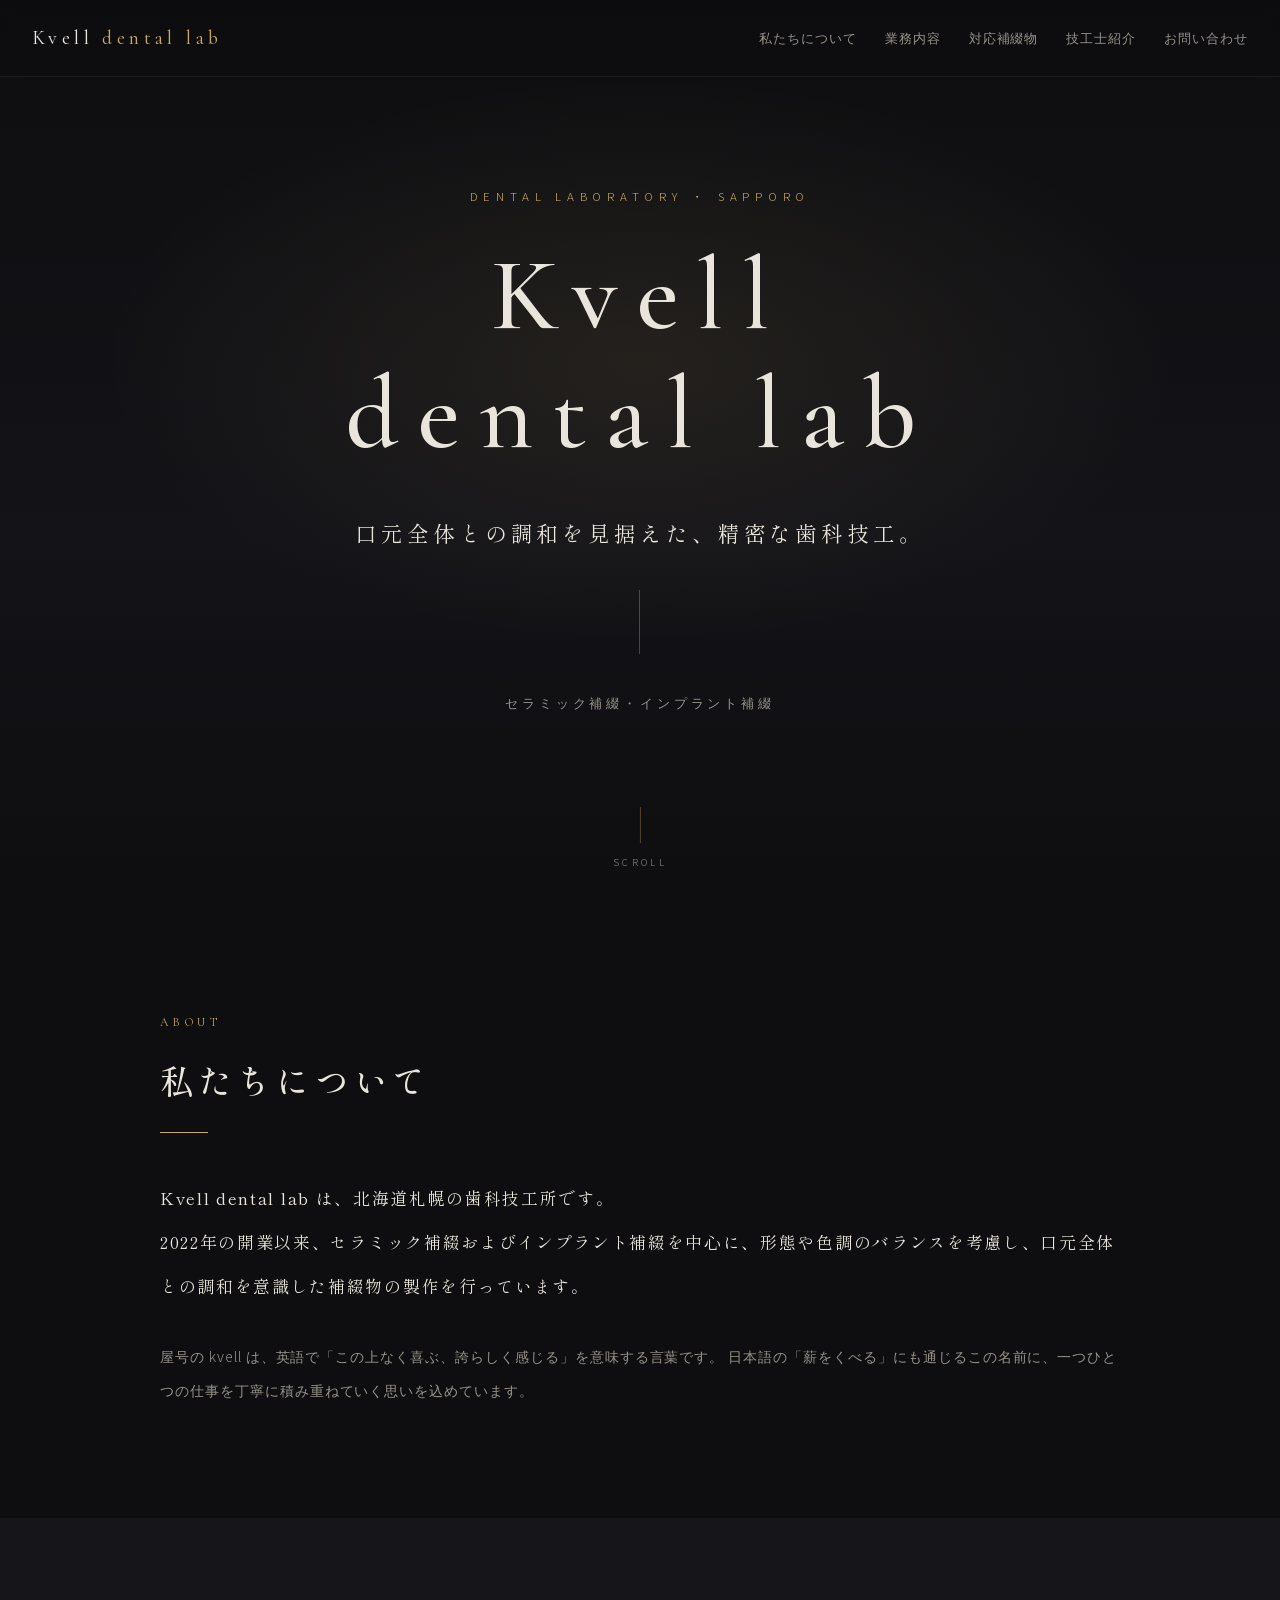
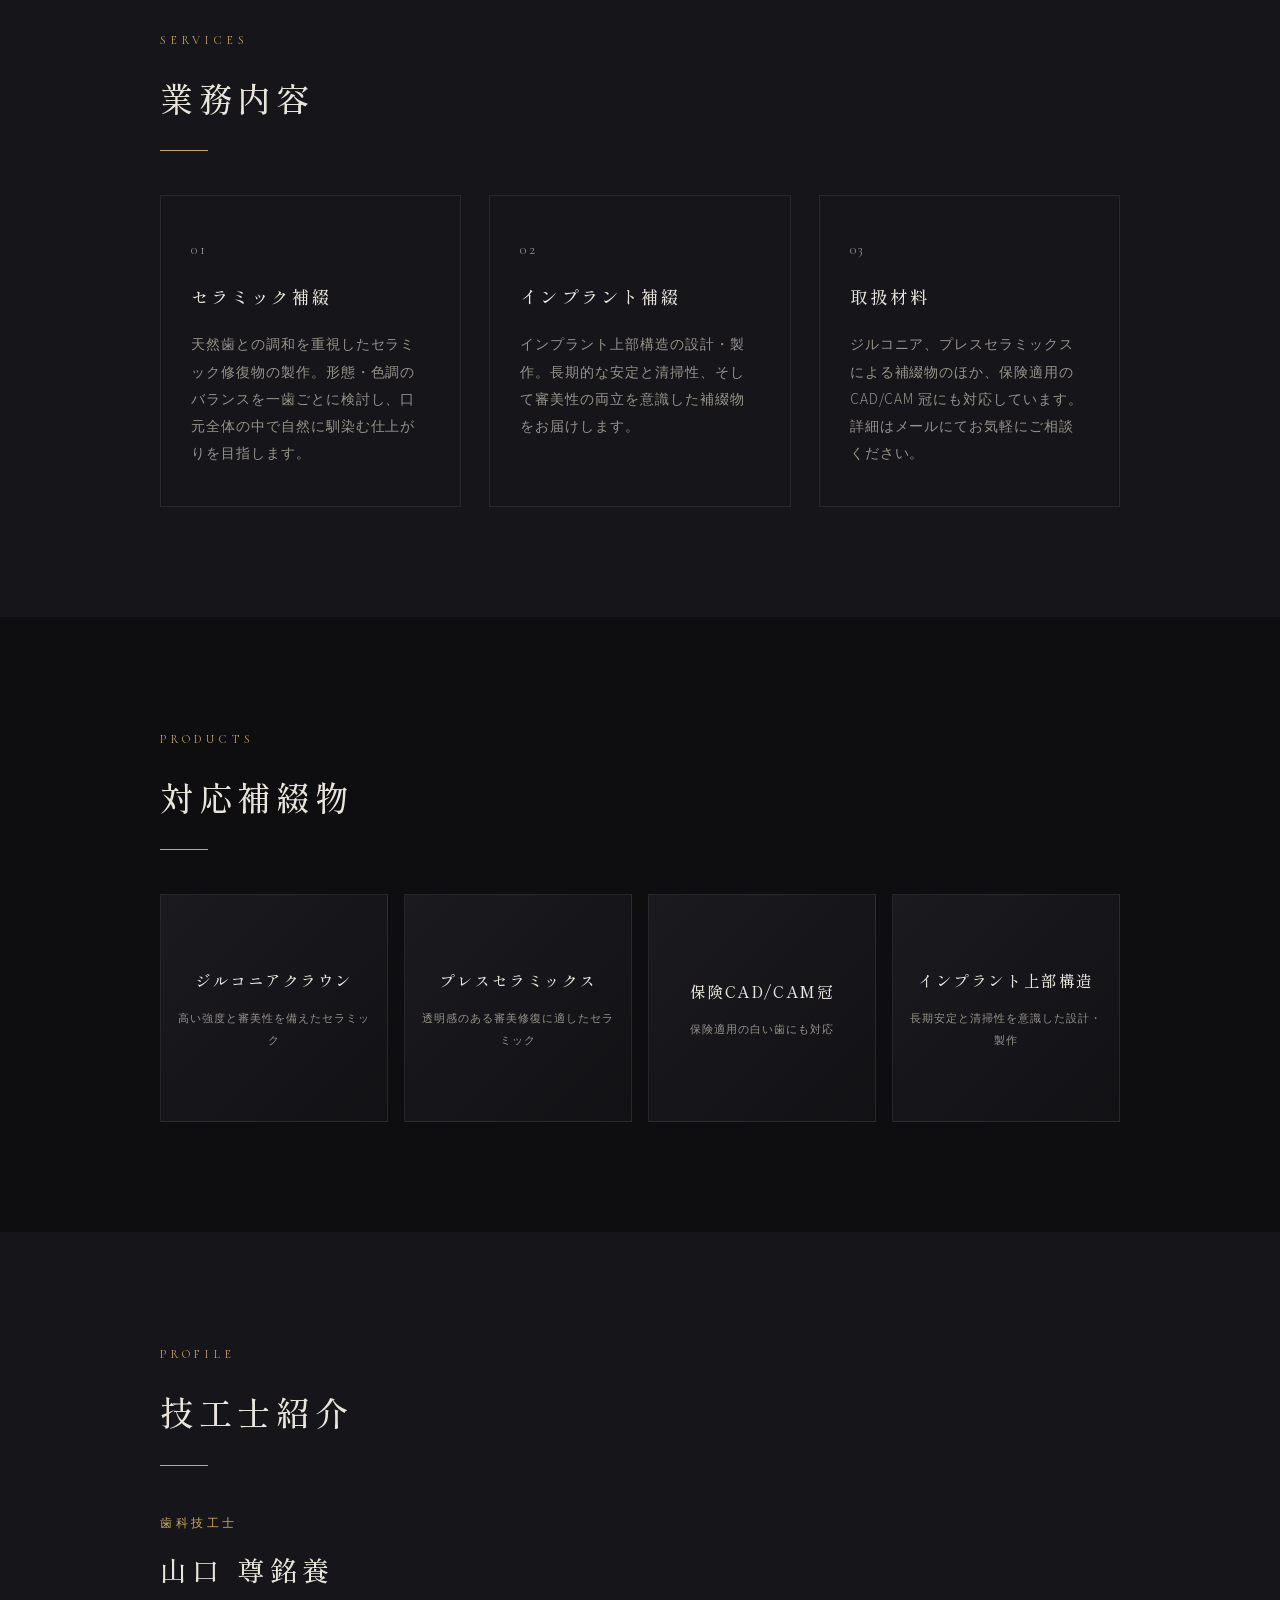
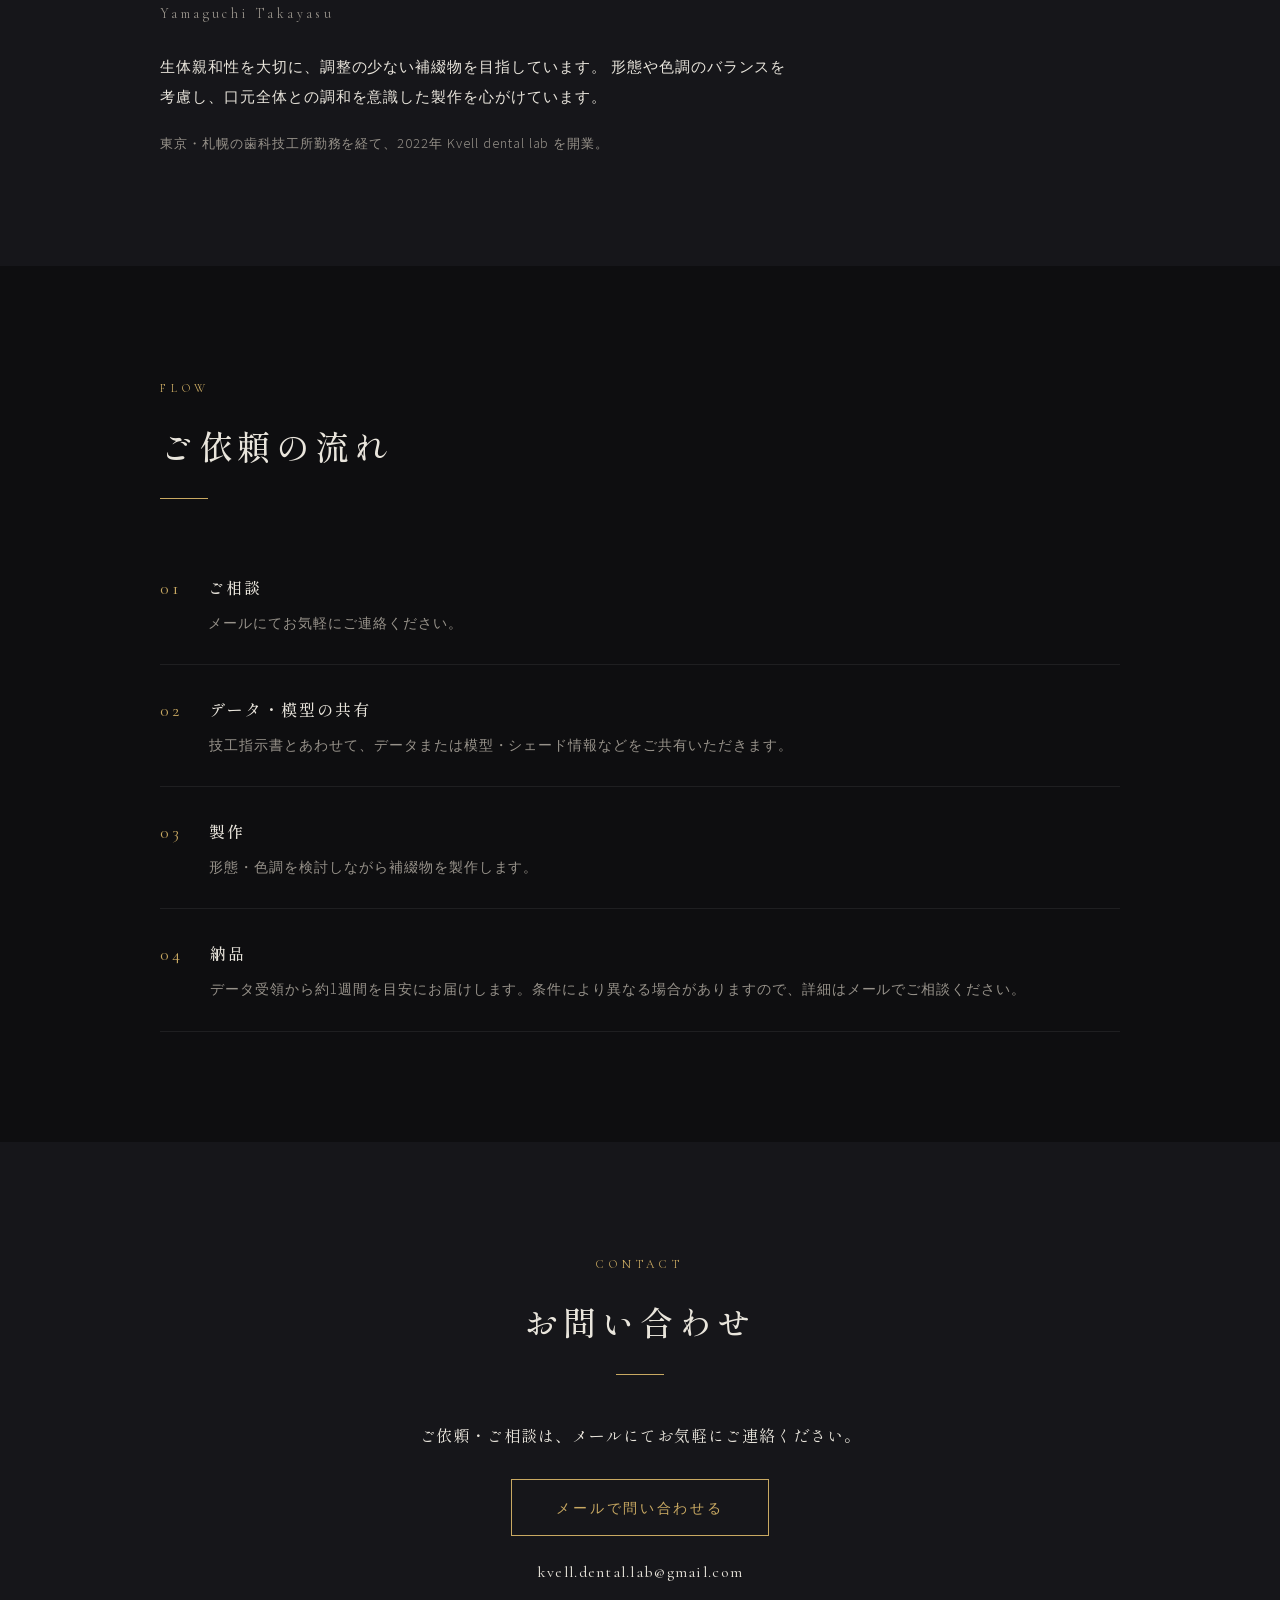
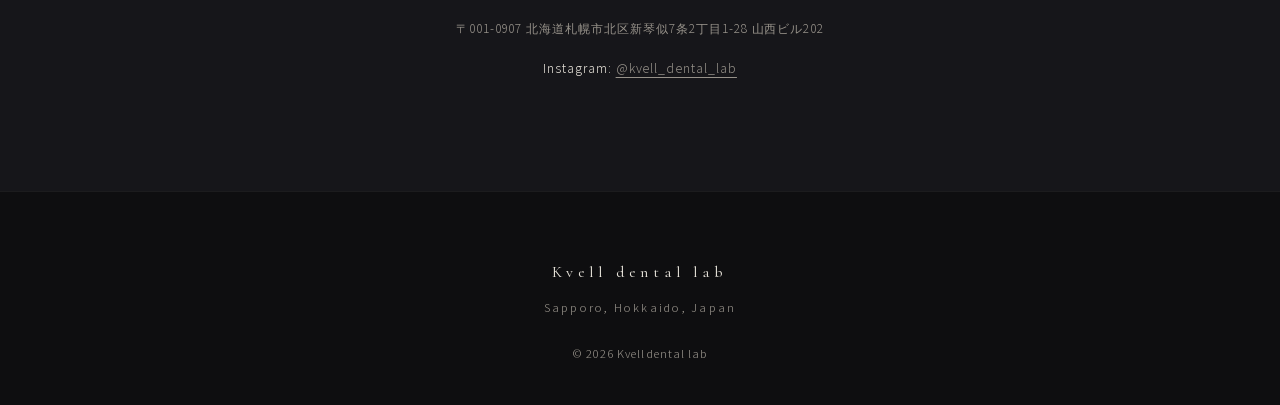
==== index.html @ 1d176905 "Kvell dental lab site" ====
<!DOCTYPE html><html lang="ja" class="shippori_mincho_163a5645-module__3BFY5a__variable cormorant_garamond_c7b5346c-module___897eq__variable noto_sans_jp_bcd4fa3b-module__z5cKuW__variable"><head><meta charSet="utf-8"/><meta name="viewport" content="width=device-width, initial-scale=1"/><link rel="preload" href="/_next/static/media/015ea0aca5e1221e-s.p.423sypyy7lyik.woff2" as="font" crossorigin="" type="font/woff2"/><link rel="preload" href="/_next/static/media/01e4147cff8141ee-s.p.3huc2loe0ie8a.woff2" as="font" crossorigin="" type="font/woff2"/><link rel="preload" href="/_next/static/media/02595049b6f95add-s.p.3x2r1rl6bkl0s.woff2" as="font" crossorigin="" type="font/woff2"/><link rel="preload" href="/_next/static/media/05e881862c018eae-s.p.3nokkvg76x8vy.woff2" as="font" crossorigin="" type="font/woff2"/><link rel="preload" href="/_next/static/media/06a6e1232c90f57a-s.p.2534a9opt-lx8.woff2" as="font" crossorigin="" type="font/woff2"/><link rel="preload" href="/_next/static/media/08878625391215a4-s.p.0z-9sqmpixt84.woff2" as="font" crossorigin="" type="font/woff2"/><link rel="preload" href="/_next/static/media/08e0651dfacdba39-s.p.0r2mr_hwyky5x.woff2" as="font" crossorigin="" type="font/woff2"/><link rel="preload" href="/_next/static/media/09ea9b8285b1a449-s.p.2clkxrj_rprsg.woff2" as="font" crossorigin="" type="font/woff2"/><link rel="preload" href="/_next/static/media/0a7c2a78a6947b3b-s.p.0_h0gbnf_8_0y.woff2" as="font" crossorigin="" type="font/woff2"/><link rel="preload" href="/_next/static/media/0bcf468128dba7fd-s.p.3m9q52cs8cvct.woff2" as="font" crossorigin="" type="font/woff2"/><link rel="preload" href="/_next/static/media/0be74690bc7a3153-s.p.3b8q_ajl-h6i6.woff2" as="font" crossorigin="" type="font/woff2"/><link rel="preload" href="/_next/static/media/0bf1742e8811e2c4-s.p.16k2l7ofkhmzb.woff2" as="font" crossorigin="" type="font/woff2"/><link rel="preload" href="/_next/static/media/0cf3194906a7fedd-s.p.3xakstyiq2oiv.woff2" as="font" crossorigin="" type="font/woff2"/><link rel="preload" href="/_next/static/media/0d9a72c061ff70d5-s.p.3ay4sc6es9256.woff2" as="font" crossorigin="" type="font/woff2"/><link rel="preload" href="/_next/static/media/0d9b4e57d1d1b76b-s.p.1v540ar002z6-.woff2" as="font" crossorigin="" type="font/woff2"/><link rel="preload" href="/_next/static/media/11822b2dde0628a2-s.p.2rkbfq_s9t8dz.woff2" as="font" crossorigin="" type="font/woff2"/><link rel="preload" href="/_next/static/media/11a0ee7c73c4cce0-s.p.112kv1dftpy25.woff2" as="font" crossorigin="" type="font/woff2"/><link rel="preload" href="/_next/static/media/12cb747b95213375-s.p.3mawg69399fk4.woff2" as="font" crossorigin="" type="font/woff2"/><link rel="preload" href="/_next/static/media/13b5e309c9a8d89f-s.p.3p_x8n0575rs1.woff2" as="font" crossorigin="" type="font/woff2"/><link rel="preload" href="/_next/static/media/13e21cab36f2b56e-s.p.2eeenu5jw8ly7.woff2" as="font" crossorigin="" type="font/woff2"/><link rel="preload" href="/_next/static/media/1550d35d96c025bc-s.p.2pur5y9uh9b_y.woff2" as="font" crossorigin="" type="font/woff2"/><link rel="preload" href="/_next/static/media/156ceae3974d13da-s.p.2a7g2mr3-8v79.woff2" as="font" crossorigin="" type="font/woff2"/><link rel="preload" href="/_next/static/media/1786d1835a8fe31a-s.p.2n6h3zcku-pqg.woff2" as="font" crossorigin="" type="font/woff2"/><link rel="preload" href="/_next/static/media/1945067a2baf78ed-s.p.0shjt6tqpw2ha.woff2" as="font" crossorigin="" type="font/woff2"/><link rel="preload" href="/_next/static/media/1d665eb8f3c4e539-s.p.1vnetz-87mgqr.woff2" as="font" crossorigin="" type="font/woff2"/><link rel="preload" href="/_next/static/media/1d799085b14f7942-s.p.2hfo-c9xwv1e_.woff2" as="font" crossorigin="" type="font/woff2"/><link rel="preload" href="/_next/static/media/1e35396ae306882b-s.p.2o5ncm5ueeljl.woff2" as="font" crossorigin="" type="font/woff2"/><link rel="preload" href="/_next/static/media/1e6a144e661f7c55-s.p.03jona-z88gqj.woff2" as="font" crossorigin="" type="font/woff2"/><link rel="preload" href="/_next/static/media/1f4677bf81bf4acf-s.p.2wlu5zehz0ew0.woff2" as="font" crossorigin="" type="font/woff2"/><link rel="preload" href="/_next/static/media/206a2d9e48856009-s.p.1h2tomitolv7f.woff2" as="font" crossorigin="" type="font/woff2"/><link rel="preload" href="/_next/static/media/2089a53e3828f30f-s.p.2qsup-j8n2_er.woff2" as="font" crossorigin="" type="font/woff2"/><link rel="preload" href="/_next/static/media/212dc866d3a5c560-s.p.39a829dt4jpcr.woff2" as="font" crossorigin="" type="font/woff2"/><link rel="preload" href="/_next/static/media/21e1503bf81c843d-s.p.26bo2125mcyvf.woff2" as="font" crossorigin="" type="font/woff2"/><link rel="preload" href="/_next/static/media/2245e12f9d30201c-s.p.1gn7r81etrbp4.woff2" as="font" crossorigin="" type="font/woff2"/><link rel="preload" href="/_next/static/media/2376fbaee8db3978-s.p.1gdcnht8-i19x.woff2" as="font" crossorigin="" type="font/woff2"/><link rel="preload" href="/_next/static/media/23b7be405f594958-s.p.31g44-szi6xcb.woff2" as="font" crossorigin="" type="font/woff2"/><link rel="preload" href="/_next/static/media/261262719ad83836-s.p.0kj5j9ik0dqg1.woff2" as="font" crossorigin="" type="font/woff2"/><link rel="preload" href="/_next/static/media/2618a1a54a33db94-s.p.2668hqfzs9wga.woff2" as="font" crossorigin="" type="font/woff2"/><link rel="preload" href="/_next/static/media/28b5c61ec370f8d5-s.p.3zdkncqgd1jeq.woff2" as="font" crossorigin="" type="font/woff2"/><link rel="preload" href="/_next/static/media/2ba86a82fc22c7c8-s.p.1pw06k4exik3m.woff2" as="font" crossorigin="" type="font/woff2"/><link rel="preload" href="/_next/static/media/2beb0b712b7da81f-s.p.0ryyxwy2szmui.woff2" as="font" crossorigin="" type="font/woff2"/><link rel="preload" href="/_next/static/media/2c8de4ceac31b47f-s.p.2rdrbohywd7op.woff2" as="font" crossorigin="" type="font/woff2"/><link rel="preload" href="/_next/static/media/2d707760c09410d9-s.p.3xuoi240666d7.woff2" as="font" crossorigin="" type="font/woff2"/><link rel="preload" href="/_next/static/media/2e1b578481fad02d-s.p.3a963pi8nk39p.woff2" as="font" crossorigin="" type="font/woff2"/><link rel="preload" href="/_next/static/media/2ed775aa4c169d21-s.p.3z57uupp-4n00.woff2" as="font" crossorigin="" type="font/woff2"/><link rel="preload" href="/_next/static/media/2fb27675ce86428b-s.p.1f0w8uqrsb0b3.woff2" as="font" crossorigin="" type="font/woff2"/><link rel="preload" href="/_next/static/media/2fe163834094f142-s.p.1j50ozc3-uy7e.woff2" as="font" crossorigin="" type="font/woff2"/><link rel="preload" href="/_next/static/media/31a62ac5d07195c5-s.p.05a5kxh6i0txl.woff2" as="font" crossorigin="" type="font/woff2"/><link rel="preload" href="/_next/static/media/31a840d2b4dfec19-s.p.0pk588n_rvir6.woff2" as="font" crossorigin="" type="font/woff2"/><link rel="preload" href="/_next/static/media/32597e8e3e08ef54-s.p.0fwkh82n_963w.woff2" as="font" crossorigin="" type="font/woff2"/><link rel="preload" href="/_next/static/media/33a98fe9c3094d6a-s.p.2_98u4pbcy5d3.woff2" as="font" crossorigin="" type="font/woff2"/><link rel="preload" href="/_next/static/media/33f6f762ccd73a5a-s.p.0o9ytl2wk6zdv.woff2" as="font" crossorigin="" type="font/woff2"/><link rel="preload" href="/_next/static/media/3654f5d955a36e62-s.p.0wlmo7rdxvya5.woff2" as="font" crossorigin="" type="font/woff2"/><link rel="preload" href="/_next/static/media/373c6baab2bdc794-s.p.0frb_t5i4iyzs.woff2" as="font" crossorigin="" type="font/woff2"/><link rel="preload" href="/_next/static/media/374e26ae2c0910e9-s.p.3_5kwrrxts7ou.woff2" as="font" crossorigin="" type="font/woff2"/><link rel="preload" href="/_next/static/media/376eed4300fb78de-s.p.2nl71kec8hk35.woff2" as="font" crossorigin="" type="font/woff2"/><link rel="preload" href="/_next/static/media/38789b4ddcd9aab2-s.p.3cjs0rr0nzdlr.woff2" as="font" crossorigin="" type="font/woff2"/><link rel="preload" href="/_next/static/media/3947363473e18956-s.p.06ig1-c1w-k1h.woff2" as="font" crossorigin="" type="font/woff2"/><link rel="preload" href="/_next/static/media/3bfef7e67c36eeb6-s.p.0ui2hx4x_gtg5.woff2" as="font" crossorigin="" type="font/woff2"/><link rel="preload" href="/_next/static/media/3c0cb9401d629374-s.p.3zhugzj4n5epn.woff2" as="font" crossorigin="" type="font/woff2"/><link rel="preload" href="/_next/static/media/3d08723b97df600e-s.p.0ouba8cja0tf8.woff2" as="font" crossorigin="" type="font/woff2"/><link rel="preload" href="/_next/static/media/3e14161a4e057d9e-s.p.3twyo7oljkyuj.woff2" as="font" crossorigin="" type="font/woff2"/><link rel="preload" href="/_next/static/media/3efa53852be8e3ba-s.p.28aa5csull1ew.woff2" as="font" crossorigin="" type="font/woff2"/><link rel="preload" href="/_next/static/media/4085142e92ee9e9b-s.p.085kuauj7vvaa.woff2" as="font" crossorigin="" type="font/woff2"/><link rel="preload" href="/_next/static/media/40bd3587ea970e6d-s.p.02-hp3w-aer1v.woff2" as="font" crossorigin="" type="font/woff2"/><link rel="preload" href="/_next/static/media/415607414afa29d2-s.p.3c-78bgquwxtd.woff2" as="font" crossorigin="" type="font/woff2"/><link rel="preload" href="/_next/static/media/451569a9f088e96f-s.p.33-8p25anjsdm.woff2" as="font" crossorigin="" type="font/woff2"/><link rel="preload" href="/_next/static/media/458d786e66c0da57-s.p.1sn3-zd1nhkyk.woff2" as="font" crossorigin="" type="font/woff2"/><link rel="preload" href="/_next/static/media/4767505c97a80633-s.p.08xk6o90x-ijt.woff2" as="font" crossorigin="" type="font/woff2"/><link rel="preload" href="/_next/static/media/493efc6b01042928-s.p.3q--kv73o3ta4.woff2" as="font" crossorigin="" type="font/woff2"/><link rel="preload" href="/_next/static/media/4956961da8022661-s.p.1lqqjjm-q7p4u.woff2" as="font" crossorigin="" type="font/woff2"/><link rel="preload" href="/_next/static/media/49975f3c895b7a0e-s.p.28zdc6_tfz8yf.woff2" as="font" crossorigin="" type="font/woff2"/><link rel="preload" href="/_next/static/media/4b25fd1e90f97d4d-s.p.0n8u7k7rfm441.woff2" as="font" crossorigin="" type="font/woff2"/><link rel="preload" href="/_next/static/media/4b60cb31f4e495ba-s.p.0a1n3p29a0-8p.woff2" as="font" crossorigin="" type="font/woff2"/><link rel="preload" href="/_next/static/media/4bbdc314c6931ea1-s.p.28bjnpk6ntp9s.woff2" as="font" crossorigin="" type="font/woff2"/><link rel="preload" href="/_next/static/media/4c051c3d4597a2f4-s.p.2zzkpszx4ndj_.woff2" as="font" crossorigin="" type="font/woff2"/><link rel="preload" href="/_next/static/media/4ef1f5504be954dc-s.p.0jqwoluyp7u5p.woff2" as="font" crossorigin="" type="font/woff2"/><link rel="preload" href="/_next/static/media/5021732891bce24f-s.p.1mq5k7z97m111.woff2" as="font" crossorigin="" type="font/woff2"/><link rel="preload" href="/_next/static/media/508b22ad1b7784d2-s.p.33fgst295je9j.woff2" as="font" crossorigin="" type="font/woff2"/><link rel="preload" href="/_next/static/media/519fc74afb5c2151-s.p.3r5hhscviu3ym.woff2" as="font" crossorigin="" type="font/woff2"/><link rel="preload" href="/_next/static/media/52d0b9f24d645e0c-s.p.11hbbe-f35_78.woff2" as="font" crossorigin="" type="font/woff2"/><link rel="preload" href="/_next/static/media/53e6bdd2c829f363-s.p.42gw4sweuosc0.woff2" as="font" crossorigin="" type="font/woff2"/><link rel="preload" href="/_next/static/media/54a16783febdfb0b-s.p.0y0gzreancqpn.woff2" as="font" crossorigin="" type="font/woff2"/><link rel="preload" href="/_next/static/media/54d134625ea10b1b-s.p.246hgi5exevr2.woff2" as="font" crossorigin="" type="font/woff2"/><link rel="preload" href="/_next/static/media/54e58fe47a3166b5-s.p.2ea244_cn1ryn.woff2" as="font" crossorigin="" type="font/woff2"/><link rel="preload" href="/_next/static/media/550ee814d4ed928a-s.p.2ktbms9s5qva9.woff2" as="font" crossorigin="" type="font/woff2"/><link rel="preload" href="/_next/static/media/572872fe1acf0661-s.p.1peupv-df4z-9.woff2" as="font" crossorigin="" type="font/woff2"/><link rel="preload" href="/_next/static/media/5915696e47db8e94-s.p.3aepjn7wdmznt.woff2" as="font" crossorigin="" type="font/woff2"/><link rel="preload" href="/_next/static/media/59aa7756b936c64c-s.p.2qh_s0gb41_zr.woff2" as="font" crossorigin="" type="font/woff2"/><link rel="preload" href="/_next/static/media/5d77e608e23ec416-s.p.14imn6dtcx-wo.woff2" as="font" crossorigin="" type="font/woff2"/><link rel="preload" href="/_next/static/media/5dfb0a91a34ed9cb-s.p.184g5i2b8xy_1.woff2" as="font" crossorigin="" type="font/woff2"/><link rel="preload" href="/_next/static/media/6044fcae23c60319-s.p.3f7i28om_xfvw.woff2" as="font" crossorigin="" type="font/woff2"/><link rel="preload" href="/_next/static/media/6107e3dfb4b10c60-s.p.3_iusxkppf35h.woff2" as="font" crossorigin="" type="font/woff2"/><link rel="preload" href="/_next/static/media/6138200a75080f73-s.p.0p005afivm39p.woff2" as="font" crossorigin="" type="font/woff2"/><link rel="preload" href="/_next/static/media/64215e33c5d441b2-s.p.0vrgu7kzg0w19.woff2" as="font" crossorigin="" type="font/woff2"/><link rel="preload" href="/_next/static/media/6491c0cce50385a7-s.p.0k92rq8thq77_.woff2" as="font" crossorigin="" type="font/woff2"/><link rel="preload" href="/_next/static/media/65a4dbeb96e50bdf-s.p.3fj127g95uq34.woff2" as="font" crossorigin="" type="font/woff2"/><link rel="preload" href="/_next/static/media/669f21337876b922-s.p.2zjulwbz9mhyg.woff2" as="font" crossorigin="" type="font/woff2"/><link rel="preload" href="/_next/static/media/67e517d6e4d476d1-s.p.32eb2_414g5bl.woff2" as="font" crossorigin="" type="font/woff2"/><link rel="preload" href="/_next/static/media/6891b70c5f51278c-s.p.0bdb2oemfkxe5.woff2" as="font" crossorigin="" type="font/woff2"/><link rel="preload" href="/_next/static/media/695e90ff40db72d7-s.p.42vd7cjz2e4xc.woff2" as="font" crossorigin="" type="font/woff2"/><link rel="preload" href="/_next/static/media/6ae167326681c07f-s.p.1y2_15qj79_w-.woff2" as="font" crossorigin="" type="font/woff2"/><link rel="preload" href="/_next/static/media/6bd6c9eae9cbf969-s.p.0pciwrxqi_tt7.woff2" as="font" crossorigin="" type="font/woff2"/><link rel="preload" href="/_next/static/media/6c5428c69d1f439d-s.p.08pcv38wqxge3.woff2" as="font" crossorigin="" type="font/woff2"/><link rel="preload" href="/_next/static/media/6c5e8079f415af1d-s.p.3ekj4ftgnv435.woff2" as="font" crossorigin="" type="font/woff2"/><link rel="preload" href="/_next/static/media/6c6d4acc001481db-s.p.0m2uw9mi3mepz.woff2" as="font" crossorigin="" type="font/woff2"/><link rel="preload" href="/_next/static/media/6c9140f32761da3f-s.p.37luxe_kxgq1s.woff2" as="font" crossorigin="" type="font/woff2"/><link rel="preload" href="/_next/static/media/6ca85738e9b96f22-s.p.1b11cq9ftilhl.woff2" as="font" crossorigin="" type="font/woff2"/><link rel="preload" href="/_next/static/media/6cc8f4ee8987a880-s.p.1_-o03hkvfcj1.woff2" as="font" crossorigin="" type="font/woff2"/><link rel="preload" href="/_next/static/media/6d9e5bfeb539553f-s.p.232ydd26i6q3g.woff2" as="font" crossorigin="" type="font/woff2"/><link rel="preload" href="/_next/static/media/6f70fb5427f65521-s.p.3ilguo93u2dr-.woff2" as="font" crossorigin="" type="font/woff2"/><link rel="preload" href="/_next/static/media/70d986737253603d-s.p.1wjk-q7kkj-4a.woff2" as="font" crossorigin="" type="font/woff2"/><link rel="preload" href="/_next/static/media/7101c2d57779be6a-s.p.14zztzf3wfrp4.woff2" as="font" crossorigin="" type="font/woff2"/><link rel="preload" href="/_next/static/media/71f19c7e710fddbc-s.p.1lyh_1xk23u_u.woff2" as="font" crossorigin="" type="font/woff2"/><link rel="preload" href="/_next/static/media/751b11b49ce0d388-s.p.298orya5fyj8r.woff2" as="font" crossorigin="" type="font/woff2"/><link rel="preload" href="/_next/static/media/752c8350f4e1acf4-s.p.02kush6ouupkr.woff2" as="font" crossorigin="" type="font/woff2"/><link rel="preload" href="/_next/static/media/75a334eaf06ebc59-s.p.3umdlz79djmgw.woff2" as="font" crossorigin="" type="font/woff2"/><link rel="preload" href="/_next/static/media/777114abfff37eae-s.p.3kqqw485cjcai.woff2" as="font" crossorigin="" type="font/woff2"/><link rel="preload" href="/_next/static/media/7a13febda313d861-s.p.0wv2xf7ceulz6.woff2" as="font" crossorigin="" type="font/woff2"/><link rel="preload" href="/_next/static/media/7a2f3135fe433aa4-s.p.1c92x2fhiqhfb.woff2" as="font" crossorigin="" type="font/woff2"/><link rel="preload" href="/_next/static/media/7ae58258b426c961-s.p.2t3fl49tkqwri.woff2" as="font" crossorigin="" type="font/woff2"/><link rel="preload" href="/_next/static/media/7c072bd275320fa6-s.p.2d-1ofaqbeupr.woff2" as="font" crossorigin="" type="font/woff2"/><link rel="preload" href="/_next/static/media/7c2ffb46edd62631-s.p.3q-nq5n1sfx4i.woff2" as="font" crossorigin="" type="font/woff2"/><link rel="preload" href="/_next/static/media/7c6c8b38664d240a-s.p.34hikliu5chdh.woff2" as="font" crossorigin="" type="font/woff2"/><link rel="preload" href="/_next/static/media/7c8a7335d4732f48-s.p.2vd-ohutw1ig3.woff2" as="font" crossorigin="" type="font/woff2"/><link rel="preload" href="/_next/static/media/7d6151e7a87b4b3f-s.p.2icmn29d-9hbp.woff2" as="font" crossorigin="" type="font/woff2"/><link rel="preload" href="/_next/static/media/8099d4f1b0a5095a-s.p.2sxh5hir5b_p5.woff2" as="font" crossorigin="" type="font/woff2"/><link rel="preload" href="/_next/static/media/82241d8393112b97-s.p.40xfg8fi0ltid.woff2" as="font" crossorigin="" type="font/woff2"/><link rel="preload" href="/_next/static/media/83503e98fa259708-s.p.0k0se02c-fd72.woff2" as="font" crossorigin="" type="font/woff2"/><link rel="preload" href="/_next/static/media/8445c49abad103e8-s.p.0gabc338uxatb.woff2" as="font" crossorigin="" type="font/woff2"/><link rel="preload" href="/_next/static/media/84c82f679cc667c4-s.p.1-tto76p1pn49.woff2" as="font" crossorigin="" type="font/woff2"/><link rel="preload" href="/_next/static/media/84d3b623834cd6b2-s.p.27a9dhuxlxm_x.woff2" as="font" crossorigin="" type="font/woff2"/><link rel="preload" href="/_next/static/media/86086456ba3e0596-s.p.3b05nq30iy6y9.woff2" as="font" crossorigin="" type="font/woff2"/><link rel="preload" href="/_next/static/media/8797c431e49b1579-s.p.0ykoq7ji4u3sz.woff2" as="font" crossorigin="" type="font/woff2"/><link rel="preload" href="/_next/static/media/8acc8d024ad9b2e2-s.p.15dg74iidw0w3.woff2" as="font" crossorigin="" type="font/woff2"/><link rel="preload" href="/_next/static/media/8ccc7d6b0aaa09fe-s.p.14fi0zcuevtg5.woff2" as="font" crossorigin="" type="font/woff2"/><link rel="preload" href="/_next/static/media/8cdbbd533bf92c4f-s.p.2_6gkgj60a97z.woff2" as="font" crossorigin="" type="font/woff2"/><link rel="preload" href="/_next/static/media/8f07e708e9686349-s.p.2yc3n_p0mbj01.woff2" as="font" crossorigin="" type="font/woff2"/><link rel="preload" href="/_next/static/media/8f4be0cb1f92cb1b-s.p.2yjqbslx4ggg7.woff2" as="font" crossorigin="" type="font/woff2"/><link rel="preload" href="/_next/static/media/8f885835fa857b27-s.p.0rprjved179ep.woff2" as="font" crossorigin="" type="font/woff2"/><link rel="preload" href="/_next/static/media/90a1da2c22a770bc-s.p.02udq5_j34072.woff2" as="font" crossorigin="" type="font/woff2"/><link rel="preload" href="/_next/static/media/90fa4567325d9c38-s.p.360lyalp04r19.woff2" as="font" crossorigin="" type="font/woff2"/><link rel="preload" href="/_next/static/media/915803965e469afe-s.p.3xmsoufi3tk9x.woff2" as="font" crossorigin="" type="font/woff2"/><link rel="preload" href="/_next/static/media/915ae827542aa87b-s.p.1_8he5yrit7dk.woff2" as="font" crossorigin="" type="font/woff2"/><link rel="preload" href="/_next/static/media/94501a3d850085ef-s.p.3cgth8uf_1tb1.woff2" as="font" crossorigin="" type="font/woff2"/><link rel="preload" href="/_next/static/media/96f71c39eab7bade-s.p.3b1zkt68_o6e3.woff2" as="font" crossorigin="" type="font/woff2"/><link rel="preload" href="/_next/static/media/9763052fe6f7acd7-s.p.0zr-i-37dvrca.woff2" as="font" crossorigin="" type="font/woff2"/><link rel="preload" href="/_next/static/media/979db3f1ab76830a-s.p.0el9o6540ckrj.woff2" as="font" crossorigin="" type="font/woff2"/><link rel="preload" href="/_next/static/media/99af7a5e05f14c7a-s.p.07en15v_kekpm.woff2" as="font" crossorigin="" type="font/woff2"/><link rel="preload" href="/_next/static/media/9a35c8148d4b7bb4-s.p.051lh25he72qw.woff2" as="font" crossorigin="" type="font/woff2"/><link rel="preload" href="/_next/static/media/9acc6bee40addb05-s.p.0cs83o115o1l4.woff2" as="font" crossorigin="" type="font/woff2"/><link rel="preload" href="/_next/static/media/9b153290112c6b19-s.p.392h-z50yhyog.woff2" as="font" crossorigin="" type="font/woff2"/><link rel="preload" href="/_next/static/media/9bfbbb1540dfe0a8-s.p.2qo0wwhrvu7yc.woff2" as="font" crossorigin="" type="font/woff2"/><link rel="preload" href="/_next/static/media/9c440ccdd357dc02-s.p.39o-3oq9hhfkf.woff2" as="font" crossorigin="" type="font/woff2"/><link rel="preload" href="/_next/static/media/9cf582ba3ab89f21-s.p.2ch0jgza2gk-f.woff2" as="font" crossorigin="" type="font/woff2"/><link rel="preload" href="/_next/static/media/9d9ffedb61f08bb5-s.p.2e4lfunuxj6xq.woff2" as="font" crossorigin="" type="font/woff2"/><link rel="preload" href="/_next/static/media/9e95f922d81caec2-s.p.332d8d9p0x4p0.woff2" as="font" crossorigin="" type="font/woff2"/><link rel="preload" href="/_next/static/media/a028ba3f0f820b7f-s.p.291ojc6kh--j9.woff2" as="font" crossorigin="" type="font/woff2"/><link rel="preload" href="/_next/static/media/a121c274c846112d-s.p.30i8e_34966qr.woff2" as="font" crossorigin="" type="font/woff2"/><link rel="preload" href="/_next/static/media/a132698403129a0b-s.p.0gp7-hwd7x9qd.woff2" as="font" crossorigin="" type="font/woff2"/><link rel="preload" href="/_next/static/media/a1af7aaef7d0c635-s.p.2ts__54w0l-27.woff2" as="font" crossorigin="" type="font/woff2"/><link rel="preload" href="/_next/static/media/a26014a0dc87dcaa-s.p.1nthziyhjp-a4.woff2" as="font" crossorigin="" type="font/woff2"/><link rel="preload" href="/_next/static/media/a2e43fa771f656bf-s.p.3q5vrwybvujp5.woff2" as="font" crossorigin="" type="font/woff2"/><link rel="preload" href="/_next/static/media/a45e4cc75cf9026a-s.p.182nolkz2sat0.woff2" as="font" crossorigin="" type="font/woff2"/><link rel="preload" href="/_next/static/media/a502fc45f67af1a1-s.p.26li-m1l1lnnk.woff2" as="font" crossorigin="" type="font/woff2"/><link rel="preload" href="/_next/static/media/a53be6cb59efe5c1-s.p.1-kffaim7lqjo.woff2" as="font" crossorigin="" type="font/woff2"/><link rel="preload" href="/_next/static/media/a60a684102b0f347-s.p.3mtz_gcan7dwb.woff2" as="font" crossorigin="" type="font/woff2"/><link rel="preload" href="/_next/static/media/a712b911abbea87b-s.p.2nzwm2z4pg-12.woff2" as="font" crossorigin="" type="font/woff2"/><link rel="preload" href="/_next/static/media/a7e9c972341ecbba-s.p.3kggn5i9ffixv.woff2" as="font" crossorigin="" type="font/woff2"/><link rel="preload" href="/_next/static/media/ab09bf20b972d104-s.p.3f1gh6yaoj1yw.woff2" as="font" crossorigin="" type="font/woff2"/><link rel="preload" href="/_next/static/media/ab8d5b1e021de455-s.p.092fonhjyngu6.woff2" as="font" crossorigin="" type="font/woff2"/><link rel="preload" href="/_next/static/media/ad9c66e761fed85a-s.p.17y412u0mab7-.woff2" as="font" crossorigin="" type="font/woff2"/><link rel="preload" href="/_next/static/media/adf80b22c6dd6ffe-s.p.2qj7fy3au_xm_.woff2" as="font" crossorigin="" type="font/woff2"/><link rel="preload" href="/_next/static/media/af4dee3f610d8e8d-s.p.0jzlfzqa2cxkz.woff2" as="font" crossorigin="" type="font/woff2"/><link rel="preload" href="/_next/static/media/b0a51828aaf72d6f-s.p.1tsxfwln6uwvc.woff2" as="font" crossorigin="" type="font/woff2"/><link rel="preload" href="/_next/static/media/b16229f9212f24c9-s.p.4417epcz34zrx.woff2" as="font" crossorigin="" type="font/woff2"/><link rel="preload" href="/_next/static/media/b1c709ea4d806c76-s.p.2clilh5fgtmhi.woff2" as="font" crossorigin="" type="font/woff2"/><link rel="preload" href="/_next/static/media/b2f3e5ae01934274-s.p.1ka1krego2pqu.woff2" as="font" crossorigin="" type="font/woff2"/><link rel="preload" href="/_next/static/media/b4a034adaead385d-s.p.3ob53a-_rz3d0.woff2" as="font" crossorigin="" type="font/woff2"/><link rel="preload" href="/_next/static/media/b5082412c3377e82-s.p.2ck5dhigcfz9w.woff2" as="font" crossorigin="" type="font/woff2"/><link rel="preload" href="/_next/static/media/b58c247b47154542-s.p.20gy0jrwgij-4.woff2" as="font" crossorigin="" type="font/woff2"/><link rel="preload" href="/_next/static/media/b9256b22eb936204-s.p.0g024m4ji74b5.woff2" as="font" crossorigin="" type="font/woff2"/><link rel="preload" href="/_next/static/media/b9baf31c6bb6581a-s.p.27rzhf59xt4xp.woff2" as="font" crossorigin="" type="font/woff2"/><link rel="preload" href="/_next/static/media/ba94d48bd77ba958-s.p.1gb7hypsr6yl4.woff2" as="font" crossorigin="" type="font/woff2"/><link rel="preload" href="/_next/static/media/bd5a79adfd11b0d5-s.p.2xrkcb8yt9b_x.woff2" as="font" crossorigin="" type="font/woff2"/><link rel="preload" href="/_next/static/media/bee443342b0de315-s.p.0gf4ro11ddovx.woff2" as="font" crossorigin="" type="font/woff2"/><link rel="preload" href="/_next/static/media/bff3a61cf7930875-s.p.2ayt2tc4edtkl.woff2" as="font" crossorigin="" type="font/woff2"/><link rel="preload" href="/_next/static/media/c0126dc0a2db2600-s.p.0j0v0kw5euyyb.woff2" as="font" crossorigin="" type="font/woff2"/><link rel="preload" href="/_next/static/media/c06187da38f84b0d-s.p.1juiqlx05thne.woff2" as="font" crossorigin="" type="font/woff2"/><link rel="preload" href="/_next/static/media/c3437e60b99f165b-s.p.1ij4ko5u3olj5.woff2" as="font" crossorigin="" type="font/woff2"/><link rel="preload" href="/_next/static/media/c5ea67d88d1ddbec-s.p.0gidr8mgde22s.woff2" as="font" crossorigin="" type="font/woff2"/><link rel="preload" href="/_next/static/media/c740a0a269df529d-s.p.1nzmitq6h99bc.woff2" as="font" crossorigin="" type="font/woff2"/><link rel="preload" href="/_next/static/media/c86782e5cbbca2ad-s.p.3y7x31lrgkdrk.woff2" as="font" crossorigin="" type="font/woff2"/><link rel="preload" href="/_next/static/media/c870e5e66d174797-s.p.0ptgv_advm2zn.woff2" as="font" crossorigin="" type="font/woff2"/><link rel="preload" href="/_next/static/media/c88a9d6a8f889be8-s.p.1k60lhexun4l3.woff2" as="font" crossorigin="" type="font/woff2"/><link rel="preload" href="/_next/static/media/c9ae74c195d73c34-s.p.157kvroy_ag5q.woff2" as="font" crossorigin="" type="font/woff2"/><link rel="preload" href="/_next/static/media/cadbb84c14989047-s.p.41jnxsr4xj4v6.woff2" as="font" crossorigin="" type="font/woff2"/><link rel="preload" href="/_next/static/media/cd7d27c602315efb-s.p.01z6q3w1rwltp.woff2" as="font" crossorigin="" type="font/woff2"/><link rel="preload" href="/_next/static/media/cd99c5283c7a2bdc-s.p.2y0v_7dhd2m8u.woff2" as="font" crossorigin="" type="font/woff2"/><link rel="preload" href="/_next/static/media/ce864dc4e945e83f-s.p.3i4ktnvxzasuj.woff2" as="font" crossorigin="" type="font/woff2"/><link rel="preload" href="/_next/static/media/cee00638d1050a29-s.p.0k0n-4hfp4e5e.woff2" as="font" crossorigin="" type="font/woff2"/><link rel="preload" href="/_next/static/media/cee013b5f114a556-s.p.22npw_r260nu7.woff2" as="font" crossorigin="" type="font/woff2"/><link rel="preload" href="/_next/static/media/cf3bb0f5346aac86-s.p.1ady8ap21q7gh.woff2" as="font" crossorigin="" type="font/woff2"/><link rel="preload" href="/_next/static/media/d1b9cdd835d8f5b2-s.p.3w00qqldqxcmf.woff2" as="font" crossorigin="" type="font/woff2"/><link rel="preload" href="/_next/static/media/d24619225d5fe749-s.p.1aaxufc7xkwil.woff2" as="font" crossorigin="" type="font/woff2"/><link rel="preload" href="/_next/static/media/d54a8b15b068fb85-s.p.112utacybmiyc.woff2" as="font" crossorigin="" type="font/woff2"/><link rel="preload" href="/_next/static/media/d5814a861eeef13e-s.p.0zx09s1ktweru.woff2" as="font" crossorigin="" type="font/woff2"/><link rel="preload" href="/_next/static/media/d6162c71ddcfdcc2-s.p.2yauzain9fd48.woff2" as="font" crossorigin="" type="font/woff2"/><link rel="preload" href="/_next/static/media/d8b268dd474e5afa-s.p.0ht7nwwtgyw31.woff2" as="font" crossorigin="" type="font/woff2"/><link rel="preload" href="/_next/static/media/d8b9663d384218a1-s.p.2_rsqlkevy0w4.woff2" as="font" crossorigin="" type="font/woff2"/><link rel="preload" href="/_next/static/media/d8cf5fd4ecfad536-s.p.0x_jd2c7p_o7a.woff2" as="font" crossorigin="" type="font/woff2"/><link rel="preload" href="/_next/static/media/db34de37da6c3c21-s.p.0-bgztmpxcc_5.woff2" as="font" crossorigin="" type="font/woff2"/><link rel="preload" href="/_next/static/media/dce1a25d4ed07c47-s.p.3a0ko89t6rag7.woff2" as="font" crossorigin="" type="font/woff2"/><link rel="preload" href="/_next/static/media/de55fc1b2a8e2e80-s.p.0ywbyzzp_j4jz.woff2" as="font" crossorigin="" type="font/woff2"/><link rel="preload" href="/_next/static/media/decd0bb4ae579b12-s.p.3u2g_83vr0mux.woff2" as="font" crossorigin="" type="font/woff2"/><link rel="preload" href="/_next/static/media/e005b929144b89f8-s.p.2bgdr3mpltfqn.woff2" as="font" crossorigin="" type="font/woff2"/><link rel="preload" href="/_next/static/media/e079b397c314b198-s.p.2xygqjgj14i78.woff2" as="font" crossorigin="" type="font/woff2"/><link rel="preload" href="/_next/static/media/e190616c44e6934d-s.p.3t4exhgr9dig6.woff2" as="font" crossorigin="" type="font/woff2"/><link rel="preload" href="/_next/static/media/e1be1c05f1c19278-s.p.3xiolko8b8cd5.woff2" as="font" crossorigin="" type="font/woff2"/><link rel="preload" href="/_next/static/media/e1c5a41184cf7f2e-s.p.2kklai7dgt83y.woff2" as="font" crossorigin="" type="font/woff2"/><link rel="preload" href="/_next/static/media/e23faadc124c45a1-s.p.0usxleu0r0qf4.woff2" as="font" crossorigin="" type="font/woff2"/><link rel="preload" href="/_next/static/media/e2a8d81307baa5ba-s.p.0xpt8cl1mfrr1.woff2" as="font" crossorigin="" type="font/woff2"/><link rel="preload" href="/_next/static/media/e2c4d36c4ad37269-s.p.32552_5h8rx79.woff2" as="font" crossorigin="" type="font/woff2"/><link rel="preload" href="/_next/static/media/e4682909237e675e-s.p.27l02y9dvh1iz.woff2" as="font" crossorigin="" type="font/woff2"/><link rel="preload" href="/_next/static/media/e5d0cf08bbdec5f2-s.p.0r3gc4lkygeyh.woff2" as="font" crossorigin="" type="font/woff2"/><link rel="preload" href="/_next/static/media/e661af37c14a42e3-s.p.1mz-99ozpgutt.woff2" as="font" crossorigin="" type="font/woff2"/><link rel="preload" href="/_next/static/media/ea06ad766833fd97-s.p.1-_7hmn2tg5_y.woff2" as="font" crossorigin="" type="font/woff2"/><link rel="preload" href="/_next/static/media/eab4f0fbaecdb821-s.p.2jnznjfbh9t2m.woff2" as="font" crossorigin="" type="font/woff2"/><link rel="preload" href="/_next/static/media/eea3aa7f04894599-s.p.04jnmn5u0czmh.woff2" as="font" crossorigin="" type="font/woff2"/><link rel="preload" href="/_next/static/media/f03c12d2a1ba7fd0-s.p.3auvvsnc86--o.woff2" as="font" crossorigin="" type="font/woff2"/><link rel="preload" href="/_next/static/media/f13577b53e40deb0-s.p.3l2z100_r6g4u.woff2" as="font" crossorigin="" type="font/woff2"/><link rel="preload" href="/_next/static/media/f3a621d2f9ad1330-s.p.1md2a3g580d6c.woff2" as="font" crossorigin="" type="font/woff2"/><link rel="preload" href="/_next/static/media/f59c1b95a391b88b-s.p.35rven8uaftzm.woff2" as="font" crossorigin="" type="font/woff2"/><link rel="preload" href="/_next/static/media/f5dfcb16021eb88f-s.p.0z3zgw4i3brzi.woff2" as="font" crossorigin="" type="font/woff2"/><link rel="preload" href="/_next/static/media/f7319e7f4a681b98-s.p.0_90i_c7vvdlz.woff2" as="font" crossorigin="" type="font/woff2"/><link rel="preload" href="/_next/static/media/fa37dd139adb2a59-s.p.2csxmlgcyc75i.woff2" as="font" crossorigin="" type="font/woff2"/><link rel="preload" href="/_next/static/media/fa3b2c40d7fa0e6e-s.p.2z_i8frsbvv31.woff2" as="font" crossorigin="" type="font/woff2"/><link rel="preload" href="/_next/static/media/faa46480125ad391-s.p.16-wn-a9mjh0h.woff2" as="font" crossorigin="" type="font/woff2"/><link rel="preload" href="/_next/static/media/fbced47c0b703ed3-s.p.2iujf86xgx-2k.woff2" as="font" crossorigin="" type="font/woff2"/><link rel="preload" href="/_next/static/media/fca0f80f0a2c91ce-s.p.2_o_dkq2n_hoc.woff2" as="font" crossorigin="" type="font/woff2"/><link rel="preload" href="/_next/static/media/fcf0f807a37a6555-s.p.14v77_pwt5ww2.woff2" as="font" crossorigin="" type="font/woff2"/><link rel="preload" href="/_next/static/media/fe06e126090e1e9f-s.p.1dprc6c_h4m0f.woff2" as="font" crossorigin="" type="font/woff2"/><link rel="preload" href="/_next/static/media/ff416a9b9a0a3d26-s.p.03nq_833jniy3.woff2" as="font" crossorigin="" type="font/woff2"/><link rel="preload" href="/_next/static/media/ffd8812edde6b728-s.p.1yxpl4n72xji-.woff2" as="font" crossorigin="" type="font/woff2"/><link rel="preload" href="/_next/static/media/ffd9c594ed4efb91-s.p.425p04rnpwrpl.woff2" as="font" crossorigin="" type="font/woff2"/><link rel="stylesheet" href="/_next/static/chunks/1tza8_sj8vp9q.css" data-precedence="next"/><link rel="stylesheet" href="/_next/static/chunks/1e383s35wljwt.css" data-precedence="next"/><link rel="stylesheet" href="/_next/static/chunks/3fc7t28k_7p3-.css" data-precedence="next"/><link rel="stylesheet" href="/_next/static/chunks/0zkjytww3rcrz.css" data-precedence="next"/><link rel="preload" as="script" fetchPriority="low" href="/_next/static/chunks/1jq4o6yq14o4c.js"/><script src="/_next/static/chunks/3bvs1nl3bjmpb.js" async=""></script><script src="/_next/static/chunks/25o46h8mdjlrg.js" async=""></script><script src="/_next/static/chunks/turbopack-1wo04g1ztmfqf.js" async=""></script><script src="/_next/static/chunks/158myu8e_yme3.js" async=""></script><script src="/_next/static/chunks/36sc4trt7n_gt.js" async=""></script><meta name="next-size-adjust" content=""/><title>Kvell dental lab | 北海道札幌の歯科技工所</title><meta name="description" content="北海道札幌の歯科技工所 Kvell dental lab。セラミック補綴・インプラント補綴を中心に、口元全体との調和を意識した補綴物を製作しています。"/><meta property="og:title" content="Kvell dental lab | 北海道札幌の歯科技工所"/><meta property="og:description" content="セラミック補綴・インプラント補綴。口元全体との調和を意識した補綴物の製作。"/><meta property="og:url" content="https://kvell-dental-lab.github.io/"/><meta property="og:image" content="https://kvell-dental-lab.github.io/ogp.png"/><meta property="og:type" content="website"/><meta name="twitter:card" content="summary_large_image"/><meta name="twitter:title" content="Kvell dental lab | 北海道札幌の歯科技工所"/><meta name="twitter:description" content="セラミック補綴・インプラント補綴。口元全体との調和を意識した補綴物の製作。"/><meta name="twitter:image" content="https://kvell-dental-lab.github.io/ogp.png"/><link rel="icon" href="https://kvell-dental-lab.github.io/favicon.svg"/><link rel="apple-touch-icon" href="https://kvell-dental-lab.github.io/apple-touch-icon.png"/><script src="/_next/static/chunks/0cz1d0mv5g_q7.js" noModule=""></script></head><body><div hidden=""><!--$--><!--/$--></div><header class="site-header"><a href="#top" class="header-logo">Kvell <span>dental lab</span></a><nav class="header-nav"><a href="#about">私たちについて</a><a href="#services">業務内容</a><a href="#works">対応補綴物</a><a href="#profile">技工士紹介</a><a href="#contact">お問い合わせ</a></nav><button class="nav-toggle" aria-label="メニューを開く"><span></span><span></span><span></span></button></header><section class="hero" id="top"><div class="hero-inner"><p class="hero-eyebrow">DENTAL LABORATORY ・ SAPPORO</p><h1 class="hero-title">Kvell<br/>dental lab</h1><p class="hero-lead">口元全体との調和を見据えた、<br class="sp-only"/>精密な歯科技工。</p><div class="hero-line"></div><p class="hero-sub">セラミック補綴・インプラント補綴</p></div><div class="scroll-hint"><span></span>SCROLL</div></section><section class="section" id="about"><div class="section-inner fade-in"><p class="section-label">ABOUT</p><h2 class="section-title">私たちについて</h2><p class="about-text">Kvell dental lab は、北海道札幌の歯科技工所です。<br/>2022年の開業以来、セラミック補綴およびインプラント補綴を中心に、<br class="sp-only"/>形態や色調のバランスを考慮し、口元全体との調和を意識した補綴物の製作を行っています。</p><p class="about-origin">屋号の kvell は、英語で「この上なく喜ぶ、誇らしく感じる」を意味する言葉です。 日本語の「薪をくべる」にも通じるこの名前に、一つひとつの仕事を丁寧に積み重ねていく思いを込めています。</p></div></section><section class="section section-dark" id="services"><div class="section-inner fade-in"><p class="section-label">SERVICES</p><h2 class="section-title">業務内容</h2><div class="services-grid"><div class="service-card"><p class="service-num">01</p><h3>セラミック補綴</h3><p>天然歯との調和を重視したセラミック修復物の製作。形態・色調のバランスを一歯ごとに検討し、口元全体の中で自然に馴染む仕上がりを目指します。</p></div><div class="service-card"><p class="service-num">02</p><h3>インプラント補綴</h3><p>インプラント上部構造の設計・製作。長期的な安定と清掃性、そして審美性の両立を意識した補綴物をお届けします。</p></div><div class="service-card"><p class="service-num">03</p><h3>取扱材料</h3><p>ジルコニア、プレスセラミックスによる補綴物のほか、保険適用の CAD/CAM 冠にも対応しています。詳細はメールにてお気軽にご相談ください。</p></div></div></div></section><section class="section" id="works"><div class="section-inner fade-in"><p class="section-label">PRODUCTS</p><h2 class="section-title">対応補綴物</h2><div class="works-grid"><div class="product-tile"><h3>ジルコニアクラウン</h3><p>高い強度と審美性を備えたセラミック</p></div><div class="product-tile"><h3>プレスセラミックス</h3><p>透明感のある審美修復に適したセラミック</p></div><div class="product-tile"><h3>保険CAD/CAM冠</h3><p>保険適用の白い歯にも対応</p></div><div class="product-tile"><h3>インプラント上部構造</h3><p>長期安定と清掃性を意識した設計・製作</p></div></div></div></section><section class="section section-dark" id="profile"><div class="section-inner fade-in"><p class="section-label">PROFILE</p><h2 class="section-title">技工士紹介</h2><div class="profile-solo"><div class="profile-body"><p class="profile-role">歯科技工士</p><h3 class="profile-name">山口 尊銘養</h3><p class="profile-name-en">Yamaguchi Takayasu</p><p class="profile-text">生体親和性を大切に、調整の少ない補綴物を目指しています。 形態や色調のバランスを考慮し、口元全体との調和を意識した製作を心がけています。</p><p class="profile-career">東京・札幌の歯科技工所勤務を経て、2022年 Kvell dental lab を開業。</p></div></div></div></section><section class="section" id="flow"><div class="section-inner fade-in"><p class="section-label">FLOW</p><h2 class="section-title">ご依頼の流れ</h2><ol class="flow-list"><li><span class="flow-step">01</span><div><h3>ご相談</h3><p>メールにてお気軽にご連絡ください。</p></div></li><li><span class="flow-step">02</span><div><h3>データ・模型の共有</h3><p>技工指示書とあわせて、データまたは模型・シェード情報などをご共有いただきます。</p></div></li><li><span class="flow-step">03</span><div><h3>製作</h3><p>形態・色調を検討しながら補綴物を製作します。</p></div></li><li><span class="flow-step">04</span><div><h3>納品</h3><p>データ受領から約1週間を目安にお届けします。条件により異なる場合がありますので、詳細はメールでご相談ください。</p></div></li></ol></div></section><section class="section section-dark" id="contact"><div class="section-inner fade-in"><p class="section-label">CONTACT</p><h2 class="section-title">お問い合わせ</h2><p class="contact-text">ご依頼・ご相談は、メールにてお気軽にご連絡ください。</p><a href="mailto:kvell.dental.lab@gmail.com" class="btn-gold">メールで問い合わせる</a><p class="contact-mail"><a href="mailto:kvell.dental.lab@gmail.com">kvell.dental.lab@gmail.com</a></p><p class="contact-note">〒001-0907 北海道札幌市北区新琴似7条2丁目1-28 山西ビル202</p><p class="contact-ig">Instagram: <a href="https://www.instagram.com/kvell_dental_lab" target="_blank" rel="noopener">@kvell_dental_lab</a></p></div></section><footer class="site-footer"><p class="footer-logo">Kvell dental lab</p><p class="footer-place">Sapporo, Hokkaido, Japan</p><p class="footer-copy">© 2026 Kvell dental lab</p></footer><!--$--><!--/$--><script src="/_next/static/chunks/1jq4o6yq14o4c.js" id="_R_" async=""></script><script>(self.__next_f=self.__next_f||[]).push([0])</script><script>self.__next_f.push([1,"1:\"$Sreact.fragment\"\n2:I[39756,[\"/_next/static/chunks/158myu8e_yme3.js\"],\"default\"]\n3:I[37457,[\"/_next/static/chunks/158myu8e_yme3.js\"],\"default\"]\n4:I[70119,[\"/_next/static/chunks/158myu8e_yme3.js\",\"/_next/static/chunks/36sc4trt7n_gt.js\"],\"default\"]\n5:I[44223,[\"/_next/static/chunks/158myu8e_yme3.js\",\"/_next/static/chunks/36sc4trt7n_gt.js\"],\"default\"]\ne:I[68027,[\"/_next/static/chunks/158myu8e_yme3.js\"],\"default\",1]\n:HL[\"/_next/static/chunks/1tza8_sj8vp9q.css\",\"style\"]\n:HL[\"/_next/static/chunks/1e383s35wljwt.css\",\"style\"]\n:HL[\"/_next/static/chunks/3fc7t28k_7p3-.css\",\"style\"]\n:HL[\"/_next/static/chunks/0zkjytww3rcrz.css\",\"style\"]\n:HL[\"/_next/static/media/015ea0aca5e1221e-s.p.423sypyy7lyik.woff2\",\"font\",{\"crossOrigin\":\"\",\"type\":\"font/woff2\"}]\n:HL[\"/_next/static/media/01e4147cff8141ee-s.p.3huc2loe0ie8a.woff2\",\"font\",{\"crossOrigin\":\"\",\"type\":\"font/woff2\"}]\n:HL[\"/_next/static/media/02595049b6f95add-s.p.3x2r1rl6bkl0s.woff2\",\"font\",{\"crossOrigin\":\"\",\"type\":\"font/woff2\"}]\n:HL[\"/_next/static/media/05e881862c018eae-s.p.3nokkvg76x8vy.woff2\",\"font\",{\"crossOrigin\":\"\",\"type\":\"font/woff2\"}]\n:HL[\"/_next/static/media/06a6e1232c90f57a-s.p.2534a9opt-lx8.woff2\",\"font\",{\"crossOrigin\":\"\",\"type\":\"font/woff2\"}]\n:HL[\"/_next/static/media/08878625391215a4-s.p.0z-9sqmpixt84.woff2\",\"font\",{\"crossOrigin\":\"\",\"type\":\"font/woff2\"}]\n:HL[\"/_next/static/media/08e0651dfacdba39-s.p.0r2mr_hwyky5x.woff2\",\"font\",{\"crossOrigin\":\"\",\"type\":\"font/woff2\"}]\n:HL[\"/_next/static/media/09ea9b8285b1a449-s.p.2clkxrj_rprsg.woff2\",\"font\",{\"crossOrigin\":\"\",\"type\":\"font/woff2\"}]\n:HL[\"/_next/static/media/0a7c2a78a6947b3b-s.p.0_h0gbnf_8_0y.woff2\",\"font\",{\"crossOrigin\":\"\",\"type\":\"font/woff2\"}]\n:HL[\"/_next/static/media/0bcf468128dba7fd-s.p.3m9q52cs8cvct.woff2\",\"font\",{\"crossOrigin\":\"\",\"type\":\"font/woff2\"}]\n:HL[\"/_next/static/media/0be74690bc7a3153-s.p.3b8q_ajl-h6i6.woff2\",\"font\",{\"crossOrigin\":\"\",\"type\":\"font/woff2\"}]\n:HL[\"/_next/static/media/0bf1742e8811e2c4-s.p.16k2l7ofkhmzb.woff2\",\"font\",{\"crossOrigin\":\"\",\"type\":\"font/woff2\"}]\n:HL[\"/_next/static/media/0cf3194906a7fedd-s.p.3xakstyiq2oiv.woff2\",\"font\",{\"crossOrigin\":\"\",\"type\":\"font/woff2\"}]\n:HL[\"/_next/static/media/0d9a72c061ff70d5-s.p.3ay4sc6es9256.woff2\",\"font\",{\"crossOrigin\":\"\",\"type\":\"font/woff2\"}]\n:HL[\"/_next/static/media/0d9b4e57d1d1b76b-s.p.1v540ar002z6-.woff2\",\"font\",{\"crossOrigin\":\"\",\"type\":\"font/woff2\"}]\n:HL[\"/_next/static/media/11822b2dde0628a2-s.p.2rkbfq_s9t8dz.woff2\",\"font\",{\"crossOrigin\":\"\",\"type\":\"font/woff2\"}]\n:HL[\"/_next/static/media/11a0ee7c73c4cce0-s.p.112kv1dftpy25.woff2\",\"font\",{\"crossOrigin\":\"\",\"type\":\"font/woff2\"}]\n:HL[\"/_next/static/media/12cb747b95213375-s.p.3mawg69399fk4.woff2\",\"font\",{\"crossOrigin\":\"\",\"type\":\"font/woff2\"}]\n:HL[\"/_next/static/media/13b5e309c9a8d89f-s.p.3p_x8n0575rs1.woff2\",\"font\",{\"crossOrigin\":\"\",\"type\":\"font/woff2\"}]\n:HL[\"/_next/static/media/13e21cab36f2b56e-s.p.2eeenu5jw8ly7.woff2\",\"font\",{\"crossOrigin\":\"\",\"type\":\"font/woff2\"}]\n:HL[\"/_next/static/media/1550d35d96c025bc-s.p.2pur5y9uh9b_y.woff2\",\"font\",{\"crossOrigin\":\"\",\"type\":\"font/woff2\"}]\n:HL[\"/_next/static/media/156ceae3974d13da-s.p.2a7g2mr3-8v79.woff2\",\"font\",{\"crossOrigin\":\"\",\"type\":\"font/woff2\"}]\n:HL[\"/_next/static/media/1786d1835a8fe31a-s.p.2n6h3zcku-pqg.woff2\",\"font\",{\"crossOrigin\":\"\",\"type\":\"font/woff2\"}]\n:HL[\"/_next/static/media/1945067a2baf78ed-s.p.0shjt6tqpw2ha.woff2\",\"font\",{\"crossOrigin\":\"\",\"type\":\"font/woff2\"}]\n:HL[\"/_next/static/media/1d665eb8f3c4e539-s.p.1vnetz-87mgqr.woff2\",\"font\",{\"crossOrigin\":\"\",\"type\":\"font/woff2\"}]\n:HL[\"/_next/static/media/1d799085b14f7942-s.p.2hfo-c9xwv1e_.woff2\",\"font\",{\"crossOrigin\":\"\",\"type\":\"font/woff2\"}]\n:HL[\"/_next/static/media/1e35396ae306882b-s.p.2o5ncm5ueeljl.woff2\",\"font\",{\"crossOrigin\":\"\",\"type\":\"font/woff2\"}]\n:HL[\"/_next/static/media/1e6a144e661f7c55-s.p.03jona-z88gqj.woff2\",\"font\",{\"crossOrigin\":\"\",\"type\":\"font/woff2\"}]\n:HL[\"/_next/static/media/1f4677bf81bf4acf-s.p.2wlu5zehz0ew0.woff2\",\"font\",{\"crossOrigin\":\"\",\"type\":\"font/woff2\"}]\n:HL[\"/_next/static/media/206a2d9e48856009-s.p.1h2tomitolv7f.woff2\",\"font\",{\"crossOrigin\":\"\",\"type\":\"font/woff2\"}]\n:HL[\"/_next/static/media/2089a53e3828f30f-"])</script><script>self.__next_f.push([1,"s.p.2qsup-j8n2_er.woff2\",\"font\",{\"crossOrigin\":\"\",\"type\":\"font/woff2\"}]\n:HL[\"/_next/static/media/212dc866d3a5c560-s.p.39a829dt4jpcr.woff2\",\"font\",{\"crossOrigin\":\"\",\"type\":\"font/woff2\"}]\n:HL[\"/_next/static/media/21e1503bf81c843d-s.p.26bo2125mcyvf.woff2\",\"font\",{\"crossOrigin\":\"\",\"type\":\"font/woff2\"}]\n:HL[\"/_next/static/media/2245e12f9d30201c-s.p.1gn7r81etrbp4.woff2\",\"font\",{\"crossOrigin\":\"\",\"type\":\"font/woff2\"}]\n:HL[\"/_next/static/media/2376fbaee8db3978-s.p.1gdcnht8-i19x.woff2\",\"font\",{\"crossOrigin\":\"\",\"type\":\"font/woff2\"}]\n:HL[\"/_next/static/media/23b7be405f594958-s.p.31g44-szi6xcb.woff2\",\"font\",{\"crossOrigin\":\"\",\"type\":\"font/woff2\"}]\n:HL[\"/_next/static/media/261262719ad83836-s.p.0kj5j9ik0dqg1.woff2\",\"font\",{\"crossOrigin\":\"\",\"type\":\"font/woff2\"}]\n:HL[\"/_next/static/media/2618a1a54a33db94-s.p.2668hqfzs9wga.woff2\",\"font\",{\"crossOrigin\":\"\",\"type\":\"font/woff2\"}]\n:HL[\"/_next/static/media/28b5c61ec370f8d5-s.p.3zdkncqgd1jeq.woff2\",\"font\",{\"crossOrigin\":\"\",\"type\":\"font/woff2\"}]\n:HL[\"/_next/static/media/2ba86a82fc22c7c8-s.p.1pw06k4exik3m.woff2\",\"font\",{\"crossOrigin\":\"\",\"type\":\"font/woff2\"}]\n:HL[\"/_next/static/media/2beb0b712b7da81f-s.p.0ryyxwy2szmui.woff2\",\"font\",{\"crossOrigin\":\"\",\"type\":\"font/woff2\"}]\n:HL[\"/_next/static/media/2c8de4ceac31b47f-s.p.2rdrbohywd7op.woff2\",\"font\",{\"crossOrigin\":\"\",\"type\":\"font/woff2\"}]\n:HL[\"/_next/static/media/2d707760c09410d9-s.p.3xuoi240666d7.woff2\",\"font\",{\"crossOrigin\":\"\",\"type\":\"font/woff2\"}]\n:HL[\"/_next/static/media/2e1b578481fad02d-s.p.3a963pi8nk39p.woff2\",\"font\",{\"crossOrigin\":\"\",\"type\":\"font/woff2\"}]\n:HL[\"/_next/static/media/2ed775aa4c169d21-s.p.3z57uupp-4n00.woff2\",\"font\",{\"crossOrigin\":\"\",\"type\":\"font/woff2\"}]\n:HL[\"/_next/static/media/2fb27675ce86428b-s.p.1f0w8uqrsb0b3.woff2\",\"font\",{\"crossOrigin\":\"\",\"type\":\"font/woff2\"}]\n:HL[\"/_next/static/media/2fe163834094f142-s.p.1j50ozc3-uy7e.woff2\",\"font\",{\"crossOrigin\":\"\",\"type\":\"font/woff2\"}]\n:HL[\"/_next/static/media/31a62ac5d07195c5-s.p.05a5kxh6i0txl.woff2\",\"font\",{\"crossOrigin\":\"\",\"type\":\"font/woff2\"}]\n:HL[\"/_next/static/media/31a840d2b4dfec19-s.p.0pk588n_rvir6.woff2\",\"font\",{\"crossOrigin\":\"\",\"type\":\"font/woff2\"}]\n:HL[\"/_next/static/media/32597e8e3e08ef54-s.p.0fwkh82n_963w.woff2\",\"font\",{\"crossOrigin\":\"\",\"type\":\"font/woff2\"}]\n:HL[\"/_next/static/media/33a98fe9c3094d6a-s.p.2_98u4pbcy5d3.woff2\",\"font\",{\"crossOrigin\":\"\",\"type\":\"font/woff2\"}]\n:HL[\"/_next/static/media/33f6f762ccd73a5a-s.p.0o9ytl2wk6zdv.woff2\",\"font\",{\"crossOrigin\":\"\",\"type\":\"font/woff2\"}]\n:HL[\"/_next/static/media/3654f5d955a36e62-s.p.0wlmo7rdxvya5.woff2\",\"font\",{\"crossOrigin\":\"\",\"type\":\"font/woff2\"}]\n:HL[\"/_next/static/media/373c6baab2bdc794-s.p.0frb_t5i4iyzs.woff2\",\"font\",{\"crossOrigin\":\"\",\"type\":\"font/woff2\"}]\n:HL[\"/_next/static/media/374e26ae2c0910e9-s.p.3_5kwrrxts7ou.woff2\",\"font\",{\"crossOrigin\":\"\",\"type\":\"font/woff2\"}]\n:HL[\"/_next/static/media/376eed4300fb78de-s.p.2nl71kec8hk35.woff2\",\"font\",{\"crossOrigin\":\"\",\"type\":\"font/woff2\"}]\n:HL[\"/_next/static/media/38789b4ddcd9aab2-s.p.3cjs0rr0nzdlr.woff2\",\"font\",{\"crossOrigin\":\"\",\"type\":\"font/woff2\"}]\n:HL[\"/_next/static/media/3947363473e18956-s.p.06ig1-c1w-k1h.woff2\",\"font\",{\"crossOrigin\":\"\",\"type\":\"font/woff2\"}]\n:HL[\"/_next/static/media/3bfef7e67c36eeb6-s.p.0ui2hx4x_gtg5.woff2\",\"font\",{\"crossOrigin\":\"\",\"type\":\"font/woff2\"}]\n:HL[\"/_next/static/media/3c0cb9401d629374-s.p.3zhugzj4n5epn.woff2\",\"font\",{\"crossOrigin\":\"\",\"type\":\"font/woff2\"}]\n:HL[\"/_next/static/media/3d08723b97df600e-s.p.0ouba8cja0tf8.woff2\",\"font\",{\"crossOrigin\":\"\",\"type\":\"font/woff2\"}]\n:HL[\"/_next/static/media/3e14161a4e057d9e-s.p.3twyo7oljkyuj.woff2\",\"font\",{\"crossOrigin\":\"\",\"type\":\"font/woff2\"}]\n:HL[\"/_next/static/media/3efa53852be8e3ba-s.p.28aa5csull1ew.woff2\",\"font\",{\"crossOrigin\":\"\",\"type\":\"font/woff2\"}]\n:HL[\"/_next/static/media/4085142e92ee9e9b-s.p.085kuauj7vvaa.woff2\",\"font\",{\"crossOrigin\":\"\",\"type\":\"font/woff2\"}]\n:HL[\"/_next/static/media/40bd3587ea970e6d-s.p.02-hp3w-aer1v.woff2\",\"font\",{\"crossOrigin\":\"\",\"type\":\"font/woff2\"}]\n:HL[\"/_next/static/media/415607414afa29d2-s.p.3c-78bgquwxtd.woff2\",\"font\",{\"crossOrigin\":\"\",\"type\":\"font/woff2\"}]\n:HL[\"/_next/static/media/451569a9f"])</script><script>self.__next_f.push([1,"088e96f-s.p.33-8p25anjsdm.woff2\",\"font\",{\"crossOrigin\":\"\",\"type\":\"font/woff2\"}]\n:HL[\"/_next/static/media/458d786e66c0da57-s.p.1sn3-zd1nhkyk.woff2\",\"font\",{\"crossOrigin\":\"\",\"type\":\"font/woff2\"}]\n:HL[\"/_next/static/media/4767505c97a80633-s.p.08xk6o90x-ijt.woff2\",\"font\",{\"crossOrigin\":\"\",\"type\":\"font/woff2\"}]\n:HL[\"/_next/static/media/493efc6b01042928-s.p.3q--kv73o3ta4.woff2\",\"font\",{\"crossOrigin\":\"\",\"type\":\"font/woff2\"}]\n:HL[\"/_next/static/media/4956961da8022661-s.p.1lqqjjm-q7p4u.woff2\",\"font\",{\"crossOrigin\":\"\",\"type\":\"font/woff2\"}]\n:HL[\"/_next/static/media/49975f3c895b7a0e-s.p.28zdc6_tfz8yf.woff2\",\"font\",{\"crossOrigin\":\"\",\"type\":\"font/woff2\"}]\n:HL[\"/_next/static/media/4b25fd1e90f97d4d-s.p.0n8u7k7rfm441.woff2\",\"font\",{\"crossOrigin\":\"\",\"type\":\"font/woff2\"}]\n:HL[\"/_next/static/media/4b60cb31f4e495ba-s.p.0a1n3p29a0-8p.woff2\",\"font\",{\"crossOrigin\":\"\",\"type\":\"font/woff2\"}]\n:HL[\"/_next/static/media/4bbdc314c6931ea1-s.p.28bjnpk6ntp9s.woff2\",\"font\",{\"crossOrigin\":\"\",\"type\":\"font/woff2\"}]\n:HL[\"/_next/static/media/4c051c3d4597a2f4-s.p.2zzkpszx4ndj_.woff2\",\"font\",{\"crossOrigin\":\"\",\"type\":\"font/woff2\"}]\n:HL[\"/_next/static/media/4ef1f5504be954dc-s.p.0jqwoluyp7u5p.woff2\",\"font\",{\"crossOrigin\":\"\",\"type\":\"font/woff2\"}]\n:HL[\"/_next/static/media/5021732891bce24f-s.p.1mq5k7z97m111.woff2\",\"font\",{\"crossOrigin\":\"\",\"type\":\"font/woff2\"}]\n:HL[\"/_next/static/media/508b22ad1b7784d2-s.p.33fgst295je9j.woff2\",\"font\",{\"crossOrigin\":\"\",\"type\":\"font/woff2\"}]\n:HL[\"/_next/static/media/519fc74afb5c2151-s.p.3r5hhscviu3ym.woff2\",\"font\",{\"crossOrigin\":\"\",\"type\":\"font/woff2\"}]\n:HL[\"/_next/static/media/52d0b9f24d645e0c-s.p.11hbbe-f35_78.woff2\",\"font\",{\"crossOrigin\":\"\",\"type\":\"font/woff2\"}]\n:HL[\"/_next/static/media/53e6bdd2c829f363-s.p.42gw4sweuosc0.woff2\",\"font\",{\"crossOrigin\":\"\",\"type\":\"font/woff2\"}]\n:HL[\"/_next/static/media/54a16783febdfb0b-s.p.0y0gzreancqpn.woff2\",\"font\",{\"crossOrigin\":\"\",\"type\":\"font/woff2\"}]\n:HL[\"/_next/static/media/54d134625ea10b1b-s.p.246hgi5exevr2.woff2\",\"font\",{\"crossOrigin\":\"\",\"type\":\"font/woff2\"}]\n:HL[\"/_next/static/media/54e58fe47a3166b5-s.p.2ea244_cn1ryn.woff2\",\"font\",{\"crossOrigin\":\"\",\"type\":\"font/woff2\"}]\n:HL[\"/_next/static/media/550ee814d4ed928a-s.p.2ktbms9s5qva9.woff2\",\"font\",{\"crossOrigin\":\"\",\"type\":\"font/woff2\"}]\n:HL[\"/_next/static/media/572872fe1acf0661-s.p.1peupv-df4z-9.woff2\",\"font\",{\"crossOrigin\":\"\",\"type\":\"font/woff2\"}]\n:HL[\"/_next/static/media/5915696e47db8e94-s.p.3aepjn7wdmznt.woff2\",\"font\",{\"crossOrigin\":\"\",\"type\":\"font/woff2\"}]\n:HL[\"/_next/static/media/59aa7756b936c64c-s.p.2qh_s0gb41_zr.woff2\",\"font\",{\"crossOrigin\":\"\",\"type\":\"font/woff2\"}]\n:HL[\"/_next/static/media/5d77e608e23ec416-s.p.14imn6dtcx-wo.woff2\",\"font\",{\"crossOrigin\":\"\",\"type\":\"font/woff2\"}]\n:HL[\"/_next/static/media/5dfb0a91a34ed9cb-s.p.184g5i2b8xy_1.woff2\",\"font\",{\"crossOrigin\":\"\",\"type\":\"font/woff2\"}]\n:HL[\"/_next/static/media/6044fcae23c60319-s.p.3f7i28om_xfvw.woff2\",\"font\",{\"crossOrigin\":\"\",\"type\":\"font/woff2\"}]\n:HL[\"/_next/static/media/6107e3dfb4b10c60-s.p.3_iusxkppf35h.woff2\",\"font\",{\"crossOrigin\":\"\",\"type\":\"font/woff2\"}]\n:HL[\"/_next/static/media/6138200a75080f73-s.p.0p005afivm39p.woff2\",\"font\",{\"crossOrigin\":\"\",\"type\":\"font/woff2\"}]\n:HL[\"/_next/static/media/64215e33c5d441b2-s.p.0vrgu7kzg0w19.woff2\",\"font\",{\"crossOrigin\":\"\",\"type\":\"font/woff2\"}]\n:HL[\"/_next/static/media/6491c0cce50385a7-s.p.0k92rq8thq77_.woff2\",\"font\",{\"crossOrigin\":\"\",\"type\":\"font/woff2\"}]\n:HL[\"/_next/static/media/65a4dbeb96e50bdf-s.p.3fj127g95uq34.woff2\",\"font\",{\"crossOrigin\":\"\",\"type\":\"font/woff2\"}]\n:HL[\"/_next/static/media/669f21337876b922-s.p.2zjulwbz9mhyg.woff2\",\"font\",{\"crossOrigin\":\"\",\"type\":\"font/woff2\"}]\n:HL[\"/_next/static/media/67e517d6e4d476d1-s.p.32eb2_414g5bl.woff2\",\"font\",{\"crossOrigin\":\"\",\"type\":\"font/woff2\"}]\n:HL[\"/_next/static/media/6891b70c5f51278c-s.p.0bdb2oemfkxe5.woff2\",\"font\",{\"crossOrigin\":\"\",\"type\":\"font/woff2\"}]\n:HL[\"/_next/static/media/695e90ff40db72d7-s.p.42vd7cjz2e4xc.woff2\",\"font\",{\"crossOrigin\":\"\",\"type\":\"font/woff2\"}]\n:HL[\"/_next/static/media/6ae167326681c07f-s.p.1y2_15qj79_w-.woff2\",\"font\",{\"crossOrigin\":\"\",\"type\":\"font/woff2\"}]\n:HL[\"/_next/static/media/6"])</script><script>self.__next_f.push([1,"bd6c9eae9cbf969-s.p.0pciwrxqi_tt7.woff2\",\"font\",{\"crossOrigin\":\"\",\"type\":\"font/woff2\"}]\n:HL[\"/_next/static/media/6c5428c69d1f439d-s.p.08pcv38wqxge3.woff2\",\"font\",{\"crossOrigin\":\"\",\"type\":\"font/woff2\"}]\n:HL[\"/_next/static/media/6c5e8079f415af1d-s.p.3ekj4ftgnv435.woff2\",\"font\",{\"crossOrigin\":\"\",\"type\":\"font/woff2\"}]\n:HL[\"/_next/static/media/6c6d4acc001481db-s.p.0m2uw9mi3mepz.woff2\",\"font\",{\"crossOrigin\":\"\",\"type\":\"font/woff2\"}]\n:HL[\"/_next/static/media/6c9140f32761da3f-s.p.37luxe_kxgq1s.woff2\",\"font\",{\"crossOrigin\":\"\",\"type\":\"font/woff2\"}]\n:HL[\"/_next/static/media/6ca85738e9b96f22-s.p.1b11cq9ftilhl.woff2\",\"font\",{\"crossOrigin\":\"\",\"type\":\"font/woff2\"}]\n:HL[\"/_next/static/media/6cc8f4ee8987a880-s.p.1_-o03hkvfcj1.woff2\",\"font\",{\"crossOrigin\":\"\",\"type\":\"font/woff2\"}]\n:HL[\"/_next/static/media/6d9e5bfeb539553f-s.p.232ydd26i6q3g.woff2\",\"font\",{\"crossOrigin\":\"\",\"type\":\"font/woff2\"}]\n:HL[\"/_next/static/media/6f70fb5427f65521-s.p.3ilguo93u2dr-.woff2\",\"font\",{\"crossOrigin\":\"\",\"type\":\"font/woff2\"}]\n:HL[\"/_next/static/media/70d986737253603d-s.p.1wjk-q7kkj-4a.woff2\",\"font\",{\"crossOrigin\":\"\",\"type\":\"font/woff2\"}]\n:HL[\"/_next/static/media/7101c2d57779be6a-s.p.14zztzf3wfrp4.woff2\",\"font\",{\"crossOrigin\":\"\",\"type\":\"font/woff2\"}]\n:HL[\"/_next/static/media/71f19c7e710fddbc-s.p.1lyh_1xk23u_u.woff2\",\"font\",{\"crossOrigin\":\"\",\"type\":\"font/woff2\"}]\n:HL[\"/_next/static/media/751b11b49ce0d388-s.p.298orya5fyj8r.woff2\",\"font\",{\"crossOrigin\":\"\",\"type\":\"font/woff2\"}]\n:HL[\"/_next/static/media/752c8350f4e1acf4-s.p.02kush6ouupkr.woff2\",\"font\",{\"crossOrigin\":\"\",\"type\":\"font/woff2\"}]\n:HL[\"/_next/static/media/75a334eaf06ebc59-s.p.3umdlz79djmgw.woff2\",\"font\",{\"crossOrigin\":\"\",\"type\":\"font/woff2\"}]\n:HL[\"/_next/static/media/777114abfff37eae-s.p.3kqqw485cjcai.woff2\",\"font\",{\"crossOrigin\":\"\",\"type\":\"font/woff2\"}]\n:HL[\"/_next/static/media/7a13febda313d861-s.p.0wv2xf7ceulz6.woff2\",\"font\",{\"crossOrigin\":\"\",\"type\":\"font/woff2\"}]\n:HL[\"/_next/static/media/7a2f3135fe433aa4-s.p.1c92x2fhiqhfb.woff2\",\"font\",{\"crossOrigin\":\"\",\"type\":\"font/woff2\"}]\n:HL[\"/_next/static/media/7ae58258b426c961-s.p.2t3fl49tkqwri.woff2\",\"font\",{\"crossOrigin\":\"\",\"type\":\"font/woff2\"}]\n:HL[\"/_next/static/media/7c072bd275320fa6-s.p.2d-1ofaqbeupr.woff2\",\"font\",{\"crossOrigin\":\"\",\"type\":\"font/woff2\"}]\n:HL[\"/_next/static/media/7c2ffb46edd62631-s.p.3q-nq5n1sfx4i.woff2\",\"font\",{\"crossOrigin\":\"\",\"type\":\"font/woff2\"}]\n:HL[\"/_next/static/media/7c6c8b38664d240a-s.p.34hikliu5chdh.woff2\",\"font\",{\"crossOrigin\":\"\",\"type\":\"font/woff2\"}]\n:HL[\"/_next/static/media/7c8a7335d4732f48-s.p.2vd-ohutw1ig3.woff2\",\"font\",{\"crossOrigin\":\"\",\"type\":\"font/woff2\"}]\n:HL[\"/_next/static/media/7d6151e7a87b4b3f-s.p.2icmn29d-9hbp.woff2\",\"font\",{\"crossOrigin\":\"\",\"type\":\"font/woff2\"}]\n:HL[\"/_next/static/media/8099d4f1b0a5095a-s.p.2sxh5hir5b_p5.woff2\",\"font\",{\"crossOrigin\":\"\",\"type\":\"font/woff2\"}]\n:HL[\"/_next/static/media/82241d8393112b97-s.p.40xfg8fi0ltid.woff2\",\"font\",{\"crossOrigin\":\"\",\"type\":\"font/woff2\"}]\n:HL[\"/_next/static/media/83503e98fa259708-s.p.0k0se02c-fd72.woff2\",\"font\",{\"crossOrigin\":\"\",\"type\":\"font/woff2\"}]\n:HL[\"/_next/static/media/8445c49abad103e8-s.p.0gabc338uxatb.woff2\",\"font\",{\"crossOrigin\":\"\",\"type\":\"font/woff2\"}]\n:HL[\"/_next/static/media/84c82f679cc667c4-s.p.1-tto76p1pn49.woff2\",\"font\",{\"crossOrigin\":\"\",\"type\":\"font/woff2\"}]\n:HL[\"/_next/static/media/84d3b623834cd6b2-s.p.27a9dhuxlxm_x.woff2\",\"font\",{\"crossOrigin\":\"\",\"type\":\"font/woff2\"}]\n:HL[\"/_next/static/media/86086456ba3e0596-s.p.3b05nq30iy6y9.woff2\",\"font\",{\"crossOrigin\":\"\",\"type\":\"font/woff2\"}]\n:HL[\"/_next/static/media/8797c431e49b1579-s.p.0ykoq7ji4u3sz.woff2\",\"font\",{\"crossOrigin\":\"\",\"type\":\"font/woff2\"}]\n:HL[\"/_next/static/media/8acc8d024ad9b2e2-s.p.15dg74iidw0w3.woff2\",\"font\",{\"crossOrigin\":\"\",\"type\":\"font/woff2\"}]\n:HL[\"/_next/static/media/8ccc7d6b0aaa09fe-s.p.14fi0zcuevtg5.woff2\",\"font\",{\"crossOrigin\":\"\",\"type\":\"font/woff2\"}]\n:HL[\"/_next/static/media/8cdbbd533bf92c4f-s.p.2_6gkgj60a97z.woff2\",\"font\",{\"crossOrigin\":\"\",\"type\":\"font/woff2\"}]\n:HL[\"/_next/static/media/8f07e708e9686349-s.p.2yc3n_p0mbj01.woff2\",\"font\",{\"crossOrigin\":\"\",\"type\":\"font/woff2\"}]\n:HL[\"/_next/static"])</script><script>self.__next_f.push([1,"/media/8f4be0cb1f92cb1b-s.p.2yjqbslx4ggg7.woff2\",\"font\",{\"crossOrigin\":\"\",\"type\":\"font/woff2\"}]\n:HL[\"/_next/static/media/8f885835fa857b27-s.p.0rprjved179ep.woff2\",\"font\",{\"crossOrigin\":\"\",\"type\":\"font/woff2\"}]\n:HL[\"/_next/static/media/90a1da2c22a770bc-s.p.02udq5_j34072.woff2\",\"font\",{\"crossOrigin\":\"\",\"type\":\"font/woff2\"}]\n:HL[\"/_next/static/media/90fa4567325d9c38-s.p.360lyalp04r19.woff2\",\"font\",{\"crossOrigin\":\"\",\"type\":\"font/woff2\"}]\n:HL[\"/_next/static/media/915803965e469afe-s.p.3xmsoufi3tk9x.woff2\",\"font\",{\"crossOrigin\":\"\",\"type\":\"font/woff2\"}]\n:HL[\"/_next/static/media/915ae827542aa87b-s.p.1_8he5yrit7dk.woff2\",\"font\",{\"crossOrigin\":\"\",\"type\":\"font/woff2\"}]\n:HL[\"/_next/static/media/94501a3d850085ef-s.p.3cgth8uf_1tb1.woff2\",\"font\",{\"crossOrigin\":\"\",\"type\":\"font/woff2\"}]\n:HL[\"/_next/static/media/96f71c39eab7bade-s.p.3b1zkt68_o6e3.woff2\",\"font\",{\"crossOrigin\":\"\",\"type\":\"font/woff2\"}]\n:HL[\"/_next/static/media/9763052fe6f7acd7-s.p.0zr-i-37dvrca.woff2\",\"font\",{\"crossOrigin\":\"\",\"type\":\"font/woff2\"}]\n:HL[\"/_next/static/media/979db3f1ab76830a-s.p.0el9o6540ckrj.woff2\",\"font\",{\"crossOrigin\":\"\",\"type\":\"font/woff2\"}]\n:HL[\"/_next/static/media/99af7a5e05f14c7a-s.p.07en15v_kekpm.woff2\",\"font\",{\"crossOrigin\":\"\",\"type\":\"font/woff2\"}]\n:HL[\"/_next/static/media/9a35c8148d4b7bb4-s.p.051lh25he72qw.woff2\",\"font\",{\"crossOrigin\":\"\",\"type\":\"font/woff2\"}]\n:HL[\"/_next/static/media/9acc6bee40addb05-s.p.0cs83o115o1l4.woff2\",\"font\",{\"crossOrigin\":\"\",\"type\":\"font/woff2\"}]\n:HL[\"/_next/static/media/9b153290112c6b19-s.p.392h-z50yhyog.woff2\",\"font\",{\"crossOrigin\":\"\",\"type\":\"font/woff2\"}]\n:HL[\"/_next/static/media/9bfbbb1540dfe0a8-s.p.2qo0wwhrvu7yc.woff2\",\"font\",{\"crossOrigin\":\"\",\"type\":\"font/woff2\"}]\n:HL[\"/_next/static/media/9c440ccdd357dc02-s.p.39o-3oq9hhfkf.woff2\",\"font\",{\"crossOrigin\":\"\",\"type\":\"font/woff2\"}]\n:HL[\"/_next/static/media/9cf582ba3ab89f21-s.p.2ch0jgza2gk-f.woff2\",\"font\",{\"crossOrigin\":\"\",\"type\":\"font/woff2\"}]\n:HL[\"/_next/static/media/9d9ffedb61f08bb5-s.p.2e4lfunuxj6xq.woff2\",\"font\",{\"crossOrigin\":\"\",\"type\":\"font/woff2\"}]\n:HL[\"/_next/static/media/9e95f922d81caec2-s.p.332d8d9p0x4p0.woff2\",\"font\",{\"crossOrigin\":\"\",\"type\":\"font/woff2\"}]\n:HL[\"/_next/static/media/a028ba3f0f820b7f-s.p.291ojc6kh--j9.woff2\",\"font\",{\"crossOrigin\":\"\",\"type\":\"font/woff2\"}]\n:HL[\"/_next/static/media/a121c274c846112d-s.p.30i8e_34966qr.woff2\",\"font\",{\"crossOrigin\":\"\",\"type\":\"font/woff2\"}]\n:HL[\"/_next/static/media/a132698403129a0b-s.p.0gp7-hwd7x9qd.woff2\",\"font\",{\"crossOrigin\":\"\",\"type\":\"font/woff2\"}]\n:HL[\"/_next/static/media/a1af7aaef7d0c635-s.p.2ts__54w0l-27.woff2\",\"font\",{\"crossOrigin\":\"\",\"type\":\"font/woff2\"}]\n:HL[\"/_next/static/media/a26014a0dc87dcaa-s.p.1nthziyhjp-a4.woff2\",\"font\",{\"crossOrigin\":\"\",\"type\":\"font/woff2\"}]\n:HL[\"/_next/static/media/a2e43fa771f656bf-s.p.3q5vrwybvujp5.woff2\",\"font\",{\"crossOrigin\":\"\",\"type\":\"font/woff2\"}]\n:HL[\"/_next/static/media/a45e4cc75cf9026a-s.p.182nolkz2sat0.woff2\",\"font\",{\"crossOrigin\":\"\",\"type\":\"font/woff2\"}]\n:HL[\"/_next/static/media/a502fc45f67af1a1-s.p.26li-m1l1lnnk.woff2\",\"font\",{\"crossOrigin\":\"\",\"type\":\"font/woff2\"}]\n:HL[\"/_next/static/media/a53be6cb59efe5c1-s.p.1-kffaim7lqjo.woff2\",\"font\",{\"crossOrigin\":\"\",\"type\":\"font/woff2\"}]\n:HL[\"/_next/static/media/a60a684102b0f347-s.p.3mtz_gcan7dwb.woff2\",\"font\",{\"crossOrigin\":\"\",\"type\":\"font/woff2\"}]\n:HL[\"/_next/static/media/a712b911abbea87b-s.p.2nzwm2z4pg-12.woff2\",\"font\",{\"crossOrigin\":\"\",\"type\":\"font/woff2\"}]\n:HL[\"/_next/static/media/a7e9c972341ecbba-s.p.3kggn5i9ffixv.woff2\",\"font\",{\"crossOrigin\":\"\",\"type\":\"font/woff2\"}]\n:HL[\"/_next/static/media/ab09bf20b972d104-s.p.3f1gh6yaoj1yw.woff2\",\"font\",{\"crossOrigin\":\"\",\"type\":\"font/woff2\"}]\n:HL[\"/_next/static/media/ab8d5b1e021de455-s.p.092fonhjyngu6.woff2\",\"font\",{\"crossOrigin\":\"\",\"type\":\"font/woff2\"}]\n:HL[\"/_next/static/media/ad9c66e761fed85a-s.p.17y412u0mab7-.woff2\",\"font\",{\"crossOrigin\":\"\",\"type\":\"font/woff2\"}]\n:HL[\"/_next/static/media/adf80b22c6dd6ffe-s.p.2qj7fy3au_xm_.woff2\",\"font\",{\"crossOrigin\":\"\",\"type\":\"font/woff2\"}]\n:HL[\"/_next/static/media/af4dee3f610d8e8d-s.p.0jzlfzqa2cxkz.woff2\",\"font\",{\"crossOrigin\":\"\",\"type\":\"font/woff2\"}]\n:HL[\"/_nex"])</script><script>self.__next_f.push([1,"t/static/media/b0a51828aaf72d6f-s.p.1tsxfwln6uwvc.woff2\",\"font\",{\"crossOrigin\":\"\",\"type\":\"font/woff2\"}]\n:HL[\"/_next/static/media/b16229f9212f24c9-s.p.4417epcz34zrx.woff2\",\"font\",{\"crossOrigin\":\"\",\"type\":\"font/woff2\"}]\n:HL[\"/_next/static/media/b1c709ea4d806c76-s.p.2clilh5fgtmhi.woff2\",\"font\",{\"crossOrigin\":\"\",\"type\":\"font/woff2\"}]\n:HL[\"/_next/static/media/b2f3e5ae01934274-s.p.1ka1krego2pqu.woff2\",\"font\",{\"crossOrigin\":\"\",\"type\":\"font/woff2\"}]\n:HL[\"/_next/static/media/b4a034adaead385d-s.p.3ob53a-_rz3d0.woff2\",\"font\",{\"crossOrigin\":\"\",\"type\":\"font/woff2\"}]\n:HL[\"/_next/static/media/b5082412c3377e82-s.p.2ck5dhigcfz9w.woff2\",\"font\",{\"crossOrigin\":\"\",\"type\":\"font/woff2\"}]\n:HL[\"/_next/static/media/b58c247b47154542-s.p.20gy0jrwgij-4.woff2\",\"font\",{\"crossOrigin\":\"\",\"type\":\"font/woff2\"}]\n:HL[\"/_next/static/media/b9256b22eb936204-s.p.0g024m4ji74b5.woff2\",\"font\",{\"crossOrigin\":\"\",\"type\":\"font/woff2\"}]\n:HL[\"/_next/static/media/b9baf31c6bb6581a-s.p.27rzhf59xt4xp.woff2\",\"font\",{\"crossOrigin\":\"\",\"type\":\"font/woff2\"}]\n:HL[\"/_next/static/media/ba94d48bd77ba958-s.p.1gb7hypsr6yl4.woff2\",\"font\",{\"crossOrigin\":\"\",\"type\":\"font/woff2\"}]\n:HL[\"/_next/static/media/bd5a79adfd11b0d5-s.p.2xrkcb8yt9b_x.woff2\",\"font\",{\"crossOrigin\":\"\",\"type\":\"font/woff2\"}]\n:HL[\"/_next/static/media/bee443342b0de315-s.p.0gf4ro11ddovx.woff2\",\"font\",{\"crossOrigin\":\"\",\"type\":\"font/woff2\"}]\n:HL[\"/_next/static/media/bff3a61cf7930875-s.p.2ayt2tc4edtkl.woff2\",\"font\",{\"crossOrigin\":\"\",\"type\":\"font/woff2\"}]\n:HL[\"/_next/static/media/c0126dc0a2db2600-s.p.0j0v0kw5euyyb.woff2\",\"font\",{\"crossOrigin\":\"\",\"type\":\"font/woff2\"}]\n:HL[\"/_next/static/media/c06187da38f84b0d-s.p.1juiqlx05thne.woff2\",\"font\",{\"crossOrigin\":\"\",\"type\":\"font/woff2\"}]\n:HL[\"/_next/static/media/c3437e60b99f165b-s.p.1ij4ko5u3olj5.woff2\",\"font\",{\"crossOrigin\":\"\",\"type\":\"font/woff2\"}]\n:HL[\"/_next/static/media/c5ea67d88d1ddbec-s.p.0gidr8mgde22s.woff2\",\"font\",{\"crossOrigin\":\"\",\"type\":\"font/woff2\"}]\n:HL[\"/_next/static/media/c740a0a269df529d-s.p.1nzmitq6h99bc.woff2\",\"font\",{\"crossOrigin\":\"\",\"type\":\"font/woff2\"}]\n:HL[\"/_next/static/media/c86782e5cbbca2ad-s.p.3y7x31lrgkdrk.woff2\",\"font\",{\"crossOrigin\":\"\",\"type\":\"font/woff2\"}]\n:HL[\"/_next/static/media/c870e5e66d174797-s.p.0ptgv_advm2zn.woff2\",\"font\",{\"crossOrigin\":\"\",\"type\":\"font/woff2\"}]\n:HL[\"/_next/static/media/c88a9d6a8f889be8-s.p.1k60lhexun4l3.woff2\",\"font\",{\"crossOrigin\":\"\",\"type\":\"font/woff2\"}]\n:HL[\"/_next/static/media/c9ae74c195d73c34-s.p.157kvroy_ag5q.woff2\",\"font\",{\"crossOrigin\":\"\",\"type\":\"font/woff2\"}]\n:HL[\"/_next/static/media/cadbb84c14989047-s.p.41jnxsr4xj4v6.woff2\",\"font\",{\"crossOrigin\":\"\",\"type\":\"font/woff2\"}]\n:HL[\"/_next/static/media/cd7d27c602315efb-s.p.01z6q3w1rwltp.woff2\",\"font\",{\"crossOrigin\":\"\",\"type\":\"font/woff2\"}]\n:HL[\"/_next/static/media/cd99c5283c7a2bdc-s.p.2y0v_7dhd2m8u.woff2\",\"font\",{\"crossOrigin\":\"\",\"type\":\"font/woff2\"}]\n:HL[\"/_next/static/media/ce864dc4e945e83f-s.p.3i4ktnvxzasuj.woff2\",\"font\",{\"crossOrigin\":\"\",\"type\":\"font/woff2\"}]\n:HL[\"/_next/static/media/cee00638d1050a29-s.p.0k0n-4hfp4e5e.woff2\",\"font\",{\"crossOrigin\":\"\",\"type\":\"font/woff2\"}]\n:HL[\"/_next/static/media/cee013b5f114a556-s.p.22npw_r260nu7.woff2\",\"font\",{\"crossOrigin\":\"\",\"type\":\"font/woff2\"}]\n:HL[\"/_next/static/media/cf3bb0f5346aac86-s.p.1ady8ap21q7gh.woff2\",\"font\",{\"crossOrigin\":\"\",\"type\":\"font/woff2\"}]\n:HL[\"/_next/static/media/d1b9cdd835d8f5b2-s.p.3w00qqldqxcmf.woff2\",\"font\",{\"crossOrigin\":\"\",\"type\":\"font/woff2\"}]\n:HL[\"/_next/static/media/d24619225d5fe749-s.p.1aaxufc7xkwil.woff2\",\"font\",{\"crossOrigin\":\"\",\"type\":\"font/woff2\"}]\n:HL[\"/_next/static/media/d54a8b15b068fb85-s.p.112utacybmiyc.woff2\",\"font\",{\"crossOrigin\":\"\",\"type\":\"font/woff2\"}]\n:HL[\"/_next/static/media/d5814a861eeef13e-s.p.0zx09s1ktweru.woff2\",\"font\",{\"crossOrigin\":\"\",\"type\":\"font/woff2\"}]\n:HL[\"/_next/static/media/d6162c71ddcfdcc2-s.p.2yauzain9fd48.woff2\",\"font\",{\"crossOrigin\":\"\",\"type\":\"font/woff2\"}]\n:HL[\"/_next/static/media/d8b268dd474e5afa-s.p.0ht7nwwtgyw31.woff2\",\"font\",{\"crossOrigin\":\"\",\"type\":\"font/woff2\"}]\n:HL[\"/_next/static/media/d8b9663d384218a1-s.p.2_rsqlkevy0w4.woff2\",\"font\",{\"crossOrigin\":\"\",\"type\":\"font/woff2\"}]\n:H"])</script><script>self.__next_f.push([1,"L[\"/_next/static/media/d8cf5fd4ecfad536-s.p.0x_jd2c7p_o7a.woff2\",\"font\",{\"crossOrigin\":\"\",\"type\":\"font/woff2\"}]\n:HL[\"/_next/static/media/db34de37da6c3c21-s.p.0-bgztmpxcc_5.woff2\",\"font\",{\"crossOrigin\":\"\",\"type\":\"font/woff2\"}]\n:HL[\"/_next/static/media/dce1a25d4ed07c47-s.p.3a0ko89t6rag7.woff2\",\"font\",{\"crossOrigin\":\"\",\"type\":\"font/woff2\"}]\n:HL[\"/_next/static/media/de55fc1b2a8e2e80-s.p.0ywbyzzp_j4jz.woff2\",\"font\",{\"crossOrigin\":\"\",\"type\":\"font/woff2\"}]\n:HL[\"/_next/static/media/decd0bb4ae579b12-s.p.3u2g_83vr0mux.woff2\",\"font\",{\"crossOrigin\":\"\",\"type\":\"font/woff2\"}]\n:HL[\"/_next/static/media/e005b929144b89f8-s.p.2bgdr3mpltfqn.woff2\",\"font\",{\"crossOrigin\":\"\",\"type\":\"font/woff2\"}]\n:HL[\"/_next/static/media/e079b397c314b198-s.p.2xygqjgj14i78.woff2\",\"font\",{\"crossOrigin\":\"\",\"type\":\"font/woff2\"}]\n:HL[\"/_next/static/media/e190616c44e6934d-s.p.3t4exhgr9dig6.woff2\",\"font\",{\"crossOrigin\":\"\",\"type\":\"font/woff2\"}]\n:HL[\"/_next/static/media/e1be1c05f1c19278-s.p.3xiolko8b8cd5.woff2\",\"font\",{\"crossOrigin\":\"\",\"type\":\"font/woff2\"}]\n:HL[\"/_next/static/media/e1c5a41184cf7f2e-s.p.2kklai7dgt83y.woff2\",\"font\",{\"crossOrigin\":\"\",\"type\":\"font/woff2\"}]\n:HL[\"/_next/static/media/e23faadc124c45a1-s.p.0usxleu0r0qf4.woff2\",\"font\",{\"crossOrigin\":\"\",\"type\":\"font/woff2\"}]\n:HL[\"/_next/static/media/e2a8d81307baa5ba-s.p.0xpt8cl1mfrr1.woff2\",\"font\",{\"crossOrigin\":\"\",\"type\":\"font/woff2\"}]\n:HL[\"/_next/static/media/e2c4d36c4ad37269-s.p.32552_5h8rx79.woff2\",\"font\",{\"crossOrigin\":\"\",\"type\":\"font/woff2\"}]\n:HL[\"/_next/static/media/e4682909237e675e-s.p.27l02y9dvh1iz.woff2\",\"font\",{\"crossOrigin\":\"\",\"type\":\"font/woff2\"}]\n:HL[\"/_next/static/media/e5d0cf08bbdec5f2-s.p.0r3gc4lkygeyh.woff2\",\"font\",{\"crossOrigin\":\"\",\"type\":\"font/woff2\"}]\n:HL[\"/_next/static/media/e661af37c14a42e3-s.p.1mz-99ozpgutt.woff2\",\"font\",{\"crossOrigin\":\"\",\"type\":\"font/woff2\"}]\n:HL[\"/_next/static/media/ea06ad766833fd97-s.p.1-_7hmn2tg5_y.woff2\",\"font\",{\"crossOrigin\":\"\",\"type\":\"font/woff2\"}]\n:HL[\"/_next/static/media/eab4f0fbaecdb821-s.p.2jnznjfbh9t2m.woff2\",\"font\",{\"crossOrigin\":\"\",\"type\":\"font/woff2\"}]\n:HL[\"/_next/static/media/eea3aa7f04894599-s.p.04jnmn5u0czmh.woff2\",\"font\",{\"crossOrigin\":\"\",\"type\":\"font/woff2\"}]\n:HL[\"/_next/static/media/f03c12d2a1ba7fd0-s.p.3auvvsnc86--o.woff2\",\"font\",{\"crossOrigin\":\"\",\"type\":\"font/woff2\"}]\n:HL[\"/_next/static/media/f13577b53e40deb0-s.p.3l2z100_r6g4u.woff2\",\"font\",{\"crossOrigin\":\"\",\"type\":\"font/woff2\"}]\n:HL[\"/_next/static/media/f3a621d2f9ad1330-s.p.1md2a3g580d6c.woff2\",\"font\",{\"crossOrigin\":\"\",\"type\":\"font/woff2\"}]\n:HL[\"/_next/static/media/f59c1b95a391b88b-s.p.35rven8uaftzm.woff2\",\"font\",{\"crossOrigin\":\"\",\"type\":\"font/woff2\"}]\n:HL[\"/_next/static/media/f5dfcb16021eb88f-s.p.0z3zgw4i3brzi.woff2\",\"font\",{\"crossOrigin\":\"\",\"type\":\"font/woff2\"}]\n:HL[\"/_next/static/media/f7319e7f4a681b98-s.p.0_90i_c7vvdlz.woff2\",\"font\",{\"crossOrigin\":\"\",\"type\":\"font/woff2\"}]\n:HL[\"/_next/static/media/fa37dd139adb2a59-s.p.2csxmlgcyc75i.woff2\",\"font\",{\"crossOrigin\":\"\",\"type\":\"font/woff2\"}]\n:HL[\"/_next/static/media/fa3b2c40d7fa0e6e-s.p.2z_i8frsbvv31.woff2\",\"font\",{\"crossOrigin\":\"\",\"type\":\"font/woff2\"}]\n:HL[\"/_next/static/media/faa46480125ad391-s.p.16-wn-a9mjh0h.woff2\",\"font\",{\"crossOrigin\":\"\",\"type\":\"font/woff2\"}]\n:HL[\"/_next/static/media/fbced47c0b703ed3-s.p.2iujf86xgx-2k.woff2\",\"font\",{\"crossOrigin\":\"\",\"type\":\"font/woff2\"}]\n:HL[\"/_next/static/media/fca0f80f0a2c91ce-s.p.2_o_dkq2n_hoc.woff2\",\"font\",{\"crossOrigin\":\"\",\"type\":\"font/woff2\"}]\n:HL[\"/_next/static/media/fcf0f807a37a6555-s.p.14v77_pwt5ww2.woff2\",\"font\",{\"crossOrigin\":\"\",\"type\":\"font/woff2\"}]\n:HL[\"/_next/static/media/fe06e126090e1e9f-s.p.1dprc6c_h4m0f.woff2\",\"font\",{\"crossOrigin\":\"\",\"type\":\"font/woff2\"}]\n:HL[\"/_next/static/media/ff416a9b9a0a3d26-s.p.03nq_833jniy3.woff2\",\"font\",{\"crossOrigin\":\"\",\"type\":\"font/woff2\"}]\n:HL[\"/_next/static/media/ffd8812edde6b728-s.p.1yxpl4n72xji-.woff2\",\"font\",{\"crossOrigin\":\"\",\"type\":\"font/woff2\"}]\n:HL[\"/_next/static/media/ffd9c594ed4efb91-s.p.425p04rnpwrpl.woff2\",\"font\",{\"crossOrigin\":\"\",\"type\":\"font/woff2\"}]\n"])</script><script>self.__next_f.push([1,"0:{\"P\":null,\"c\":[\"\",\"\"],\"q\":\"\",\"i\":false,\"f\":[[[\"\",{\"children\":[\"__PAGE__\",{}]},\"$undefined\",\"$undefined\",16],[[\"$\",\"$1\",\"c\",{\"children\":[[[\"$\",\"link\",\"0\",{\"rel\":\"stylesheet\",\"href\":\"/_next/static/chunks/1tza8_sj8vp9q.css\",\"precedence\":\"next\",\"crossOrigin\":\"$undefined\",\"nonce\":\"$undefined\"}],[\"$\",\"link\",\"1\",{\"rel\":\"stylesheet\",\"href\":\"/_next/static/chunks/1e383s35wljwt.css\",\"precedence\":\"next\",\"crossOrigin\":\"$undefined\",\"nonce\":\"$undefined\"}],[\"$\",\"link\",\"2\",{\"rel\":\"stylesheet\",\"href\":\"/_next/static/chunks/3fc7t28k_7p3-.css\",\"precedence\":\"next\",\"crossOrigin\":\"$undefined\",\"nonce\":\"$undefined\"}],[\"$\",\"link\",\"3\",{\"rel\":\"stylesheet\",\"href\":\"/_next/static/chunks/0zkjytww3rcrz.css\",\"precedence\":\"next\",\"crossOrigin\":\"$undefined\",\"nonce\":\"$undefined\"}],[\"$\",\"script\",\"script-0\",{\"src\":\"/_next/static/chunks/158myu8e_yme3.js\",\"async\":true,\"nonce\":\"$undefined\"}]],[\"$\",\"html\",null,{\"lang\":\"ja\",\"className\":\"shippori_mincho_163a5645-module__3BFY5a__variable cormorant_garamond_c7b5346c-module___897eq__variable noto_sans_jp_bcd4fa3b-module__z5cKuW__variable\",\"children\":[\"$\",\"body\",null,{\"children\":[\"$\",\"$L2\",null,{\"parallelRouterKey\":\"children\",\"error\":\"$undefined\",\"errorStyles\":\"$undefined\",\"errorScripts\":\"$undefined\",\"template\":[\"$\",\"$L3\",null,{}],\"templateStyles\":\"$undefined\",\"templateScripts\":\"$undefined\",\"notFound\":[[[\"$\",\"title\",null,{\"children\":\"404: This page could not be found.\"}],[\"$\",\"div\",null,{\"style\":{\"fontFamily\":\"system-ui,\\\"Segoe UI\\\",Roboto,Helvetica,Arial,sans-serif,\\\"Apple Color Emoji\\\",\\\"Segoe UI Emoji\\\"\",\"height\":\"100vh\",\"textAlign\":\"center\",\"display\":\"flex\",\"flexDirection\":\"column\",\"alignItems\":\"center\",\"justifyContent\":\"center\"},\"children\":[\"$\",\"div\",null,{\"children\":[[\"$\",\"style\",null,{\"dangerouslySetInnerHTML\":{\"__html\":\"body{color:#000;background:#fff;margin:0}.next-error-h1{border-right:1px solid rgba(0,0,0,.3)}@media (prefers-color-scheme:dark){body{color:#fff;background:#000}.next-error-h1{border-right:1px solid rgba(255,255,255,.3)}}\"}}],[\"$\",\"h1\",null,{\"className\":\"next-error-h1\",\"style\":{\"display\":\"inline-block\",\"margin\":\"0 20px 0 0\",\"padding\":\"0 23px 0 0\",\"fontSize\":24,\"fontWeight\":500,\"verticalAlign\":\"top\",\"lineHeight\":\"49px\"},\"children\":404}],[\"$\",\"div\",null,{\"style\":{\"display\":\"inline-block\"},\"children\":[\"$\",\"h2\",null,{\"style\":{\"fontSize\":14,\"fontWeight\":400,\"lineHeight\":\"49px\",\"margin\":0},\"children\":\"This page could not be found.\"}]}]]}]}]],[]],\"forbidden\":\"$undefined\",\"unauthorized\":\"$undefined\"}]}]}]]}],{\"children\":[[\"$\",\"$1\",\"c\",{\"children\":[[[\"$\",\"$L4\",null,{}],[\"$\",\"section\",null,{\"className\":\"hero\",\"id\":\"top\",\"children\":[[\"$\",\"div\",null,{\"className\":\"hero-inner\",\"children\":[[\"$\",\"p\",null,{\"className\":\"hero-eyebrow\",\"children\":\"DENTAL LABORATORY ・ SAPPORO\"}],[\"$\",\"h1\",null,{\"className\":\"hero-title\",\"children\":[\"Kvell\",[\"$\",\"br\",null,{}],\"dental lab\"]}],[\"$\",\"p\",null,{\"className\":\"hero-lead\",\"children\":[\"口元全体との調和を見据えた、\",[\"$\",\"br\",null,{\"className\":\"sp-only\"}],\"精密な歯科技工。\"]}],[\"$\",\"div\",null,{\"className\":\"hero-line\"}],[\"$\",\"p\",null,{\"className\":\"hero-sub\",\"children\":\"セラミック補綴・インプラント補綴\"}]]}],[\"$\",\"div\",null,{\"className\":\"scroll-hint\",\"children\":[[\"$\",\"span\",null,{}],\"SCROLL\"]}]]}],[\"$\",\"section\",null,{\"className\":\"section\",\"id\":\"about\",\"children\":[\"$\",\"$L5\",null,{\"children\":[[\"$\",\"p\",null,{\"className\":\"section-label\",\"children\":\"ABOUT\"}],[\"$\",\"h2\",null,{\"className\":\"section-title\",\"children\":\"私たちについて\"}],[\"$\",\"p\",null,{\"className\":\"about-text\",\"children\":[\"Kvell dental lab は、北海道札幌の歯科技工所です。\",[\"$\",\"br\",null,{}],\"2022年の開業以来、セラミック補綴およびインプラント補綴を中心に、\",[\"$\",\"br\",null,{\"className\":\"sp-only\"}],\"形態や色調のバランスを考慮し、口元全体との調和を意識した補綴物の製作を行っています。\"]}],[\"$\",\"p\",null,{\"className\":\"about-origin\",\"children\":\"屋号の kvell は、英語で「この上なく喜ぶ、誇らしく感じる」を意味する言葉です。 日本語の「薪をくべる」にも通じるこの名前に、一つひとつの仕事を丁寧に積み重ねていく思いを込めています。\"}]]}]}],[\"$\",\"section\",null,{\"className\":\"section section-dark\",\"id\":\"services\",\"children\":[\"$\",\"$L5\",null,{\"children\":[[\"$\",\"p\",null,{\"className\":\"section-label\",\"children\":\"SERVICES\"}],[\"$\",\"h2\",null,{\"className\":\"section-title\",\"children\":\"業務内容\"}],[\"$\",\"div\",null,{\"className\":\"services-grid\",\"children\":[[\"$\",\"div\",null,{\"className\":\"service-card\",\"children\":[[\"$\",\"p\",null,{\"className\":\"service-num\",\"children\":\"01\"}],[\"$\",\"h3\",null,{\"children\":\"セラミック補綴\"}],[\"$\",\"p\",null,{\"children\":\"天然歯との調和を重視したセラミック修復物の製作。形態・色調のバランスを一歯ごとに検討し、口元全体の中で自然に馴染む仕上がりを目指します。\"}]]}],[\"$\",\"div\",null,{\"className\":\"service-card\",\"children\":[[\"$\",\"p\",null,{\"className\":\"service-num\",\"children\":\"02\"}],[\"$\",\"h3\",null,{\"children\":\"インプラント補綴\"}],[\"$\",\"p\",null,{\"children\":\"インプラント上部構造の設計・製作。長期的な安定と清掃性、そして審美性の両立を意識した補綴物をお届けします。\"}]]}],[\"$\",\"div\",null,{\"className\":\"service-card\",\"children\":[[\"$\",\"p\",null,{\"className\":\"service-num\",\"children\":\"03\"}],[\"$\",\"h3\",null,{\"children\":\"取扱材料\"}],[\"$\",\"p\",null,{\"children\":\"ジルコニア、プレスセラミックスによる補綴物のほか、保険適用の CAD/CAM 冠にも対応しています。詳細はメールにてお気軽にご相談ください。\"}]]}]]}]]}]}],\"$L6\",\"$L7\",\"$L8\",\"$L9\",\"$La\"],[\"$Lb\"],\"$Lc\"]}],{},null,false,null]},null,false,null],\"$Ld\",false]],\"m\":\"$undefined\",\"G\":[\"$e\",[\"$Lf\",\"$L10\",\"$L11\",\"$L12\"]],\"S\":true,\"h\":null,\"s\":\"$undefined\",\"l\":\"$undefined\",\"p\":\"$undefined\",\"d\":\"$undefined\",\"b\":\"rMzoO8tnKCpJdn5bpQ4k6\"}\n"])</script><script>self.__next_f.push([1,"13:I[97367,[\"/_next/static/chunks/158myu8e_yme3.js\"],\"OutletBoundary\"]\n14:\"$Sreact.suspense\"\n16:I[97367,[\"/_next/static/chunks/158myu8e_yme3.js\"],\"ViewportBoundary\"]\n18:I[97367,[\"/_next/static/chunks/158myu8e_yme3.js\"],\"MetadataBoundary\"]\n6:[\"$\",\"section\",null,{\"className\":\"section\",\"id\":\"works\",\"children\":[\"$\",\"$L5\",null,{\"children\":[[\"$\",\"p\",null,{\"className\":\"section-label\",\"children\":\"PRODUCTS\"}],[\"$\",\"h2\",null,{\"className\":\"section-title\",\"children\":\"対応補綴物\"}],[\"$\",\"div\",null,{\"className\":\"works-grid\",\"children\":[[\"$\",\"div\",null,{\"className\":\"product-tile\",\"children\":[[\"$\",\"h3\",null,{\"children\":\"ジルコニアクラウン\"}],[\"$\",\"p\",null,{\"children\":\"高い強度と審美性を備えたセラミック\"}]]}],[\"$\",\"div\",null,{\"className\":\"product-tile\",\"children\":[[\"$\",\"h3\",null,{\"children\":\"プレスセラミックス\"}],[\"$\",\"p\",null,{\"children\":\"透明感のある審美修復に適したセラミック\"}]]}],[\"$\",\"div\",null,{\"className\":\"product-tile\",\"children\":[[\"$\",\"h3\",null,{\"children\":\"保険CAD/CAM冠\"}],[\"$\",\"p\",null,{\"children\":\"保険適用の白い歯にも対応\"}]]}],[\"$\",\"div\",null,{\"className\":\"product-tile\",\"children\":[[\"$\",\"h3\",null,{\"children\":\"インプラント上部構造\"}],[\"$\",\"p\",null,{\"children\":\"長期安定と清掃性を意識した設計・製作\"}]]}]]}]]}]}]\n7:[\"$\",\"section\",null,{\"className\":\"section section-dark\",\"id\":\"profile\",\"children\":[\"$\",\"$L5\",null,{\"children\":[[\"$\",\"p\",null,{\"className\":\"section-label\",\"children\":\"PROFILE\"}],[\"$\",\"h2\",null,{\"className\":\"section-title\",\"children\":\"技工士紹介\"}],[\"$\",\"div\",null,{\"className\":\"profile-solo\",\"children\":[\"$\",\"div\",null,{\"className\":\"profile-body\",\"children\":[[\"$\",\"p\",null,{\"className\":\"profile-role\",\"children\":\"歯科技工士\"}],[\"$\",\"h3\",null,{\"className\":\"profile-name\",\"children\":\"山口 尊銘養\"}],[\"$\",\"p\",null,{\"className\":\"profile-name-en\",\"children\":\"Yamaguchi Takayasu\"}],[\"$\",\"p\",null,{\"className\":\"profile-text\",\"children\":\"生体親和性を大切に、調整の少ない補綴物を目指しています。 形態や色調のバランスを考慮し、口元全体との調和を意識した製作を心がけています。\"}],[\"$\",\"p\",null,{\"className\":\"profile-career\",\"children\":\"東京・札幌の歯科技工所勤務を経て、2022年 Kvell dental lab を開業。\"}]]}]}]]}]}]\n8:[\"$\",\"section\",null,{\"className\":\"section\",\"id\":\"flow\",\"children\":[\"$\",\"$L5\",null,{\"children\":[[\"$\",\"p\",null,{\"className\":\"section-label\",\"children\":\"FLOW\"}],[\"$\",\"h2\",null,{\"className\":\"section-title\",\"children\":\"ご依頼の流れ\"}],[\"$\",\"ol\",null,{\"className\":\"flow-list\",\"children\":[[\"$\",\"li\",null,{\"children\":[[\"$\",\"span\",null,{\"className\":\"flow-step\",\"children\":\"01\"}],[\"$\",\"div\",null,{\"children\":[[\"$\",\"h3\",null,{\"children\":\"ご相談\"}],[\"$\",\"p\",null,{\"children\":\"メールにてお気軽にご連絡ください。\"}]]}]]}],[\"$\",\"li\",null,{\"children\":[[\"$\",\"span\",null,{\"className\":\"flow-step\",\"children\":\"02\"}],[\"$\",\"div\",null,{\"children\":[[\"$\",\"h3\",null,{\"children\":\"データ・模型の共有\"}],[\"$\",\"p\",null,{\"children\":\"技工指示書とあわせて、データまたは模型・シェード情報などをご共有いただきます。\"}]]}]]}],[\"$\",\"li\",null,{\"children\":[[\"$\",\"span\",null,{\"className\":\"flow-step\",\"children\":\"03\"}],[\"$\",\"div\",null,{\"children\":[[\"$\",\"h3\",null,{\"children\":\"製作\"}],[\"$\",\"p\",null,{\"children\":\"形態・色調を検討しながら補綴物を製作します。\"}]]}]]}],[\"$\",\"li\",null,{\"children\":[[\"$\",\"span\",null,{\"className\":\"flow-step\",\"children\":\"04\"}],[\"$\",\"div\",null,{\"children\":[[\"$\",\"h3\",null,{\"children\":\"納品\"}],[\"$\",\"p\",null,{\"children\":\"データ受領から約1週間を目安にお届けします。条件により異なる場合がありますので、詳細はメールでご相談ください。\"}]]}]]}]]}]]}]}]\n9:[\"$\",\"section\",null,{\"className\":\"section section-dark\",\"id\":\"contact\",\"children\":[\"$\",\"$L5\",null,{\"children\":[[\"$\",\"p\",null,{\"className\":\"section-label\",\"children\":\"CONTACT\"}],[\"$\",\"h2\",null,{\"className\":\"section-title\",\"children\":\"お問い合わせ\"}],[\"$\",\"p\",null,{"])</script><script>self.__next_f.push([1,"\"className\":\"contact-text\",\"children\":\"ご依頼・ご相談は、メールにてお気軽にご連絡ください。\"}],[\"$\",\"a\",null,{\"href\":\"mailto:kvell.dental.lab@gmail.com\",\"className\":\"btn-gold\",\"children\":\"メールで問い合わせる\"}],[\"$\",\"p\",null,{\"className\":\"contact-mail\",\"children\":[\"$\",\"a\",null,{\"href\":\"mailto:kvell.dental.lab@gmail.com\",\"children\":\"kvell.dental.lab@gmail.com\"}]}],[\"$\",\"p\",null,{\"className\":\"contact-note\",\"children\":\"〒001-0907 北海道札幌市北区新琴似7条2丁目1-28 山西ビル202\"}],[\"$\",\"p\",null,{\"className\":\"contact-ig\",\"children\":[\"Instagram: \",[\"$\",\"a\",null,{\"href\":\"https://www.instagram.com/kvell_dental_lab\",\"target\":\"_blank\",\"rel\":\"noopener\",\"children\":\"@kvell_dental_lab\"}]]}]]}]}]\na:[\"$\",\"footer\",null,{\"className\":\"site-footer\",\"children\":[[\"$\",\"p\",null,{\"className\":\"footer-logo\",\"children\":\"Kvell dental lab\"}],[\"$\",\"p\",null,{\"className\":\"footer-place\",\"children\":\"Sapporo, Hokkaido, Japan\"}],[\"$\",\"p\",null,{\"className\":\"footer-copy\",\"children\":\"© 2026 Kvell dental lab\"}]]}]\nb:[\"$\",\"script\",\"script-0\",{\"src\":\"/_next/static/chunks/36sc4trt7n_gt.js\",\"async\":true,\"nonce\":\"$undefined\"}]\nc:[\"$\",\"$L13\",null,{\"children\":[\"$\",\"$14\",null,{\"name\":\"Next.MetadataOutlet\",\"children\":\"$@15\"}]}]\nd:[\"$\",\"$1\",\"h\",{\"children\":[null,[\"$\",\"$L16\",null,{\"children\":\"$L17\"}],[\"$\",\"div\",null,{\"hidden\":true,\"children\":[\"$\",\"$L18\",null,{\"children\":[\"$\",\"$14\",null,{\"name\":\"Next.Metadata\",\"children\":\"$L19\"}]}]}],[\"$\",\"meta\",null,{\"name\":\"next-size-adjust\",\"content\":\"\"}]]}]\nf:[\"$\",\"link\",\"0\",{\"rel\":\"stylesheet\",\"href\":\"/_next/static/chunks/1tza8_sj8vp9q.css\",\"precedence\":\"next\",\"crossOrigin\":\"$undefined\",\"nonce\":\"$undefined\"}]\n10:[\"$\",\"link\",\"1\",{\"rel\":\"stylesheet\",\"href\":\"/_next/static/chunks/1e383s35wljwt.css\",\"precedence\":\"next\",\"crossOrigin\":\"$undefined\",\"nonce\":\"$undefined\"}]\n11:[\"$\",\"link\",\"2\",{\"rel\":\"stylesheet\",\"href\":\"/_next/static/chunks/3fc7t28k_7p3-.css\",\"precedence\":\"next\",\"crossOrigin\":\"$undefined\",\"nonce\":\"$undefined\"}]\n12:[\"$\",\"link\",\"3\",{\"rel\":\"stylesheet\",\"href\":\"/_next/static/chunks/0zkjytww3rcrz.css\",\"precedence\":\"next\",\"crossOrigin\":\"$undefined\",\"nonce\":\"$undefined\"}]\n"])</script><script>self.__next_f.push([1,"17:[[\"$\",\"meta\",\"0\",{\"charSet\":\"utf-8\"}],[\"$\",\"meta\",\"1\",{\"name\":\"viewport\",\"content\":\"width=device-width, initial-scale=1\"}]]\n"])</script><script>self.__next_f.push([1,"1a:I[27201,[\"/_next/static/chunks/158myu8e_yme3.js\"],\"IconMark\"]\n15:null\n19:[[\"$\",\"title\",\"0\",{\"children\":\"Kvell dental lab | 北海道札幌の歯科技工所\"}],[\"$\",\"meta\",\"1\",{\"name\":\"description\",\"content\":\"北海道札幌の歯科技工所 Kvell dental lab。セラミック補綴・インプラント補綴を中心に、口元全体との調和を意識した補綴物を製作しています。\"}],[\"$\",\"meta\",\"2\",{\"property\":\"og:title\",\"content\":\"Kvell dental lab | 北海道札幌の歯科技工所\"}],[\"$\",\"meta\",\"3\",{\"property\":\"og:description\",\"content\":\"セラミック補綴・インプラント補綴。口元全体との調和を意識した補綴物の製作。\"}],[\"$\",\"meta\",\"4\",{\"property\":\"og:url\",\"content\":\"https://kvell-dental-lab.github.io/\"}],[\"$\",\"meta\",\"5\",{\"property\":\"og:image\",\"content\":\"https://kvell-dental-lab.github.io/ogp.png\"}],[\"$\",\"meta\",\"6\",{\"property\":\"og:type\",\"content\":\"website\"}],[\"$\",\"meta\",\"7\",{\"name\":\"twitter:card\",\"content\":\"summary_large_image\"}],[\"$\",\"meta\",\"8\",{\"name\":\"twitter:title\",\"content\":\"Kvell dental lab | 北海道札幌の歯科技工所\"}],[\"$\",\"meta\",\"9\",{\"name\":\"twitter:description\",\"content\":\"セラミック補綴・インプラント補綴。口元全体との調和を意識した補綴物の製作。\"}],[\"$\",\"meta\",\"10\",{\"name\":\"twitter:image\",\"content\":\"https://kvell-dental-lab.github.io/ogp.png\"}],[\"$\",\"link\",\"11\",{\"rel\":\"icon\",\"href\":\"https://kvell-dental-lab.github.io/favicon.svg\"}],[\"$\",\"link\",\"12\",{\"rel\":\"apple-touch-icon\",\"href\":\"https://kvell-dental-lab.github.io/apple-touch-icon.png\"}],[\"$\",\"$L1a\",\"13\",{}]]\n"])</script></body></html>
---- _next/static/chunks/1tza8_sj8vp9q.css ----
@font-face{font-family:Shippori Mincho;font-style:normal;font-weight:400;font-display:swap;src:url(../media/856a8d0bffefa536-s.1qul1eav4qxn6.woff2)format("woff2");unicode-range:U+25EE8,U+25F23,U+25F5C,U+25FD4,U+25FE0,U+25FFB,U+2600C,U+26017,U+26060,U+260ED,U+26222,U+2626A,U+26270,U+26286,U+2634C,U+26402,U+2667E,U+266B0,U+2671D,U+268DD,U+268EA,U+26951,U+2696F,U+26999,U+269DD,U+26A1E,U+26A58,U+26A8C,U+26AB7,U+26AFF,U+26C29,U+26C73,U+26C9E,U+26CDD,U+26E40,U+26E65,U+26F94,U+26FF6-26FF8,U+270F4,U+2710D,U+27139,U+273DA-273DB,U+273FE,U+27410,U+27449,U+27614-27615,U+27631,U+27684,U+27693,U+2770E,U+27723,U+27752,U+278B2,U+27985,U+279B4,U+27A84,U+27BB3,U+27BBE,U+27BC7,U+27C3C,U+27CB8,U+27D73,U+27DA0,U+27E10,U+27EAF,U+27FB7,U+2808A,U+280BB,U+28277,U+28282,U+282F3,U+283CD,U+2840C,U+28455,U+284DC,U+2856B,U+285C8-285C9,U+286D7,U+286FA,U+28946,U+28949,U+2896B,U+28987-28988,U+289BA-289BB,U+28A1E,U+28A29,U+28A43,U+28A71,U+28A99,U+28ACD,U+28ADD,U+28AE4,U+28BC1,U+28BEF,U+28CDD,U+28D10,U+28D71,U+28DFB,U+28E0F,U+28E17,U+28E1F,U+28E36,U+28E89,U+28EEB,U+28EF6,U+28F32,U+28FF8,U+292A0,U+292B1,U+29490,U+295CF,U+2967F,U+296F0,U+29719,U+29750,U+29810,U+298C6,U+29A72,U+29D4B,U+29DDB,U+29E15,U+29E3D,U+29E49,U+29E8A,U+29EC4,U+29EDB,U+29EE9,U+29FCE,U+29FD7,U+2A01A,U+2A02F,U+2A082,U+2A0F9,U+2A190,U+2A2B2,U+2A38C,U+2A437,U+2A5F1,U+2A602,U+2A61A,U+2A6B2,U+2A9E6,U+2B746,U+2B751,U+2B753,U+2B75A,U+2B75C,U+2B765,U+2B776-2B777,U+2B77C,U+2B782,U+2B789,U+2B78B,U+2B78E,U+2B794,U+2B7AC,U+2B7AF,U+2B7BD,U+2B7C9,U+2B7CF,U+2B7D2,U+2B7D8,U+2B7F0,U+2B80D,U+2B817,U+2B81A,U+2D544,U+2E278,U+2E569,U+2E6EA,U+2F804,U+2F80F,U+2F815,U+2F818,U+2F81A,U+2F822,U+2F828,U+2F82C,U+2F833,U+2F83F,U+2F846,U+2F852,U+2F862,U+2F86D,U+2F873,U+2F877,U+2F884,U+2F899-2F89A,U+2F8A6,U+2F8AC,U+2F8B2,U+2F8B6,U+2F8D3,U+2F8DB-2F8DC,U+2F8E1,U+2F8E5,U+2F8EA,U+2F8ED,U+2F8FC,U+2F903,U+2F90B,U+2F90F,U+2F91A,U+2F920-2F921,U+2F945,U+2F947,U+2F96C,U+2F995,U+2F9D0,U+2F9DE-2F9DF,U+2F9F4}@font-face{font-family:Shippori Mincho;font-style:normal;font-weight:400;font-display:swap;src:url(../media/5bb51766af5dca4e-s.0erp_dep2r617.woff2)format("woff2");unicode-range:U+1F235-1F23B,U+1F240-1F248,U+1F250-1F251,U+2000B,U+20089-2008A,U+200A2,U+200A4,U+200B0,U+200F5,U+20158,U+201A2,U+20213,U+2032B,U+20371,U+20381,U+203F9,U+2044A,U+20509,U+2053F,U+205B1,U+205D6,U+20611,U+20628,U+206EC,U+2074F,U+207C8,U+20807,U+2083A,U+208B9,U+2090E,U+2097C,U+20984,U+2099D,U+20A64,U+20AD3,U+20B1D,U+20B9F,U+20BB7,U+20D45,U+20D58,U+20DE1,U+20E64,U+20E6D,U+20E95,U+20F5F,U+21201,U+2123D,U+21255,U+21274,U+2127B,U+212D7,U+212E4,U+212FD,U+2131B,U+21336,U+21344,U+213C4,U+2146D-2146E,U+215D7,U+21647,U+216B4,U+21706,U+21742,U+218BD,U+219C3,U+21A1A,U+21C56,U+21D2D,U+21D45,U+21D62,U+21D78,U+21D92,U+21D9C,U+21DA1,U+21DB7,U+21DE0,U+21E33-21E34,U+21F1E,U+21F76,U+21FFA,U+2217B,U+22218,U+2231E,U+223AD,U+22609,U+226F3,U+2285B,U+228AB,U+2298F,U+22AB8,U+22B46,U+22B4F-22B50,U+22BA6,U+22C1D,U+22C24,U+22DE1,U+22E42,U+22FEB,U+231B6,U+231C3-231C4,U+231F5,U+23372,U+233CC,U+233D0,U+233D2-233D3,U+233D5,U+233DA,U+233DF,U+233E4,U+233FE,U+2344A-2344B,U+23451,U+23465,U+234E4,U+2355A,U+23594,U+235C4,U+23638-2363A,U+23647,U+2370C,U+2371C,U+2373F,U+23763-23764,U+237E7,U+237F1,U+237FF,U+23824,U+2383D,U+23A98,U+23C7F,U+23CBE,U+23CFE,U+23D00,U+23D0E,U+23D40,U+23DD3,U+23DF9-23DFA,U+23F7E,U+2404B,U+24096,U+24103,U+241C6,U+241FE,U+242EE,U+243BC,U+243D0,U+24629,U+246A5,U+247F1,U+24896,U+248E9,U+24A4D,U+24B56,U+24B6F,U+24C16,U+24D14,U+24E04,U+24E0E,U+24E37,U+24E6A,U+24E8B,U+24FF2,U+2504A,U+25055,U+25122,U+251A9,U+251CD,U+251E5,U+2521E,U+2524C,U+2542E,U+2548E,U+254D9,U+2550E,U+255A7,U+2567F,U+25771,U+257A9,U+257B4,U+25874,U+259C4,U+259CC,U+259D4,U+25AD7,U+25AE3-25AE4,U+25AF1,U+25BB2,U+25C4B,U+25C64,U+25DA1,U+25E2E,U+25E56,U+25E62,U+25E65,U+25EC2,U+25ED8}@font-face{font-family:Shippori Mincho;font-style:normal;font-weight:400;font-display:swap;src:url(../media/6d2b78554cfb2741-s.1tyl_i1rsmp4z.woff2)format("woff2");unicode-range:U+FFD7,U+FFDA-FFDC,U+FFE0-FFE2,U+FFE4,U+FFE6,U+FFE8-FFEE,U+1F100-1F10C,U+1F110-1F16C,U+1F170-1F1AC,U+1F200-1F202,U+1F210-1F234}@font-face{font-family:Shippori Mincho;font-style:normal;font-weight:400;font-display:swap;src:url(../media/1072c48def920f00-s.1ln082ys_dkd_.woff2)format("woff2");unicode-range:U+FA10,U+FA12-FA6D,U+FB00-FB04,U+FE10-FE19,U+FE30-FE42,U+FE44-FE52,U+FE54-FE66,U+FE68-FE6B,U+FF02,U+FF04,U+FF07,U+FF51,U+FF5B,U+FF5D,U+FF5F-FF60,U+FF66,U+FF69,U+FF87,U+FFA1-FFBE,U+FFC2-FFC7,U+FFCA-FFCF,U+FFD2-FFD6}@font-face{font-family:Shippori Mincho;font-style:normal;font-weight:400;font-display:swap;src:url(../media/650543ee7628dda5-s.1w-qzjqv6aia5.woff2)format("woff2");unicode-range:U+F92D-F959,U+F95B-F9F2,U+F9F4-FA0B,U+FA0E-FA0F}@font-face{font-family:Shippori Mincho;font-style:normal;font-weight:400;font-display:swap;src:url(../media/101d67eedd95f63f-s.2zs_76q1obhv6.woff2)format("woff2");unicode-range:U+9E8B-9E8C,U+9E8E-9E8F,U+9E91-9E92,U+9E95-9E96,U+9E98,U+9E9B,U+9E9D-9E9E,U+9EA4-9EA5,U+9EA8-9EAA,U+9EAC-9EB0,U+9EB3-9EB5,U+9EB8,U+9EBC-9EBF,U+9EC3,U+9EC6,U+9EC8,U+9ECB-9ECD,U+9ECF-9ED1,U+9ED4-9ED5,U+9ED8,U+9EDB-9EE0,U+9EE4-9EE5,U+9EE7-9EE8,U+9EEC-9EF2,U+9EF4-9EF9,U+9EFB-9EFF,U+9F02-9F03,U+9F07-9F09,U+9F0E-9F12,U+9F14-9F17,U+9F19-9F1B,U+9F1F-9F22,U+9F26,U+9F2A-9F2C,U+9F2F,U+9F31-9F32,U+9F34,U+9F37,U+9F39-9F3A,U+9F3C-9F3F,U+9F41,U+9F43-9F47,U+9F4A,U+9F4E-9F50,U+9F52-9F58,U+9F5A,U+9F5D-9F61,U+9F63,U+9F66-9F6A,U+9F6C-9F73,U+9F75-9F77,U+9F7A,U+9F7D,U+9F7F,U+9F8F-9F92,U+9F94-9F97,U+9F99,U+9F9C-9FA3,U+9FA5,U+9FB4,U+9FBC-9FC2,U+9FC4,U+9FC6,U+9FCC,U+F900-F92C}@font-face{font-family:Shippori Mincho;font-style:normal;font-weight:400;font-display:swap;src:url(../media/9dd6eb0df216123e-s.0vy99ifk7dung.woff2)format("woff2");unicode-range:U+9C3E,U+9C41,U+9C43-9C4A,U+9C4E-9C50,U+9C52-9C54,U+9C56,U+9C58,U+9C5A-9C61,U+9C63,U+9C65,U+9C67-9C6B,U+9C6D-9C6E,U+9C70,U+9C72,U+9C75-9C78,U+9C7A-9C7C,U+9CE6-9CE7,U+9CEB-9CEC,U+9CF0,U+9CF2,U+9CF6-9CF7,U+9CF9,U+9D02-9D03,U+9D06-9D09,U+9D0B,U+9D0E,U+9D11-9D12,U+9D15,U+9D17-9D18,U+9D1B-9D1F,U+9D23,U+9D26,U+9D2A-9D2C,U+9D2F-9D30,U+9D32-9D34,U+9D3A,U+9D3C-9D3F,U+9D41-9D48,U+9D4A,U+9D50-9D54,U+9D59,U+9D5D-9D65,U+9D69-9D6C,U+9D6F-9D70,U+9D72-9D73,U+9D76-9D77,U+9D7A-9D7C,U+9D7E,U+9D83-9D84,U+9D86-9D87,U+9D89-9D8A,U+9D8D-9D8E,U+9D92-9D93,U+9D95-9D9A,U+9DA1,U+9DA4,U+9DA9-9DAC,U+9DAE,U+9DB1-9DB2,U+9DB5,U+9DB8-9DBD,U+9DBF-9DC4,U+9DC6-9DC7,U+9DC9-9DCA,U+9DCF,U+9DD3-9DD7,U+9DD9-9DDA,U+9DDE-9DE0,U+9DE3,U+9DE5-9DE7,U+9DE9,U+9DEB,U+9DED-9DF0,U+9DF3-9DF4,U+9DF8,U+9DFD-9DFE,U+9E02,U+9E07,U+9E0A,U+9E0D-9E0E,U+9E10-9E12,U+9E15-9E16,U+9E19-9E1F,U+9E75,U+9E79-9E7D,U+9E80-9E85,U+9E87-9E88}@font-face{font-family:Shippori Mincho;font-style:normal;font-weight:400;font-display:swap;src:url(../media/6f15b8c225cf4803-s.36iu6w5s6q-cy.woff2)format("woff2");unicode-range:U+9AE5-9AE7,U+9AE9,U+9AEB-9AEC,U+9AEE-9AEF,U+9AF1-9AF5,U+9AF7,U+9AF9-9AFB,U+9AFD,U+9AFF-9B06,U+9B08-9B09,U+9B0B-9B0E,U+9B10,U+9B12,U+9B16,U+9B18-9B1D,U+9B1F-9B20,U+9B22-9B23,U+9B25-9B2F,U+9B32-9B35,U+9B37,U+9B39-9B3B,U+9B3D,U+9B43-9B44,U+9B48,U+9B4B-9B4F,U+9B51,U+9B55-9B58,U+9B5B,U+9B5E,U+9B61,U+9B63,U+9B65-9B66,U+9B68,U+9B6A-9B6F,U+9B72-9B79,U+9B7F-9B80,U+9B83-9B87,U+9B89-9B8B,U+9B8D,U+9B8F-9B94,U+9B96-9B97,U+9B9A,U+9B9D-9BA0,U+9BA6-9BA7,U+9BA9-9BAA,U+9BAC,U+9BB0-9BB2,U+9BB4,U+9BB7-9BB9,U+9BBB-9BBC,U+9BBE-9BC1,U+9BC6-9BC8,U+9BCA,U+9BCE-9BD2,U+9BD4,U+9BD7-9BD8,U+9BDD,U+9BDF,U+9BE1-9BE5,U+9BE7,U+9BEA-9BEB,U+9BEE-9BF3,U+9BF5,U+9BF7-9BFA,U+9BFD,U+9BFF-9C00,U+9C02,U+9C04,U+9C06,U+9C08-9C0D,U+9C0F-9C16,U+9C18-9C1E,U+9C21-9C2A,U+9C2D-9C32,U+9C35-9C37,U+9C39-9C3A,U+9C3D}@font-face{font-family:Shippori Mincho;font-style:normal;font-weight:400;font-display:swap;src:url(../media/d2cd3f776c23a693-s.3o4b8msl79-i7.woff2)format("woff2");unicode-range:U+98EB,U+98ED-98EE,U+98F0-98F1,U+98F3,U+98F6,U+9902,U+9907-9909,U+9911-9912,U+9914-9918,U+991A-9922,U+9924,U+9926-9927,U+992B-992C,U+992E,U+9931-9935,U+9939-993E,U+9940-9942,U+9945-9949,U+994B-994E,U+9950-9952,U+9954-9955,U+9958-9959,U+995B-995C,U+995E-9960,U+9963,U+9997-9998,U+999B,U+999D-999F,U+99A3,U+99A5-99A6,U+99A8,U+99AD-99AE,U+99B0-99B2,U+99B5,U+99B9-99BA,U+99BC-99BD,U+99BF,U+99C1,U+99C3,U+99C8-99C9,U+99D1,U+99D3-99D5,U+99D8-99DF,U+99E1-99E2,U+99E7,U+99EA-99EE,U+99F0-99F2,U+99F4-99F5,U+99F8-99F9,U+99FB-99FE,U+9A01-9A05,U+9A08,U+9A0A-9A0C,U+9A0F-9A11,U+9A16,U+9A1A,U+9A1E,U+9A20,U+9A22-9A24,U+9A27,U+9A2B,U+9A2D-9A2E,U+9A31,U+9A33,U+9A35-9A38,U+9A3E,U+9A40-9A45,U+9A47,U+9A4A-9A4E,U+9A51-9A52,U+9A54-9A58,U+9A5B,U+9A5D,U+9A5F,U+9A62,U+9A64-9A65,U+9A69-9A6C,U+9AAA,U+9AAC-9AB0,U+9AB2,U+9AB4-9AB7,U+9AB9,U+9ABB-9AC1,U+9AC3,U+9AC6,U+9AC8,U+9ACE-9AD3,U+9AD5-9AD7,U+9ADB-9ADC,U+9ADE-9AE0,U+9AE2-9AE4}@font-face{font-family:Shippori Mincho;font-style:normal;font-weight:400;font-display:swap;src:url(../media/4db0437b824058fb-s.44ev11zkaqj60.woff2)format("woff2");unicode-range:U+971D,U+9721-9724,U+9728,U+972A,U+9730-9731,U+9733,U+9736,U+9738-9739,U+973B,U+973D-973E,U+9741-9744,U+9746-974A,U+974D-974F,U+9751,U+9755,U+9757-9758,U+975A-975C,U+9760-9761,U+9763-9764,U+9766-9768,U+976A-976B,U+976E,U+9771,U+9773,U+9776-977D,U+977F-9781,U+9785-9786,U+9789,U+978B,U+978F-9790,U+9795-9797,U+9799-979A,U+979C,U+979E-97A0,U+97A2-97A3,U+97A6,U+97A8,U+97AB-97AC,U+97AE,U+97B1-97B6,U+97B8-97BA,U+97BC,U+97BE-97BF,U+97C1,U+97C3-97CE,U+97D0-97D1,U+97D4,U+97D7-97D9,U+97DB-97DE,U+97E0-97E1,U+97E4,U+97E6,U+97ED-97EF,U+97F1-97F2,U+97F4-97F8,U+97FA,U+9804,U+9807,U+980A,U+980C-980F,U+9814,U+9816-9817,U+9819-981A,U+981C,U+981E,U+9820-9821,U+9823-9826,U+982B,U+982E-9830,U+9832-9835,U+9837,U+9839,U+983D-983E,U+9844,U+9846-9847,U+984A-984B,U+984F,U+9851-9853,U+9856-9857,U+9859-985B,U+9862-9863,U+9865-9866,U+986A-986C,U+986F-9871,U+9873-9875,U+98AA-98AB,U+98AD-98AE,U+98B0-98B1,U+98B4,U+98B6-98B8,U+98BA-98BC,U+98BF,U+98C2-98C8,U+98CB-98CC,U+98CE,U+98DC,U+98DE,U+98E0-98E1,U+98E3,U+98E5-98E7,U+98E9-98EA}@font-face{font-family:Shippori Mincho;font-style:normal;font-weight:400;font-display:swap;src:url(../media/d19f43528248375f-s.0ux3e5lhloil7.woff2)format("woff2");unicode-range:U+944A,U+944C,U+9452-9453,U+9455,U+9459-945C,U+945E-9463,U+9468,U+946A-946B,U+946D-9472,U+9475,U+9477,U+947C-947F,U+9481,U+9483-9485,U+9578-9579,U+957E-957F,U+9582,U+9584,U+9586-9588,U+958A,U+958C-958F,U+9592,U+9594,U+9596,U+9598-9599,U+959D-95A1,U+95A4,U+95A6-95A9,U+95AB-95AD,U+95B1,U+95B4,U+95B6,U+95B9-95BF,U+95C3,U+95C6,U+95C8-95CD,U+95D0-95D6,U+95D9-95DA,U+95DC-95E2,U+95E4-95E6,U+95E8,U+961D-961E,U+9621-9622,U+9624-9626,U+9628,U+962C,U+962E-962F,U+9631,U+9633-9634,U+9637-963A,U+963C-963D,U+9641-9642,U+964B-964C,U+964F,U+9652,U+9654,U+9656-9658,U+965C-965F,U+9661,U+9666,U+966A,U+966C,U+966E,U+9672,U+9674,U+9677,U+967B-967C,U+967E-967F,U+9681-9684,U+9689,U+968B,U+968D,U+9691,U+9695-9698,U+969A,U+969D,U+969F,U+96A4-96AA,U+96AE-96B4,U+96B6,U+96B8-96BB,U+96BD,U+96C1,U+96C9-96CB,U+96CD-96CE,U+96D2,U+96D5-96D6,U+96D8-96DA,U+96DC-96DF,U+96E9,U+96EF,U+96F1,U+96F9-96FA,U+9702-9706,U+9708-9709,U+970D-970F,U+9711,U+9713-9714,U+9716,U+9719-971B}@font-face{font-family:Shippori Mincho;font-style:normal;font-weight:400;font-display:swap;src:url(../media/f86ef8ef5f17bfe6-s.26-qcsxzpvbp2.woff2)format("woff2");unicode-range:U+92BC-92BD,U+92BF-92C3,U+92C5-92C8,U+92CB-92D0,U+92D2-92D3,U+92D5,U+92D7-92D9,U+92DC-92DD,U+92DF-92E1,U+92E3-92E5,U+92E7-92EA,U+92EC,U+92EE,U+92F0,U+92F2,U+92F7-92FB,U+92FF-9300,U+9302,U+9304,U+9308,U+930D,U+930F-9311,U+9314-9315,U+9318-931A,U+931C-931F,U+9321-9325,U+9327-932B,U+932E,U+9333-9337,U+933A-933B,U+9344,U+9347-934A,U+934D,U+9350-9352,U+9354-9358,U+935A,U+935C,U+935E,U+9360,U+9364-9365,U+9367,U+9369-936D,U+936F-9371,U+9373-9374,U+9376,U+937A,U+937D-9382,U+9388,U+938A-938B,U+938D,U+938F,U+9392,U+9394-9395,U+9397-9398,U+939A-939B,U+939E,U+93A1,U+93A3-93A4,U+93A6,U+93A8-93A9,U+93AB-93AD,U+93B0,U+93B4-93B6,U+93B9-93BB,U+93C1,U+93C3-93CD,U+93D0-93D1,U+93D3,U+93D6-93D9,U+93DC-93DF,U+93E2,U+93E4-93E8,U+93F1,U+93F5,U+93F7-93FB,U+93FD,U+9401-9404,U+9407-9409,U+940D-9410,U+9413-9417,U+9419-941A,U+941F,U+9421,U+942B,U+942E-942F,U+9431-9434,U+9436,U+9438,U+943A-943B,U+943D,U+943F,U+9441,U+9443-9445,U+9448}@font-face{font-family:Shippori Mincho;font-style:normal;font-weight:400;font-display:swap;src:url(../media/4fdc1c89dabd04dd-s.07nemlzy8mk6z.woff2)format("woff2");unicode-range:U+9143,U+9146-914C,U+914F,U+9153,U+9156-915B,U+9161,U+9163-9165,U+9167,U+9169,U+916D,U+9172-9174,U+9179-917B,U+9181-9183,U+9185-9187,U+9189-918B,U+918E,U+9191,U+9193-9195,U+9197-9198,U+919E,U+91A1-91A2,U+91A6,U+91A8,U+91AA-91B6,U+91BA-91BD,U+91BF-91C6,U+91C9,U+91CB,U+91D0,U+91D3-91D4,U+91D6-91D7,U+91D9-91DB,U+91DE-91DF,U+91E1,U+91E4-91E6,U+91E9-91EA,U+91EC-91F1,U+91F5-91F7,U+91F9,U+91FB-91FD,U+91FF-9201,U+9204-9207,U+9209-920A,U+920C,U+920E,U+9210-9218,U+921C-921E,U+9223-9226,U+9228-9229,U+922C,U+922E-9230,U+9233,U+9235-923A,U+923C,U+923E-9240,U+9242-9243,U+9245-924B,U+924D-9251,U+9256-925A,U+925C-925E,U+9260-9261,U+9264-9269,U+926E-9270,U+9275-9279,U+927B-927F,U+9288-928A,U+928D-928E,U+9291-9293,U+9295-9297,U+9299,U+929B-929C,U+929F-92A0,U+92A4-92A5,U+92A7-92A8,U+92AB,U+92AF,U+92B2-92B3,U+92B6-92BB}@font-face{font-family:Shippori Mincho;font-style:normal;font-weight:400;font-display:swap;src:url(../media/2496a77436cdfe65-s.25bw5fa9eat4u.woff2)format("woff2");unicode-range:U+8F52-8F55,U+8F57-8F58,U+8F5C-8F5E,U+8F61-8F66,U+8F9C-8F9D,U+8F9F-8FA2,U+8FA4-8FA8,U+8FAD-8FAF,U+8FB4-8FB8,U+8FBE,U+8FC0-8FC2,U+8FC6,U+8FC8,U+8FCA-8FCB,U+8FCD,U+8FD0,U+8FD2-8FD3,U+8FD5,U+8FDA,U+8FE0,U+8FE2-8FE5,U+8FE8-8FEA,U+8FED-8FEF,U+8FF1,U+8FF4-8FF6,U+8FF8-8FFB,U+8FFE,U+9002,U+9004-9005,U+9008,U+900B-900E,U+9011,U+9013,U+9015-9016,U+9018,U+901B,U+901E,U+9021,U+9027-902A,U+902C-902D,U+902F,U+9033-9037,U+9039,U+903C,U+903E-903F,U+9041,U+9043-9044,U+9049,U+904C,U+904F-9052,U+9056,U+9058,U+905B-905E,U+9062,U+9066-9068,U+906C,U+906F-9070,U+9072,U+9074,U+9076,U+9079,U+9080-9083,U+9085,U+9087-9088,U+908B-908C,U+908E-9090,U+9095,U+9097-9099,U+909B,U+90A0-90A2,U+90A5,U+90A8,U+90AF-90B6,U+90BD-90BE,U+90C3-90C5,U+90C7-90C9,U+90CC,U+90D2,U+90D5,U+90D7-90D9,U+90DB-90DF,U+90E2,U+90E4-90E5,U+90EB,U+90EF-90F0,U+90F2,U+90F4,U+90F6,U+90FE-9100,U+9102,U+9104-9106,U+9108,U+910D,U+9110,U+9112,U+9114-911A,U+911C,U+911E,U+9120,U+9122-9123,U+9125,U+9127,U+9129,U+912D-9132,U+9134,U+9136-9137,U+9139-913A,U+913C-913D}@font-face{font-family:Shippori Mincho;font-style:normal;font-weight:400;font-display:swap;src:url(../media/fd2a3577bdd8d4e3-s.3bg7hwwdyc-8f.woff2)format("woff2");unicode-range:U+8DC0,U+8DC2,U+8DC5-8DC8,U+8DCA-8DCC,U+8DCE-8DCF,U+8DD1,U+8DD4-8DD7,U+8DD9-8DDB,U+8DDF,U+8DE3-8DE5,U+8DE7,U+8DEA-8DEC,U+8DF0-8DF2,U+8DF4,U+8DFC-8DFD,U+8DFF,U+8E01,U+8E04-8E06,U+8E08-8E09,U+8E0B-8E0C,U+8E10-8E11,U+8E14,U+8E16,U+8E1D-8E23,U+8E26-8E27,U+8E30-8E31,U+8E33-8E39,U+8E3D,U+8E40-8E42,U+8E44,U+8E47-8E50,U+8E54-8E55,U+8E59,U+8E5B-8E64,U+8E69,U+8E6C-8E6D,U+8E6F-8E72,U+8E75-8E77,U+8E79-8E7C,U+8E81-8E85,U+8E89,U+8E8B,U+8E90-8E95,U+8E98-8E9B,U+8E9D-8E9E,U+8EA1-8EA2,U+8EA7,U+8EA9-8EAA,U+8EAC-8EB1,U+8EB3,U+8EB5-8EB6,U+8EBA-8EBB,U+8EBE,U+8EC0-8EC1,U+8EC3-8EC8,U+8ECB,U+8ECF,U+8ED1,U+8ED4,U+8EDB-8EDC,U+8EE3,U+8EE8,U+8EEB,U+8EED-8EEE,U+8EF0-8EF1,U+8EF7,U+8EF9-8EFC,U+8EFE,U+8F00,U+8F02,U+8F05,U+8F07-8F08,U+8F0A,U+8F0F-8F10,U+8F12-8F13,U+8F15-8F19,U+8F1B-8F1C,U+8F1E-8F21,U+8F23,U+8F25-8F28,U+8F2B-8F2F,U+8F33-8F37,U+8F39-8F3B,U+8F3E,U+8F40-8F43,U+8F45-8F47,U+8F49-8F4A,U+8F4C-8F4F,U+8F51}@font-face{font-family:Shippori Mincho;font-style:normal;font-weight:400;font-display:swap;src:url(../media/2d71546693577100-s.0z7cbu8nm3tcy.woff2)format("woff2");unicode-range:U+8B2D,U+8B30,U+8B37,U+8B3C,U+8B3E,U+8B41-8B46,U+8B48-8B49,U+8B4C-8B4F,U+8B51-8B54,U+8B56,U+8B59,U+8B5B,U+8B5E-8B5F,U+8B63,U+8B69,U+8B6B-8B6D,U+8B6F,U+8B71,U+8B74,U+8B76,U+8B78-8B79,U+8B7C-8B81,U+8B84-8B85,U+8B8A-8B8F,U+8B92-8B96,U+8B99-8B9A,U+8B9C-8BA0,U+8C38-8C3A,U+8C3D-8C3F,U+8C41,U+8C45,U+8C47-8C49,U+8C4B-8C4C,U+8C4E-8C51,U+8C53-8C55,U+8C57-8C59,U+8C5B,U+8C5D,U+8C62-8C64,U+8C66,U+8C68-8C69,U+8C6B-8C6D,U+8C73,U+8C75-8C76,U+8C78,U+8C7A-8C7C,U+8C7E,U+8C82,U+8C85-8C87,U+8C89-8C8B,U+8C8D-8C8E,U+8C90,U+8C92-8C94,U+8C98-8C99,U+8C9B-8C9C,U+8C9F,U+8CA4,U+8CAD-8CAE,U+8CB2-8CB3,U+8CB6,U+8CB9-8CBA,U+8CBD,U+8CC1-8CC2,U+8CC4-8CC6,U+8CC8-8CC9,U+8CCB,U+8CCD-8CCF,U+8CD2,U+8CD5-8CD6,U+8CD9-8CDA,U+8CDD,U+8CE1,U+8CE3-8CE4,U+8CE6,U+8CE8,U+8CEC,U+8CEF-8CF2,U+8CF4-8CF5,U+8CF7-8CF8,U+8CFA-8CFB,U+8CFD-8CFF,U+8D01,U+8D03-8D04,U+8D07,U+8D09-8D0B,U+8D0D-8D10,U+8D12-8D14,U+8D16-8D17,U+8D1B-8D1D,U+8D65,U+8D67,U+8D69,U+8D6B-8D6E,U+8D71,U+8D73,U+8D76,U+8D7F,U+8D81-8D82,U+8D84,U+8D88,U+8D8D,U+8D90-8D91,U+8D95,U+8D99,U+8D9E-8DA0,U+8DA6,U+8DA8,U+8DAB-8DAC,U+8DAF,U+8DB2,U+8DB5,U+8DB7,U+8DB9-8DBC,U+8DBE}@font-face{font-family:Shippori Mincho;font-style:normal;font-weight:400;font-display:swap;src:url(../media/ac1ea1deac26599a-s.3jhfnlx97kuil.woff2)format("woff2");unicode-range:U+8973-8975,U+8977,U+897A-897E,U+8980,U+8983,U+8988-898A,U+898D,U+8990,U+8993-8995,U+8998,U+899B-899C,U+899F-89A1,U+89A5-89A6,U+89A9,U+89AC,U+89AF-89B0,U+89B2,U+89B4-89B7,U+89BA,U+89BC-89BD,U+89BF-89C1,U+89D4-89D8,U+89DA,U+89DC-89DD,U+89E5,U+89E7,U+89E9,U+89EB,U+89ED,U+89F1,U+89F3-89F4,U+89F6,U+89F8-89F9,U+89FD,U+89FF,U+8A01,U+8A04-8A05,U+8A07,U+8A0C,U+8A0F-8A12,U+8A14-8A16,U+8A1B,U+8A1D-8A1E,U+8A20-8A22,U+8A24-8A26,U+8A2B-8A2C,U+8A2F,U+8A35-8A37,U+8A3B,U+8A3D-8A3E,U+8A40-8A41,U+8A43,U+8A45-8A49,U+8A4D-8A4E,U+8A51-8A54,U+8A56-8A58,U+8A5B-8A5D,U+8A61-8A62,U+8A65,U+8A67,U+8A6C-8A6D,U+8A75-8A77,U+8A79-8A7C,U+8A7E-8A80,U+8A82-8A86,U+8A8B,U+8A8F-8A92,U+8A96-8A97,U+8A99-8A9A,U+8A9F,U+8AA1,U+8AA3,U+8AA5-8AAA,U+8AAE-8AAF,U+8AB3,U+8AB6-8AB7,U+8ABB-8ABC,U+8ABE,U+8AC2-8AC4,U+8AC6,U+8AC8-8ACA,U+8ACC-8ACD,U+8AD0-8AD1,U+8AD3-8AD5,U+8AD7,U+8ADA-8AE2,U+8AE4,U+8AE7,U+8AEB-8AEC,U+8AEE,U+8AF0-8AF1,U+8AF3-8AF7,U+8AFA,U+8AFC,U+8AFF,U+8B01-8B02,U+8B04-8B07,U+8B0A-8B0D,U+8B0F-8B11,U+8B14,U+8B16,U+8B1A,U+8B1C,U+8B1E-8B20,U+8B26,U+8B28,U+8B2B-8B2C}@font-face{font-family:Shippori Mincho;font-style:normal;font-weight:400;font-display:swap;src:url(../media/7551c990244061bb-s.0gh5zmbfp7j5d.woff2)format("woff2");unicode-range:U+87E2-87E6,U+87EA-87ED,U+87EF,U+87F1,U+87F3,U+87F5-87F8,U+87FA-87FB,U+87FE-87FF,U+8801,U+8803,U+8805-8807,U+8809-880B,U+880D-8816,U+8818-881C,U+881E-881F,U+8821-8822,U+8827-8828,U+882D-882E,U+8830-8832,U+8835-8836,U+8839-883C,U+8841-8845,U+8848-884B,U+884D-884E,U+8851-8852,U+8855-8856,U+8858-885A,U+885C,U+885E-8860,U+8862,U+8864,U+8869,U+886B,U+886E-886F,U+8871-8872,U+8875,U+8877,U+8879,U+887B,U+887D-887E,U+8880-8882,U+8888,U+888D,U+8892,U+8897-889C,U+889E-88A0,U+88A2,U+88A4,U+88A8,U+88AA,U+88AE,U+88B0-88B1,U+88B5,U+88B7,U+88BA,U+88BC-88C0,U+88C3-88C4,U+88C6,U+88CA-88CE,U+88D1-88D4,U+88D8-88D9,U+88DB,U+88DD-88E1,U+88E7-88E8,U+88EF-88F2,U+88F4-88F5,U+88F7,U+88F9,U+88FC,U+8901-8902,U+8904,U+8906,U+890A,U+890C-890F,U+8913,U+8915-8916,U+8918-891A,U+891C-891E,U+8920,U+8925-8928,U+892A-892B,U+8930-8932,U+8935-893B,U+893E,U+8940-8946,U+8949,U+894C-894D,U+894F,U+8952,U+8956-8957,U+895A-895C,U+895E,U+8960-8964,U+8966,U+896A-896B,U+896D-8970}@font-face{font-family:Shippori Mincho;font-style:normal;font-weight:400;font-display:swap;src:url(../media/44acd8bac2a5cdd5-s.2xb1ljf_ro44s.woff2)format("woff2");unicode-range:U+8655-8659,U+865B,U+865D-8664,U+8667,U+8669,U+866C,U+866F,U+8671,U+8675-8677,U+867A-867B,U+867D,U+8687-8689,U+868B-868D,U+8691,U+8693,U+8695-8696,U+8698,U+869A,U+869C-869D,U+86A1,U+86A3-86A4,U+86A6-86AB,U+86AD,U+86AF-86B1,U+86B3-86B9,U+86BF-86C1,U+86C3-86C6,U+86C9,U+86CB,U+86CE,U+86D1-86D2,U+86D4-86D5,U+86D7,U+86DA,U+86DC,U+86DE-86E0,U+86E3-86E7,U+86E9,U+86EC-86ED,U+86EF,U+86F8-86FE,U+8700,U+8703-870B,U+870D-8714,U+8719-871A,U+871E-871F,U+8721-8723,U+8725,U+8728-8729,U+872E-872F,U+8731-8732,U+8734,U+8737,U+8739-8740,U+8743,U+8745,U+8749,U+874B-874E,U+8751,U+8753,U+8755,U+8757-8759,U+875D,U+875F-8761,U+8763-8766,U+8768,U+876A,U+876E-876F,U+8771-8772,U+8774,U+8778,U+877B-877C,U+877F,U+8782-8789,U+878B-878C,U+878E,U+8790,U+8793,U+8795,U+8797-8799,U+879E-87A0,U+87A2-87A3,U+87A7,U+87AB-87AF,U+87B1,U+87B3,U+87B5,U+87BB,U+87BD-87C1,U+87C4,U+87C6-87CB,U+87CE,U+87D0,U+87D2,U+87D5-87D6,U+87D9-87DA,U+87DC,U+87DF-87E0}@font-face{font-family:Shippori Mincho;font-style:normal;font-weight:400;font-display:swap;src:url(../media/0d013185282ab9ca-s.3ww05c6px-tvg.woff2)format("woff2");unicode-range:U+84B4,U+84B9-84BB,U+84BD-84C2,U+84C6-84CA,U+84CC-84D1,U+84D3,U+84D6,U+84D9-84DA,U+84DC,U+84E7,U+84EA,U+84EC,U+84EF-84F2,U+84F4,U+84F7,U+84FA-84FD,U+84FF-8500,U+8502-8503,U+8506-8507,U+850C,U+850E,U+8510,U+8514-8515,U+8517-8518,U+851A-851C,U+851E-851F,U+8521-8525,U+8527,U+852A-852C,U+852F,U+8532-8534,U+8536,U+853E-8541,U+8543,U+8546,U+8548,U+854A-854B,U+854F-8553,U+8555-855A,U+855C-8564,U+8569-856B,U+856D,U+856F,U+8577,U+8579-857B,U+857D-8581,U+8585-8586,U+8588-858C,U+858F-8591,U+8593,U+8597-8598,U+859B-859D,U+859F-85A0,U+85A2,U+85A4-85A5,U+85A7-85A8,U+85AD-85B0,U+85B4,U+85B6-85BA,U+85BC-85BF,U+85C1-85C2,U+85C7,U+85C9-85CB,U+85CE-85D0,U+85D5,U+85D8-85DA,U+85DC,U+85DF-85E1,U+85E5-85E6,U+85E8,U+85ED,U+85F3-85F4,U+85F6-85F7,U+85F9-85FA,U+85FC,U+85FE-8600,U+8602,U+8604-8606,U+860A-860B,U+860D-860E,U+8610-8613,U+8616-861B,U+861E,U+8621-8622,U+8624,U+8627,U+8629,U+862F-8630,U+8636,U+8638-863A,U+863C-863D,U+863F-8642,U+8646,U+864D,U+8652-8654}@font-face{font-family:Shippori Mincho;font-style:normal;font-weight:400;font-display:swap;src:url(../media/b5e0ae130a137f47-s.213gg9gc835s8.woff2)format("woff2");unicode-range:U+82E8,U+82EA,U+82ED,U+82EF,U+82F3-82F4,U+82F6-82F7,U+82F9,U+82FB,U+82FD-82FE,U+8300-8301,U+8303,U+8306-8308,U+830A-830C,U+8316-8318,U+831B,U+831D-831F,U+8321-8323,U+832B-8335,U+8337,U+833A,U+833C-833D,U+8340,U+8342-8347,U+834A,U+834D-8351,U+8353-8357,U+835A,U+8362-8363,U+8370,U+8373,U+8375,U+8378,U+837C-837D,U+837F-8380,U+8382,U+8384-8387,U+838A,U+838D-838E,U+8392-8396,U+8398-83A0,U+83A2,U+83A6-83AD,U+83B1,U+83B5,U+83BD-83C1,U+83C7,U+83C9,U+83CE-83D1,U+83D4,U+83D6,U+83D8,U+83DD,U+83DF-83E1,U+83E5,U+83E8,U+83EA-83EB,U+83F0,U+83F2,U+83F4,U+83F6-83F9,U+83FB-83FD,U+8401,U+8403-8404,U+8406-8407,U+840A-840B,U+840D,U+840F,U+8411,U+8413,U+8415,U+8417,U+8419,U+8420,U+8422,U+842A,U+842F,U+8431,U+8435,U+8438-8439,U+843C,U+8445-8448,U+844A,U+844D-844F,U+8451-8452,U+8456,U+8458-845A,U+845C,U+845F-8462,U+8464-8467,U+8469-846B,U+846D-8470,U+8473-8474,U+8476-847A,U+847C-847D,U+8481-8482,U+8484-8485,U+848B,U+8490,U+8492-8493,U+8495,U+8497,U+849C,U+849E-849F,U+84A1,U+84A6,U+84A8-84AA,U+84AD,U+84AF,U+84B1}@font-face{font-family:Shippori Mincho;font-style:normal;font-weight:400;font-display:swap;src:url(../media/7598acf180eb0ecb-s.2h1kdvfuis7nx.woff2)format("woff2");unicode-range:U+814A,U+814C,U+8151-8153,U+8157,U+815F-8161,U+8165-8169,U+816D-816F,U+8171,U+8173-8174,U+8177,U+8180-8186,U+8188,U+818A-818B,U+818E,U+8190,U+8193,U+8195-8196,U+8198,U+819B,U+819E,U+81A0,U+81A2,U+81A4,U+81A9,U+81AE,U+81B0,U+81B2,U+81B4-81B5,U+81B8,U+81BA-81BB,U+81BD-81BE,U+81C0-81C3,U+81C5-81C6,U+81C8-81CB,U+81CD-81CF,U+81D1,U+81D5-81DB,U+81DD-81E1,U+81E4-81E5,U+81E7,U+81EB-81EC,U+81EF-81F2,U+81F5-81F6,U+81F8-81FB,U+81FD-8205,U+8209-820B,U+820D,U+820F,U+8212-8214,U+8216,U+8219-821D,U+8221-8222,U+8228-8229,U+822B,U+822E,U+8232-8235,U+8237-8238,U+823A,U+823C,U+8240,U+8243-8246,U+8249,U+824B,U+824E-824F,U+8251,U+8256-825A,U+825C-825D,U+825F-8260,U+8262-8264,U+8267-8268,U+826A-826B,U+826D-826E,U+8271,U+8274,U+8277,U+8279,U+827B,U+827D-8281,U+8283-8284,U+8287,U+8289-828A,U+828D-828E,U+8291-8294,U+8296,U+8298-829B,U+829F-82A1,U+82A3-82A4,U+82A7-82AC,U+82AE,U+82B0,U+82B2,U+82B4,U+82B7,U+82BA-82BC,U+82BE-82BF,U+82C5-82C6,U+82D0,U+82D2-82D3,U+82D5,U+82D9-82DA,U+82DC,U+82DE-82E4,U+82E7}@font-face{font-family:Shippori Mincho;font-style:normal;font-weight:400;font-display:swap;src:url(../media/cc12dcc1c5d7ce3e-s.214_zimtm2jh_.woff2)format("woff2");unicode-range:U+7F77-7F79,U+7F7D-7F80,U+7F82-7F83,U+7F86-7F88,U+7F8B-7F8D,U+7F8F-7F91,U+7F94,U+7F96-7F97,U+7F9A,U+7F9C-7F9D,U+7FA1-7FA3,U+7FA6,U+7FAA,U+7FAD-7FAF,U+7FB2,U+7FB4,U+7FB6,U+7FB8-7FB9,U+7FBC,U+7FBF-7FC0,U+7FC3,U+7FC5-7FC6,U+7FC8,U+7FCA,U+7FCE-7FCF,U+7FD5,U+7FDB,U+7FDF,U+7FE1,U+7FE3,U+7FE5-7FE6,U+7FE8-7FE9,U+7FEB-7FEC,U+7FEE-7FF0,U+7FF2-7FF3,U+7FF9-7FFA,U+7FFD-7FFF,U+8002,U+8004,U+8006-8008,U+800A-800F,U+8011-8014,U+8016,U+8018-8019,U+801C-8021,U+8024,U+8026,U+8028,U+802C,U+802E,U+8030,U+8034-8035,U+8037,U+8039-8040,U+8043-8044,U+8046,U+804A,U+8052,U+8058,U+805A,U+805F-8060,U+8062,U+8064,U+8066,U+8068,U+806D,U+806F-8073,U+8075-8076,U+8079,U+807B,U+807D-8081,U+8084-8088,U+808B,U+808E,U+8093,U+8099-809A,U+809C,U+809E,U+80A4,U+80A6-80A7,U+80AB-80AD,U+80B1,U+80B8-80B9,U+80C4-80C5,U+80C8,U+80CA,U+80CD,U+80CF,U+80D2,U+80D4-80DB,U+80DD,U+80E0,U+80E4-80E6,U+80ED-80F3,U+80F5-80F7,U+80F9-80FC,U+80FE,U+8101,U+8103,U+8109,U+810B,U+810D,U+8116-8118,U+811B-811C,U+811E,U+8120,U+8123-8124,U+8127,U+8129,U+812B-812C,U+812F-8130,U+8135,U+8139-813A,U+813C-813E,U+8141,U+8145-8147}@font-face{font-family:Shippori Mincho;font-style:normal;font-weight:400;font-display:swap;src:url(../media/ec2c91df72ac776b-s.243jzai25r2dm.woff2)format("woff2");unicode-range:U+7D57,U+7D59-7D5D,U+7D63,U+7D65,U+7D67,U+7D6A,U+7D6E,U+7D70,U+7D72-7D73,U+7D78,U+7D7A-7D7B,U+7D7D,U+7D7F,U+7D81-7D83,U+7D85-7D86,U+7D88-7D89,U+7D8B-7D8D,U+7D8F,U+7D91,U+7D93,U+7D96-7D97,U+7D9B-7DA0,U+7DA2-7DA3,U+7DA6-7DA7,U+7DAA-7DAC,U+7DAE-7DB0,U+7DB3,U+7DB5-7DB9,U+7DBD,U+7DC0,U+7DC2-7DC7,U+7DCC-7DCE,U+7DD0,U+7DD5-7DD9,U+7DDC-7DDE,U+7DE1-7DE6,U+7DEA-7DED,U+7DF1-7DF2,U+7DF5-7DF6,U+7DF9-7DFA,U+7E00,U+7E05,U+7E08-7E0B,U+7E10-7E12,U+7E15,U+7E17,U+7E1C-7E1D,U+7E1F-7E23,U+7E27-7E28,U+7E2C-7E2D,U+7E2F,U+7E31-7E33,U+7E35-7E37,U+7E39-7E3B,U+7E3D,U+7E3F,U+7E43-7E48,U+7E4E,U+7E50,U+7E52,U+7E56,U+7E58-7E5A,U+7E5D-7E5F,U+7E61-7E62,U+7E65-7E67,U+7E69-7E6B,U+7E6D-7E6F,U+7E73,U+7E75,U+7E78-7E79,U+7E7B-7E7F,U+7E81-7E83,U+7E86-7E8A,U+7E8C-7E8E,U+7E90-7E96,U+7E98,U+7E9A-7E9F,U+7F38,U+7F3A-7F3F,U+7F43-7F45,U+7F47,U+7F4C-7F50,U+7F52-7F55,U+7F58,U+7F5B-7F5D,U+7F5F,U+7F61,U+7F63-7F69,U+7F6B,U+7F6D,U+7F71}@font-face{font-family:Shippori Mincho;font-style:normal;font-weight:400;font-display:swap;src:url(../media/c3f47e28b1856eee-s.1841-trqi-kck.woff2)format("woff2");unicode-range:U+7BC8,U+7BCA-7BCC,U+7BCF,U+7BD4,U+7BD6-7BD7,U+7BD9-7BDB,U+7BDD,U+7BE5-7BE6,U+7BE8-7BEA,U+7BF0,U+7BF2-7BFA,U+7BFC,U+7BFE,U+7C00-7C04,U+7C06-7C07,U+7C09,U+7C0B-7C0F,U+7C11-7C14,U+7C17,U+7C19,U+7C1B,U+7C1E-7C20,U+7C23,U+7C25-7C28,U+7C2A-7C2C,U+7C2F,U+7C31,U+7C33-7C34,U+7C36-7C3A,U+7C3D-7C3E,U+7C40,U+7C42-7C43,U+7C45-7C46,U+7C4A,U+7C4C,U+7C4F-7C5F,U+7C61,U+7C63-7C65,U+7C67,U+7C69,U+7C6C-7C70,U+7C72,U+7C75,U+7C79,U+7C7B-7C7E,U+7C81-7C83,U+7C86-7C87,U+7C8D,U+7C8F-7C90,U+7C94,U+7C9E,U+7CA0-7CA2,U+7CA4-7CA6,U+7CA8,U+7CAB,U+7CAD-7CAE,U+7CB0-7CB3,U+7CB6-7CB7,U+7CB9-7CBD,U+7CBF-7CC0,U+7CC2,U+7CC4-7CC5,U+7CC7-7CCA,U+7CCD-7CCF,U+7CD2-7CD5,U+7CD7-7CDA,U+7CDC-7CDD,U+7CDF-7CE0,U+7CE2,U+7CE6,U+7CE9,U+7CEB,U+7CEF,U+7CF2,U+7CF4-7CF6,U+7CF9-7CFA,U+7CFE,U+7D02-7D03,U+7D06-7D0A,U+7D0F,U+7D11-7D13,U+7D15-7D16,U+7D1C-7D1E,U+7D23,U+7D26,U+7D2A,U+7D2C-7D2E,U+7D31-7D32,U+7D35,U+7D3C-7D41,U+7D43,U+7D45,U+7D47-7D48,U+7D4B,U+7D4D-7D4F,U+7D51,U+7D53,U+7D55-7D56}@font-face{font-family:Shippori Mincho;font-style:normal;font-weight:400;font-display:swap;src:url(../media/8f97899deee0718e-s.1_yow48w2jvgf.woff2)format("woff2");unicode-range:U+7A17-7A19,U+7A1B,U+7A1E-7A21,U+7A27,U+7A2B,U+7A2D,U+7A2F-7A31,U+7A34-7A35,U+7A37-7A3B,U+7A3E,U+7A43-7A49,U+7A4C,U+7A4E,U+7A50,U+7A55-7A57,U+7A59,U+7A5C-7A5D,U+7A5F-7A63,U+7A65,U+7A67,U+7A69-7A6A,U+7A6D,U+7A70,U+7A75,U+7A78-7A79,U+7A7D-7A7E,U+7A80,U+7A82,U+7A84-7A86,U+7A88,U+7A8A-7A8B,U+7A90-7A91,U+7A94-7A98,U+7A9E,U+7AA0,U+7AA3,U+7AA9,U+7AAC,U+7AB0,U+7AB3,U+7AB5-7AB6,U+7AB9-7ABF,U+7AC3,U+7AC5-7ACA,U+7ACC-7ACF,U+7AD1-7AD3,U+7AD5,U+7ADA-7ADB,U+7ADD,U+7ADF,U+7AE1-7AE2,U+7AE6-7AED,U+7AF0-7AF1,U+7AF4,U+7AF8,U+7AFA-7AFB,U+7AFD-7AFE,U+7B02,U+7B04,U+7B06-7B08,U+7B0A-7B0B,U+7B0F,U+7B12,U+7B14,U+7B18-7B19,U+7B1E-7B1F,U+7B23,U+7B25,U+7B27-7B2B,U+7B2D-7B31,U+7B33-7B36,U+7B3B,U+7B3D,U+7B3F-7B41,U+7B45,U+7B47,U+7B4C-7B50,U+7B53,U+7B55,U+7B5D,U+7B60,U+7B64-7B66,U+7B69-7B6A,U+7B6C-7B75,U+7B77,U+7B79-7B7A,U+7B7F,U+7B84,U+7B86,U+7B89,U+7B8D-7B92,U+7B96,U+7B98-7BA0,U+7BA5,U+7BAC-7BAD,U+7BAF-7BB0,U+7BB2,U+7BB4-7BB6,U+7BBA-7BBD,U+7BC1-7BC2,U+7BC5-7BC6}@font-face{font-family:Shippori Mincho;font-style:normal;font-weight:400;font-display:swap;src:url(../media/4b72d17bfa680c9f-s.2hp88fvmarlqy.woff2)format("woff2");unicode-range:U+7851-7852,U+785C,U+785E,U+7860-7861,U+7863-7864,U+7868,U+786A,U+786E-786F,U+7872,U+7874,U+787A,U+787C,U+787E,U+7886-7887,U+788A,U+788C-788F,U+7893-7895,U+7898,U+789A,U+789D-789F,U+78A1,U+78A3-78A4,U+78A8-78AA,U+78AC-78AD,U+78AF-78B3,U+78B5,U+78BB-78BF,U+78C5-78CC,U+78CE,U+78D1-78D6,U+78DA-78DB,U+78DF-78E1,U+78E4,U+78E6-78E7,U+78EA,U+78EC,U+78F2-78F4,U+78F6-78F7,U+78F9-78FB,U+78FD-7901,U+7906-7907,U+790C,U+7910-7912,U+7919-791C,U+791E-7920,U+7925-792E,U+7930-7931,U+7934-7935,U+793B,U+793D,U+793F,U+7941-7942,U+7944-7946,U+794A-794B,U+794F,U+7951,U+7954-7955,U+7957-7958,U+795A-795C,U+795F-7960,U+7962,U+7967,U+7969,U+796B,U+7972,U+7977,U+7979-797C,U+797E-7980,U+798A-798E,U+7991,U+7993-7996,U+7998,U+799B-799D,U+79A1,U+79A6-79AB,U+79AE-79B1,U+79B3-79B4,U+79B8-79BB,U+79BD-79BE,U+79C2,U+79C4,U+79C7-79CA,U+79CC-79CD,U+79CF,U+79D4-79D6,U+79DA,U+79DD-79E3,U+79E5,U+79E7,U+79EA-79ED,U+79F1,U+79F8,U+79FC,U+7A02-7A03,U+7A05,U+7A07-7A0A,U+7A0C-7A0D,U+7A11,U+7A15}@font-face{font-family:Shippori Mincho;font-style:normal;font-weight:400;font-display:swap;src:url(../media/c470320f785087e0-s.1ig5q51ye_so9.woff2)format("woff2");unicode-range:U+768C-768E,U+7690,U+7693,U+7695-7696,U+7699-76A8,U+76AA,U+76AD,U+76AF-76B0,U+76B4,U+76B6-76BA,U+76BD,U+76C1-76C3,U+76C5,U+76C8-76C9,U+76CB-76CE,U+76D2,U+76D4,U+76D6,U+76D9,U+76DC,U+76DE,U+76E0-76E1,U+76E5-76E8,U+76EA-76EC,U+76F0-76F1,U+76F6,U+76F9,U+76FB-76FC,U+7700,U+7704,U+7706-7708,U+770A,U+770E,U+7712,U+7714-7715,U+7717,U+7719-771C,U+7722,U+7724-7726,U+7728,U+772D-772F,U+7734-7739,U+773D-773E,U+7742,U+7745-7747,U+774A,U+774D-774F,U+7752,U+7756-7758,U+775A-775C,U+775E-7760,U+7762,U+7764-7765,U+7767,U+776A-776C,U+7770,U+7772-7774,U+7779-777A,U+777C-7780,U+7784,U+778B-778E,U+7794-7796,U+779A,U+779E-77A0,U+77A2,U+77A4-77A5,U+77A7,U+77A9-77AA,U+77AE-77B1,U+77B5-77B7,U+77B9,U+77BB-77BF,U+77C3,U+77C7,U+77C9,U+77CD,U+77D1-77D2,U+77D5,U+77D7,U+77D9-77DA,U+77DC,U+77DE-77E0,U+77E3-77E4,U+77E6-77E7,U+77E9-77EA,U+77EC,U+77EE,U+77F0-77F1,U+77F4,U+77F8,U+77FB-77FC,U+7805-7806,U+7809,U+780C-780E,U+7811-7812,U+7819,U+781D,U+7820-7823,U+7826-7827,U+782C-782E,U+7830,U+7835,U+7837,U+783A,U+783F,U+7843-7845,U+7847-7848,U+784C,U+784E-784F}@font-face{font-family:Shippori Mincho;font-style:normal;font-weight:400;font-display:swap;src:url(../media/6892401207a67b9d-s.0i881n8x6f5pz.woff2)format("woff2");unicode-range:U+7511-7513,U+7515-7517,U+751C,U+751E,U+7520-7522,U+7524,U+7526-7527,U+7529-752C,U+752F,U+7536,U+7538-7539,U+753C-7540,U+7543-7544,U+7546-754B,U+754D-7550,U+7552,U+7557,U+755A-755B,U+755D-755F,U+7561-7562,U+7564,U+7566-7567,U+7569,U+756B-756D,U+756F,U+7571-7572,U+7574-757E,U+7581-7582,U+7585-7587,U+7589-758C,U+758F-7590,U+7592-7595,U+7599-759A,U+759C-759D,U+75A2-75A5,U+75B0-75B1,U+75B3-75B5,U+75B7-75B8,U+75BA,U+75BD,U+75BF-75C4,U+75C6,U+75CA,U+75CC-75CF,U+75D3-75D4,U+75D7-75D8,U+75DC-75E1,U+75E3-75E4,U+75E7,U+75EC,U+75EE-75F3,U+75F9,U+75FC,U+75FE-7604,U+7607-760C,U+760F,U+7612-7613,U+7615-7616,U+7618-7619,U+761B-7629,U+762D,U+7630,U+7632-7635,U+7638-763C,U+7640-7641,U+7643-764B,U+764E,U+7655,U+7658-7659,U+765C,U+765F,U+7661-7662,U+7664-7665,U+7667-766A,U+766C-7672,U+7674,U+7676,U+7678,U+7680-7683,U+7685,U+7688,U+768B}@font-face{font-family:Shippori Mincho;font-style:normal;font-weight:400;font-display:swap;src:url(../media/2511c1a694de2b74-s.2k7djcyfwl_5h.woff2)format("woff2");unicode-range:U+736C,U+736E-7371,U+7375,U+7377-737C,U+7380-7381,U+7383,U+7385-7386,U+738A,U+738E,U+7390,U+7393-7398,U+739C,U+739E-73A0,U+73A2,U+73A5-73A6,U+73A8,U+73AA-73AB,U+73AD,U+73B3,U+73B5,U+73B7,U+73B9-73BD,U+73BF,U+73C5-73C6,U+73C9-73CC,U+73CE-73CF,U+73D2-73D3,U+73D6,U+73D9,U+73DD-73DE,U+73E1,U+73E3-73E7,U+73E9-73EA,U+73EE,U+73F1,U+73F4-73F5,U+73F7-73FB,U+73FD,U+73FF-7401,U+7404-7405,U+7407,U+740A,U+7411,U+7413,U+741A-741B,U+7421,U+7424,U+7426,U+7428-7431,U+7433,U+7439-743A,U+743F-7441,U+7443-7444,U+7446-7447,U+744B,U+744D,U+7451-7453,U+7455,U+7457,U+7459-745A,U+745C-745D,U+745F,U+7462-7464,U+7466-746B,U+746D-7473,U+7476,U+747E,U+7480-7481,U+7485-7489,U+748B,U+748F-7492,U+7497-749A,U+749C,U+749E-74A3,U+74A5-74A6,U+74A8-74AB,U+74AE-74AF,U+74B1-74B2,U+74B5,U+74B9-74BB,U+74BD,U+74BF,U+74C8-74CA,U+74CC,U+74CF-74D0,U+74D3-74D4,U+74D6,U+74D8,U+74DA-74DB,U+74DE-74E0,U+74E3-74E4,U+74E7-74EB,U+74EE-74F2,U+74F4,U+74F7-74F8,U+74FA-74FC,U+74FF,U+7501,U+7503-7506,U+750C-750E}@font-face{font-family:Shippori Mincho;font-style:normal;font-weight:400;font-display:swap;src:url(../media/5dca6eaf7bc912ec-s.0fxh857cn3qv5.woff2)format("woff2");unicode-range:U+7166,U+7168,U+716C,U+7179,U+7180,U+7184-7185,U+7187-7188,U+718C,U+718F,U+7192,U+7194-7196,U+7199-719B,U+71A0,U+71A2,U+71A8,U+71AC,U+71AE-71B0,U+71B2-71B3,U+71B9-71BA,U+71BE-71C1,U+71C4,U+71C9,U+71CB-71CC,U+71CE,U+71D0,U+71D2-71D4,U+71D6-71D7,U+71D9-71DA,U+71DC,U+71DF-71E0,U+71E6-71E7,U+71EC-71EE,U+71F4-71F5,U+71F8-71F9,U+71FC,U+71FE-7200,U+7207-7209,U+720D,U+7210,U+7213,U+7215,U+7217,U+721A,U+721D,U+721F,U+7224,U+7228,U+722B,U+722D,U+722F-7230,U+7232,U+7234,U+7238-7239,U+723B-723C,U+723E-7243,U+7245-7246,U+724B,U+724E-7250,U+7252-7253,U+7255-7258,U+725A,U+725C,U+725E,U+7260,U+7263,U+7268,U+726B,U+726E-726F,U+7271,U+7274,U+7277-7278,U+727B-727C,U+727E-7282,U+7284,U+7287,U+7289,U+728D-728E,U+7292-7293,U+7296,U+729B,U+72A2,U+72A7-72A8,U+72AD-72AE,U+72B0-72B2,U+72B4,U+72B9,U+72BE,U+72C0-72C1,U+72C3-72C4,U+72C6-72C7,U+72C9,U+72CC,U+72CE,U+72D2,U+72D5-72D6,U+72D8,U+72DF-72E2,U+72E5,U+72F3-72F4,U+72F7,U+72F9-72FB,U+72FD-72FE,U+7302,U+7304-7305,U+7307,U+730A-730B,U+730D,U+7312-7313,U+7316-7319,U+731C-731E,U+7322,U+7324,U+7327-7329,U+732C,U+732F,U+7331-7337,U+7339-733B,U+733D-733E,U+7343,U+734D-7350,U+7352,U+7356-7358,U+735D-7360,U+7366-736B}@font-face{font-family:Shippori Mincho;font-style:normal;font-weight:400;font-display:swap;src:url(../media/271597adb5edf16b-s.2bz56y1jz__6a.woff2)format("woff2");unicode-range:U+6F58-6F5B,U+6F5D-6F5E,U+6F60-6F62,U+6F66,U+6F68,U+6F6C-6F6D,U+6F6F,U+6F74,U+6F78,U+6F7A,U+6F7C-6F7E,U+6F80,U+6F82-6F83,U+6F86-6F88,U+6F8B-6F8E,U+6F90-6F94,U+6F96-6F98,U+6F9A,U+6F9D,U+6F9F-6FA1,U+6FA3,U+6FA5-6FA8,U+6FAE-6FB1,U+6FB3,U+6FB5-6FB7,U+6FB9,U+6FBC,U+6FBE,U+6FC2,U+6FC5-6FCA,U+6FD4-6FD5,U+6FD8,U+6FDA-6FDB,U+6FDE-6FE0,U+6FE4,U+6FE8-6FE9,U+6FEB-6FEC,U+6FEE,U+6FF0,U+6FF3,U+6FF5-6FF6,U+6FF9-6FFA,U+6FFC-6FFE,U+7000-7001,U+7005-7007,U+7009-700B,U+700D,U+700F,U+7011,U+7015,U+7017-7018,U+701A-701B,U+701D-7020,U+7023,U+7026,U+7028,U+702F-7030,U+7032,U+7034,U+7037,U+7039-703A,U+703C,U+703E,U+7043-7044,U+7047-704C,U+704E,U+7051,U+7054-7055,U+705D-705E,U+7064-7065,U+7069,U+706C,U+706E,U+7075-7076,U+707E,U+7081,U+7085-7086,U+7094-7098,U+709B,U+709F,U+70A4,U+70AB-70AC,U+70AE-70B1,U+70B3-70B4,U+70B7,U+70BB,U+70CA-70CB,U+70D1,U+70D3-70D6,U+70D8-70D9,U+70DC-70DD,U+70DF,U+70E4,U+70EC,U+70F1,U+70FA,U+70FD,U+7103-7108,U+710B-710C,U+710F,U+7114,U+7119,U+711C,U+711E,U+7120,U+712B,U+712D-7131,U+7138,U+7141,U+7145-7147,U+7149-714B,U+7150-7153,U+7155-7157,U+715A,U+715C,U+715E,U+7160,U+7162,U+7164-7165}@font-face{font-family:Shippori Mincho;font-style:normal;font-weight:400;font-display:swap;src:url(../media/6600440559d86e9a-s.1d169-logq_up.woff2)format("woff2");unicode-range:U+6D7C,U+6D80-6D82,U+6D85,U+6D87,U+6D89-6D8A,U+6D8C-6D8E,U+6D91-6D98,U+6D9C,U+6DAA-6DAC,U+6DAE,U+6DB4-6DB5,U+6DB7-6DB9,U+6DBD,U+6DBF,U+6DC2,U+6DC4-6DC8,U+6DCA,U+6DCC,U+6DCE-6DD0,U+6DD2,U+6DD5-6DD6,U+6DD8-6DDB,U+6DDD-6DE0,U+6DE2,U+6DE4-6DE6,U+6DE8-6DEA,U+6DEC,U+6DEE-6DF0,U+6DF2,U+6DF4,U+6DF6,U+6DF8-6DFA,U+6DFC,U+6E00,U+6E04,U+6E0A,U+6E17,U+6E19,U+6E1D-6E20,U+6E22-6E25,U+6E27,U+6E2B,U+6E2D-6E2E,U+6E32,U+6E34,U+6E36,U+6E38-6E3C,U+6E42-6E45,U+6E48-6E49,U+6E4B-6E4F,U+6E51-6E54,U+6E57,U+6E5B-6E5F,U+6E62-6E63,U+6E68,U+6E6B,U+6E6E,U+6E72-6E73,U+6E76,U+6E7B,U+6E7D,U+6E82,U+6E89,U+6E8C-6E8D,U+6E8F,U+6E93,U+6E98-6E99,U+6E9F-6EA0,U+6EA5,U+6EA7,U+6EAA-6EAB,U+6EAD-6EAF,U+6EB1-6EB4,U+6EB7,U+6EBB-6EBD,U+6EBF-6EC4,U+6EC7-6ECA,U+6ECC-6ECF,U+6ED3-6ED5,U+6ED9-6EDB,U+6EE6,U+6EEB-6EEF,U+6EF7-6EF9,U+6EFB,U+6EFD-6EFF,U+6F04,U+6F08-6F0A,U+6F0C-6F0D,U+6F10-6F11,U+6F13,U+6F15-6F16,U+6F18,U+6F1A-6F1B,U+6F25-6F26,U+6F29-6F2A,U+6F2D,U+6F2F-6F33,U+6F35-6F36,U+6F38,U+6F3B-6F3C,U+6F3E-6F3F,U+6F41,U+6F45,U+6F4F,U+6F51-6F53,U+6F57}@font-face{font-family:Shippori Mincho;font-style:normal;font-weight:400;font-display:swap;src:url(../media/85ba35a272d1e041-s.1j16i6ha7y8y1.woff2)format("woff2");unicode-range:U+6B85,U+6B89,U+6B8D,U+6B95,U+6B97-6B98,U+6B9B,U+6B9E-6BA0,U+6BA2-6BA4,U+6BA8-6BB3,U+6BB7-6BB9,U+6BBC-6BBE,U+6BC0,U+6BC3-6BC4,U+6BC6-6BC9,U+6BCB-6BCC,U+6BCF,U+6BD3,U+6BD6-6BD8,U+6BDA,U+6BDF,U+6BE1,U+6BE3,U+6BE6-6BE7,U+6BEB-6BEC,U+6BEE,U+6BF1,U+6BF3,U+6BF7,U+6BF9,U+6BFF,U+6C02,U+6C04-6C05,U+6C08-6C0A,U+6C0D-6C0E,U+6C10,U+6C12-6C14,U+6C19,U+6C1B,U+6C1F,U+6C24,U+6C26-6C28,U+6C2C,U+6C2E,U+6C33,U+6C35-6C36,U+6C3A-6C3B,U+6C3E-6C40,U+6C4A-6C4B,U+6C4D,U+6C4F,U+6C52,U+6C54-6C55,U+6C59,U+6C5B-6C5E,U+6C62,U+6C67-6C68,U+6C6A-6C6B,U+6C6D,U+6C6F,U+6C73-6C74,U+6C76,U+6C78-6C79,U+6C7B,U+6C7E,U+6C81-6C87,U+6C89,U+6C8C-6C8D,U+6C90,U+6C92-6C95,U+6C97-6C98,U+6C9A-6C9C,U+6C9F,U+6CAA-6CAE,U+6CB0-6CB2,U+6CB4,U+6CBA,U+6CBD-6CBE,U+6CC2,U+6CC5-6CC6,U+6CCD,U+6CCF-6CD4,U+6CD6-6CD7,U+6CD9-6CDD,U+6CE0,U+6CE7,U+6CE9-6CEF,U+6CF1-6CF2,U+6CF4,U+6CFB,U+6D00-6D01,U+6D04,U+6D07,U+6D0A,U+6D0C,U+6D0E-6D0F,U+6D11,U+6D13,U+6D19-6D1A,U+6D1F,U+6D24,U+6D26-6D28,U+6D2B,U+6D2E-6D2F,U+6D31,U+6D33-6D36,U+6D38-6D39,U+6D3C-6D3D,U+6D3F,U+6D57-6D5B,U+6D5E-6D61,U+6D64-6D65,U+6D67,U+6D6C,U+6D6F-6D70,U+6D79}@font-face{font-family:Shippori Mincho;font-style:normal;font-weight:400;font-display:swap;src:url(../media/3f24438eecd56532-s.1vmilb645uywv.woff2)format("woff2");unicode-range:U+69DD-69DE,U+69E2-69E3,U+69E5,U+69E7-69EB,U+69ED-69EF,U+69F1-69F6,U+69F9,U+69FE-6A01,U+6A03,U+6A05,U+6A0A,U+6A0C,U+6A0F,U+6A11-6A15,U+6A17,U+6A1A-6A1B,U+6A1D-6A20,U+6A22-6A24,U+6A28,U+6A2E,U+6A30,U+6A32-6A38,U+6A3B,U+6A3E-6A3F,U+6A44-6A4A,U+6A4E,U+6A50-6A52,U+6A54-6A56,U+6A5B,U+6A61-6A62,U+6A64,U+6A66-6A67,U+6A6A-6A6B,U+6A71-6A73,U+6A78,U+6A7A,U+6A7E-6A7F,U+6A81,U+6A83-6A84,U+6A86-6A87,U+6A89,U+6A8B,U+6A8D,U+6A90-6A91,U+6A94,U+6A97,U+6A9B,U+6A9D-6AA3,U+6AA5,U+6AAA-6AAC,U+6AAE-6AB1,U+6AB3-6AB4,U+6AB8,U+6ABB,U+6ABD-6ABF,U+6AC1-6AC3,U+6AC6,U+6AC8-6AC9,U+6ACC,U+6AD0-6AD1,U+6AD3-6AD6,U+6ADA-6ADF,U+6AE2,U+6AE4,U+6AE7-6AE8,U+6AEA,U+6AEC,U+6AF0-6AF3,U+6AF8,U+6AFA,U+6AFC-6AFD,U+6B02-6B03,U+6B06-6B07,U+6B09-6B0B,U+6B0F-6B12,U+6B16-6B17,U+6B1B,U+6B1D-6B1F,U+6B23-6B24,U+6B28,U+6B2B-6B2C,U+6B2F,U+6B35-6B39,U+6B3B,U+6B3D,U+6B3F,U+6B43,U+6B46-6B47,U+6B49-6B4A,U+6B4D-6B4E,U+6B50,U+6B52,U+6B54,U+6B56,U+6B58-6B59,U+6B5B,U+6B5D,U+6B5F-6B61,U+6B65,U+6B67,U+6B6B-6B6C,U+6B6E,U+6B70,U+6B72,U+6B75,U+6B77-6B7A,U+6B7D-6B84}@font-face{font-family:Shippori Mincho;font-style:normal;font-weight:400;font-display:swap;src:url(../media/3e6f163ce3ad19aa-s.37vss0asmvl6b.woff2)format("woff2");unicode-range:U+6855,U+6857-6859,U+685B,U+685D,U+685F,U+6863,U+6867,U+686B,U+686E-6872,U+6874-6875,U+6877,U+6879-687C,U+687E-687F,U+6882-6884,U+6886,U+6888,U+688D-6890,U+6894,U+6896,U+6898-689C,U+689F-68A3,U+68A5-68A7,U+68A9-68AB,U+68AD-68AF,U+68B2-68B5,U+68B9-68BC,U+68C3,U+68C5-68C6,U+68C8-68CA,U+68CC-68CD,U+68CF-68D1,U+68D3-68D9,U+68DC-68DD,U+68E0-68E1,U+68E3-68E5,U+68E7-68E8,U+68EA-68ED,U+68EF-68F1,U+68F5-68F7,U+68F9,U+68FB-68FD,U+6900-6901,U+6903-6904,U+6906-690C,U+690F-6911,U+6913,U+6916-6917,U+6919-691B,U+6921-6923,U+6925-6926,U+6928,U+692A,U+6930-6931,U+6933-6936,U+6938-6939,U+693B,U+693D,U+6942,U+6945-6946,U+6949,U+694E,U+6954,U+6957,U+6959,U+695B-695E,U+6961-6966,U+6968-696C,U+696E-6974,U+6977-697B,U+697E-6981,U+6986,U+698D,U+6991-6992,U+6994-6996,U+6998,U+699C,U+69A0-69A1,U+69A5-69A8,U+69AB,U+69AD,U+69AF-69B2,U+69B4,U+69B7-69B8,U+69BA-69BC,U+69BE-69C1,U+69C3,U+69C5,U+69C7-69C8,U+69CA,U+69CE-69D1,U+69D3,U+69D6-69D7,U+69D9}@font-face{font-family:Shippori Mincho;font-style:normal;font-weight:400;font-display:swap;src:url(../media/2c5891d6c5fd3d12-s.2-bax0vutcfmb.woff2)format("woff2");unicode-range:U+667E-6680,U+6683-6684,U+6688,U+668B-668E,U+6690,U+6692,U+6698-669D,U+669F-66A0,U+66A2,U+66A4,U+66AD,U+66B1-66B3,U+66B5,U+66B8-66B9,U+66BB-66BC,U+66BE-66C4,U+66C6,U+66C8-66C9,U+66CC,U+66CE-66CF,U+66D4,U+66DA-66DB,U+66DD,U+66DF-66E0,U+66E6,U+66E8-66E9,U+66EB-66EC,U+66EE,U+66F5,U+66F7,U+66FA-66FC,U+6701,U+6705,U+6707,U+670C,U+670E-6710,U+6712-6716,U+6719,U+671C,U+671E,U+6720,U+6722,U+6725-6726,U+672E,U+6733,U+6735-6738,U+673E-673F,U+6741,U+6743,U+6745-6748,U+674C-674D,U+6753-6755,U+6759,U+675D-675E,U+6760,U+6762-6764,U+6766,U+676A,U+676C,U+676E,U+6770,U+6772-6774,U+6776-6777,U+677B-677C,U+6780-6781,U+6784-6785,U+6787,U+6789,U+678B-678C,U+678E-678F,U+6791-6793,U+6796,U+6798-6799,U+679B,U+67A1,U+67A4,U+67A6,U+67A9,U+67B0-67B5,U+67B7-67B9,U+67BB-67BE,U+67C0-67C3,U+67C5-67C6,U+67C8-67C9,U+67CE,U+67D2,U+67D7-67D9,U+67DB-67DE,U+67E1-67E2,U+67E4,U+67E6-67E7,U+67E9,U+67EC,U+67EE-67F0,U+67F2,U+67F6-67F7,U+67F9-67FA,U+67FC,U+67FE,U+6801-6802,U+6805,U+6810,U+6814,U+6818-6819,U+681D,U+681F,U+6822,U+6827-6829,U+682B-682D,U+682F-6834,U+683B,U+683E-6840,U+6844-6846,U+6849-684A,U+684C-684E,U+6852-6854}@font-face{font-family:Shippori Mincho;font-style:normal;font-weight:400;font-display:swap;src:url(../media/2c76481aef558cfe-s.38j3gno4hybqi.woff2)format("woff2");unicode-range:U+64D2,U+64D4-64D5,U+64D7-64D8,U+64DA,U+64E0-64E1,U+64E3-64E5,U+64E7,U+64E9-64EA,U+64ED,U+64EF-64F2,U+64F4-64F7,U+64FA-64FB,U+64FD-6501,U+6504-6505,U+6508-650A,U+650F,U+6513-6514,U+6516,U+6518-6519,U+651B-651F,U+6522,U+6524,U+6526,U+6529-652C,U+652E,U+6531-6532,U+6534-6538,U+653A,U+653C-653D,U+6543-6544,U+6547-6549,U+654D-654E,U+6550,U+6552,U+6554-6556,U+6558,U+655D-6560,U+6567,U+656B,U+6572,U+6578,U+657A,U+657D,U+6581-6585,U+6588,U+658A,U+658C,U+6592,U+6595,U+6598,U+659B,U+659D,U+659F-65A1,U+65A3-65A6,U+65AB,U+65AE,U+65B2-65B5,U+65B7-65B8,U+65BE-65BF,U+65C1-65C4,U+65C6,U+65C8-65C9,U+65CC,U+65CE,U+65D0,U+65D2,U+65D4,U+65D6,U+65D8-65D9,U+65DB,U+65DF-65E1,U+65E3,U+65F0-65F2,U+65F4-65F5,U+65F9,U+65FB-65FC,U+65FE-6600,U+6603-6604,U+6608-660A,U+660D,U+6611-6612,U+6615-6616,U+661C-661E,U+6621-6624,U+6626,U+6629-662C,U+662E,U+6630-6631,U+6633-6637,U+6639-663B,U+663F-6641,U+6644-6646,U+6648-664A,U+664C,U+664E-664F,U+6651,U+6657-6665,U+6667-6668,U+666A-666D,U+6670,U+6673,U+6675,U+6677-6679,U+667B-667C}@font-face{font-family:Shippori Mincho;font-style:normal;font-weight:400;font-display:swap;src:url(../media/7dd4435c8a792c4e-s.0mgxo5lv_yjd5.woff2)format("woff2");unicode-range:U+62CF,U+62D1,U+62D4-62D6,U+62DA,U+62DC,U+62EA,U+62EE-62EF,U+62F1-62F2,U+62F4-62F5,U+62FC-62FD,U+62FF,U+6302-6304,U+6308-630D,U+6310,U+6313,U+6316,U+6318,U+631B,U+6327,U+6329-632A,U+632D,U+6332,U+6335-6336,U+6339-633C,U+633E,U+6341-6344,U+6346,U+634A-634E,U+6350,U+6352-6354,U+6358-6359,U+635B,U+6365-6366,U+6369,U+636B-636D,U+6371-6372,U+6374-6378,U+637A,U+637C-637D,U+637F-6380,U+6382,U+6384,U+6387,U+6389-638A,U+638E-6390,U+6394-6396,U+6399-639A,U+639E,U+63A0,U+63A3-63A4,U+63A6,U+63A9,U+63AB-63AF,U+63B5,U+63BD-63BE,U+63C0-63C1,U+63C4-63C6,U+63C8,U+63CE,U+63D1-63D6,U+63DC,U+63E0,U+63E3,U+63E5,U+63E9-63ED,U+63F2-63F3,U+63F5-63F9,U+6406,U+6409-640A,U+640F-6410,U+6412-6414,U+6416-6418,U+641E,U+6420,U+6422,U+6424-6426,U+6428-642A,U+642F-6430,U+6434-6436,U+643D,U+643F,U+644B,U+644E-644F,U+6451-6454,U+645A-645D,U+645F-6461,U+6463,U+6467,U+646D,U+6473-6474,U+6476,U+6478-6479,U+647B,U+647D,U+6485,U+6487-6488,U+648F-6491,U+6493,U+6495,U+6498-649B,U+649D-649F,U+64A1,U+64A3,U+64A6,U+64A8-64A9,U+64AC,U+64B3,U+64BB-64BF,U+64C2,U+64C4-64C5,U+64C7,U+64C9-64CC,U+64CE,U+64D0-64D1}@font-face{font-family:Shippori Mincho;font-style:normal;font-weight:400;font-display:swap;src:url(../media/0de7faf75b7b0f6b-s.44nhssl8dlibu.woff2)format("woff2");unicode-range:U+6117,U+6119,U+611C,U+611E,U+6120-6122,U+6127-6128,U+612A-612C,U+6130-6131,U+6134-6137,U+6139-613A,U+613C-613F,U+6141-6142,U+6144-6147,U+6149-614A,U+614D,U+6153,U+6158-615A,U+615D-6160,U+6164-6165,U+616B-616C,U+616F,U+6171-6175,U+6177-6178,U+617B-6181,U+6183-6184,U+6187,U+618A-618B,U+618D,U+6192-6194,U+6196-619A,U+619C-619D,U+619F-61A0,U+61A5,U+61A8,U+61AA-61AE,U+61B8-61BA,U+61BC,U+61BE,U+61C0-61C3,U+61C6,U+61C8,U+61CA-61CF,U+61D5,U+61DC-61DF,U+61E1-61E3,U+61E5-61E9,U+61EC-61ED,U+61EF,U+61F4-61F7,U+61FA,U+61FC-6201,U+6203-6204,U+6207-620A,U+620D-620E,U+6213-6215,U+621B-621E,U+6220-6223,U+6227,U+6229-622B,U+622E,U+6230-6233,U+6236,U+6239,U+623D-623E,U+6241-6244,U+6246,U+6248,U+624C,U+624E,U+6250-6252,U+6254,U+6256,U+6258,U+625A-625C,U+625E,U+6260-6261,U+6263-6264,U+6268,U+626D,U+626F,U+6273,U+627A-627E,U+6282-6283,U+6285,U+6289,U+628D-6290,U+6292-6294,U+6296,U+6299,U+629B,U+62A6,U+62A8,U+62AC,U+62B3,U+62B6-62B7,U+62BA-62BB,U+62BE-62BF,U+62C2,U+62C4,U+62C6-62C8,U+62CA,U+62CE}@font-face{font-family:Shippori Mincho;font-style:normal;font-weight:400;font-display:swap;src:url(../media/81f45d743942152b-s.2jv74r869b3di.woff2)format("woff2");unicode-range:U+5F6C-5F6D,U+5F6F,U+5F72-5F75,U+5F78,U+5F7A,U+5F7D-5F7F,U+5F82-5F83,U+5F87-5F89,U+5F8D,U+5F8F,U+5F91,U+5F96,U+5F99,U+5F9C-5F9D,U+5FA0,U+5FA2,U+5FA4,U+5FA7-5FA8,U+5FAB-5FAD,U+5FAF-5FB1,U+5FB5,U+5FB7-5FB8,U+5FBC-5FBD,U+5FC4,U+5FC7-5FC9,U+5FCB,U+5FD0-5FD4,U+5FDD-5FDE,U+5FE1-5FE2,U+5FE4,U+5FE8-5FEA,U+5FEC-5FF3,U+5FF6,U+5FF8,U+5FFA-5FFD,U+5FFF,U+6007,U+600A,U+600D-6010,U+6013-6015,U+6017-601B,U+601F,U+6021-6022,U+6024,U+6026,U+6029,U+602B,U+602D,U+6031,U+6033,U+6035,U+603A,U+6040-6043,U+6046-604A,U+604C-604D,U+6051,U+6054-6057,U+6059-605A,U+605D,U+605F-6064,U+6067,U+606A-606C,U+6070-6071,U+6077,U+607E-607F,U+6081-6086,U+6088-608E,U+6091-6093,U+6095-6098,U+609A-609B,U+609D-609E,U+60A2,U+60A4-60A5,U+60A7-60A8,U+60B0-60B1,U+60B3-60B5,U+60B7-60B8,U+60BB,U+60BD-60BE,U+60C2,U+60C4,U+60C6-60CB,U+60CE-60CF,U+60D3-60D5,U+60D8-60D9,U+60DB,U+60DD-60DF,U+60E1-60E2,U+60E5,U+60EE,U+60F0-60F2,U+60F4-60F8,U+60FA-60FD,U+6100,U+6102-6103,U+6106-6108,U+610A,U+610C-610E,U+6110-6114,U+6116}@font-face{font-family:Shippori Mincho;font-style:normal;font-weight:400;font-display:swap;src:url(../media/8dc7f017f616be68-s.0z7dx472niajd.woff2)format("woff2");unicode-range:U+5D9B,U+5D9D,U+5D9F-5DA0,U+5DA2,U+5DA4,U+5DA7,U+5DAB-5DAC,U+5DAE,U+5DB0,U+5DB2,U+5DB4,U+5DB7-5DB9,U+5DBC-5DBD,U+5DC3,U+5DC7,U+5DC9,U+5DCB-5DCE,U+5DD0-5DD3,U+5DD6-5DD9,U+5DDB,U+5DE0,U+5DE2,U+5DE4,U+5DE9,U+5DF2,U+5DF5,U+5DF8-5DF9,U+5DFD,U+5DFF-5E00,U+5E07,U+5E0B,U+5E0D,U+5E11-5E12,U+5E14-5E15,U+5E18-5E1B,U+5E1F-5E20,U+5E25,U+5E28,U+5E2E,U+5E32,U+5E35-5E37,U+5E3E,U+5E40,U+5E43-5E44,U+5E47,U+5E49,U+5E4B,U+5E4E,U+5E50-5E51,U+5E54,U+5E56-5E58,U+5E5B-5E5C,U+5E5E-5E5F,U+5E62,U+5E64,U+5E68,U+5E6A-5E6E,U+5E70,U+5E75-5E77,U+5E7A,U+5E7F-5E80,U+5E87,U+5E8B,U+5E8E,U+5E96,U+5E99-5E9A,U+5EA0,U+5EA2,U+5EA4-5EA5,U+5EA8,U+5EAA,U+5EAC,U+5EB1,U+5EB3,U+5EB8-5EB9,U+5EBD-5EBF,U+5EC1-5EC2,U+5EC6,U+5EC8,U+5ECB-5ECC,U+5ECE-5ED6,U+5ED9-5EE2,U+5EE5,U+5EE8-5EE9,U+5EEB-5EEC,U+5EF0-5EF1,U+5EF3-5EF4,U+5EF8-5EF9,U+5EFC-5F00,U+5F02-5F03,U+5F06-5F09,U+5F0B-5F0E,U+5F11,U+5F16-5F17,U+5F19,U+5F1B-5F1E,U+5F21-5F24,U+5F27-5F29,U+5F2B-5F30,U+5F34,U+5F36,U+5F38,U+5F3A-5F3D,U+5F3F-5F41,U+5F44-5F45,U+5F47-5F48,U+5F4A,U+5F4C-5F4E,U+5F50-5F51,U+5F54,U+5F56-5F58,U+5F5B-5F5D,U+5F60,U+5F63-5F65,U+5F67,U+5F6A}@font-face{font-family:Shippori Mincho;font-style:normal;font-weight:400;font-display:swap;src:url(../media/afb59c1577591d6f-s.3hb6korn50hmt.woff2)format("woff2");unicode-range:U+5BBC,U+5BC0-5BC1,U+5BC3,U+5BC7,U+5BC9,U+5BCD-5BD0,U+5BD3-5BD4,U+5BD6-5BDA,U+5BDE,U+5BE0-5BE2,U+5BE4-5BE6,U+5BE8,U+5BEB-5BEC,U+5BEF-5BF1,U+5BF3-5BF6,U+5BFD,U+5C03,U+5C05,U+5C07-5C09,U+5C0C-5C0D,U+5C12-5C14,U+5C17,U+5C19,U+5C1E-5C20,U+5C22-5C24,U+5C26,U+5C28-5C2E,U+5C30,U+5C32,U+5C35-5C36,U+5C38-5C39,U+5C46,U+5C4D-5C50,U+5C53,U+5C59-5C5C,U+5C5F-5C63,U+5C67-5C69,U+5C6C-5C70,U+5C74-5C76,U+5C79-5C7D,U+5C87-5C88,U+5C8A,U+5C8C,U+5C8F,U+5C91-5C92,U+5C94,U+5C9D,U+5C9F-5CA0,U+5CA2-5CA3,U+5CA6-5CA8,U+5CAA-5CAB,U+5CAD,U+5CB1-5CB2,U+5CB4-5CB7,U+5CBA-5CBC,U+5CBE,U+5CC5,U+5CC7,U+5CC9,U+5CCB,U+5CD0,U+5CD2,U+5CD7,U+5CD9,U+5CDD,U+5CE6,U+5CE8-5CEA,U+5CED-5CEE,U+5CF1-5CF2,U+5CF4-5CF5,U+5CFA-5CFB,U+5CFD,U+5D01,U+5D06,U+5D0B,U+5D0D,U+5D10-5D12,U+5D14-5D15,U+5D17-5D1B,U+5D1D,U+5D1F-5D20,U+5D22-5D24,U+5D26-5D27,U+5D2B,U+5D31,U+5D34,U+5D39,U+5D3D,U+5D3F,U+5D42-5D43,U+5D46-5D48,U+5D4A-5D4B,U+5D4E,U+5D51-5D53,U+5D55,U+5D59,U+5D5C,U+5D5F-5D62,U+5D64,U+5D69-5D6A,U+5D6C-5D6D,U+5D6F-5D70,U+5D73,U+5D76,U+5D79-5D7A,U+5D7E-5D7F,U+5D81-5D84,U+5D87-5D88,U+5D8A,U+5D8C,U+5D90,U+5D92-5D95,U+5D97,U+5D99}@font-face{font-family:Shippori Mincho;font-style:normal;font-weight:400;font-display:swap;src:url(../media/ceeb2ddebf9dfd4d-s.1rk62xi0nny6c.woff2)format("woff2");unicode-range:U+598B-598E,U+5992,U+5995,U+5997,U+599B,U+599D,U+599F,U+59A3-59A4,U+59A7,U+59AD-59B0,U+59B2-59B3,U+59B7,U+59BA,U+59BC,U+59BE,U+59C1,U+59C3-59C4,U+59C6,U+59C8,U+59CA,U+59CD,U+59D2,U+59D9-59DA,U+59DD-59DF,U+59E3-59E5,U+59E7-59E8,U+59EC,U+59EE-59EF,U+59F1-59F2,U+59F4,U+59F6-59F8,U+5A00,U+5A03-5A04,U+5A09,U+5A0C-5A0E,U+5A11-5A13,U+5A17,U+5A1A-5A1C,U+5A1E-5A1F,U+5A23-5A25,U+5A27-5A28,U+5A2A,U+5A2D,U+5A30,U+5A35-5A36,U+5A40-5A41,U+5A44-5A45,U+5A47-5A49,U+5A4C,U+5A50,U+5A55,U+5A5E,U+5A62-5A63,U+5A65,U+5A67,U+5A6A,U+5A6C-5A6D,U+5A77,U+5A7A-5A7B,U+5A7E,U+5A84,U+5A8B,U+5A90,U+5A93,U+5A96,U+5A99,U+5A9C,U+5A9E-5AA0,U+5AA2,U+5AA7,U+5AAC,U+5AB1-5AB3,U+5AB5,U+5AB8,U+5ABA-5ABF,U+5AC2,U+5AC4,U+5AC6,U+5AC8,U+5ACB,U+5ACF-5AD0,U+5AD6-5AD7,U+5ADA,U+5ADC,U+5AE0-5AE1,U+5AE3,U+5AE5-5AE6,U+5AE9-5AEA,U+5AEE,U+5AF0,U+5AF5-5AF6,U+5AFA-5AFB,U+5AFD,U+5B00-5B01,U+5B08,U+5B0B,U+5B16-5B17,U+5B19,U+5B1B,U+5B1D,U+5B21,U+5B25,U+5B2A,U+5B2C-5B2D,U+5B30,U+5B32,U+5B34,U+5B36,U+5B38,U+5B3E,U+5B40-5B41,U+5B43,U+5B45,U+5B4B-5B4C,U+5B51-5B52,U+5B56,U+5B5A-5B5C,U+5B5E-5B5F,U+5B65,U+5B68-5B69,U+5B6E-5B71,U+5B73,U+5B75-5B76,U+5B7A,U+5B7C-5B84,U+5B86,U+5B8A-5B8B,U+5B8D-5B8E,U+5B90-5B91,U+5B93-5B94,U+5B96,U+5BA5-5BA6,U+5BA8-5BA9,U+5BAC-5BAD,U+5BAF,U+5BB1-5BB2,U+5BB7-5BB8,U+5BBA}@font-face{font-family:Shippori Mincho;font-style:normal;font-weight:400;font-display:swap;src:url(../media/4dc71d45b3fd3c0a-s.2iw_p-6sk4t3i.woff2)format("woff2");unicode-range:U+57B3,U+57B8,U+57BD,U+57C0,U+57C3,U+57C6-57C8,U+57CC,U+57CF,U+57D2-57D7,U+57DC-57DE,U+57E0-57E1,U+57E3-57E4,U+57E6-57E7,U+57E9,U+57ED,U+57F0,U+57F4-57F6,U+57F8,U+57FB,U+57FD-57FF,U+5803-5804,U+5808-580D,U+5819,U+581B,U+581D-5821,U+5826-5827,U+582D,U+582F-5830,U+5832,U+5835,U+5839,U+583D,U+583F-5840,U+5849,U+584B-584D,U+584F-5852,U+5855,U+5858-5859,U+585F,U+5861-5862,U+5864,U+5867-5868,U+586D,U+5870,U+5872,U+5878-5879,U+587C,U+587F-5881,U+5885,U+5887-588D,U+588F-5890,U+5894,U+5896,U+5898,U+589D-589E,U+58A0-58A2,U+58A6,U+58A9-58AB,U+58AE,U+58B1-58B3,U+58B8-58BC,U+58BE,U+58C2-58C5,U+58C8,U+58CD-58CE,U+58D0-58DA,U+58DC-58E2,U+58E4-58E5,U+58E9,U+58EC,U+58EF,U+58F3-58F4,U+58F7,U+58F9,U+58FB-58FD,U+5902,U+5905-5906,U+590A-590D,U+5910,U+5912-5914,U+5918-5919,U+591B,U+591D,U+591F,U+5921,U+5923-5925,U+5928,U+592C-592D,U+592F-5930,U+5932-5933,U+5935-5936,U+5938-5939,U+593D-593F,U+5943,U+5946,U+594E,U+5950,U+5952-5953,U+5955,U+5957-595B,U+595D-5961,U+5963,U+5967,U+5969,U+596B-596D,U+596F,U+5972,U+5975-5976,U+5978-5979,U+597B-597C,U+5981}@font-face{font-family:Shippori Mincho;font-style:normal;font-weight:400;font-display:swap;src:url(../media/0fa1123690938640-s.096qjdxfyho3_.woff2)format("woff2");unicode-range:U+5616-5617,U+5619,U+561B,U+5620,U+5628,U+562C,U+562F-5639,U+563B-563D,U+563F-5641,U+5643-5644,U+5646-5647,U+5649,U+564B,U+564D-5650,U+5653-5654,U+565E,U+5660-5664,U+5666,U+5669-566D,U+566F,U+5671-5672,U+5675-5676,U+5678,U+567A,U+5680,U+5684-5688,U+568A-568C,U+568F,U+5694-5695,U+5699-569A,U+569D-56A0,U+56A5-56A9,U+56AB-56AE,U+56B1-56B4,U+56B6-56B7,U+56BC,U+56BE,U+56C0,U+56C2-56C3,U+56C5,U+56C8-56D1,U+56D3,U+56D7-56D9,U+56DC-56DD,U+56DF,U+56E1,U+56E4-56E8,U+56EB,U+56ED-56EE,U+56F1,U+56F6-56F7,U+56F9,U+56FF-5704,U+5707-570A,U+570C-570D,U+5711,U+5713,U+5715-5716,U+5718,U+571A-571D,U+5720-5726,U+5729-572A,U+572C,U+572E-572F,U+5733-5734,U+5737-5738,U+573B,U+573D-573F,U+5745-5746,U+574C-574F,U+5751-5752,U+5759,U+575F,U+5761-5762,U+5764-5765,U+5767-5769,U+576B,U+576D-5771,U+5773-5775,U+5777,U+5779-577C,U+577E-577F,U+5781,U+5783,U+5788-5789,U+578C,U+5793-5795,U+5797,U+5799-579A,U+579C-57A1,U+57A4,U+57A7-57AA,U+57AC,U+57AE,U+57B0}@font-face{font-family:Shippori Mincho;font-style:normal;font-weight:400;font-display:swap;src:url(../media/cd4f31204d982719-s.0tlx0opl1lc50.woff2)format("woff2");unicode-range:U+543F-5440,U+5443-5444,U+5447,U+544C-544F,U+5455,U+545E,U+5462,U+5464,U+5466-5467,U+5469,U+546B-546E,U+5470-5471,U+5474-5477,U+547B,U+547F-5481,U+5483-5486,U+5488-548B,U+548D-5492,U+5495-5496,U+549C,U+549F-54A2,U+54A4,U+54A6-54AF,U+54B1,U+54B7-54BC,U+54BE-54BF,U+54C2-54C4,U+54C6-54C8,U+54CA,U+54CD-54CE,U+54D8,U+54E0,U+54E2,U+54E5-54E6,U+54E8-54EA,U+54EC-54EF,U+54F1,U+54F3,U+54F6,U+54FC-5501,U+5505,U+5508-5509,U+550C-550F,U+5514-5516,U+5527,U+552A-552B,U+552E,U+5532-5533,U+5535-5536,U+5538-5539,U+553B-553D,U+5540-5541,U+5544-5545,U+5547,U+5549-554A,U+554C-554D,U+5550-5551,U+5556-5558,U+555A-555E,U+5560-5561,U+5563-5564,U+5566,U+557B-5583,U+5586-5588,U+558A,U+558E-558F,U+5591-5594,U+5597,U+5599,U+559E-559F,U+55A3-55A4,U+55A8-55A9,U+55AC-55AE,U+55B2,U+55BF,U+55C1,U+55C3-55C4,U+55C6-55C7,U+55C9,U+55CB-55CC,U+55CE,U+55D1-55D4,U+55D7-55D8,U+55DA-55DB,U+55DD-55DF,U+55E2,U+55E4,U+55E9,U+55EC,U+55EE,U+55F1,U+55F6-55F9,U+55FD-55FF,U+5605,U+5607-5608,U+560A,U+560D-5612}@font-face{font-family:Shippori Mincho;font-style:normal;font-weight:400;font-display:swap;src:url(../media/1dfe4b8cfbec4389-s.1pju0hcx_3v6-.woff2)format("woff2");unicode-range:U+528D,U+5291-5298,U+529A,U+529C,U+52A4-52A7,U+52AB-52AD,U+52AF-52B0,U+52B5-52B8,U+52BA-52BE,U+52C0-52C1,U+52C4-52C6,U+52C8,U+52CA,U+52CC-52CD,U+52CF-52D2,U+52D4,U+52D6-52D7,U+52DB-52DC,U+52DE,U+52E0-52E1,U+52E3,U+52E5-52E6,U+52E8-52EA,U+52EC,U+52F0-52F1,U+52F3-52FB,U+5300-5301,U+5303,U+5306-5308,U+530A-530D,U+530F-5311,U+5313,U+5315,U+5318-531F,U+5321,U+5323-5325,U+5327-532D,U+532F-5333,U+5335,U+5338,U+533C-533E,U+5340,U+5342,U+5345-5346,U+5349,U+534B-534C,U+5359,U+535B,U+535E,U+5361,U+5363-5367,U+5369,U+536C-536E,U+5372,U+5377,U+5379-537B,U+537D-537F,U+5382-5383,U+5387-5389,U+538E,U+5393-5394,U+5396,U+5398-5399,U+539D,U+53A0-53A1,U+53A4-53A6,U+53A9-53AB,U+53AD-53B0,U+53B2,U+53B4-53B8,U+53BA,U+53BD,U+53C0-53C1,U+53C3-53C5,U+53CF,U+53D2-53D3,U+53D5,U+53DA-53DB,U+53DD-53E0,U+53E2,U+53E6-53E8,U+53ED-53EE,U+53F4-53F5,U+53FA,U+5401-5403,U+540B,U+540F,U+5412-5413,U+541A,U+541D-541E,U+5421,U+5424,U+5427-542A,U+542C-542F,U+5431,U+5433-5436,U+543C-543D}@font-face{font-family:Shippori Mincho;font-style:normal;font-weight:400;font-display:swap;src:url(../media/7cbb084466c4b85d-s.0fiihrj22-5db.woff2)format("woff2");unicode-range:U+50DD-50DF,U+50E1-50E6,U+50E8-50E9,U+50ED-50F6,U+50F9-50FB,U+50FE,U+5101-5103,U+5106-5109,U+510B-510E,U+5110,U+5112,U+5114-511E,U+5121,U+5123,U+5127-5128,U+512C-512D,U+512F,U+5131,U+5133-5135,U+5137-513C,U+513F-5142,U+5147,U+514A,U+514C,U+514F,U+5152-5155,U+5157-5158,U+515F-5160,U+5162,U+5164,U+5166-5167,U+5169-516A,U+516E,U+5173-5174,U+5179,U+517B,U+517E,U+5180,U+5182-5184,U+5189,U+518B-518C,U+518E-5191,U+5193,U+5195-5196,U+5198,U+519D,U+51A1-51A4,U+51A6,U+51A9-51AB,U+51AD,U+51B0-51B3,U+51B5,U+51B8,U+51BA,U+51BC-51BF,U+51C2-51C3,U+51C5,U+51C8-51CB,U+51CF,U+51D1-51D6,U+51D8,U+51DE-51E0,U+51E2,U+51E5,U+51E7,U+51E9,U+51EC-51EE,U+51F2-51F5,U+51F7,U+51FE,U+5201-5202,U+5204-5205,U+520B,U+520E,U+5212-5216,U+5218,U+5222,U+5226-5228,U+522A-522B,U+522E,U+5231-5233,U+5235,U+523C,U+5244-5245,U+5249,U+524B-524C,U+524F,U+5254-5255,U+5257-5258,U+525A,U+525C-5261,U+5266,U+5269,U+526C,U+526E,U+5271,U+5273-5274,U+5277-5279,U+527D,U+527F-5280,U+5282-5285,U+5288-528A,U+528C}@font-face{font-family:Shippori Mincho;font-style:normal;font-weight:400;font-display:swap;src:url(../media/a3ee95180cec9aea-s.1x4w3hs_vb6qo.woff2)format("woff2");unicode-range:U+4F57-4F58,U+4F5A-4F5B,U+4F5D-4F5F,U+4F63-4F64,U+4F69-4F6A,U+4F6C,U+4F6E-4F71,U+4F76-4F7E,U+4F81-4F85,U+4F88-4F8A,U+4F8C,U+4F8E-4F90,U+4F92-4F94,U+4F96-4F9A,U+4F9E-4FA0,U+4FAB,U+4FAD,U+4FAF,U+4FB2,U+4FB7,U+4FB9,U+4FBB-4FBE,U+4FC0-4FC1,U+4FC4-4FC6,U+4FC8-4FC9,U+4FCB-4FD4,U+4FD8,U+4FDA-4FDC,U+4FDF-4FE0,U+4FE2,U+4FE4-4FE6,U+4FEF-4FF2,U+4FF6,U+4FFC-5002,U+5004-5007,U+500A,U+500C,U+500E-5011,U+5013-5014,U+5016-5018,U+501A-501E,U+5021-5023,U+5025-502A,U+502C-502E,U+5030,U+5032-5033,U+5035,U+5039,U+503B,U+5040-5043,U+5045-5048,U+504A,U+504C,U+504E,U+5050-5053,U+5055-5057,U+5059-505A,U+505F-5060,U+5062-5063,U+5066-5067,U+506A,U+506C-506D,U+5070-5072,U+5077-5078,U+5080-5081,U+5083-5086,U+5088,U+508A,U+508E-5090,U+5092-5096,U+509A-509C,U+509E-50A3,U+50AA,U+50AD,U+50AF-50B4,U+50B9-50BB,U+50BD,U+50C0,U+50C2-50C4,U+50C7,U+50C9-50CA,U+50CC,U+50CE,U+50D0-50D1,U+50D3-50D4,U+50D6,U+50D8-50D9,U+50DC}@font-face{font-family:Shippori Mincho;font-style:normal;font-weight:400;font-display:swap;src:url(../media/1370acdca2f4efed-s.2uedkcpsto5z2.woff2)format("woff2");unicode-range:U+4093,U+4103,U+4105,U+4148,U+414F,U+4163,U+41B4,U+41BF,U+41E6,U+41EE,U+41F3,U+4207,U+420E,U+4264,U+4293,U+42C6,U+42D6,U+42DD,U+4302,U+432B,U+4343,U+43EE,U+43F0,U+4408,U+440C,U+4417,U+441C,U+4422,U+4453,U+445B,U+4476,U+447A,U+4491,U+44B3,U+44BE,U+44D4,U+4508,U+450D,U+4525,U+4543,U+457A,U+459D,U+45B8,U+45BE,U+45E5,U+45EA,U+460F-4610,U+4641,U+4665,U+46A1,U+46AE-46AF,U+470C,U+471F,U+4764,U+47E6,U+47FD,U+4816,U+481E,U+4844,U+484E,U+48B5,U+49B0,U+49E7,U+49FA,U+4A04,U+4A29,U+4ABC,U+4B38,U+4B3B,U+4B7E,U+4BC2,U+4BCA,U+4BD2,U+4BE8,U+4C17,U+4C20,U+4C38,U+4CC4,U+4CD1,U+4CE1,U+4D07,U+4D77,U+4E02,U+4E04-4E05,U+4E0C,U+4E0F-4E12,U+4E15,U+4E17,U+4E19,U+4E1E-4E1F,U+4E23-4E24,U+4E28-4E2C,U+4E2E-4E31,U+4E35-4E37,U+4E3F-4E42,U+4E44,U+4E47-4E48,U+4E4D-4E4E,U+4E51,U+4E55-4E56,U+4E58,U+4E5A-4E5C,U+4E62-4E63,U+4E68-4E69,U+4E74-4E75,U+4E79,U+4E7F,U+4E82,U+4E85,U+4E8A,U+4E8D-4E8E,U+4E96-4E99,U+4E9D-4EA0,U+4EA2,U+4EA5-4EA6,U+4EA8,U+4EAF-4EB0,U+4EB3,U+4EB6,U+4EB9,U+4EBB-4EBC,U+4EC2-4EC4,U+4EC6-4EC8,U+4ECD,U+4ED0,U+4ED7,U+4EDA-4EDB,U+4EDD-4EE2,U+4EE8,U+4EEB,U+4EED,U+4EEF,U+4EF1,U+4EF3,U+4EF5,U+4EF7,U+4EFC-4F00,U+4F02-4F03,U+4F08-4F09,U+4F0B-4F0D,U+4F12,U+4F15-4F17,U+4F19,U+4F1C,U+4F2B,U+4F2E,U+4F30-4F31,U+4F33,U+4F35-4F37,U+4F39,U+4F3B,U+4F3E,U+4F40,U+4F42-4F43,U+4F48-4F49,U+4F4B-4F4C,U+4F52,U+4F54,U+4F56}@font-face{font-family:Shippori Mincho;font-style:normal;font-weight:400;font-display:swap;src:url(../media/45e667b862602d8d-s.2vksqxb9rfkaj.woff2)format("woff2");unicode-range:U+3395-339B,U+339E-33A0,U+33A2-33FF,U+3402,U+3405-3406,U+3427,U+342C,U+342E,U+3468,U+346A,U+3488,U+3492,U+34B5,U+34BC,U+34C1,U+34C7,U+34DB,U+351F,U+353E,U+355D-355E,U+3563,U+356E,U+35A6,U+35A8,U+35C5,U+35DA,U+35DE,U+35F4,U+3605,U+3614,U+364A,U+3691,U+3696,U+3699,U+36CF,U+3761-3762,U+376B-376C,U+3775,U+378D,U+37C1,U+37E2,U+37E8,U+37F4,U+37FD,U+3800,U+382F,U+3836,U+3840,U+385C,U+3861,U+38A1,U+38AD,U+38FA,U+3917,U+391A,U+396F,U+39A4,U+39B8,U+3A5C,U+3A6E,U+3A73,U+3A85,U+3AC4,U+3ACB,U+3AD6-3AD7,U+3AEA,U+3AF3,U+3B0E,U+3B1A,U+3B1C,U+3B22,U+3B35,U+3B6D,U+3B77,U+3B87-3B88,U+3B8D,U+3BA4,U+3BB6,U+3BC3,U+3BCD,U+3BF0,U+3BF3,U+3C0F,U+3C26,U+3CC3,U+3CD2,U+3D11,U+3D1E,U+3D31,U+3D4E,U+3D64,U+3D9A,U+3DC0,U+3DCC,U+3DD4,U+3E05,U+3E3F-3E40,U+3E60,U+3E66,U+3E68,U+3E83,U+3E8A,U+3E94,U+3EDA,U+3F57,U+3F72,U+3F75,U+3F77,U+3FAE,U+3FB1,U+3FC9,U+3FD7,U+3FDC,U+4039,U+4058}@font-face{font-family:Shippori Mincho;font-style:normal;font-weight:400;font-display:swap;src:url(../media/9dfaeec0057670b1-s.0o1ab7eof31fd.woff2)format("woff2");unicode-range:U+32B5-332B,U+332D-3394}@font-face{font-family:Shippori Mincho;font-style:normal;font-weight:400;font-display:swap;src:url(../media/00457ed979247bc4-s.3t-k5ur6_8ai4.woff2)format("woff2");unicode-range:U+31C8-31E3,U+31F0-321E,U+3220-3230,U+3232-32B4}@font-face{font-family:Shippori Mincho;font-style:normal;font-weight:400;font-display:swap;src:url(../media/0b158a5a92af3567-s.239ythtzfx_g2.woff2)format("woff2");unicode-range:U+3028-303F,U+3094-3096,U+309F-30A0,U+30EE,U+30F7-30FA,U+30FF,U+3105-312F,U+3131-3163,U+3165-318E,U+3190-31BB,U+31C0-31C7}@font-face{font-family:Shippori Mincho;font-style:normal;font-weight:400;font-display:swap;src:url(../media/4d0360a4d94a4fdd-s.2y5syniwulnc3.woff2)format("woff2");unicode-range:U+2F14-2FD5,U+2FF0-2FFB,U+3004,U+3013,U+3016-301B,U+301E,U+3020-3027}@font-face{font-family:Shippori Mincho;font-style:normal;font-weight:400;font-display:swap;src:url(../media/ec9070262f4c1ff3-s.42vomgdq18ji_.woff2)format("woff2");unicode-range:U+25E4-25E6,U+2601-2603,U+2609,U+260E-260F,U+2616-2617,U+261C-261F,U+262F,U+2641,U+2660,U+2662-2664,U+2666-2668,U+266D-266E,U+2672-267D,U+26BD-26BE,U+2702,U+271A,U+273D,U+2740,U+2756,U+2776-2793,U+27A1,U+2934-2935,U+29BF,U+29FA-29FB,U+2B05-2B07,U+2B1A,U+2B95,U+2E3A-2E3B,U+2E80-2E99,U+2E9B-2EF3,U+2F00-2F13}@font-face{font-family:Shippori Mincho;font-style:normal;font-weight:400;font-display:swap;src:url(../media/f7c19000528fc9b9-s.2ckl17jnz9hxi.woff2)format("woff2");unicode-range:U+24D1-24FF,U+2503-2513,U+2515-2516,U+2518-251B,U+251D-2522,U+2524-259F,U+25A2-25AB,U+25B1,U+25B7,U+25C0-25C1,U+25C9-25CA,U+25CC,U+25D0-25D3,U+25E2-25E3}@font-face{font-family:Shippori Mincho;font-style:normal;font-weight:400;font-display:swap;src:url(../media/e66da727b72bd7f5-s.0_jiarngk6e4e.woff2)format("woff2");unicode-range:U+2105,U+2109-210A,U+210F,U+2116,U+2121,U+2126-2127,U+212B,U+212E,U+2135,U+213B,U+2194-2199,U+21B8-21B9,U+21C4-21C6,U+21CB-21CC,U+21D0,U+21E6-21E9,U+21F5,U+2202-2203,U+2205-2206,U+2208-220B,U+220F,U+2211,U+2213,U+2215,U+221A,U+221D,U+2220,U+2223,U+2225-2226,U+2228,U+222A-222E,U+2234-2237,U+223D,U+2243,U+2245,U+2248,U+224C,U+2260,U+2262,U+2264-2265,U+226E-226F,U+2272-2273,U+2276-2277,U+2283-2287,U+228A-228B,U+2295-2299,U+22A0,U+22A5,U+22BF,U+22DA-22DB,U+22EF,U+2305-2307,U+2318,U+2329-232A,U+23B0-23B1,U+23BE-23CC,U+23CE,U+23DA-23DB,U+2423,U+2469-24D0}@font-face{font-family:Shippori Mincho;font-style:normal;font-weight:400;font-display:swap;src:url(../media/3f39e6475fa24a76-s.2wsbp8_r46j-n.woff2)format("woff2");unicode-range:U+A1-A4,U+A6-A7,U+AA,U+AC-AD,U+B5-B6,U+B8-BA,U+BC-C8,U+CA-CC,U+CE-D5,U+D9-DB,U+DD-DF,U+E6,U+EE,U+F0,U+F5,U+F7,U+F9,U+FB,U+FE-102,U+110-113,U+11A-11B,U+128-12B,U+143-144,U+147-148,U+14C,U+14E-14F,U+152-153,U+168-16D,U+192,U+1A0-1A1,U+1AF,U+1CD-1DC,U+1F8-1F9,U+251,U+261,U+2BB,U+2C7,U+2C9,U+2EA-2EB,U+304,U+307,U+30C,U+1E3E-1E3F,U+1EA0-1EBE,U+1EC0-1EC6,U+1EC8-1EF9,U+2011-2012,U+2016,U+2018-201A,U+201E,U+2021,U+2030,U+2033,U+2035,U+2042,U+2047,U+2051,U+2074,U+20A9,U+20AB-20AC,U+20DD-20DE,U+2100}@font-face{font-family:Shippori Mincho;font-style:normal;font-weight:400;font-display:swap;src:url(../media/b278001098ecea6a-s.3zmikvqdwbgn7.woff2)format("woff2");unicode-range:U+2227,U+26A0,U+2713,U+301F,U+4FF8,U+5239,U+526A,U+54FA,U+5740,U+5937,U+5993,U+59FB,U+5A3C,U+5C41,U+6028,U+626E,U+646F,U+647A,U+64B0,U+64E2,U+65A7,U+66FE,U+6727,U+6955,U+6BEF,U+6F23,U+724C,U+767C,U+7A83,U+7AC4,U+7B67,U+8000,U+8471,U+8513,U+8599,U+86DB,U+8718,U+87F2,U+88F3,U+8AD2,U+8E2A,U+8FA3,U+95A5,U+9798,U+9910,U+9957,U+9BAB,U+9C3B,U+9DAF,U+FF95}@font-face{font-family:Shippori Mincho;font-style:normal;font-weight:400;font-display:swap;src:url(../media/aa654cee086faf06-s.0bswz3r3fg90u.woff2)format("woff2");unicode-range:U+A8,U+2032,U+2261,U+2282,U+3090,U+30F1,U+339C,U+535C,U+53D9,U+56A2,U+56C1,U+5806,U+589F,U+59D0,U+5A7F,U+60E0,U+639F,U+65AF,U+68FA,U+69AE,U+6D1B,U+6EF2,U+71FB,U+725D,U+7262,U+75BC,U+7768,U+7940,U+79BF,U+7BED,U+7D68,U+7DFB,U+814B,U+8207,U+83E9,U+8494,U+8526,U+8568,U+85EA,U+86D9,U+87BA,U+8861,U+887F,U+8FE6,U+9059,U+9061,U+916A,U+976D,U+97AD,U+9ECE}@font-face{font-family:Shippori Mincho;font-style:normal;font-weight:400;font-display:swap;src:url(../media/cc2b0b23a8cdb0e2-s.1zq1moo5-tn8q.woff2)format("woff2");unicode-range:U+2D9,U+21D4,U+301D,U+515C,U+52FE,U+5420,U+5750,U+5766,U+5954,U+5B95,U+5F8A,U+5F98,U+620C,U+621F,U+641C,U+66D9,U+676D,U+6775,U+67F5,U+694A,U+6A02,U+6A3A,U+6A80,U+6C23,U+6C72,U+6DCB,U+6FAA,U+707C,U+71C8,U+7422,U+74E2,U+7791,U+7825,U+7A14,U+7A1C,U+7C95,U+7FC1,U+82A5,U+82DB,U+8304,U+853D,U+8CD3,U+8DE8,U+8F0C,U+8F3F,U+9091,U+91C7,U+929A,U+98AF,U+9913}@font-face{font-family:Shippori Mincho;font-style:normal;font-weight:400;font-display:swap;src:url(../media/5a7c6f83976801e3-s.23u5mmb333vdi.woff2)format("woff2");unicode-range:U+2CA-2CB,U+2229,U+2468,U+2669,U+266F,U+273F,U+4EC0,U+4F60,U+4FB6,U+5347,U+540E,U+543B,U+5B0C,U+5D4C,U+5F14,U+5F9E,U+6155,U+62D0,U+6602,U+6666,U+66F3,U+67A2,U+67CA,U+69CC,U+6D29,U+6D9B,U+6E3E,U+6F81,U+7109,U+73C0,U+73C2,U+7425,U+7435-7436,U+7525,U+7554,U+785D,U+786B,U+7AE3,U+7B94,U+7D18,U+81BF,U+8511,U+8549,U+9075,U+9640,U+98E2,U+9E9F,U+FF96}@font-face{font-family:Shippori Mincho;font-style:normal;font-weight:400;font-display:swap;src:url(../media/2137f2ea800d2734-s.1ohgwb6nr3ngm.woff2)format("woff2");unicode-range:U+2467,U+4ECE,U+4ED4,U+4F91,U+4FAE,U+534D,U+53C9,U+54B3,U+586B,U+5944,U+5B78,U+5DF7,U+5F77,U+6101,U+6167-6168,U+61A4,U+62D9,U+698A,U+699B,U+6A59,U+6CC4,U+6E07,U+7099,U+75D2,U+77AD,U+7953,U+7984,U+7A92,U+7BAA,U+7DBB,U+817F,U+82AD,U+85E9,U+868A,U+8CAA,U+8F44,U+9017,U+907C,U+908A,U+92F3,U+936E,U+9435,U+978D,U+9838,U+9A28,U+9B41,U+9BA8,U+9C57,U+9EB9}@font-face{font-family:Shippori Mincho;font-style:normal;font-weight:400;font-display:swap;src:url(../media/93401977c27a07fc-s.3c-bwl4a0zuc-.woff2)format("woff2");unicode-range:U+B1,U+309B,U+4E5E,U+51F1,U+5506,U+55C5,U+58CC,U+59D1,U+5C51,U+5EF7,U+6284,U+62D7,U+6689,U+673D,U+6A2B,U+6A8E,U+6A9C,U+6D63,U+6DD1,U+70B8,U+7235,U+72DB,U+72F8,U+7560,U+7C9B,U+7CE7,U+7E1E,U+80AF,U+82EB,U+8463,U+8499,U+85DD,U+86EE,U+8A60,U+8A6E,U+8C79,U+8E87,U+8E8A,U+8F5F,U+9010,U+918D,U+9190,U+965B,U+97FB,U+9AB8,U+9BAD,U+9D3B,U+9D5C,U+9DFA,U+9E93}@font-face{font-family:Shippori Mincho;font-style:normal;font-weight:400;font-display:swap;src:url(../media/97feeb02a6748269-s.2iy0fc8yu1kcl.woff2)format("woff2");unicode-range:U+2020,U+3003,U+3231,U+4E9B,U+4F3D,U+4F47,U+51B6,U+51DC,U+53E1,U+5BC5,U+602F,U+60BC,U+61C9,U+633D,U+637B,U+6492,U+65FA,U+660F,U+66F0,U+6703,U+681E,U+6876,U+6893,U+6912,U+698E,U+6C7D,U+714C,U+7169,U+71D5,U+725F,U+72D7,U+745B,U+74DC,U+75E2,U+7891,U+7897,U+7DCB,U+810A,U+8218,U+8339,U+840E,U+852D,U+8823,U+8A0A,U+9089,U+919C,U+971C,U+9AD9,U+FF4A,U+FF5A}@font-face{font-family:Shippori Mincho;font-style:normal;font-weight:400;font-display:swap;src:url(../media/a3a9457f9467d668-s.1e-vscx7mkblw.woff2)format("woff2");unicode-range:U+2466,U+2600,U+4EAB,U+4FE3,U+4FF5,U+51A5,U+51F0,U+536F,U+53D4,U+53F1,U+54A5,U+559D,U+55E3,U+58FA,U+5962,U+59EA,U+5C16,U+5CEF,U+5D16,U+5F10,U+5FD6,U+6190,U+6216,U+634F,U+63BB,U+66D6,U+6756,U+6BC5,U+6E26,U+727D,U+731F,U+76F2,U+7729,U+7A7F,U+7AFF,U+7C9F,U+818F,U+8236,U+82B9,U+8338,U+85AA,U+88B4,U+8B33,U+904D,U+93A7,U+96CC,U+96EB,U+9AED,U+9B8E,U+FA11}@font-face{font-family:Shippori Mincho;font-style:normal;font-weight:400;font-display:swap;src:url(../media/a99bcaf0a3484898-s.0-ar8ym0c8lbg.woff2)format("woff2");unicode-range:U+251C,U+2523,U+4E14,U+545F,U+54BD,U+553E,U+55DC,U+56DA,U+589C,U+5B55,U+5BB5,U+5CE1,U+5DF4,U+5EB6,U+5EC9,U+6191,U+62F7,U+6357,U+64A5,U+6591,U+65BC,U+6897,U+6E1A,U+7063,U+711A,U+721B,U+722C,U+75B9,U+75D5,U+75FA,U+7766,U+7AAE,U+7B48,U+7B8B,U+7D21,U+7E55,U+7F75,U+842C,U+8910,U+8A63,U+8B39,U+8B5A,U+8CDC,U+8D74,U+907D,U+91E7,U+9306,U+96BC,U+98F4,U+9AC4}@font-face{font-family:Shippori Mincho;font-style:normal;font-weight:400;font-display:swap;src:url(../media/0c7e94d65e92c301-s.3l83f5z8awhpi.woff2)format("woff2");unicode-range:U+2003,U+2312,U+266C,U+4F86,U+51EA,U+5243,U+5256,U+541F,U+5841,U+59DC,U+5DF3,U+601C,U+60E7,U+632B,U+638C,U+64AD,U+6881,U+697C,U+69CD,U+6C50,U+6D2A,U+6FC1,U+7027,U+7058,U+70F9,U+714E,U+7345,U+751A,U+760D,U+764C,U+77DB,U+7D79,U+7E8F,U+80CE,U+814E,U+81FC,U+8247,U+8278,U+85A9,U+8A03,U+90ED,U+9784,U+9801,U+984E,U+99B3,U+9BC9,U+9BDB,U+9BE8,U+9E78,U+FF6B}@font-face{font-family:Shippori Mincho;font-style:normal;font-weight:400;font-display:swap;src:url(../media/0197fefb791a2f38-s.1_6o4kf_hgf6d.woff2)format("woff2");unicode-range:U+266B,U+3006,U+5176,U+5197,U+51A8,U+51C6,U+52F2,U+5614,U+5875,U+5A2F,U+5B54,U+5CE0,U+5DBA,U+5DEB,U+5E63,U+5F59,U+5FCC,U+6068,U+6367,U+68B6,U+6A0B,U+6B64,U+6E15,U+6EBA,U+7272,U+72A0,U+7947,U+7985,U+79E6,U+79E9,U+7A3D,U+7A9F,U+7AAF,U+7B95,U+7F60,U+7F9E,U+7FE0,U+8098,U+80BA,U+8106,U+82D4,U+831C,U+87F9,U+8A1F,U+8ACF,U+90C1,U+920D,U+9756,U+FE43,U+FF94}@font-face{font-family:Shippori Mincho;font-style:normal;font-weight:400;font-display:swap;src:url(../media/f42cf4adc3b37c6a-s.0csggdgv733ih.woff2)format("woff2");unicode-range:U+AF,U+2465,U+2517,U+33A1,U+4F10,U+50C5,U+51B4,U+5384,U+5606,U+5BB0,U+5CAC,U+5EE3,U+618E,U+61F2,U+62C9,U+66AB,U+66F9,U+6816,U+6960,U+6B3E,U+6F20,U+7078,U+72D0,U+73ED,U+7AD9,U+7B1B,U+7BE4,U+7D62,U+7F51,U+80B4,U+80F4,U+8154,U+85FB,U+865C,U+8702,U+895F,U+8AED,U+8B90,U+8CED,U+8FBF,U+91D8,U+9418,U+9583,U+9591,U+9813,U+982C,U+9BD6,U+FF46,U+FF7F,U+FF88}@font-face{font-family:Shippori Mincho;font-style:normal;font-weight:400;font-display:swap;src:url(../media/8d7fae97511a3eb7-s.1jm7kufeybs-9.woff2)format("woff2");unicode-range:U+4E91,U+508D,U+50E7,U+514E,U+51F6,U+5446,U+5504,U+584A,U+59A8,U+59D3,U+5A46,U+5AC9,U+6020,U+60A6,U+6148,U+621A,U+6234,U+64C1,U+6523,U+675C,U+67D1,U+6953,U+6CCC,U+6DF5,U+6E13,U+6F06,U+723A,U+7325,U+74E6,U+758E,U+75AB,U+75D9,U+7A40,U+8096,U+82FA,U+8587,U+8594,U+8A6B,U+8AB9,U+8B17,U+8B83,U+937C,U+963B,U+9673,U+96DB,U+9CE9,U+9F4B,U+FF67,U+FF82,U+FF93}@font-face{font-family:Shippori Mincho;font-style:normal;font-weight:400;font-display:swap;src:url(../media/df4e6e47c1e72549-s.2icms0eo--zqd.woff2)format("woff2");unicode-range:U+221E,U+2514,U+51F9,U+5270,U+5449,U+5824,U+59A5,U+5A29,U+5D07,U+5E16,U+60E3,U+614C,U+6276,U+643E,U+64AB,U+6562,U+6681,U+670B,U+6734,U+67AF,U+6A3D,U+6B05,U+6DC0,U+6E4A,U+7259,U+732A,U+7409,U+78A7,U+7A6B,U+8015,U+809B,U+817A,U+830E,U+837B,U+85AB,U+8A23,U+8A93,U+8B00,U+8B19,U+8B21,U+8CBF,U+8FB0,U+901D,U+91B8,U+9320,U+932C,U+9688,U+96F6,U+9DF2,U+FF6A}@font-face{font-family:Shippori Mincho;font-style:normal;font-weight:400;font-display:swap;src:url(../media/5783ce88052a7d5a-s.12f2j3kjth-ey.woff2)format("woff2");unicode-range:U+2002,U+2025,U+4F8D,U+51E1,U+51F8,U+5507,U+5598,U+58F1,U+5983,U+59AC,U+5C3C,U+5DE7,U+5E7D,U+5ECA,U+5F61,U+606D,U+60F9,U+636E,U+64EC,U+67DA,U+67FF,U+6813,U+68F2,U+693F,U+6B6A,U+6BBB,U+6EF4,U+7092,U+717D,U+7261,U+73C8,U+7432,U+7483,U+76FE,U+7709,U+78D0,U+81A3,U+81B3,U+82AF,U+8305,U+8309,U+8870,U+88FE,U+8CD1,U+8D66,U+906E,U+971E,U+9812,U+FF79,U+FF90}@font-face{font-family:Shippori Mincho;font-style:normal;font-weight:400;font-display:swap;src:url(../media/108107f64cee4536-s.2prmxl_f3p63o.woff2)format("woff2");unicode-range:U+2464,U+2501,U+2640,U+2642,U+339D,U+4F0E,U+5091,U+50B5,U+5132,U+51CC,U+558B,U+55AA,U+585E,U+5BEE,U+5DFE,U+60B6,U+62B9,U+6349,U+6566,U+6590,U+6842,U+689D,U+6A58,U+6C70,U+6FF1,U+7815,U+7881,U+7AAA,U+7BC7,U+7DEF,U+7FA8,U+8017,U+8036,U+8061,U+821F,U+8429,U+8CE0,U+8E74,U+9019,U+90CA,U+9162,U+932F,U+93AE,U+9644,U+990C,U+9CF3,U+FF56,U+FF6E,U+FF7E,U+FF85}@font-face{font-family:Shippori Mincho;font-style:normal;font-weight:400;font-display:swap;src:url(../media/c69e10c5baabc60b-s.3xb1ialb_8m8q.woff2)format("woff2");unicode-range:U+2266-2267,U+4F2F,U+5208,U+5451,U+546A,U+5589,U+576A,U+5815,U+5A9A,U+5B9B,U+5C3A,U+5EFB,U+5FAA,U+6109,U+6643,U+6652,U+695A,U+69FD,U+6B86,U+6BB4,U+6DAF,U+7089,U+70CF,U+7A00,U+7A4F,U+7B39,U+7D33,U+80E1,U+828B,U+82A6,U+86CD,U+8C8C,U+8CCA,U+8DF3,U+9077,U+9175,U+91DC,U+925B,U+9262,U+9271,U+92ED,U+9855,U+9905,U+9D28,U+FF3F,U+FF58,U+FF68,U+FF6D,U+FF9C}@font-face{font-family:Shippori Mincho;font-style:normal;font-weight:400;font-display:swap;src:url(../media/fd4cf4f31b69b92b-s.2lblwad1xok4e.woff2)format("woff2");unicode-range:U+2207,U+25EF,U+309C,U+4E4F,U+5146,U+51DD,U+5351,U+540A,U+5629,U+5EB5,U+5F04,U+5F13,U+60DC,U+6212,U+63B4,U+642C,U+6627,U+66A6,U+66C7,U+66FD,U+674E,U+6B96,U+6C4E,U+6DF3,U+6E67,U+6F84,U+72FC,U+733F,U+7C97,U+7DB1,U+7E4D,U+816B,U+82D1,U+84CB,U+854E,U+8607,U+86C7,U+871C,U+8776,U+8A89,U+8FC4,U+91A4,U+9285,U+9685,U+9903,U+9B31,U+9F13,U+FF42,U+FF74,U+FF91}@font-face{font-family:Shippori Mincho;font-style:normal;font-weight:400;font-display:swap;src:url(../media/7b38e5a5a8a1270f-s.0uc01ytqeoms_.woff2)format("woff2");unicode-range:U+4E32,U+51DB,U+53A8,U+53EA,U+5609,U+5674,U+5A92,U+5E7E,U+6115,U+611A,U+62CC,U+62ED,U+63C9,U+64B9,U+64E6,U+65CB,U+6606,U+6731,U+683D,U+6AFB,U+7460,U+771E,U+78EF,U+7B26,U+7B51,U+7CDE,U+7D10,U+7D2F,U+7D46,U+80DE,U+819C,U+84B2,U+85CD,U+865A,U+8ECC,U+9022,U+90B8,U+9192,U+9675,U+96B7,U+99FF,U+FF44,U+FF55,U+FF6C,U+FF73,U+FF75,U+FF86,U+FF8D,U+FF92,U+FFE3}@font-face{font-family:Shippori Mincho;font-style:normal;font-weight:400;font-display:swap;src:url(../media/f85c5add3b202445-s.3hbedrkhf82yy.woff2)format("woff2");unicode-range:U+25B3,U+30F5,U+4EAE,U+4F46,U+4F51,U+5203,U+52FF,U+55A7,U+564C,U+565B,U+57F9,U+5805,U+5B64,U+5E06,U+5F70,U+5F90,U+60E8,U+6182,U+62F3,U+62FE,U+63AA,U+64A4,U+65D7,U+673A,U+6851,U+68CB,U+68DF,U+6D1E,U+6E58,U+6E9D,U+77B3,U+7832,U+7C3F,U+7DB4,U+7F70,U+80AA,U+80C6,U+8105,U+819D,U+8276,U+8679,U+8986,U+8C9D,U+8FC5,U+916C,U+9665,U+9699,U+96C0,U+9A19,U+FF8B}@font-face{font-family:Shippori Mincho;font-style:normal;font-weight:400;font-display:swap;src:url(../media/8f8e5b5db81c9848-s.2wjtqa9ps99_x.woff2)format("woff2");unicode-range:U+2463,U+25A1,U+4EF0,U+5076,U+5098,U+51FD,U+5302,U+5448,U+54C9,U+570B,U+583A,U+5893,U+58A8,U+58EE,U+5949,U+5BDB,U+5F26,U+5F81,U+6052,U+6170,U+61C7,U+631F,U+635C,U+664B,U+69FB,U+6F01,U+7070,U+722A,U+745E,U+755C,U+76C6,U+78C1,U+79E4,U+7BB8,U+7D0B,U+81A8,U+82D7,U+8B5C,U+8F14,U+8FB1,U+8FBB,U+9283,U+9298,U+9A30,U+FF03,U+FF50,U+FF59,U+FF7B,U+FF8E-FF8F}@font-face{font-family:Shippori Mincho;font-style:normal;font-weight:400;font-display:swap;src:url(../media/f48106c2f1788c7b-s.3_10tso2rvu7k.woff2)format("woff2");unicode-range:U+2010,U+2502,U+25B6,U+4F3A,U+514B,U+5265,U+52C3,U+5339,U+53EC,U+54C0,U+55B0,U+5854,U+5B8F,U+5CB3,U+5E84,U+60DA,U+6247,U+6249,U+628A,U+62CD,U+65AC,U+6838,U+690E,U+6CF0,U+6F02,U+6F2C,U+6F70,U+708A,U+7434,U+75BE,U+77EF,U+7C60,U+7C98,U+7D1B,U+7E2B,U+80A5,U+81E3,U+820C,U+8210,U+8475,U+862D,U+8650,U+8997,U+906D,U+91C8,U+9700,U+9727,U+9DF9,U+FF3A,U+FF9A}@font-face{font-family:Shippori Mincho;font-style:normal;font-weight:400;font-display:swap;src:url(../media/740548e29c74171e-s.04ec5864jp_g3.woff2)format("woff2");unicode-range:U+2103,U+5049,U+52B1,U+5320,U+5553,U+572D,U+58C7,U+5B5D,U+5BC2,U+5DE3,U+5E61,U+5F80,U+61A9,U+67D0,U+67F4,U+6C88,U+6CA1,U+6CE5,U+6D78,U+6E9C,U+6F54,U+731B,U+73B2,U+74A7,U+74F6,U+75E9,U+7B20,U+7C8B,U+7F72,U+809D,U+8108,U+82B3,U+82BD,U+84B8,U+84C4,U+88C2,U+8AE6,U+8EF8,U+902E,U+9065,U+9326,U+935B,U+938C,U+9676,U+9694,U+96F7,U+9ED9,U+FF48,U+FF4C,U+FF81}@font-face{font-family:Shippori Mincho;font-style:normal;font-weight:400;font-display:swap;src:url(../media/d8cad7b26b616ed8-s.1ndid97x8p9vp.woff2)format("woff2");unicode-range:U+2500,U+3008-3009,U+4EAD,U+4F0F,U+4FCA,U+53EB,U+543E,U+57A2,U+5CF0,U+5E8F,U+5FE0,U+61B2,U+62D8,U+6442,U+64B2,U+6589,U+659C,U+67F1,U+68C4,U+6CB8,U+6D12,U+6DE1,U+6FE1,U+70C8,U+723D,U+73E0,U+7656,U+773A,U+7948,U+7B87,U+7C92,U+7D3A,U+7E1B,U+7E4A,U+819A,U+8358,U+83C5,U+84BC,U+864E,U+8912,U+8C9E,U+8D05,U+92FC,U+9396,U+98FD,U+99D2,U+FF64,U+FF7A,U+FF83}@font-face{font-family:Shippori Mincho;font-style:normal;font-weight:400;font-display:swap;src:url(../media/454f4a209e40251c-s.34l2l6cbhy1eq.woff2)format("woff2");unicode-range:U+3014-3015,U+4E3C,U+5036,U+5075,U+533F,U+53E9,U+5531,U+5642,U+5984,U+59E6,U+5A01,U+5B6B,U+5C0B,U+5F25,U+6069,U+60A0,U+614E,U+62B5,U+62D2-62D3,U+6597,U+660C,U+674F,U+67CF,U+6841,U+6905,U+6CF3,U+6D32,U+6D69,U+6F64,U+716E,U+7761,U+7B52,U+7BE0,U+7DBF,U+7DE9,U+7F36,U+81D3,U+8302,U+8389,U+846C,U+84EE,U+8A69,U+9038,U+9D8F,U+FF47,U+FF4B,U+FF76,U+FF9B}@font-face{font-family:Shippori Mincho;font-style:normal;font-weight:400;font-display:swap;src:url(../media/04b630226cf67fbe-s.32ac-274ud7a5.woff2)format("woff2");unicode-range:U+25C7,U+3007,U+504F,U+507D,U+51A0,U+52A3,U+5410,U+5510,U+559A,U+5782,U+582A,U+5C0A,U+5C3F,U+5C48,U+5F6B,U+6176,U+622F,U+6279,U+62BD,U+62DD,U+65ED,U+67B6,U+6817,U+6850,U+6D6A,U+6DEB,U+6EA2,U+6EDD,U+6F5C,U+72E9,U+73A9,U+7573,U+76BF,U+7950,U+7956,U+7F8A,U+7FFC,U+80A2,U+80C3,U+83CA,U+8A02,U+8A13,U+8DF5,U+9375,U+983B,U+99B4,U+FF4E,U+FF71,U+FF89,U+FF97}@font-face{font-family:Shippori Mincho;font-style:normal;font-weight:400;font-display:swap;src:url(../media/9638adbd7b0a46d3-s.42a7j9njuxmw0.woff2)format("woff2");unicode-range:U+24,U+2022,U+2212,U+221F,U+2665,U+4ECF,U+5100,U+51CD,U+52D8,U+5378,U+53F6,U+574A,U+5982,U+5996,U+5C1A,U+5E1D,U+5F84,U+609F,U+61A7,U+61F8,U+6398,U+63EE,U+6676,U+6691,U+6EB6,U+7126,U+71E5,U+7687,U+7965,U+7D17,U+80A1,U+8107,U+8266,U+85A6,U+8987,U+8CA2,U+8CAB,U+8E0A,U+9042,U+95C7,U+9810,U+9867,U+98FC,U+FF52-FF54,U+FF61,U+FF77,U+FF98-FF99}@font-face{font-family:Shippori Mincho;font-style:normal;font-weight:400;font-display:swap;src:url(../media/e860be006d8cb3dc-s.3gktgcknzp4_n.woff2)format("woff2");unicode-range:U+B0,U+226A,U+2462,U+4E39,U+4FC3,U+4FD7,U+50BE,U+50DA,U+5200,U+5211,U+54F2,U+5618,U+596A,U+5B22,U+5BB4,U+5D50,U+60A3,U+63FA,U+658E,U+65E8,U+6669,U+6795,U+679D,U+67A0,U+6B3A,U+6E09,U+757F,U+7CD6,U+7DBE,U+7FFB,U+83CC,U+83F1,U+840C,U+845B,U+8846,U+8972,U+8A34,U+8A50,U+8A87,U+8EDF,U+8FF0,U+90A6,U+9154,U+95A3,U+9663,U+9686,U+96C7,U+FF3C,U+FF7C,U+FF8A}@font-face{font-family:Shippori Mincho;font-style:normal;font-weight:400;font-display:swap;src:url(../media/059b03d9cdaa5d6c-s.31rzr3zeh7616.woff2)format("woff2");unicode-range:U+25BD,U+4E59,U+4EC1,U+4FF3,U+515A,U+518A,U+525B,U+5375,U+552F,U+57A3,U+5B9C,U+5C3D,U+5E3D,U+5E7B,U+5F0A,U+6094,U+6458,U+654F,U+67F3,U+6B8A,U+6BD2,U+6C37,U+6CE1,U+6E56,U+6E7F,U+6ED1,U+6EDE,U+6F0F,U+70AD,U+7267,U+7363,U+786C,U+7A42,U+7DB2,U+7F85,U+8178,U+829D,U+8896,U+8C5A,U+8CB0,U+8CE2,U+8ED2,U+9047,U+9177,U+970A,U+9EA6,U+FF1B,U+FF31,U+FF39,U+FF80}@font-face{font-family:Shippori Mincho;font-style:normal;font-weight:400;font-display:swap;src:url(../media/cd1f5aa1b01b4ca6-s.2y74xd-sp4xl8.woff2)format("woff2");unicode-range:U+A5,U+4E80,U+4F34,U+4F73,U+4F75,U+511F,U+5192,U+52AA,U+53C8,U+570F,U+57CB,U+596E,U+5D8B,U+5F66,U+5FD9,U+62DB,U+62F6,U+6328,U+633F,U+63A7,U+6469,U+6BBF,U+6C41,U+6C57,U+6D44,U+6DBC,U+706F,U+72C2,U+72ED,U+7551,U+75F4,U+7949,U+7E26,U+7FD4,U+8150,U+8AF8,U+8B0E,U+8B72,U+8CA7,U+934B,U+9A0E,U+9A12,U+9B42,U+FF41,U+FF43,U+FF45,U+FF49,U+FF4F,U+FF62-FF63}@font-face{font-family:Shippori Mincho;font-style:normal;font-weight:400;font-display:swap;src:url(../media/90771f56dc23bc48-s.3kmyle_cyt_pb.woff2)format("woff2");unicode-range:U+4E18,U+4FB5,U+5104,U+52C7,U+5353,U+5374,U+53E5,U+587E,U+594F,U+5A20,U+5DE1,U+5F18,U+5FCD,U+6291,U+62AB,U+6355,U+6392,U+63DA,U+63E1,U+656C,U+6687,U+68B0-68B1,U+68D2,U+68DA,U+6B27,U+6CBC,U+7159,U+7344,U+73CD,U+76DF,U+790E,U+7CF8,U+8102,U+88C1,U+8AA0,U+8E0F,U+9178,U+92AD,U+9670,U+96C5,U+9CF4,U+9DB4,U+FF3E,U+FF6F,U+FF72,U+FF78,U+FF7D,U+FF84,U+FF8C}@font-face{font-family:Shippori Mincho;font-style:normal;font-weight:400;font-display:swap;src:url(../media/570b82aa8960bcef-s.36dt7girndonm.woff2)format("woff2");unicode-range:U+60,U+2200,U+226B,U+2461,U+517C,U+526F,U+5800,U+5B97,U+5BF8,U+5C01,U+5D29,U+5E4C,U+5E81,U+6065,U+61D0,U+667A,U+6696,U+6843,U+6C99,U+6D99,U+6EC5,U+6F22,U+6F6E,U+6FA4,U+6FEF,U+71C3,U+72D9,U+7384,U+78E8,U+7A1A,U+7A32,U+7A3C,U+7ADC,U+7CA7,U+7D2B,U+7DAD,U+7E4B,U+80A9,U+8170,U+81ED,U+820E,U+8A17,U+8AFE,U+90AA,U+914E,U+963F,U+99C4,U+9EBA,U+9F3B,U+FF38}@font-face{font-family:Shippori Mincho;font-style:normal;font-weight:400;font-display:swap;src:url(../media/c8b5726e8dd5988b-s.3t7oylqik3h9-.woff2)format("woff2");unicode-range:U+2460,U+4E5F,U+4E7E,U+4ED9,U+501F,U+502B,U+5968,U+5974,U+5AC1,U+5B99,U+5BA3,U+5BE7,U+5BE9,U+5C64,U+5CB8,U+5EC3,U+5F1F,U+616E,U+6297,U+62E0,U+62EC,U+6368,U+642D,U+65E6,U+6717,U+676F,U+6B04,U+732E,U+7652,U+76CA,U+76D7,U+7802,U+7E70,U+7F6A,U+8133,U+81E8,U+866B,U+878D,U+88F8,U+8A5E,U+8CDB,U+8D08,U+907A,U+90E1,U+96F2,U+9F8D,U+FF35,U+FF37,U+FF40,U+FF9D}@font-face{font-family:Shippori Mincho;font-style:normal;font-weight:400;font-display:swap;src:url(../media/c51e5121d6831bdf-s.15y4w07wjjo_n.woff2)format("woff2");unicode-range:U+21D2,U+25CE,U+300A-300B,U+4E89,U+4E9C,U+4EA1,U+5263,U+53CC,U+5426,U+5869,U+5947,U+598A,U+5999,U+5E55,U+5E72,U+5E79,U+5FAE,U+5FB9,U+602A,U+6163,U+624D,U+6749,U+6C5A,U+6CBF,U+6D45,U+6DFB,U+6E7E,U+708E,U+725B,U+7763,U+79C0,U+7BC4,U+7C89,U+7E01,U+7E2E,U+8010,U+8033,U+8C6A,U+8CC3,U+8F1D,U+8F9B,U+8FB2,U+907F,U+90F7,U+9707,U+9818,U+9B3C,U+FF0A,U+FF4D}@font-face{font-family:Shippori Mincho;font-style:normal;font-weight:400;font-display:swap;src:url(../media/cec17f19ca2b038e-s.2kwl40hp-72wu.woff2)format("woff2");unicode-range:U+2015,U+2190,U+4E43,U+5019,U+5247,U+52E7,U+5438,U+54B2,U+55AB,U+57F7,U+5BD2,U+5E8A,U+5EF6,U+6016,U+60B2,U+6162,U+6319,U+6551,U+6607,U+66B4,U+675F,U+67D4,U+6B20,U+6B53,U+6CE3,U+719F,U+75B2,U+770B,U+7720,U+77AC,U+79D2,U+7AF9,U+7D05,U+7DCA,U+8056,U+80F8,U+81F3,U+8352,U+885D,U+8A70,U+8AA4,U+8CBC,U+900F,U+9084,U+91E3,U+9451,U+96C4,U+99C6,U+9AD4,U+FF70}@font-face{font-family:Shippori Mincho;font-style:normal;font-weight:400;font-display:swap;src:url(../media/3e0c4c4289f619f1-s.42mqw0-jvjk8j.woff2)format("woff2");unicode-range:U+2193,U+25B2,U+4E4B,U+516D,U+51C4,U+529F,U+52C9,U+5360,U+5442,U+5857,U+5915,U+59EB,U+5A9B,U+5C3B,U+6012,U+61B6,U+62B1,U+6311,U+6577,U+65E2,U+65EC,U+6613,U+6790,U+6CB9,U+7372,U+76AE,U+7D5E,U+7FCC,U+88AB,U+88D5,U+8CAF,U+8DDD,U+8ECD,U+8F38,U+8F9E,U+8FEB,U+9063,U+90F5,U+93E1,U+968A,U+968F,U+98FE,U+9EC4,U+FF1D,U+FF27,U+FF2A,U+FF36,U+FF3B,U+FF3D,U+FFE5}@font-face{font-family:Shippori Mincho;font-style:normal;font-weight:400;font-display:swap;src:url(../media/c287ea5b56f03a60-s.18uy7hg13-273.woff2)format("woff2");unicode-range:U+4E03,U+4F38,U+50B7,U+5264,U+5348,U+5371,U+585A,U+58CA,U+5951,U+59B9,U+59D4,U+5B98,U+5F8B,U+6388,U+64CD,U+65E7,U+6803,U+6B6F,U+6D66,U+6E0B,U+6ECB,U+6FC3,U+72AC,U+773C,U+77E2,U+7968,U+7A74,U+7DBA,U+7DD1,U+7E3E,U+808C,U+811A,U+8179,U+8239,U+8584,U+8A0E,U+8A72,U+8B66,U+8C46,U+8F29,U+90A3,U+9234,U+96F0,U+9769,U+9774,U+9AA8,U+FF26,U+FF28,U+FF9E-FF9F}@font-face{font-family:Shippori Mincho;font-style:normal;font-weight:400;font-display:swap;src:url(../media/5f5b8cb1152938ef-s.2ztaq800v2r5i.woff2)format("woff2");unicode-range:U+7E,U+B4,U+25C6,U+2661,U+4E92,U+4EEE,U+4FFA,U+5144,U+5237,U+5287,U+52B4,U+58C1,U+5BFF,U+5C04,U+5C06,U+5E95,U+5F31,U+5F93,U+63C3,U+640D,U+6557,U+6614,U+662F,U+67D3,U+690D,U+6BBA,U+6E6F,U+72AF,U+732B,U+7518,U+7AE0,U+7AE5,U+7AF6,U+822A,U+89E6,U+8A3A,U+8A98,U+8CB8,U+8DE1,U+8E8D,U+95D8,U+961C,U+96A3,U+96EA,U+9BAE,U+FF20,U+FF22,U+FF29,U+FF2B-FF2C}@font-face{font-family:Shippori Mincho;font-style:normal;font-weight:400;font-display:swap;src:url(../media/b96dda58beddbf14-s.0csujsei430jk.woff2)format("woff2");unicode-range:U+25CB,U+4E71,U+4F59,U+50D5,U+520A,U+5217,U+5230,U+523A-523B,U+541B,U+5439,U+5747,U+59C9,U+5BDF,U+5C31,U+5DE8,U+5E7C,U+5F69,U+6050,U+60D1,U+63CF,U+663C,U+67C4,U+6885,U+6C38,U+6D6E,U+6DB2,U+6DF7,U+6E2C,U+6F5F,U+7532,U+76E3-76E4,U+7701,U+793C,U+79F0,U+7A93,U+7D00,U+7DE0,U+7E54,U+8328,U+8840,U+969C,U+96E8,U+9811,U+9AEA,U+9B5A,U+FF24,U+FF2E,U+FF57}@font-face{font-family:Shippori Mincho;font-style:normal;font-weight:400;font-display:swap;src:url(../media/0dc52cb18883d6a6-s.1n3q2z6z0iy-3.woff2)format("woff2");unicode-range:U+2191,U+505C,U+52E4,U+5305,U+535A,U+56E0,U+59BB,U+5ACC,U+5B09,U+5B87,U+5C90,U+5DF1,U+5E2D,U+5E33,U+5F3E,U+6298,U+6383,U+653B,U+6697,U+6804,U+6A39,U+6CCA,U+6E90,U+6F2B,U+702C,U+7206,U+7236,U+7559,U+7565,U+7591,U+75C7,U+75DB,U+7B4B,U+7BB1,U+7D99,U+7FBD,U+8131,U+885B,U+8B1D,U+8FF7,U+9003,U+9045,U+96A0,U+9732,U+990A,U+99D0,U+9E97,U+9F62,U+FF25,U+FF2D}@font-face{font-family:Shippori Mincho;font-style:normal;font-weight:400;font-display:swap;src:url(../media/429667ef001289f7-s.3iqoshdetqcqi.woff2)format("woff2");unicode-range:U+4E08,U+4F9D,U+5012,U+514D,U+51B7,U+5275,U+53CA,U+53F8,U+5584,U+57FC,U+5B9D,U+5BFA,U+5C3E,U+5F01,U+5FB4,U+5FD7,U+606F,U+62E1,U+6563,U+6674,U+6CB3,U+6D3E,U+6D74,U+6E1B,U+6E2F,U+718A,U+7247,U+79D8,U+7D14,U+7D66,U+7D71,U+7DF4,U+7E41,U+80CC,U+8155,U+83D3,U+8A95,U+8AB2,U+8AD6,U+8CA1,U+9000,U+9006,U+9678,U+97D3,U+9808,U+98EF,U+9A5A,U+9B45,U+FF23,U+FF30}@font-face{font-family:Shippori Mincho;font-style:normal;font-weight:400;font-display:swap;src:url(../media/09d1a689073596d9-s.3s40jmsej2hle.woff2)format("woff2");unicode-range:U+25BC,U+3012,U+4EF2,U+4F0A,U+516B,U+5373,U+539A,U+53B3,U+559C,U+56F0,U+5727,U+5742,U+5965,U+59FF,U+5BC6,U+5DFB,U+5E45,U+5EAD,U+5FB3,U+6211,U+6253,U+639B,U+63A8,U+6545,U+6575,U+6628,U+672D,U+68A8,U+6BDB,U+6D25,U+707D,U+767E,U+7834,U+7B46,U+7BC9,U+8074,U+82E6,U+8349,U+8A2A,U+8D70,U+8DA3,U+8FCE,U+91CC,U+967D,U+97FF,U+9996,U+FF1C,U+FF2F,U+FF32,U+FF34}@font-face{font-family:Shippori Mincho;font-style:normal;font-weight:400;font-display:swap;src:url(../media/a7376180f7861378-s.1p89lfua-fbrm.woff2)format("woff2");unicode-range:U+3D,U+5E,U+25CF,U+4E0E,U+4E5D,U+4E73,U+4E94,U+4F3C,U+5009,U+5145,U+51AC,U+5238,U+524A,U+53F3,U+547C,U+5802,U+5922,U+5A66,U+5C0E,U+5DE6,U+5FD8,U+5FEB,U+6797,U+685C,U+6B7B,U+6C5F-6C60,U+6CC9,U+6CE2,U+6D17,U+6E21,U+7167,U+7642,U+76DB,U+8001,U+821E,U+8857,U+89D2,U+8B1B,U+8B70,U+8CB4,U+8CDE,U+8F03,U+8F2A,U+968E,U+9B54,U+9E7F,U+9EBB,U+FF05,U+FF33}@font-face{font-family:Shippori Mincho;font-style:normal;font-weight:400;font-display:swap;src:url(../media/ae4f9d53b42d2c63-s.0kn8j7g3c04xb.woff2)format("woff2");unicode-range:U+500D,U+5074,U+50CD,U+5175,U+52E2,U+5352,U+5354,U+53F2,U+5409,U+56FA,U+5A18,U+5B88,U+5BDD,U+5CA9,U+5F92,U+5FA9,U+60A9,U+623F,U+6483,U+653F,U+666F,U+66AE,U+66F2,U+6A21,U+6B66,U+6BCD,U+6D5C,U+796D,U+7A4D,U+7AEF,U+7B56,U+7B97,U+7C4D,U+7E04,U+7FA9,U+8377,U+83DC,U+83EF,U+8535,U+8863,U+88CF,U+88DC,U+8907,U+8ACB,U+90CE,U+91DD,U+FF0B,U+FF0D,U+FF19,U+FF65}@font-face{font-family:Shippori Mincho;font-style:normal;font-weight:400;font-display:swap;src:url(../media/6391a7c396570332-s.12i1te7a69hn_.woff2)format("woff2");unicode-range:U+4E01,U+4E21,U+4E38,U+52A9,U+547D,U+592E,U+5931,U+5B63,U+5C40,U+5DDE,U+5E78,U+5EFA,U+5FA1,U+604B,U+6075,U+62C5,U+632F,U+6A19,U+6C0F,U+6C11,U+6C96,U+6E05,U+70BA,U+71B1,U+7387,U+7403,U+75C5,U+77ED,U+795D,U+7B54,U+7CBE,U+7D19,U+7FA4,U+8089,U+81F4,U+8208,U+8336,U+8457,U+8A33,U+8C4A,U+8CA0,U+8CA8,U+8CC0,U+9014,U+964D,U+9803,U+983C,U+98DB,U+FF17,U+FF21}@font-face{font-family:Shippori Mincho;font-style:normal;font-weight:400;font-display:swap;src:url(../media/798b93e4cfcc379d-s.0rou-ouwm024f.woff2)format("woff2");unicode-range:U+25,U+25A0,U+4E26,U+4F4E,U+5341,U+56F2,U+5BBF,U+5C45,U+5C55,U+5C5E,U+5DEE,U+5E9C,U+5F7C,U+6255,U+627F,U+62BC,U+65CF,U+661F,U+666E,U+66DC,U+67FB,U+6975,U+6A4B,U+6B32,U+6DF1,U+6E29,U+6FC0,U+738B,U+7686,U+7A76,U+7A81,U+7C73,U+7D75,U+7DD2,U+82E5,U+82F1,U+85AC,U+888B,U+899A,U+8A31,U+8A8C,U+8AB0,U+8B58,U+904A,U+9060,U+9280,U+95B2,U+984D,U+9CE5,U+FF18}@font-face{font-family:Shippori Mincho;font-style:normal;font-weight:400;font-display:swap;src:url(../media/9a871cdba385c2cc-s.29rxjkmcdevm5.woff2)format("woff2");unicode-range:U+30F6,U+50AC,U+5178,U+51E6,U+5224,U+52DD,U+5883,U+5897,U+590F,U+5A5A,U+5BB3,U+5C65,U+5E03,U+5E2B,U+5E30,U+5EB7,U+6271,U+63F4,U+64AE,U+6574,U+672B,U+679A,U+6A29-6A2A,U+6CA2,U+6CC1,U+6D0B,U+713C,U+74B0,U+7981,U+7A0B,U+7BC0,U+7D1A,U+7D61,U+7FD2,U+822C,U+8996,U+89AA,U+8CAC,U+8CBB,U+8D77,U+8DEF,U+9020,U+9152,U+9244,U+9662,U+967A,U+96E3,U+9759,U+FF16}@font-face{font-family:Shippori Mincho;font-style:normal;font-weight:400;font-display:swap;src:url(../media/e1040f7a86495978-s.3mg4c-z8nnd9l.woff2)format("woff2");unicode-range:U+23,U+3C,U+2192,U+4E45,U+4EFB,U+4F50,U+4F8B,U+4FC2,U+5024,U+5150,U+5272,U+5370,U+53BB,U+542B,U+56DB,U+56E3,U+57CE,U+5BC4,U+5BCC,U+5F71,U+60AA,U+6238,U+6280,U+629C,U+6539,U+66FF,U+670D,U+677E-677F,U+6839,U+69CB,U+6B4C,U+6BB5,U+6E96,U+6F14,U+72EC,U+7389,U+7814,U+79CB,U+79D1,U+79FB,U+7A0E,U+7D0D,U+85E4,U+8D64,U+9632,U+96E2,U+9805,U+99AC,U+FF1E}@font-face{font-family:Shippori Mincho;font-style:normal;font-weight:400;font-display:swap;src:url(../media/ca81e0e6a91694c7-s.1v4xovt8hjgs-.woff2)format("woff2");unicode-range:U+2605-2606,U+301C,U+4E57,U+4FEE,U+5065,U+52DF,U+533B,U+5357,U+57DF,U+58EB,U+58F0,U+591C,U+592A-592B,U+5948,U+5B85,U+5D0E,U+5EA7,U+5FF5,U+6025,U+63A1,U+63A5,U+63DB,U+643A,U+65BD,U+671D,U+68EE,U+6982,U+6B73,U+6BD4,U+6D88,U+7570,U+7B11,U+7D76,U+8077,U+8217,U+8C37,U+8C61,U+8CC7,U+8D85,U+901F,U+962A,U+9802,U+9806,U+9854,U+98F2,U+9928,U+99C5,U+9ED2}@font-face{font-family:Shippori Mincho;font-style:normal;font-weight:400;font-display:swap;src:url(../media/9341c735a946b62b-s.0e84szxw50cgz.woff2)format("woff2");unicode-range:U+266A,U+4F11,U+533A,U+5343,U+534A,U+53CD,U+5404,U+56F3,U+5B57-5B58,U+5BAE,U+5C4A,U+5E0C,U+5E2F,U+5EAB,U+5F35,U+5F79,U+614B,U+6226,U+629E,U+65C5,U+6625,U+6751,U+6821,U+6B69,U+6B8B,U+6BCE,U+6C42,U+706B,U+7C21,U+7CFB,U+805E,U+80B2,U+82B8,U+843D,U+8853,U+88C5,U+8A3C,U+8A66,U+8D8A,U+8FBA,U+9069,U+91CF,U+9752,U+975E,U+9999,U+FF0F-FF10,U+FF14-FF15}@font-face{font-family:Shippori Mincho;font-style:normal;font-weight:400;font-display:swap;src:url(../media/2848d67e8581ef75-s.2jczmsfj-qrhd.woff2)format("woff2");unicode-range:U+40,U+4E86,U+4E95,U+4F01,U+4F1D,U+4FBF,U+5099,U+5171,U+5177,U+53CB,U+53CE,U+53F0,U+5668,U+5712,U+5BA4,U+5CA1,U+5F85,U+60F3,U+653E,U+65AD,U+65E9,U+6620,U+6750,U+6761,U+6B62,U+6B74,U+6E08,U+6E80,U+7248,U+7531,U+7533,U+753A,U+77F3,U+798F,U+7F6E,U+8449,U+88FD,U+89B3,U+8A55,U+8AC7,U+8B77,U+8DB3,U+8EFD,U+8FD4,U+9031-9032,U+9580,U+9589,U+96D1,U+985E}@font-face{font-family:Shippori Mincho;font-style:normal;font-weight:400;font-display:swap;src:url(../media/b5ce0c6aa7716ce5-s.0n9ziswxvigrp.woff2)format("woff2");unicode-range:U+2B,U+D7,U+300E-300F,U+4E07,U+4E8C,U+512A,U+5149,U+518D,U+5236,U+52B9,U+52D9,U+5468,U+578B,U+57FA,U+5B8C,U+5BA2,U+5C02,U+5DE5,U+5F37,U+5F62,U+623B,U+63D0,U+652F,U+672A,U+6848,U+6D41,U+7136,U+7537,U+754C,U+76F4,U+79C1,U+7BA1,U+7D44,U+7D4C,U+7DCF,U+7DDA,U+7DE8,U+82B1,U+897F,U+8CA9,U+8CFC,U+904E,U+9664,U+982D,U+9858,U+98A8,U+9A13,U+FF13,U+FF5C}@font-face{font-family:Shippori Mincho;font-style:normal;font-weight:400;font-display:swap;src:url(../media/e01e1aefca6e063a-s.0nfqt6be5qp8q.woff2)format("woff2");unicode-range:U+4E16,U+4E3B,U+4EA4,U+4EE4,U+4F4D,U+4F4F,U+4F55,U+4F9B,U+5317,U+5358,U+53C2,U+53E4,U+548C,U+571F,U+59CB,U+5CF6,U+5E38,U+63A2,U+63B2,U+6559,U+662D,U+679C,U+6C7A,U+72B6,U+7523,U+767D,U+770C,U+7A2E,U+7A3F,U+7A7A,U+7B2C,U+7B49,U+7D20,U+7D42,U+8003,U+8272,U+8A08,U+8AAC,U+8CB7,U+8EAB,U+8EE2,U+9054-9055,U+90FD,U+914D,U+91CD,U+969B,U+97F3,U+984C,U+FF06}@font-face{font-family:Shippori Mincho;font-style:normal;font-weight:400;font-display:swap;src:url(../media/65ef831bf955ea07-s.08l579j32d0d6.woff2)format("woff2");unicode-range:U+26,U+5F,U+2026,U+203B,U+4E09,U+4EAC,U+4ED5,U+4FA1,U+5143,U+5199,U+5207,U+539F,U+53E3,U+53F7,U+5411,U+5473,U+5546,U+55B6,U+5929,U+597D,U+5BB9,U+5C11,U+5C4B,U+5DDD,U+5F97,U+5FC5,U+6295,U+6301,U+6307,U+671B,U+76F8,U+78BA,U+795E,U+7D30,U+7D39,U+7D9A,U+89E3,U+8A00,U+8A73,U+8A8D,U+8A9E,U+8AAD,U+8ABF,U+8CEA,U+8ECA,U+8FFD,U+904B,U+9650,U+FF11-FF12}@font-face{font-family:Shippori Mincho;font-style:normal;font-weight:400;font-display:swap;src:url(../media/6ad36bc263aa8a96-s.3heatkrjdytxu.woff2)format("woff2");unicode-range:U+3E,U+3005,U+4E0D,U+4E88,U+4ECB,U+4EE3,U+4EF6,U+4FDD,U+4FE1,U+500B,U+50CF,U+5186,U+5316,U+53D7,U+540C,U+544A,U+54E1,U+5728,U+58F2,U+5973,U+5B89,U+5C71,U+5E02,U+5E97,U+5F15,U+5FC3,U+5FDC,U+601D,U+611B,U+611F,U+671F,U+6728,U+6765,U+683C,U+6B21,U+6CE8,U+6D3B,U+6D77,U+7530,U+7740,U+7ACB,U+7D50,U+826F,U+8F09,U+8FBC,U+9001,U+9053,U+91CE,U+9762,U+98DF}@font-face{font-family:Shippori Mincho;font-style:normal;font-weight:400;font-display:swap;src:url(../media/6c90d4b73d4de13b-s.43vr_1wiqb1e3.woff2)format("woff2");unicode-range:U+7C,U+3080,U+4EE5,U+5148,U+516C,U+521D,U+5225,U+529B,U+52A0,U+53EF,U+56DE,U+56FD,U+5909,U+591A,U+5B66,U+5B9F,U+5BB6,U+5BFE,U+5E73,U+5E83,U+5EA6,U+5F53,U+6027,U+610F,U+6210,U+6240,U+660E,U+66F4,U+66F8,U+6709,U+6771,U+697D,U+69D8,U+6A5F,U+6C34,U+6CBB,U+73FE,U+756A,U+7684,U+771F,U+793A,U+7F8E,U+898F,U+8A2D,U+8A71,U+8FD1,U+9078,U+9577,U+96FB,U+FF5E}@font-face{font-family:Shippori Mincho;font-style:normal;font-weight:400;font-display:swap;src:url(../media/e004b3bcf003dc39-s.17q7am-xg7c8s.woff2)format("woff2");unicode-range:U+A9,U+3010-3011,U+30E2,U+4E0B,U+4ECA,U+4ED6,U+4ED8,U+4F53,U+4F5C,U+4F7F,U+53D6,U+540D,U+54C1,U+5730,U+5916,U+5B50,U+5C0F,U+5F8C,U+624B,U+6570,U+6587,U+6599,U+691C,U+696D,U+6CD5,U+7269,U+7279,U+7406,U+767A-767B,U+77E5,U+7D04,U+7D22,U+8005,U+80FD,U+81EA,U+8868,U+8981,U+89A7,U+901A,U+9023,U+90E8,U+91D1,U+9332,U+958B,U+96C6,U+9AD8,U+FF1A,U+FF1F}@font-face{font-family:Shippori Mincho;font-style:normal;font-weight:400;font-display:swap;src:url(../media/00660ab14f8ab655-s.3yage5vtjpf7y.woff2)format("woff2");unicode-range:U+4E,U+A0,U+3000,U+300C-300D,U+4E00,U+4E0A,U+4E2D,U+4E8B,U+4EBA,U+4F1A,U+5165,U+5168,U+5185,U+51FA,U+5206,U+5229,U+524D,U+52D5,U+5408,U+554F,U+5831,U+5834,U+5927,U+5B9A,U+5E74,U+5F0F,U+60C5,U+65B0,U+65B9,U+6642,U+6700,U+672C,U+682A,U+6B63,U+6C17,U+7121,U+751F,U+7528,U+753B,U+76EE,U+793E,U+884C,U+898B,U+8A18,U+9593,U+95A2,U+FF01,U+FF08-FF09}@font-face{font-family:Shippori Mincho;font-style:normal;font-weight:400;font-display:swap;src:url(../media/ddcf2b6ab31172d9-s.0mi9tpk8ds5fp.woff2)format("woff2");unicode-range:U+21-22,U+27-2A,U+2C-3B,U+3F,U+41-4D,U+4F-5D,U+61-7B,U+7D,U+AB,U+AE,U+B2-B3,U+B7,U+BB,U+C9,U+CD,U+D6,U+D8,U+DC,U+E0-E5,U+E7-ED,U+EF,U+F1-F4,U+F6,U+F8,U+FA,U+FC-FD,U+103,U+14D,U+1B0,U+300-301,U+1EBF,U+1EC7,U+2013-2014,U+201C-201D,U+2039-203A,U+203C,U+2048-2049,U+2113,U+2122,U+65E5,U+6708,U+70B9}@font-face{font-family:Shippori Mincho;font-style:normal;font-weight:400;font-display:swap;src:url(../media/a31631276fe9e582-s.3mkas0o699jfe.woff2)format("woff2");unicode-range:U+20,U+2027,U+3001-3002,U+3041-307F,U+3081-308F,U+3091-3093,U+3099-309A,U+309D-309E,U+30A1-30E1,U+30E3-30ED,U+30EF-30F0,U+30F2-30F4,U+30FB-30FE,U+FF0C,U+FF0E}@font-face{font-family:Shippori Mincho;font-style:normal;font-weight:400;font-display:swap;src:url(../media/be3137fbf90acfe0-s.1yzl5nwqraxxv.woff2)format("woff2");unicode-range:U+100-2BA,U+2BD-2C5,U+2C7-2CC,U+2CE-2D7,U+2DD-2FF,U+304,U+308,U+329,U+1D00-1DBF,U+1E00-1E9F,U+1EF2-1EFF,U+2020,U+20A0-20AB,U+20AD-20C0,U+2113,U+2C60-2C7F,U+A720-A7FF}@font-face{font-family:Shippori Mincho;font-style:normal;font-weight:400;font-display:swap;src:url(../media/a2e43fa771f656bf-s.p.3q5vrwybvujp5.woff2)format("woff2");unicode-range:U+??,U+131,U+152-153,U+2BB-2BC,U+2C6,U+2DA,U+2DC,U+304,U+308,U+329,U+2000-206F,U+20AC,U+2122,U+2191,U+2193,U+2212,U+2215,U+FEFF,U+FFFD}@font-face{font-family:Shippori Mincho;font-style:normal;font-weight:500;font-display:swap;src:url(../media/31a840d2b4dfec19-s.p.0pk588n_rvir6.woff2)format("woff2");unicode-range:U+25EE8,U+25F23,U+25F5C,U+25FD4,U+25FE0,U+25FFB,U+2600C,U+26017,U+26060,U+260ED,U+26222,U+2626A,U+26270,U+26286,U+2634C,U+26402,U+2667E,U+266B0,U+2671D,U+268DD,U+268EA,U+26951,U+2696F,U+26999,U+269DD,U+26A1E,U+26A58,U+26A8C,U+26AB7,U+26AFF,U+26C29,U+26C73,U+26C9E,U+26CDD,U+26E40,U+26E65,U+26F94,U+26FF6-26FF8,U+270F4,U+2710D,U+27139,U+273DA-273DB,U+273FE,U+27410,U+27449,U+27614-27615,U+27631,U+27684,U+27693,U+2770E,U+27723,U+27752,U+278B2,U+27985,U+279B4,U+27A84,U+27BB3,U+27BBE,U+27BC7,U+27C3C,U+27CB8,U+27D73,U+27DA0,U+27E10,U+27EAF,U+27FB7,U+2808A,U+280BB,U+28277,U+28282,U+282F3,U+283CD,U+2840C,U+28455,U+284DC,U+2856B,U+285C8-285C9,U+286D7,U+286FA,U+28946,U+28949,U+2896B,U+28987-28988,U+289BA-289BB,U+28A1E,U+28A29,U+28A43,U+28A71,U+28A99,U+28ACD,U+28ADD,U+28AE4,U+28BC1,U+28BEF,U+28CDD,U+28D10,U+28D71,U+28DFB,U+28E0F,U+28E17,U+28E1F,U+28E36,U+28E89,U+28EEB,U+28EF6,U+28F32,U+28FF8,U+292A0,U+292B1,U+29490,U+295CF,U+2967F,U+296F0,U+29719,U+29750,U+29810,U+298C6,U+29A72,U+29D4B,U+29DDB,U+29E15,U+29E3D,U+29E49,U+29E8A,U+29EC4,U+29EDB,U+29EE9,U+29FCE,U+29FD7,U+2A01A,U+2A02F,U+2A082,U+2A0F9,U+2A190,U+2A2B2,U+2A38C,U+2A437,U+2A5F1,U+2A602,U+2A61A,U+2A6B2,U+2A9E6,U+2B746,U+2B751,U+2B753,U+2B75A,U+2B75C,U+2B765,U+2B776-2B777,U+2B77C,U+2B782,U+2B789,U+2B78B,U+2B78E,U+2B794,U+2B7AC,U+2B7AF,U+2B7BD,U+2B7C9,U+2B7CF,U+2B7D2,U+2B7D8,U+2B7F0,U+2B80D,U+2B817,U+2B81A,U+2D544,U+2E278,U+2E569,U+2E6EA,U+2F804,U+2F80F,U+2F815,U+2F818,U+2F81A,U+2F822,U+2F828,U+2F82C,U+2F833,U+2F83F,U+2F846,U+2F852,U+2F862,U+2F86D,U+2F873,U+2F877,U+2F884,U+2F899-2F89A,U+2F8A6,U+2F8AC,U+2F8B2,U+2F8B6,U+2F8D3,U+2F8DB-2F8DC,U+2F8E1,U+2F8E5,U+2F8EA,U+2F8ED,U+2F8FC,U+2F903,U+2F90B,U+2F90F,U+2F91A,U+2F920-2F921,U+2F945,U+2F947,U+2F96C,U+2F995,U+2F9D0,U+2F9DE-2F9DF,U+2F9F4}@font-face{font-family:Shippori Mincho;font-style:normal;font-weight:500;font-display:swap;src:url(../media/bff3a61cf7930875-s.p.2ayt2tc4edtkl.woff2)format("woff2");unicode-range:U+1F235-1F23B,U+1F240-1F248,U+1F250-1F251,U+2000B,U+20089-2008A,U+200A2,U+200A4,U+200B0,U+200F5,U+20158,U+201A2,U+20213,U+2032B,U+20371,U+20381,U+203F9,U+2044A,U+20509,U+2053F,U+205B1,U+205D6,U+20611,U+20628,U+206EC,U+2074F,U+207C8,U+20807,U+2083A,U+208B9,U+2090E,U+2097C,U+20984,U+2099D,U+20A64,U+20AD3,U+20B1D,U+20B9F,U+20BB7,U+20D45,U+20D58,U+20DE1,U+20E64,U+20E6D,U+20E95,U+20F5F,U+21201,U+2123D,U+21255,U+21274,U+2127B,U+212D7,U+212E4,U+212FD,U+2131B,U+21336,U+21344,U+213C4,U+2146D-2146E,U+215D7,U+21647,U+216B4,U+21706,U+21742,U+218BD,U+219C3,U+21A1A,U+21C56,U+21D2D,U+21D45,U+21D62,U+21D78,U+21D92,U+21D9C,U+21DA1,U+21DB7,U+21DE0,U+21E33-21E34,U+21F1E,U+21F76,U+21FFA,U+2217B,U+22218,U+2231E,U+223AD,U+22609,U+226F3,U+2285B,U+228AB,U+2298F,U+22AB8,U+22B46,U+22B4F-22B50,U+22BA6,U+22C1D,U+22C24,U+22DE1,U+22E42,U+22FEB,U+231B6,U+231C3-231C4,U+231F5,U+23372,U+233CC,U+233D0,U+233D2-233D3,U+233D5,U+233DA,U+233DF,U+233E4,U+233FE,U+2344A-2344B,U+23451,U+23465,U+234E4,U+2355A,U+23594,U+235C4,U+23638-2363A,U+23647,U+2370C,U+2371C,U+2373F,U+23763-23764,U+237E7,U+237F1,U+237FF,U+23824,U+2383D,U+23A98,U+23C7F,U+23CBE,U+23CFE,U+23D00,U+23D0E,U+23D40,U+23DD3,U+23DF9-23DFA,U+23F7E,U+2404B,U+24096,U+24103,U+241C6,U+241FE,U+242EE,U+243BC,U+243D0,U+24629,U+246A5,U+247F1,U+24896,U+248E9,U+24A4D,U+24B56,U+24B6F,U+24C16,U+24D14,U+24E04,U+24E0E,U+24E37,U+24E6A,U+24E8B,U+24FF2,U+2504A,U+25055,U+25122,U+251A9,U+251CD,U+251E5,U+2521E,U+2524C,U+2542E,U+2548E,U+254D9,U+2550E,U+255A7,U+2567F,U+25771,U+257A9,U+257B4,U+25874,U+259C4,U+259CC,U+259D4,U+25AD7,U+25AE3-25AE4,U+25AF1,U+25BB2,U+25C4B,U+25C64,U+25DA1,U+25E2E,U+25E56,U+25E62,U+25E65,U+25EC2,U+25ED8}@font-face{font-family:Shippori Mincho;font-style:normal;font-weight:500;font-display:swap;src:url(../media/015ea0aca5e1221e-s.p.423sypyy7lyik.woff2)format("woff2");unicode-range:U+FFD7,U+FFDA-FFDC,U+FFE0-FFE2,U+FFE4,U+FFE6,U+FFE8-FFEE,U+1F100-1F10C,U+1F110-1F16C,U+1F170-1F1AC,U+1F200-1F202,U+1F210-1F234}@font-face{font-family:Shippori Mincho;font-style:normal;font-weight:500;font-display:swap;src:url(../media/3c0cb9401d629374-s.p.3zhugzj4n5epn.woff2)format("woff2");unicode-range:U+FA10,U+FA12-FA6D,U+FB00-FB04,U+FE10-FE19,U+FE30-FE42,U+FE44-FE52,U+FE54-FE66,U+FE68-FE6B,U+FF02,U+FF04,U+FF07,U+FF51,U+FF5B,U+FF5D,U+FF5F-FF60,U+FF66,U+FF69,U+FF87,U+FFA1-FFBE,U+FFC2-FFC7,U+FFCA-FFCF,U+FFD2-FFD6}@font-face{font-family:Shippori Mincho;font-style:normal;font-weight:500;font-display:swap;src:url(../media/e23faadc124c45a1-s.p.0usxleu0r0qf4.woff2)format("woff2");unicode-range:U+F92D-F959,U+F95B-F9F2,U+F9F4-FA0B,U+FA0E-FA0F}@font-face{font-family:Shippori Mincho;font-style:normal;font-weight:500;font-display:swap;src:url(../media/cee013b5f114a556-s.p.22npw_r260nu7.woff2)format("woff2");unicode-range:U+9E8B-9E8C,U+9E8E-9E8F,U+9E91-9E92,U+9E95-9E96,U+9E98,U+9E9B,U+9E9D-9E9E,U+9EA4-9EA5,U+9EA8-9EAA,U+9EAC-9EB0,U+9EB3-9EB5,U+9EB8,U+9EBC-9EBF,U+9EC3,U+9EC6,U+9EC8,U+9ECB-9ECD,U+9ECF-9ED1,U+9ED4-9ED5,U+9ED8,U+9EDB-9EE0,U+9EE4-9EE5,U+9EE7-9EE8,U+9EEC-9EF2,U+9EF4-9EF9,U+9EFB-9EFF,U+9F02-9F03,U+9F07-9F09,U+9F0E-9F12,U+9F14-9F17,U+9F19-9F1B,U+9F1F-9F22,U+9F26,U+9F2A-9F2C,U+9F2F,U+9F31-9F32,U+9F34,U+9F37,U+9F39-9F3A,U+9F3C-9F3F,U+9F41,U+9F43-9F47,U+9F4A,U+9F4E-9F50,U+9F52-9F58,U+9F5A,U+9F5D-9F61,U+9F63,U+9F66-9F6A,U+9F6C-9F73,U+9F75-9F77,U+9F7A,U+9F7D,U+9F7F,U+9F8F-9F92,U+9F94-9F97,U+9F99,U+9F9C-9FA3,U+9FA5,U+9FB4,U+9FBC-9FC2,U+9FC4,U+9FC6,U+9FCC,U+F900-F92C}@font-face{font-family:Shippori Mincho;font-style:normal;font-weight:500;font-display:swap;src:url(../media/b9baf31c6bb6581a-s.p.27rzhf59xt4xp.woff2)format("woff2");unicode-range:U+9C3E,U+9C41,U+9C43-9C4A,U+9C4E-9C50,U+9C52-9C54,U+9C56,U+9C58,U+9C5A-9C61,U+9C63,U+9C65,U+9C67-9C6B,U+9C6D-9C6E,U+9C70,U+9C72,U+9C75-9C78,U+9C7A-9C7C,U+9CE6-9CE7,U+9CEB-9CEC,U+9CF0,U+9CF2,U+9CF6-9CF7,U+9CF9,U+9D02-9D03,U+9D06-9D09,U+9D0B,U+9D0E,U+9D11-9D12,U+9D15,U+9D17-9D18,U+9D1B-9D1F,U+9D23,U+9D26,U+9D2A-9D2C,U+9D2F-9D30,U+9D32-9D34,U+9D3A,U+9D3C-9D3F,U+9D41-9D48,U+9D4A,U+9D50-9D54,U+9D59,U+9D5D-9D65,U+9D69-9D6C,U+9D6F-9D70,U+9D72-9D73,U+9D76-9D77,U+9D7A-9D7C,U+9D7E,U+9D83-9D84,U+9D86-9D87,U+9D89-9D8A,U+9D8D-9D8E,U+9D92-9D93,U+9D95-9D9A,U+9DA1,U+9DA4,U+9DA9-9DAC,U+9DAE,U+9DB1-9DB2,U+9DB5,U+9DB8-9DBD,U+9DBF-9DC4,U+9DC6-9DC7,U+9DC9-9DCA,U+9DCF,U+9DD3-9DD7,U+9DD9-9DDA,U+9DDE-9DE0,U+9DE3,U+9DE5-9DE7,U+9DE9,U+9DEB,U+9DED-9DF0,U+9DF3-9DF4,U+9DF8,U+9DFD-9DFE,U+9E02,U+9E07,U+9E0A,U+9E0D-9E0E,U+9E10-9E12,U+9E15-9E16,U+9E19-9E1F,U+9E75,U+9E79-9E7D,U+9E80-9E85,U+9E87-9E88}@font-face{font-family:Shippori Mincho;font-style:normal;font-weight:500;font-display:swap;src:url(../media/4bbdc314c6931ea1-s.p.28bjnpk6ntp9s.woff2)format("woff2");unicode-range:U+9AE5-9AE7,U+9AE9,U+9AEB-9AEC,U+9AEE-9AEF,U+9AF1-9AF5,U+9AF7,U+9AF9-9AFB,U+9AFD,U+9AFF-9B06,U+9B08-9B09,U+9B0B-9B0E,U+9B10,U+9B12,U+9B16,U+9B18-9B1D,U+9B1F-9B20,U+9B22-9B23,U+9B25-9B2F,U+9B32-9B35,U+9B37,U+9B39-9B3B,U+9B3D,U+9B43-9B44,U+9B48,U+9B4B-9B4F,U+9B51,U+9B55-9B58,U+9B5B,U+9B5E,U+9B61,U+9B63,U+9B65-9B66,U+9B68,U+9B6A-9B6F,U+9B72-9B79,U+9B7F-9B80,U+9B83-9B87,U+9B89-9B8B,U+9B8D,U+9B8F-9B94,U+9B96-9B97,U+9B9A,U+9B9D-9BA0,U+9BA6-9BA7,U+9BA9-9BAA,U+9BAC,U+9BB0-9BB2,U+9BB4,U+9BB7-9BB9,U+9BBB-9BBC,U+9BBE-9BC1,U+9BC6-9BC8,U+9BCA,U+9BCE-9BD2,U+9BD4,U+9BD7-9BD8,U+9BDD,U+9BDF,U+9BE1-9BE5,U+9BE7,U+9BEA-9BEB,U+9BEE-9BF3,U+9BF5,U+9BF7-9BFA,U+9BFD,U+9BFF-9C00,U+9C02,U+9C04,U+9C06,U+9C08-9C0D,U+9C0F-9C16,U+9C18-9C1E,U+9C21-9C2A,U+9C2D-9C32,U+9C35-9C37,U+9C39-9C3A,U+9C3D}@font-face{font-family:Shippori Mincho;font-style:normal;font-weight:500;font-display:swap;src:url(../media/6ca85738e9b96f22-s.p.1b11cq9ftilhl.woff2)format("woff2");unicode-range:U+98EB,U+98ED-98EE,U+98F0-98F1,U+98F3,U+98F6,U+9902,U+9907-9909,U+9911-9912,U+9914-9918,U+991A-9922,U+9924,U+9926-9927,U+992B-992C,U+992E,U+9931-9935,U+9939-993E,U+9940-9942,U+9945-9949,U+994B-994E,U+9950-9952,U+9954-9955,U+9958-9959,U+995B-995C,U+995E-9960,U+9963,U+9997-9998,U+999B,U+999D-999F,U+99A3,U+99A5-99A6,U+99A8,U+99AD-99AE,U+99B0-99B2,U+99B5,U+99B9-99BA,U+99BC-99BD,U+99BF,U+99C1,U+99C3,U+99C8-99C9,U+99D1,U+99D3-99D5,U+99D8-99DF,U+99E1-99E2,U+99E7,U+99EA-99EE,U+99F0-99F2,U+99F4-99F5,U+99F8-99F9,U+99FB-99FE,U+9A01-9A05,U+9A08,U+9A0A-9A0C,U+9A0F-9A11,U+9A16,U+9A1A,U+9A1E,U+9A20,U+9A22-9A24,U+9A27,U+9A2B,U+9A2D-9A2E,U+9A31,U+9A33,U+9A35-9A38,U+9A3E,U+9A40-9A45,U+9A47,U+9A4A-9A4E,U+9A51-9A52,U+9A54-9A58,U+9A5B,U+9A5D,U+9A5F,U+9A62,U+9A64-9A65,U+9A69-9A6C,U+9AAA,U+9AAC-9AB0,U+9AB2,U+9AB4-9AB7,U+9AB9,U+9ABB-9AC1,U+9AC3,U+9AC6,U+9AC8,U+9ACE-9AD3,U+9AD5-9AD7,U+9ADB-9ADC,U+9ADE-9AE0,U+9AE2-9AE4}@font-face{font-family:Shippori Mincho;font-style:normal;font-weight:500;font-display:swap;src:url(../media/d8b9663d384218a1-s.p.2_rsqlkevy0w4.woff2)format("woff2");unicode-range:U+971D,U+9721-9724,U+9728,U+972A,U+9730-9731,U+9733,U+9736,U+9738-9739,U+973B,U+973D-973E,U+9741-9744,U+9746-974A,U+974D-974F,U+9751,U+9755,U+9757-9758,U+975A-975C,U+9760-9761,U+9763-9764,U+9766-9768,U+976A-976B,U+976E,U+9771,U+9773,U+9776-977D,U+977F-9781,U+9785-9786,U+9789,U+978B,U+978F-9790,U+9795-9797,U+9799-979A,U+979C,U+979E-97A0,U+97A2-97A3,U+97A6,U+97A8,U+97AB-97AC,U+97AE,U+97B1-97B6,U+97B8-97BA,U+97BC,U+97BE-97BF,U+97C1,U+97C3-97CE,U+97D0-97D1,U+97D4,U+97D7-97D9,U+97DB-97DE,U+97E0-97E1,U+97E4,U+97E6,U+97ED-97EF,U+97F1-97F2,U+97F4-97F8,U+97FA,U+9804,U+9807,U+980A,U+980C-980F,U+9814,U+9816-9817,U+9819-981A,U+981C,U+981E,U+9820-9821,U+9823-9826,U+982B,U+982E-9830,U+9832-9835,U+9837,U+9839,U+983D-983E,U+9844,U+9846-9847,U+984A-984B,U+984F,U+9851-9853,U+9856-9857,U+9859-985B,U+9862-9863,U+9865-9866,U+986A-986C,U+986F-9871,U+9873-9875,U+98AA-98AB,U+98AD-98AE,U+98B0-98B1,U+98B4,U+98B6-98B8,U+98BA-98BC,U+98BF,U+98C2-98C8,U+98CB-98CC,U+98CE,U+98DC,U+98DE,U+98E0-98E1,U+98E3,U+98E5-98E7,U+98E9-98EA}@font-face{font-family:Shippori Mincho;font-style:normal;font-weight:500;font-display:swap;src:url(../media/faa46480125ad391-s.p.16-wn-a9mjh0h.woff2)format("woff2");unicode-range:U+944A,U+944C,U+9452-9453,U+9455,U+9459-945C,U+945E-9463,U+9468,U+946A-946B,U+946D-9472,U+9475,U+9477,U+947C-947F,U+9481,U+9483-9485,U+9578-9579,U+957E-957F,U+9582,U+9584,U+9586-9588,U+958A,U+958C-958F,U+9592,U+9594,U+9596,U+9598-9599,U+959D-95A1,U+95A4,U+95A6-95A9,U+95AB-95AD,U+95B1,U+95B4,U+95B6,U+95B9-95BF,U+95C3,U+95C6,U+95C8-95CD,U+95D0-95D6,U+95D9-95DA,U+95DC-95E2,U+95E4-95E6,U+95E8,U+961D-961E,U+9621-9622,U+9624-9626,U+9628,U+962C,U+962E-962F,U+9631,U+9633-9634,U+9637-963A,U+963C-963D,U+9641-9642,U+964B-964C,U+964F,U+9652,U+9654,U+9656-9658,U+965C-965F,U+9661,U+9666,U+966A,U+966C,U+966E,U+9672,U+9674,U+9677,U+967B-967C,U+967E-967F,U+9681-9684,U+9689,U+968B,U+968D,U+9691,U+9695-9698,U+969A,U+969D,U+969F,U+96A4-96AA,U+96AE-96B4,U+96B6,U+96B8-96BB,U+96BD,U+96C1,U+96C9-96CB,U+96CD-96CE,U+96D2,U+96D5-96D6,U+96D8-96DA,U+96DC-96DF,U+96E9,U+96EF,U+96F1,U+96F9-96FA,U+9702-9706,U+9708-9709,U+970D-970F,U+9711,U+9713-9714,U+9716,U+9719-971B}@font-face{font-family:Shippori Mincho;font-style:normal;font-weight:500;font-display:swap;src:url(../media/c86782e5cbbca2ad-s.p.3y7x31lrgkdrk.woff2)format("woff2");unicode-range:U+92BC-92BD,U+92BF-92C3,U+92C5-92C8,U+92CB-92D0,U+92D2-92D3,U+92D5,U+92D7-92D9,U+92DC-92DD,U+92DF-92E1,U+92E3-92E5,U+92E7-92EA,U+92EC,U+92EE,U+92F0,U+92F2,U+92F7-92FB,U+92FF-9300,U+9302,U+9304,U+9308,U+930D,U+930F-9311,U+9314-9315,U+9318-931A,U+931C-931F,U+9321-9325,U+9327-932B,U+932E,U+9333-9337,U+933A-933B,U+9344,U+9347-934A,U+934D,U+9350-9352,U+9354-9358,U+935A,U+935C,U+935E,U+9360,U+9364-9365,U+9367,U+9369-936D,U+936F-9371,U+9373-9374,U+9376,U+937A,U+937D-9382,U+9388,U+938A-938B,U+938D,U+938F,U+9392,U+9394-9395,U+9397-9398,U+939A-939B,U+939E,U+93A1,U+93A3-93A4,U+93A6,U+93A8-93A9,U+93AB-93AD,U+93B0,U+93B4-93B6,U+93B9-93BB,U+93C1,U+93C3-93CD,U+93D0-93D1,U+93D3,U+93D6-93D9,U+93DC-93DF,U+93E2,U+93E4-93E8,U+93F1,U+93F5,U+93F7-93FB,U+93FD,U+9401-9404,U+9407-9409,U+940D-9410,U+9413-9417,U+9419-941A,U+941F,U+9421,U+942B,U+942E-942F,U+9431-9434,U+9436,U+9438,U+943A-943B,U+943D,U+943F,U+9441,U+9443-9445,U+9448}@font-face{font-family:Shippori Mincho;font-style:normal;font-weight:500;font-display:swap;src:url(../media/d6162c71ddcfdcc2-s.p.2yauzain9fd48.woff2)format("woff2");unicode-range:U+9143,U+9146-914C,U+914F,U+9153,U+9156-915B,U+9161,U+9163-9165,U+9167,U+9169,U+916D,U+9172-9174,U+9179-917B,U+9181-9183,U+9185-9187,U+9189-918B,U+918E,U+9191,U+9193-9195,U+9197-9198,U+919E,U+91A1-91A2,U+91A6,U+91A8,U+91AA-91B6,U+91BA-91BD,U+91BF-91C6,U+91C9,U+91CB,U+91D0,U+91D3-91D4,U+91D6-91D7,U+91D9-91DB,U+91DE-91DF,U+91E1,U+91E4-91E6,U+91E9-91EA,U+91EC-91F1,U+91F5-91F7,U+91F9,U+91FB-91FD,U+91FF-9201,U+9204-9207,U+9209-920A,U+920C,U+920E,U+9210-9218,U+921C-921E,U+9223-9226,U+9228-9229,U+922C,U+922E-9230,U+9233,U+9235-923A,U+923C,U+923E-9240,U+9242-9243,U+9245-924B,U+924D-9251,U+9256-925A,U+925C-925E,U+9260-9261,U+9264-9269,U+926E-9270,U+9275-9279,U+927B-927F,U+9288-928A,U+928D-928E,U+9291-9293,U+9295-9297,U+9299,U+929B-929C,U+929F-92A0,U+92A4-92A5,U+92A7-92A8,U+92AB,U+92AF,U+92B2-92B3,U+92B6-92BB}@font-face{font-family:Shippori Mincho;font-style:normal;font-weight:500;font-display:swap;src:url(../media/1d799085b14f7942-s.p.2hfo-c9xwv1e_.woff2)format("woff2");unicode-range:U+8F52-8F55,U+8F57-8F58,U+8F5C-8F5E,U+8F61-8F66,U+8F9C-8F9D,U+8F9F-8FA2,U+8FA4-8FA8,U+8FAD-8FAF,U+8FB4-8FB8,U+8FBE,U+8FC0-8FC2,U+8FC6,U+8FC8,U+8FCA-8FCB,U+8FCD,U+8FD0,U+8FD2-8FD3,U+8FD5,U+8FDA,U+8FE0,U+8FE2-8FE5,U+8FE8-8FEA,U+8FED-8FEF,U+8FF1,U+8FF4-8FF6,U+8FF8-8FFB,U+8FFE,U+9002,U+9004-9005,U+9008,U+900B-900E,U+9011,U+9013,U+9015-9016,U+9018,U+901B,U+901E,U+9021,U+9027-902A,U+902C-902D,U+902F,U+9033-9037,U+9039,U+903C,U+903E-903F,U+9041,U+9043-9044,U+9049,U+904C,U+904F-9052,U+9056,U+9058,U+905B-905E,U+9062,U+9066-9068,U+906C,U+906F-9070,U+9072,U+9074,U+9076,U+9079,U+9080-9083,U+9085,U+9087-9088,U+908B-908C,U+908E-9090,U+9095,U+9097-9099,U+909B,U+90A0-90A2,U+90A5,U+90A8,U+90AF-90B6,U+90BD-90BE,U+90C3-90C5,U+90C7-90C9,U+90CC,U+90D2,U+90D5,U+90D7-90D9,U+90DB-90DF,U+90E2,U+90E4-90E5,U+90EB,U+90EF-90F0,U+90F2,U+90F4,U+90F6,U+90FE-9100,U+9102,U+9104-9106,U+9108,U+910D,U+9110,U+9112,U+9114-911A,U+911C,U+911E,U+9120,U+9122-9123,U+9125,U+9127,U+9129,U+912D-9132,U+9134,U+9136-9137,U+9139-913A,U+913C-913D}@font-face{font-family:Shippori Mincho;font-style:normal;font-weight:500;font-display:swap;src:url(../media/71f19c7e710fddbc-s.p.1lyh_1xk23u_u.woff2)format("woff2");unicode-range:U+8DC0,U+8DC2,U+8DC5-8DC8,U+8DCA-8DCC,U+8DCE-8DCF,U+8DD1,U+8DD4-8DD7,U+8DD9-8DDB,U+8DDF,U+8DE3-8DE5,U+8DE7,U+8DEA-8DEC,U+8DF0-8DF2,U+8DF4,U+8DFC-8DFD,U+8DFF,U+8E01,U+8E04-8E06,U+8E08-8E09,U+8E0B-8E0C,U+8E10-8E11,U+8E14,U+8E16,U+8E1D-8E23,U+8E26-8E27,U+8E30-8E31,U+8E33-8E39,U+8E3D,U+8E40-8E42,U+8E44,U+8E47-8E50,U+8E54-8E55,U+8E59,U+8E5B-8E64,U+8E69,U+8E6C-8E6D,U+8E6F-8E72,U+8E75-8E77,U+8E79-8E7C,U+8E81-8E85,U+8E89,U+8E8B,U+8E90-8E95,U+8E98-8E9B,U+8E9D-8E9E,U+8EA1-8EA2,U+8EA7,U+8EA9-8EAA,U+8EAC-8EB1,U+8EB3,U+8EB5-8EB6,U+8EBA-8EBB,U+8EBE,U+8EC0-8EC1,U+8EC3-8EC8,U+8ECB,U+8ECF,U+8ED1,U+8ED4,U+8EDB-8EDC,U+8EE3,U+8EE8,U+8EEB,U+8EED-8EEE,U+8EF0-8EF1,U+8EF7,U+8EF9-8EFC,U+8EFE,U+8F00,U+8F02,U+8F05,U+8F07-8F08,U+8F0A,U+8F0F-8F10,U+8F12-8F13,U+8F15-8F19,U+8F1B-8F1C,U+8F1E-8F21,U+8F23,U+8F25-8F28,U+8F2B-8F2F,U+8F33-8F37,U+8F39-8F3B,U+8F3E,U+8F40-8F43,U+8F45-8F47,U+8F49-8F4A,U+8F4C-8F4F,U+8F51}@font-face{font-family:Shippori Mincho;font-style:normal;font-weight:500;font-display:swap;src:url(../media/b58c247b47154542-s.p.20gy0jrwgij-4.woff2)format("woff2");unicode-range:U+8B2D,U+8B30,U+8B37,U+8B3C,U+8B3E,U+8B41-8B46,U+8B48-8B49,U+8B4C-8B4F,U+8B51-8B54,U+8B56,U+8B59,U+8B5B,U+8B5E-8B5F,U+8B63,U+8B69,U+8B6B-8B6D,U+8B6F,U+8B71,U+8B74,U+8B76,U+8B78-8B79,U+8B7C-8B81,U+8B84-8B85,U+8B8A-8B8F,U+8B92-8B96,U+8B99-8B9A,U+8B9C-8BA0,U+8C38-8C3A,U+8C3D-8C3F,U+8C41,U+8C45,U+8C47-8C49,U+8C4B-8C4C,U+8C4E-8C51,U+8C53-8C55,U+8C57-8C59,U+8C5B,U+8C5D,U+8C62-8C64,U+8C66,U+8C68-8C69,U+8C6B-8C6D,U+8C73,U+8C75-8C76,U+8C78,U+8C7A-8C7C,U+8C7E,U+8C82,U+8C85-8C87,U+8C89-8C8B,U+8C8D-8C8E,U+8C90,U+8C92-8C94,U+8C98-8C99,U+8C9B-8C9C,U+8C9F,U+8CA4,U+8CAD-8CAE,U+8CB2-8CB3,U+8CB6,U+8CB9-8CBA,U+8CBD,U+8CC1-8CC2,U+8CC4-8CC6,U+8CC8-8CC9,U+8CCB,U+8CCD-8CCF,U+8CD2,U+8CD5-8CD6,U+8CD9-8CDA,U+8CDD,U+8CE1,U+8CE3-8CE4,U+8CE6,U+8CE8,U+8CEC,U+8CEF-8CF2,U+8CF4-8CF5,U+8CF7-8CF8,U+8CFA-8CFB,U+8CFD-8CFF,U+8D01,U+8D03-8D04,U+8D07,U+8D09-8D0B,U+8D0D-8D10,U+8D12-8D14,U+8D16-8D17,U+8D1B-8D1D,U+8D65,U+8D67,U+8D69,U+8D6B-8D6E,U+8D71,U+8D73,U+8D76,U+8D7F,U+8D81-8D82,U+8D84,U+8D88,U+8D8D,U+8D90-8D91,U+8D95,U+8D99,U+8D9E-8DA0,U+8DA6,U+8DA8,U+8DAB-8DAC,U+8DAF,U+8DB2,U+8DB5,U+8DB7,U+8DB9-8DBC,U+8DBE}@font-face{font-family:Shippori Mincho;font-style:normal;font-weight:500;font-display:swap;src:url(../media/ffd8812edde6b728-s.p.1yxpl4n72xji-.woff2)format("woff2");unicode-range:U+8973-8975,U+8977,U+897A-897E,U+8980,U+8983,U+8988-898A,U+898D,U+8990,U+8993-8995,U+8998,U+899B-899C,U+899F-89A1,U+89A5-89A6,U+89A9,U+89AC,U+89AF-89B0,U+89B2,U+89B4-89B7,U+89BA,U+89BC-89BD,U+89BF-89C1,U+89D4-89D8,U+89DA,U+89DC-89DD,U+89E5,U+89E7,U+89E9,U+89EB,U+89ED,U+89F1,U+89F3-89F4,U+89F6,U+89F8-89F9,U+89FD,U+89FF,U+8A01,U+8A04-8A05,U+8A07,U+8A0C,U+8A0F-8A12,U+8A14-8A16,U+8A1B,U+8A1D-8A1E,U+8A20-8A22,U+8A24-8A26,U+8A2B-8A2C,U+8A2F,U+8A35-8A37,U+8A3B,U+8A3D-8A3E,U+8A40-8A41,U+8A43,U+8A45-8A49,U+8A4D-8A4E,U+8A51-8A54,U+8A56-8A58,U+8A5B-8A5D,U+8A61-8A62,U+8A65,U+8A67,U+8A6C-8A6D,U+8A75-8A77,U+8A79-8A7C,U+8A7E-8A80,U+8A82-8A86,U+8A8B,U+8A8F-8A92,U+8A96-8A97,U+8A99-8A9A,U+8A9F,U+8AA1,U+8AA3,U+8AA5-8AAA,U+8AAE-8AAF,U+8AB3,U+8AB6-8AB7,U+8ABB-8ABC,U+8ABE,U+8AC2-8AC4,U+8AC6,U+8AC8-8ACA,U+8ACC-8ACD,U+8AD0-8AD1,U+8AD3-8AD5,U+8AD7,U+8ADA-8AE2,U+8AE4,U+8AE7,U+8AEB-8AEC,U+8AEE,U+8AF0-8AF1,U+8AF3-8AF7,U+8AFA,U+8AFC,U+8AFF,U+8B01-8B02,U+8B04-8B07,U+8B0A-8B0D,U+8B0F-8B11,U+8B14,U+8B16,U+8B1A,U+8B1C,U+8B1E-8B20,U+8B26,U+8B28,U+8B2B-8B2C}@font-face{font-family:Shippori Mincho;font-style:normal;font-weight:500;font-display:swap;src:url(../media/915ae827542aa87b-s.p.1_8he5yrit7dk.woff2)format("woff2");unicode-range:U+87E2-87E6,U+87EA-87ED,U+87EF,U+87F1,U+87F3,U+87F5-87F8,U+87FA-87FB,U+87FE-87FF,U+8801,U+8803,U+8805-8807,U+8809-880B,U+880D-8816,U+8818-881C,U+881E-881F,U+8821-8822,U+8827-8828,U+882D-882E,U+8830-8832,U+8835-8836,U+8839-883C,U+8841-8845,U+8848-884B,U+884D-884E,U+8851-8852,U+8855-8856,U+8858-885A,U+885C,U+885E-8860,U+8862,U+8864,U+8869,U+886B,U+886E-886F,U+8871-8872,U+8875,U+8877,U+8879,U+887B,U+887D-887E,U+8880-8882,U+8888,U+888D,U+8892,U+8897-889C,U+889E-88A0,U+88A2,U+88A4,U+88A8,U+88AA,U+88AE,U+88B0-88B1,U+88B5,U+88B7,U+88BA,U+88BC-88C0,U+88C3-88C4,U+88C6,U+88CA-88CE,U+88D1-88D4,U+88D8-88D9,U+88DB,U+88DD-88E1,U+88E7-88E8,U+88EF-88F2,U+88F4-88F5,U+88F7,U+88F9,U+88FC,U+8901-8902,U+8904,U+8906,U+890A,U+890C-890F,U+8913,U+8915-8916,U+8918-891A,U+891C-891E,U+8920,U+8925-8928,U+892A-892B,U+8930-8932,U+8935-893B,U+893E,U+8940-8946,U+8949,U+894C-894D,U+894F,U+8952,U+8956-8957,U+895A-895C,U+895E,U+8960-8964,U+8966,U+896A-896B,U+896D-8970}@font-face{font-family:Shippori Mincho;font-style:normal;font-weight:500;font-display:swap;src:url(../media/fa3b2c40d7fa0e6e-s.p.2z_i8frsbvv31.woff2)format("woff2");unicode-range:U+8655-8659,U+865B,U+865D-8664,U+8667,U+8669,U+866C,U+866F,U+8671,U+8675-8677,U+867A-867B,U+867D,U+8687-8689,U+868B-868D,U+8691,U+8693,U+8695-8696,U+8698,U+869A,U+869C-869D,U+86A1,U+86A3-86A4,U+86A6-86AB,U+86AD,U+86AF-86B1,U+86B3-86B9,U+86BF-86C1,U+86C3-86C6,U+86C9,U+86CB,U+86CE,U+86D1-86D2,U+86D4-86D5,U+86D7,U+86DA,U+86DC,U+86DE-86E0,U+86E3-86E7,U+86E9,U+86EC-86ED,U+86EF,U+86F8-86FE,U+8700,U+8703-870B,U+870D-8714,U+8719-871A,U+871E-871F,U+8721-8723,U+8725,U+8728-8729,U+872E-872F,U+8731-8732,U+8734,U+8737,U+8739-8740,U+8743,U+8745,U+8749,U+874B-874E,U+8751,U+8753,U+8755,U+8757-8759,U+875D,U+875F-8761,U+8763-8766,U+8768,U+876A,U+876E-876F,U+8771-8772,U+8774,U+8778,U+877B-877C,U+877F,U+8782-8789,U+878B-878C,U+878E,U+8790,U+8793,U+8795,U+8797-8799,U+879E-87A0,U+87A2-87A3,U+87A7,U+87AB-87AF,U+87B1,U+87B3,U+87B5,U+87BB,U+87BD-87C1,U+87C4,U+87C6-87CB,U+87CE,U+87D0,U+87D2,U+87D5-87D6,U+87D9-87DA,U+87DC,U+87DF-87E0}@font-face{font-family:Shippori Mincho;font-style:normal;font-weight:500;font-display:swap;src:url(../media/23b7be405f594958-s.p.31g44-szi6xcb.woff2)format("woff2");unicode-range:U+84B4,U+84B9-84BB,U+84BD-84C2,U+84C6-84CA,U+84CC-84D1,U+84D3,U+84D6,U+84D9-84DA,U+84DC,U+84E7,U+84EA,U+84EC,U+84EF-84F2,U+84F4,U+84F7,U+84FA-84FD,U+84FF-8500,U+8502-8503,U+8506-8507,U+850C,U+850E,U+8510,U+8514-8515,U+8517-8518,U+851A-851C,U+851E-851F,U+8521-8525,U+8527,U+852A-852C,U+852F,U+8532-8534,U+8536,U+853E-8541,U+8543,U+8546,U+8548,U+854A-854B,U+854F-8553,U+8555-855A,U+855C-8564,U+8569-856B,U+856D,U+856F,U+8577,U+8579-857B,U+857D-8581,U+8585-8586,U+8588-858C,U+858F-8591,U+8593,U+8597-8598,U+859B-859D,U+859F-85A0,U+85A2,U+85A4-85A5,U+85A7-85A8,U+85AD-85B0,U+85B4,U+85B6-85BA,U+85BC-85BF,U+85C1-85C2,U+85C7,U+85C9-85CB,U+85CE-85D0,U+85D5,U+85D8-85DA,U+85DC,U+85DF-85E1,U+85E5-85E6,U+85E8,U+85ED,U+85F3-85F4,U+85F6-85F7,U+85F9-85FA,U+85FC,U+85FE-8600,U+8602,U+8604-8606,U+860A-860B,U+860D-860E,U+8610-8613,U+8616-861B,U+861E,U+8621-8622,U+8624,U+8627,U+8629,U+862F-8630,U+8636,U+8638-863A,U+863C-863D,U+863F-8642,U+8646,U+864D,U+8652-8654}@font-face{font-family:Shippori Mincho;font-style:normal;font-weight:500;font-display:swap;src:url(../media/fca0f80f0a2c91ce-s.p.2_o_dkq2n_hoc.woff2)format("woff2");unicode-range:U+82E8,U+82EA,U+82ED,U+82EF,U+82F3-82F4,U+82F6-82F7,U+82F9,U+82FB,U+82FD-82FE,U+8300-8301,U+8303,U+8306-8308,U+830A-830C,U+8316-8318,U+831B,U+831D-831F,U+8321-8323,U+832B-8335,U+8337,U+833A,U+833C-833D,U+8340,U+8342-8347,U+834A,U+834D-8351,U+8353-8357,U+835A,U+8362-8363,U+8370,U+8373,U+8375,U+8378,U+837C-837D,U+837F-8380,U+8382,U+8384-8387,U+838A,U+838D-838E,U+8392-8396,U+8398-83A0,U+83A2,U+83A6-83AD,U+83B1,U+83B5,U+83BD-83C1,U+83C7,U+83C9,U+83CE-83D1,U+83D4,U+83D6,U+83D8,U+83DD,U+83DF-83E1,U+83E5,U+83E8,U+83EA-83EB,U+83F0,U+83F2,U+83F4,U+83F6-83F9,U+83FB-83FD,U+8401,U+8403-8404,U+8406-8407,U+840A-840B,U+840D,U+840F,U+8411,U+8413,U+8415,U+8417,U+8419,U+8420,U+8422,U+842A,U+842F,U+8431,U+8435,U+8438-8439,U+843C,U+8445-8448,U+844A,U+844D-844F,U+8451-8452,U+8456,U+8458-845A,U+845C,U+845F-8462,U+8464-8467,U+8469-846B,U+846D-8470,U+8473-8474,U+8476-847A,U+847C-847D,U+8481-8482,U+8484-8485,U+848B,U+8490,U+8492-8493,U+8495,U+8497,U+849C,U+849E-849F,U+84A1,U+84A6,U+84A8-84AA,U+84AD,U+84AF,U+84B1}@font-face{font-family:Shippori Mincho;font-style:normal;font-weight:500;font-display:swap;src:url(../media/54a16783febdfb0b-s.p.0y0gzreancqpn.woff2)format("woff2");unicode-range:U+814A,U+814C,U+8151-8153,U+8157,U+815F-8161,U+8165-8169,U+816D-816F,U+8171,U+8173-8174,U+8177,U+8180-8186,U+8188,U+818A-818B,U+818E,U+8190,U+8193,U+8195-8196,U+8198,U+819B,U+819E,U+81A0,U+81A2,U+81A4,U+81A9,U+81AE,U+81B0,U+81B2,U+81B4-81B5,U+81B8,U+81BA-81BB,U+81BD-81BE,U+81C0-81C3,U+81C5-81C6,U+81C8-81CB,U+81CD-81CF,U+81D1,U+81D5-81DB,U+81DD-81E1,U+81E4-81E5,U+81E7,U+81EB-81EC,U+81EF-81F2,U+81F5-81F6,U+81F8-81FB,U+81FD-8205,U+8209-820B,U+820D,U+820F,U+8212-8214,U+8216,U+8219-821D,U+8221-8222,U+8228-8229,U+822B,U+822E,U+8232-8235,U+8237-8238,U+823A,U+823C,U+8240,U+8243-8246,U+8249,U+824B,U+824E-824F,U+8251,U+8256-825A,U+825C-825D,U+825F-8260,U+8262-8264,U+8267-8268,U+826A-826B,U+826D-826E,U+8271,U+8274,U+8277,U+8279,U+827B,U+827D-8281,U+8283-8284,U+8287,U+8289-828A,U+828D-828E,U+8291-8294,U+8296,U+8298-829B,U+829F-82A1,U+82A3-82A4,U+82A7-82AC,U+82AE,U+82B0,U+82B2,U+82B4,U+82B7,U+82BA-82BC,U+82BE-82BF,U+82C5-82C6,U+82D0,U+82D2-82D3,U+82D5,U+82D9-82DA,U+82DC,U+82DE-82E4,U+82E7}@font-face{font-family:Shippori Mincho;font-style:normal;font-weight:500;font-display:swap;src:url(../media/c06187da38f84b0d-s.p.1juiqlx05thne.woff2)format("woff2");unicode-range:U+7F77-7F79,U+7F7D-7F80,U+7F82-7F83,U+7F86-7F88,U+7F8B-7F8D,U+7F8F-7F91,U+7F94,U+7F96-7F97,U+7F9A,U+7F9C-7F9D,U+7FA1-7FA3,U+7FA6,U+7FAA,U+7FAD-7FAF,U+7FB2,U+7FB4,U+7FB6,U+7FB8-7FB9,U+7FBC,U+7FBF-7FC0,U+7FC3,U+7FC5-7FC6,U+7FC8,U+7FCA,U+7FCE-7FCF,U+7FD5,U+7FDB,U+7FDF,U+7FE1,U+7FE3,U+7FE5-7FE6,U+7FE8-7FE9,U+7FEB-7FEC,U+7FEE-7FF0,U+7FF2-7FF3,U+7FF9-7FFA,U+7FFD-7FFF,U+8002,U+8004,U+8006-8008,U+800A-800F,U+8011-8014,U+8016,U+8018-8019,U+801C-8021,U+8024,U+8026,U+8028,U+802C,U+802E,U+8030,U+8034-8035,U+8037,U+8039-8040,U+8043-8044,U+8046,U+804A,U+8052,U+8058,U+805A,U+805F-8060,U+8062,U+8064,U+8066,U+8068,U+806D,U+806F-8073,U+8075-8076,U+8079,U+807B,U+807D-8081,U+8084-8088,U+808B,U+808E,U+8093,U+8099-809A,U+809C,U+809E,U+80A4,U+80A6-80A7,U+80AB-80AD,U+80B1,U+80B8-80B9,U+80C4-80C5,U+80C8,U+80CA,U+80CD,U+80CF,U+80D2,U+80D4-80DB,U+80DD,U+80E0,U+80E4-80E6,U+80ED-80F3,U+80F5-80F7,U+80F9-80FC,U+80FE,U+8101,U+8103,U+8109,U+810B,U+810D,U+8116-8118,U+811B-811C,U+811E,U+8120,U+8123-8124,U+8127,U+8129,U+812B-812C,U+812F-8130,U+8135,U+8139-813A,U+813C-813E,U+8141,U+8145-8147}@font-face{font-family:Shippori Mincho;font-style:normal;font-weight:500;font-display:swap;src:url(../media/11a0ee7c73c4cce0-s.p.112kv1dftpy25.woff2)format("woff2");unicode-range:U+7D57,U+7D59-7D5D,U+7D63,U+7D65,U+7D67,U+7D6A,U+7D6E,U+7D70,U+7D72-7D73,U+7D78,U+7D7A-7D7B,U+7D7D,U+7D7F,U+7D81-7D83,U+7D85-7D86,U+7D88-7D89,U+7D8B-7D8D,U+7D8F,U+7D91,U+7D93,U+7D96-7D97,U+7D9B-7DA0,U+7DA2-7DA3,U+7DA6-7DA7,U+7DAA-7DAC,U+7DAE-7DB0,U+7DB3,U+7DB5-7DB9,U+7DBD,U+7DC0,U+7DC2-7DC7,U+7DCC-7DCE,U+7DD0,U+7DD5-7DD9,U+7DDC-7DDE,U+7DE1-7DE6,U+7DEA-7DED,U+7DF1-7DF2,U+7DF5-7DF6,U+7DF9-7DFA,U+7E00,U+7E05,U+7E08-7E0B,U+7E10-7E12,U+7E15,U+7E17,U+7E1C-7E1D,U+7E1F-7E23,U+7E27-7E28,U+7E2C-7E2D,U+7E2F,U+7E31-7E33,U+7E35-7E37,U+7E39-7E3B,U+7E3D,U+7E3F,U+7E43-7E48,U+7E4E,U+7E50,U+7E52,U+7E56,U+7E58-7E5A,U+7E5D-7E5F,U+7E61-7E62,U+7E65-7E67,U+7E69-7E6B,U+7E6D-7E6F,U+7E73,U+7E75,U+7E78-7E79,U+7E7B-7E7F,U+7E81-7E83,U+7E86-7E8A,U+7E8C-7E8E,U+7E90-7E96,U+7E98,U+7E9A-7E9F,U+7F38,U+7F3A-7F3F,U+7F43-7F45,U+7F47,U+7F4C-7F50,U+7F52-7F55,U+7F58,U+7F5B-7F5D,U+7F5F,U+7F61,U+7F63-7F69,U+7F6B,U+7F6D,U+7F71}@font-face{font-family:Shippori Mincho;font-style:normal;font-weight:500;font-display:swap;src:url(../media/eea3aa7f04894599-s.p.04jnmn5u0czmh.woff2)format("woff2");unicode-range:U+7BC8,U+7BCA-7BCC,U+7BCF,U+7BD4,U+7BD6-7BD7,U+7BD9-7BDB,U+7BDD,U+7BE5-7BE6,U+7BE8-7BEA,U+7BF0,U+7BF2-7BFA,U+7BFC,U+7BFE,U+7C00-7C04,U+7C06-7C07,U+7C09,U+7C0B-7C0F,U+7C11-7C14,U+7C17,U+7C19,U+7C1B,U+7C1E-7C20,U+7C23,U+7C25-7C28,U+7C2A-7C2C,U+7C2F,U+7C31,U+7C33-7C34,U+7C36-7C3A,U+7C3D-7C3E,U+7C40,U+7C42-7C43,U+7C45-7C46,U+7C4A,U+7C4C,U+7C4F-7C5F,U+7C61,U+7C63-7C65,U+7C67,U+7C69,U+7C6C-7C70,U+7C72,U+7C75,U+7C79,U+7C7B-7C7E,U+7C81-7C83,U+7C86-7C87,U+7C8D,U+7C8F-7C90,U+7C94,U+7C9E,U+7CA0-7CA2,U+7CA4-7CA6,U+7CA8,U+7CAB,U+7CAD-7CAE,U+7CB0-7CB3,U+7CB6-7CB7,U+7CB9-7CBD,U+7CBF-7CC0,U+7CC2,U+7CC4-7CC5,U+7CC7-7CCA,U+7CCD-7CCF,U+7CD2-7CD5,U+7CD7-7CDA,U+7CDC-7CDD,U+7CDF-7CE0,U+7CE2,U+7CE6,U+7CE9,U+7CEB,U+7CEF,U+7CF2,U+7CF4-7CF6,U+7CF9-7CFA,U+7CFE,U+7D02-7D03,U+7D06-7D0A,U+7D0F,U+7D11-7D13,U+7D15-7D16,U+7D1C-7D1E,U+7D23,U+7D26,U+7D2A,U+7D2C-7D2E,U+7D31-7D32,U+7D35,U+7D3C-7D41,U+7D43,U+7D45,U+7D47-7D48,U+7D4B,U+7D4D-7D4F,U+7D51,U+7D53,U+7D55-7D56}@font-face{font-family:Shippori Mincho;font-style:normal;font-weight:500;font-display:swap;src:url(../media/31a62ac5d07195c5-s.p.05a5kxh6i0txl.woff2)format("woff2");unicode-range:U+7A17-7A19,U+7A1B,U+7A1E-7A21,U+7A27,U+7A2B,U+7A2D,U+7A2F-7A31,U+7A34-7A35,U+7A37-7A3B,U+7A3E,U+7A43-7A49,U+7A4C,U+7A4E,U+7A50,U+7A55-7A57,U+7A59,U+7A5C-7A5D,U+7A5F-7A63,U+7A65,U+7A67,U+7A69-7A6A,U+7A6D,U+7A70,U+7A75,U+7A78-7A79,U+7A7D-7A7E,U+7A80,U+7A82,U+7A84-7A86,U+7A88,U+7A8A-7A8B,U+7A90-7A91,U+7A94-7A98,U+7A9E,U+7AA0,U+7AA3,U+7AA9,U+7AAC,U+7AB0,U+7AB3,U+7AB5-7AB6,U+7AB9-7ABF,U+7AC3,U+7AC5-7ACA,U+7ACC-7ACF,U+7AD1-7AD3,U+7AD5,U+7ADA-7ADB,U+7ADD,U+7ADF,U+7AE1-7AE2,U+7AE6-7AED,U+7AF0-7AF1,U+7AF4,U+7AF8,U+7AFA-7AFB,U+7AFD-7AFE,U+7B02,U+7B04,U+7B06-7B08,U+7B0A-7B0B,U+7B0F,U+7B12,U+7B14,U+7B18-7B19,U+7B1E-7B1F,U+7B23,U+7B25,U+7B27-7B2B,U+7B2D-7B31,U+7B33-7B36,U+7B3B,U+7B3D,U+7B3F-7B41,U+7B45,U+7B47,U+7B4C-7B50,U+7B53,U+7B55,U+7B5D,U+7B60,U+7B64-7B66,U+7B69-7B6A,U+7B6C-7B75,U+7B77,U+7B79-7B7A,U+7B7F,U+7B84,U+7B86,U+7B89,U+7B8D-7B92,U+7B96,U+7B98-7BA0,U+7BA5,U+7BAC-7BAD,U+7BAF-7BB0,U+7BB2,U+7BB4-7BB6,U+7BBA-7BBD,U+7BC1-7BC2,U+7BC5-7BC6}@font-face{font-family:Shippori Mincho;font-style:normal;font-weight:500;font-display:swap;src:url(../media/fcf0f807a37a6555-s.p.14v77_pwt5ww2.woff2)format("woff2");unicode-range:U+7851-7852,U+785C,U+785E,U+7860-7861,U+7863-7864,U+7868,U+786A,U+786E-786F,U+7872,U+7874,U+787A,U+787C,U+787E,U+7886-7887,U+788A,U+788C-788F,U+7893-7895,U+7898,U+789A,U+789D-789F,U+78A1,U+78A3-78A4,U+78A8-78AA,U+78AC-78AD,U+78AF-78B3,U+78B5,U+78BB-78BF,U+78C5-78CC,U+78CE,U+78D1-78D6,U+78DA-78DB,U+78DF-78E1,U+78E4,U+78E6-78E7,U+78EA,U+78EC,U+78F2-78F4,U+78F6-78F7,U+78F9-78FB,U+78FD-7901,U+7906-7907,U+790C,U+7910-7912,U+7919-791C,U+791E-7920,U+7925-792E,U+7930-7931,U+7934-7935,U+793B,U+793D,U+793F,U+7941-7942,U+7944-7946,U+794A-794B,U+794F,U+7951,U+7954-7955,U+7957-7958,U+795A-795C,U+795F-7960,U+7962,U+7967,U+7969,U+796B,U+7972,U+7977,U+7979-797C,U+797E-7980,U+798A-798E,U+7991,U+7993-7996,U+7998,U+799B-799D,U+79A1,U+79A6-79AB,U+79AE-79B1,U+79B3-79B4,U+79B8-79BB,U+79BD-79BE,U+79C2,U+79C4,U+79C7-79CA,U+79CC-79CD,U+79CF,U+79D4-79D6,U+79DA,U+79DD-79E3,U+79E5,U+79E7,U+79EA-79ED,U+79F1,U+79F8,U+79FC,U+7A02-7A03,U+7A05,U+7A07-7A0A,U+7A0C-7A0D,U+7A11,U+7A15}@font-face{font-family:Shippori Mincho;font-style:normal;font-weight:500;font-display:swap;src:url(../media/f7319e7f4a681b98-s.p.0_90i_c7vvdlz.woff2)format("woff2");unicode-range:U+768C-768E,U+7690,U+7693,U+7695-7696,U+7699-76A8,U+76AA,U+76AD,U+76AF-76B0,U+76B4,U+76B6-76BA,U+76BD,U+76C1-76C3,U+76C5,U+76C8-76C9,U+76CB-76CE,U+76D2,U+76D4,U+76D6,U+76D9,U+76DC,U+76DE,U+76E0-76E1,U+76E5-76E8,U+76EA-76EC,U+76F0-76F1,U+76F6,U+76F9,U+76FB-76FC,U+7700,U+7704,U+7706-7708,U+770A,U+770E,U+7712,U+7714-7715,U+7717,U+7719-771C,U+7722,U+7724-7726,U+7728,U+772D-772F,U+7734-7739,U+773D-773E,U+7742,U+7745-7747,U+774A,U+774D-774F,U+7752,U+7756-7758,U+775A-775C,U+775E-7760,U+7762,U+7764-7765,U+7767,U+776A-776C,U+7770,U+7772-7774,U+7779-777A,U+777C-7780,U+7784,U+778B-778E,U+7794-7796,U+779A,U+779E-77A0,U+77A2,U+77A4-77A5,U+77A7,U+77A9-77AA,U+77AE-77B1,U+77B5-77B7,U+77B9,U+77BB-77BF,U+77C3,U+77C7,U+77C9,U+77CD,U+77D1-77D2,U+77D5,U+77D7,U+77D9-77DA,U+77DC,U+77DE-77E0,U+77E3-77E4,U+77E6-77E7,U+77E9-77EA,U+77EC,U+77EE,U+77F0-77F1,U+77F4,U+77F8,U+77FB-77FC,U+7805-7806,U+7809,U+780C-780E,U+7811-7812,U+7819,U+781D,U+7820-7823,U+7826-7827,U+782C-782E,U+7830,U+7835,U+7837,U+783A,U+783F,U+7843-7845,U+7847-7848,U+784C,U+784E-784F}@font-face{font-family:Shippori Mincho;font-style:normal;font-weight:500;font-display:swap;src:url(../media/a26014a0dc87dcaa-s.p.1nthziyhjp-a4.woff2)format("woff2");unicode-range:U+7511-7513,U+7515-7517,U+751C,U+751E,U+7520-7522,U+7524,U+7526-7527,U+7529-752C,U+752F,U+7536,U+7538-7539,U+753C-7540,U+7543-7544,U+7546-754B,U+754D-7550,U+7552,U+7557,U+755A-755B,U+755D-755F,U+7561-7562,U+7564,U+7566-7567,U+7569,U+756B-756D,U+756F,U+7571-7572,U+7574-757E,U+7581-7582,U+7585-7587,U+7589-758C,U+758F-7590,U+7592-7595,U+7599-759A,U+759C-759D,U+75A2-75A5,U+75B0-75B1,U+75B3-75B5,U+75B7-75B8,U+75BA,U+75BD,U+75BF-75C4,U+75C6,U+75CA,U+75CC-75CF,U+75D3-75D4,U+75D7-75D8,U+75DC-75E1,U+75E3-75E4,U+75E7,U+75EC,U+75EE-75F3,U+75F9,U+75FC,U+75FE-7604,U+7607-760C,U+760F,U+7612-7613,U+7615-7616,U+7618-7619,U+761B-7629,U+762D,U+7630,U+7632-7635,U+7638-763C,U+7640-7641,U+7643-764B,U+764E,U+7655,U+7658-7659,U+765C,U+765F,U+7661-7662,U+7664-7665,U+7667-766A,U+766C-7672,U+7674,U+7676,U+7678,U+7680-7683,U+7685,U+7688,U+768B}@font-face{font-family:Shippori Mincho;font-style:normal;font-weight:500;font-display:swap;src:url(../media/1e35396ae306882b-s.p.2o5ncm5ueeljl.woff2)format("woff2");unicode-range:U+736C,U+736E-7371,U+7375,U+7377-737C,U+7380-7381,U+7383,U+7385-7386,U+738A,U+738E,U+7390,U+7393-7398,U+739C,U+739E-73A0,U+73A2,U+73A5-73A6,U+73A8,U+73AA-73AB,U+73AD,U+73B3,U+73B5,U+73B7,U+73B9-73BD,U+73BF,U+73C5-73C6,U+73C9-73CC,U+73CE-73CF,U+73D2-73D3,U+73D6,U+73D9,U+73DD-73DE,U+73E1,U+73E3-73E7,U+73E9-73EA,U+73EE,U+73F1,U+73F4-73F5,U+73F7-73FB,U+73FD,U+73FF-7401,U+7404-7405,U+7407,U+740A,U+7411,U+7413,U+741A-741B,U+7421,U+7424,U+7426,U+7428-7431,U+7433,U+7439-743A,U+743F-7441,U+7443-7444,U+7446-7447,U+744B,U+744D,U+7451-7453,U+7455,U+7457,U+7459-745A,U+745C-745D,U+745F,U+7462-7464,U+7466-746B,U+746D-7473,U+7476,U+747E,U+7480-7481,U+7485-7489,U+748B,U+748F-7492,U+7497-749A,U+749C,U+749E-74A3,U+74A5-74A6,U+74A8-74AB,U+74AE-74AF,U+74B1-74B2,U+74B5,U+74B9-74BB,U+74BD,U+74BF,U+74C8-74CA,U+74CC,U+74CF-74D0,U+74D3-74D4,U+74D6,U+74D8,U+74DA-74DB,U+74DE-74E0,U+74E3-74E4,U+74E7-74EB,U+74EE-74F2,U+74F4,U+74F7-74F8,U+74FA-74FC,U+74FF,U+7501,U+7503-7506,U+750C-750E}@font-face{font-family:Shippori Mincho;font-style:normal;font-weight:500;font-display:swap;src:url(../media/5915696e47db8e94-s.p.3aepjn7wdmznt.woff2)format("woff2");unicode-range:U+7166,U+7168,U+716C,U+7179,U+7180,U+7184-7185,U+7187-7188,U+718C,U+718F,U+7192,U+7194-7196,U+7199-719B,U+71A0,U+71A2,U+71A8,U+71AC,U+71AE-71B0,U+71B2-71B3,U+71B9-71BA,U+71BE-71C1,U+71C4,U+71C9,U+71CB-71CC,U+71CE,U+71D0,U+71D2-71D4,U+71D6-71D7,U+71D9-71DA,U+71DC,U+71DF-71E0,U+71E6-71E7,U+71EC-71EE,U+71F4-71F5,U+71F8-71F9,U+71FC,U+71FE-7200,U+7207-7209,U+720D,U+7210,U+7213,U+7215,U+7217,U+721A,U+721D,U+721F,U+7224,U+7228,U+722B,U+722D,U+722F-7230,U+7232,U+7234,U+7238-7239,U+723B-723C,U+723E-7243,U+7245-7246,U+724B,U+724E-7250,U+7252-7253,U+7255-7258,U+725A,U+725C,U+725E,U+7260,U+7263,U+7268,U+726B,U+726E-726F,U+7271,U+7274,U+7277-7278,U+727B-727C,U+727E-7282,U+7284,U+7287,U+7289,U+728D-728E,U+7292-7293,U+7296,U+729B,U+72A2,U+72A7-72A8,U+72AD-72AE,U+72B0-72B2,U+72B4,U+72B9,U+72BE,U+72C0-72C1,U+72C3-72C4,U+72C6-72C7,U+72C9,U+72CC,U+72CE,U+72D2,U+72D5-72D6,U+72D8,U+72DF-72E2,U+72E5,U+72F3-72F4,U+72F7,U+72F9-72FB,U+72FD-72FE,U+7302,U+7304-7305,U+7307,U+730A-730B,U+730D,U+7312-7313,U+7316-7319,U+731C-731E,U+7322,U+7324,U+7327-7329,U+732C,U+732F,U+7331-7337,U+7339-733B,U+733D-733E,U+7343,U+734D-7350,U+7352,U+7356-7358,U+735D-7360,U+7366-736B}@font-face{font-family:Shippori Mincho;font-style:normal;font-weight:500;font-display:swap;src:url(../media/a7e9c972341ecbba-s.p.3kggn5i9ffixv.woff2)format("woff2");unicode-range:U+6F58-6F5B,U+6F5D-6F5E,U+6F60-6F62,U+6F66,U+6F68,U+6F6C-6F6D,U+6F6F,U+6F74,U+6F78,U+6F7A,U+6F7C-6F7E,U+6F80,U+6F82-6F83,U+6F86-6F88,U+6F8B-6F8E,U+6F90-6F94,U+6F96-6F98,U+6F9A,U+6F9D,U+6F9F-6FA1,U+6FA3,U+6FA5-6FA8,U+6FAE-6FB1,U+6FB3,U+6FB5-6FB7,U+6FB9,U+6FBC,U+6FBE,U+6FC2,U+6FC5-6FCA,U+6FD4-6FD5,U+6FD8,U+6FDA-6FDB,U+6FDE-6FE0,U+6FE4,U+6FE8-6FE9,U+6FEB-6FEC,U+6FEE,U+6FF0,U+6FF3,U+6FF5-6FF6,U+6FF9-6FFA,U+6FFC-6FFE,U+7000-7001,U+7005-7007,U+7009-700B,U+700D,U+700F,U+7011,U+7015,U+7017-7018,U+701A-701B,U+701D-7020,U+7023,U+7026,U+7028,U+702F-7030,U+7032,U+7034,U+7037,U+7039-703A,U+703C,U+703E,U+7043-7044,U+7047-704C,U+704E,U+7051,U+7054-7055,U+705D-705E,U+7064-7065,U+7069,U+706C,U+706E,U+7075-7076,U+707E,U+7081,U+7085-7086,U+7094-7098,U+709B,U+709F,U+70A4,U+70AB-70AC,U+70AE-70B1,U+70B3-70B4,U+70B7,U+70BB,U+70CA-70CB,U+70D1,U+70D3-70D6,U+70D8-70D9,U+70DC-70DD,U+70DF,U+70E4,U+70EC,U+70F1,U+70FA,U+70FD,U+7103-7108,U+710B-710C,U+710F,U+7114,U+7119,U+711C,U+711E,U+7120,U+712B,U+712D-7131,U+7138,U+7141,U+7145-7147,U+7149-714B,U+7150-7153,U+7155-7157,U+715A,U+715C,U+715E,U+7160,U+7162,U+7164-7165}@font-face{font-family:Shippori Mincho;font-style:normal;font-weight:500;font-display:swap;src:url(../media/40bd3587ea970e6d-s.p.02-hp3w-aer1v.woff2)format("woff2");unicode-range:U+6D7C,U+6D80-6D82,U+6D85,U+6D87,U+6D89-6D8A,U+6D8C-6D8E,U+6D91-6D98,U+6D9C,U+6DAA-6DAC,U+6DAE,U+6DB4-6DB5,U+6DB7-6DB9,U+6DBD,U+6DBF,U+6DC2,U+6DC4-6DC8,U+6DCA,U+6DCC,U+6DCE-6DD0,U+6DD2,U+6DD5-6DD6,U+6DD8-6DDB,U+6DDD-6DE0,U+6DE2,U+6DE4-6DE6,U+6DE8-6DEA,U+6DEC,U+6DEE-6DF0,U+6DF2,U+6DF4,U+6DF6,U+6DF8-6DFA,U+6DFC,U+6E00,U+6E04,U+6E0A,U+6E17,U+6E19,U+6E1D-6E20,U+6E22-6E25,U+6E27,U+6E2B,U+6E2D-6E2E,U+6E32,U+6E34,U+6E36,U+6E38-6E3C,U+6E42-6E45,U+6E48-6E49,U+6E4B-6E4F,U+6E51-6E54,U+6E57,U+6E5B-6E5F,U+6E62-6E63,U+6E68,U+6E6B,U+6E6E,U+6E72-6E73,U+6E76,U+6E7B,U+6E7D,U+6E82,U+6E89,U+6E8C-6E8D,U+6E8F,U+6E93,U+6E98-6E99,U+6E9F-6EA0,U+6EA5,U+6EA7,U+6EAA-6EAB,U+6EAD-6EAF,U+6EB1-6EB4,U+6EB7,U+6EBB-6EBD,U+6EBF-6EC4,U+6EC7-6ECA,U+6ECC-6ECF,U+6ED3-6ED5,U+6ED9-6EDB,U+6EE6,U+6EEB-6EEF,U+6EF7-6EF9,U+6EFB,U+6EFD-6EFF,U+6F04,U+6F08-6F0A,U+6F0C-6F0D,U+6F10-6F11,U+6F13,U+6F15-6F16,U+6F18,U+6F1A-6F1B,U+6F25-6F26,U+6F29-6F2A,U+6F2D,U+6F2F-6F33,U+6F35-6F36,U+6F38,U+6F3B-6F3C,U+6F3E-6F3F,U+6F41,U+6F45,U+6F4F,U+6F51-6F53,U+6F57}@font-face{font-family:Shippori Mincho;font-style:normal;font-weight:500;font-display:swap;src:url(../media/752c8350f4e1acf4-s.p.02kush6ouupkr.woff2)format("woff2");unicode-range:U+6B85,U+6B89,U+6B8D,U+6B95,U+6B97-6B98,U+6B9B,U+6B9E-6BA0,U+6BA2-6BA4,U+6BA8-6BB3,U+6BB7-6BB9,U+6BBC-6BBE,U+6BC0,U+6BC3-6BC4,U+6BC6-6BC9,U+6BCB-6BCC,U+6BCF,U+6BD3,U+6BD6-6BD8,U+6BDA,U+6BDF,U+6BE1,U+6BE3,U+6BE6-6BE7,U+6BEB-6BEC,U+6BEE,U+6BF1,U+6BF3,U+6BF7,U+6BF9,U+6BFF,U+6C02,U+6C04-6C05,U+6C08-6C0A,U+6C0D-6C0E,U+6C10,U+6C12-6C14,U+6C19,U+6C1B,U+6C1F,U+6C24,U+6C26-6C28,U+6C2C,U+6C2E,U+6C33,U+6C35-6C36,U+6C3A-6C3B,U+6C3E-6C40,U+6C4A-6C4B,U+6C4D,U+6C4F,U+6C52,U+6C54-6C55,U+6C59,U+6C5B-6C5E,U+6C62,U+6C67-6C68,U+6C6A-6C6B,U+6C6D,U+6C6F,U+6C73-6C74,U+6C76,U+6C78-6C79,U+6C7B,U+6C7E,U+6C81-6C87,U+6C89,U+6C8C-6C8D,U+6C90,U+6C92-6C95,U+6C97-6C98,U+6C9A-6C9C,U+6C9F,U+6CAA-6CAE,U+6CB0-6CB2,U+6CB4,U+6CBA,U+6CBD-6CBE,U+6CC2,U+6CC5-6CC6,U+6CCD,U+6CCF-6CD4,U+6CD6-6CD7,U+6CD9-6CDD,U+6CE0,U+6CE7,U+6CE9-6CEF,U+6CF1-6CF2,U+6CF4,U+6CFB,U+6D00-6D01,U+6D04,U+6D07,U+6D0A,U+6D0C,U+6D0E-6D0F,U+6D11,U+6D13,U+6D19-6D1A,U+6D1F,U+6D24,U+6D26-6D28,U+6D2B,U+6D2E-6D2F,U+6D31,U+6D33-6D36,U+6D38-6D39,U+6D3C-6D3D,U+6D3F,U+6D57-6D5B,U+6D5E-6D61,U+6D64-6D65,U+6D67,U+6D6C,U+6D6F-6D70,U+6D79}@font-face{font-family:Shippori Mincho;font-style:normal;font-weight:500;font-display:swap;src:url(../media/65a4dbeb96e50bdf-s.p.3fj127g95uq34.woff2)format("woff2");unicode-range:U+69DD-69DE,U+69E2-69E3,U+69E5,U+69E7-69EB,U+69ED-69EF,U+69F1-69F6,U+69F9,U+69FE-6A01,U+6A03,U+6A05,U+6A0A,U+6A0C,U+6A0F,U+6A11-6A15,U+6A17,U+6A1A-6A1B,U+6A1D-6A20,U+6A22-6A24,U+6A28,U+6A2E,U+6A30,U+6A32-6A38,U+6A3B,U+6A3E-6A3F,U+6A44-6A4A,U+6A4E,U+6A50-6A52,U+6A54-6A56,U+6A5B,U+6A61-6A62,U+6A64,U+6A66-6A67,U+6A6A-6A6B,U+6A71-6A73,U+6A78,U+6A7A,U+6A7E-6A7F,U+6A81,U+6A83-6A84,U+6A86-6A87,U+6A89,U+6A8B,U+6A8D,U+6A90-6A91,U+6A94,U+6A97,U+6A9B,U+6A9D-6AA3,U+6AA5,U+6AAA-6AAC,U+6AAE-6AB1,U+6AB3-6AB4,U+6AB8,U+6ABB,U+6ABD-6ABF,U+6AC1-6AC3,U+6AC6,U+6AC8-6AC9,U+6ACC,U+6AD0-6AD1,U+6AD3-6AD6,U+6ADA-6ADF,U+6AE2,U+6AE4,U+6AE7-6AE8,U+6AEA,U+6AEC,U+6AF0-6AF3,U+6AF8,U+6AFA,U+6AFC-6AFD,U+6B02-6B03,U+6B06-6B07,U+6B09-6B0B,U+6B0F-6B12,U+6B16-6B17,U+6B1B,U+6B1D-6B1F,U+6B23-6B24,U+6B28,U+6B2B-6B2C,U+6B2F,U+6B35-6B39,U+6B3B,U+6B3D,U+6B3F,U+6B43,U+6B46-6B47,U+6B49-6B4A,U+6B4D-6B4E,U+6B50,U+6B52,U+6B54,U+6B56,U+6B58-6B59,U+6B5B,U+6B5D,U+6B5F-6B61,U+6B65,U+6B67,U+6B6B-6B6C,U+6B6E,U+6B70,U+6B72,U+6B75,U+6B77-6B7A,U+6B7D-6B84}@font-face{font-family:Shippori Mincho;font-style:normal;font-weight:500;font-display:swap;src:url(../media/2ed775aa4c169d21-s.p.3z57uupp-4n00.woff2)format("woff2");unicode-range:U+6855,U+6857-6859,U+685B,U+685D,U+685F,U+6863,U+6867,U+686B,U+686E-6872,U+6874-6875,U+6877,U+6879-687C,U+687E-687F,U+6882-6884,U+6886,U+6888,U+688D-6890,U+6894,U+6896,U+6898-689C,U+689F-68A3,U+68A5-68A7,U+68A9-68AB,U+68AD-68AF,U+68B2-68B5,U+68B9-68BC,U+68C3,U+68C5-68C6,U+68C8-68CA,U+68CC-68CD,U+68CF-68D1,U+68D3-68D9,U+68DC-68DD,U+68E0-68E1,U+68E3-68E5,U+68E7-68E8,U+68EA-68ED,U+68EF-68F1,U+68F5-68F7,U+68F9,U+68FB-68FD,U+6900-6901,U+6903-6904,U+6906-690C,U+690F-6911,U+6913,U+6916-6917,U+6919-691B,U+6921-6923,U+6925-6926,U+6928,U+692A,U+6930-6931,U+6933-6936,U+6938-6939,U+693B,U+693D,U+6942,U+6945-6946,U+6949,U+694E,U+6954,U+6957,U+6959,U+695B-695E,U+6961-6966,U+6968-696C,U+696E-6974,U+6977-697B,U+697E-6981,U+6986,U+698D,U+6991-6992,U+6994-6996,U+6998,U+699C,U+69A0-69A1,U+69A5-69A8,U+69AB,U+69AD,U+69AF-69B2,U+69B4,U+69B7-69B8,U+69BA-69BC,U+69BE-69C1,U+69C3,U+69C5,U+69C7-69C8,U+69CA,U+69CE-69D1,U+69D3,U+69D6-69D7,U+69D9}@font-face{font-family:Shippori Mincho;font-style:normal;font-weight:500;font-display:swap;src:url(../media/374e26ae2c0910e9-s.p.3_5kwrrxts7ou.woff2)format("woff2");unicode-range:U+667E-6680,U+6683-6684,U+6688,U+668B-668E,U+6690,U+6692,U+6698-669D,U+669F-66A0,U+66A2,U+66A4,U+66AD,U+66B1-66B3,U+66B5,U+66B8-66B9,U+66BB-66BC,U+66BE-66C4,U+66C6,U+66C8-66C9,U+66CC,U+66CE-66CF,U+66D4,U+66DA-66DB,U+66DD,U+66DF-66E0,U+66E6,U+66E8-66E9,U+66EB-66EC,U+66EE,U+66F5,U+66F7,U+66FA-66FC,U+6701,U+6705,U+6707,U+670C,U+670E-6710,U+6712-6716,U+6719,U+671C,U+671E,U+6720,U+6722,U+6725-6726,U+672E,U+6733,U+6735-6738,U+673E-673F,U+6741,U+6743,U+6745-6748,U+674C-674D,U+6753-6755,U+6759,U+675D-675E,U+6760,U+6762-6764,U+6766,U+676A,U+676C,U+676E,U+6770,U+6772-6774,U+6776-6777,U+677B-677C,U+6780-6781,U+6784-6785,U+6787,U+6789,U+678B-678C,U+678E-678F,U+6791-6793,U+6796,U+6798-6799,U+679B,U+67A1,U+67A4,U+67A6,U+67A9,U+67B0-67B5,U+67B7-67B9,U+67BB-67BE,U+67C0-67C3,U+67C5-67C6,U+67C8-67C9,U+67CE,U+67D2,U+67D7-67D9,U+67DB-67DE,U+67E1-67E2,U+67E4,U+67E6-67E7,U+67E9,U+67EC,U+67EE-67F0,U+67F2,U+67F6-67F7,U+67F9-67FA,U+67FC,U+67FE,U+6801-6802,U+6805,U+6810,U+6814,U+6818-6819,U+681D,U+681F,U+6822,U+6827-6829,U+682B-682D,U+682F-6834,U+683B,U+683E-6840,U+6844-6846,U+6849-684A,U+684C-684E,U+6852-6854}@font-face{font-family:Shippori Mincho;font-style:normal;font-weight:500;font-display:swap;src:url(../media/ce864dc4e945e83f-s.p.3i4ktnvxzasuj.woff2)format("woff2");unicode-range:U+64D2,U+64D4-64D5,U+64D7-64D8,U+64DA,U+64E0-64E1,U+64E3-64E5,U+64E7,U+64E9-64EA,U+64ED,U+64EF-64F2,U+64F4-64F7,U+64FA-64FB,U+64FD-6501,U+6504-6505,U+6508-650A,U+650F,U+6513-6514,U+6516,U+6518-6519,U+651B-651F,U+6522,U+6524,U+6526,U+6529-652C,U+652E,U+6531-6532,U+6534-6538,U+653A,U+653C-653D,U+6543-6544,U+6547-6549,U+654D-654E,U+6550,U+6552,U+6554-6556,U+6558,U+655D-6560,U+6567,U+656B,U+6572,U+6578,U+657A,U+657D,U+6581-6585,U+6588,U+658A,U+658C,U+6592,U+6595,U+6598,U+659B,U+659D,U+659F-65A1,U+65A3-65A6,U+65AB,U+65AE,U+65B2-65B5,U+65B7-65B8,U+65BE-65BF,U+65C1-65C4,U+65C6,U+65C8-65C9,U+65CC,U+65CE,U+65D0,U+65D2,U+65D4,U+65D6,U+65D8-65D9,U+65DB,U+65DF-65E1,U+65E3,U+65F0-65F2,U+65F4-65F5,U+65F9,U+65FB-65FC,U+65FE-6600,U+6603-6604,U+6608-660A,U+660D,U+6611-6612,U+6615-6616,U+661C-661E,U+6621-6624,U+6626,U+6629-662C,U+662E,U+6630-6631,U+6633-6637,U+6639-663B,U+663F-6641,U+6644-6646,U+6648-664A,U+664C,U+664E-664F,U+6651,U+6657-6665,U+6667-6668,U+666A-666D,U+6670,U+6673,U+6675,U+6677-6679,U+667B-667C}@font-face{font-family:Shippori Mincho;font-style:normal;font-weight:500;font-display:swap;src:url(../media/e1be1c05f1c19278-s.p.3xiolko8b8cd5.woff2)format("woff2");unicode-range:U+62CF,U+62D1,U+62D4-62D6,U+62DA,U+62DC,U+62EA,U+62EE-62EF,U+62F1-62F2,U+62F4-62F5,U+62FC-62FD,U+62FF,U+6302-6304,U+6308-630D,U+6310,U+6313,U+6316,U+6318,U+631B,U+6327,U+6329-632A,U+632D,U+6332,U+6335-6336,U+6339-633C,U+633E,U+6341-6344,U+6346,U+634A-634E,U+6350,U+6352-6354,U+6358-6359,U+635B,U+6365-6366,U+6369,U+636B-636D,U+6371-6372,U+6374-6378,U+637A,U+637C-637D,U+637F-6380,U+6382,U+6384,U+6387,U+6389-638A,U+638E-6390,U+6394-6396,U+6399-639A,U+639E,U+63A0,U+63A3-63A4,U+63A6,U+63A9,U+63AB-63AF,U+63B5,U+63BD-63BE,U+63C0-63C1,U+63C4-63C6,U+63C8,U+63CE,U+63D1-63D6,U+63DC,U+63E0,U+63E3,U+63E5,U+63E9-63ED,U+63F2-63F3,U+63F5-63F9,U+6406,U+6409-640A,U+640F-6410,U+6412-6414,U+6416-6418,U+641E,U+6420,U+6422,U+6424-6426,U+6428-642A,U+642F-6430,U+6434-6436,U+643D,U+643F,U+644B,U+644E-644F,U+6451-6454,U+645A-645D,U+645F-6461,U+6463,U+6467,U+646D,U+6473-6474,U+6476,U+6478-6479,U+647B,U+647D,U+6485,U+6487-6488,U+648F-6491,U+6493,U+6495,U+6498-649B,U+649D-649F,U+64A1,U+64A3,U+64A6,U+64A8-64A9,U+64AC,U+64B3,U+64BB-64BF,U+64C2,U+64C4-64C5,U+64C7,U+64C9-64CC,U+64CE,U+64D0-64D1}@font-face{font-family:Shippori Mincho;font-style:normal;font-weight:500;font-display:swap;src:url(../media/db34de37da6c3c21-s.p.0-bgztmpxcc_5.woff2)format("woff2");unicode-range:U+6117,U+6119,U+611C,U+611E,U+6120-6122,U+6127-6128,U+612A-612C,U+6130-6131,U+6134-6137,U+6139-613A,U+613C-613F,U+6141-6142,U+6144-6147,U+6149-614A,U+614D,U+6153,U+6158-615A,U+615D-6160,U+6164-6165,U+616B-616C,U+616F,U+6171-6175,U+6177-6178,U+617B-6181,U+6183-6184,U+6187,U+618A-618B,U+618D,U+6192-6194,U+6196-619A,U+619C-619D,U+619F-61A0,U+61A5,U+61A8,U+61AA-61AE,U+61B8-61BA,U+61BC,U+61BE,U+61C0-61C3,U+61C6,U+61C8,U+61CA-61CF,U+61D5,U+61DC-61DF,U+61E1-61E3,U+61E5-61E9,U+61EC-61ED,U+61EF,U+61F4-61F7,U+61FA,U+61FC-6201,U+6203-6204,U+6207-620A,U+620D-620E,U+6213-6215,U+621B-621E,U+6220-6223,U+6227,U+6229-622B,U+622E,U+6230-6233,U+6236,U+6239,U+623D-623E,U+6241-6244,U+6246,U+6248,U+624C,U+624E,U+6250-6252,U+6254,U+6256,U+6258,U+625A-625C,U+625E,U+6260-6261,U+6263-6264,U+6268,U+626D,U+626F,U+6273,U+627A-627E,U+6282-6283,U+6285,U+6289,U+628D-6290,U+6292-6294,U+6296,U+6299,U+629B,U+62A6,U+62A8,U+62AC,U+62B3,U+62B6-62B7,U+62BA-62BB,U+62BE-62BF,U+62C2,U+62C4,U+62C6-62C8,U+62CA,U+62CE}@font-face{font-family:Shippori Mincho;font-style:normal;font-weight:500;font-display:swap;src:url(../media/5d77e608e23ec416-s.p.14imn6dtcx-wo.woff2)format("woff2");unicode-range:U+5F6C-5F6D,U+5F6F,U+5F72-5F75,U+5F78,U+5F7A,U+5F7D-5F7F,U+5F82-5F83,U+5F87-5F89,U+5F8D,U+5F8F,U+5F91,U+5F96,U+5F99,U+5F9C-5F9D,U+5FA0,U+5FA2,U+5FA4,U+5FA7-5FA8,U+5FAB-5FAD,U+5FAF-5FB1,U+5FB5,U+5FB7-5FB8,U+5FBC-5FBD,U+5FC4,U+5FC7-5FC9,U+5FCB,U+5FD0-5FD4,U+5FDD-5FDE,U+5FE1-5FE2,U+5FE4,U+5FE8-5FEA,U+5FEC-5FF3,U+5FF6,U+5FF8,U+5FFA-5FFD,U+5FFF,U+6007,U+600A,U+600D-6010,U+6013-6015,U+6017-601B,U+601F,U+6021-6022,U+6024,U+6026,U+6029,U+602B,U+602D,U+6031,U+6033,U+6035,U+603A,U+6040-6043,U+6046-604A,U+604C-604D,U+6051,U+6054-6057,U+6059-605A,U+605D,U+605F-6064,U+6067,U+606A-606C,U+6070-6071,U+6077,U+607E-607F,U+6081-6086,U+6088-608E,U+6091-6093,U+6095-6098,U+609A-609B,U+609D-609E,U+60A2,U+60A4-60A5,U+60A7-60A8,U+60B0-60B1,U+60B3-60B5,U+60B7-60B8,U+60BB,U+60BD-60BE,U+60C2,U+60C4,U+60C6-60CB,U+60CE-60CF,U+60D3-60D5,U+60D8-60D9,U+60DB,U+60DD-60DF,U+60E1-60E2,U+60E5,U+60EE,U+60F0-60F2,U+60F4-60F8,U+60FA-60FD,U+6100,U+6102-6103,U+6106-6108,U+610A,U+610C-610E,U+6110-6114,U+6116}@font-face{font-family:Shippori Mincho;font-style:normal;font-weight:500;font-display:swap;src:url(../media/dce1a25d4ed07c47-s.p.3a0ko89t6rag7.woff2)format("woff2");unicode-range:U+5D9B,U+5D9D,U+5D9F-5DA0,U+5DA2,U+5DA4,U+5DA7,U+5DAB-5DAC,U+5DAE,U+5DB0,U+5DB2,U+5DB4,U+5DB7-5DB9,U+5DBC-5DBD,U+5DC3,U+5DC7,U+5DC9,U+5DCB-5DCE,U+5DD0-5DD3,U+5DD6-5DD9,U+5DDB,U+5DE0,U+5DE2,U+5DE4,U+5DE9,U+5DF2,U+5DF5,U+5DF8-5DF9,U+5DFD,U+5DFF-5E00,U+5E07,U+5E0B,U+5E0D,U+5E11-5E12,U+5E14-5E15,U+5E18-5E1B,U+5E1F-5E20,U+5E25,U+5E28,U+5E2E,U+5E32,U+5E35-5E37,U+5E3E,U+5E40,U+5E43-5E44,U+5E47,U+5E49,U+5E4B,U+5E4E,U+5E50-5E51,U+5E54,U+5E56-5E58,U+5E5B-5E5C,U+5E5E-5E5F,U+5E62,U+5E64,U+5E68,U+5E6A-5E6E,U+5E70,U+5E75-5E77,U+5E7A,U+5E7F-5E80,U+5E87,U+5E8B,U+5E8E,U+5E96,U+5E99-5E9A,U+5EA0,U+5EA2,U+5EA4-5EA5,U+5EA8,U+5EAA,U+5EAC,U+5EB1,U+5EB3,U+5EB8-5EB9,U+5EBD-5EBF,U+5EC1-5EC2,U+5EC6,U+5EC8,U+5ECB-5ECC,U+5ECE-5ED6,U+5ED9-5EE2,U+5EE5,U+5EE8-5EE9,U+5EEB-5EEC,U+5EF0-5EF1,U+5EF3-5EF4,U+5EF8-5EF9,U+5EFC-5F00,U+5F02-5F03,U+5F06-5F09,U+5F0B-5F0E,U+5F11,U+5F16-5F17,U+5F19,U+5F1B-5F1E,U+5F21-5F24,U+5F27-5F29,U+5F2B-5F30,U+5F34,U+5F36,U+5F38,U+5F3A-5F3D,U+5F3F-5F41,U+5F44-5F45,U+5F47-5F48,U+5F4A,U+5F4C-5F4E,U+5F50-5F51,U+5F54,U+5F56-5F58,U+5F5B-5F5D,U+5F60,U+5F63-5F65,U+5F67,U+5F6A}@font-face{font-family:Shippori Mincho;font-style:normal;font-weight:500;font-display:swap;src:url(../media/2618a1a54a33db94-s.p.2668hqfzs9wga.woff2)format("woff2");unicode-range:U+5BBC,U+5BC0-5BC1,U+5BC3,U+5BC7,U+5BC9,U+5BCD-5BD0,U+5BD3-5BD4,U+5BD6-5BDA,U+5BDE,U+5BE0-5BE2,U+5BE4-5BE6,U+5BE8,U+5BEB-5BEC,U+5BEF-5BF1,U+5BF3-5BF6,U+5BFD,U+5C03,U+5C05,U+5C07-5C09,U+5C0C-5C0D,U+5C12-5C14,U+5C17,U+5C19,U+5C1E-5C20,U+5C22-5C24,U+5C26,U+5C28-5C2E,U+5C30,U+5C32,U+5C35-5C36,U+5C38-5C39,U+5C46,U+5C4D-5C50,U+5C53,U+5C59-5C5C,U+5C5F-5C63,U+5C67-5C69,U+5C6C-5C70,U+5C74-5C76,U+5C79-5C7D,U+5C87-5C88,U+5C8A,U+5C8C,U+5C8F,U+5C91-5C92,U+5C94,U+5C9D,U+5C9F-5CA0,U+5CA2-5CA3,U+5CA6-5CA8,U+5CAA-5CAB,U+5CAD,U+5CB1-5CB2,U+5CB4-5CB7,U+5CBA-5CBC,U+5CBE,U+5CC5,U+5CC7,U+5CC9,U+5CCB,U+5CD0,U+5CD2,U+5CD7,U+5CD9,U+5CDD,U+5CE6,U+5CE8-5CEA,U+5CED-5CEE,U+5CF1-5CF2,U+5CF4-5CF5,U+5CFA-5CFB,U+5CFD,U+5D01,U+5D06,U+5D0B,U+5D0D,U+5D10-5D12,U+5D14-5D15,U+5D17-5D1B,U+5D1D,U+5D1F-5D20,U+5D22-5D24,U+5D26-5D27,U+5D2B,U+5D31,U+5D34,U+5D39,U+5D3D,U+5D3F,U+5D42-5D43,U+5D46-5D48,U+5D4A-5D4B,U+5D4E,U+5D51-5D53,U+5D55,U+5D59,U+5D5C,U+5D5F-5D62,U+5D64,U+5D69-5D6A,U+5D6C-5D6D,U+5D6F-5D70,U+5D73,U+5D76,U+5D79-5D7A,U+5D7E-5D7F,U+5D81-5D84,U+5D87-5D88,U+5D8A,U+5D8C,U+5D90,U+5D92-5D95,U+5D97,U+5D99}@font-face{font-family:Shippori Mincho;font-style:normal;font-weight:500;font-display:swap;src:url(../media/ff416a9b9a0a3d26-s.p.03nq_833jniy3.woff2)format("woff2");unicode-range:U+598B-598E,U+5992,U+5995,U+5997,U+599B,U+599D,U+599F,U+59A3-59A4,U+59A7,U+59AD-59B0,U+59B2-59B3,U+59B7,U+59BA,U+59BC,U+59BE,U+59C1,U+59C3-59C4,U+59C6,U+59C8,U+59CA,U+59CD,U+59D2,U+59D9-59DA,U+59DD-59DF,U+59E3-59E5,U+59E7-59E8,U+59EC,U+59EE-59EF,U+59F1-59F2,U+59F4,U+59F6-59F8,U+5A00,U+5A03-5A04,U+5A09,U+5A0C-5A0E,U+5A11-5A13,U+5A17,U+5A1A-5A1C,U+5A1E-5A1F,U+5A23-5A25,U+5A27-5A28,U+5A2A,U+5A2D,U+5A30,U+5A35-5A36,U+5A40-5A41,U+5A44-5A45,U+5A47-5A49,U+5A4C,U+5A50,U+5A55,U+5A5E,U+5A62-5A63,U+5A65,U+5A67,U+5A6A,U+5A6C-5A6D,U+5A77,U+5A7A-5A7B,U+5A7E,U+5A84,U+5A8B,U+5A90,U+5A93,U+5A96,U+5A99,U+5A9C,U+5A9E-5AA0,U+5AA2,U+5AA7,U+5AAC,U+5AB1-5AB3,U+5AB5,U+5AB8,U+5ABA-5ABF,U+5AC2,U+5AC4,U+5AC6,U+5AC8,U+5ACB,U+5ACF-5AD0,U+5AD6-5AD7,U+5ADA,U+5ADC,U+5AE0-5AE1,U+5AE3,U+5AE5-5AE6,U+5AE9-5AEA,U+5AEE,U+5AF0,U+5AF5-5AF6,U+5AFA-5AFB,U+5AFD,U+5B00-5B01,U+5B08,U+5B0B,U+5B16-5B17,U+5B19,U+5B1B,U+5B1D,U+5B21,U+5B25,U+5B2A,U+5B2C-5B2D,U+5B30,U+5B32,U+5B34,U+5B36,U+5B38,U+5B3E,U+5B40-5B41,U+5B43,U+5B45,U+5B4B-5B4C,U+5B51-5B52,U+5B56,U+5B5A-5B5C,U+5B5E-5B5F,U+5B65,U+5B68-5B69,U+5B6E-5B71,U+5B73,U+5B75-5B76,U+5B7A,U+5B7C-5B84,U+5B86,U+5B8A-5B8B,U+5B8D-5B8E,U+5B90-5B91,U+5B93-5B94,U+5B96,U+5BA5-5BA6,U+5BA8-5BA9,U+5BAC-5BAD,U+5BAF,U+5BB1-5BB2,U+5BB7-5BB8,U+5BBA}@font-face{font-family:Shippori Mincho;font-style:normal;font-weight:500;font-display:swap;src:url(../media/ffd9c594ed4efb91-s.p.425p04rnpwrpl.woff2)format("woff2");unicode-range:U+57B3,U+57B8,U+57BD,U+57C0,U+57C3,U+57C6-57C8,U+57CC,U+57CF,U+57D2-57D7,U+57DC-57DE,U+57E0-57E1,U+57E3-57E4,U+57E6-57E7,U+57E9,U+57ED,U+57F0,U+57F4-57F6,U+57F8,U+57FB,U+57FD-57FF,U+5803-5804,U+5808-580D,U+5819,U+581B,U+581D-5821,U+5826-5827,U+582D,U+582F-5830,U+5832,U+5835,U+5839,U+583D,U+583F-5840,U+5849,U+584B-584D,U+584F-5852,U+5855,U+5858-5859,U+585F,U+5861-5862,U+5864,U+5867-5868,U+586D,U+5870,U+5872,U+5878-5879,U+587C,U+587F-5881,U+5885,U+5887-588D,U+588F-5890,U+5894,U+5896,U+5898,U+589D-589E,U+58A0-58A2,U+58A6,U+58A9-58AB,U+58AE,U+58B1-58B3,U+58B8-58BC,U+58BE,U+58C2-58C5,U+58C8,U+58CD-58CE,U+58D0-58DA,U+58DC-58E2,U+58E4-58E5,U+58E9,U+58EC,U+58EF,U+58F3-58F4,U+58F7,U+58F9,U+58FB-58FD,U+5902,U+5905-5906,U+590A-590D,U+5910,U+5912-5914,U+5918-5919,U+591B,U+591D,U+591F,U+5921,U+5923-5925,U+5928,U+592C-592D,U+592F-5930,U+5932-5933,U+5935-5936,U+5938-5939,U+593D-593F,U+5943,U+5946,U+594E,U+5950,U+5952-5953,U+5955,U+5957-595B,U+595D-5961,U+5963,U+5967,U+5969,U+596B-596D,U+596F,U+5972,U+5975-5976,U+5978-5979,U+597B-597C,U+5981}@font-face{font-family:Shippori Mincho;font-style:normal;font-weight:500;font-display:swap;src:url(../media/b0a51828aaf72d6f-s.p.1tsxfwln6uwvc.woff2)format("woff2");unicode-range:U+5616-5617,U+5619,U+561B,U+5620,U+5628,U+562C,U+562F-5639,U+563B-563D,U+563F-5641,U+5643-5644,U+5646-5647,U+5649,U+564B,U+564D-5650,U+5653-5654,U+565E,U+5660-5664,U+5666,U+5669-566D,U+566F,U+5671-5672,U+5675-5676,U+5678,U+567A,U+5680,U+5684-5688,U+568A-568C,U+568F,U+5694-5695,U+5699-569A,U+569D-56A0,U+56A5-56A9,U+56AB-56AE,U+56B1-56B4,U+56B6-56B7,U+56BC,U+56BE,U+56C0,U+56C2-56C3,U+56C5,U+56C8-56D1,U+56D3,U+56D7-56D9,U+56DC-56DD,U+56DF,U+56E1,U+56E4-56E8,U+56EB,U+56ED-56EE,U+56F1,U+56F6-56F7,U+56F9,U+56FF-5704,U+5707-570A,U+570C-570D,U+5711,U+5713,U+5715-5716,U+5718,U+571A-571D,U+5720-5726,U+5729-572A,U+572C,U+572E-572F,U+5733-5734,U+5737-5738,U+573B,U+573D-573F,U+5745-5746,U+574C-574F,U+5751-5752,U+5759,U+575F,U+5761-5762,U+5764-5765,U+5767-5769,U+576B,U+576D-5771,U+5773-5775,U+5777,U+5779-577C,U+577E-577F,U+5781,U+5783,U+5788-5789,U+578C,U+5793-5795,U+5797,U+5799-579A,U+579C-57A1,U+57A4,U+57A7-57AA,U+57AC,U+57AE,U+57B0}@font-face{font-family:Shippori Mincho;font-style:normal;font-weight:500;font-display:swap;src:url(../media/9e95f922d81caec2-s.p.332d8d9p0x4p0.woff2)format("woff2");unicode-range:U+543F-5440,U+5443-5444,U+5447,U+544C-544F,U+5455,U+545E,U+5462,U+5464,U+5466-5467,U+5469,U+546B-546E,U+5470-5471,U+5474-5477,U+547B,U+547F-5481,U+5483-5486,U+5488-548B,U+548D-5492,U+5495-5496,U+549C,U+549F-54A2,U+54A4,U+54A6-54AF,U+54B1,U+54B7-54BC,U+54BE-54BF,U+54C2-54C4,U+54C6-54C8,U+54CA,U+54CD-54CE,U+54D8,U+54E0,U+54E2,U+54E5-54E6,U+54E8-54EA,U+54EC-54EF,U+54F1,U+54F3,U+54F6,U+54FC-5501,U+5505,U+5508-5509,U+550C-550F,U+5514-5516,U+5527,U+552A-552B,U+552E,U+5532-5533,U+5535-5536,U+5538-5539,U+553B-553D,U+5540-5541,U+5544-5545,U+5547,U+5549-554A,U+554C-554D,U+5550-5551,U+5556-5558,U+555A-555E,U+5560-5561,U+5563-5564,U+5566,U+557B-5583,U+5586-5588,U+558A,U+558E-558F,U+5591-5594,U+5597,U+5599,U+559E-559F,U+55A3-55A4,U+55A8-55A9,U+55AC-55AE,U+55B2,U+55BF,U+55C1,U+55C3-55C4,U+55C6-55C7,U+55C9,U+55CB-55CC,U+55CE,U+55D1-55D4,U+55D7-55D8,U+55DA-55DB,U+55DD-55DF,U+55E2,U+55E4,U+55E9,U+55EC,U+55EE,U+55F1,U+55F6-55F9,U+55FD-55FF,U+5605,U+5607-5608,U+560A,U+560D-5612}@font-face{font-family:Shippori Mincho;font-style:normal;font-weight:500;font-display:swap;src:url(../media/572872fe1acf0661-s.p.1peupv-df4z-9.woff2)format("woff2");unicode-range:U+528D,U+5291-5298,U+529A,U+529C,U+52A4-52A7,U+52AB-52AD,U+52AF-52B0,U+52B5-52B8,U+52BA-52BE,U+52C0-52C1,U+52C4-52C6,U+52C8,U+52CA,U+52CC-52CD,U+52CF-52D2,U+52D4,U+52D6-52D7,U+52DB-52DC,U+52DE,U+52E0-52E1,U+52E3,U+52E5-52E6,U+52E8-52EA,U+52EC,U+52F0-52F1,U+52F3-52FB,U+5300-5301,U+5303,U+5306-5308,U+530A-530D,U+530F-5311,U+5313,U+5315,U+5318-531F,U+5321,U+5323-5325,U+5327-532D,U+532F-5333,U+5335,U+5338,U+533C-533E,U+5340,U+5342,U+5345-5346,U+5349,U+534B-534C,U+5359,U+535B,U+535E,U+5361,U+5363-5367,U+5369,U+536C-536E,U+5372,U+5377,U+5379-537B,U+537D-537F,U+5382-5383,U+5387-5389,U+538E,U+5393-5394,U+5396,U+5398-5399,U+539D,U+53A0-53A1,U+53A4-53A6,U+53A9-53AB,U+53AD-53B0,U+53B2,U+53B4-53B8,U+53BA,U+53BD,U+53C0-53C1,U+53C3-53C5,U+53CF,U+53D2-53D3,U+53D5,U+53DA-53DB,U+53DD-53E0,U+53E2,U+53E6-53E8,U+53ED-53EE,U+53F4-53F5,U+53FA,U+5401-5403,U+540B,U+540F,U+5412-5413,U+541A,U+541D-541E,U+5421,U+5424,U+5427-542A,U+542C-542F,U+5431,U+5433-5436,U+543C-543D}@font-face{font-family:Shippori Mincho;font-style:normal;font-weight:500;font-display:swap;src:url(../media/cd99c5283c7a2bdc-s.p.2y0v_7dhd2m8u.woff2)format("woff2");unicode-range:U+50DD-50DF,U+50E1-50E6,U+50E8-50E9,U+50ED-50F6,U+50F9-50FB,U+50FE,U+5101-5103,U+5106-5109,U+510B-510E,U+5110,U+5112,U+5114-511E,U+5121,U+5123,U+5127-5128,U+512C-512D,U+512F,U+5131,U+5133-5135,U+5137-513C,U+513F-5142,U+5147,U+514A,U+514C,U+514F,U+5152-5155,U+5157-5158,U+515F-5160,U+5162,U+5164,U+5166-5167,U+5169-516A,U+516E,U+5173-5174,U+5179,U+517B,U+517E,U+5180,U+5182-5184,U+5189,U+518B-518C,U+518E-5191,U+5193,U+5195-5196,U+5198,U+519D,U+51A1-51A4,U+51A6,U+51A9-51AB,U+51AD,U+51B0-51B3,U+51B5,U+51B8,U+51BA,U+51BC-51BF,U+51C2-51C3,U+51C5,U+51C8-51CB,U+51CF,U+51D1-51D6,U+51D8,U+51DE-51E0,U+51E2,U+51E5,U+51E7,U+51E9,U+51EC-51EE,U+51F2-51F5,U+51F7,U+51FE,U+5201-5202,U+5204-5205,U+520B,U+520E,U+5212-5216,U+5218,U+5222,U+5226-5228,U+522A-522B,U+522E,U+5231-5233,U+5235,U+523C,U+5244-5245,U+5249,U+524B-524C,U+524F,U+5254-5255,U+5257-5258,U+525A,U+525C-5261,U+5266,U+5269,U+526C,U+526E,U+5271,U+5273-5274,U+5277-5279,U+527D,U+527F-5280,U+5282-5285,U+5288-528A,U+528C}@font-face{font-family:Shippori Mincho;font-style:normal;font-weight:500;font-display:swap;src:url(../media/d1b9cdd835d8f5b2-s.p.3w00qqldqxcmf.woff2)format("woff2");unicode-range:U+4F57-4F58,U+4F5A-4F5B,U+4F5D-4F5F,U+4F63-4F64,U+4F69-4F6A,U+4F6C,U+4F6E-4F71,U+4F76-4F7E,U+4F81-4F85,U+4F88-4F8A,U+4F8C,U+4F8E-4F90,U+4F92-4F94,U+4F96-4F9A,U+4F9E-4FA0,U+4FAB,U+4FAD,U+4FAF,U+4FB2,U+4FB7,U+4FB9,U+4FBB-4FBE,U+4FC0-4FC1,U+4FC4-4FC6,U+4FC8-4FC9,U+4FCB-4FD4,U+4FD8,U+4FDA-4FDC,U+4FDF-4FE0,U+4FE2,U+4FE4-4FE6,U+4FEF-4FF2,U+4FF6,U+4FFC-5002,U+5004-5007,U+500A,U+500C,U+500E-5011,U+5013-5014,U+5016-5018,U+501A-501E,U+5021-5023,U+5025-502A,U+502C-502E,U+5030,U+5032-5033,U+5035,U+5039,U+503B,U+5040-5043,U+5045-5048,U+504A,U+504C,U+504E,U+5050-5053,U+5055-5057,U+5059-505A,U+505F-5060,U+5062-5063,U+5066-5067,U+506A,U+506C-506D,U+5070-5072,U+5077-5078,U+5080-5081,U+5083-5086,U+5088,U+508A,U+508E-5090,U+5092-5096,U+509A-509C,U+509E-50A3,U+50AA,U+50AD,U+50AF-50B4,U+50B9-50BB,U+50BD,U+50C0,U+50C2-50C4,U+50C7,U+50C9-50CA,U+50CC,U+50CE,U+50D0-50D1,U+50D3-50D4,U+50D6,U+50D8-50D9,U+50DC}@font-face{font-family:Shippori Mincho;font-style:normal;font-weight:500;font-display:swap;src:url(../media/cf3bb0f5346aac86-s.p.1ady8ap21q7gh.woff2)format("woff2");unicode-range:U+4093,U+4103,U+4105,U+4148,U+414F,U+4163,U+41B4,U+41BF,U+41E6,U+41EE,U+41F3,U+4207,U+420E,U+4264,U+4293,U+42C6,U+42D6,U+42DD,U+4302,U+432B,U+4343,U+43EE,U+43F0,U+4408,U+440C,U+4417,U+441C,U+4422,U+4453,U+445B,U+4476,U+447A,U+4491,U+44B3,U+44BE,U+44D4,U+4508,U+450D,U+4525,U+4543,U+457A,U+459D,U+45B8,U+45BE,U+45E5,U+45EA,U+460F-4610,U+4641,U+4665,U+46A1,U+46AE-46AF,U+470C,U+471F,U+4764,U+47E6,U+47FD,U+4816,U+481E,U+4844,U+484E,U+48B5,U+49B0,U+49E7,U+49FA,U+4A04,U+4A29,U+4ABC,U+4B38,U+4B3B,U+4B7E,U+4BC2,U+4BCA,U+4BD2,U+4BE8,U+4C17,U+4C20,U+4C38,U+4CC4,U+4CD1,U+4CE1,U+4D07,U+4D77,U+4E02,U+4E04-4E05,U+4E0C,U+4E0F-4E12,U+4E15,U+4E17,U+4E19,U+4E1E-4E1F,U+4E23-4E24,U+4E28-4E2C,U+4E2E-4E31,U+4E35-4E37,U+4E3F-4E42,U+4E44,U+4E47-4E48,U+4E4D-4E4E,U+4E51,U+4E55-4E56,U+4E58,U+4E5A-4E5C,U+4E62-4E63,U+4E68-4E69,U+4E74-4E75,U+4E79,U+4E7F,U+4E82,U+4E85,U+4E8A,U+4E8D-4E8E,U+4E96-4E99,U+4E9D-4EA0,U+4EA2,U+4EA5-4EA6,U+4EA8,U+4EAF-4EB0,U+4EB3,U+4EB6,U+4EB9,U+4EBB-4EBC,U+4EC2-4EC4,U+4EC6-4EC8,U+4ECD,U+4ED0,U+4ED7,U+4EDA-4EDB,U+4EDD-4EE2,U+4EE8,U+4EEB,U+4EED,U+4EEF,U+4EF1,U+4EF3,U+4EF5,U+4EF7,U+4EFC-4F00,U+4F02-4F03,U+4F08-4F09,U+4F0B-4F0D,U+4F12,U+4F15-4F17,U+4F19,U+4F1C,U+4F2B,U+4F2E,U+4F30-4F31,U+4F33,U+4F35-4F37,U+4F39,U+4F3B,U+4F3E,U+4F40,U+4F42-4F43,U+4F48-4F49,U+4F4B-4F4C,U+4F52,U+4F54,U+4F56}@font-face{font-family:Shippori Mincho;font-style:normal;font-weight:500;font-display:swap;src:url(../media/38789b4ddcd9aab2-s.p.3cjs0rr0nzdlr.woff2)format("woff2");unicode-range:U+3395-339B,U+339E-33A0,U+33A2-33FF,U+3402,U+3405-3406,U+3427,U+342C,U+342E,U+3468,U+346A,U+3488,U+3492,U+34B5,U+34BC,U+34C1,U+34C7,U+34DB,U+351F,U+353E,U+355D-355E,U+3563,U+356E,U+35A6,U+35A8,U+35C5,U+35DA,U+35DE,U+35F4,U+3605,U+3614,U+364A,U+3691,U+3696,U+3699,U+36CF,U+3761-3762,U+376B-376C,U+3775,U+378D,U+37C1,U+37E2,U+37E8,U+37F4,U+37FD,U+3800,U+382F,U+3836,U+3840,U+385C,U+3861,U+38A1,U+38AD,U+38FA,U+3917,U+391A,U+396F,U+39A4,U+39B8,U+3A5C,U+3A6E,U+3A73,U+3A85,U+3AC4,U+3ACB,U+3AD6-3AD7,U+3AEA,U+3AF3,U+3B0E,U+3B1A,U+3B1C,U+3B22,U+3B35,U+3B6D,U+3B77,U+3B87-3B88,U+3B8D,U+3BA4,U+3BB6,U+3BC3,U+3BCD,U+3BF0,U+3BF3,U+3C0F,U+3C26,U+3CC3,U+3CD2,U+3D11,U+3D1E,U+3D31,U+3D4E,U+3D64,U+3D9A,U+3DC0,U+3DCC,U+3DD4,U+3E05,U+3E3F-3E40,U+3E60,U+3E66,U+3E68,U+3E83,U+3E8A,U+3E94,U+3EDA,U+3F57,U+3F72,U+3F75,U+3F77,U+3FAE,U+3FB1,U+3FC9,U+3FD7,U+3FDC,U+4039,U+4058}@font-face{font-family:Shippori Mincho;font-style:normal;font-weight:500;font-display:swap;src:url(../media/ea06ad766833fd97-s.p.1-_7hmn2tg5_y.woff2)format("woff2");unicode-range:U+32B5-332B,U+332D-3394}@font-face{font-family:Shippori Mincho;font-style:normal;font-weight:500;font-display:swap;src:url(../media/eab4f0fbaecdb821-s.p.2jnznjfbh9t2m.woff2)format("woff2");unicode-range:U+31C8-31E3,U+31F0-321E,U+3220-3230,U+3232-32B4}@font-face{font-family:Shippori Mincho;font-style:normal;font-weight:500;font-display:swap;src:url(../media/3d08723b97df600e-s.p.0ouba8cja0tf8.woff2)format("woff2");unicode-range:U+3028-303F,U+3094-3096,U+309F-30A0,U+30EE,U+30F7-30FA,U+30FF,U+3105-312F,U+3131-3163,U+3165-318E,U+3190-31BB,U+31C0-31C7}@font-face{font-family:Shippori Mincho;font-style:normal;font-weight:500;font-display:swap;src:url(../media/f3a621d2f9ad1330-s.p.1md2a3g580d6c.woff2)format("woff2");unicode-range:U+2F14-2FD5,U+2FF0-2FFB,U+3004,U+3013,U+3016-301B,U+301E,U+3020-3027}@font-face{font-family:Shippori Mincho;font-style:normal;font-weight:500;font-display:swap;src:url(../media/9a35c8148d4b7bb4-s.p.051lh25he72qw.woff2)format("woff2");unicode-range:U+25E4-25E6,U+2601-2603,U+2609,U+260E-260F,U+2616-2617,U+261C-261F,U+262F,U+2641,U+2660,U+2662-2664,U+2666-2668,U+266D-266E,U+2672-267D,U+26BD-26BE,U+2702,U+271A,U+273D,U+2740,U+2756,U+2776-2793,U+27A1,U+2934-2935,U+29BF,U+29FA-29FB,U+2B05-2B07,U+2B1A,U+2B95,U+2E3A-2E3B,U+2E80-2E99,U+2E9B-2EF3,U+2F00-2F13}@font-face{font-family:Shippori Mincho;font-style:normal;font-weight:500;font-display:swap;src:url(../media/90a1da2c22a770bc-s.p.02udq5_j34072.woff2)format("woff2");unicode-range:U+24D1-24FF,U+2503-2513,U+2515-2516,U+2518-251B,U+251D-2522,U+2524-259F,U+25A2-25AB,U+25B1,U+25B7,U+25C0-25C1,U+25C9-25CA,U+25CC,U+25D0-25D3,U+25E2-25E3}@font-face{font-family:Shippori Mincho;font-style:normal;font-weight:500;font-display:swap;src:url(../media/0bcf468128dba7fd-s.p.3m9q52cs8cvct.woff2)format("woff2");unicode-range:U+2105,U+2109-210A,U+210F,U+2116,U+2121,U+2126-2127,U+212B,U+212E,U+2135,U+213B,U+2194-2199,U+21B8-21B9,U+21C4-21C6,U+21CB-21CC,U+21D0,U+21E6-21E9,U+21F5,U+2202-2203,U+2205-2206,U+2208-220B,U+220F,U+2211,U+2213,U+2215,U+221A,U+221D,U+2220,U+2223,U+2225-2226,U+2228,U+222A-222E,U+2234-2237,U+223D,U+2243,U+2245,U+2248,U+224C,U+2260,U+2262,U+2264-2265,U+226E-226F,U+2272-2273,U+2276-2277,U+2283-2287,U+228A-228B,U+2295-2299,U+22A0,U+22A5,U+22BF,U+22DA-22DB,U+22EF,U+2305-2307,U+2318,U+2329-232A,U+23B0-23B1,U+23BE-23CC,U+23CE,U+23DA-23DB,U+2423,U+2469-24D0}@font-face{font-family:Shippori Mincho;font-style:normal;font-weight:500;font-display:swap;src:url(../media/67e517d6e4d476d1-s.p.32eb2_414g5bl.woff2)format("woff2");unicode-range:U+A1-A4,U+A6-A7,U+AA,U+AC-AD,U+B5-B6,U+B8-BA,U+BC-C8,U+CA-CC,U+CE-D5,U+D9-DB,U+DD-DF,U+E6,U+EE,U+F0,U+F5,U+F7,U+F9,U+FB,U+FE-102,U+110-113,U+11A-11B,U+128-12B,U+143-144,U+147-148,U+14C,U+14E-14F,U+152-153,U+168-16D,U+192,U+1A0-1A1,U+1AF,U+1CD-1DC,U+1F8-1F9,U+251,U+261,U+2BB,U+2C7,U+2C9,U+2EA-2EB,U+304,U+307,U+30C,U+1E3E-1E3F,U+1EA0-1EBE,U+1EC0-1EC6,U+1EC8-1EF9,U+2011-2012,U+2016,U+2018-201A,U+201E,U+2021,U+2030,U+2033,U+2035,U+2042,U+2047,U+2051,U+2074,U+20A9,U+20AB-20AC,U+20DD-20DE,U+2100}@font-face{font-family:Shippori Mincho;font-style:normal;font-weight:500;font-display:swap;src:url(../media/0cf3194906a7fedd-s.p.3xakstyiq2oiv.woff2)format("woff2");unicode-range:U+2227,U+26A0,U+2713,U+301F,U+4FF8,U+5239,U+526A,U+54FA,U+5740,U+5937,U+5993,U+59FB,U+5A3C,U+5C41,U+6028,U+626E,U+646F,U+647A,U+64B0,U+64E2,U+65A7,U+66FE,U+6727,U+6955,U+6BEF,U+6F23,U+724C,U+767C,U+7A83,U+7AC4,U+7B67,U+8000,U+8471,U+8513,U+8599,U+86DB,U+8718,U+87F2,U+88F3,U+8AD2,U+8E2A,U+8FA3,U+95A5,U+9798,U+9910,U+9957,U+9BAB,U+9C3B,U+9DAF,U+FF95}@font-face{font-family:Shippori Mincho;font-style:normal;font-weight:500;font-display:swap;src:url(../media/415607414afa29d2-s.p.3c-78bgquwxtd.woff2)format("woff2");unicode-range:U+A8,U+2032,U+2261,U+2282,U+3090,U+30F1,U+339C,U+535C,U+53D9,U+56A2,U+56C1,U+5806,U+589F,U+59D0,U+5A7F,U+60E0,U+639F,U+65AF,U+68FA,U+69AE,U+6D1B,U+6EF2,U+71FB,U+725D,U+7262,U+75BC,U+7768,U+7940,U+79BF,U+7BED,U+7D68,U+7DFB,U+814B,U+8207,U+83E9,U+8494,U+8526,U+8568,U+85EA,U+86D9,U+87BA,U+8861,U+887F,U+8FE6,U+9059,U+9061,U+916A,U+976D,U+97AD,U+9ECE}@font-face{font-family:Shippori Mincho;font-style:normal;font-weight:500;font-display:swap;src:url(../media/05e881862c018eae-s.p.3nokkvg76x8vy.woff2)format("woff2");unicode-range:U+2D9,U+21D4,U+301D,U+515C,U+52FE,U+5420,U+5750,U+5766,U+5954,U+5B95,U+5F8A,U+5F98,U+620C,U+621F,U+641C,U+66D9,U+676D,U+6775,U+67F5,U+694A,U+6A02,U+6A3A,U+6A80,U+6C23,U+6C72,U+6DCB,U+6FAA,U+707C,U+71C8,U+7422,U+74E2,U+7791,U+7825,U+7A14,U+7A1C,U+7C95,U+7FC1,U+82A5,U+82DB,U+8304,U+853D,U+8CD3,U+8DE8,U+8F0C,U+8F3F,U+9091,U+91C7,U+929A,U+98AF,U+9913}@font-face{font-family:Shippori Mincho;font-style:normal;font-weight:500;font-display:swap;src:url(../media/52d0b9f24d645e0c-s.p.11hbbe-f35_78.woff2)format("woff2");unicode-range:U+2CA-2CB,U+2229,U+2468,U+2669,U+266F,U+273F,U+4EC0,U+4F60,U+4FB6,U+5347,U+540E,U+543B,U+5B0C,U+5D4C,U+5F14,U+5F9E,U+6155,U+62D0,U+6602,U+6666,U+66F3,U+67A2,U+67CA,U+69CC,U+6D29,U+6D9B,U+6E3E,U+6F81,U+7109,U+73C0,U+73C2,U+7425,U+7435-7436,U+7525,U+7554,U+785D,U+786B,U+7AE3,U+7B94,U+7D18,U+81BF,U+8511,U+8549,U+9075,U+9640,U+98E2,U+9E9F,U+FF96}@font-face{font-family:Shippori Mincho;font-style:normal;font-weight:500;font-display:swap;src:url(../media/a53be6cb59efe5c1-s.p.1-kffaim7lqjo.woff2)format("woff2");unicode-range:U+2467,U+4ECE,U+4ED4,U+4F91,U+4FAE,U+534D,U+53C9,U+54B3,U+586B,U+5944,U+5B78,U+5DF7,U+5F77,U+6101,U+6167-6168,U+61A4,U+62D9,U+698A,U+699B,U+6A59,U+6CC4,U+6E07,U+7099,U+75D2,U+77AD,U+7953,U+7984,U+7A92,U+7BAA,U+7DBB,U+817F,U+82AD,U+85E9,U+868A,U+8CAA,U+8F44,U+9017,U+907C,U+908A,U+92F3,U+936E,U+9435,U+978D,U+9838,U+9A28,U+9B41,U+9BA8,U+9C57,U+9EB9}@font-face{font-family:Shippori Mincho;font-style:normal;font-weight:500;font-display:swap;src:url(../media/21e1503bf81c843d-s.p.26bo2125mcyvf.woff2)format("woff2");unicode-range:U+B1,U+309B,U+4E5E,U+51F1,U+5506,U+55C5,U+58CC,U+59D1,U+5C51,U+5EF7,U+6284,U+62D7,U+6689,U+673D,U+6A2B,U+6A8E,U+6A9C,U+6D63,U+6DD1,U+70B8,U+7235,U+72DB,U+72F8,U+7560,U+7C9B,U+7CE7,U+7E1E,U+80AF,U+82EB,U+8463,U+8499,U+85DD,U+86EE,U+8A60,U+8A6E,U+8C79,U+8E87,U+8E8A,U+8F5F,U+9010,U+918D,U+9190,U+965B,U+97FB,U+9AB8,U+9BAD,U+9D3B,U+9D5C,U+9DFA,U+9E93}@font-face{font-family:Shippori Mincho;font-style:normal;font-weight:500;font-display:swap;src:url(../media/06a6e1232c90f57a-s.p.2534a9opt-lx8.woff2)format("woff2");unicode-range:U+2020,U+3003,U+3231,U+4E9B,U+4F3D,U+4F47,U+51B6,U+51DC,U+53E1,U+5BC5,U+602F,U+60BC,U+61C9,U+633D,U+637B,U+6492,U+65FA,U+660F,U+66F0,U+6703,U+681E,U+6876,U+6893,U+6912,U+698E,U+6C7D,U+714C,U+7169,U+71D5,U+725F,U+72D7,U+745B,U+74DC,U+75E2,U+7891,U+7897,U+7DCB,U+810A,U+8218,U+8339,U+840E,U+852D,U+8823,U+8A0A,U+9089,U+919C,U+971C,U+9AD9,U+FF4A,U+FF5A}@font-face{font-family:Shippori Mincho;font-style:normal;font-weight:500;font-display:swap;src:url(../media/2d707760c09410d9-s.p.3xuoi240666d7.woff2)format("woff2");unicode-range:U+2466,U+2600,U+4EAB,U+4FE3,U+4FF5,U+51A5,U+51F0,U+536F,U+53D4,U+53F1,U+54A5,U+559D,U+55E3,U+58FA,U+5962,U+59EA,U+5C16,U+5CEF,U+5D16,U+5F10,U+5FD6,U+6190,U+6216,U+634F,U+63BB,U+66D6,U+6756,U+6BC5,U+6E26,U+727D,U+731F,U+76F2,U+7729,U+7A7F,U+7AFF,U+7C9F,U+818F,U+8236,U+82B9,U+8338,U+85AA,U+88B4,U+8B33,U+904D,U+93A7,U+96CC,U+96EB,U+9AED,U+9B8E,U+FA11}@font-face{font-family:Shippori Mincho;font-style:normal;font-weight:500;font-display:swap;src:url(../media/261262719ad83836-s.p.0kj5j9ik0dqg1.woff2)format("woff2");unicode-range:U+251C,U+2523,U+4E14,U+545F,U+54BD,U+553E,U+55DC,U+56DA,U+589C,U+5B55,U+5BB5,U+5CE1,U+5DF4,U+5EB6,U+5EC9,U+6191,U+62F7,U+6357,U+64A5,U+6591,U+65BC,U+6897,U+6E1A,U+7063,U+711A,U+721B,U+722C,U+75B9,U+75D5,U+75FA,U+7766,U+7AAE,U+7B48,U+7B8B,U+7D21,U+7E55,U+7F75,U+842C,U+8910,U+8A63,U+8B39,U+8B5A,U+8CDC,U+8D74,U+907D,U+91E7,U+9306,U+96BC,U+98F4,U+9AC4}@font-face{font-family:Shippori Mincho;font-style:normal;font-weight:500;font-display:swap;src:url(../media/7a13febda313d861-s.p.0wv2xf7ceulz6.woff2)format("woff2");unicode-range:U+2003,U+2312,U+266C,U+4F86,U+51EA,U+5243,U+5256,U+541F,U+5841,U+59DC,U+5DF3,U+601C,U+60E7,U+632B,U+638C,U+64AD,U+6881,U+697C,U+69CD,U+6C50,U+6D2A,U+6FC1,U+7027,U+7058,U+70F9,U+714E,U+7345,U+751A,U+760D,U+764C,U+77DB,U+7D79,U+7E8F,U+80CE,U+814E,U+81FC,U+8247,U+8278,U+85A9,U+8A03,U+90ED,U+9784,U+9801,U+984E,U+99B3,U+9BC9,U+9BDB,U+9BE8,U+9E78,U+FF6B}@font-face{font-family:Shippori Mincho;font-style:normal;font-weight:500;font-display:swap;src:url(../media/3e14161a4e057d9e-s.p.3twyo7oljkyuj.woff2)format("woff2");unicode-range:U+266B,U+3006,U+5176,U+5197,U+51A8,U+51C6,U+52F2,U+5614,U+5875,U+5A2F,U+5B54,U+5CE0,U+5DBA,U+5DEB,U+5E63,U+5F59,U+5FCC,U+6068,U+6367,U+68B6,U+6A0B,U+6B64,U+6E15,U+6EBA,U+7272,U+72A0,U+7947,U+7985,U+79E6,U+79E9,U+7A3D,U+7A9F,U+7AAF,U+7B95,U+7F60,U+7F9E,U+7FE0,U+8098,U+80BA,U+8106,U+82D4,U+831C,U+87F9,U+8A1F,U+8ACF,U+90C1,U+920D,U+9756,U+FE43,U+FF94}@font-face{font-family:Shippori Mincho;font-style:normal;font-weight:500;font-display:swap;src:url(../media/6c9140f32761da3f-s.p.37luxe_kxgq1s.woff2)format("woff2");unicode-range:U+AF,U+2465,U+2517,U+33A1,U+4F10,U+50C5,U+51B4,U+5384,U+5606,U+5BB0,U+5CAC,U+5EE3,U+618E,U+61F2,U+62C9,U+66AB,U+66F9,U+6816,U+6960,U+6B3E,U+6F20,U+7078,U+72D0,U+73ED,U+7AD9,U+7B1B,U+7BE4,U+7D62,U+7F51,U+80B4,U+80F4,U+8154,U+85FB,U+865C,U+8702,U+895F,U+8AED,U+8B90,U+8CED,U+8FBF,U+91D8,U+9418,U+9583,U+9591,U+9813,U+982C,U+9BD6,U+FF46,U+FF7F,U+FF88}@font-face{font-family:Shippori Mincho;font-style:normal;font-weight:500;font-display:swap;src:url(../media/915803965e469afe-s.p.3xmsoufi3tk9x.woff2)format("woff2");unicode-range:U+4E91,U+508D,U+50E7,U+514E,U+51F6,U+5446,U+5504,U+584A,U+59A8,U+59D3,U+5A46,U+5AC9,U+6020,U+60A6,U+6148,U+621A,U+6234,U+64C1,U+6523,U+675C,U+67D1,U+6953,U+6CCC,U+6DF5,U+6E13,U+6F06,U+723A,U+7325,U+74E6,U+758E,U+75AB,U+75D9,U+7A40,U+8096,U+82FA,U+8587,U+8594,U+8A6B,U+8AB9,U+8B17,U+8B83,U+937C,U+963B,U+9673,U+96DB,U+9CE9,U+9F4B,U+FF67,U+FF82,U+FF93}@font-face{font-family:Shippori Mincho;font-style:normal;font-weight:500;font-display:swap;src:url(../media/6bd6c9eae9cbf969-s.p.0pciwrxqi_tt7.woff2)format("woff2");unicode-range:U+221E,U+2514,U+51F9,U+5270,U+5449,U+5824,U+59A5,U+5A29,U+5D07,U+5E16,U+60E3,U+614C,U+6276,U+643E,U+64AB,U+6562,U+6681,U+670B,U+6734,U+67AF,U+6A3D,U+6B05,U+6DC0,U+6E4A,U+7259,U+732A,U+7409,U+78A7,U+7A6B,U+8015,U+809B,U+817A,U+830E,U+837B,U+85AB,U+8A23,U+8A93,U+8B00,U+8B19,U+8B21,U+8CBF,U+8FB0,U+901D,U+91B8,U+9320,U+932C,U+9688,U+96F6,U+9DF2,U+FF6A}@font-face{font-family:Shippori Mincho;font-style:normal;font-weight:500;font-display:swap;src:url(../media/a132698403129a0b-s.p.0gp7-hwd7x9qd.woff2)format("woff2");unicode-range:U+2002,U+2025,U+4F8D,U+51E1,U+51F8,U+5507,U+5598,U+58F1,U+5983,U+59AC,U+5C3C,U+5DE7,U+5E7D,U+5ECA,U+5F61,U+606D,U+60F9,U+636E,U+64EC,U+67DA,U+67FF,U+6813,U+68F2,U+693F,U+6B6A,U+6BBB,U+6EF4,U+7092,U+717D,U+7261,U+73C8,U+7432,U+7483,U+76FE,U+7709,U+78D0,U+81A3,U+81B3,U+82AF,U+8305,U+8309,U+8870,U+88FE,U+8CD1,U+8D66,U+906E,U+971E,U+9812,U+FF79,U+FF90}@font-face{font-family:Shippori Mincho;font-style:normal;font-weight:500;font-display:swap;src:url(../media/6ae167326681c07f-s.p.1y2_15qj79_w-.woff2)format("woff2");unicode-range:U+2464,U+2501,U+2640,U+2642,U+339D,U+4F0E,U+5091,U+50B5,U+5132,U+51CC,U+558B,U+55AA,U+585E,U+5BEE,U+5DFE,U+60B6,U+62B9,U+6349,U+6566,U+6590,U+6842,U+689D,U+6A58,U+6C70,U+6FF1,U+7815,U+7881,U+7AAA,U+7BC7,U+7DEF,U+7FA8,U+8017,U+8036,U+8061,U+821F,U+8429,U+8CE0,U+8E74,U+9019,U+90CA,U+9162,U+932F,U+93AE,U+9644,U+990C,U+9CF3,U+FF56,U+FF6E,U+FF7E,U+FF85}@font-face{font-family:Shippori Mincho;font-style:normal;font-weight:500;font-display:swap;src:url(../media/49975f3c895b7a0e-s.p.28zdc6_tfz8yf.woff2)format("woff2");unicode-range:U+2266-2267,U+4F2F,U+5208,U+5451,U+546A,U+5589,U+576A,U+5815,U+5A9A,U+5B9B,U+5C3A,U+5EFB,U+5FAA,U+6109,U+6643,U+6652,U+695A,U+69FD,U+6B86,U+6BB4,U+6DAF,U+7089,U+70CF,U+7A00,U+7A4F,U+7B39,U+7D33,U+80E1,U+828B,U+82A6,U+86CD,U+8C8C,U+8CCA,U+8DF3,U+9077,U+9175,U+91DC,U+925B,U+9262,U+9271,U+92ED,U+9855,U+9905,U+9D28,U+FF3F,U+FF58,U+FF68,U+FF6D,U+FF9C}@font-face{font-family:Shippori Mincho;font-style:normal;font-weight:500;font-display:swap;src:url(../media/6138200a75080f73-s.p.0p005afivm39p.woff2)format("woff2");unicode-range:U+2207,U+25EF,U+309C,U+4E4F,U+5146,U+51DD,U+5351,U+540A,U+5629,U+5EB5,U+5F04,U+5F13,U+60DC,U+6212,U+63B4,U+642C,U+6627,U+66A6,U+66C7,U+66FD,U+674E,U+6B96,U+6C4E,U+6DF3,U+6E67,U+6F84,U+72FC,U+733F,U+7C97,U+7DB1,U+7E4D,U+816B,U+82D1,U+84CB,U+854E,U+8607,U+86C7,U+871C,U+8776,U+8A89,U+8FC4,U+91A4,U+9285,U+9685,U+9903,U+9B31,U+9F13,U+FF42,U+FF74,U+FF91}@font-face{font-family:Shippori Mincho;font-style:normal;font-weight:500;font-display:swap;src:url(../media/3947363473e18956-s.p.06ig1-c1w-k1h.woff2)format("woff2");unicode-range:U+4E32,U+51DB,U+53A8,U+53EA,U+5609,U+5674,U+5A92,U+5E7E,U+6115,U+611A,U+62CC,U+62ED,U+63C9,U+64B9,U+64E6,U+65CB,U+6606,U+6731,U+683D,U+6AFB,U+7460,U+771E,U+78EF,U+7B26,U+7B51,U+7CDE,U+7D10,U+7D2F,U+7D46,U+80DE,U+819C,U+84B2,U+85CD,U+865A,U+8ECC,U+9022,U+90B8,U+9192,U+9675,U+96B7,U+99FF,U+FF44,U+FF55,U+FF6C,U+FF73,U+FF75,U+FF86,U+FF8D,U+FF92,U+FFE3}@font-face{font-family:Shippori Mincho;font-style:normal;font-weight:500;font-display:swap;src:url(../media/08e0651dfacdba39-s.p.0r2mr_hwyky5x.woff2)format("woff2");unicode-range:U+25B3,U+30F5,U+4EAE,U+4F46,U+4F51,U+5203,U+52FF,U+55A7,U+564C,U+565B,U+57F9,U+5805,U+5B64,U+5E06,U+5F70,U+5F90,U+60E8,U+6182,U+62F3,U+62FE,U+63AA,U+64A4,U+65D7,U+673A,U+6851,U+68CB,U+68DF,U+6D1E,U+6E58,U+6E9D,U+77B3,U+7832,U+7C3F,U+7DB4,U+7F70,U+80AA,U+80C6,U+8105,U+819D,U+8276,U+8679,U+8986,U+8C9D,U+8FC5,U+916C,U+9665,U+9699,U+96C0,U+9A19,U+FF8B}@font-face{font-family:Shippori Mincho;font-style:normal;font-weight:500;font-display:swap;src:url(../media/fbced47c0b703ed3-s.p.2iujf86xgx-2k.woff2)format("woff2");unicode-range:U+2463,U+25A1,U+4EF0,U+5076,U+5098,U+51FD,U+5302,U+5448,U+54C9,U+570B,U+583A,U+5893,U+58A8,U+58EE,U+5949,U+5BDB,U+5F26,U+5F81,U+6052,U+6170,U+61C7,U+631F,U+635C,U+664B,U+69FB,U+6F01,U+7070,U+722A,U+745E,U+755C,U+76C6,U+78C1,U+79E4,U+7BB8,U+7D0B,U+81A8,U+82D7,U+8B5C,U+8F14,U+8FB1,U+8FBB,U+9283,U+9298,U+9A30,U+FF03,U+FF50,U+FF59,U+FF7B,U+FF8E-FF8F}@font-face{font-family:Shippori Mincho;font-style:normal;font-weight:500;font-display:swap;src:url(../media/1e6a144e661f7c55-s.p.03jona-z88gqj.woff2)format("woff2");unicode-range:U+2010,U+2502,U+25B6,U+4F3A,U+514B,U+5265,U+52C3,U+5339,U+53EC,U+54C0,U+55B0,U+5854,U+5B8F,U+5CB3,U+5E84,U+60DA,U+6247,U+6249,U+628A,U+62CD,U+65AC,U+6838,U+690E,U+6CF0,U+6F02,U+6F2C,U+6F70,U+708A,U+7434,U+75BE,U+77EF,U+7C60,U+7C98,U+7D1B,U+7E2B,U+80A5,U+81E3,U+820C,U+8210,U+8475,U+862D,U+8650,U+8997,U+906D,U+91C8,U+9700,U+9727,U+9DF9,U+FF3A,U+FF9A}@font-face{font-family:Shippori Mincho;font-style:normal;font-weight:500;font-display:swap;src:url(../media/c3437e60b99f165b-s.p.1ij4ko5u3olj5.woff2)format("woff2");unicode-range:U+2103,U+5049,U+52B1,U+5320,U+5553,U+572D,U+58C7,U+5B5D,U+5BC2,U+5DE3,U+5E61,U+5F80,U+61A9,U+67D0,U+67F4,U+6C88,U+6CA1,U+6CE5,U+6D78,U+6E9C,U+6F54,U+731B,U+73B2,U+74A7,U+74F6,U+75E9,U+7B20,U+7C8B,U+7F72,U+809D,U+8108,U+82B3,U+82BD,U+84B8,U+84C4,U+88C2,U+8AE6,U+8EF8,U+902E,U+9065,U+9326,U+935B,U+938C,U+9676,U+9694,U+96F7,U+9ED9,U+FF48,U+FF4C,U+FF81}@font-face{font-family:Shippori Mincho;font-style:normal;font-weight:500;font-display:swap;src:url(../media/c9ae74c195d73c34-s.p.157kvroy_ag5q.woff2)format("woff2");unicode-range:U+2500,U+3008-3009,U+4EAD,U+4F0F,U+4FCA,U+53EB,U+543E,U+57A2,U+5CF0,U+5E8F,U+5FE0,U+61B2,U+62D8,U+6442,U+64B2,U+6589,U+659C,U+67F1,U+68C4,U+6CB8,U+6D12,U+6DE1,U+6FE1,U+70C8,U+723D,U+73E0,U+7656,U+773A,U+7948,U+7B87,U+7C92,U+7D3A,U+7E1B,U+7E4A,U+819A,U+8358,U+83C5,U+84BC,U+864E,U+8912,U+8C9E,U+8D05,U+92FC,U+9396,U+98FD,U+99D2,U+FF64,U+FF7A,U+FF83}@font-face{font-family:Shippori Mincho;font-style:normal;font-weight:500;font-display:swap;src:url(../media/02595049b6f95add-s.p.3x2r1rl6bkl0s.woff2)format("woff2");unicode-range:U+3014-3015,U+4E3C,U+5036,U+5075,U+533F,U+53E9,U+5531,U+5642,U+5984,U+59E6,U+5A01,U+5B6B,U+5C0B,U+5F25,U+6069,U+60A0,U+614E,U+62B5,U+62D2-62D3,U+6597,U+660C,U+674F,U+67CF,U+6841,U+6905,U+6CF3,U+6D32,U+6D69,U+6F64,U+716E,U+7761,U+7B52,U+7BE0,U+7DBF,U+7DE9,U+7F36,U+81D3,U+8302,U+8389,U+846C,U+84EE,U+8A69,U+9038,U+9D8F,U+FF47,U+FF4B,U+FF76,U+FF9B}@font-face{font-family:Shippori Mincho;font-style:normal;font-weight:500;font-display:swap;src:url(../media/8f07e708e9686349-s.p.2yc3n_p0mbj01.woff2)format("woff2");unicode-range:U+25C7,U+3007,U+504F,U+507D,U+51A0,U+52A3,U+5410,U+5510,U+559A,U+5782,U+582A,U+5C0A,U+5C3F,U+5C48,U+5F6B,U+6176,U+622F,U+6279,U+62BD,U+62DD,U+65ED,U+67B6,U+6817,U+6850,U+6D6A,U+6DEB,U+6EA2,U+6EDD,U+6F5C,U+72E9,U+73A9,U+7573,U+76BF,U+7950,U+7956,U+7F8A,U+7FFC,U+80A2,U+80C3,U+83CA,U+8A02,U+8A13,U+8DF5,U+9375,U+983B,U+99B4,U+FF4E,U+FF71,U+FF89,U+FF97}@font-face{font-family:Shippori Mincho;font-style:normal;font-weight:500;font-display:swap;src:url(../media/7d6151e7a87b4b3f-s.p.2icmn29d-9hbp.woff2)format("woff2");unicode-range:U+24,U+2022,U+2212,U+221F,U+2665,U+4ECF,U+5100,U+51CD,U+52D8,U+5378,U+53F6,U+574A,U+5982,U+5996,U+5C1A,U+5E1D,U+5F84,U+609F,U+61A7,U+61F8,U+6398,U+63EE,U+6676,U+6691,U+6EB6,U+7126,U+71E5,U+7687,U+7965,U+7D17,U+80A1,U+8107,U+8266,U+85A6,U+8987,U+8CA2,U+8CAB,U+8E0A,U+9042,U+95C7,U+9810,U+9867,U+98FC,U+FF52-FF54,U+FF61,U+FF77,U+FF98-FF99}@font-face{font-family:Shippori Mincho;font-style:normal;font-weight:500;font-display:swap;src:url(../media/2beb0b712b7da81f-s.p.0ryyxwy2szmui.woff2)format("woff2");unicode-range:U+B0,U+226A,U+2462,U+4E39,U+4FC3,U+4FD7,U+50BE,U+50DA,U+5200,U+5211,U+54F2,U+5618,U+596A,U+5B22,U+5BB4,U+5D50,U+60A3,U+63FA,U+658E,U+65E8,U+6669,U+6795,U+679D,U+67A0,U+6B3A,U+6E09,U+757F,U+7CD6,U+7DBE,U+7FFB,U+83CC,U+83F1,U+840C,U+845B,U+8846,U+8972,U+8A34,U+8A50,U+8A87,U+8EDF,U+8FF0,U+90A6,U+9154,U+95A3,U+9663,U+9686,U+96C7,U+FF3C,U+FF7C,U+FF8A}@font-face{font-family:Shippori Mincho;font-style:normal;font-weight:500;font-display:swap;src:url(../media/2fb27675ce86428b-s.p.1f0w8uqrsb0b3.woff2)format("woff2");unicode-range:U+25BD,U+4E59,U+4EC1,U+4FF3,U+515A,U+518A,U+525B,U+5375,U+552F,U+57A3,U+5B9C,U+5C3D,U+5E3D,U+5E7B,U+5F0A,U+6094,U+6458,U+654F,U+67F3,U+6B8A,U+6BD2,U+6C37,U+6CE1,U+6E56,U+6E7F,U+6ED1,U+6EDE,U+6F0F,U+70AD,U+7267,U+7363,U+786C,U+7A42,U+7DB2,U+7F85,U+8178,U+829D,U+8896,U+8C5A,U+8CB0,U+8CE2,U+8ED2,U+9047,U+9177,U+970A,U+9EA6,U+FF1B,U+FF31,U+FF39,U+FF80}@font-face{font-family:Shippori Mincho;font-style:normal;font-weight:500;font-display:swap;src:url(../media/a1af7aaef7d0c635-s.p.2ts__54w0l-27.woff2)format("woff2");unicode-range:U+A5,U+4E80,U+4F34,U+4F73,U+4F75,U+511F,U+5192,U+52AA,U+53C8,U+570F,U+57CB,U+596E,U+5D8B,U+5F66,U+5FD9,U+62DB,U+62F6,U+6328,U+633F,U+63A7,U+6469,U+6BBF,U+6C41,U+6C57,U+6D44,U+6DBC,U+706F,U+72C2,U+72ED,U+7551,U+75F4,U+7949,U+7E26,U+7FD4,U+8150,U+8AF8,U+8B0E,U+8B72,U+8CA7,U+934B,U+9A0E,U+9A12,U+9B42,U+FF41,U+FF43,U+FF45,U+FF49,U+FF4F,U+FF62-FF63}@font-face{font-family:Shippori Mincho;font-style:normal;font-weight:500;font-display:swap;src:url(../media/8099d4f1b0a5095a-s.p.2sxh5hir5b_p5.woff2)format("woff2");unicode-range:U+4E18,U+4FB5,U+5104,U+52C7,U+5353,U+5374,U+53E5,U+587E,U+594F,U+5A20,U+5DE1,U+5F18,U+5FCD,U+6291,U+62AB,U+6355,U+6392,U+63DA,U+63E1,U+656C,U+6687,U+68B0-68B1,U+68D2,U+68DA,U+6B27,U+6CBC,U+7159,U+7344,U+73CD,U+76DF,U+790E,U+7CF8,U+8102,U+88C1,U+8AA0,U+8E0F,U+9178,U+92AD,U+9670,U+96C5,U+9CF4,U+9DB4,U+FF3E,U+FF6F,U+FF72,U+FF78,U+FF7D,U+FF84,U+FF8C}@font-face{font-family:Shippori Mincho;font-style:normal;font-weight:500;font-display:swap;src:url(../media/12cb747b95213375-s.p.3mawg69399fk4.woff2)format("woff2");unicode-range:U+60,U+2200,U+226B,U+2461,U+517C,U+526F,U+5800,U+5B97,U+5BF8,U+5C01,U+5D29,U+5E4C,U+5E81,U+6065,U+61D0,U+667A,U+6696,U+6843,U+6C99,U+6D99,U+6EC5,U+6F22,U+6F6E,U+6FA4,U+6FEF,U+71C3,U+72D9,U+7384,U+78E8,U+7A1A,U+7A32,U+7A3C,U+7ADC,U+7CA7,U+7D2B,U+7DAD,U+7E4B,U+80A9,U+8170,U+81ED,U+820E,U+8A17,U+8AFE,U+90AA,U+914E,U+963F,U+99C4,U+9EBA,U+9F3B,U+FF38}@font-face{font-family:Shippori Mincho;font-style:normal;font-weight:500;font-display:swap;src:url(../media/d8b268dd474e5afa-s.p.0ht7nwwtgyw31.woff2)format("woff2");unicode-range:U+2460,U+4E5F,U+4E7E,U+4ED9,U+501F,U+502B,U+5968,U+5974,U+5AC1,U+5B99,U+5BA3,U+5BE7,U+5BE9,U+5C64,U+5CB8,U+5EC3,U+5F1F,U+616E,U+6297,U+62E0,U+62EC,U+6368,U+642D,U+65E6,U+6717,U+676F,U+6B04,U+732E,U+7652,U+76CA,U+76D7,U+7802,U+7E70,U+7F6A,U+8133,U+81E8,U+866B,U+878D,U+88F8,U+8A5E,U+8CDB,U+8D08,U+907A,U+90E1,U+96F2,U+9F8D,U+FF35,U+FF37,U+FF40,U+FF9D}@font-face{font-family:Shippori Mincho;font-style:normal;font-weight:500;font-display:swap;src:url(../media/8445c49abad103e8-s.p.0gabc338uxatb.woff2)format("woff2");unicode-range:U+21D2,U+25CE,U+300A-300B,U+4E89,U+4E9C,U+4EA1,U+5263,U+53CC,U+5426,U+5869,U+5947,U+598A,U+5999,U+5E55,U+5E72,U+5E79,U+5FAE,U+5FB9,U+602A,U+6163,U+624D,U+6749,U+6C5A,U+6CBF,U+6D45,U+6DFB,U+6E7E,U+708E,U+725B,U+7763,U+79C0,U+7BC4,U+7C89,U+7E01,U+7E2E,U+8010,U+8033,U+8C6A,U+8CC3,U+8F1D,U+8F9B,U+8FB2,U+907F,U+90F7,U+9707,U+9818,U+9B3C,U+FF0A,U+FF4D}@font-face{font-family:Shippori Mincho;font-style:normal;font-weight:500;font-display:swap;src:url(../media/e1c5a41184cf7f2e-s.p.2kklai7dgt83y.woff2)format("woff2");unicode-range:U+2015,U+2190,U+4E43,U+5019,U+5247,U+52E7,U+5438,U+54B2,U+55AB,U+57F7,U+5BD2,U+5E8A,U+5EF6,U+6016,U+60B2,U+6162,U+6319,U+6551,U+6607,U+66B4,U+675F,U+67D4,U+6B20,U+6B53,U+6CE3,U+719F,U+75B2,U+770B,U+7720,U+77AC,U+79D2,U+7AF9,U+7D05,U+7DCA,U+8056,U+80F8,U+81F3,U+8352,U+885D,U+8A70,U+8AA4,U+8CBC,U+900F,U+9084,U+91E3,U+9451,U+96C4,U+99C6,U+9AD4,U+FF70}@font-face{font-family:Shippori Mincho;font-style:normal;font-weight:500;font-display:swap;src:url(../media/d5814a861eeef13e-s.p.0zx09s1ktweru.woff2)format("woff2");unicode-range:U+2193,U+25B2,U+4E4B,U+516D,U+51C4,U+529F,U+52C9,U+5360,U+5442,U+5857,U+5915,U+59EB,U+5A9B,U+5C3B,U+6012,U+61B6,U+62B1,U+6311,U+6577,U+65E2,U+65EC,U+6613,U+6790,U+6CB9,U+7372,U+76AE,U+7D5E,U+7FCC,U+88AB,U+88D5,U+8CAF,U+8DDD,U+8ECD,U+8F38,U+8F9E,U+8FEB,U+9063,U+90F5,U+93E1,U+968A,U+968F,U+98FE,U+9EC4,U+FF1D,U+FF27,U+FF2A,U+FF36,U+FF3B,U+FF3D,U+FFE5}@font-face{font-family:Shippori Mincho;font-style:normal;font-weight:500;font-display:swap;src:url(../media/84d3b623834cd6b2-s.p.27a9dhuxlxm_x.woff2)format("woff2");unicode-range:U+4E03,U+4F38,U+50B7,U+5264,U+5348,U+5371,U+585A,U+58CA,U+5951,U+59B9,U+59D4,U+5B98,U+5F8B,U+6388,U+64CD,U+65E7,U+6803,U+6B6F,U+6D66,U+6E0B,U+6ECB,U+6FC3,U+72AC,U+773C,U+77E2,U+7968,U+7A74,U+7DBA,U+7DD1,U+7E3E,U+808C,U+811A,U+8179,U+8239,U+8584,U+8A0E,U+8A72,U+8B66,U+8C46,U+8F29,U+90A3,U+9234,U+96F0,U+9769,U+9774,U+9AA8,U+FF26,U+FF28,U+FF9E-FF9F}@font-face{font-family:Shippori Mincho;font-style:normal;font-weight:500;font-display:swap;src:url(../media/54e58fe47a3166b5-s.p.2ea244_cn1ryn.woff2)format("woff2");unicode-range:U+7E,U+B4,U+25C6,U+2661,U+4E92,U+4EEE,U+4FFA,U+5144,U+5237,U+5287,U+52B4,U+58C1,U+5BFF,U+5C04,U+5C06,U+5E95,U+5F31,U+5F93,U+63C3,U+640D,U+6557,U+6614,U+662F,U+67D3,U+690D,U+6BBA,U+6E6F,U+72AF,U+732B,U+7518,U+7AE0,U+7AE5,U+7AF6,U+822A,U+89E6,U+8A3A,U+8A98,U+8CB8,U+8DE1,U+8E8D,U+95D8,U+961C,U+96A3,U+96EA,U+9BAE,U+FF20,U+FF22,U+FF29,U+FF2B-FF2C}@font-face{font-family:Shippori Mincho;font-style:normal;font-weight:500;font-display:swap;src:url(../media/13e21cab36f2b56e-s.p.2eeenu5jw8ly7.woff2)format("woff2");unicode-range:U+25CB,U+4E71,U+4F59,U+50D5,U+520A,U+5217,U+5230,U+523A-523B,U+541B,U+5439,U+5747,U+59C9,U+5BDF,U+5C31,U+5DE8,U+5E7C,U+5F69,U+6050,U+60D1,U+63CF,U+663C,U+67C4,U+6885,U+6C38,U+6D6E,U+6DB2,U+6DF7,U+6E2C,U+6F5F,U+7532,U+76E3-76E4,U+7701,U+793C,U+79F0,U+7A93,U+7D00,U+7DE0,U+7E54,U+8328,U+8840,U+969C,U+96E8,U+9811,U+9AEA,U+9B5A,U+FF24,U+FF2E,U+FF57}@font-face{font-family:Shippori Mincho;font-style:normal;font-weight:500;font-display:swap;src:url(../media/7101c2d57779be6a-s.p.14zztzf3wfrp4.woff2)format("woff2");unicode-range:U+2191,U+505C,U+52E4,U+5305,U+535A,U+56E0,U+59BB,U+5ACC,U+5B09,U+5B87,U+5C90,U+5DF1,U+5E2D,U+5E33,U+5F3E,U+6298,U+6383,U+653B,U+6697,U+6804,U+6A39,U+6CCA,U+6E90,U+6F2B,U+702C,U+7206,U+7236,U+7559,U+7565,U+7591,U+75C7,U+75DB,U+7B4B,U+7BB1,U+7D99,U+7FBD,U+8131,U+885B,U+8B1D,U+8FF7,U+9003,U+9045,U+96A0,U+9732,U+990A,U+99D0,U+9E97,U+9F62,U+FF25,U+FF2D}@font-face{font-family:Shippori Mincho;font-style:normal;font-weight:500;font-display:swap;src:url(../media/70d986737253603d-s.p.1wjk-q7kkj-4a.woff2)format("woff2");unicode-range:U+4E08,U+4F9D,U+5012,U+514D,U+51B7,U+5275,U+53CA,U+53F8,U+5584,U+57FC,U+5B9D,U+5BFA,U+5C3E,U+5F01,U+5FB4,U+5FD7,U+606F,U+62E1,U+6563,U+6674,U+6CB3,U+6D3E,U+6D74,U+6E1B,U+6E2F,U+718A,U+7247,U+79D8,U+7D14,U+7D66,U+7D71,U+7DF4,U+7E41,U+80CC,U+8155,U+83D3,U+8A95,U+8AB2,U+8AD6,U+8CA1,U+9000,U+9006,U+9678,U+97D3,U+9808,U+98EF,U+9A5A,U+9B45,U+FF23,U+FF30}@font-face{font-family:Shippori Mincho;font-style:normal;font-weight:500;font-display:swap;src:url(../media/e190616c44e6934d-s.p.3t4exhgr9dig6.woff2)format("woff2");unicode-range:U+25BC,U+3012,U+4EF2,U+4F0A,U+516B,U+5373,U+539A,U+53B3,U+559C,U+56F0,U+5727,U+5742,U+5965,U+59FF,U+5BC6,U+5DFB,U+5E45,U+5EAD,U+5FB3,U+6211,U+6253,U+639B,U+63A8,U+6545,U+6575,U+6628,U+672D,U+68A8,U+6BDB,U+6D25,U+707D,U+767E,U+7834,U+7B46,U+7BC9,U+8074,U+82E6,U+8349,U+8A2A,U+8D70,U+8DA3,U+8FCE,U+91CC,U+967D,U+97FF,U+9996,U+FF1C,U+FF2F,U+FF32,U+FF34}@font-face{font-family:Shippori Mincho;font-style:normal;font-weight:500;font-display:swap;src:url(../media/3bfef7e67c36eeb6-s.p.0ui2hx4x_gtg5.woff2)format("woff2");unicode-range:U+3D,U+5E,U+25CF,U+4E0E,U+4E5D,U+4E73,U+4E94,U+4F3C,U+5009,U+5145,U+51AC,U+5238,U+524A,U+53F3,U+547C,U+5802,U+5922,U+5A66,U+5C0E,U+5DE6,U+5FD8,U+5FEB,U+6797,U+685C,U+6B7B,U+6C5F-6C60,U+6CC9,U+6CE2,U+6D17,U+6E21,U+7167,U+7642,U+76DB,U+8001,U+821E,U+8857,U+89D2,U+8B1B,U+8B70,U+8CB4,U+8CDE,U+8F03,U+8F2A,U+968E,U+9B54,U+9E7F,U+9EBB,U+FF05,U+FF33}@font-face{font-family:Shippori Mincho;font-style:normal;font-weight:500;font-display:swap;src:url(../media/b9256b22eb936204-s.p.0g024m4ji74b5.woff2)format("woff2");unicode-range:U+500D,U+5074,U+50CD,U+5175,U+52E2,U+5352,U+5354,U+53F2,U+5409,U+56FA,U+5A18,U+5B88,U+5BDD,U+5CA9,U+5F92,U+5FA9,U+60A9,U+623F,U+6483,U+653F,U+666F,U+66AE,U+66F2,U+6A21,U+6B66,U+6BCD,U+6D5C,U+796D,U+7A4D,U+7AEF,U+7B56,U+7B97,U+7C4D,U+7E04,U+7FA9,U+8377,U+83DC,U+83EF,U+8535,U+8863,U+88CF,U+88DC,U+8907,U+8ACB,U+90CE,U+91DD,U+FF0B,U+FF0D,U+FF19,U+FF65}@font-face{font-family:Shippori Mincho;font-style:normal;font-weight:500;font-display:swap;src:url(../media/1d665eb8f3c4e539-s.p.1vnetz-87mgqr.woff2)format("woff2");unicode-range:U+4E01,U+4E21,U+4E38,U+52A9,U+547D,U+592E,U+5931,U+5B63,U+5C40,U+5DDE,U+5E78,U+5EFA,U+5FA1,U+604B,U+6075,U+62C5,U+632F,U+6A19,U+6C0F,U+6C11,U+6C96,U+6E05,U+70BA,U+71B1,U+7387,U+7403,U+75C5,U+77ED,U+795D,U+7B54,U+7CBE,U+7D19,U+7FA4,U+8089,U+81F4,U+8208,U+8336,U+8457,U+8A33,U+8C4A,U+8CA0,U+8CA8,U+8CC0,U+9014,U+964D,U+9803,U+983C,U+98DB,U+FF17,U+FF21}@font-face{font-family:Shippori Mincho;font-style:normal;font-weight:500;font-display:swap;src:url(../media/28b5c61ec370f8d5-s.p.3zdkncqgd1jeq.woff2)format("woff2");unicode-range:U+25,U+25A0,U+4E26,U+4F4E,U+5341,U+56F2,U+5BBF,U+5C45,U+5C55,U+5C5E,U+5DEE,U+5E9C,U+5F7C,U+6255,U+627F,U+62BC,U+65CF,U+661F,U+666E,U+66DC,U+67FB,U+6975,U+6A4B,U+6B32,U+6DF1,U+6E29,U+6FC0,U+738B,U+7686,U+7A76,U+7A81,U+7C73,U+7D75,U+7DD2,U+82E5,U+82F1,U+85AC,U+888B,U+899A,U+8A31,U+8A8C,U+8AB0,U+8B58,U+904A,U+9060,U+9280,U+95B2,U+984D,U+9CE5,U+FF18}@font-face{font-family:Shippori Mincho;font-style:normal;font-weight:500;font-display:swap;src:url(../media/751b11b49ce0d388-s.p.298orya5fyj8r.woff2)format("woff2");unicode-range:U+30F6,U+50AC,U+5178,U+51E6,U+5224,U+52DD,U+5883,U+5897,U+590F,U+5A5A,U+5BB3,U+5C65,U+5E03,U+5E2B,U+5E30,U+5EB7,U+6271,U+63F4,U+64AE,U+6574,U+672B,U+679A,U+6A29-6A2A,U+6CA2,U+6CC1,U+6D0B,U+713C,U+74B0,U+7981,U+7A0B,U+7BC0,U+7D1A,U+7D61,U+7FD2,U+822C,U+8996,U+89AA,U+8CAC,U+8CBB,U+8D77,U+8DEF,U+9020,U+9152,U+9244,U+9662,U+967A,U+96E3,U+9759,U+FF16}@font-face{font-family:Shippori Mincho;font-style:normal;font-weight:500;font-display:swap;src:url(../media/de55fc1b2a8e2e80-s.p.0ywbyzzp_j4jz.woff2)format("woff2");unicode-range:U+23,U+3C,U+2192,U+4E45,U+4EFB,U+4F50,U+4F8B,U+4FC2,U+5024,U+5150,U+5272,U+5370,U+53BB,U+542B,U+56DB,U+56E3,U+57CE,U+5BC4,U+5BCC,U+5F71,U+60AA,U+6238,U+6280,U+629C,U+6539,U+66FF,U+670D,U+677E-677F,U+6839,U+69CB,U+6B4C,U+6BB5,U+6E96,U+6F14,U+72EC,U+7389,U+7814,U+79CB,U+79D1,U+79FB,U+7A0E,U+7D0D,U+85E4,U+8D64,U+9632,U+96E2,U+9805,U+99AC,U+FF1E}@font-face{font-family:Shippori Mincho;font-style:normal;font-weight:500;font-display:swap;src:url(../media/c740a0a269df529d-s.p.1nzmitq6h99bc.woff2)format("woff2");unicode-range:U+2605-2606,U+301C,U+4E57,U+4FEE,U+5065,U+52DF,U+533B,U+5357,U+57DF,U+58EB,U+58F0,U+591C,U+592A-592B,U+5948,U+5B85,U+5D0E,U+5EA7,U+5FF5,U+6025,U+63A1,U+63A5,U+63DB,U+643A,U+65BD,U+671D,U+68EE,U+6982,U+6B73,U+6BD4,U+6D88,U+7570,U+7B11,U+7D76,U+8077,U+8217,U+8C37,U+8C61,U+8CC7,U+8D85,U+901F,U+962A,U+9802,U+9806,U+9854,U+98F2,U+9928,U+99C5,U+9ED2}@font-face{font-family:Shippori Mincho;font-style:normal;font-weight:500;font-display:swap;src:url(../media/fe06e126090e1e9f-s.p.1dprc6c_h4m0f.woff2)format("woff2");unicode-range:U+266A,U+4F11,U+533A,U+5343,U+534A,U+53CD,U+5404,U+56F3,U+5B57-5B58,U+5BAE,U+5C4A,U+5E0C,U+5E2F,U+5EAB,U+5F35,U+5F79,U+614B,U+6226,U+629E,U+65C5,U+6625,U+6751,U+6821,U+6B69,U+6B8B,U+6BCE,U+6C42,U+706B,U+7C21,U+7CFB,U+805E,U+80B2,U+82B8,U+843D,U+8853,U+88C5,U+8A3C,U+8A66,U+8D8A,U+8FBA,U+9069,U+91CF,U+9752,U+975E,U+9999,U+FF0F-FF10,U+FF14-FF15}@font-face{font-family:Shippori Mincho;font-style:normal;font-weight:500;font-display:swap;src:url(../media/e661af37c14a42e3-s.p.1mz-99ozpgutt.woff2)format("woff2");unicode-range:U+40,U+4E86,U+4E95,U+4F01,U+4F1D,U+4FBF,U+5099,U+5171,U+5177,U+53CB,U+53CE,U+53F0,U+5668,U+5712,U+5BA4,U+5CA1,U+5F85,U+60F3,U+653E,U+65AD,U+65E9,U+6620,U+6750,U+6761,U+6B62,U+6B74,U+6E08,U+6E80,U+7248,U+7531,U+7533,U+753A,U+77F3,U+798F,U+7F6E,U+8449,U+88FD,U+89B3,U+8A55,U+8AC7,U+8B77,U+8DB3,U+8EFD,U+8FD4,U+9031-9032,U+9580,U+9589,U+96D1,U+985E}@font-face{font-family:Shippori Mincho;font-style:normal;font-weight:500;font-display:swap;src:url(../media/b2f3e5ae01934274-s.p.1ka1krego2pqu.woff2)format("woff2");unicode-range:U+2B,U+D7,U+300E-300F,U+4E07,U+4E8C,U+512A,U+5149,U+518D,U+5236,U+52B9,U+52D9,U+5468,U+578B,U+57FA,U+5B8C,U+5BA2,U+5C02,U+5DE5,U+5F37,U+5F62,U+623B,U+63D0,U+652F,U+672A,U+6848,U+6D41,U+7136,U+7537,U+754C,U+76F4,U+79C1,U+7BA1,U+7D44,U+7D4C,U+7DCF,U+7DDA,U+7DE8,U+82B1,U+897F,U+8CA9,U+8CFC,U+904E,U+9664,U+982D,U+9858,U+98A8,U+9A13,U+FF13,U+FF5C}@font-face{font-family:Shippori Mincho;font-style:normal;font-weight:500;font-display:swap;src:url(../media/493efc6b01042928-s.p.3q--kv73o3ta4.woff2)format("woff2");unicode-range:U+4E16,U+4E3B,U+4EA4,U+4EE4,U+4F4D,U+4F4F,U+4F55,U+4F9B,U+5317,U+5358,U+53C2,U+53E4,U+548C,U+571F,U+59CB,U+5CF6,U+5E38,U+63A2,U+63B2,U+6559,U+662D,U+679C,U+6C7A,U+72B6,U+7523,U+767D,U+770C,U+7A2E,U+7A3F,U+7A7A,U+7B2C,U+7B49,U+7D20,U+7D42,U+8003,U+8272,U+8A08,U+8AAC,U+8CB7,U+8EAB,U+8EE2,U+9054-9055,U+90FD,U+914D,U+91CD,U+969B,U+97F3,U+984C,U+FF06}@font-face{font-family:Shippori Mincho;font-style:normal;font-weight:500;font-display:swap;src:url(../media/bee443342b0de315-s.p.0gf4ro11ddovx.woff2)format("woff2");unicode-range:U+26,U+5F,U+2026,U+203B,U+4E09,U+4EAC,U+4ED5,U+4FA1,U+5143,U+5199,U+5207,U+539F,U+53E3,U+53F7,U+5411,U+5473,U+5546,U+55B6,U+5929,U+597D,U+5BB9,U+5C11,U+5C4B,U+5DDD,U+5F97,U+5FC5,U+6295,U+6301,U+6307,U+671B,U+76F8,U+78BA,U+795E,U+7D30,U+7D39,U+7D9A,U+89E3,U+8A00,U+8A73,U+8A8D,U+8A9E,U+8AAD,U+8ABF,U+8CEA,U+8ECA,U+8FFD,U+904B,U+9650,U+FF11-FF12}@font-face{font-family:Shippori Mincho;font-style:normal;font-weight:500;font-display:swap;src:url(../media/b16229f9212f24c9-s.p.4417epcz34zrx.woff2)format("woff2");unicode-range:U+3E,U+3005,U+4E0D,U+4E88,U+4ECB,U+4EE3,U+4EF6,U+4FDD,U+4FE1,U+500B,U+50CF,U+5186,U+5316,U+53D7,U+540C,U+544A,U+54E1,U+5728,U+58F2,U+5973,U+5B89,U+5C71,U+5E02,U+5E97,U+5F15,U+5FC3,U+5FDC,U+601D,U+611B,U+611F,U+671F,U+6728,U+6765,U+683C,U+6B21,U+6CE8,U+6D3B,U+6D77,U+7530,U+7740,U+7ACB,U+7D50,U+826F,U+8F09,U+8FBC,U+9001,U+9053,U+91CE,U+9762,U+98DF}@font-face{font-family:Shippori Mincho;font-style:normal;font-weight:500;font-display:swap;src:url(../media/4c051c3d4597a2f4-s.p.2zzkpszx4ndj_.woff2)format("woff2");unicode-range:U+7C,U+3080,U+4EE5,U+5148,U+516C,U+521D,U+5225,U+529B,U+52A0,U+53EF,U+56DE,U+56FD,U+5909,U+591A,U+5B66,U+5B9F,U+5BB6,U+5BFE,U+5E73,U+5E83,U+5EA6,U+5F53,U+6027,U+610F,U+6210,U+6240,U+660E,U+66F4,U+66F8,U+6709,U+6771,U+697D,U+69D8,U+6A5F,U+6C34,U+6CBB,U+73FE,U+756A,U+7684,U+771F,U+793A,U+7F8E,U+898F,U+8A2D,U+8A71,U+8FD1,U+9078,U+9577,U+96FB,U+FF5E}@font-face{font-family:Shippori Mincho;font-style:normal;font-weight:500;font-display:swap;src:url(../media/53e6bdd2c829f363-s.p.42gw4sweuosc0.woff2)format("woff2");unicode-range:U+A9,U+3010-3011,U+30E2,U+4E0B,U+4ECA,U+4ED6,U+4ED8,U+4F53,U+4F5C,U+4F7F,U+53D6,U+540D,U+54C1,U+5730,U+5916,U+5B50,U+5C0F,U+5F8C,U+624B,U+6570,U+6587,U+6599,U+691C,U+696D,U+6CD5,U+7269,U+7279,U+7406,U+767A-767B,U+77E5,U+7D04,U+7D22,U+8005,U+80FD,U+81EA,U+8868,U+8981,U+89A7,U+901A,U+9023,U+90E8,U+91D1,U+9332,U+958B,U+96C6,U+9AD8,U+FF1A,U+FF1F}@font-face{font-family:Shippori Mincho;font-style:normal;font-weight:500;font-display:swap;src:url(../media/9acc6bee40addb05-s.p.0cs83o115o1l4.woff2)format("woff2");unicode-range:U+4E,U+A0,U+3000,U+300C-300D,U+4E00,U+4E0A,U+4E2D,U+4E8B,U+4EBA,U+4F1A,U+5165,U+5168,U+5185,U+51FA,U+5206,U+5229,U+524D,U+52D5,U+5408,U+554F,U+5831,U+5834,U+5927,U+5B9A,U+5E74,U+5F0F,U+60C5,U+65B0,U+65B9,U+6642,U+6700,U+672C,U+682A,U+6B63,U+6C17,U+7121,U+751F,U+7528,U+753B,U+76EE,U+793E,U+884C,U+898B,U+8A18,U+9593,U+95A2,U+FF01,U+FF08-FF09}@font-face{font-family:Shippori Mincho;font-style:normal;font-weight:500;font-display:swap;src:url(../media/a502fc45f67af1a1-s.p.26li-m1l1lnnk.woff2)format("woff2");unicode-range:U+21-22,U+27-2A,U+2C-3B,U+3F,U+41-4D,U+4F-5D,U+61-7B,U+7D,U+AB,U+AE,U+B2-B3,U+B7,U+BB,U+C9,U+CD,U+D6,U+D8,U+DC,U+E0-E5,U+E7-ED,U+EF,U+F1-F4,U+F6,U+F8,U+FA,U+FC-FD,U+103,U+14D,U+1B0,U+300-301,U+1EBF,U+1EC7,U+2013-2014,U+201C-201D,U+2039-203A,U+203C,U+2048-2049,U+2113,U+2122,U+65E5,U+6708,U+70B9}@font-face{font-family:Shippori Mincho;font-style:normal;font-weight:500;font-display:swap;src:url(../media/cadbb84c14989047-s.p.41jnxsr4xj4v6.woff2)format("woff2");unicode-range:U+20,U+2027,U+3001-3002,U+3041-307F,U+3081-308F,U+3091-3093,U+3099-309A,U+309D-309E,U+30A1-30E1,U+30E3-30ED,U+30EF-30F0,U+30F2-30F4,U+30FB-30FE,U+FF0C,U+FF0E}@font-face{font-family:Shippori Mincho;font-style:normal;font-weight:500;font-display:swap;src:url(../media/2a0a0a9adb1547c9-s.2_jpdb_bksygy.woff2)format("woff2");unicode-range:U+100-2BA,U+2BD-2C5,U+2C7-2CC,U+2CE-2D7,U+2DD-2FF,U+304,U+308,U+329,U+1D00-1DBF,U+1E00-1E9F,U+1EF2-1EFF,U+2020,U+20A0-20AB,U+20AD-20C0,U+2113,U+2C60-2C7F,U+A720-A7FF}@font-face{font-family:Shippori Mincho;font-style:normal;font-weight:500;font-display:swap;src:url(../media/1945067a2baf78ed-s.p.0shjt6tqpw2ha.woff2)format("woff2");unicode-range:U+??,U+131,U+152-153,U+2BB-2BC,U+2C6,U+2DA,U+2DC,U+304,U+308,U+329,U+2000-206F,U+20AC,U+2122,U+2191,U+2193,U+2212,U+2215,U+FEFF,U+FFFD}@font-face{font-family:Shippori Mincho;font-style:normal;font-weight:600;font-display:swap;src:url(../media/cee00638d1050a29-s.p.0k0n-4hfp4e5e.woff2)format("woff2");unicode-range:U+25EE8,U+25F23,U+25F5C,U+25FD4,U+25FE0,U+25FFB,U+2600C,U+26017,U+26060,U+260ED,U+26222,U+2626A,U+26270,U+26286,U+2634C,U+26402,U+2667E,U+266B0,U+2671D,U+268DD,U+268EA,U+26951,U+2696F,U+26999,U+269DD,U+26A1E,U+26A58,U+26A8C,U+26AB7,U+26AFF,U+26C29,U+26C73,U+26C9E,U+26CDD,U+26E40,U+26E65,U+26F94,U+26FF6-26FF8,U+270F4,U+2710D,U+27139,U+273DA-273DB,U+273FE,U+27410,U+27449,U+27614-27615,U+27631,U+27684,U+27693,U+2770E,U+27723,U+27752,U+278B2,U+27985,U+279B4,U+27A84,U+27BB3,U+27BBE,U+27BC7,U+27C3C,U+27CB8,U+27D73,U+27DA0,U+27E10,U+27EAF,U+27FB7,U+2808A,U+280BB,U+28277,U+28282,U+282F3,U+283CD,U+2840C,U+28455,U+284DC,U+2856B,U+285C8-285C9,U+286D7,U+286FA,U+28946,U+28949,U+2896B,U+28987-28988,U+289BA-289BB,U+28A1E,U+28A29,U+28A43,U+28A71,U+28A99,U+28ACD,U+28ADD,U+28AE4,U+28BC1,U+28BEF,U+28CDD,U+28D10,U+28D71,U+28DFB,U+28E0F,U+28E17,U+28E1F,U+28E36,U+28E89,U+28EEB,U+28EF6,U+28F32,U+28FF8,U+292A0,U+292B1,U+29490,U+295CF,U+2967F,U+296F0,U+29719,U+29750,U+29810,U+298C6,U+29A72,U+29D4B,U+29DDB,U+29E15,U+29E3D,U+29E49,U+29E8A,U+29EC4,U+29EDB,U+29EE9,U+29FCE,U+29FD7,U+2A01A,U+2A02F,U+2A082,U+2A0F9,U+2A190,U+2A2B2,U+2A38C,U+2A437,U+2A5F1,U+2A602,U+2A61A,U+2A6B2,U+2A9E6,U+2B746,U+2B751,U+2B753,U+2B75A,U+2B75C,U+2B765,U+2B776-2B777,U+2B77C,U+2B782,U+2B789,U+2B78B,U+2B78E,U+2B794,U+2B7AC,U+2B7AF,U+2B7BD,U+2B7C9,U+2B7CF,U+2B7D2,U+2B7D8,U+2B7F0,U+2B80D,U+2B817,U+2B81A,U+2D544,U+2E278,U+2E569,U+2E6EA,U+2F804,U+2F80F,U+2F815,U+2F818,U+2F81A,U+2F822,U+2F828,U+2F82C,U+2F833,U+2F83F,U+2F846,U+2F852,U+2F862,U+2F86D,U+2F873,U+2F877,U+2F884,U+2F899-2F89A,U+2F8A6,U+2F8AC,U+2F8B2,U+2F8B6,U+2F8D3,U+2F8DB-2F8DC,U+2F8E1,U+2F8E5,U+2F8EA,U+2F8ED,U+2F8FC,U+2F903,U+2F90B,U+2F90F,U+2F91A,U+2F920-2F921,U+2F945,U+2F947,U+2F96C,U+2F995,U+2F9D0,U+2F9DE-2F9DF,U+2F9F4}@font-face{font-family:Shippori Mincho;font-style:normal;font-weight:600;font-display:swap;src:url(../media/5dfb0a91a34ed9cb-s.p.184g5i2b8xy_1.woff2)format("woff2");unicode-range:U+1F235-1F23B,U+1F240-1F248,U+1F250-1F251,U+2000B,U+20089-2008A,U+200A2,U+200A4,U+200B0,U+200F5,U+20158,U+201A2,U+20213,U+2032B,U+20371,U+20381,U+203F9,U+2044A,U+20509,U+2053F,U+205B1,U+205D6,U+20611,U+20628,U+206EC,U+2074F,U+207C8,U+20807,U+2083A,U+208B9,U+2090E,U+2097C,U+20984,U+2099D,U+20A64,U+20AD3,U+20B1D,U+20B9F,U+20BB7,U+20D45,U+20D58,U+20DE1,U+20E64,U+20E6D,U+20E95,U+20F5F,U+21201,U+2123D,U+21255,U+21274,U+2127B,U+212D7,U+212E4,U+212FD,U+2131B,U+21336,U+21344,U+213C4,U+2146D-2146E,U+215D7,U+21647,U+216B4,U+21706,U+21742,U+218BD,U+219C3,U+21A1A,U+21C56,U+21D2D,U+21D45,U+21D62,U+21D78,U+21D92,U+21D9C,U+21DA1,U+21DB7,U+21DE0,U+21E33-21E34,U+21F1E,U+21F76,U+21FFA,U+2217B,U+22218,U+2231E,U+223AD,U+22609,U+226F3,U+2285B,U+228AB,U+2298F,U+22AB8,U+22B46,U+22B4F-22B50,U+22BA6,U+22C1D,U+22C24,U+22DE1,U+22E42,U+22FEB,U+231B6,U+231C3-231C4,U+231F5,U+23372,U+233CC,U+233D0,U+233D2-233D3,U+233D5,U+233DA,U+233DF,U+233E4,U+233FE,U+2344A-2344B,U+23451,U+23465,U+234E4,U+2355A,U+23594,U+235C4,U+23638-2363A,U+23647,U+2370C,U+2371C,U+2373F,U+23763-23764,U+237E7,U+237F1,U+237FF,U+23824,U+2383D,U+23A98,U+23C7F,U+23CBE,U+23CFE,U+23D00,U+23D0E,U+23D40,U+23DD3,U+23DF9-23DFA,U+23F7E,U+2404B,U+24096,U+24103,U+241C6,U+241FE,U+242EE,U+243BC,U+243D0,U+24629,U+246A5,U+247F1,U+24896,U+248E9,U+24A4D,U+24B56,U+24B6F,U+24C16,U+24D14,U+24E04,U+24E0E,U+24E37,U+24E6A,U+24E8B,U+24FF2,U+2504A,U+25055,U+25122,U+251A9,U+251CD,U+251E5,U+2521E,U+2524C,U+2542E,U+2548E,U+254D9,U+2550E,U+255A7,U+2567F,U+25771,U+257A9,U+257B4,U+25874,U+259C4,U+259CC,U+259D4,U+25AD7,U+25AE3-25AE4,U+25AF1,U+25BB2,U+25C4B,U+25C64,U+25DA1,U+25E2E,U+25E56,U+25E62,U+25E65,U+25EC2,U+25ED8}@font-face{font-family:Shippori Mincho;font-style:normal;font-weight:600;font-display:swap;src:url(../media/9763052fe6f7acd7-s.p.0zr-i-37dvrca.woff2)format("woff2");unicode-range:U+FFD7,U+FFDA-FFDC,U+FFE0-FFE2,U+FFE4,U+FFE6,U+FFE8-FFEE,U+1F100-1F10C,U+1F110-1F16C,U+1F170-1F1AC,U+1F200-1F202,U+1F210-1F234}@font-face{font-family:Shippori Mincho;font-style:normal;font-weight:600;font-display:swap;src:url(../media/f59c1b95a391b88b-s.p.35rven8uaftzm.woff2)format("woff2");unicode-range:U+FA10,U+FA12-FA6D,U+FB00-FB04,U+FE10-FE19,U+FE30-FE42,U+FE44-FE52,U+FE54-FE66,U+FE68-FE6B,U+FF02,U+FF04,U+FF07,U+FF51,U+FF5B,U+FF5D,U+FF5F-FF60,U+FF66,U+FF69,U+FF87,U+FFA1-FFBE,U+FFC2-FFC7,U+FFCA-FFCF,U+FFD2-FFD6}@font-face{font-family:Shippori Mincho;font-style:normal;font-weight:600;font-display:swap;src:url(../media/979db3f1ab76830a-s.p.0el9o6540ckrj.woff2)format("woff2");unicode-range:U+F92D-F959,U+F95B-F9F2,U+F9F4-FA0B,U+FA0E-FA0F}@font-face{font-family:Shippori Mincho;font-style:normal;font-weight:600;font-display:swap;src:url(../media/9d9ffedb61f08bb5-s.p.2e4lfunuxj6xq.woff2)format("woff2");unicode-range:U+9E8B-9E8C,U+9E8E-9E8F,U+9E91-9E92,U+9E95-9E96,U+9E98,U+9E9B,U+9E9D-9E9E,U+9EA4-9EA5,U+9EA8-9EAA,U+9EAC-9EB0,U+9EB3-9EB5,U+9EB8,U+9EBC-9EBF,U+9EC3,U+9EC6,U+9EC8,U+9ECB-9ECD,U+9ECF-9ED1,U+9ED4-9ED5,U+9ED8,U+9EDB-9EE0,U+9EE4-9EE5,U+9EE7-9EE8,U+9EEC-9EF2,U+9EF4-9EF9,U+9EFB-9EFF,U+9F02-9F03,U+9F07-9F09,U+9F0E-9F12,U+9F14-9F17,U+9F19-9F1B,U+9F1F-9F22,U+9F26,U+9F2A-9F2C,U+9F2F,U+9F31-9F32,U+9F34,U+9F37,U+9F39-9F3A,U+9F3C-9F3F,U+9F41,U+9F43-9F47,U+9F4A,U+9F4E-9F50,U+9F52-9F58,U+9F5A,U+9F5D-9F61,U+9F63,U+9F66-9F6A,U+9F6C-9F73,U+9F75-9F77,U+9F7A,U+9F7D,U+9F7F,U+9F8F-9F92,U+9F94-9F97,U+9F99,U+9F9C-9FA3,U+9FA5,U+9FB4,U+9FBC-9FC2,U+9FC4,U+9FC6,U+9FCC,U+F900-F92C}@font-face{font-family:Shippori Mincho;font-style:normal;font-weight:600;font-display:swap;src:url(../media/a028ba3f0f820b7f-s.p.291ojc6kh--j9.woff2)format("woff2");unicode-range:U+9C3E,U+9C41,U+9C43-9C4A,U+9C4E-9C50,U+9C52-9C54,U+9C56,U+9C58,U+9C5A-9C61,U+9C63,U+9C65,U+9C67-9C6B,U+9C6D-9C6E,U+9C70,U+9C72,U+9C75-9C78,U+9C7A-9C7C,U+9CE6-9CE7,U+9CEB-9CEC,U+9CF0,U+9CF2,U+9CF6-9CF7,U+9CF9,U+9D02-9D03,U+9D06-9D09,U+9D0B,U+9D0E,U+9D11-9D12,U+9D15,U+9D17-9D18,U+9D1B-9D1F,U+9D23,U+9D26,U+9D2A-9D2C,U+9D2F-9D30,U+9D32-9D34,U+9D3A,U+9D3C-9D3F,U+9D41-9D48,U+9D4A,U+9D50-9D54,U+9D59,U+9D5D-9D65,U+9D69-9D6C,U+9D6F-9D70,U+9D72-9D73,U+9D76-9D77,U+9D7A-9D7C,U+9D7E,U+9D83-9D84,U+9D86-9D87,U+9D89-9D8A,U+9D8D-9D8E,U+9D92-9D93,U+9D95-9D9A,U+9DA1,U+9DA4,U+9DA9-9DAC,U+9DAE,U+9DB1-9DB2,U+9DB5,U+9DB8-9DBD,U+9DBF-9DC4,U+9DC6-9DC7,U+9DC9-9DCA,U+9DCF,U+9DD3-9DD7,U+9DD9-9DDA,U+9DDE-9DE0,U+9DE3,U+9DE5-9DE7,U+9DE9,U+9DEB,U+9DED-9DF0,U+9DF3-9DF4,U+9DF8,U+9DFD-9DFE,U+9E02,U+9E07,U+9E0A,U+9E0D-9E0E,U+9E10-9E12,U+9E15-9E16,U+9E19-9E1F,U+9E75,U+9E79-9E7D,U+9E80-9E85,U+9E87-9E88}@font-face{font-family:Shippori Mincho;font-style:normal;font-weight:600;font-display:swap;src:url(../media/84c82f679cc667c4-s.p.1-tto76p1pn49.woff2)format("woff2");unicode-range:U+9AE5-9AE7,U+9AE9,U+9AEB-9AEC,U+9AEE-9AEF,U+9AF1-9AF5,U+9AF7,U+9AF9-9AFB,U+9AFD,U+9AFF-9B06,U+9B08-9B09,U+9B0B-9B0E,U+9B10,U+9B12,U+9B16,U+9B18-9B1D,U+9B1F-9B20,U+9B22-9B23,U+9B25-9B2F,U+9B32-9B35,U+9B37,U+9B39-9B3B,U+9B3D,U+9B43-9B44,U+9B48,U+9B4B-9B4F,U+9B51,U+9B55-9B58,U+9B5B,U+9B5E,U+9B61,U+9B63,U+9B65-9B66,U+9B68,U+9B6A-9B6F,U+9B72-9B79,U+9B7F-9B80,U+9B83-9B87,U+9B89-9B8B,U+9B8D,U+9B8F-9B94,U+9B96-9B97,U+9B9A,U+9B9D-9BA0,U+9BA6-9BA7,U+9BA9-9BAA,U+9BAC,U+9BB0-9BB2,U+9BB4,U+9BB7-9BB9,U+9BBB-9BBC,U+9BBE-9BC1,U+9BC6-9BC8,U+9BCA,U+9BCE-9BD2,U+9BD4,U+9BD7-9BD8,U+9BDD,U+9BDF,U+9BE1-9BE5,U+9BE7,U+9BEA-9BEB,U+9BEE-9BF3,U+9BF5,U+9BF7-9BFA,U+9BFD,U+9BFF-9C00,U+9C02,U+9C04,U+9C06,U+9C08-9C0D,U+9C0F-9C16,U+9C18-9C1E,U+9C21-9C2A,U+9C2D-9C32,U+9C35-9C37,U+9C39-9C3A,U+9C3D}@font-face{font-family:Shippori Mincho;font-style:normal;font-weight:600;font-display:swap;src:url(../media/777114abfff37eae-s.p.3kqqw485cjcai.woff2)format("woff2");unicode-range:U+98EB,U+98ED-98EE,U+98F0-98F1,U+98F3,U+98F6,U+9902,U+9907-9909,U+9911-9912,U+9914-9918,U+991A-9922,U+9924,U+9926-9927,U+992B-992C,U+992E,U+9931-9935,U+9939-993E,U+9940-9942,U+9945-9949,U+994B-994E,U+9950-9952,U+9954-9955,U+9958-9959,U+995B-995C,U+995E-9960,U+9963,U+9997-9998,U+999B,U+999D-999F,U+99A3,U+99A5-99A6,U+99A8,U+99AD-99AE,U+99B0-99B2,U+99B5,U+99B9-99BA,U+99BC-99BD,U+99BF,U+99C1,U+99C3,U+99C8-99C9,U+99D1,U+99D3-99D5,U+99D8-99DF,U+99E1-99E2,U+99E7,U+99EA-99EE,U+99F0-99F2,U+99F4-99F5,U+99F8-99F9,U+99FB-99FE,U+9A01-9A05,U+9A08,U+9A0A-9A0C,U+9A0F-9A11,U+9A16,U+9A1A,U+9A1E,U+9A20,U+9A22-9A24,U+9A27,U+9A2B,U+9A2D-9A2E,U+9A31,U+9A33,U+9A35-9A38,U+9A3E,U+9A40-9A45,U+9A47,U+9A4A-9A4E,U+9A51-9A52,U+9A54-9A58,U+9A5B,U+9A5D,U+9A5F,U+9A62,U+9A64-9A65,U+9A69-9A6C,U+9AAA,U+9AAC-9AB0,U+9AB2,U+9AB4-9AB7,U+9AB9,U+9ABB-9AC1,U+9AC3,U+9AC6,U+9AC8,U+9ACE-9AD3,U+9AD5-9AD7,U+9ADB-9ADC,U+9ADE-9AE0,U+9AE2-9AE4}@font-face{font-family:Shippori Mincho;font-style:normal;font-weight:600;font-display:swap;src:url(../media/fa37dd139adb2a59-s.p.2csxmlgcyc75i.woff2)format("woff2");unicode-range:U+971D,U+9721-9724,U+9728,U+972A,U+9730-9731,U+9733,U+9736,U+9738-9739,U+973B,U+973D-973E,U+9741-9744,U+9746-974A,U+974D-974F,U+9751,U+9755,U+9757-9758,U+975A-975C,U+9760-9761,U+9763-9764,U+9766-9768,U+976A-976B,U+976E,U+9771,U+9773,U+9776-977D,U+977F-9781,U+9785-9786,U+9789,U+978B,U+978F-9790,U+9795-9797,U+9799-979A,U+979C,U+979E-97A0,U+97A2-97A3,U+97A6,U+97A8,U+97AB-97AC,U+97AE,U+97B1-97B6,U+97B8-97BA,U+97BC,U+97BE-97BF,U+97C1,U+97C3-97CE,U+97D0-97D1,U+97D4,U+97D7-97D9,U+97DB-97DE,U+97E0-97E1,U+97E4,U+97E6,U+97ED-97EF,U+97F1-97F2,U+97F4-97F8,U+97FA,U+9804,U+9807,U+980A,U+980C-980F,U+9814,U+9816-9817,U+9819-981A,U+981C,U+981E,U+9820-9821,U+9823-9826,U+982B,U+982E-9830,U+9832-9835,U+9837,U+9839,U+983D-983E,U+9844,U+9846-9847,U+984A-984B,U+984F,U+9851-9853,U+9856-9857,U+9859-985B,U+9862-9863,U+9865-9866,U+986A-986C,U+986F-9871,U+9873-9875,U+98AA-98AB,U+98AD-98AE,U+98B0-98B1,U+98B4,U+98B6-98B8,U+98BA-98BC,U+98BF,U+98C2-98C8,U+98CB-98CC,U+98CE,U+98DC,U+98DE,U+98E0-98E1,U+98E3,U+98E5-98E7,U+98E9-98EA}@font-face{font-family:Shippori Mincho;font-style:normal;font-weight:600;font-display:swap;src:url(../media/e079b397c314b198-s.p.2xygqjgj14i78.woff2)format("woff2");unicode-range:U+944A,U+944C,U+9452-9453,U+9455,U+9459-945C,U+945E-9463,U+9468,U+946A-946B,U+946D-9472,U+9475,U+9477,U+947C-947F,U+9481,U+9483-9485,U+9578-9579,U+957E-957F,U+9582,U+9584,U+9586-9588,U+958A,U+958C-958F,U+9592,U+9594,U+9596,U+9598-9599,U+959D-95A1,U+95A4,U+95A6-95A9,U+95AB-95AD,U+95B1,U+95B4,U+95B6,U+95B9-95BF,U+95C3,U+95C6,U+95C8-95CD,U+95D0-95D6,U+95D9-95DA,U+95DC-95E2,U+95E4-95E6,U+95E8,U+961D-961E,U+9621-9622,U+9624-9626,U+9628,U+962C,U+962E-962F,U+9631,U+9633-9634,U+9637-963A,U+963C-963D,U+9641-9642,U+964B-964C,U+964F,U+9652,U+9654,U+9656-9658,U+965C-965F,U+9661,U+9666,U+966A,U+966C,U+966E,U+9672,U+9674,U+9677,U+967B-967C,U+967E-967F,U+9681-9684,U+9689,U+968B,U+968D,U+9691,U+9695-9698,U+969A,U+969D,U+969F,U+96A4-96AA,U+96AE-96B4,U+96B6,U+96B8-96BB,U+96BD,U+96C1,U+96C9-96CB,U+96CD-96CE,U+96D2,U+96D5-96D6,U+96D8-96DA,U+96DC-96DF,U+96E9,U+96EF,U+96F1,U+96F9-96FA,U+9702-9706,U+9708-9709,U+970D-970F,U+9711,U+9713-9714,U+9716,U+9719-971B}@font-face{font-family:Shippori Mincho;font-style:normal;font-weight:600;font-display:swap;src:url(../media/d54a8b15b068fb85-s.p.112utacybmiyc.woff2)format("woff2");unicode-range:U+92BC-92BD,U+92BF-92C3,U+92C5-92C8,U+92CB-92D0,U+92D2-92D3,U+92D5,U+92D7-92D9,U+92DC-92DD,U+92DF-92E1,U+92E3-92E5,U+92E7-92EA,U+92EC,U+92EE,U+92F0,U+92F2,U+92F7-92FB,U+92FF-9300,U+9302,U+9304,U+9308,U+930D,U+930F-9311,U+9314-9315,U+9318-931A,U+931C-931F,U+9321-9325,U+9327-932B,U+932E,U+9333-9337,U+933A-933B,U+9344,U+9347-934A,U+934D,U+9350-9352,U+9354-9358,U+935A,U+935C,U+935E,U+9360,U+9364-9365,U+9367,U+9369-936D,U+936F-9371,U+9373-9374,U+9376,U+937A,U+937D-9382,U+9388,U+938A-938B,U+938D,U+938F,U+9392,U+9394-9395,U+9397-9398,U+939A-939B,U+939E,U+93A1,U+93A3-93A4,U+93A6,U+93A8-93A9,U+93AB-93AD,U+93B0,U+93B4-93B6,U+93B9-93BB,U+93C1,U+93C3-93CD,U+93D0-93D1,U+93D3,U+93D6-93D9,U+93DC-93DF,U+93E2,U+93E4-93E8,U+93F1,U+93F5,U+93F7-93FB,U+93FD,U+9401-9404,U+9407-9409,U+940D-9410,U+9413-9417,U+9419-941A,U+941F,U+9421,U+942B,U+942E-942F,U+9431-9434,U+9436,U+9438,U+943A-943B,U+943D,U+943F,U+9441,U+9443-9445,U+9448}@font-face{font-family:Shippori Mincho;font-style:normal;font-weight:600;font-display:swap;src:url(../media/54d134625ea10b1b-s.p.246hgi5exevr2.woff2)format("woff2");unicode-range:U+9143,U+9146-914C,U+914F,U+9153,U+9156-915B,U+9161,U+9163-9165,U+9167,U+9169,U+916D,U+9172-9174,U+9179-917B,U+9181-9183,U+9185-9187,U+9189-918B,U+918E,U+9191,U+9193-9195,U+9197-9198,U+919E,U+91A1-91A2,U+91A6,U+91A8,U+91AA-91B6,U+91BA-91BD,U+91BF-91C6,U+91C9,U+91CB,U+91D0,U+91D3-91D4,U+91D6-91D7,U+91D9-91DB,U+91DE-91DF,U+91E1,U+91E4-91E6,U+91E9-91EA,U+91EC-91F1,U+91F5-91F7,U+91F9,U+91FB-91FD,U+91FF-9201,U+9204-9207,U+9209-920A,U+920C,U+920E,U+9210-9218,U+921C-921E,U+9223-9226,U+9228-9229,U+922C,U+922E-9230,U+9233,U+9235-923A,U+923C,U+923E-9240,U+9242-9243,U+9245-924B,U+924D-9251,U+9256-925A,U+925C-925E,U+9260-9261,U+9264-9269,U+926E-9270,U+9275-9279,U+927B-927F,U+9288-928A,U+928D-928E,U+9291-9293,U+9295-9297,U+9299,U+929B-929C,U+929F-92A0,U+92A4-92A5,U+92A7-92A8,U+92AB,U+92AF,U+92B2-92B3,U+92B6-92BB}@font-face{font-family:Shippori Mincho;font-style:normal;font-weight:600;font-display:swap;src:url(../media/2089a53e3828f30f-s.p.2qsup-j8n2_er.woff2)format("woff2");unicode-range:U+8F52-8F55,U+8F57-8F58,U+8F5C-8F5E,U+8F61-8F66,U+8F9C-8F9D,U+8F9F-8FA2,U+8FA4-8FA8,U+8FAD-8FAF,U+8FB4-8FB8,U+8FBE,U+8FC0-8FC2,U+8FC6,U+8FC8,U+8FCA-8FCB,U+8FCD,U+8FD0,U+8FD2-8FD3,U+8FD5,U+8FDA,U+8FE0,U+8FE2-8FE5,U+8FE8-8FEA,U+8FED-8FEF,U+8FF1,U+8FF4-8FF6,U+8FF8-8FFB,U+8FFE,U+9002,U+9004-9005,U+9008,U+900B-900E,U+9011,U+9013,U+9015-9016,U+9018,U+901B,U+901E,U+9021,U+9027-902A,U+902C-902D,U+902F,U+9033-9037,U+9039,U+903C,U+903E-903F,U+9041,U+9043-9044,U+9049,U+904C,U+904F-9052,U+9056,U+9058,U+905B-905E,U+9062,U+9066-9068,U+906C,U+906F-9070,U+9072,U+9074,U+9076,U+9079,U+9080-9083,U+9085,U+9087-9088,U+908B-908C,U+908E-9090,U+9095,U+9097-9099,U+909B,U+90A0-90A2,U+90A5,U+90A8,U+90AF-90B6,U+90BD-90BE,U+90C3-90C5,U+90C7-90C9,U+90CC,U+90D2,U+90D5,U+90D7-90D9,U+90DB-90DF,U+90E2,U+90E4-90E5,U+90EB,U+90EF-90F0,U+90F2,U+90F4,U+90F6,U+90FE-9100,U+9102,U+9104-9106,U+9108,U+910D,U+9110,U+9112,U+9114-911A,U+911C,U+911E,U+9120,U+9122-9123,U+9125,U+9127,U+9129,U+912D-9132,U+9134,U+9136-9137,U+9139-913A,U+913C-913D}@font-face{font-family:Shippori Mincho;font-style:normal;font-weight:600;font-display:swap;src:url(../media/7a2f3135fe433aa4-s.p.1c92x2fhiqhfb.woff2)format("woff2");unicode-range:U+8DC0,U+8DC2,U+8DC5-8DC8,U+8DCA-8DCC,U+8DCE-8DCF,U+8DD1,U+8DD4-8DD7,U+8DD9-8DDB,U+8DDF,U+8DE3-8DE5,U+8DE7,U+8DEA-8DEC,U+8DF0-8DF2,U+8DF4,U+8DFC-8DFD,U+8DFF,U+8E01,U+8E04-8E06,U+8E08-8E09,U+8E0B-8E0C,U+8E10-8E11,U+8E14,U+8E16,U+8E1D-8E23,U+8E26-8E27,U+8E30-8E31,U+8E33-8E39,U+8E3D,U+8E40-8E42,U+8E44,U+8E47-8E50,U+8E54-8E55,U+8E59,U+8E5B-8E64,U+8E69,U+8E6C-8E6D,U+8E6F-8E72,U+8E75-8E77,U+8E79-8E7C,U+8E81-8E85,U+8E89,U+8E8B,U+8E90-8E95,U+8E98-8E9B,U+8E9D-8E9E,U+8EA1-8EA2,U+8EA7,U+8EA9-8EAA,U+8EAC-8EB1,U+8EB3,U+8EB5-8EB6,U+8EBA-8EBB,U+8EBE,U+8EC0-8EC1,U+8EC3-8EC8,U+8ECB,U+8ECF,U+8ED1,U+8ED4,U+8EDB-8EDC,U+8EE3,U+8EE8,U+8EEB,U+8EED-8EEE,U+8EF0-8EF1,U+8EF7,U+8EF9-8EFC,U+8EFE,U+8F00,U+8F02,U+8F05,U+8F07-8F08,U+8F0A,U+8F0F-8F10,U+8F12-8F13,U+8F15-8F19,U+8F1B-8F1C,U+8F1E-8F21,U+8F23,U+8F25-8F28,U+8F2B-8F2F,U+8F33-8F37,U+8F39-8F3B,U+8F3E,U+8F40-8F43,U+8F45-8F47,U+8F49-8F4A,U+8F4C-8F4F,U+8F51}@font-face{font-family:Shippori Mincho;font-style:normal;font-weight:600;font-display:swap;src:url(../media/11822b2dde0628a2-s.p.2rkbfq_s9t8dz.woff2)format("woff2");unicode-range:U+8B2D,U+8B30,U+8B37,U+8B3C,U+8B3E,U+8B41-8B46,U+8B48-8B49,U+8B4C-8B4F,U+8B51-8B54,U+8B56,U+8B59,U+8B5B,U+8B5E-8B5F,U+8B63,U+8B69,U+8B6B-8B6D,U+8B6F,U+8B71,U+8B74,U+8B76,U+8B78-8B79,U+8B7C-8B81,U+8B84-8B85,U+8B8A-8B8F,U+8B92-8B96,U+8B99-8B9A,U+8B9C-8BA0,U+8C38-8C3A,U+8C3D-8C3F,U+8C41,U+8C45,U+8C47-8C49,U+8C4B-8C4C,U+8C4E-8C51,U+8C53-8C55,U+8C57-8C59,U+8C5B,U+8C5D,U+8C62-8C64,U+8C66,U+8C68-8C69,U+8C6B-8C6D,U+8C73,U+8C75-8C76,U+8C78,U+8C7A-8C7C,U+8C7E,U+8C82,U+8C85-8C87,U+8C89-8C8B,U+8C8D-8C8E,U+8C90,U+8C92-8C94,U+8C98-8C99,U+8C9B-8C9C,U+8C9F,U+8CA4,U+8CAD-8CAE,U+8CB2-8CB3,U+8CB6,U+8CB9-8CBA,U+8CBD,U+8CC1-8CC2,U+8CC4-8CC6,U+8CC8-8CC9,U+8CCB,U+8CCD-8CCF,U+8CD2,U+8CD5-8CD6,U+8CD9-8CDA,U+8CDD,U+8CE1,U+8CE3-8CE4,U+8CE6,U+8CE8,U+8CEC,U+8CEF-8CF2,U+8CF4-8CF5,U+8CF7-8CF8,U+8CFA-8CFB,U+8CFD-8CFF,U+8D01,U+8D03-8D04,U+8D07,U+8D09-8D0B,U+8D0D-8D10,U+8D12-8D14,U+8D16-8D17,U+8D1B-8D1D,U+8D65,U+8D67,U+8D69,U+8D6B-8D6E,U+8D71,U+8D73,U+8D76,U+8D7F,U+8D81-8D82,U+8D84,U+8D88,U+8D8D,U+8D90-8D91,U+8D95,U+8D99,U+8D9E-8DA0,U+8DA6,U+8DA8,U+8DAB-8DAC,U+8DAF,U+8DB2,U+8DB5,U+8DB7,U+8DB9-8DBC,U+8DBE}@font-face{font-family:Shippori Mincho;font-style:normal;font-weight:600;font-display:swap;src:url(../media/13b5e309c9a8d89f-s.p.3p_x8n0575rs1.woff2)format("woff2");unicode-range:U+8973-8975,U+8977,U+897A-897E,U+8980,U+8983,U+8988-898A,U+898D,U+8990,U+8993-8995,U+8998,U+899B-899C,U+899F-89A1,U+89A5-89A6,U+89A9,U+89AC,U+89AF-89B0,U+89B2,U+89B4-89B7,U+89BA,U+89BC-89BD,U+89BF-89C1,U+89D4-89D8,U+89DA,U+89DC-89DD,U+89E5,U+89E7,U+89E9,U+89EB,U+89ED,U+89F1,U+89F3-89F4,U+89F6,U+89F8-89F9,U+89FD,U+89FF,U+8A01,U+8A04-8A05,U+8A07,U+8A0C,U+8A0F-8A12,U+8A14-8A16,U+8A1B,U+8A1D-8A1E,U+8A20-8A22,U+8A24-8A26,U+8A2B-8A2C,U+8A2F,U+8A35-8A37,U+8A3B,U+8A3D-8A3E,U+8A40-8A41,U+8A43,U+8A45-8A49,U+8A4D-8A4E,U+8A51-8A54,U+8A56-8A58,U+8A5B-8A5D,U+8A61-8A62,U+8A65,U+8A67,U+8A6C-8A6D,U+8A75-8A77,U+8A79-8A7C,U+8A7E-8A80,U+8A82-8A86,U+8A8B,U+8A8F-8A92,U+8A96-8A97,U+8A99-8A9A,U+8A9F,U+8AA1,U+8AA3,U+8AA5-8AAA,U+8AAE-8AAF,U+8AB3,U+8AB6-8AB7,U+8ABB-8ABC,U+8ABE,U+8AC2-8AC4,U+8AC6,U+8AC8-8ACA,U+8ACC-8ACD,U+8AD0-8AD1,U+8AD3-8AD5,U+8AD7,U+8ADA-8AE2,U+8AE4,U+8AE7,U+8AEB-8AEC,U+8AEE,U+8AF0-8AF1,U+8AF3-8AF7,U+8AFA,U+8AFC,U+8AFF,U+8B01-8B02,U+8B04-8B07,U+8B0A-8B0D,U+8B0F-8B11,U+8B14,U+8B16,U+8B1A,U+8B1C,U+8B1E-8B20,U+8B26,U+8B28,U+8B2B-8B2C}@font-face{font-family:Shippori Mincho;font-style:normal;font-weight:600;font-display:swap;src:url(../media/b1c709ea4d806c76-s.p.2clilh5fgtmhi.woff2)format("woff2");unicode-range:U+87E2-87E6,U+87EA-87ED,U+87EF,U+87F1,U+87F3,U+87F5-87F8,U+87FA-87FB,U+87FE-87FF,U+8801,U+8803,U+8805-8807,U+8809-880B,U+880D-8816,U+8818-881C,U+881E-881F,U+8821-8822,U+8827-8828,U+882D-882E,U+8830-8832,U+8835-8836,U+8839-883C,U+8841-8845,U+8848-884B,U+884D-884E,U+8851-8852,U+8855-8856,U+8858-885A,U+885C,U+885E-8860,U+8862,U+8864,U+8869,U+886B,U+886E-886F,U+8871-8872,U+8875,U+8877,U+8879,U+887B,U+887D-887E,U+8880-8882,U+8888,U+888D,U+8892,U+8897-889C,U+889E-88A0,U+88A2,U+88A4,U+88A8,U+88AA,U+88AE,U+88B0-88B1,U+88B5,U+88B7,U+88BA,U+88BC-88C0,U+88C3-88C4,U+88C6,U+88CA-88CE,U+88D1-88D4,U+88D8-88D9,U+88DB,U+88DD-88E1,U+88E7-88E8,U+88EF-88F2,U+88F4-88F5,U+88F7,U+88F9,U+88FC,U+8901-8902,U+8904,U+8906,U+890A,U+890C-890F,U+8913,U+8915-8916,U+8918-891A,U+891C-891E,U+8920,U+8925-8928,U+892A-892B,U+8930-8932,U+8935-893B,U+893E,U+8940-8946,U+8949,U+894C-894D,U+894F,U+8952,U+8956-8957,U+895A-895C,U+895E,U+8960-8964,U+8966,U+896A-896B,U+896D-8970}@font-face{font-family:Shippori Mincho;font-style:normal;font-weight:600;font-display:swap;src:url(../media/f03c12d2a1ba7fd0-s.p.3auvvsnc86--o.woff2)format("woff2");unicode-range:U+8655-8659,U+865B,U+865D-8664,U+8667,U+8669,U+866C,U+866F,U+8671,U+8675-8677,U+867A-867B,U+867D,U+8687-8689,U+868B-868D,U+8691,U+8693,U+8695-8696,U+8698,U+869A,U+869C-869D,U+86A1,U+86A3-86A4,U+86A6-86AB,U+86AD,U+86AF-86B1,U+86B3-86B9,U+86BF-86C1,U+86C3-86C6,U+86C9,U+86CB,U+86CE,U+86D1-86D2,U+86D4-86D5,U+86D7,U+86DA,U+86DC,U+86DE-86E0,U+86E3-86E7,U+86E9,U+86EC-86ED,U+86EF,U+86F8-86FE,U+8700,U+8703-870B,U+870D-8714,U+8719-871A,U+871E-871F,U+8721-8723,U+8725,U+8728-8729,U+872E-872F,U+8731-8732,U+8734,U+8737,U+8739-8740,U+8743,U+8745,U+8749,U+874B-874E,U+8751,U+8753,U+8755,U+8757-8759,U+875D,U+875F-8761,U+8763-8766,U+8768,U+876A,U+876E-876F,U+8771-8772,U+8774,U+8778,U+877B-877C,U+877F,U+8782-8789,U+878B-878C,U+878E,U+8790,U+8793,U+8795,U+8797-8799,U+879E-87A0,U+87A2-87A3,U+87A7,U+87AB-87AF,U+87B1,U+87B3,U+87B5,U+87BB,U+87BD-87C1,U+87C4,U+87C6-87CB,U+87CE,U+87D0,U+87D2,U+87D5-87D6,U+87D9-87DA,U+87DC,U+87DF-87E0}@font-face{font-family:Shippori Mincho;font-style:normal;font-weight:600;font-display:swap;src:url(../media/86086456ba3e0596-s.p.3b05nq30iy6y9.woff2)format("woff2");unicode-range:U+84B4,U+84B9-84BB,U+84BD-84C2,U+84C6-84CA,U+84CC-84D1,U+84D3,U+84D6,U+84D9-84DA,U+84DC,U+84E7,U+84EA,U+84EC,U+84EF-84F2,U+84F4,U+84F7,U+84FA-84FD,U+84FF-8500,U+8502-8503,U+8506-8507,U+850C,U+850E,U+8510,U+8514-8515,U+8517-8518,U+851A-851C,U+851E-851F,U+8521-8525,U+8527,U+852A-852C,U+852F,U+8532-8534,U+8536,U+853E-8541,U+8543,U+8546,U+8548,U+854A-854B,U+854F-8553,U+8555-855A,U+855C-8564,U+8569-856B,U+856D,U+856F,U+8577,U+8579-857B,U+857D-8581,U+8585-8586,U+8588-858C,U+858F-8591,U+8593,U+8597-8598,U+859B-859D,U+859F-85A0,U+85A2,U+85A4-85A5,U+85A7-85A8,U+85AD-85B0,U+85B4,U+85B6-85BA,U+85BC-85BF,U+85C1-85C2,U+85C7,U+85C9-85CB,U+85CE-85D0,U+85D5,U+85D8-85DA,U+85DC,U+85DF-85E1,U+85E5-85E6,U+85E8,U+85ED,U+85F3-85F4,U+85F6-85F7,U+85F9-85FA,U+85FC,U+85FE-8600,U+8602,U+8604-8606,U+860A-860B,U+860D-860E,U+8610-8613,U+8616-861B,U+861E,U+8621-8622,U+8624,U+8627,U+8629,U+862F-8630,U+8636,U+8638-863A,U+863C-863D,U+863F-8642,U+8646,U+864D,U+8652-8654}@font-face{font-family:Shippori Mincho;font-style:normal;font-weight:600;font-display:swap;src:url(../media/d24619225d5fe749-s.p.1aaxufc7xkwil.woff2)format("woff2");unicode-range:U+82E8,U+82EA,U+82ED,U+82EF,U+82F3-82F4,U+82F6-82F7,U+82F9,U+82FB,U+82FD-82FE,U+8300-8301,U+8303,U+8306-8308,U+830A-830C,U+8316-8318,U+831B,U+831D-831F,U+8321-8323,U+832B-8335,U+8337,U+833A,U+833C-833D,U+8340,U+8342-8347,U+834A,U+834D-8351,U+8353-8357,U+835A,U+8362-8363,U+8370,U+8373,U+8375,U+8378,U+837C-837D,U+837F-8380,U+8382,U+8384-8387,U+838A,U+838D-838E,U+8392-8396,U+8398-83A0,U+83A2,U+83A6-83AD,U+83B1,U+83B5,U+83BD-83C1,U+83C7,U+83C9,U+83CE-83D1,U+83D4,U+83D6,U+83D8,U+83DD,U+83DF-83E1,U+83E5,U+83E8,U+83EA-83EB,U+83F0,U+83F2,U+83F4,U+83F6-83F9,U+83FB-83FD,U+8401,U+8403-8404,U+8406-8407,U+840A-840B,U+840D,U+840F,U+8411,U+8413,U+8415,U+8417,U+8419,U+8420,U+8422,U+842A,U+842F,U+8431,U+8435,U+8438-8439,U+843C,U+8445-8448,U+844A,U+844D-844F,U+8451-8452,U+8456,U+8458-845A,U+845C,U+845F-8462,U+8464-8467,U+8469-846B,U+846D-8470,U+8473-8474,U+8476-847A,U+847C-847D,U+8481-8482,U+8484-8485,U+848B,U+8490,U+8492-8493,U+8495,U+8497,U+849C,U+849E-849F,U+84A1,U+84A6,U+84A8-84AA,U+84AD,U+84AF,U+84B1}@font-face{font-family:Shippori Mincho;font-style:normal;font-weight:600;font-display:swap;src:url(../media/7c2ffb46edd62631-s.p.3q-nq5n1sfx4i.woff2)format("woff2");unicode-range:U+814A,U+814C,U+8151-8153,U+8157,U+815F-8161,U+8165-8169,U+816D-816F,U+8171,U+8173-8174,U+8177,U+8180-8186,U+8188,U+818A-818B,U+818E,U+8190,U+8193,U+8195-8196,U+8198,U+819B,U+819E,U+81A0,U+81A2,U+81A4,U+81A9,U+81AE,U+81B0,U+81B2,U+81B4-81B5,U+81B8,U+81BA-81BB,U+81BD-81BE,U+81C0-81C3,U+81C5-81C6,U+81C8-81CB,U+81CD-81CF,U+81D1,U+81D5-81DB,U+81DD-81E1,U+81E4-81E5,U+81E7,U+81EB-81EC,U+81EF-81F2,U+81F5-81F6,U+81F8-81FB,U+81FD-8205,U+8209-820B,U+820D,U+820F,U+8212-8214,U+8216,U+8219-821D,U+8221-8222,U+8228-8229,U+822B,U+822E,U+8232-8235,U+8237-8238,U+823A,U+823C,U+8240,U+8243-8246,U+8249,U+824B,U+824E-824F,U+8251,U+8256-825A,U+825C-825D,U+825F-8260,U+8262-8264,U+8267-8268,U+826A-826B,U+826D-826E,U+8271,U+8274,U+8277,U+8279,U+827B,U+827D-8281,U+8283-8284,U+8287,U+8289-828A,U+828D-828E,U+8291-8294,U+8296,U+8298-829B,U+829F-82A1,U+82A3-82A4,U+82A7-82AC,U+82AE,U+82B0,U+82B2,U+82B4,U+82B7,U+82BA-82BC,U+82BE-82BF,U+82C5-82C6,U+82D0,U+82D2-82D3,U+82D5,U+82D9-82DA,U+82DC,U+82DE-82E4,U+82E7}@font-face{font-family:Shippori Mincho;font-style:normal;font-weight:600;font-display:swap;src:url(../media/7ae58258b426c961-s.p.2t3fl49tkqwri.woff2)format("woff2");unicode-range:U+7F77-7F79,U+7F7D-7F80,U+7F82-7F83,U+7F86-7F88,U+7F8B-7F8D,U+7F8F-7F91,U+7F94,U+7F96-7F97,U+7F9A,U+7F9C-7F9D,U+7FA1-7FA3,U+7FA6,U+7FAA,U+7FAD-7FAF,U+7FB2,U+7FB4,U+7FB6,U+7FB8-7FB9,U+7FBC,U+7FBF-7FC0,U+7FC3,U+7FC5-7FC6,U+7FC8,U+7FCA,U+7FCE-7FCF,U+7FD5,U+7FDB,U+7FDF,U+7FE1,U+7FE3,U+7FE5-7FE6,U+7FE8-7FE9,U+7FEB-7FEC,U+7FEE-7FF0,U+7FF2-7FF3,U+7FF9-7FFA,U+7FFD-7FFF,U+8002,U+8004,U+8006-8008,U+800A-800F,U+8011-8014,U+8016,U+8018-8019,U+801C-8021,U+8024,U+8026,U+8028,U+802C,U+802E,U+8030,U+8034-8035,U+8037,U+8039-8040,U+8043-8044,U+8046,U+804A,U+8052,U+8058,U+805A,U+805F-8060,U+8062,U+8064,U+8066,U+8068,U+806D,U+806F-8073,U+8075-8076,U+8079,U+807B,U+807D-8081,U+8084-8088,U+808B,U+808E,U+8093,U+8099-809A,U+809C,U+809E,U+80A4,U+80A6-80A7,U+80AB-80AD,U+80B1,U+80B8-80B9,U+80C4-80C5,U+80C8,U+80CA,U+80CD,U+80CF,U+80D2,U+80D4-80DB,U+80DD,U+80E0,U+80E4-80E6,U+80ED-80F3,U+80F5-80F7,U+80F9-80FC,U+80FE,U+8101,U+8103,U+8109,U+810B,U+810D,U+8116-8118,U+811B-811C,U+811E,U+8120,U+8123-8124,U+8127,U+8129,U+812B-812C,U+812F-8130,U+8135,U+8139-813A,U+813C-813E,U+8141,U+8145-8147}@font-face{font-family:Shippori Mincho;font-style:normal;font-weight:600;font-display:swap;src:url(../media/adf80b22c6dd6ffe-s.p.2qj7fy3au_xm_.woff2)format("woff2");unicode-range:U+7D57,U+7D59-7D5D,U+7D63,U+7D65,U+7D67,U+7D6A,U+7D6E,U+7D70,U+7D72-7D73,U+7D78,U+7D7A-7D7B,U+7D7D,U+7D7F,U+7D81-7D83,U+7D85-7D86,U+7D88-7D89,U+7D8B-7D8D,U+7D8F,U+7D91,U+7D93,U+7D96-7D97,U+7D9B-7DA0,U+7DA2-7DA3,U+7DA6-7DA7,U+7DAA-7DAC,U+7DAE-7DB0,U+7DB3,U+7DB5-7DB9,U+7DBD,U+7DC0,U+7DC2-7DC7,U+7DCC-7DCE,U+7DD0,U+7DD5-7DD9,U+7DDC-7DDE,U+7DE1-7DE6,U+7DEA-7DED,U+7DF1-7DF2,U+7DF5-7DF6,U+7DF9-7DFA,U+7E00,U+7E05,U+7E08-7E0B,U+7E10-7E12,U+7E15,U+7E17,U+7E1C-7E1D,U+7E1F-7E23,U+7E27-7E28,U+7E2C-7E2D,U+7E2F,U+7E31-7E33,U+7E35-7E37,U+7E39-7E3B,U+7E3D,U+7E3F,U+7E43-7E48,U+7E4E,U+7E50,U+7E52,U+7E56,U+7E58-7E5A,U+7E5D-7E5F,U+7E61-7E62,U+7E65-7E67,U+7E69-7E6B,U+7E6D-7E6F,U+7E73,U+7E75,U+7E78-7E79,U+7E7B-7E7F,U+7E81-7E83,U+7E86-7E8A,U+7E8C-7E8E,U+7E90-7E96,U+7E98,U+7E9A-7E9F,U+7F38,U+7F3A-7F3F,U+7F43-7F45,U+7F47,U+7F4C-7F50,U+7F52-7F55,U+7F58,U+7F5B-7F5D,U+7F5F,U+7F61,U+7F63-7F69,U+7F6B,U+7F6D,U+7F71}@font-face{font-family:Shippori Mincho;font-style:normal;font-weight:600;font-display:swap;src:url(../media/6d9e5bfeb539553f-s.p.232ydd26i6q3g.woff2)format("woff2");unicode-range:U+7BC8,U+7BCA-7BCC,U+7BCF,U+7BD4,U+7BD6-7BD7,U+7BD9-7BDB,U+7BDD,U+7BE5-7BE6,U+7BE8-7BEA,U+7BF0,U+7BF2-7BFA,U+7BFC,U+7BFE,U+7C00-7C04,U+7C06-7C07,U+7C09,U+7C0B-7C0F,U+7C11-7C14,U+7C17,U+7C19,U+7C1B,U+7C1E-7C20,U+7C23,U+7C25-7C28,U+7C2A-7C2C,U+7C2F,U+7C31,U+7C33-7C34,U+7C36-7C3A,U+7C3D-7C3E,U+7C40,U+7C42-7C43,U+7C45-7C46,U+7C4A,U+7C4C,U+7C4F-7C5F,U+7C61,U+7C63-7C65,U+7C67,U+7C69,U+7C6C-7C70,U+7C72,U+7C75,U+7C79,U+7C7B-7C7E,U+7C81-7C83,U+7C86-7C87,U+7C8D,U+7C8F-7C90,U+7C94,U+7C9E,U+7CA0-7CA2,U+7CA4-7CA6,U+7CA8,U+7CAB,U+7CAD-7CAE,U+7CB0-7CB3,U+7CB6-7CB7,U+7CB9-7CBD,U+7CBF-7CC0,U+7CC2,U+7CC4-7CC5,U+7CC7-7CCA,U+7CCD-7CCF,U+7CD2-7CD5,U+7CD7-7CDA,U+7CDC-7CDD,U+7CDF-7CE0,U+7CE2,U+7CE6,U+7CE9,U+7CEB,U+7CEF,U+7CF2,U+7CF4-7CF6,U+7CF9-7CFA,U+7CFE,U+7D02-7D03,U+7D06-7D0A,U+7D0F,U+7D11-7D13,U+7D15-7D16,U+7D1C-7D1E,U+7D23,U+7D26,U+7D2A,U+7D2C-7D2E,U+7D31-7D32,U+7D35,U+7D3C-7D41,U+7D43,U+7D45,U+7D47-7D48,U+7D4B,U+7D4D-7D4F,U+7D51,U+7D53,U+7D55-7D56}@font-face{font-family:Shippori Mincho;font-style:normal;font-weight:600;font-display:swap;src:url(../media/8797c431e49b1579-s.p.0ykoq7ji4u3sz.woff2)format("woff2");unicode-range:U+7A17-7A19,U+7A1B,U+7A1E-7A21,U+7A27,U+7A2B,U+7A2D,U+7A2F-7A31,U+7A34-7A35,U+7A37-7A3B,U+7A3E,U+7A43-7A49,U+7A4C,U+7A4E,U+7A50,U+7A55-7A57,U+7A59,U+7A5C-7A5D,U+7A5F-7A63,U+7A65,U+7A67,U+7A69-7A6A,U+7A6D,U+7A70,U+7A75,U+7A78-7A79,U+7A7D-7A7E,U+7A80,U+7A82,U+7A84-7A86,U+7A88,U+7A8A-7A8B,U+7A90-7A91,U+7A94-7A98,U+7A9E,U+7AA0,U+7AA3,U+7AA9,U+7AAC,U+7AB0,U+7AB3,U+7AB5-7AB6,U+7AB9-7ABF,U+7AC3,U+7AC5-7ACA,U+7ACC-7ACF,U+7AD1-7AD3,U+7AD5,U+7ADA-7ADB,U+7ADD,U+7ADF,U+7AE1-7AE2,U+7AE6-7AED,U+7AF0-7AF1,U+7AF4,U+7AF8,U+7AFA-7AFB,U+7AFD-7AFE,U+7B02,U+7B04,U+7B06-7B08,U+7B0A-7B0B,U+7B0F,U+7B12,U+7B14,U+7B18-7B19,U+7B1E-7B1F,U+7B23,U+7B25,U+7B27-7B2B,U+7B2D-7B31,U+7B33-7B36,U+7B3B,U+7B3D,U+7B3F-7B41,U+7B45,U+7B47,U+7B4C-7B50,U+7B53,U+7B55,U+7B5D,U+7B60,U+7B64-7B66,U+7B69-7B6A,U+7B6C-7B75,U+7B77,U+7B79-7B7A,U+7B7F,U+7B84,U+7B86,U+7B89,U+7B8D-7B92,U+7B96,U+7B98-7BA0,U+7BA5,U+7BAC-7BAD,U+7BAF-7BB0,U+7BB2,U+7BB4-7BB6,U+7BBA-7BBD,U+7BC1-7BC2,U+7BC5-7BC6}@font-face{font-family:Shippori Mincho;font-style:normal;font-weight:600;font-display:swap;src:url(../media/0bf1742e8811e2c4-s.p.16k2l7ofkhmzb.woff2)format("woff2");unicode-range:U+7851-7852,U+785C,U+785E,U+7860-7861,U+7863-7864,U+7868,U+786A,U+786E-786F,U+7872,U+7874,U+787A,U+787C,U+787E,U+7886-7887,U+788A,U+788C-788F,U+7893-7895,U+7898,U+789A,U+789D-789F,U+78A1,U+78A3-78A4,U+78A8-78AA,U+78AC-78AD,U+78AF-78B3,U+78B5,U+78BB-78BF,U+78C5-78CC,U+78CE,U+78D1-78D6,U+78DA-78DB,U+78DF-78E1,U+78E4,U+78E6-78E7,U+78EA,U+78EC,U+78F2-78F4,U+78F6-78F7,U+78F9-78FB,U+78FD-7901,U+7906-7907,U+790C,U+7910-7912,U+7919-791C,U+791E-7920,U+7925-792E,U+7930-7931,U+7934-7935,U+793B,U+793D,U+793F,U+7941-7942,U+7944-7946,U+794A-794B,U+794F,U+7951,U+7954-7955,U+7957-7958,U+795A-795C,U+795F-7960,U+7962,U+7967,U+7969,U+796B,U+7972,U+7977,U+7979-797C,U+797E-7980,U+798A-798E,U+7991,U+7993-7996,U+7998,U+799B-799D,U+79A1,U+79A6-79AB,U+79AE-79B1,U+79B3-79B4,U+79B8-79BB,U+79BD-79BE,U+79C2,U+79C4,U+79C7-79CA,U+79CC-79CD,U+79CF,U+79D4-79D6,U+79DA,U+79DD-79E3,U+79E5,U+79E7,U+79EA-79ED,U+79F1,U+79F8,U+79FC,U+7A02-7A03,U+7A05,U+7A07-7A0A,U+7A0C-7A0D,U+7A11,U+7A15}@font-face{font-family:Shippori Mincho;font-style:normal;font-weight:600;font-display:swap;src:url(../media/6cc8f4ee8987a880-s.p.1_-o03hkvfcj1.woff2)format("woff2");unicode-range:U+768C-768E,U+7690,U+7693,U+7695-7696,U+7699-76A8,U+76AA,U+76AD,U+76AF-76B0,U+76B4,U+76B6-76BA,U+76BD,U+76C1-76C3,U+76C5,U+76C8-76C9,U+76CB-76CE,U+76D2,U+76D4,U+76D6,U+76D9,U+76DC,U+76DE,U+76E0-76E1,U+76E5-76E8,U+76EA-76EC,U+76F0-76F1,U+76F6,U+76F9,U+76FB-76FC,U+7700,U+7704,U+7706-7708,U+770A,U+770E,U+7712,U+7714-7715,U+7717,U+7719-771C,U+7722,U+7724-7726,U+7728,U+772D-772F,U+7734-7739,U+773D-773E,U+7742,U+7745-7747,U+774A,U+774D-774F,U+7752,U+7756-7758,U+775A-775C,U+775E-7760,U+7762,U+7764-7765,U+7767,U+776A-776C,U+7770,U+7772-7774,U+7779-777A,U+777C-7780,U+7784,U+778B-778E,U+7794-7796,U+779A,U+779E-77A0,U+77A2,U+77A4-77A5,U+77A7,U+77A9-77AA,U+77AE-77B1,U+77B5-77B7,U+77B9,U+77BB-77BF,U+77C3,U+77C7,U+77C9,U+77CD,U+77D1-77D2,U+77D5,U+77D7,U+77D9-77DA,U+77DC,U+77DE-77E0,U+77E3-77E4,U+77E6-77E7,U+77E9-77EA,U+77EC,U+77EE,U+77F0-77F1,U+77F4,U+77F8,U+77FB-77FC,U+7805-7806,U+7809,U+780C-780E,U+7811-7812,U+7819,U+781D,U+7820-7823,U+7826-7827,U+782C-782E,U+7830,U+7835,U+7837,U+783A,U+783F,U+7843-7845,U+7847-7848,U+784C,U+784E-784F}@font-face{font-family:Shippori Mincho;font-style:normal;font-weight:600;font-display:swap;src:url(../media/decd0bb4ae579b12-s.p.3u2g_83vr0mux.woff2)format("woff2");unicode-range:U+7511-7513,U+7515-7517,U+751C,U+751E,U+7520-7522,U+7524,U+7526-7527,U+7529-752C,U+752F,U+7536,U+7538-7539,U+753C-7540,U+7543-7544,U+7546-754B,U+754D-7550,U+7552,U+7557,U+755A-755B,U+755D-755F,U+7561-7562,U+7564,U+7566-7567,U+7569,U+756B-756D,U+756F,U+7571-7572,U+7574-757E,U+7581-7582,U+7585-7587,U+7589-758C,U+758F-7590,U+7592-7595,U+7599-759A,U+759C-759D,U+75A2-75A5,U+75B0-75B1,U+75B3-75B5,U+75B7-75B8,U+75BA,U+75BD,U+75BF-75C4,U+75C6,U+75CA,U+75CC-75CF,U+75D3-75D4,U+75D7-75D8,U+75DC-75E1,U+75E3-75E4,U+75E7,U+75EC,U+75EE-75F3,U+75F9,U+75FC,U+75FE-7604,U+7607-760C,U+760F,U+7612-7613,U+7615-7616,U+7618-7619,U+761B-7629,U+762D,U+7630,U+7632-7635,U+7638-763C,U+7640-7641,U+7643-764B,U+764E,U+7655,U+7658-7659,U+765C,U+765F,U+7661-7662,U+7664-7665,U+7667-766A,U+766C-7672,U+7674,U+7676,U+7678,U+7680-7683,U+7685,U+7688,U+768B}@font-face{font-family:Shippori Mincho;font-style:normal;font-weight:600;font-display:swap;src:url(../media/3efa53852be8e3ba-s.p.28aa5csull1ew.woff2)format("woff2");unicode-range:U+736C,U+736E-7371,U+7375,U+7377-737C,U+7380-7381,U+7383,U+7385-7386,U+738A,U+738E,U+7390,U+7393-7398,U+739C,U+739E-73A0,U+73A2,U+73A5-73A6,U+73A8,U+73AA-73AB,U+73AD,U+73B3,U+73B5,U+73B7,U+73B9-73BD,U+73BF,U+73C5-73C6,U+73C9-73CC,U+73CE-73CF,U+73D2-73D3,U+73D6,U+73D9,U+73DD-73DE,U+73E1,U+73E3-73E7,U+73E9-73EA,U+73EE,U+73F1,U+73F4-73F5,U+73F7-73FB,U+73FD,U+73FF-7401,U+7404-7405,U+7407,U+740A,U+7411,U+7413,U+741A-741B,U+7421,U+7424,U+7426,U+7428-7431,U+7433,U+7439-743A,U+743F-7441,U+7443-7444,U+7446-7447,U+744B,U+744D,U+7451-7453,U+7455,U+7457,U+7459-745A,U+745C-745D,U+745F,U+7462-7464,U+7466-746B,U+746D-7473,U+7476,U+747E,U+7480-7481,U+7485-7489,U+748B,U+748F-7492,U+7497-749A,U+749C,U+749E-74A3,U+74A5-74A6,U+74A8-74AB,U+74AE-74AF,U+74B1-74B2,U+74B5,U+74B9-74BB,U+74BD,U+74BF,U+74C8-74CA,U+74CC,U+74CF-74D0,U+74D3-74D4,U+74D6,U+74D8,U+74DA-74DB,U+74DE-74E0,U+74E3-74E4,U+74E7-74EB,U+74EE-74F2,U+74F4,U+74F7-74F8,U+74FA-74FC,U+74FF,U+7501,U+7503-7506,U+750C-750E}@font-face{font-family:Shippori Mincho;font-style:normal;font-weight:600;font-display:swap;src:url(../media/af4dee3f610d8e8d-s.p.0jzlfzqa2cxkz.woff2)format("woff2");unicode-range:U+7166,U+7168,U+716C,U+7179,U+7180,U+7184-7185,U+7187-7188,U+718C,U+718F,U+7192,U+7194-7196,U+7199-719B,U+71A0,U+71A2,U+71A8,U+71AC,U+71AE-71B0,U+71B2-71B3,U+71B9-71BA,U+71BE-71C1,U+71C4,U+71C9,U+71CB-71CC,U+71CE,U+71D0,U+71D2-71D4,U+71D6-71D7,U+71D9-71DA,U+71DC,U+71DF-71E0,U+71E6-71E7,U+71EC-71EE,U+71F4-71F5,U+71F8-71F9,U+71FC,U+71FE-7200,U+7207-7209,U+720D,U+7210,U+7213,U+7215,U+7217,U+721A,U+721D,U+721F,U+7224,U+7228,U+722B,U+722D,U+722F-7230,U+7232,U+7234,U+7238-7239,U+723B-723C,U+723E-7243,U+7245-7246,U+724B,U+724E-7250,U+7252-7253,U+7255-7258,U+725A,U+725C,U+725E,U+7260,U+7263,U+7268,U+726B,U+726E-726F,U+7271,U+7274,U+7277-7278,U+727B-727C,U+727E-7282,U+7284,U+7287,U+7289,U+728D-728E,U+7292-7293,U+7296,U+729B,U+72A2,U+72A7-72A8,U+72AD-72AE,U+72B0-72B2,U+72B4,U+72B9,U+72BE,U+72C0-72C1,U+72C3-72C4,U+72C6-72C7,U+72C9,U+72CC,U+72CE,U+72D2,U+72D5-72D6,U+72D8,U+72DF-72E2,U+72E5,U+72F3-72F4,U+72F7,U+72F9-72FB,U+72FD-72FE,U+7302,U+7304-7305,U+7307,U+730A-730B,U+730D,U+7312-7313,U+7316-7319,U+731C-731E,U+7322,U+7324,U+7327-7329,U+732C,U+732F,U+7331-7337,U+7339-733B,U+733D-733E,U+7343,U+734D-7350,U+7352,U+7356-7358,U+735D-7360,U+7366-736B}@font-face{font-family:Shippori Mincho;font-style:normal;font-weight:600;font-display:swap;src:url(../media/519fc74afb5c2151-s.p.3r5hhscviu3ym.woff2)format("woff2");unicode-range:U+6F58-6F5B,U+6F5D-6F5E,U+6F60-6F62,U+6F66,U+6F68,U+6F6C-6F6D,U+6F6F,U+6F74,U+6F78,U+6F7A,U+6F7C-6F7E,U+6F80,U+6F82-6F83,U+6F86-6F88,U+6F8B-6F8E,U+6F90-6F94,U+6F96-6F98,U+6F9A,U+6F9D,U+6F9F-6FA1,U+6FA3,U+6FA5-6FA8,U+6FAE-6FB1,U+6FB3,U+6FB5-6FB7,U+6FB9,U+6FBC,U+6FBE,U+6FC2,U+6FC5-6FCA,U+6FD4-6FD5,U+6FD8,U+6FDA-6FDB,U+6FDE-6FE0,U+6FE4,U+6FE8-6FE9,U+6FEB-6FEC,U+6FEE,U+6FF0,U+6FF3,U+6FF5-6FF6,U+6FF9-6FFA,U+6FFC-6FFE,U+7000-7001,U+7005-7007,U+7009-700B,U+700D,U+700F,U+7011,U+7015,U+7017-7018,U+701A-701B,U+701D-7020,U+7023,U+7026,U+7028,U+702F-7030,U+7032,U+7034,U+7037,U+7039-703A,U+703C,U+703E,U+7043-7044,U+7047-704C,U+704E,U+7051,U+7054-7055,U+705D-705E,U+7064-7065,U+7069,U+706C,U+706E,U+7075-7076,U+707E,U+7081,U+7085-7086,U+7094-7098,U+709B,U+709F,U+70A4,U+70AB-70AC,U+70AE-70B1,U+70B3-70B4,U+70B7,U+70BB,U+70CA-70CB,U+70D1,U+70D3-70D6,U+70D8-70D9,U+70DC-70DD,U+70DF,U+70E4,U+70EC,U+70F1,U+70FA,U+70FD,U+7103-7108,U+710B-710C,U+710F,U+7114,U+7119,U+711C,U+711E,U+7120,U+712B,U+712D-7131,U+7138,U+7141,U+7145-7147,U+7149-714B,U+7150-7153,U+7155-7157,U+715A,U+715C,U+715E,U+7160,U+7162,U+7164-7165}@font-face{font-family:Shippori Mincho;font-style:normal;font-weight:600;font-display:swap;src:url(../media/451569a9f088e96f-s.p.33-8p25anjsdm.woff2)format("woff2");unicode-range:U+6D7C,U+6D80-6D82,U+6D85,U+6D87,U+6D89-6D8A,U+6D8C-6D8E,U+6D91-6D98,U+6D9C,U+6DAA-6DAC,U+6DAE,U+6DB4-6DB5,U+6DB7-6DB9,U+6DBD,U+6DBF,U+6DC2,U+6DC4-6DC8,U+6DCA,U+6DCC,U+6DCE-6DD0,U+6DD2,U+6DD5-6DD6,U+6DD8-6DDB,U+6DDD-6DE0,U+6DE2,U+6DE4-6DE6,U+6DE8-6DEA,U+6DEC,U+6DEE-6DF0,U+6DF2,U+6DF4,U+6DF6,U+6DF8-6DFA,U+6DFC,U+6E00,U+6E04,U+6E0A,U+6E17,U+6E19,U+6E1D-6E20,U+6E22-6E25,U+6E27,U+6E2B,U+6E2D-6E2E,U+6E32,U+6E34,U+6E36,U+6E38-6E3C,U+6E42-6E45,U+6E48-6E49,U+6E4B-6E4F,U+6E51-6E54,U+6E57,U+6E5B-6E5F,U+6E62-6E63,U+6E68,U+6E6B,U+6E6E,U+6E72-6E73,U+6E76,U+6E7B,U+6E7D,U+6E82,U+6E89,U+6E8C-6E8D,U+6E8F,U+6E93,U+6E98-6E99,U+6E9F-6EA0,U+6EA5,U+6EA7,U+6EAA-6EAB,U+6EAD-6EAF,U+6EB1-6EB4,U+6EB7,U+6EBB-6EBD,U+6EBF-6EC4,U+6EC7-6ECA,U+6ECC-6ECF,U+6ED3-6ED5,U+6ED9-6EDB,U+6EE6,U+6EEB-6EEF,U+6EF7-6EF9,U+6EFB,U+6EFD-6EFF,U+6F04,U+6F08-6F0A,U+6F0C-6F0D,U+6F10-6F11,U+6F13,U+6F15-6F16,U+6F18,U+6F1A-6F1B,U+6F25-6F26,U+6F29-6F2A,U+6F2D,U+6F2F-6F33,U+6F35-6F36,U+6F38,U+6F3B-6F3C,U+6F3E-6F3F,U+6F41,U+6F45,U+6F4F,U+6F51-6F53,U+6F57}@font-face{font-family:Shippori Mincho;font-style:normal;font-weight:600;font-display:swap;src:url(../media/ab09bf20b972d104-s.p.3f1gh6yaoj1yw.woff2)format("woff2");unicode-range:U+6B85,U+6B89,U+6B8D,U+6B95,U+6B97-6B98,U+6B9B,U+6B9E-6BA0,U+6BA2-6BA4,U+6BA8-6BB3,U+6BB7-6BB9,U+6BBC-6BBE,U+6BC0,U+6BC3-6BC4,U+6BC6-6BC9,U+6BCB-6BCC,U+6BCF,U+6BD3,U+6BD6-6BD8,U+6BDA,U+6BDF,U+6BE1,U+6BE3,U+6BE6-6BE7,U+6BEB-6BEC,U+6BEE,U+6BF1,U+6BF3,U+6BF7,U+6BF9,U+6BFF,U+6C02,U+6C04-6C05,U+6C08-6C0A,U+6C0D-6C0E,U+6C10,U+6C12-6C14,U+6C19,U+6C1B,U+6C1F,U+6C24,U+6C26-6C28,U+6C2C,U+6C2E,U+6C33,U+6C35-6C36,U+6C3A-6C3B,U+6C3E-6C40,U+6C4A-6C4B,U+6C4D,U+6C4F,U+6C52,U+6C54-6C55,U+6C59,U+6C5B-6C5E,U+6C62,U+6C67-6C68,U+6C6A-6C6B,U+6C6D,U+6C6F,U+6C73-6C74,U+6C76,U+6C78-6C79,U+6C7B,U+6C7E,U+6C81-6C87,U+6C89,U+6C8C-6C8D,U+6C90,U+6C92-6C95,U+6C97-6C98,U+6C9A-6C9C,U+6C9F,U+6CAA-6CAE,U+6CB0-6CB2,U+6CB4,U+6CBA,U+6CBD-6CBE,U+6CC2,U+6CC5-6CC6,U+6CCD,U+6CCF-6CD4,U+6CD6-6CD7,U+6CD9-6CDD,U+6CE0,U+6CE7,U+6CE9-6CEF,U+6CF1-6CF2,U+6CF4,U+6CFB,U+6D00-6D01,U+6D04,U+6D07,U+6D0A,U+6D0C,U+6D0E-6D0F,U+6D11,U+6D13,U+6D19-6D1A,U+6D1F,U+6D24,U+6D26-6D28,U+6D2B,U+6D2E-6D2F,U+6D31,U+6D33-6D36,U+6D38-6D39,U+6D3C-6D3D,U+6D3F,U+6D57-6D5B,U+6D5E-6D61,U+6D64-6D65,U+6D67,U+6D6C,U+6D6F-6D70,U+6D79}@font-face{font-family:Shippori Mincho;font-style:normal;font-weight:600;font-display:swap;src:url(../media/c5ea67d88d1ddbec-s.p.0gidr8mgde22s.woff2)format("woff2");unicode-range:U+69DD-69DE,U+69E2-69E3,U+69E5,U+69E7-69EB,U+69ED-69EF,U+69F1-69F6,U+69F9,U+69FE-6A01,U+6A03,U+6A05,U+6A0A,U+6A0C,U+6A0F,U+6A11-6A15,U+6A17,U+6A1A-6A1B,U+6A1D-6A20,U+6A22-6A24,U+6A28,U+6A2E,U+6A30,U+6A32-6A38,U+6A3B,U+6A3E-6A3F,U+6A44-6A4A,U+6A4E,U+6A50-6A52,U+6A54-6A56,U+6A5B,U+6A61-6A62,U+6A64,U+6A66-6A67,U+6A6A-6A6B,U+6A71-6A73,U+6A78,U+6A7A,U+6A7E-6A7F,U+6A81,U+6A83-6A84,U+6A86-6A87,U+6A89,U+6A8B,U+6A8D,U+6A90-6A91,U+6A94,U+6A97,U+6A9B,U+6A9D-6AA3,U+6AA5,U+6AAA-6AAC,U+6AAE-6AB1,U+6AB3-6AB4,U+6AB8,U+6ABB,U+6ABD-6ABF,U+6AC1-6AC3,U+6AC6,U+6AC8-6AC9,U+6ACC,U+6AD0-6AD1,U+6AD3-6AD6,U+6ADA-6ADF,U+6AE2,U+6AE4,U+6AE7-6AE8,U+6AEA,U+6AEC,U+6AF0-6AF3,U+6AF8,U+6AFA,U+6AFC-6AFD,U+6B02-6B03,U+6B06-6B07,U+6B09-6B0B,U+6B0F-6B12,U+6B16-6B17,U+6B1B,U+6B1D-6B1F,U+6B23-6B24,U+6B28,U+6B2B-6B2C,U+6B2F,U+6B35-6B39,U+6B3B,U+6B3D,U+6B3F,U+6B43,U+6B46-6B47,U+6B49-6B4A,U+6B4D-6B4E,U+6B50,U+6B52,U+6B54,U+6B56,U+6B58-6B59,U+6B5B,U+6B5D,U+6B5F-6B61,U+6B65,U+6B67,U+6B6B-6B6C,U+6B6E,U+6B70,U+6B72,U+6B75,U+6B77-6B7A,U+6B7D-6B84}@font-face{font-family:Shippori Mincho;font-style:normal;font-weight:600;font-display:swap;src:url(../media/e2c4d36c4ad37269-s.p.32552_5h8rx79.woff2)format("woff2");unicode-range:U+6855,U+6857-6859,U+685B,U+685D,U+685F,U+6863,U+6867,U+686B,U+686E-6872,U+6874-6875,U+6877,U+6879-687C,U+687E-687F,U+6882-6884,U+6886,U+6888,U+688D-6890,U+6894,U+6896,U+6898-689C,U+689F-68A3,U+68A5-68A7,U+68A9-68AB,U+68AD-68AF,U+68B2-68B5,U+68B9-68BC,U+68C3,U+68C5-68C6,U+68C8-68CA,U+68CC-68CD,U+68CF-68D1,U+68D3-68D9,U+68DC-68DD,U+68E0-68E1,U+68E3-68E5,U+68E7-68E8,U+68EA-68ED,U+68EF-68F1,U+68F5-68F7,U+68F9,U+68FB-68FD,U+6900-6901,U+6903-6904,U+6906-690C,U+690F-6911,U+6913,U+6916-6917,U+6919-691B,U+6921-6923,U+6925-6926,U+6928,U+692A,U+6930-6931,U+6933-6936,U+6938-6939,U+693B,U+693D,U+6942,U+6945-6946,U+6949,U+694E,U+6954,U+6957,U+6959,U+695B-695E,U+6961-6966,U+6968-696C,U+696E-6974,U+6977-697B,U+697E-6981,U+6986,U+698D,U+6991-6992,U+6994-6996,U+6998,U+699C,U+69A0-69A1,U+69A5-69A8,U+69AB,U+69AD,U+69AF-69B2,U+69B4,U+69B7-69B8,U+69BA-69BC,U+69BE-69C1,U+69C3,U+69C5,U+69C7-69C8,U+69CA,U+69CE-69D1,U+69D3,U+69D6-69D7,U+69D9}@font-face{font-family:Shippori Mincho;font-style:normal;font-weight:600;font-display:swap;src:url(../media/8ccc7d6b0aaa09fe-s.p.14fi0zcuevtg5.woff2)format("woff2");unicode-range:U+667E-6680,U+6683-6684,U+6688,U+668B-668E,U+6690,U+6692,U+6698-669D,U+669F-66A0,U+66A2,U+66A4,U+66AD,U+66B1-66B3,U+66B5,U+66B8-66B9,U+66BB-66BC,U+66BE-66C4,U+66C6,U+66C8-66C9,U+66CC,U+66CE-66CF,U+66D4,U+66DA-66DB,U+66DD,U+66DF-66E0,U+66E6,U+66E8-66E9,U+66EB-66EC,U+66EE,U+66F5,U+66F7,U+66FA-66FC,U+6701,U+6705,U+6707,U+670C,U+670E-6710,U+6712-6716,U+6719,U+671C,U+671E,U+6720,U+6722,U+6725-6726,U+672E,U+6733,U+6735-6738,U+673E-673F,U+6741,U+6743,U+6745-6748,U+674C-674D,U+6753-6755,U+6759,U+675D-675E,U+6760,U+6762-6764,U+6766,U+676A,U+676C,U+676E,U+6770,U+6772-6774,U+6776-6777,U+677B-677C,U+6780-6781,U+6784-6785,U+6787,U+6789,U+678B-678C,U+678E-678F,U+6791-6793,U+6796,U+6798-6799,U+679B,U+67A1,U+67A4,U+67A6,U+67A9,U+67B0-67B5,U+67B7-67B9,U+67BB-67BE,U+67C0-67C3,U+67C5-67C6,U+67C8-67C9,U+67CE,U+67D2,U+67D7-67D9,U+67DB-67DE,U+67E1-67E2,U+67E4,U+67E6-67E7,U+67E9,U+67EC,U+67EE-67F0,U+67F2,U+67F6-67F7,U+67F9-67FA,U+67FC,U+67FE,U+6801-6802,U+6805,U+6810,U+6814,U+6818-6819,U+681D,U+681F,U+6822,U+6827-6829,U+682B-682D,U+682F-6834,U+683B,U+683E-6840,U+6844-6846,U+6849-684A,U+684C-684E,U+6852-6854}@font-face{font-family:Shippori Mincho;font-style:normal;font-weight:600;font-display:swap;src:url(../media/9bfbbb1540dfe0a8-s.p.2qo0wwhrvu7yc.woff2)format("woff2");unicode-range:U+64D2,U+64D4-64D5,U+64D7-64D8,U+64DA,U+64E0-64E1,U+64E3-64E5,U+64E7,U+64E9-64EA,U+64ED,U+64EF-64F2,U+64F4-64F7,U+64FA-64FB,U+64FD-6501,U+6504-6505,U+6508-650A,U+650F,U+6513-6514,U+6516,U+6518-6519,U+651B-651F,U+6522,U+6524,U+6526,U+6529-652C,U+652E,U+6531-6532,U+6534-6538,U+653A,U+653C-653D,U+6543-6544,U+6547-6549,U+654D-654E,U+6550,U+6552,U+6554-6556,U+6558,U+655D-6560,U+6567,U+656B,U+6572,U+6578,U+657A,U+657D,U+6581-6585,U+6588,U+658A,U+658C,U+6592,U+6595,U+6598,U+659B,U+659D,U+659F-65A1,U+65A3-65A6,U+65AB,U+65AE,U+65B2-65B5,U+65B7-65B8,U+65BE-65BF,U+65C1-65C4,U+65C6,U+65C8-65C9,U+65CC,U+65CE,U+65D0,U+65D2,U+65D4,U+65D6,U+65D8-65D9,U+65DB,U+65DF-65E1,U+65E3,U+65F0-65F2,U+65F4-65F5,U+65F9,U+65FB-65FC,U+65FE-6600,U+6603-6604,U+6608-660A,U+660D,U+6611-6612,U+6615-6616,U+661C-661E,U+6621-6624,U+6626,U+6629-662C,U+662E,U+6630-6631,U+6633-6637,U+6639-663B,U+663F-6641,U+6644-6646,U+6648-664A,U+664C,U+664E-664F,U+6651,U+6657-6665,U+6667-6668,U+666A-666D,U+6670,U+6673,U+6675,U+6677-6679,U+667B-667C}@font-face{font-family:Shippori Mincho;font-style:normal;font-weight:600;font-display:swap;src:url(../media/90fa4567325d9c38-s.p.360lyalp04r19.woff2)format("woff2");unicode-range:U+62CF,U+62D1,U+62D4-62D6,U+62DA,U+62DC,U+62EA,U+62EE-62EF,U+62F1-62F2,U+62F4-62F5,U+62FC-62FD,U+62FF,U+6302-6304,U+6308-630D,U+6310,U+6313,U+6316,U+6318,U+631B,U+6327,U+6329-632A,U+632D,U+6332,U+6335-6336,U+6339-633C,U+633E,U+6341-6344,U+6346,U+634A-634E,U+6350,U+6352-6354,U+6358-6359,U+635B,U+6365-6366,U+6369,U+636B-636D,U+6371-6372,U+6374-6378,U+637A,U+637C-637D,U+637F-6380,U+6382,U+6384,U+6387,U+6389-638A,U+638E-6390,U+6394-6396,U+6399-639A,U+639E,U+63A0,U+63A3-63A4,U+63A6,U+63A9,U+63AB-63AF,U+63B5,U+63BD-63BE,U+63C0-63C1,U+63C4-63C6,U+63C8,U+63CE,U+63D1-63D6,U+63DC,U+63E0,U+63E3,U+63E5,U+63E9-63ED,U+63F2-63F3,U+63F5-63F9,U+6406,U+6409-640A,U+640F-6410,U+6412-6414,U+6416-6418,U+641E,U+6420,U+6422,U+6424-6426,U+6428-642A,U+642F-6430,U+6434-6436,U+643D,U+643F,U+644B,U+644E-644F,U+6451-6454,U+645A-645D,U+645F-6461,U+6463,U+6467,U+646D,U+6473-6474,U+6476,U+6478-6479,U+647B,U+647D,U+6485,U+6487-6488,U+648F-6491,U+6493,U+6495,U+6498-649B,U+649D-649F,U+64A1,U+64A3,U+64A6,U+64A8-64A9,U+64AC,U+64B3,U+64BB-64BF,U+64C2,U+64C4-64C5,U+64C7,U+64C9-64CC,U+64CE,U+64D0-64D1}@font-face{font-family:Shippori Mincho;font-style:normal;font-weight:600;font-display:swap;src:url(../media/a60a684102b0f347-s.p.3mtz_gcan7dwb.woff2)format("woff2");unicode-range:U+6117,U+6119,U+611C,U+611E,U+6120-6122,U+6127-6128,U+612A-612C,U+6130-6131,U+6134-6137,U+6139-613A,U+613C-613F,U+6141-6142,U+6144-6147,U+6149-614A,U+614D,U+6153,U+6158-615A,U+615D-6160,U+6164-6165,U+616B-616C,U+616F,U+6171-6175,U+6177-6178,U+617B-6181,U+6183-6184,U+6187,U+618A-618B,U+618D,U+6192-6194,U+6196-619A,U+619C-619D,U+619F-61A0,U+61A5,U+61A8,U+61AA-61AE,U+61B8-61BA,U+61BC,U+61BE,U+61C0-61C3,U+61C6,U+61C8,U+61CA-61CF,U+61D5,U+61DC-61DF,U+61E1-61E3,U+61E5-61E9,U+61EC-61ED,U+61EF,U+61F4-61F7,U+61FA,U+61FC-6201,U+6203-6204,U+6207-620A,U+620D-620E,U+6213-6215,U+621B-621E,U+6220-6223,U+6227,U+6229-622B,U+622E,U+6230-6233,U+6236,U+6239,U+623D-623E,U+6241-6244,U+6246,U+6248,U+624C,U+624E,U+6250-6252,U+6254,U+6256,U+6258,U+625A-625C,U+625E,U+6260-6261,U+6263-6264,U+6268,U+626D,U+626F,U+6273,U+627A-627E,U+6282-6283,U+6285,U+6289,U+628D-6290,U+6292-6294,U+6296,U+6299,U+629B,U+62A6,U+62A8,U+62AC,U+62B3,U+62B6-62B7,U+62BA-62BB,U+62BE-62BF,U+62C2,U+62C4,U+62C6-62C8,U+62CA,U+62CE}@font-face{font-family:Shippori Mincho;font-style:normal;font-weight:600;font-display:swap;src:url(../media/550ee814d4ed928a-s.p.2ktbms9s5qva9.woff2)format("woff2");unicode-range:U+5F6C-5F6D,U+5F6F,U+5F72-5F75,U+5F78,U+5F7A,U+5F7D-5F7F,U+5F82-5F83,U+5F87-5F89,U+5F8D,U+5F8F,U+5F91,U+5F96,U+5F99,U+5F9C-5F9D,U+5FA0,U+5FA2,U+5FA4,U+5FA7-5FA8,U+5FAB-5FAD,U+5FAF-5FB1,U+5FB5,U+5FB7-5FB8,U+5FBC-5FBD,U+5FC4,U+5FC7-5FC9,U+5FCB,U+5FD0-5FD4,U+5FDD-5FDE,U+5FE1-5FE2,U+5FE4,U+5FE8-5FEA,U+5FEC-5FF3,U+5FF6,U+5FF8,U+5FFA-5FFD,U+5FFF,U+6007,U+600A,U+600D-6010,U+6013-6015,U+6017-601B,U+601F,U+6021-6022,U+6024,U+6026,U+6029,U+602B,U+602D,U+6031,U+6033,U+6035,U+603A,U+6040-6043,U+6046-604A,U+604C-604D,U+6051,U+6054-6057,U+6059-605A,U+605D,U+605F-6064,U+6067,U+606A-606C,U+6070-6071,U+6077,U+607E-607F,U+6081-6086,U+6088-608E,U+6091-6093,U+6095-6098,U+609A-609B,U+609D-609E,U+60A2,U+60A4-60A5,U+60A7-60A8,U+60B0-60B1,U+60B3-60B5,U+60B7-60B8,U+60BB,U+60BD-60BE,U+60C2,U+60C4,U+60C6-60CB,U+60CE-60CF,U+60D3-60D5,U+60D8-60D9,U+60DB,U+60DD-60DF,U+60E1-60E2,U+60E5,U+60EE,U+60F0-60F2,U+60F4-60F8,U+60FA-60FD,U+6100,U+6102-6103,U+6106-6108,U+610A,U+610C-610E,U+6110-6114,U+6116}@font-face{font-family:Shippori Mincho;font-style:normal;font-weight:600;font-display:swap;src:url(../media/c88a9d6a8f889be8-s.p.1k60lhexun4l3.woff2)format("woff2");unicode-range:U+5D9B,U+5D9D,U+5D9F-5DA0,U+5DA2,U+5DA4,U+5DA7,U+5DAB-5DAC,U+5DAE,U+5DB0,U+5DB2,U+5DB4,U+5DB7-5DB9,U+5DBC-5DBD,U+5DC3,U+5DC7,U+5DC9,U+5DCB-5DCE,U+5DD0-5DD3,U+5DD6-5DD9,U+5DDB,U+5DE0,U+5DE2,U+5DE4,U+5DE9,U+5DF2,U+5DF5,U+5DF8-5DF9,U+5DFD,U+5DFF-5E00,U+5E07,U+5E0B,U+5E0D,U+5E11-5E12,U+5E14-5E15,U+5E18-5E1B,U+5E1F-5E20,U+5E25,U+5E28,U+5E2E,U+5E32,U+5E35-5E37,U+5E3E,U+5E40,U+5E43-5E44,U+5E47,U+5E49,U+5E4B,U+5E4E,U+5E50-5E51,U+5E54,U+5E56-5E58,U+5E5B-5E5C,U+5E5E-5E5F,U+5E62,U+5E64,U+5E68,U+5E6A-5E6E,U+5E70,U+5E75-5E77,U+5E7A,U+5E7F-5E80,U+5E87,U+5E8B,U+5E8E,U+5E96,U+5E99-5E9A,U+5EA0,U+5EA2,U+5EA4-5EA5,U+5EA8,U+5EAA,U+5EAC,U+5EB1,U+5EB3,U+5EB8-5EB9,U+5EBD-5EBF,U+5EC1-5EC2,U+5EC6,U+5EC8,U+5ECB-5ECC,U+5ECE-5ED6,U+5ED9-5EE2,U+5EE5,U+5EE8-5EE9,U+5EEB-5EEC,U+5EF0-5EF1,U+5EF3-5EF4,U+5EF8-5EF9,U+5EFC-5F00,U+5F02-5F03,U+5F06-5F09,U+5F0B-5F0E,U+5F11,U+5F16-5F17,U+5F19,U+5F1B-5F1E,U+5F21-5F24,U+5F27-5F29,U+5F2B-5F30,U+5F34,U+5F36,U+5F38,U+5F3A-5F3D,U+5F3F-5F41,U+5F44-5F45,U+5F47-5F48,U+5F4A,U+5F4C-5F4E,U+5F50-5F51,U+5F54,U+5F56-5F58,U+5F5B-5F5D,U+5F60,U+5F63-5F65,U+5F67,U+5F6A}@font-face{font-family:Shippori Mincho;font-style:normal;font-weight:600;font-display:swap;src:url(../media/508b22ad1b7784d2-s.p.33fgst295je9j.woff2)format("woff2");unicode-range:U+5BBC,U+5BC0-5BC1,U+5BC3,U+5BC7,U+5BC9,U+5BCD-5BD0,U+5BD3-5BD4,U+5BD6-5BDA,U+5BDE,U+5BE0-5BE2,U+5BE4-5BE6,U+5BE8,U+5BEB-5BEC,U+5BEF-5BF1,U+5BF3-5BF6,U+5BFD,U+5C03,U+5C05,U+5C07-5C09,U+5C0C-5C0D,U+5C12-5C14,U+5C17,U+5C19,U+5C1E-5C20,U+5C22-5C24,U+5C26,U+5C28-5C2E,U+5C30,U+5C32,U+5C35-5C36,U+5C38-5C39,U+5C46,U+5C4D-5C50,U+5C53,U+5C59-5C5C,U+5C5F-5C63,U+5C67-5C69,U+5C6C-5C70,U+5C74-5C76,U+5C79-5C7D,U+5C87-5C88,U+5C8A,U+5C8C,U+5C8F,U+5C91-5C92,U+5C94,U+5C9D,U+5C9F-5CA0,U+5CA2-5CA3,U+5CA6-5CA8,U+5CAA-5CAB,U+5CAD,U+5CB1-5CB2,U+5CB4-5CB7,U+5CBA-5CBC,U+5CBE,U+5CC5,U+5CC7,U+5CC9,U+5CCB,U+5CD0,U+5CD2,U+5CD7,U+5CD9,U+5CDD,U+5CE6,U+5CE8-5CEA,U+5CED-5CEE,U+5CF1-5CF2,U+5CF4-5CF5,U+5CFA-5CFB,U+5CFD,U+5D01,U+5D06,U+5D0B,U+5D0D,U+5D10-5D12,U+5D14-5D15,U+5D17-5D1B,U+5D1D,U+5D1F-5D20,U+5D22-5D24,U+5D26-5D27,U+5D2B,U+5D31,U+5D34,U+5D39,U+5D3D,U+5D3F,U+5D42-5D43,U+5D46-5D48,U+5D4A-5D4B,U+5D4E,U+5D51-5D53,U+5D55,U+5D59,U+5D5C,U+5D5F-5D62,U+5D64,U+5D69-5D6A,U+5D6C-5D6D,U+5D6F-5D70,U+5D73,U+5D76,U+5D79-5D7A,U+5D7E-5D7F,U+5D81-5D84,U+5D87-5D88,U+5D8A,U+5D8C,U+5D90,U+5D92-5D95,U+5D97,U+5D99}@font-face{font-family:Shippori Mincho;font-style:normal;font-weight:600;font-display:swap;src:url(../media/ba94d48bd77ba958-s.p.1gb7hypsr6yl4.woff2)format("woff2");unicode-range:U+598B-598E,U+5992,U+5995,U+5997,U+599B,U+599D,U+599F,U+59A3-59A4,U+59A7,U+59AD-59B0,U+59B2-59B3,U+59B7,U+59BA,U+59BC,U+59BE,U+59C1,U+59C3-59C4,U+59C6,U+59C8,U+59CA,U+59CD,U+59D2,U+59D9-59DA,U+59DD-59DF,U+59E3-59E5,U+59E7-59E8,U+59EC,U+59EE-59EF,U+59F1-59F2,U+59F4,U+59F6-59F8,U+5A00,U+5A03-5A04,U+5A09,U+5A0C-5A0E,U+5A11-5A13,U+5A17,U+5A1A-5A1C,U+5A1E-5A1F,U+5A23-5A25,U+5A27-5A28,U+5A2A,U+5A2D,U+5A30,U+5A35-5A36,U+5A40-5A41,U+5A44-5A45,U+5A47-5A49,U+5A4C,U+5A50,U+5A55,U+5A5E,U+5A62-5A63,U+5A65,U+5A67,U+5A6A,U+5A6C-5A6D,U+5A77,U+5A7A-5A7B,U+5A7E,U+5A84,U+5A8B,U+5A90,U+5A93,U+5A96,U+5A99,U+5A9C,U+5A9E-5AA0,U+5AA2,U+5AA7,U+5AAC,U+5AB1-5AB3,U+5AB5,U+5AB8,U+5ABA-5ABF,U+5AC2,U+5AC4,U+5AC6,U+5AC8,U+5ACB,U+5ACF-5AD0,U+5AD6-5AD7,U+5ADA,U+5ADC,U+5AE0-5AE1,U+5AE3,U+5AE5-5AE6,U+5AE9-5AEA,U+5AEE,U+5AF0,U+5AF5-5AF6,U+5AFA-5AFB,U+5AFD,U+5B00-5B01,U+5B08,U+5B0B,U+5B16-5B17,U+5B19,U+5B1B,U+5B1D,U+5B21,U+5B25,U+5B2A,U+5B2C-5B2D,U+5B30,U+5B32,U+5B34,U+5B36,U+5B38,U+5B3E,U+5B40-5B41,U+5B43,U+5B45,U+5B4B-5B4C,U+5B51-5B52,U+5B56,U+5B5A-5B5C,U+5B5E-5B5F,U+5B65,U+5B68-5B69,U+5B6E-5B71,U+5B73,U+5B75-5B76,U+5B7A,U+5B7C-5B84,U+5B86,U+5B8A-5B8B,U+5B8D-5B8E,U+5B90-5B91,U+5B93-5B94,U+5B96,U+5BA5-5BA6,U+5BA8-5BA9,U+5BAC-5BAD,U+5BAF,U+5BB1-5BB2,U+5BB7-5BB8,U+5BBA}@font-face{font-family:Shippori Mincho;font-style:normal;font-weight:600;font-display:swap;src:url(../media/6c6d4acc001481db-s.p.0m2uw9mi3mepz.woff2)format("woff2");unicode-range:U+57B3,U+57B8,U+57BD,U+57C0,U+57C3,U+57C6-57C8,U+57CC,U+57CF,U+57D2-57D7,U+57DC-57DE,U+57E0-57E1,U+57E3-57E4,U+57E6-57E7,U+57E9,U+57ED,U+57F0,U+57F4-57F6,U+57F8,U+57FB,U+57FD-57FF,U+5803-5804,U+5808-580D,U+5819,U+581B,U+581D-5821,U+5826-5827,U+582D,U+582F-5830,U+5832,U+5835,U+5839,U+583D,U+583F-5840,U+5849,U+584B-584D,U+584F-5852,U+5855,U+5858-5859,U+585F,U+5861-5862,U+5864,U+5867-5868,U+586D,U+5870,U+5872,U+5878-5879,U+587C,U+587F-5881,U+5885,U+5887-588D,U+588F-5890,U+5894,U+5896,U+5898,U+589D-589E,U+58A0-58A2,U+58A6,U+58A9-58AB,U+58AE,U+58B1-58B3,U+58B8-58BC,U+58BE,U+58C2-58C5,U+58C8,U+58CD-58CE,U+58D0-58DA,U+58DC-58E2,U+58E4-58E5,U+58E9,U+58EC,U+58EF,U+58F3-58F4,U+58F7,U+58F9,U+58FB-58FD,U+5902,U+5905-5906,U+590A-590D,U+5910,U+5912-5914,U+5918-5919,U+591B,U+591D,U+591F,U+5921,U+5923-5925,U+5928,U+592C-592D,U+592F-5930,U+5932-5933,U+5935-5936,U+5938-5939,U+593D-593F,U+5943,U+5946,U+594E,U+5950,U+5952-5953,U+5955,U+5957-595B,U+595D-5961,U+5963,U+5967,U+5969,U+596B-596D,U+596F,U+5972,U+5975-5976,U+5978-5979,U+597B-597C,U+5981}@font-face{font-family:Shippori Mincho;font-style:normal;font-weight:600;font-display:swap;src:url(../media/0d9a72c061ff70d5-s.p.3ay4sc6es9256.woff2)format("woff2");unicode-range:U+5616-5617,U+5619,U+561B,U+5620,U+5628,U+562C,U+562F-5639,U+563B-563D,U+563F-5641,U+5643-5644,U+5646-5647,U+5649,U+564B,U+564D-5650,U+5653-5654,U+565E,U+5660-5664,U+5666,U+5669-566D,U+566F,U+5671-5672,U+5675-5676,U+5678,U+567A,U+5680,U+5684-5688,U+568A-568C,U+568F,U+5694-5695,U+5699-569A,U+569D-56A0,U+56A5-56A9,U+56AB-56AE,U+56B1-56B4,U+56B6-56B7,U+56BC,U+56BE,U+56C0,U+56C2-56C3,U+56C5,U+56C8-56D1,U+56D3,U+56D7-56D9,U+56DC-56DD,U+56DF,U+56E1,U+56E4-56E8,U+56EB,U+56ED-56EE,U+56F1,U+56F6-56F7,U+56F9,U+56FF-5704,U+5707-570A,U+570C-570D,U+5711,U+5713,U+5715-5716,U+5718,U+571A-571D,U+5720-5726,U+5729-572A,U+572C,U+572E-572F,U+5733-5734,U+5737-5738,U+573B,U+573D-573F,U+5745-5746,U+574C-574F,U+5751-5752,U+5759,U+575F,U+5761-5762,U+5764-5765,U+5767-5769,U+576B,U+576D-5771,U+5773-5775,U+5777,U+5779-577C,U+577E-577F,U+5781,U+5783,U+5788-5789,U+578C,U+5793-5795,U+5797,U+5799-579A,U+579C-57A1,U+57A4,U+57A7-57AA,U+57AC,U+57AE,U+57B0}@font-face{font-family:Shippori Mincho;font-style:normal;font-weight:600;font-display:swap;src:url(../media/bd5a79adfd11b0d5-s.p.2xrkcb8yt9b_x.woff2)format("woff2");unicode-range:U+543F-5440,U+5443-5444,U+5447,U+544C-544F,U+5455,U+545E,U+5462,U+5464,U+5466-5467,U+5469,U+546B-546E,U+5470-5471,U+5474-5477,U+547B,U+547F-5481,U+5483-5486,U+5488-548B,U+548D-5492,U+5495-5496,U+549C,U+549F-54A2,U+54A4,U+54A6-54AF,U+54B1,U+54B7-54BC,U+54BE-54BF,U+54C2-54C4,U+54C6-54C8,U+54CA,U+54CD-54CE,U+54D8,U+54E0,U+54E2,U+54E5-54E6,U+54E8-54EA,U+54EC-54EF,U+54F1,U+54F3,U+54F6,U+54FC-5501,U+5505,U+5508-5509,U+550C-550F,U+5514-5516,U+5527,U+552A-552B,U+552E,U+5532-5533,U+5535-5536,U+5538-5539,U+553B-553D,U+5540-5541,U+5544-5545,U+5547,U+5549-554A,U+554C-554D,U+5550-5551,U+5556-5558,U+555A-555E,U+5560-5561,U+5563-5564,U+5566,U+557B-5583,U+5586-5588,U+558A,U+558E-558F,U+5591-5594,U+5597,U+5599,U+559E-559F,U+55A3-55A4,U+55A8-55A9,U+55AC-55AE,U+55B2,U+55BF,U+55C1,U+55C3-55C4,U+55C6-55C7,U+55C9,U+55CB-55CC,U+55CE,U+55D1-55D4,U+55D7-55D8,U+55DA-55DB,U+55DD-55DF,U+55E2,U+55E4,U+55E9,U+55EC,U+55EE,U+55F1,U+55F6-55F9,U+55FD-55FF,U+5605,U+5607-5608,U+560A,U+560D-5612}@font-face{font-family:Shippori Mincho;font-style:normal;font-weight:600;font-display:swap;src:url(../media/7c8a7335d4732f48-s.p.2vd-ohutw1ig3.woff2)format("woff2");unicode-range:U+528D,U+5291-5298,U+529A,U+529C,U+52A4-52A7,U+52AB-52AD,U+52AF-52B0,U+52B5-52B8,U+52BA-52BE,U+52C0-52C1,U+52C4-52C6,U+52C8,U+52CA,U+52CC-52CD,U+52CF-52D2,U+52D4,U+52D6-52D7,U+52DB-52DC,U+52DE,U+52E0-52E1,U+52E3,U+52E5-52E6,U+52E8-52EA,U+52EC,U+52F0-52F1,U+52F3-52FB,U+5300-5301,U+5303,U+5306-5308,U+530A-530D,U+530F-5311,U+5313,U+5315,U+5318-531F,U+5321,U+5323-5325,U+5327-532D,U+532F-5333,U+5335,U+5338,U+533C-533E,U+5340,U+5342,U+5345-5346,U+5349,U+534B-534C,U+5359,U+535B,U+535E,U+5361,U+5363-5367,U+5369,U+536C-536E,U+5372,U+5377,U+5379-537B,U+537D-537F,U+5382-5383,U+5387-5389,U+538E,U+5393-5394,U+5396,U+5398-5399,U+539D,U+53A0-53A1,U+53A4-53A6,U+53A9-53AB,U+53AD-53B0,U+53B2,U+53B4-53B8,U+53BA,U+53BD,U+53C0-53C1,U+53C3-53C5,U+53CF,U+53D2-53D3,U+53D5,U+53DA-53DB,U+53DD-53E0,U+53E2,U+53E6-53E8,U+53ED-53EE,U+53F4-53F5,U+53FA,U+5401-5403,U+540B,U+540F,U+5412-5413,U+541A,U+541D-541E,U+5421,U+5424,U+5427-542A,U+542C-542F,U+5431,U+5433-5436,U+543C-543D}@font-face{font-family:Shippori Mincho;font-style:normal;font-weight:600;font-display:swap;src:url(../media/0d9b4e57d1d1b76b-s.p.1v540ar002z6-.woff2)format("woff2");unicode-range:U+50DD-50DF,U+50E1-50E6,U+50E8-50E9,U+50ED-50F6,U+50F9-50FB,U+50FE,U+5101-5103,U+5106-5109,U+510B-510E,U+5110,U+5112,U+5114-511E,U+5121,U+5123,U+5127-5128,U+512C-512D,U+512F,U+5131,U+5133-5135,U+5137-513C,U+513F-5142,U+5147,U+514A,U+514C,U+514F,U+5152-5155,U+5157-5158,U+515F-5160,U+5162,U+5164,U+5166-5167,U+5169-516A,U+516E,U+5173-5174,U+5179,U+517B,U+517E,U+5180,U+5182-5184,U+5189,U+518B-518C,U+518E-5191,U+5193,U+5195-5196,U+5198,U+519D,U+51A1-51A4,U+51A6,U+51A9-51AB,U+51AD,U+51B0-51B3,U+51B5,U+51B8,U+51BA,U+51BC-51BF,U+51C2-51C3,U+51C5,U+51C8-51CB,U+51CF,U+51D1-51D6,U+51D8,U+51DE-51E0,U+51E2,U+51E5,U+51E7,U+51E9,U+51EC-51EE,U+51F2-51F5,U+51F7,U+51FE,U+5201-5202,U+5204-5205,U+520B,U+520E,U+5212-5216,U+5218,U+5222,U+5226-5228,U+522A-522B,U+522E,U+5231-5233,U+5235,U+523C,U+5244-5245,U+5249,U+524B-524C,U+524F,U+5254-5255,U+5257-5258,U+525A,U+525C-5261,U+5266,U+5269,U+526C,U+526E,U+5271,U+5273-5274,U+5277-5279,U+527D,U+527F-5280,U+5282-5285,U+5288-528A,U+528C}@font-face{font-family:Shippori Mincho;font-style:normal;font-weight:600;font-display:swap;src:url(../media/d8cf5fd4ecfad536-s.p.0x_jd2c7p_o7a.woff2)format("woff2");unicode-range:U+4F57-4F58,U+4F5A-4F5B,U+4F5D-4F5F,U+4F63-4F64,U+4F69-4F6A,U+4F6C,U+4F6E-4F71,U+4F76-4F7E,U+4F81-4F85,U+4F88-4F8A,U+4F8C,U+4F8E-4F90,U+4F92-4F94,U+4F96-4F9A,U+4F9E-4FA0,U+4FAB,U+4FAD,U+4FAF,U+4FB2,U+4FB7,U+4FB9,U+4FBB-4FBE,U+4FC0-4FC1,U+4FC4-4FC6,U+4FC8-4FC9,U+4FCB-4FD4,U+4FD8,U+4FDA-4FDC,U+4FDF-4FE0,U+4FE2,U+4FE4-4FE6,U+4FEF-4FF2,U+4FF6,U+4FFC-5002,U+5004-5007,U+500A,U+500C,U+500E-5011,U+5013-5014,U+5016-5018,U+501A-501E,U+5021-5023,U+5025-502A,U+502C-502E,U+5030,U+5032-5033,U+5035,U+5039,U+503B,U+5040-5043,U+5045-5048,U+504A,U+504C,U+504E,U+5050-5053,U+5055-5057,U+5059-505A,U+505F-5060,U+5062-5063,U+5066-5067,U+506A,U+506C-506D,U+5070-5072,U+5077-5078,U+5080-5081,U+5083-5086,U+5088,U+508A,U+508E-5090,U+5092-5096,U+509A-509C,U+509E-50A3,U+50AA,U+50AD,U+50AF-50B4,U+50B9-50BB,U+50BD,U+50C0,U+50C2-50C4,U+50C7,U+50C9-50CA,U+50CC,U+50CE,U+50D0-50D1,U+50D3-50D4,U+50D6,U+50D8-50D9,U+50DC}@font-face{font-family:Shippori Mincho;font-style:normal;font-weight:600;font-display:swap;src:url(../media/156ceae3974d13da-s.p.2a7g2mr3-8v79.woff2)format("woff2");unicode-range:U+4093,U+4103,U+4105,U+4148,U+414F,U+4163,U+41B4,U+41BF,U+41E6,U+41EE,U+41F3,U+4207,U+420E,U+4264,U+4293,U+42C6,U+42D6,U+42DD,U+4302,U+432B,U+4343,U+43EE,U+43F0,U+4408,U+440C,U+4417,U+441C,U+4422,U+4453,U+445B,U+4476,U+447A,U+4491,U+44B3,U+44BE,U+44D4,U+4508,U+450D,U+4525,U+4543,U+457A,U+459D,U+45B8,U+45BE,U+45E5,U+45EA,U+460F-4610,U+4641,U+4665,U+46A1,U+46AE-46AF,U+470C,U+471F,U+4764,U+47E6,U+47FD,U+4816,U+481E,U+4844,U+484E,U+48B5,U+49B0,U+49E7,U+49FA,U+4A04,U+4A29,U+4ABC,U+4B38,U+4B3B,U+4B7E,U+4BC2,U+4BCA,U+4BD2,U+4BE8,U+4C17,U+4C20,U+4C38,U+4CC4,U+4CD1,U+4CE1,U+4D07,U+4D77,U+4E02,U+4E04-4E05,U+4E0C,U+4E0F-4E12,U+4E15,U+4E17,U+4E19,U+4E1E-4E1F,U+4E23-4E24,U+4E28-4E2C,U+4E2E-4E31,U+4E35-4E37,U+4E3F-4E42,U+4E44,U+4E47-4E48,U+4E4D-4E4E,U+4E51,U+4E55-4E56,U+4E58,U+4E5A-4E5C,U+4E62-4E63,U+4E68-4E69,U+4E74-4E75,U+4E79,U+4E7F,U+4E82,U+4E85,U+4E8A,U+4E8D-4E8E,U+4E96-4E99,U+4E9D-4EA0,U+4EA2,U+4EA5-4EA6,U+4EA8,U+4EAF-4EB0,U+4EB3,U+4EB6,U+4EB9,U+4EBB-4EBC,U+4EC2-4EC4,U+4EC6-4EC8,U+4ECD,U+4ED0,U+4ED7,U+4EDA-4EDB,U+4EDD-4EE2,U+4EE8,U+4EEB,U+4EED,U+4EEF,U+4EF1,U+4EF3,U+4EF5,U+4EF7,U+4EFC-4F00,U+4F02-4F03,U+4F08-4F09,U+4F0B-4F0D,U+4F12,U+4F15-4F17,U+4F19,U+4F1C,U+4F2B,U+4F2E,U+4F30-4F31,U+4F33,U+4F35-4F37,U+4F39,U+4F3B,U+4F3E,U+4F40,U+4F42-4F43,U+4F48-4F49,U+4F4B-4F4C,U+4F52,U+4F54,U+4F56}@font-face{font-family:Shippori Mincho;font-style:normal;font-weight:600;font-display:swap;src:url(../media/a121c274c846112d-s.p.30i8e_34966qr.woff2)format("woff2");unicode-range:U+3395-339B,U+339E-33A0,U+33A2-33FF,U+3402,U+3405-3406,U+3427,U+342C,U+342E,U+3468,U+346A,U+3488,U+3492,U+34B5,U+34BC,U+34C1,U+34C7,U+34DB,U+351F,U+353E,U+355D-355E,U+3563,U+356E,U+35A6,U+35A8,U+35C5,U+35DA,U+35DE,U+35F4,U+3605,U+3614,U+364A,U+3691,U+3696,U+3699,U+36CF,U+3761-3762,U+376B-376C,U+3775,U+378D,U+37C1,U+37E2,U+37E8,U+37F4,U+37FD,U+3800,U+382F,U+3836,U+3840,U+385C,U+3861,U+38A1,U+38AD,U+38FA,U+3917,U+391A,U+396F,U+39A4,U+39B8,U+3A5C,U+3A6E,U+3A73,U+3A85,U+3AC4,U+3ACB,U+3AD6-3AD7,U+3AEA,U+3AF3,U+3B0E,U+3B1A,U+3B1C,U+3B22,U+3B35,U+3B6D,U+3B77,U+3B87-3B88,U+3B8D,U+3BA4,U+3BB6,U+3BC3,U+3BCD,U+3BF0,U+3BF3,U+3C0F,U+3C26,U+3CC3,U+3CD2,U+3D11,U+3D1E,U+3D31,U+3D4E,U+3D64,U+3D9A,U+3DC0,U+3DCC,U+3DD4,U+3E05,U+3E3F-3E40,U+3E60,U+3E66,U+3E68,U+3E83,U+3E8A,U+3E94,U+3EDA,U+3F57,U+3F72,U+3F75,U+3F77,U+3FAE,U+3FB1,U+3FC9,U+3FD7,U+3FDC,U+4039,U+4058}@font-face{font-family:Shippori Mincho;font-style:normal;font-weight:600;font-display:swap;src:url(../media/6c5428c69d1f439d-s.p.08pcv38wqxge3.woff2)format("woff2");unicode-range:U+32B5-332B,U+332D-3394}@font-face{font-family:Shippori Mincho;font-style:normal;font-weight:600;font-display:swap;src:url(../media/94501a3d850085ef-s.p.3cgth8uf_1tb1.woff2)format("woff2");unicode-range:U+31C8-31E3,U+31F0-321E,U+3220-3230,U+3232-32B4}@font-face{font-family:Shippori Mincho;font-style:normal;font-weight:600;font-display:swap;src:url(../media/33a98fe9c3094d6a-s.p.2_98u4pbcy5d3.woff2)format("woff2");unicode-range:U+3028-303F,U+3094-3096,U+309F-30A0,U+30EE,U+30F7-30FA,U+30FF,U+3105-312F,U+3131-3163,U+3165-318E,U+3190-31BB,U+31C0-31C7}@font-face{font-family:Shippori Mincho;font-style:normal;font-weight:600;font-display:swap;src:url(../media/212dc866d3a5c560-s.p.39a829dt4jpcr.woff2)format("woff2");unicode-range:U+2F14-2FD5,U+2FF0-2FFB,U+3004,U+3013,U+3016-301B,U+301E,U+3020-3027}@font-face{font-family:Shippori Mincho;font-style:normal;font-weight:600;font-display:swap;src:url(../media/33f6f762ccd73a5a-s.p.0o9ytl2wk6zdv.woff2)format("woff2");unicode-range:U+25E4-25E6,U+2601-2603,U+2609,U+260E-260F,U+2616-2617,U+261C-261F,U+262F,U+2641,U+2660,U+2662-2664,U+2666-2668,U+266D-266E,U+2672-267D,U+26BD-26BE,U+2702,U+271A,U+273D,U+2740,U+2756,U+2776-2793,U+27A1,U+2934-2935,U+29BF,U+29FA-29FB,U+2B05-2B07,U+2B1A,U+2B95,U+2E3A-2E3B,U+2E80-2E99,U+2E9B-2EF3,U+2F00-2F13}@font-face{font-family:Shippori Mincho;font-style:normal;font-weight:600;font-display:swap;src:url(../media/695e90ff40db72d7-s.p.42vd7cjz2e4xc.woff2)format("woff2");unicode-range:U+24D1-24FF,U+2503-2513,U+2515-2516,U+2518-251B,U+251D-2522,U+2524-259F,U+25A2-25AB,U+25B1,U+25B7,U+25C0-25C1,U+25C9-25CA,U+25CC,U+25D0-25D3,U+25E2-25E3}@font-face{font-family:Shippori Mincho;font-style:normal;font-weight:600;font-display:swap;src:url(../media/4956961da8022661-s.p.1lqqjjm-q7p4u.woff2)format("woff2");unicode-range:U+2105,U+2109-210A,U+210F,U+2116,U+2121,U+2126-2127,U+212B,U+212E,U+2135,U+213B,U+2194-2199,U+21B8-21B9,U+21C4-21C6,U+21CB-21CC,U+21D0,U+21E6-21E9,U+21F5,U+2202-2203,U+2205-2206,U+2208-220B,U+220F,U+2211,U+2213,U+2215,U+221A,U+221D,U+2220,U+2223,U+2225-2226,U+2228,U+222A-222E,U+2234-2237,U+223D,U+2243,U+2245,U+2248,U+224C,U+2260,U+2262,U+2264-2265,U+226E-226F,U+2272-2273,U+2276-2277,U+2283-2287,U+228A-228B,U+2295-2299,U+22A0,U+22A5,U+22BF,U+22DA-22DB,U+22EF,U+2305-2307,U+2318,U+2329-232A,U+23B0-23B1,U+23BE-23CC,U+23CE,U+23DA-23DB,U+2423,U+2469-24D0}@font-face{font-family:Shippori Mincho;font-style:normal;font-weight:600;font-display:swap;src:url(../media/2e1b578481fad02d-s.p.3a963pi8nk39p.woff2)format("woff2");unicode-range:U+A1-A4,U+A6-A7,U+AA,U+AC-AD,U+B5-B6,U+B8-BA,U+BC-C8,U+CA-CC,U+CE-D5,U+D9-DB,U+DD-DF,U+E6,U+EE,U+F0,U+F5,U+F7,U+F9,U+FB,U+FE-102,U+110-113,U+11A-11B,U+128-12B,U+143-144,U+147-148,U+14C,U+14E-14F,U+152-153,U+168-16D,U+192,U+1A0-1A1,U+1AF,U+1CD-1DC,U+1F8-1F9,U+251,U+261,U+2BB,U+2C7,U+2C9,U+2EA-2EB,U+304,U+307,U+30C,U+1E3E-1E3F,U+1EA0-1EBE,U+1EC0-1EC6,U+1EC8-1EF9,U+2011-2012,U+2016,U+2018-201A,U+201E,U+2021,U+2030,U+2033,U+2035,U+2042,U+2047,U+2051,U+2074,U+20A9,U+20AB-20AC,U+20DD-20DE,U+2100}@font-face{font-family:Shippori Mincho;font-style:normal;font-weight:600;font-display:swap;src:url(../media/6c5e8079f415af1d-s.p.3ekj4ftgnv435.woff2)format("woff2");unicode-range:U+2227,U+26A0,U+2713,U+301F,U+4FF8,U+5239,U+526A,U+54FA,U+5740,U+5937,U+5993,U+59FB,U+5A3C,U+5C41,U+6028,U+626E,U+646F,U+647A,U+64B0,U+64E2,U+65A7,U+66FE,U+6727,U+6955,U+6BEF,U+6F23,U+724C,U+767C,U+7A83,U+7AC4,U+7B67,U+8000,U+8471,U+8513,U+8599,U+86DB,U+8718,U+87F2,U+88F3,U+8AD2,U+8E2A,U+8FA3,U+95A5,U+9798,U+9910,U+9957,U+9BAB,U+9C3B,U+9DAF,U+FF95}@font-face{font-family:Shippori Mincho;font-style:normal;font-weight:600;font-display:swap;src:url(../media/1786d1835a8fe31a-s.p.2n6h3zcku-pqg.woff2)format("woff2");unicode-range:U+A8,U+2032,U+2261,U+2282,U+3090,U+30F1,U+339C,U+535C,U+53D9,U+56A2,U+56C1,U+5806,U+589F,U+59D0,U+5A7F,U+60E0,U+639F,U+65AF,U+68FA,U+69AE,U+6D1B,U+6EF2,U+71FB,U+725D,U+7262,U+75BC,U+7768,U+7940,U+79BF,U+7BED,U+7D68,U+7DFB,U+814B,U+8207,U+83E9,U+8494,U+8526,U+8568,U+85EA,U+86D9,U+87BA,U+8861,U+887F,U+8FE6,U+9059,U+9061,U+916A,U+976D,U+97AD,U+9ECE}@font-face{font-family:Shippori Mincho;font-style:normal;font-weight:600;font-display:swap;src:url(../media/8f4be0cb1f92cb1b-s.p.2yjqbslx4ggg7.woff2)format("woff2");unicode-range:U+2D9,U+21D4,U+301D,U+515C,U+52FE,U+5420,U+5750,U+5766,U+5954,U+5B95,U+5F8A,U+5F98,U+620C,U+621F,U+641C,U+66D9,U+676D,U+6775,U+67F5,U+694A,U+6A02,U+6A3A,U+6A80,U+6C23,U+6C72,U+6DCB,U+6FAA,U+707C,U+71C8,U+7422,U+74E2,U+7791,U+7825,U+7A14,U+7A1C,U+7C95,U+7FC1,U+82A5,U+82DB,U+8304,U+853D,U+8CD3,U+8DE8,U+8F0C,U+8F3F,U+9091,U+91C7,U+929A,U+98AF,U+9913}@font-face{font-family:Shippori Mincho;font-style:normal;font-weight:600;font-display:swap;src:url(../media/373c6baab2bdc794-s.p.0frb_t5i4iyzs.woff2)format("woff2");unicode-range:U+2CA-2CB,U+2229,U+2468,U+2669,U+266F,U+273F,U+4EC0,U+4F60,U+4FB6,U+5347,U+540E,U+543B,U+5B0C,U+5D4C,U+5F14,U+5F9E,U+6155,U+62D0,U+6602,U+6666,U+66F3,U+67A2,U+67CA,U+69CC,U+6D29,U+6D9B,U+6E3E,U+6F81,U+7109,U+73C0,U+73C2,U+7425,U+7435-7436,U+7525,U+7554,U+785D,U+786B,U+7AE3,U+7B94,U+7D18,U+81BF,U+8511,U+8549,U+9075,U+9640,U+98E2,U+9E9F,U+FF96}@font-face{font-family:Shippori Mincho;font-style:normal;font-weight:600;font-display:swap;src:url(../media/8f885835fa857b27-s.p.0rprjved179ep.woff2)format("woff2");unicode-range:U+2467,U+4ECE,U+4ED4,U+4F91,U+4FAE,U+534D,U+53C9,U+54B3,U+586B,U+5944,U+5B78,U+5DF7,U+5F77,U+6101,U+6167-6168,U+61A4,U+62D9,U+698A,U+699B,U+6A59,U+6CC4,U+6E07,U+7099,U+75D2,U+77AD,U+7953,U+7984,U+7A92,U+7BAA,U+7DBB,U+817F,U+82AD,U+85E9,U+868A,U+8CAA,U+8F44,U+9017,U+907C,U+908A,U+92F3,U+936E,U+9435,U+978D,U+9838,U+9A28,U+9B41,U+9BA8,U+9C57,U+9EB9}@font-face{font-family:Shippori Mincho;font-style:normal;font-weight:600;font-display:swap;src:url(../media/59aa7756b936c64c-s.p.2qh_s0gb41_zr.woff2)format("woff2");unicode-range:U+B1,U+309B,U+4E5E,U+51F1,U+5506,U+55C5,U+58CC,U+59D1,U+5C51,U+5EF7,U+6284,U+62D7,U+6689,U+673D,U+6A2B,U+6A8E,U+6A9C,U+6D63,U+6DD1,U+70B8,U+7235,U+72DB,U+72F8,U+7560,U+7C9B,U+7CE7,U+7E1E,U+80AF,U+82EB,U+8463,U+8499,U+85DD,U+86EE,U+8A60,U+8A6E,U+8C79,U+8E87,U+8E8A,U+8F5F,U+9010,U+918D,U+9190,U+965B,U+97FB,U+9AB8,U+9BAD,U+9D3B,U+9D5C,U+9DFA,U+9E93}@font-face{font-family:Shippori Mincho;font-style:normal;font-weight:600;font-display:swap;src:url(../media/4b25fd1e90f97d4d-s.p.0n8u7k7rfm441.woff2)format("woff2");unicode-range:U+2020,U+3003,U+3231,U+4E9B,U+4F3D,U+4F47,U+51B6,U+51DC,U+53E1,U+5BC5,U+602F,U+60BC,U+61C9,U+633D,U+637B,U+6492,U+65FA,U+660F,U+66F0,U+6703,U+681E,U+6876,U+6893,U+6912,U+698E,U+6C7D,U+714C,U+7169,U+71D5,U+725F,U+72D7,U+745B,U+74DC,U+75E2,U+7891,U+7897,U+7DCB,U+810A,U+8218,U+8339,U+840E,U+852D,U+8823,U+8A0A,U+9089,U+919C,U+971C,U+9AD9,U+FF4A,U+FF5A}@font-face{font-family:Shippori Mincho;font-style:normal;font-weight:600;font-display:swap;src:url(../media/5021732891bce24f-s.p.1mq5k7z97m111.woff2)format("woff2");unicode-range:U+2466,U+2600,U+4EAB,U+4FE3,U+4FF5,U+51A5,U+51F0,U+536F,U+53D4,U+53F1,U+54A5,U+559D,U+55E3,U+58FA,U+5962,U+59EA,U+5C16,U+5CEF,U+5D16,U+5F10,U+5FD6,U+6190,U+6216,U+634F,U+63BB,U+66D6,U+6756,U+6BC5,U+6E26,U+727D,U+731F,U+76F2,U+7729,U+7A7F,U+7AFF,U+7C9F,U+818F,U+8236,U+82B9,U+8338,U+85AA,U+88B4,U+8B33,U+904D,U+93A7,U+96CC,U+96EB,U+9AED,U+9B8E,U+FA11}@font-face{font-family:Shippori Mincho;font-style:normal;font-weight:600;font-display:swap;src:url(../media/2c8de4ceac31b47f-s.p.2rdrbohywd7op.woff2)format("woff2");unicode-range:U+251C,U+2523,U+4E14,U+545F,U+54BD,U+553E,U+55DC,U+56DA,U+589C,U+5B55,U+5BB5,U+5CE1,U+5DF4,U+5EB6,U+5EC9,U+6191,U+62F7,U+6357,U+64A5,U+6591,U+65BC,U+6897,U+6E1A,U+7063,U+711A,U+721B,U+722C,U+75B9,U+75D5,U+75FA,U+7766,U+7AAE,U+7B48,U+7B8B,U+7D21,U+7E55,U+7F75,U+842C,U+8910,U+8A63,U+8B39,U+8B5A,U+8CDC,U+8D74,U+907D,U+91E7,U+9306,U+96BC,U+98F4,U+9AC4}@font-face{font-family:Shippori Mincho;font-style:normal;font-weight:600;font-display:swap;src:url(../media/8cdbbd533bf92c4f-s.p.2_6gkgj60a97z.woff2)format("woff2");unicode-range:U+2003,U+2312,U+266C,U+4F86,U+51EA,U+5243,U+5256,U+541F,U+5841,U+59DC,U+5DF3,U+601C,U+60E7,U+632B,U+638C,U+64AD,U+6881,U+697C,U+69CD,U+6C50,U+6D2A,U+6FC1,U+7027,U+7058,U+70F9,U+714E,U+7345,U+751A,U+760D,U+764C,U+77DB,U+7D79,U+7E8F,U+80CE,U+814E,U+81FC,U+8247,U+8278,U+85A9,U+8A03,U+90ED,U+9784,U+9801,U+984E,U+99B3,U+9BC9,U+9BDB,U+9BE8,U+9E78,U+FF6B}@font-face{font-family:Shippori Mincho;font-style:normal;font-weight:600;font-display:swap;src:url(../media/7c072bd275320fa6-s.p.2d-1ofaqbeupr.woff2)format("woff2");unicode-range:U+266B,U+3006,U+5176,U+5197,U+51A8,U+51C6,U+52F2,U+5614,U+5875,U+5A2F,U+5B54,U+5CE0,U+5DBA,U+5DEB,U+5E63,U+5F59,U+5FCC,U+6068,U+6367,U+68B6,U+6A0B,U+6B64,U+6E15,U+6EBA,U+7272,U+72A0,U+7947,U+7985,U+79E6,U+79E9,U+7A3D,U+7A9F,U+7AAF,U+7B95,U+7F60,U+7F9E,U+7FE0,U+8098,U+80BA,U+8106,U+82D4,U+831C,U+87F9,U+8A1F,U+8ACF,U+90C1,U+920D,U+9756,U+FE43,U+FF94}@font-face{font-family:Shippori Mincho;font-style:normal;font-weight:600;font-display:swap;src:url(../media/4ef1f5504be954dc-s.p.0jqwoluyp7u5p.woff2)format("woff2");unicode-range:U+AF,U+2465,U+2517,U+33A1,U+4F10,U+50C5,U+51B4,U+5384,U+5606,U+5BB0,U+5CAC,U+5EE3,U+618E,U+61F2,U+62C9,U+66AB,U+66F9,U+6816,U+6960,U+6B3E,U+6F20,U+7078,U+72D0,U+73ED,U+7AD9,U+7B1B,U+7BE4,U+7D62,U+7F51,U+80B4,U+80F4,U+8154,U+85FB,U+865C,U+8702,U+895F,U+8AED,U+8B90,U+8CED,U+8FBF,U+91D8,U+9418,U+9583,U+9591,U+9813,U+982C,U+9BD6,U+FF46,U+FF7F,U+FF88}@font-face{font-family:Shippori Mincho;font-style:normal;font-weight:600;font-display:swap;src:url(../media/b5082412c3377e82-s.p.2ck5dhigcfz9w.woff2)format("woff2");unicode-range:U+4E91,U+508D,U+50E7,U+514E,U+51F6,U+5446,U+5504,U+584A,U+59A8,U+59D3,U+5A46,U+5AC9,U+6020,U+60A6,U+6148,U+621A,U+6234,U+64C1,U+6523,U+675C,U+67D1,U+6953,U+6CCC,U+6DF5,U+6E13,U+6F06,U+723A,U+7325,U+74E6,U+758E,U+75AB,U+75D9,U+7A40,U+8096,U+82FA,U+8587,U+8594,U+8A6B,U+8AB9,U+8B17,U+8B83,U+937C,U+963B,U+9673,U+96DB,U+9CE9,U+9F4B,U+FF67,U+FF82,U+FF93}@font-face{font-family:Shippori Mincho;font-style:normal;font-weight:600;font-display:swap;src:url(../media/a45e4cc75cf9026a-s.p.182nolkz2sat0.woff2)format("woff2");unicode-range:U+221E,U+2514,U+51F9,U+5270,U+5449,U+5824,U+59A5,U+5A29,U+5D07,U+5E16,U+60E3,U+614C,U+6276,U+643E,U+64AB,U+6562,U+6681,U+670B,U+6734,U+67AF,U+6A3D,U+6B05,U+6DC0,U+6E4A,U+7259,U+732A,U+7409,U+78A7,U+7A6B,U+8015,U+809B,U+817A,U+830E,U+837B,U+85AB,U+8A23,U+8A93,U+8B00,U+8B19,U+8B21,U+8CBF,U+8FB0,U+901D,U+91B8,U+9320,U+932C,U+9688,U+96F6,U+9DF2,U+FF6A}@font-face{font-family:Shippori Mincho;font-style:normal;font-weight:600;font-display:swap;src:url(../media/376eed4300fb78de-s.p.2nl71kec8hk35.woff2)format("woff2");unicode-range:U+2002,U+2025,U+4F8D,U+51E1,U+51F8,U+5507,U+5598,U+58F1,U+5983,U+59AC,U+5C3C,U+5DE7,U+5E7D,U+5ECA,U+5F61,U+606D,U+60F9,U+636E,U+64EC,U+67DA,U+67FF,U+6813,U+68F2,U+693F,U+6B6A,U+6BBB,U+6EF4,U+7092,U+717D,U+7261,U+73C8,U+7432,U+7483,U+76FE,U+7709,U+78D0,U+81A3,U+81B3,U+82AF,U+8305,U+8309,U+8870,U+88FE,U+8CD1,U+8D66,U+906E,U+971E,U+9812,U+FF79,U+FF90}@font-face{font-family:Shippori Mincho;font-style:normal;font-weight:600;font-display:swap;src:url(../media/9cf582ba3ab89f21-s.p.2ch0jgza2gk-f.woff2)format("woff2");unicode-range:U+2464,U+2501,U+2640,U+2642,U+339D,U+4F0E,U+5091,U+50B5,U+5132,U+51CC,U+558B,U+55AA,U+585E,U+5BEE,U+5DFE,U+60B6,U+62B9,U+6349,U+6566,U+6590,U+6842,U+689D,U+6A58,U+6C70,U+6FF1,U+7815,U+7881,U+7AAA,U+7BC7,U+7DEF,U+7FA8,U+8017,U+8036,U+8061,U+821F,U+8429,U+8CE0,U+8E74,U+9019,U+90CA,U+9162,U+932F,U+93AE,U+9644,U+990C,U+9CF3,U+FF56,U+FF6E,U+FF7E,U+FF85}@font-face{font-family:Shippori Mincho;font-style:normal;font-weight:600;font-display:swap;src:url(../media/e5d0cf08bbdec5f2-s.p.0r3gc4lkygeyh.woff2)format("woff2");unicode-range:U+2266-2267,U+4F2F,U+5208,U+5451,U+546A,U+5589,U+576A,U+5815,U+5A9A,U+5B9B,U+5C3A,U+5EFB,U+5FAA,U+6109,U+6643,U+6652,U+695A,U+69FD,U+6B86,U+6BB4,U+6DAF,U+7089,U+70CF,U+7A00,U+7A4F,U+7B39,U+7D33,U+80E1,U+828B,U+82A6,U+86CD,U+8C8C,U+8CCA,U+8DF3,U+9077,U+9175,U+91DC,U+925B,U+9262,U+9271,U+92ED,U+9855,U+9905,U+9D28,U+FF3F,U+FF58,U+FF68,U+FF6D,U+FF9C}@font-face{font-family:Shippori Mincho;font-style:normal;font-weight:600;font-display:swap;src:url(../media/0a7c2a78a6947b3b-s.p.0_h0gbnf_8_0y.woff2)format("woff2");unicode-range:U+2207,U+25EF,U+309C,U+4E4F,U+5146,U+51DD,U+5351,U+540A,U+5629,U+5EB5,U+5F04,U+5F13,U+60DC,U+6212,U+63B4,U+642C,U+6627,U+66A6,U+66C7,U+66FD,U+674E,U+6B96,U+6C4E,U+6DF3,U+6E67,U+6F84,U+72FC,U+733F,U+7C97,U+7DB1,U+7E4D,U+816B,U+82D1,U+84CB,U+854E,U+8607,U+86C7,U+871C,U+8776,U+8A89,U+8FC4,U+91A4,U+9285,U+9685,U+9903,U+9B31,U+9F13,U+FF42,U+FF74,U+FF91}@font-face{font-family:Shippori Mincho;font-style:normal;font-weight:600;font-display:swap;src:url(../media/2376fbaee8db3978-s.p.1gdcnht8-i19x.woff2)format("woff2");unicode-range:U+4E32,U+51DB,U+53A8,U+53EA,U+5609,U+5674,U+5A92,U+5E7E,U+6115,U+611A,U+62CC,U+62ED,U+63C9,U+64B9,U+64E6,U+65CB,U+6606,U+6731,U+683D,U+6AFB,U+7460,U+771E,U+78EF,U+7B26,U+7B51,U+7CDE,U+7D10,U+7D2F,U+7D46,U+80DE,U+819C,U+84B2,U+85CD,U+865A,U+8ECC,U+9022,U+90B8,U+9192,U+9675,U+96B7,U+99FF,U+FF44,U+FF55,U+FF6C,U+FF73,U+FF75,U+FF86,U+FF8D,U+FF92,U+FFE3}@font-face{font-family:Shippori Mincho;font-style:normal;font-weight:600;font-display:swap;src:url(../media/82241d8393112b97-s.p.40xfg8fi0ltid.woff2)format("woff2");unicode-range:U+25B3,U+30F5,U+4EAE,U+4F46,U+4F51,U+5203,U+52FF,U+55A7,U+564C,U+565B,U+57F9,U+5805,U+5B64,U+5E06,U+5F70,U+5F90,U+60E8,U+6182,U+62F3,U+62FE,U+63AA,U+64A4,U+65D7,U+673A,U+6851,U+68CB,U+68DF,U+6D1E,U+6E58,U+6E9D,U+77B3,U+7832,U+7C3F,U+7DB4,U+7F70,U+80AA,U+80C6,U+8105,U+819D,U+8276,U+8679,U+8986,U+8C9D,U+8FC5,U+916C,U+9665,U+9699,U+96C0,U+9A19,U+FF8B}@font-face{font-family:Shippori Mincho;font-style:normal;font-weight:600;font-display:swap;src:url(../media/1550d35d96c025bc-s.p.2pur5y9uh9b_y.woff2)format("woff2");unicode-range:U+2463,U+25A1,U+4EF0,U+5076,U+5098,U+51FD,U+5302,U+5448,U+54C9,U+570B,U+583A,U+5893,U+58A8,U+58EE,U+5949,U+5BDB,U+5F26,U+5F81,U+6052,U+6170,U+61C7,U+631F,U+635C,U+664B,U+69FB,U+6F01,U+7070,U+722A,U+745E,U+755C,U+76C6,U+78C1,U+79E4,U+7BB8,U+7D0B,U+81A8,U+82D7,U+8B5C,U+8F14,U+8FB1,U+8FBB,U+9283,U+9298,U+9A30,U+FF03,U+FF50,U+FF59,U+FF7B,U+FF8E-FF8F}@font-face{font-family:Shippori Mincho;font-style:normal;font-weight:600;font-display:swap;src:url(../media/f13577b53e40deb0-s.p.3l2z100_r6g4u.woff2)format("woff2");unicode-range:U+2010,U+2502,U+25B6,U+4F3A,U+514B,U+5265,U+52C3,U+5339,U+53EC,U+54C0,U+55B0,U+5854,U+5B8F,U+5CB3,U+5E84,U+60DA,U+6247,U+6249,U+628A,U+62CD,U+65AC,U+6838,U+690E,U+6CF0,U+6F02,U+6F2C,U+6F70,U+708A,U+7434,U+75BE,U+77EF,U+7C60,U+7C98,U+7D1B,U+7E2B,U+80A5,U+81E3,U+820C,U+8210,U+8475,U+862D,U+8650,U+8997,U+906D,U+91C8,U+9700,U+9727,U+9DF9,U+FF3A,U+FF9A}@font-face{font-family:Shippori Mincho;font-style:normal;font-weight:600;font-display:swap;src:url(../media/669f21337876b922-s.p.2zjulwbz9mhyg.woff2)format("woff2");unicode-range:U+2103,U+5049,U+52B1,U+5320,U+5553,U+572D,U+58C7,U+5B5D,U+5BC2,U+5DE3,U+5E61,U+5F80,U+61A9,U+67D0,U+67F4,U+6C88,U+6CA1,U+6CE5,U+6D78,U+6E9C,U+6F54,U+731B,U+73B2,U+74A7,U+74F6,U+75E9,U+7B20,U+7C8B,U+7F72,U+809D,U+8108,U+82B3,U+82BD,U+84B8,U+84C4,U+88C2,U+8AE6,U+8EF8,U+902E,U+9065,U+9326,U+935B,U+938C,U+9676,U+9694,U+96F7,U+9ED9,U+FF48,U+FF4C,U+FF81}@font-face{font-family:Shippori Mincho;font-style:normal;font-weight:600;font-display:swap;src:url(../media/3654f5d955a36e62-s.p.0wlmo7rdxvya5.woff2)format("woff2");unicode-range:U+2500,U+3008-3009,U+4EAD,U+4F0F,U+4FCA,U+53EB,U+543E,U+57A2,U+5CF0,U+5E8F,U+5FE0,U+61B2,U+62D8,U+6442,U+64B2,U+6589,U+659C,U+67F1,U+68C4,U+6CB8,U+6D12,U+6DE1,U+6FE1,U+70C8,U+723D,U+73E0,U+7656,U+773A,U+7948,U+7B87,U+7C92,U+7D3A,U+7E1B,U+7E4A,U+819A,U+8358,U+83C5,U+84BC,U+864E,U+8912,U+8C9E,U+8D05,U+92FC,U+9396,U+98FD,U+99D2,U+FF64,U+FF7A,U+FF83}@font-face{font-family:Shippori Mincho;font-style:normal;font-weight:600;font-display:swap;src:url(../media/99af7a5e05f14c7a-s.p.07en15v_kekpm.woff2)format("woff2");unicode-range:U+3014-3015,U+4E3C,U+5036,U+5075,U+533F,U+53E9,U+5531,U+5642,U+5984,U+59E6,U+5A01,U+5B6B,U+5C0B,U+5F25,U+6069,U+60A0,U+614E,U+62B5,U+62D2-62D3,U+6597,U+660C,U+674F,U+67CF,U+6841,U+6905,U+6CF3,U+6D32,U+6D69,U+6F64,U+716E,U+7761,U+7B52,U+7BE0,U+7DBF,U+7DE9,U+7F36,U+81D3,U+8302,U+8389,U+846C,U+84EE,U+8A69,U+9038,U+9D8F,U+FF47,U+FF4B,U+FF76,U+FF9B}@font-face{font-family:Shippori Mincho;font-style:normal;font-weight:600;font-display:swap;src:url(../media/9c440ccdd357dc02-s.p.39o-3oq9hhfkf.woff2)format("woff2");unicode-range:U+25C7,U+3007,U+504F,U+507D,U+51A0,U+52A3,U+5410,U+5510,U+559A,U+5782,U+582A,U+5C0A,U+5C3F,U+5C48,U+5F6B,U+6176,U+622F,U+6279,U+62BD,U+62DD,U+65ED,U+67B6,U+6817,U+6850,U+6D6A,U+6DEB,U+6EA2,U+6EDD,U+6F5C,U+72E9,U+73A9,U+7573,U+76BF,U+7950,U+7956,U+7F8A,U+7FFC,U+80A2,U+80C3,U+83CA,U+8A02,U+8A13,U+8DF5,U+9375,U+983B,U+99B4,U+FF4E,U+FF71,U+FF89,U+FF97}@font-face{font-family:Shippori Mincho;font-style:normal;font-weight:600;font-display:swap;src:url(../media/83503e98fa259708-s.p.0k0se02c-fd72.woff2)format("woff2");unicode-range:U+24,U+2022,U+2212,U+221F,U+2665,U+4ECF,U+5100,U+51CD,U+52D8,U+5378,U+53F6,U+574A,U+5982,U+5996,U+5C1A,U+5E1D,U+5F84,U+609F,U+61A7,U+61F8,U+6398,U+63EE,U+6676,U+6691,U+6EB6,U+7126,U+71E5,U+7687,U+7965,U+7D17,U+80A1,U+8107,U+8266,U+85A6,U+8987,U+8CA2,U+8CAB,U+8E0A,U+9042,U+95C7,U+9810,U+9867,U+98FC,U+FF52-FF54,U+FF61,U+FF77,U+FF98-FF99}@font-face{font-family:Shippori Mincho;font-style:normal;font-weight:600;font-display:swap;src:url(../media/7c6c8b38664d240a-s.p.34hikliu5chdh.woff2)format("woff2");unicode-range:U+B0,U+226A,U+2462,U+4E39,U+4FC3,U+4FD7,U+50BE,U+50DA,U+5200,U+5211,U+54F2,U+5618,U+596A,U+5B22,U+5BB4,U+5D50,U+60A3,U+63FA,U+658E,U+65E8,U+6669,U+6795,U+679D,U+67A0,U+6B3A,U+6E09,U+757F,U+7CD6,U+7DBE,U+7FFB,U+83CC,U+83F1,U+840C,U+845B,U+8846,U+8972,U+8A34,U+8A50,U+8A87,U+8EDF,U+8FF0,U+90A6,U+9154,U+95A3,U+9663,U+9686,U+96C7,U+FF3C,U+FF7C,U+FF8A}@font-face{font-family:Shippori Mincho;font-style:normal;font-weight:600;font-display:swap;src:url(../media/32597e8e3e08ef54-s.p.0fwkh82n_963w.woff2)format("woff2");unicode-range:U+25BD,U+4E59,U+4EC1,U+4FF3,U+515A,U+518A,U+525B,U+5375,U+552F,U+57A3,U+5B9C,U+5C3D,U+5E3D,U+5E7B,U+5F0A,U+6094,U+6458,U+654F,U+67F3,U+6B8A,U+6BD2,U+6C37,U+6CE1,U+6E56,U+6E7F,U+6ED1,U+6EDE,U+6F0F,U+70AD,U+7267,U+7363,U+786C,U+7A42,U+7DB2,U+7F85,U+8178,U+829D,U+8896,U+8C5A,U+8CB0,U+8CE2,U+8ED2,U+9047,U+9177,U+970A,U+9EA6,U+FF1B,U+FF31,U+FF39,U+FF80}@font-face{font-family:Shippori Mincho;font-style:normal;font-weight:600;font-display:swap;src:url(../media/08878625391215a4-s.p.0z-9sqmpixt84.woff2)format("woff2");unicode-range:U+A5,U+4E80,U+4F34,U+4F73,U+4F75,U+511F,U+5192,U+52AA,U+53C8,U+570F,U+57CB,U+596E,U+5D8B,U+5F66,U+5FD9,U+62DB,U+62F6,U+6328,U+633F,U+63A7,U+6469,U+6BBF,U+6C41,U+6C57,U+6D44,U+6DBC,U+706F,U+72C2,U+72ED,U+7551,U+75F4,U+7949,U+7E26,U+7FD4,U+8150,U+8AF8,U+8B0E,U+8B72,U+8CA7,U+934B,U+9A0E,U+9A12,U+9B42,U+FF41,U+FF43,U+FF45,U+FF49,U+FF4F,U+FF62-FF63}@font-face{font-family:Shippori Mincho;font-style:normal;font-weight:600;font-display:swap;src:url(../media/64215e33c5d441b2-s.p.0vrgu7kzg0w19.woff2)format("woff2");unicode-range:U+4E18,U+4FB5,U+5104,U+52C7,U+5353,U+5374,U+53E5,U+587E,U+594F,U+5A20,U+5DE1,U+5F18,U+5FCD,U+6291,U+62AB,U+6355,U+6392,U+63DA,U+63E1,U+656C,U+6687,U+68B0-68B1,U+68D2,U+68DA,U+6B27,U+6CBC,U+7159,U+7344,U+73CD,U+76DF,U+790E,U+7CF8,U+8102,U+88C1,U+8AA0,U+8E0F,U+9178,U+92AD,U+9670,U+96C5,U+9CF4,U+9DB4,U+FF3E,U+FF6F,U+FF72,U+FF78,U+FF7D,U+FF84,U+FF8C}@font-face{font-family:Shippori Mincho;font-style:normal;font-weight:600;font-display:swap;src:url(../media/a712b911abbea87b-s.p.2nzwm2z4pg-12.woff2)format("woff2");unicode-range:U+60,U+2200,U+226B,U+2461,U+517C,U+526F,U+5800,U+5B97,U+5BF8,U+5C01,U+5D29,U+5E4C,U+5E81,U+6065,U+61D0,U+667A,U+6696,U+6843,U+6C99,U+6D99,U+6EC5,U+6F22,U+6F6E,U+6FA4,U+6FEF,U+71C3,U+72D9,U+7384,U+78E8,U+7A1A,U+7A32,U+7A3C,U+7ADC,U+7CA7,U+7D2B,U+7DAD,U+7E4B,U+80A9,U+8170,U+81ED,U+820E,U+8A17,U+8AFE,U+90AA,U+914E,U+963F,U+99C4,U+9EBA,U+9F3B,U+FF38}@font-face{font-family:Shippori Mincho;font-style:normal;font-weight:600;font-display:swap;src:url(../media/e005b929144b89f8-s.p.2bgdr3mpltfqn.woff2)format("woff2");unicode-range:U+2460,U+4E5F,U+4E7E,U+4ED9,U+501F,U+502B,U+5968,U+5974,U+5AC1,U+5B99,U+5BA3,U+5BE7,U+5BE9,U+5C64,U+5CB8,U+5EC3,U+5F1F,U+616E,U+6297,U+62E0,U+62EC,U+6368,U+642D,U+65E6,U+6717,U+676F,U+6B04,U+732E,U+7652,U+76CA,U+76D7,U+7802,U+7E70,U+7F6A,U+8133,U+81E8,U+866B,U+878D,U+88F8,U+8A5E,U+8CDB,U+8D08,U+907A,U+90E1,U+96F2,U+9F8D,U+FF35,U+FF37,U+FF40,U+FF9D}@font-face{font-family:Shippori Mincho;font-style:normal;font-weight:600;font-display:swap;src:url(../media/2ba86a82fc22c7c8-s.p.1pw06k4exik3m.woff2)format("woff2");unicode-range:U+21D2,U+25CE,U+300A-300B,U+4E89,U+4E9C,U+4EA1,U+5263,U+53CC,U+5426,U+5869,U+5947,U+598A,U+5999,U+5E55,U+5E72,U+5E79,U+5FAE,U+5FB9,U+602A,U+6163,U+624D,U+6749,U+6C5A,U+6CBF,U+6D45,U+6DFB,U+6E7E,U+708E,U+725B,U+7763,U+79C0,U+7BC4,U+7C89,U+7E01,U+7E2E,U+8010,U+8033,U+8C6A,U+8CC3,U+8F1D,U+8F9B,U+8FB2,U+907F,U+90F7,U+9707,U+9818,U+9B3C,U+FF0A,U+FF4D}@font-face{font-family:Shippori Mincho;font-style:normal;font-weight:600;font-display:swap;src:url(../media/2fe163834094f142-s.p.1j50ozc3-uy7e.woff2)format("woff2");unicode-range:U+2015,U+2190,U+4E43,U+5019,U+5247,U+52E7,U+5438,U+54B2,U+55AB,U+57F7,U+5BD2,U+5E8A,U+5EF6,U+6016,U+60B2,U+6162,U+6319,U+6551,U+6607,U+66B4,U+675F,U+67D4,U+6B20,U+6B53,U+6CE3,U+719F,U+75B2,U+770B,U+7720,U+77AC,U+79D2,U+7AF9,U+7D05,U+7DCA,U+8056,U+80F8,U+81F3,U+8352,U+885D,U+8A70,U+8AA4,U+8CBC,U+900F,U+9084,U+91E3,U+9451,U+96C4,U+99C6,U+9AD4,U+FF70}@font-face{font-family:Shippori Mincho;font-style:normal;font-weight:600;font-display:swap;src:url(../media/c0126dc0a2db2600-s.p.0j0v0kw5euyyb.woff2)format("woff2");unicode-range:U+2193,U+25B2,U+4E4B,U+516D,U+51C4,U+529F,U+52C9,U+5360,U+5442,U+5857,U+5915,U+59EB,U+5A9B,U+5C3B,U+6012,U+61B6,U+62B1,U+6311,U+6577,U+65E2,U+65EC,U+6613,U+6790,U+6CB9,U+7372,U+76AE,U+7D5E,U+7FCC,U+88AB,U+88D5,U+8CAF,U+8DDD,U+8ECD,U+8F38,U+8F9E,U+8FEB,U+9063,U+90F5,U+93E1,U+968A,U+968F,U+98FE,U+9EC4,U+FF1D,U+FF27,U+FF2A,U+FF36,U+FF3B,U+FF3D,U+FFE5}@font-face{font-family:Shippori Mincho;font-style:normal;font-weight:600;font-display:swap;src:url(../media/96f71c39eab7bade-s.p.3b1zkt68_o6e3.woff2)format("woff2");unicode-range:U+4E03,U+4F38,U+50B7,U+5264,U+5348,U+5371,U+585A,U+58CA,U+5951,U+59B9,U+59D4,U+5B98,U+5F8B,U+6388,U+64CD,U+65E7,U+6803,U+6B6F,U+6D66,U+6E0B,U+6ECB,U+6FC3,U+72AC,U+773C,U+77E2,U+7968,U+7A74,U+7DBA,U+7DD1,U+7E3E,U+808C,U+811A,U+8179,U+8239,U+8584,U+8A0E,U+8A72,U+8B66,U+8C46,U+8F29,U+90A3,U+9234,U+96F0,U+9769,U+9774,U+9AA8,U+FF26,U+FF28,U+FF9E-FF9F}@font-face{font-family:Shippori Mincho;font-style:normal;font-weight:600;font-display:swap;src:url(../media/6491c0cce50385a7-s.p.0k92rq8thq77_.woff2)format("woff2");unicode-range:U+7E,U+B4,U+25C6,U+2661,U+4E92,U+4EEE,U+4FFA,U+5144,U+5237,U+5287,U+52B4,U+58C1,U+5BFF,U+5C04,U+5C06,U+5E95,U+5F31,U+5F93,U+63C3,U+640D,U+6557,U+6614,U+662F,U+67D3,U+690D,U+6BBA,U+6E6F,U+72AF,U+732B,U+7518,U+7AE0,U+7AE5,U+7AF6,U+822A,U+89E6,U+8A3A,U+8A98,U+8CB8,U+8DE1,U+8E8D,U+95D8,U+961C,U+96A3,U+96EA,U+9BAE,U+FF20,U+FF22,U+FF29,U+FF2B-FF2C}@font-face{font-family:Shippori Mincho;font-style:normal;font-weight:600;font-display:swap;src:url(../media/ab8d5b1e021de455-s.p.092fonhjyngu6.woff2)format("woff2");unicode-range:U+25CB,U+4E71,U+4F59,U+50D5,U+520A,U+5217,U+5230,U+523A-523B,U+541B,U+5439,U+5747,U+59C9,U+5BDF,U+5C31,U+5DE8,U+5E7C,U+5F69,U+6050,U+60D1,U+63CF,U+663C,U+67C4,U+6885,U+6C38,U+6D6E,U+6DB2,U+6DF7,U+6E2C,U+6F5F,U+7532,U+76E3-76E4,U+7701,U+793C,U+79F0,U+7A93,U+7D00,U+7DE0,U+7E54,U+8328,U+8840,U+969C,U+96E8,U+9811,U+9AEA,U+9B5A,U+FF24,U+FF2E,U+FF57}@font-face{font-family:Shippori Mincho;font-style:normal;font-weight:600;font-display:swap;src:url(../media/c870e5e66d174797-s.p.0ptgv_advm2zn.woff2)format("woff2");unicode-range:U+2191,U+505C,U+52E4,U+5305,U+535A,U+56E0,U+59BB,U+5ACC,U+5B09,U+5B87,U+5C90,U+5DF1,U+5E2D,U+5E33,U+5F3E,U+6298,U+6383,U+653B,U+6697,U+6804,U+6A39,U+6CCA,U+6E90,U+6F2B,U+702C,U+7206,U+7236,U+7559,U+7565,U+7591,U+75C7,U+75DB,U+7B4B,U+7BB1,U+7D99,U+7FBD,U+8131,U+885B,U+8B1D,U+8FF7,U+9003,U+9045,U+96A0,U+9732,U+990A,U+99D0,U+9E97,U+9F62,U+FF25,U+FF2D}@font-face{font-family:Shippori Mincho;font-style:normal;font-weight:600;font-display:swap;src:url(../media/8acc8d024ad9b2e2-s.p.15dg74iidw0w3.woff2)format("woff2");unicode-range:U+4E08,U+4F9D,U+5012,U+514D,U+51B7,U+5275,U+53CA,U+53F8,U+5584,U+57FC,U+5B9D,U+5BFA,U+5C3E,U+5F01,U+5FB4,U+5FD7,U+606F,U+62E1,U+6563,U+6674,U+6CB3,U+6D3E,U+6D74,U+6E1B,U+6E2F,U+718A,U+7247,U+79D8,U+7D14,U+7D66,U+7D71,U+7DF4,U+7E41,U+80CC,U+8155,U+83D3,U+8A95,U+8AB2,U+8AD6,U+8CA1,U+9000,U+9006,U+9678,U+97D3,U+9808,U+98EF,U+9A5A,U+9B45,U+FF23,U+FF30}@font-face{font-family:Shippori Mincho;font-style:normal;font-weight:600;font-display:swap;src:url(../media/0be74690bc7a3153-s.p.3b8q_ajl-h6i6.woff2)format("woff2");unicode-range:U+25BC,U+3012,U+4EF2,U+4F0A,U+516B,U+5373,U+539A,U+53B3,U+559C,U+56F0,U+5727,U+5742,U+5965,U+59FF,U+5BC6,U+5DFB,U+5E45,U+5EAD,U+5FB3,U+6211,U+6253,U+639B,U+63A8,U+6545,U+6575,U+6628,U+672D,U+68A8,U+6BDB,U+6D25,U+707D,U+767E,U+7834,U+7B46,U+7BC9,U+8074,U+82E6,U+8349,U+8A2A,U+8D70,U+8DA3,U+8FCE,U+91CC,U+967D,U+97FF,U+9996,U+FF1C,U+FF2F,U+FF32,U+FF34}@font-face{font-family:Shippori Mincho;font-style:normal;font-weight:600;font-display:swap;src:url(../media/e2a8d81307baa5ba-s.p.0xpt8cl1mfrr1.woff2)format("woff2");unicode-range:U+3D,U+5E,U+25CF,U+4E0E,U+4E5D,U+4E73,U+4E94,U+4F3C,U+5009,U+5145,U+51AC,U+5238,U+524A,U+53F3,U+547C,U+5802,U+5922,U+5A66,U+5C0E,U+5DE6,U+5FD8,U+5FEB,U+6797,U+685C,U+6B7B,U+6C5F-6C60,U+6CC9,U+6CE2,U+6D17,U+6E21,U+7167,U+7642,U+76DB,U+8001,U+821E,U+8857,U+89D2,U+8B1B,U+8B70,U+8CB4,U+8CDE,U+8F03,U+8F2A,U+968E,U+9B54,U+9E7F,U+9EBB,U+FF05,U+FF33}@font-face{font-family:Shippori Mincho;font-style:normal;font-weight:600;font-display:swap;src:url(../media/206a2d9e48856009-s.p.1h2tomitolv7f.woff2)format("woff2");unicode-range:U+500D,U+5074,U+50CD,U+5175,U+52E2,U+5352,U+5354,U+53F2,U+5409,U+56FA,U+5A18,U+5B88,U+5BDD,U+5CA9,U+5F92,U+5FA9,U+60A9,U+623F,U+6483,U+653F,U+666F,U+66AE,U+66F2,U+6A21,U+6B66,U+6BCD,U+6D5C,U+796D,U+7A4D,U+7AEF,U+7B56,U+7B97,U+7C4D,U+7E04,U+7FA9,U+8377,U+83DC,U+83EF,U+8535,U+8863,U+88CF,U+88DC,U+8907,U+8ACB,U+90CE,U+91DD,U+FF0B,U+FF0D,U+FF19,U+FF65}@font-face{font-family:Shippori Mincho;font-style:normal;font-weight:600;font-display:swap;src:url(../media/6107e3dfb4b10c60-s.p.3_iusxkppf35h.woff2)format("woff2");unicode-range:U+4E01,U+4E21,U+4E38,U+52A9,U+547D,U+592E,U+5931,U+5B63,U+5C40,U+5DDE,U+5E78,U+5EFA,U+5FA1,U+604B,U+6075,U+62C5,U+632F,U+6A19,U+6C0F,U+6C11,U+6C96,U+6E05,U+70BA,U+71B1,U+7387,U+7403,U+75C5,U+77ED,U+795D,U+7B54,U+7CBE,U+7D19,U+7FA4,U+8089,U+81F4,U+8208,U+8336,U+8457,U+8A33,U+8C4A,U+8CA0,U+8CA8,U+8CC0,U+9014,U+964D,U+9803,U+983C,U+98DB,U+FF17,U+FF21}@font-face{font-family:Shippori Mincho;font-style:normal;font-weight:600;font-display:swap;src:url(../media/458d786e66c0da57-s.p.1sn3-zd1nhkyk.woff2)format("woff2");unicode-range:U+25,U+25A0,U+4E26,U+4F4E,U+5341,U+56F2,U+5BBF,U+5C45,U+5C55,U+5C5E,U+5DEE,U+5E9C,U+5F7C,U+6255,U+627F,U+62BC,U+65CF,U+661F,U+666E,U+66DC,U+67FB,U+6975,U+6A4B,U+6B32,U+6DF1,U+6E29,U+6FC0,U+738B,U+7686,U+7A76,U+7A81,U+7C73,U+7D75,U+7DD2,U+82E5,U+82F1,U+85AC,U+888B,U+899A,U+8A31,U+8A8C,U+8AB0,U+8B58,U+904A,U+9060,U+9280,U+95B2,U+984D,U+9CE5,U+FF18}@font-face{font-family:Shippori Mincho;font-style:normal;font-weight:600;font-display:swap;src:url(../media/4b60cb31f4e495ba-s.p.0a1n3p29a0-8p.woff2)format("woff2");unicode-range:U+30F6,U+50AC,U+5178,U+51E6,U+5224,U+52DD,U+5883,U+5897,U+590F,U+5A5A,U+5BB3,U+5C65,U+5E03,U+5E2B,U+5E30,U+5EB7,U+6271,U+63F4,U+64AE,U+6574,U+672B,U+679A,U+6A29-6A2A,U+6CA2,U+6CC1,U+6D0B,U+713C,U+74B0,U+7981,U+7A0B,U+7BC0,U+7D1A,U+7D61,U+7FD2,U+822C,U+8996,U+89AA,U+8CAC,U+8CBB,U+8D77,U+8DEF,U+9020,U+9152,U+9244,U+9662,U+967A,U+96E3,U+9759,U+FF16}@font-face{font-family:Shippori Mincho;font-style:normal;font-weight:600;font-display:swap;src:url(../media/b4a034adaead385d-s.p.3ob53a-_rz3d0.woff2)format("woff2");unicode-range:U+23,U+3C,U+2192,U+4E45,U+4EFB,U+4F50,U+4F8B,U+4FC2,U+5024,U+5150,U+5272,U+5370,U+53BB,U+542B,U+56DB,U+56E3,U+57CE,U+5BC4,U+5BCC,U+5F71,U+60AA,U+6238,U+6280,U+629C,U+6539,U+66FF,U+670D,U+677E-677F,U+6839,U+69CB,U+6B4C,U+6BB5,U+6E96,U+6F14,U+72EC,U+7389,U+7814,U+79CB,U+79D1,U+79FB,U+7A0E,U+7D0D,U+85E4,U+8D64,U+9632,U+96E2,U+9805,U+99AC,U+FF1E}@font-face{font-family:Shippori Mincho;font-style:normal;font-weight:600;font-display:swap;src:url(../media/4085142e92ee9e9b-s.p.085kuauj7vvaa.woff2)format("woff2");unicode-range:U+2605-2606,U+301C,U+4E57,U+4FEE,U+5065,U+52DF,U+533B,U+5357,U+57DF,U+58EB,U+58F0,U+591C,U+592A-592B,U+5948,U+5B85,U+5D0E,U+5EA7,U+5FF5,U+6025,U+63A1,U+63A5,U+63DB,U+643A,U+65BD,U+671D,U+68EE,U+6982,U+6B73,U+6BD4,U+6D88,U+7570,U+7B11,U+7D76,U+8077,U+8217,U+8C37,U+8C61,U+8CC7,U+8D85,U+901F,U+962A,U+9802,U+9806,U+9854,U+98F2,U+9928,U+99C5,U+9ED2}@font-face{font-family:Shippori Mincho;font-style:normal;font-weight:600;font-display:swap;src:url(../media/4767505c97a80633-s.p.08xk6o90x-ijt.woff2)format("woff2");unicode-range:U+266A,U+4F11,U+533A,U+5343,U+534A,U+53CD,U+5404,U+56F3,U+5B57-5B58,U+5BAE,U+5C4A,U+5E0C,U+5E2F,U+5EAB,U+5F35,U+5F79,U+614B,U+6226,U+629E,U+65C5,U+6625,U+6751,U+6821,U+6B69,U+6B8B,U+6BCE,U+6C42,U+706B,U+7C21,U+7CFB,U+805E,U+80B2,U+82B8,U+843D,U+8853,U+88C5,U+8A3C,U+8A66,U+8D8A,U+8FBA,U+9069,U+91CF,U+9752,U+975E,U+9999,U+FF0F-FF10,U+FF14-FF15}@font-face{font-family:Shippori Mincho;font-style:normal;font-weight:600;font-display:swap;src:url(../media/6044fcae23c60319-s.p.3f7i28om_xfvw.woff2)format("woff2");unicode-range:U+40,U+4E86,U+4E95,U+4F01,U+4F1D,U+4FBF,U+5099,U+5171,U+5177,U+53CB,U+53CE,U+53F0,U+5668,U+5712,U+5BA4,U+5CA1,U+5F85,U+60F3,U+653E,U+65AD,U+65E9,U+6620,U+6750,U+6761,U+6B62,U+6B74,U+6E08,U+6E80,U+7248,U+7531,U+7533,U+753A,U+77F3,U+798F,U+7F6E,U+8449,U+88FD,U+89B3,U+8A55,U+8AC7,U+8B77,U+8DB3,U+8EFD,U+8FD4,U+9031-9032,U+9580,U+9589,U+96D1,U+985E}@font-face{font-family:Shippori Mincho;font-style:normal;font-weight:600;font-display:swap;src:url(../media/6f70fb5427f65521-s.p.3ilguo93u2dr-.woff2)format("woff2");unicode-range:U+2B,U+D7,U+300E-300F,U+4E07,U+4E8C,U+512A,U+5149,U+518D,U+5236,U+52B9,U+52D9,U+5468,U+578B,U+57FA,U+5B8C,U+5BA2,U+5C02,U+5DE5,U+5F37,U+5F62,U+623B,U+63D0,U+652F,U+672A,U+6848,U+6D41,U+7136,U+7537,U+754C,U+76F4,U+79C1,U+7BA1,U+7D44,U+7D4C,U+7DCF,U+7DDA,U+7DE8,U+82B1,U+897F,U+8CA9,U+8CFC,U+904E,U+9664,U+982D,U+9858,U+98A8,U+9A13,U+FF13,U+FF5C}@font-face{font-family:Shippori Mincho;font-style:normal;font-weight:600;font-display:swap;src:url(../media/cd7d27c602315efb-s.p.01z6q3w1rwltp.woff2)format("woff2");unicode-range:U+4E16,U+4E3B,U+4EA4,U+4EE4,U+4F4D,U+4F4F,U+4F55,U+4F9B,U+5317,U+5358,U+53C2,U+53E4,U+548C,U+571F,U+59CB,U+5CF6,U+5E38,U+63A2,U+63B2,U+6559,U+662D,U+679C,U+6C7A,U+72B6,U+7523,U+767D,U+770C,U+7A2E,U+7A3F,U+7A7A,U+7B2C,U+7B49,U+7D20,U+7D42,U+8003,U+8272,U+8A08,U+8AAC,U+8CB7,U+8EAB,U+8EE2,U+9054-9055,U+90FD,U+914D,U+91CD,U+969B,U+97F3,U+984C,U+FF06}@font-face{font-family:Shippori Mincho;font-style:normal;font-weight:600;font-display:swap;src:url(../media/75a334eaf06ebc59-s.p.3umdlz79djmgw.woff2)format("woff2");unicode-range:U+26,U+5F,U+2026,U+203B,U+4E09,U+4EAC,U+4ED5,U+4FA1,U+5143,U+5199,U+5207,U+539F,U+53E3,U+53F7,U+5411,U+5473,U+5546,U+55B6,U+5929,U+597D,U+5BB9,U+5C11,U+5C4B,U+5DDD,U+5F97,U+5FC5,U+6295,U+6301,U+6307,U+671B,U+76F8,U+78BA,U+795E,U+7D30,U+7D39,U+7D9A,U+89E3,U+8A00,U+8A73,U+8A8D,U+8A9E,U+8AAD,U+8ABF,U+8CEA,U+8ECA,U+8FFD,U+904B,U+9650,U+FF11-FF12}@font-face{font-family:Shippori Mincho;font-style:normal;font-weight:600;font-display:swap;src:url(../media/9b153290112c6b19-s.p.392h-z50yhyog.woff2)format("woff2");unicode-range:U+3E,U+3005,U+4E0D,U+4E88,U+4ECB,U+4EE3,U+4EF6,U+4FDD,U+4FE1,U+500B,U+50CF,U+5186,U+5316,U+53D7,U+540C,U+544A,U+54E1,U+5728,U+58F2,U+5973,U+5B89,U+5C71,U+5E02,U+5E97,U+5F15,U+5FC3,U+5FDC,U+601D,U+611B,U+611F,U+671F,U+6728,U+6765,U+683C,U+6B21,U+6CE8,U+6D3B,U+6D77,U+7530,U+7740,U+7ACB,U+7D50,U+826F,U+8F09,U+8FBC,U+9001,U+9053,U+91CE,U+9762,U+98DF}@font-face{font-family:Shippori Mincho;font-style:normal;font-weight:600;font-display:swap;src:url(../media/1f4677bf81bf4acf-s.p.2wlu5zehz0ew0.woff2)format("woff2");unicode-range:U+7C,U+3080,U+4EE5,U+5148,U+516C,U+521D,U+5225,U+529B,U+52A0,U+53EF,U+56DE,U+56FD,U+5909,U+591A,U+5B66,U+5B9F,U+5BB6,U+5BFE,U+5E73,U+5E83,U+5EA6,U+5F53,U+6027,U+610F,U+6210,U+6240,U+660E,U+66F4,U+66F8,U+6709,U+6771,U+697D,U+69D8,U+6A5F,U+6C34,U+6CBB,U+73FE,U+756A,U+7684,U+771F,U+793A,U+7F8E,U+898F,U+8A2D,U+8A71,U+8FD1,U+9078,U+9577,U+96FB,U+FF5E}@font-face{font-family:Shippori Mincho;font-style:normal;font-weight:600;font-display:swap;src:url(../media/e4682909237e675e-s.p.27l02y9dvh1iz.woff2)format("woff2");unicode-range:U+A9,U+3010-3011,U+30E2,U+4E0B,U+4ECA,U+4ED6,U+4ED8,U+4F53,U+4F5C,U+4F7F,U+53D6,U+540D,U+54C1,U+5730,U+5916,U+5B50,U+5C0F,U+5F8C,U+624B,U+6570,U+6587,U+6599,U+691C,U+696D,U+6CD5,U+7269,U+7279,U+7406,U+767A-767B,U+77E5,U+7D04,U+7D22,U+8005,U+80FD,U+81EA,U+8868,U+8981,U+89A7,U+901A,U+9023,U+90E8,U+91D1,U+9332,U+958B,U+96C6,U+9AD8,U+FF1A,U+FF1F}@font-face{font-family:Shippori Mincho;font-style:normal;font-weight:600;font-display:swap;src:url(../media/f5dfcb16021eb88f-s.p.0z3zgw4i3brzi.woff2)format("woff2");unicode-range:U+4E,U+A0,U+3000,U+300C-300D,U+4E00,U+4E0A,U+4E2D,U+4E8B,U+4EBA,U+4F1A,U+5165,U+5168,U+5185,U+51FA,U+5206,U+5229,U+524D,U+52D5,U+5408,U+554F,U+5831,U+5834,U+5927,U+5B9A,U+5E74,U+5F0F,U+60C5,U+65B0,U+65B9,U+6642,U+6700,U+672C,U+682A,U+6B63,U+6C17,U+7121,U+751F,U+7528,U+753B,U+76EE,U+793E,U+884C,U+898B,U+8A18,U+9593,U+95A2,U+FF01,U+FF08-FF09}@font-face{font-family:Shippori Mincho;font-style:normal;font-weight:600;font-display:swap;src:url(../media/09ea9b8285b1a449-s.p.2clkxrj_rprsg.woff2)format("woff2");unicode-range:U+21-22,U+27-2A,U+2C-3B,U+3F,U+41-4D,U+4F-5D,U+61-7B,U+7D,U+AB,U+AE,U+B2-B3,U+B7,U+BB,U+C9,U+CD,U+D6,U+D8,U+DC,U+E0-E5,U+E7-ED,U+EF,U+F1-F4,U+F6,U+F8,U+FA,U+FC-FD,U+103,U+14D,U+1B0,U+300-301,U+1EBF,U+1EC7,U+2013-2014,U+201C-201D,U+2039-203A,U+203C,U+2048-2049,U+2113,U+2122,U+65E5,U+6708,U+70B9}@font-face{font-family:Shippori Mincho;font-style:normal;font-weight:600;font-display:swap;src:url(../media/6891b70c5f51278c-s.p.0bdb2oemfkxe5.woff2)format("woff2");unicode-range:U+20,U+2027,U+3001-3002,U+3041-307F,U+3081-308F,U+3091-3093,U+3099-309A,U+309D-309E,U+30A1-30E1,U+30E3-30ED,U+30EF-30F0,U+30F2-30F4,U+30FB-30FE,U+FF0C,U+FF0E}@font-face{font-family:Shippori Mincho;font-style:normal;font-weight:600;font-display:swap;src:url(../media/c26c60a233cd7d6c-s.08fgk2k4gi0se.woff2)format("woff2");unicode-range:U+100-2BA,U+2BD-2C5,U+2C7-2CC,U+2CE-2D7,U+2DD-2FF,U+304,U+308,U+329,U+1D00-1DBF,U+1E00-1E9F,U+1EF2-1EFF,U+2020,U+20A0-20AB,U+20AD-20C0,U+2113,U+2C60-2C7F,U+A720-A7FF}@font-face{font-family:Shippori Mincho;font-style:normal;font-weight:600;font-display:swap;src:url(../media/2245e12f9d30201c-s.p.1gn7r81etrbp4.woff2)format("woff2");unicode-range:U+??,U+131,U+152-153,U+2BB-2BC,U+2C6,U+2DA,U+2DC,U+304,U+308,U+329,U+2000-206F,U+20AC,U+2122,U+2191,U+2193,U+2212,U+2215,U+FEFF,U+FFFD}@font-face{font-family:Shippori Mincho Fallback;src:local(Times New Roman);ascent-override:98.59%;descent-override:24.48%;line-gap-override:0.0%;size-adjust:117.66%}.shippori_mincho_163a5645-module__3BFY5a__className{font-family:Shippori Mincho,Shippori Mincho Fallback;font-style:normal}.shippori_mincho_163a5645-module__3BFY5a__variable{--font-serif:"Shippori Mincho", "Shippori Mincho Fallback"}
---- _next/static/chunks/1e383s35wljwt.css ----
@font-face{font-family:Cormorant Garamond;font-style:normal;font-weight:400;font-display:swap;src:url(../media/9cc5c0547f229dea-s.00y8kskkn0hyx.woff2)format("woff2");unicode-range:U+460-52F,U+1C80-1C8A,U+20B4,U+2DE0-2DFF,U+A640-A69F,U+FE2E-FE2F}@font-face{font-family:Cormorant Garamond;font-style:normal;font-weight:400;font-display:swap;src:url(../media/b0947914c9718a1e-s.1xjn85gt7t6qs.woff2)format("woff2");unicode-range:U+301,U+400-45F,U+490-491,U+4B0-4B1,U+2116}@font-face{font-family:Cormorant Garamond;font-style:normal;font-weight:400;font-display:swap;src:url(../media/d0b60be57f16ee32-s.1xtu7gopqv2u0.woff2)format("woff2");unicode-range:U+102-103,U+110-111,U+128-129,U+168-169,U+1A0-1A1,U+1AF-1B0,U+300-301,U+303-304,U+308-309,U+323,U+329,U+1EA0-1EF9,U+20AB}@font-face{font-family:Cormorant Garamond;font-style:normal;font-weight:400;font-display:swap;src:url(../media/1f9e983605289f29-s.3aak_kra40y8r.woff2)format("woff2");unicode-range:U+100-2BA,U+2BD-2C5,U+2C7-2CC,U+2CE-2D7,U+2DD-2FF,U+304,U+308,U+329,U+1D00-1DBF,U+1E00-1E9F,U+1EF2-1EFF,U+2020,U+20A0-20AB,U+20AD-20C0,U+2113,U+2C60-2C7F,U+A720-A7FF}@font-face{font-family:Cormorant Garamond;font-style:normal;font-weight:400;font-display:swap;src:url(../media/01e4147cff8141ee-s.p.3huc2loe0ie8a.woff2)format("woff2");unicode-range:U+??,U+131,U+152-153,U+2BB-2BC,U+2C6,U+2DA,U+2DC,U+304,U+308,U+329,U+2000-206F,U+20AC,U+2122,U+2191,U+2193,U+2212,U+2215,U+FEFF,U+FFFD}@font-face{font-family:Cormorant Garamond;font-style:normal;font-weight:500;font-display:swap;src:url(../media/9cc5c0547f229dea-s.00y8kskkn0hyx.woff2)format("woff2");unicode-range:U+460-52F,U+1C80-1C8A,U+20B4,U+2DE0-2DFF,U+A640-A69F,U+FE2E-FE2F}@font-face{font-family:Cormorant Garamond;font-style:normal;font-weight:500;font-display:swap;src:url(../media/b0947914c9718a1e-s.1xjn85gt7t6qs.woff2)format("woff2");unicode-range:U+301,U+400-45F,U+490-491,U+4B0-4B1,U+2116}@font-face{font-family:Cormorant Garamond;font-style:normal;font-weight:500;font-display:swap;src:url(../media/d0b60be57f16ee32-s.1xtu7gopqv2u0.woff2)format("woff2");unicode-range:U+102-103,U+110-111,U+128-129,U+168-169,U+1A0-1A1,U+1AF-1B0,U+300-301,U+303-304,U+308-309,U+323,U+329,U+1EA0-1EF9,U+20AB}@font-face{font-family:Cormorant Garamond;font-style:normal;font-weight:500;font-display:swap;src:url(../media/1f9e983605289f29-s.3aak_kra40y8r.woff2)format("woff2");unicode-range:U+100-2BA,U+2BD-2C5,U+2C7-2CC,U+2CE-2D7,U+2DD-2FF,U+304,U+308,U+329,U+1D00-1DBF,U+1E00-1E9F,U+1EF2-1EFF,U+2020,U+20A0-20AB,U+20AD-20C0,U+2113,U+2C60-2C7F,U+A720-A7FF}@font-face{font-family:Cormorant Garamond;font-style:normal;font-weight:500;font-display:swap;src:url(../media/01e4147cff8141ee-s.p.3huc2loe0ie8a.woff2)format("woff2");unicode-range:U+??,U+131,U+152-153,U+2BB-2BC,U+2C6,U+2DA,U+2DC,U+304,U+308,U+329,U+2000-206F,U+20AC,U+2122,U+2191,U+2193,U+2212,U+2215,U+FEFF,U+FFFD}@font-face{font-family:Cormorant Garamond;font-style:normal;font-weight:600;font-display:swap;src:url(../media/9cc5c0547f229dea-s.00y8kskkn0hyx.woff2)format("woff2");unicode-range:U+460-52F,U+1C80-1C8A,U+20B4,U+2DE0-2DFF,U+A640-A69F,U+FE2E-FE2F}@font-face{font-family:Cormorant Garamond;font-style:normal;font-weight:600;font-display:swap;src:url(../media/b0947914c9718a1e-s.1xjn85gt7t6qs.woff2)format("woff2");unicode-range:U+301,U+400-45F,U+490-491,U+4B0-4B1,U+2116}@font-face{font-family:Cormorant Garamond;font-style:normal;font-weight:600;font-display:swap;src:url(../media/d0b60be57f16ee32-s.1xtu7gopqv2u0.woff2)format("woff2");unicode-range:U+102-103,U+110-111,U+128-129,U+168-169,U+1A0-1A1,U+1AF-1B0,U+300-301,U+303-304,U+308-309,U+323,U+329,U+1EA0-1EF9,U+20AB}@font-face{font-family:Cormorant Garamond;font-style:normal;font-weight:600;font-display:swap;src:url(../media/1f9e983605289f29-s.3aak_kra40y8r.woff2)format("woff2");unicode-range:U+100-2BA,U+2BD-2C5,U+2C7-2CC,U+2CE-2D7,U+2DD-2FF,U+304,U+308,U+329,U+1D00-1DBF,U+1E00-1E9F,U+1EF2-1EFF,U+2020,U+20A0-20AB,U+20AD-20C0,U+2113,U+2C60-2C7F,U+A720-A7FF}@font-face{font-family:Cormorant Garamond;font-style:normal;font-weight:600;font-display:swap;src:url(../media/01e4147cff8141ee-s.p.3huc2loe0ie8a.woff2)format("woff2");unicode-range:U+??,U+131,U+152-153,U+2BB-2BC,U+2C6,U+2DA,U+2DC,U+304,U+308,U+329,U+2000-206F,U+20AC,U+2122,U+2191,U+2193,U+2212,U+2215,U+FEFF,U+FFFD}@font-face{font-family:Cormorant Garamond Fallback;src:local(Times New Roman);ascent-override:95.27%;descent-override:29.59%;line-gap-override:0.0%;size-adjust:96.98%}.cormorant_garamond_c7b5346c-module___897eq__className{font-family:Cormorant Garamond,Cormorant Garamond Fallback;font-style:normal}.cormorant_garamond_c7b5346c-module___897eq__variable{--font-latin:"Cormorant Garamond", "Cormorant Garamond Fallback"}
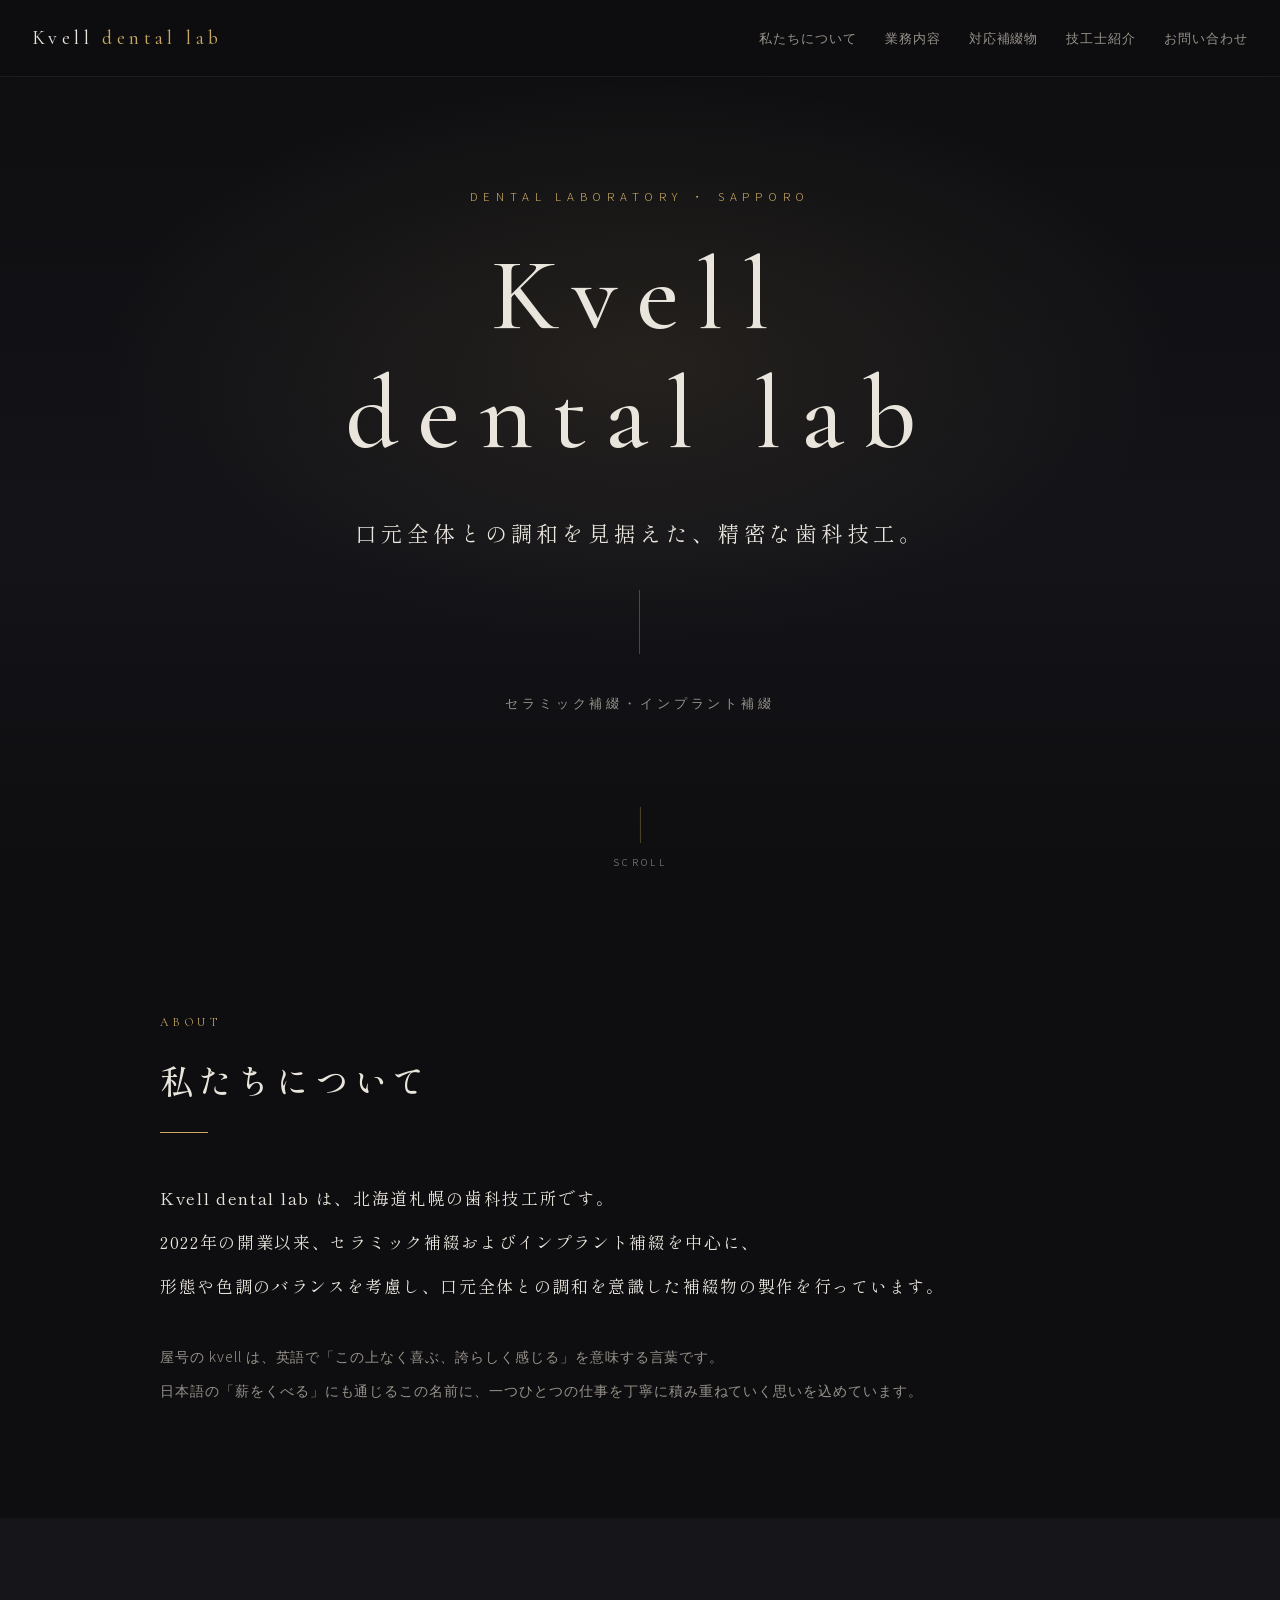
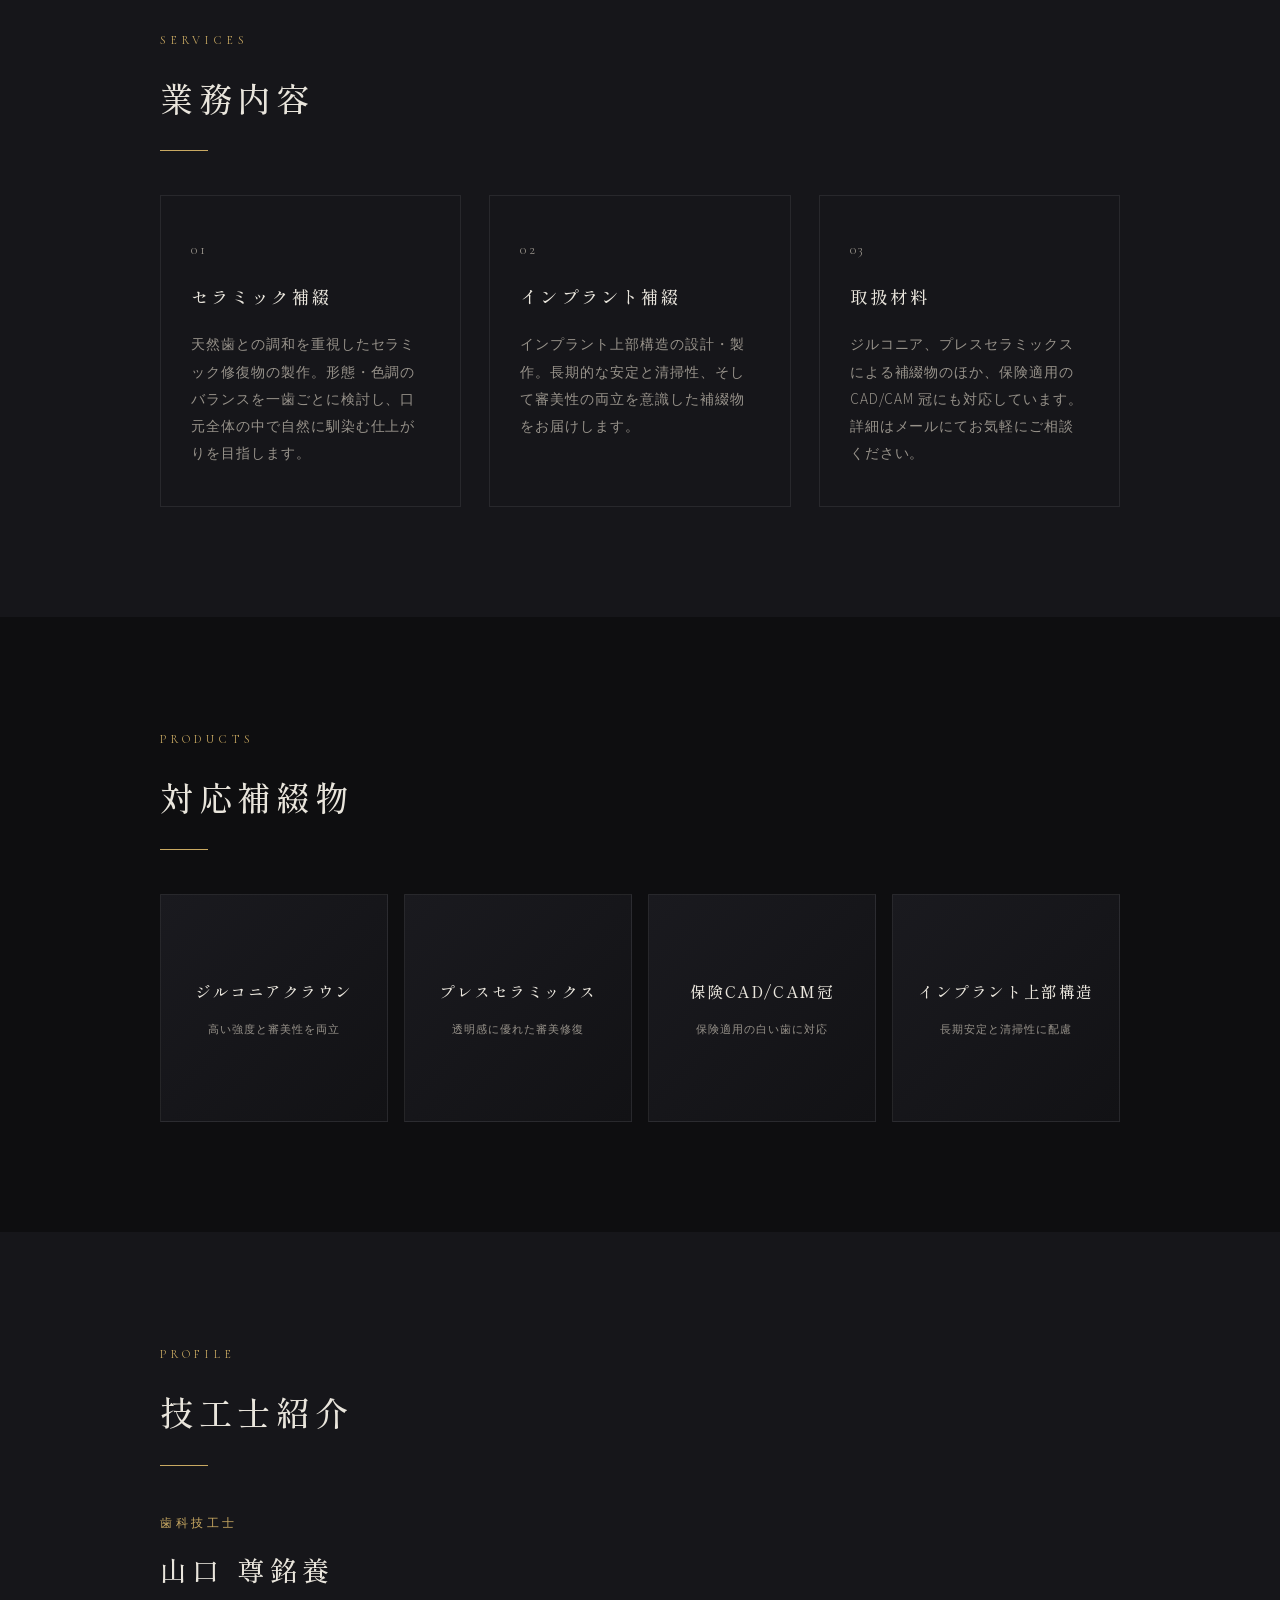
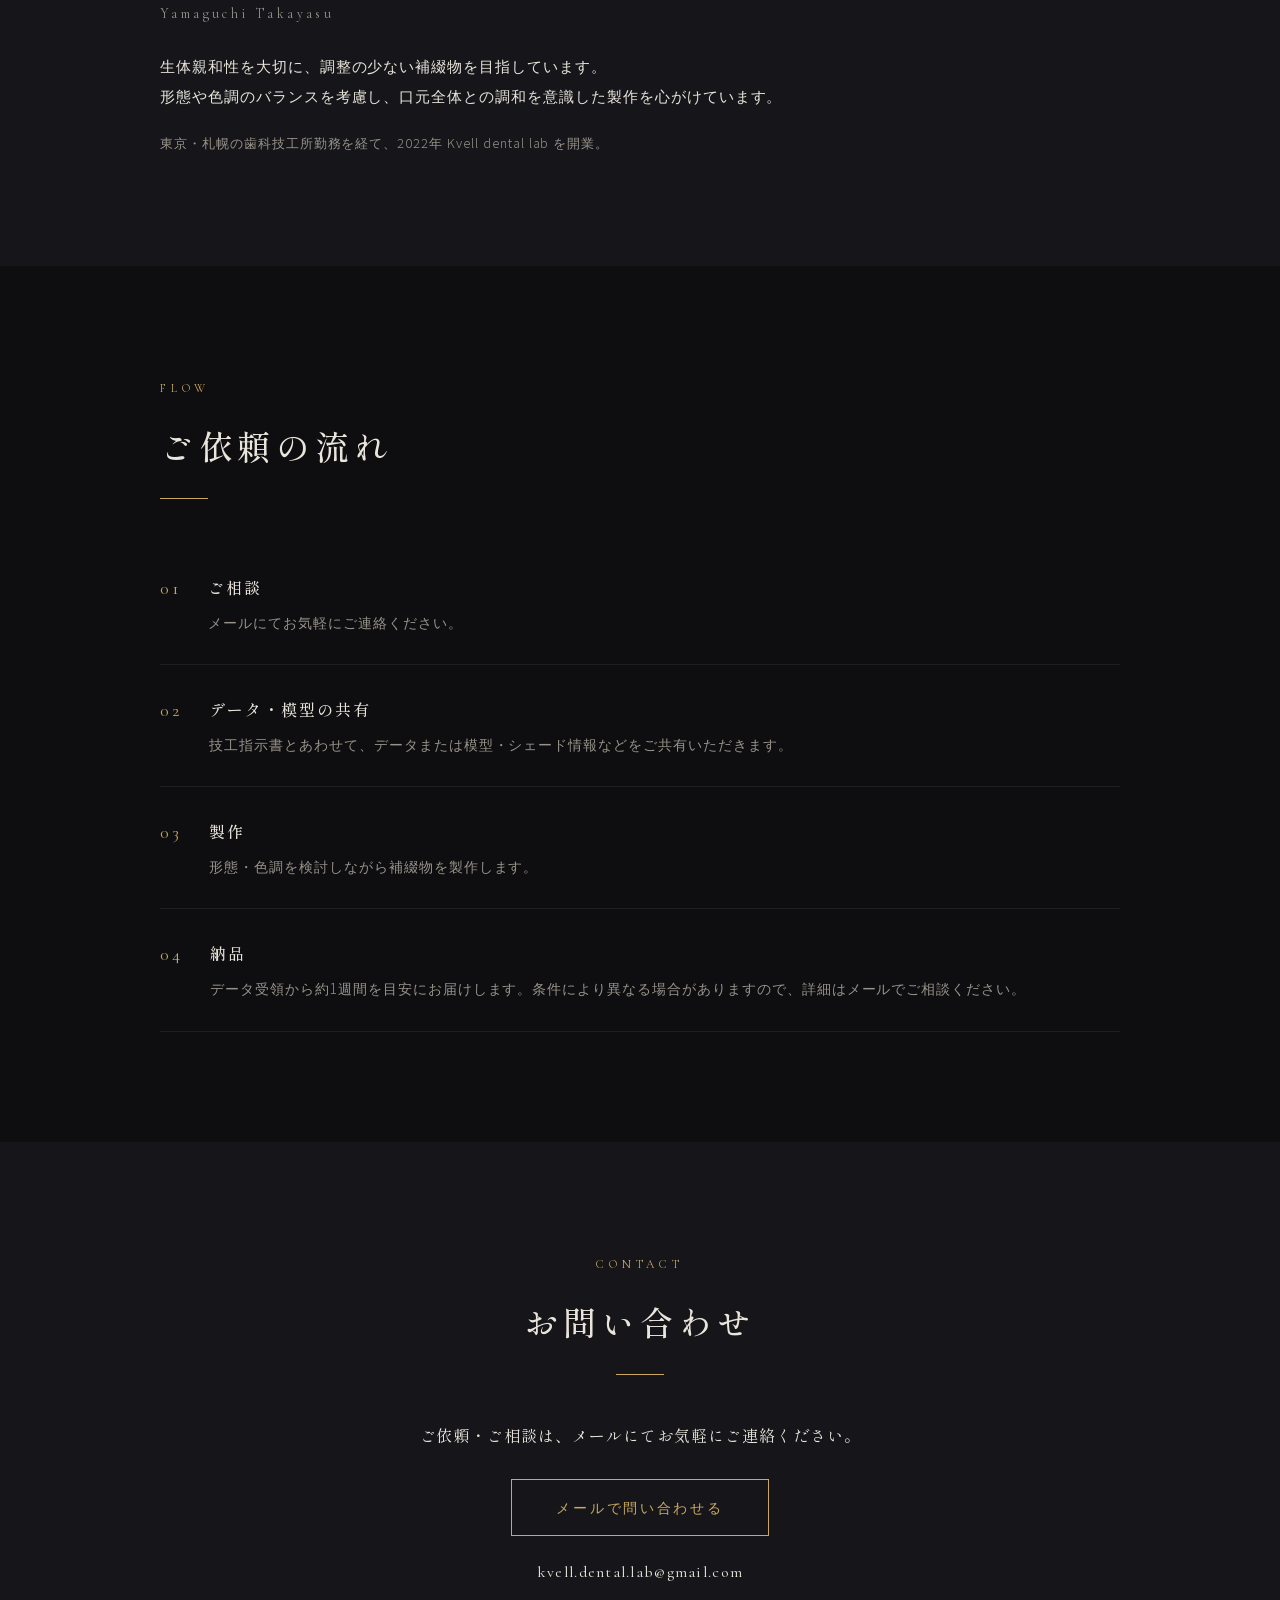
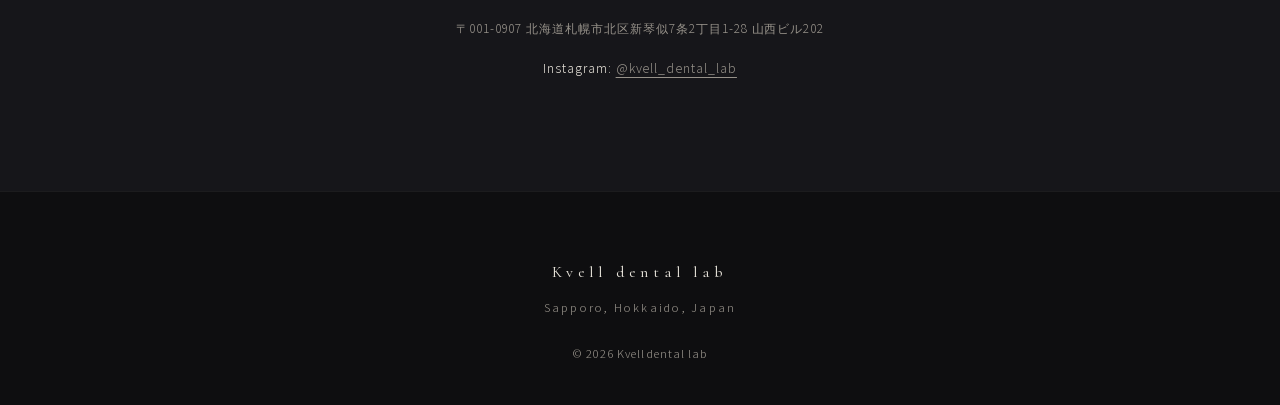
==== commit 51d5f728: "文章の改行・表現を微調整" ====
--- a/index.html
+++ b/index.html
@@ -1 +1 @@
-<!DOCTYPE html><html lang="ja" class="shippori_mincho_163a5645-module__3BFY5a__variable cormorant_garamond_c7b5346c-module___897eq__variable noto_sans_jp_bcd4fa3b-module__z5cKuW__variable"><head><meta charSet="utf-8"/><meta name="viewport" content="width=device-width, initial-scale=1"/><link rel="preload" href="/_next/static/media/015ea0aca5e1221e-s.p.423sypyy7lyik.woff2" as="font" crossorigin="" type="font/woff2"/><link rel="preload" href="/_next/static/media/01e4147cff8141ee-s.p.3huc2loe0ie8a.woff2" as="font" crossorigin="" type="font/woff2"/><link rel="preload" href="/_next/static/media/02595049b6f95add-s.p.3x2r1rl6bkl0s.woff2" as="font" crossorigin="" type="font/woff2"/><link rel="preload" href="/_next/static/media/05e881862c018eae-s.p.3nokkvg76x8vy.woff2" as="font" crossorigin="" type="font/woff2"/><link rel="preload" href="/_next/static/media/06a6e1232c90f57a-s.p.2534a9opt-lx8.woff2" as="font" crossorigin="" type="font/woff2"/><link rel="preload" href="/_next/static/media/08878625391215a4-s.p.0z-9sqmpixt84.woff2" as="font" crossorigin="" type="font/woff2"/><link rel="preload" href="/_next/static/media/08e0651dfacdba39-s.p.0r2mr_hwyky5x.woff2" as="font" crossorigin="" type="font/woff2"/><link rel="preload" href="/_next/static/media/09ea9b8285b1a449-s.p.2clkxrj_rprsg.woff2" as="font" crossorigin="" type="font/woff2"/><link rel="preload" href="/_next/static/media/0a7c2a78a6947b3b-s.p.0_h0gbnf_8_0y.woff2" as="font" crossorigin="" type="font/woff2"/><link rel="preload" href="/_next/static/media/0bcf468128dba7fd-s.p.3m9q52cs8cvct.woff2" as="font" crossorigin="" type="font/woff2"/><link rel="preload" href="/_next/static/media/0be74690bc7a3153-s.p.3b8q_ajl-h6i6.woff2" as="font" crossorigin="" type="font/woff2"/><link rel="preload" href="/_next/static/media/0bf1742e8811e2c4-s.p.16k2l7ofkhmzb.woff2" as="font" crossorigin="" type="font/woff2"/><link rel="preload" href="/_next/static/media/0cf3194906a7fedd-s.p.3xakstyiq2oiv.woff2" as="font" crossorigin="" type="font/woff2"/><link rel="preload" href="/_next/static/media/0d9a72c061ff70d5-s.p.3ay4sc6es9256.woff2" as="font" crossorigin="" type="font/woff2"/><link rel="preload" href="/_next/static/media/0d9b4e57d1d1b76b-s.p.1v540ar002z6-.woff2" as="font" crossorigin="" type="font/woff2"/><link rel="preload" href="/_next/static/media/11822b2dde0628a2-s.p.2rkbfq_s9t8dz.woff2" as="font" crossorigin="" type="font/woff2"/><link rel="preload" href="/_next/static/media/11a0ee7c73c4cce0-s.p.112kv1dftpy25.woff2" as="font" crossorigin="" type="font/woff2"/><link rel="preload" href="/_next/static/media/12cb747b95213375-s.p.3mawg69399fk4.woff2" as="font" crossorigin="" type="font/woff2"/><link rel="preload" href="/_next/static/media/13b5e309c9a8d89f-s.p.3p_x8n0575rs1.woff2" as="font" crossorigin="" type="font/woff2"/><link rel="preload" href="/_next/static/media/13e21cab36f2b56e-s.p.2eeenu5jw8ly7.woff2" as="font" crossorigin="" type="font/woff2"/><link rel="preload" href="/_next/static/media/1550d35d96c025bc-s.p.2pur5y9uh9b_y.woff2" as="font" crossorigin="" type="font/woff2"/><link rel="preload" href="/_next/static/media/156ceae3974d13da-s.p.2a7g2mr3-8v79.woff2" as="font" crossorigin="" type="font/woff2"/><link rel="preload" href="/_next/static/media/1786d1835a8fe31a-s.p.2n6h3zcku-pqg.woff2" as="font" crossorigin="" type="font/woff2"/><link rel="preload" href="/_next/static/media/1945067a2baf78ed-s.p.0shjt6tqpw2ha.woff2" as="font" crossorigin="" type="font/woff2"/><link rel="preload" href="/_next/static/media/1d665eb8f3c4e539-s.p.1vnetz-87mgqr.woff2" as="font" crossorigin="" type="font/woff2"/><link rel="preload" href="/_next/static/media/1d799085b14f7942-s.p.2hfo-c9xwv1e_.woff2" as="font" crossorigin="" type="font/woff2"/><link rel="preload" href="/_next/static/media/1e35396ae306882b-s.p.2o5ncm5ueeljl.woff2" as="font" crossorigin="" type="font/woff2"/><link rel="preload" href="/_next/static/media/1e6a144e661f7c55-s.p.03jona-z88gqj.woff2" as="font" crossorigin="" type="font/woff2"/><link rel="preload" href="/_next/static/media/1f4677bf81bf4acf-s.p.2wlu5zehz0ew0.woff2" as="font" crossorigin="" type="font/woff2"/><link rel="preload" href="/_next/static/media/206a2d9e48856009-s.p.1h2tomitolv7f.woff2" as="font" crossorigin="" type="font/woff2"/><link rel="preload" href="/_next/static/media/2089a53e3828f30f-s.p.2qsup-j8n2_er.woff2" as="font" crossorigin="" type="font/woff2"/><link rel="preload" href="/_next/static/media/212dc866d3a5c560-s.p.39a829dt4jpcr.woff2" as="font" crossorigin="" type="font/woff2"/><link rel="preload" href="/_next/static/media/21e1503bf81c843d-s.p.26bo2125mcyvf.woff2" as="font" crossorigin="" type="font/woff2"/><link rel="preload" href="/_next/static/media/2245e12f9d30201c-s.p.1gn7r81etrbp4.woff2" as="font" crossorigin="" type="font/woff2"/><link rel="preload" href="/_next/static/media/2376fbaee8db3978-s.p.1gdcnht8-i19x.woff2" as="font" crossorigin="" type="font/woff2"/><link rel="preload" href="/_next/static/media/23b7be405f594958-s.p.31g44-szi6xcb.woff2" as="font" crossorigin="" type="font/woff2"/><link rel="preload" href="/_next/static/media/261262719ad83836-s.p.0kj5j9ik0dqg1.woff2" as="font" crossorigin="" type="font/woff2"/><link rel="preload" href="/_next/static/media/2618a1a54a33db94-s.p.2668hqfzs9wga.woff2" as="font" crossorigin="" type="font/woff2"/><link rel="preload" href="/_next/static/media/28b5c61ec370f8d5-s.p.3zdkncqgd1jeq.woff2" as="font" crossorigin="" type="font/woff2"/><link rel="preload" href="/_next/static/media/2ba86a82fc22c7c8-s.p.1pw06k4exik3m.woff2" as="font" crossorigin="" type="font/woff2"/><link rel="preload" href="/_next/static/media/2beb0b712b7da81f-s.p.0ryyxwy2szmui.woff2" as="font" crossorigin="" type="font/woff2"/><link rel="preload" href="/_next/static/media/2c8de4ceac31b47f-s.p.2rdrbohywd7op.woff2" as="font" crossorigin="" type="font/woff2"/><link rel="preload" href="/_next/static/media/2d707760c09410d9-s.p.3xuoi240666d7.woff2" as="font" crossorigin="" type="font/woff2"/><link rel="preload" href="/_next/static/media/2e1b578481fad02d-s.p.3a963pi8nk39p.woff2" as="font" crossorigin="" type="font/woff2"/><link rel="preload" href="/_next/static/media/2ed775aa4c169d21-s.p.3z57uupp-4n00.woff2" as="font" crossorigin="" type="font/woff2"/><link rel="preload" href="/_next/static/media/2fb27675ce86428b-s.p.1f0w8uqrsb0b3.woff2" as="font" crossorigin="" type="font/woff2"/><link rel="preload" href="/_next/static/media/2fe163834094f142-s.p.1j50ozc3-uy7e.woff2" as="font" crossorigin="" type="font/woff2"/><link rel="preload" href="/_next/static/media/31a62ac5d07195c5-s.p.05a5kxh6i0txl.woff2" as="font" crossorigin="" type="font/woff2"/><link rel="preload" href="/_next/static/media/31a840d2b4dfec19-s.p.0pk588n_rvir6.woff2" as="font" crossorigin="" type="font/woff2"/><link rel="preload" href="/_next/static/media/32597e8e3e08ef54-s.p.0fwkh82n_963w.woff2" as="font" crossorigin="" type="font/woff2"/><link rel="preload" href="/_next/static/media/33a98fe9c3094d6a-s.p.2_98u4pbcy5d3.woff2" as="font" crossorigin="" type="font/woff2"/><link rel="preload" href="/_next/static/media/33f6f762ccd73a5a-s.p.0o9ytl2wk6zdv.woff2" as="font" crossorigin="" type="font/woff2"/><link rel="preload" href="/_next/static/media/3654f5d955a36e62-s.p.0wlmo7rdxvya5.woff2" as="font" crossorigin="" type="font/woff2"/><link rel="preload" href="/_next/static/media/373c6baab2bdc794-s.p.0frb_t5i4iyzs.woff2" as="font" crossorigin="" type="font/woff2"/><link rel="preload" href="/_next/static/media/374e26ae2c0910e9-s.p.3_5kwrrxts7ou.woff2" as="font" crossorigin="" type="font/woff2"/><link rel="preload" href="/_next/static/media/376eed4300fb78de-s.p.2nl71kec8hk35.woff2" as="font" crossorigin="" type="font/woff2"/><link rel="preload" href="/_next/static/media/38789b4ddcd9aab2-s.p.3cjs0rr0nzdlr.woff2" as="font" crossorigin="" type="font/woff2"/><link rel="preload" href="/_next/static/media/3947363473e18956-s.p.06ig1-c1w-k1h.woff2" as="font" crossorigin="" type="font/woff2"/><link rel="preload" href="/_next/static/media/3bfef7e67c36eeb6-s.p.0ui2hx4x_gtg5.woff2" as="font" crossorigin="" type="font/woff2"/><link rel="preload" href="/_next/static/media/3c0cb9401d629374-s.p.3zhugzj4n5epn.woff2" as="font" crossorigin="" type="font/woff2"/><link rel="preload" href="/_next/static/media/3d08723b97df600e-s.p.0ouba8cja0tf8.woff2" as="font" crossorigin="" type="font/woff2"/><link rel="preload" href="/_next/static/media/3e14161a4e057d9e-s.p.3twyo7oljkyuj.woff2" as="font" crossorigin="" type="font/woff2"/><link rel="preload" href="/_next/static/media/3efa53852be8e3ba-s.p.28aa5csull1ew.woff2" as="font" crossorigin="" type="font/woff2"/><link rel="preload" href="/_next/static/media/4085142e92ee9e9b-s.p.085kuauj7vvaa.woff2" as="font" crossorigin="" type="font/woff2"/><link rel="preload" href="/_next/static/media/40bd3587ea970e6d-s.p.02-hp3w-aer1v.woff2" as="font" crossorigin="" type="font/woff2"/><link rel="preload" href="/_next/static/media/415607414afa29d2-s.p.3c-78bgquwxtd.woff2" as="font" crossorigin="" type="font/woff2"/><link rel="preload" href="/_next/static/media/451569a9f088e96f-s.p.33-8p25anjsdm.woff2" as="font" crossorigin="" type="font/woff2"/><link rel="preload" href="/_next/static/media/458d786e66c0da57-s.p.1sn3-zd1nhkyk.woff2" as="font" crossorigin="" type="font/woff2"/><link rel="preload" href="/_next/static/media/4767505c97a80633-s.p.08xk6o90x-ijt.woff2" as="font" crossorigin="" type="font/woff2"/><link rel="preload" href="/_next/static/media/493efc6b01042928-s.p.3q--kv73o3ta4.woff2" as="font" crossorigin="" type="font/woff2"/><link rel="preload" href="/_next/static/media/4956961da8022661-s.p.1lqqjjm-q7p4u.woff2" as="font" crossorigin="" type="font/woff2"/><link rel="preload" href="/_next/static/media/49975f3c895b7a0e-s.p.28zdc6_tfz8yf.woff2" as="font" crossorigin="" type="font/woff2"/><link rel="preload" href="/_next/static/media/4b25fd1e90f97d4d-s.p.0n8u7k7rfm441.woff2" as="font" crossorigin="" type="font/woff2"/><link rel="preload" href="/_next/static/media/4b60cb31f4e495ba-s.p.0a1n3p29a0-8p.woff2" as="font" crossorigin="" type="font/woff2"/><link rel="preload" href="/_next/static/media/4bbdc314c6931ea1-s.p.28bjnpk6ntp9s.woff2" as="font" crossorigin="" type="font/woff2"/><link rel="preload" href="/_next/static/media/4c051c3d4597a2f4-s.p.2zzkpszx4ndj_.woff2" as="font" crossorigin="" type="font/woff2"/><link rel="preload" href="/_next/static/media/4ef1f5504be954dc-s.p.0jqwoluyp7u5p.woff2" as="font" crossorigin="" type="font/woff2"/><link rel="preload" href="/_next/static/media/5021732891bce24f-s.p.1mq5k7z97m111.woff2" as="font" crossorigin="" type="font/woff2"/><link rel="preload" href="/_next/static/media/508b22ad1b7784d2-s.p.33fgst295je9j.woff2" as="font" crossorigin="" type="font/woff2"/><link rel="preload" href="/_next/static/media/519fc74afb5c2151-s.p.3r5hhscviu3ym.woff2" as="font" crossorigin="" type="font/woff2"/><link rel="preload" href="/_next/static/media/52d0b9f24d645e0c-s.p.11hbbe-f35_78.woff2" as="font" crossorigin="" type="font/woff2"/><link rel="preload" href="/_next/static/media/53e6bdd2c829f363-s.p.42gw4sweuosc0.woff2" as="font" crossorigin="" type="font/woff2"/><link rel="preload" href="/_next/static/media/54a16783febdfb0b-s.p.0y0gzreancqpn.woff2" as="font" crossorigin="" type="font/woff2"/><link rel="preload" href="/_next/static/media/54d134625ea10b1b-s.p.246hgi5exevr2.woff2" as="font" crossorigin="" type="font/woff2"/><link rel="preload" href="/_next/static/media/54e58fe47a3166b5-s.p.2ea244_cn1ryn.woff2" as="font" crossorigin="" type="font/woff2"/><link rel="preload" href="/_next/static/media/550ee814d4ed928a-s.p.2ktbms9s5qva9.woff2" as="font" crossorigin="" type="font/woff2"/><link rel="preload" href="/_next/static/media/572872fe1acf0661-s.p.1peupv-df4z-9.woff2" as="font" crossorigin="" type="font/woff2"/><link rel="preload" href="/_next/static/media/5915696e47db8e94-s.p.3aepjn7wdmznt.woff2" as="font" crossorigin="" type="font/woff2"/><link rel="preload" href="/_next/static/media/59aa7756b936c64c-s.p.2qh_s0gb41_zr.woff2" as="font" crossorigin="" type="font/woff2"/><link rel="preload" href="/_next/static/media/5d77e608e23ec416-s.p.14imn6dtcx-wo.woff2" as="font" crossorigin="" type="font/woff2"/><link rel="preload" href="/_next/static/media/5dfb0a91a34ed9cb-s.p.184g5i2b8xy_1.woff2" as="font" crossorigin="" type="font/woff2"/><link rel="preload" href="/_next/static/media/6044fcae23c60319-s.p.3f7i28om_xfvw.woff2" as="font" crossorigin="" type="font/woff2"/><link rel="preload" href="/_next/static/media/6107e3dfb4b10c60-s.p.3_iusxkppf35h.woff2" as="font" crossorigin="" type="font/woff2"/><link rel="preload" href="/_next/static/media/6138200a75080f73-s.p.0p005afivm39p.woff2" as="font" crossorigin="" type="font/woff2"/><link rel="preload" href="/_next/static/media/64215e33c5d441b2-s.p.0vrgu7kzg0w19.woff2" as="font" crossorigin="" type="font/woff2"/><link rel="preload" href="/_next/static/media/6491c0cce50385a7-s.p.0k92rq8thq77_.woff2" as="font" crossorigin="" type="font/woff2"/><link rel="preload" href="/_next/static/media/65a4dbeb96e50bdf-s.p.3fj127g95uq34.woff2" as="font" crossorigin="" type="font/woff2"/><link rel="preload" href="/_next/static/media/669f21337876b922-s.p.2zjulwbz9mhyg.woff2" as="font" crossorigin="" type="font/woff2"/><link rel="preload" href="/_next/static/media/67e517d6e4d476d1-s.p.32eb2_414g5bl.woff2" as="font" crossorigin="" type="font/woff2"/><link rel="preload" href="/_next/static/media/6891b70c5f51278c-s.p.0bdb2oemfkxe5.woff2" as="font" crossorigin="" type="font/woff2"/><link rel="preload" href="/_next/static/media/695e90ff40db72d7-s.p.42vd7cjz2e4xc.woff2" as="font" crossorigin="" type="font/woff2"/><link rel="preload" href="/_next/static/media/6ae167326681c07f-s.p.1y2_15qj79_w-.woff2" as="font" crossorigin="" type="font/woff2"/><link rel="preload" href="/_next/static/media/6bd6c9eae9cbf969-s.p.0pciwrxqi_tt7.woff2" as="font" crossorigin="" type="font/woff2"/><link rel="preload" href="/_next/static/media/6c5428c69d1f439d-s.p.08pcv38wqxge3.woff2" as="font" crossorigin="" type="font/woff2"/><link rel="preload" href="/_next/static/media/6c5e8079f415af1d-s.p.3ekj4ftgnv435.woff2" as="font" crossorigin="" type="font/woff2"/><link rel="preload" href="/_next/static/media/6c6d4acc001481db-s.p.0m2uw9mi3mepz.woff2" as="font" crossorigin="" type="font/woff2"/><link rel="preload" href="/_next/static/media/6c9140f32761da3f-s.p.37luxe_kxgq1s.woff2" as="font" crossorigin="" type="font/woff2"/><link rel="preload" href="/_next/static/media/6ca85738e9b96f22-s.p.1b11cq9ftilhl.woff2" as="font" crossorigin="" type="font/woff2"/><link rel="preload" href="/_next/static/media/6cc8f4ee8987a880-s.p.1_-o03hkvfcj1.woff2" as="font" crossorigin="" type="font/woff2"/><link rel="preload" href="/_next/static/media/6d9e5bfeb539553f-s.p.232ydd26i6q3g.woff2" as="font" crossorigin="" type="font/woff2"/><link rel="preload" href="/_next/static/media/6f70fb5427f65521-s.p.3ilguo93u2dr-.woff2" as="font" crossorigin="" type="font/woff2"/><link rel="preload" href="/_next/static/media/70d986737253603d-s.p.1wjk-q7kkj-4a.woff2" as="font" crossorigin="" type="font/woff2"/><link rel="preload" href="/_next/static/media/7101c2d57779be6a-s.p.14zztzf3wfrp4.woff2" as="font" crossorigin="" type="font/woff2"/><link rel="preload" href="/_next/static/media/71f19c7e710fddbc-s.p.1lyh_1xk23u_u.woff2" as="font" crossorigin="" type="font/woff2"/><link rel="preload" href="/_next/static/media/751b11b49ce0d388-s.p.298orya5fyj8r.woff2" as="font" crossorigin="" type="font/woff2"/><link rel="preload" href="/_next/static/media/752c8350f4e1acf4-s.p.02kush6ouupkr.woff2" as="font" crossorigin="" type="font/woff2"/><link rel="preload" href="/_next/static/media/75a334eaf06ebc59-s.p.3umdlz79djmgw.woff2" as="font" crossorigin="" type="font/woff2"/><link rel="preload" href="/_next/static/media/777114abfff37eae-s.p.3kqqw485cjcai.woff2" as="font" crossorigin="" type="font/woff2"/><link rel="preload" href="/_next/static/media/7a13febda313d861-s.p.0wv2xf7ceulz6.woff2" as="font" crossorigin="" type="font/woff2"/><link rel="preload" href="/_next/static/media/7a2f3135fe433aa4-s.p.1c92x2fhiqhfb.woff2" as="font" crossorigin="" type="font/woff2"/><link rel="preload" href="/_next/static/media/7ae58258b426c961-s.p.2t3fl49tkqwri.woff2" as="font" crossorigin="" type="font/woff2"/><link rel="preload" href="/_next/static/media/7c072bd275320fa6-s.p.2d-1ofaqbeupr.woff2" as="font" crossorigin="" type="font/woff2"/><link rel="preload" href="/_next/static/media/7c2ffb46edd62631-s.p.3q-nq5n1sfx4i.woff2" as="font" crossorigin="" type="font/woff2"/><link rel="preload" href="/_next/static/media/7c6c8b38664d240a-s.p.34hikliu5chdh.woff2" as="font" crossorigin="" type="font/woff2"/><link rel="preload" href="/_next/static/media/7c8a7335d4732f48-s.p.2vd-ohutw1ig3.woff2" as="font" crossorigin="" type="font/woff2"/><link rel="preload" href="/_next/static/media/7d6151e7a87b4b3f-s.p.2icmn29d-9hbp.woff2" as="font" crossorigin="" type="font/woff2"/><link rel="preload" href="/_next/static/media/8099d4f1b0a5095a-s.p.2sxh5hir5b_p5.woff2" as="font" crossorigin="" type="font/woff2"/><link rel="preload" href="/_next/static/media/82241d8393112b97-s.p.40xfg8fi0ltid.woff2" as="font" crossorigin="" type="font/woff2"/><link rel="preload" href="/_next/static/media/83503e98fa259708-s.p.0k0se02c-fd72.woff2" as="font" crossorigin="" type="font/woff2"/><link rel="preload" href="/_next/static/media/8445c49abad103e8-s.p.0gabc338uxatb.woff2" as="font" crossorigin="" type="font/woff2"/><link rel="preload" href="/_next/static/media/84c82f679cc667c4-s.p.1-tto76p1pn49.woff2" as="font" crossorigin="" type="font/woff2"/><link rel="preload" href="/_next/static/media/84d3b623834cd6b2-s.p.27a9dhuxlxm_x.woff2" as="font" crossorigin="" type="font/woff2"/><link rel="preload" href="/_next/static/media/86086456ba3e0596-s.p.3b05nq30iy6y9.woff2" as="font" crossorigin="" type="font/woff2"/><link rel="preload" href="/_next/static/media/8797c431e49b1579-s.p.0ykoq7ji4u3sz.woff2" as="font" crossorigin="" type="font/woff2"/><link rel="preload" href="/_next/static/media/8acc8d024ad9b2e2-s.p.15dg74iidw0w3.woff2" as="font" crossorigin="" type="font/woff2"/><link rel="preload" href="/_next/static/media/8ccc7d6b0aaa09fe-s.p.14fi0zcuevtg5.woff2" as="font" crossorigin="" type="font/woff2"/><link rel="preload" href="/_next/static/media/8cdbbd533bf92c4f-s.p.2_6gkgj60a97z.woff2" as="font" crossorigin="" type="font/woff2"/><link rel="preload" href="/_next/static/media/8f07e708e9686349-s.p.2yc3n_p0mbj01.woff2" as="font" crossorigin="" type="font/woff2"/><link rel="preload" href="/_next/static/media/8f4be0cb1f92cb1b-s.p.2yjqbslx4ggg7.woff2" as="font" crossorigin="" type="font/woff2"/><link rel="preload" href="/_next/static/media/8f885835fa857b27-s.p.0rprjved179ep.woff2" as="font" crossorigin="" type="font/woff2"/><link rel="preload" href="/_next/static/media/90a1da2c22a770bc-s.p.02udq5_j34072.woff2" as="font" crossorigin="" type="font/woff2"/><link rel="preload" href="/_next/static/media/90fa4567325d9c38-s.p.360lyalp04r19.woff2" as="font" crossorigin="" type="font/woff2"/><link rel="preload" href="/_next/static/media/915803965e469afe-s.p.3xmsoufi3tk9x.woff2" as="font" crossorigin="" type="font/woff2"/><link rel="preload" href="/_next/static/media/915ae827542aa87b-s.p.1_8he5yrit7dk.woff2" as="font" crossorigin="" type="font/woff2"/><link rel="preload" href="/_next/static/media/94501a3d850085ef-s.p.3cgth8uf_1tb1.woff2" as="font" crossorigin="" type="font/woff2"/><link rel="preload" href="/_next/static/media/96f71c39eab7bade-s.p.3b1zkt68_o6e3.woff2" as="font" crossorigin="" type="font/woff2"/><link rel="preload" href="/_next/static/media/9763052fe6f7acd7-s.p.0zr-i-37dvrca.woff2" as="font" crossorigin="" type="font/woff2"/><link rel="preload" href="/_next/static/media/979db3f1ab76830a-s.p.0el9o6540ckrj.woff2" as="font" crossorigin="" type="font/woff2"/><link rel="preload" href="/_next/static/media/99af7a5e05f14c7a-s.p.07en15v_kekpm.woff2" as="font" crossorigin="" type="font/woff2"/><link rel="preload" href="/_next/static/media/9a35c8148d4b7bb4-s.p.051lh25he72qw.woff2" as="font" crossorigin="" type="font/woff2"/><link rel="preload" href="/_next/static/media/9acc6bee40addb05-s.p.0cs83o115o1l4.woff2" as="font" crossorigin="" type="font/woff2"/><link rel="preload" href="/_next/static/media/9b153290112c6b19-s.p.392h-z50yhyog.woff2" as="font" crossorigin="" type="font/woff2"/><link rel="preload" href="/_next/static/media/9bfbbb1540dfe0a8-s.p.2qo0wwhrvu7yc.woff2" as="font" crossorigin="" type="font/woff2"/><link rel="preload" href="/_next/static/media/9c440ccdd357dc02-s.p.39o-3oq9hhfkf.woff2" as="font" crossorigin="" type="font/woff2"/><link rel="preload" href="/_next/static/media/9cf582ba3ab89f21-s.p.2ch0jgza2gk-f.woff2" as="font" crossorigin="" type="font/woff2"/><link rel="preload" href="/_next/static/media/9d9ffedb61f08bb5-s.p.2e4lfunuxj6xq.woff2" as="font" crossorigin="" type="font/woff2"/><link rel="preload" href="/_next/static/media/9e95f922d81caec2-s.p.332d8d9p0x4p0.woff2" as="font" crossorigin="" type="font/woff2"/><link rel="preload" href="/_next/static/media/a028ba3f0f820b7f-s.p.291ojc6kh--j9.woff2" as="font" crossorigin="" type="font/woff2"/><link rel="preload" href="/_next/static/media/a121c274c846112d-s.p.30i8e_34966qr.woff2" as="font" crossorigin="" type="font/woff2"/><link rel="preload" href="/_next/static/media/a132698403129a0b-s.p.0gp7-hwd7x9qd.woff2" as="font" crossorigin="" type="font/woff2"/><link rel="preload" href="/_next/static/media/a1af7aaef7d0c635-s.p.2ts__54w0l-27.woff2" as="font" crossorigin="" type="font/woff2"/><link rel="preload" href="/_next/static/media/a26014a0dc87dcaa-s.p.1nthziyhjp-a4.woff2" as="font" crossorigin="" type="font/woff2"/><link rel="preload" href="/_next/static/media/a2e43fa771f656bf-s.p.3q5vrwybvujp5.woff2" as="font" crossorigin="" type="font/woff2"/><link rel="preload" href="/_next/static/media/a45e4cc75cf9026a-s.p.182nolkz2sat0.woff2" as="font" crossorigin="" type="font/woff2"/><link rel="preload" href="/_next/static/media/a502fc45f67af1a1-s.p.26li-m1l1lnnk.woff2" as="font" crossorigin="" type="font/woff2"/><link rel="preload" href="/_next/static/media/a53be6cb59efe5c1-s.p.1-kffaim7lqjo.woff2" as="font" crossorigin="" type="font/woff2"/><link rel="preload" href="/_next/static/media/a60a684102b0f347-s.p.3mtz_gcan7dwb.woff2" as="font" crossorigin="" type="font/woff2"/><link rel="preload" href="/_next/static/media/a712b911abbea87b-s.p.2nzwm2z4pg-12.woff2" as="font" crossorigin="" type="font/woff2"/><link rel="preload" href="/_next/static/media/a7e9c972341ecbba-s.p.3kggn5i9ffixv.woff2" as="font" crossorigin="" type="font/woff2"/><link rel="preload" href="/_next/static/media/ab09bf20b972d104-s.p.3f1gh6yaoj1yw.woff2" as="font" crossorigin="" type="font/woff2"/><link rel="preload" href="/_next/static/media/ab8d5b1e021de455-s.p.092fonhjyngu6.woff2" as="font" crossorigin="" type="font/woff2"/><link rel="preload" href="/_next/static/media/ad9c66e761fed85a-s.p.17y412u0mab7-.woff2" as="font" crossorigin="" type="font/woff2"/><link rel="preload" href="/_next/static/media/adf80b22c6dd6ffe-s.p.2qj7fy3au_xm_.woff2" as="font" crossorigin="" type="font/woff2"/><link rel="preload" href="/_next/static/media/af4dee3f610d8e8d-s.p.0jzlfzqa2cxkz.woff2" as="font" crossorigin="" type="font/woff2"/><link rel="preload" href="/_next/static/media/b0a51828aaf72d6f-s.p.1tsxfwln6uwvc.woff2" as="font" crossorigin="" type="font/woff2"/><link rel="preload" href="/_next/static/media/b16229f9212f24c9-s.p.4417epcz34zrx.woff2" as="font" crossorigin="" type="font/woff2"/><link rel="preload" href="/_next/static/media/b1c709ea4d806c76-s.p.2clilh5fgtmhi.woff2" as="font" crossorigin="" type="font/woff2"/><link rel="preload" href="/_next/static/media/b2f3e5ae01934274-s.p.1ka1krego2pqu.woff2" as="font" crossorigin="" type="font/woff2"/><link rel="preload" href="/_next/static/media/b4a034adaead385d-s.p.3ob53a-_rz3d0.woff2" as="font" crossorigin="" type="font/woff2"/><link rel="preload" href="/_next/static/media/b5082412c3377e82-s.p.2ck5dhigcfz9w.woff2" as="font" crossorigin="" type="font/woff2"/><link rel="preload" href="/_next/static/media/b58c247b47154542-s.p.20gy0jrwgij-4.woff2" as="font" crossorigin="" type="font/woff2"/><link rel="preload" href="/_next/static/media/b9256b22eb936204-s.p.0g024m4ji74b5.woff2" as="font" crossorigin="" type="font/woff2"/><link rel="preload" href="/_next/static/media/b9baf31c6bb6581a-s.p.27rzhf59xt4xp.woff2" as="font" crossorigin="" type="font/woff2"/><link rel="preload" href="/_next/static/media/ba94d48bd77ba958-s.p.1gb7hypsr6yl4.woff2" as="font" crossorigin="" type="font/woff2"/><link rel="preload" href="/_next/static/media/bd5a79adfd11b0d5-s.p.2xrkcb8yt9b_x.woff2" as="font" crossorigin="" type="font/woff2"/><link rel="preload" href="/_next/static/media/bee443342b0de315-s.p.0gf4ro11ddovx.woff2" as="font" crossorigin="" type="font/woff2"/><link rel="preload" href="/_next/static/media/bff3a61cf7930875-s.p.2ayt2tc4edtkl.woff2" as="font" crossorigin="" type="font/woff2"/><link rel="preload" href="/_next/static/media/c0126dc0a2db2600-s.p.0j0v0kw5euyyb.woff2" as="font" crossorigin="" type="font/woff2"/><link rel="preload" href="/_next/static/media/c06187da38f84b0d-s.p.1juiqlx05thne.woff2" as="font" crossorigin="" type="font/woff2"/><link rel="preload" href="/_next/static/media/c3437e60b99f165b-s.p.1ij4ko5u3olj5.woff2" as="font" crossorigin="" type="font/woff2"/><link rel="preload" href="/_next/static/media/c5ea67d88d1ddbec-s.p.0gidr8mgde22s.woff2" as="font" crossorigin="" type="font/woff2"/><link rel="preload" href="/_next/static/media/c740a0a269df529d-s.p.1nzmitq6h99bc.woff2" as="font" crossorigin="" type="font/woff2"/><link rel="preload" href="/_next/static/media/c86782e5cbbca2ad-s.p.3y7x31lrgkdrk.woff2" as="font" crossorigin="" type="font/woff2"/><link rel="preload" href="/_next/static/media/c870e5e66d174797-s.p.0ptgv_advm2zn.woff2" as="font" crossorigin="" type="font/woff2"/><link rel="preload" href="/_next/static/media/c88a9d6a8f889be8-s.p.1k60lhexun4l3.woff2" as="font" crossorigin="" type="font/woff2"/><link rel="preload" href="/_next/static/media/c9ae74c195d73c34-s.p.157kvroy_ag5q.woff2" as="font" crossorigin="" type="font/woff2"/><link rel="preload" href="/_next/static/media/cadbb84c14989047-s.p.41jnxsr4xj4v6.woff2" as="font" crossorigin="" type="font/woff2"/><link rel="preload" href="/_next/static/media/cd7d27c602315efb-s.p.01z6q3w1rwltp.woff2" as="font" crossorigin="" type="font/woff2"/><link rel="preload" href="/_next/static/media/cd99c5283c7a2bdc-s.p.2y0v_7dhd2m8u.woff2" as="font" crossorigin="" type="font/woff2"/><link rel="preload" href="/_next/static/media/ce864dc4e945e83f-s.p.3i4ktnvxzasuj.woff2" as="font" crossorigin="" type="font/woff2"/><link rel="preload" href="/_next/static/media/cee00638d1050a29-s.p.0k0n-4hfp4e5e.woff2" as="font" crossorigin="" type="font/woff2"/><link rel="preload" href="/_next/static/media/cee013b5f114a556-s.p.22npw_r260nu7.woff2" as="font" crossorigin="" type="font/woff2"/><link rel="preload" href="/_next/static/media/cf3bb0f5346aac86-s.p.1ady8ap21q7gh.woff2" as="font" crossorigin="" type="font/woff2"/><link rel="preload" href="/_next/static/media/d1b9cdd835d8f5b2-s.p.3w00qqldqxcmf.woff2" as="font" crossorigin="" type="font/woff2"/><link rel="preload" href="/_next/static/media/d24619225d5fe749-s.p.1aaxufc7xkwil.woff2" as="font" crossorigin="" type="font/woff2"/><link rel="preload" href="/_next/static/media/d54a8b15b068fb85-s.p.112utacybmiyc.woff2" as="font" crossorigin="" type="font/woff2"/><link rel="preload" href="/_next/static/media/d5814a861eeef13e-s.p.0zx09s1ktweru.woff2" as="font" crossorigin="" type="font/woff2"/><link rel="preload" href="/_next/static/media/d6162c71ddcfdcc2-s.p.2yauzain9fd48.woff2" as="font" crossorigin="" type="font/woff2"/><link rel="preload" href="/_next/static/media/d8b268dd474e5afa-s.p.0ht7nwwtgyw31.woff2" as="font" crossorigin="" type="font/woff2"/><link rel="preload" href="/_next/static/media/d8b9663d384218a1-s.p.2_rsqlkevy0w4.woff2" as="font" crossorigin="" type="font/woff2"/><link rel="preload" href="/_next/static/media/d8cf5fd4ecfad536-s.p.0x_jd2c7p_o7a.woff2" as="font" crossorigin="" type="font/woff2"/><link rel="preload" href="/_next/static/media/db34de37da6c3c21-s.p.0-bgztmpxcc_5.woff2" as="font" crossorigin="" type="font/woff2"/><link rel="preload" href="/_next/static/media/dce1a25d4ed07c47-s.p.3a0ko89t6rag7.woff2" as="font" crossorigin="" type="font/woff2"/><link rel="preload" href="/_next/static/media/de55fc1b2a8e2e80-s.p.0ywbyzzp_j4jz.woff2" as="font" crossorigin="" type="font/woff2"/><link rel="preload" href="/_next/static/media/decd0bb4ae579b12-s.p.3u2g_83vr0mux.woff2" as="font" crossorigin="" type="font/woff2"/><link rel="preload" href="/_next/static/media/e005b929144b89f8-s.p.2bgdr3mpltfqn.woff2" as="font" crossorigin="" type="font/woff2"/><link rel="preload" href="/_next/static/media/e079b397c314b198-s.p.2xygqjgj14i78.woff2" as="font" crossorigin="" type="font/woff2"/><link rel="preload" href="/_next/static/media/e190616c44e6934d-s.p.3t4exhgr9dig6.woff2" as="font" crossorigin="" type="font/woff2"/><link rel="preload" href="/_next/static/media/e1be1c05f1c19278-s.p.3xiolko8b8cd5.woff2" as="font" crossorigin="" type="font/woff2"/><link rel="preload" href="/_next/static/media/e1c5a41184cf7f2e-s.p.2kklai7dgt83y.woff2" as="font" crossorigin="" type="font/woff2"/><link rel="preload" href="/_next/static/media/e23faadc124c45a1-s.p.0usxleu0r0qf4.woff2" as="font" crossorigin="" type="font/woff2"/><link rel="preload" href="/_next/static/media/e2a8d81307baa5ba-s.p.0xpt8cl1mfrr1.woff2" as="font" crossorigin="" type="font/woff2"/><link rel="preload" href="/_next/static/media/e2c4d36c4ad37269-s.p.32552_5h8rx79.woff2" as="font" crossorigin="" type="font/woff2"/><link rel="preload" href="/_next/static/media/e4682909237e675e-s.p.27l02y9dvh1iz.woff2" as="font" crossorigin="" type="font/woff2"/><link rel="preload" href="/_next/static/media/e5d0cf08bbdec5f2-s.p.0r3gc4lkygeyh.woff2" as="font" crossorigin="" type="font/woff2"/><link rel="preload" href="/_next/static/media/e661af37c14a42e3-s.p.1mz-99ozpgutt.woff2" as="font" crossorigin="" type="font/woff2"/><link rel="preload" href="/_next/static/media/ea06ad766833fd97-s.p.1-_7hmn2tg5_y.woff2" as="font" crossorigin="" type="font/woff2"/><link rel="preload" href="/_next/static/media/eab4f0fbaecdb821-s.p.2jnznjfbh9t2m.woff2" as="font" crossorigin="" type="font/woff2"/><link rel="preload" href="/_next/static/media/eea3aa7f04894599-s.p.04jnmn5u0czmh.woff2" as="font" crossorigin="" type="font/woff2"/><link rel="preload" href="/_next/static/media/f03c12d2a1ba7fd0-s.p.3auvvsnc86--o.woff2" as="font" crossorigin="" type="font/woff2"/><link rel="preload" href="/_next/static/media/f13577b53e40deb0-s.p.3l2z100_r6g4u.woff2" as="font" crossorigin="" type="font/woff2"/><link rel="preload" href="/_next/static/media/f3a621d2f9ad1330-s.p.1md2a3g580d6c.woff2" as="font" crossorigin="" type="font/woff2"/><link rel="preload" href="/_next/static/media/f59c1b95a391b88b-s.p.35rven8uaftzm.woff2" as="font" crossorigin="" type="font/woff2"/><link rel="preload" href="/_next/static/media/f5dfcb16021eb88f-s.p.0z3zgw4i3brzi.woff2" as="font" crossorigin="" type="font/woff2"/><link rel="preload" href="/_next/static/media/f7319e7f4a681b98-s.p.0_90i_c7vvdlz.woff2" as="font" crossorigin="" type="font/woff2"/><link rel="preload" href="/_next/static/media/fa37dd139adb2a59-s.p.2csxmlgcyc75i.woff2" as="font" crossorigin="" type="font/woff2"/><link rel="preload" href="/_next/static/media/fa3b2c40d7fa0e6e-s.p.2z_i8frsbvv31.woff2" as="font" crossorigin="" type="font/woff2"/><link rel="preload" href="/_next/static/media/faa46480125ad391-s.p.16-wn-a9mjh0h.woff2" as="font" crossorigin="" type="font/woff2"/><link rel="preload" href="/_next/static/media/fbced47c0b703ed3-s.p.2iujf86xgx-2k.woff2" as="font" crossorigin="" type="font/woff2"/><link rel="preload" href="/_next/static/media/fca0f80f0a2c91ce-s.p.2_o_dkq2n_hoc.woff2" as="font" crossorigin="" type="font/woff2"/><link rel="preload" href="/_next/static/media/fcf0f807a37a6555-s.p.14v77_pwt5ww2.woff2" as="font" crossorigin="" type="font/woff2"/><link rel="preload" href="/_next/static/media/fe06e126090e1e9f-s.p.1dprc6c_h4m0f.woff2" as="font" crossorigin="" type="font/woff2"/><link rel="preload" href="/_next/static/media/ff416a9b9a0a3d26-s.p.03nq_833jniy3.woff2" as="font" crossorigin="" type="font/woff2"/><link rel="preload" href="/_next/static/media/ffd8812edde6b728-s.p.1yxpl4n72xji-.woff2" as="font" crossorigin="" type="font/woff2"/><link rel="preload" href="/_next/static/media/ffd9c594ed4efb91-s.p.425p04rnpwrpl.woff2" as="font" crossorigin="" type="font/woff2"/><link rel="stylesheet" href="/_next/static/chunks/1tza8_sj8vp9q.css" data-precedence="next"/><link rel="stylesheet" href="/_next/static/chunks/1e383s35wljwt.css" data-precedence="next"/><link rel="stylesheet" href="/_next/static/chunks/3fc7t28k_7p3-.css" data-precedence="next"/><link rel="stylesheet" href="/_next/static/chunks/0zkjytww3rcrz.css" data-precedence="next"/><link rel="preload" as="script" fetchPriority="low" href="/_next/static/chunks/1jq4o6yq14o4c.js"/><script src="/_next/static/chunks/3bvs1nl3bjmpb.js" async=""></script><script src="/_next/static/chunks/25o46h8mdjlrg.js" async=""></script><script src="/_next/static/chunks/turbopack-1wo04g1ztmfqf.js" async=""></script><script src="/_next/static/chunks/158myu8e_yme3.js" async=""></script><script src="/_next/static/chunks/36sc4trt7n_gt.js" async=""></script><meta name="next-size-adjust" content=""/><title>Kvell dental lab | 北海道札幌の歯科技工所</title><meta name="description" content="北海道札幌の歯科技工所 Kvell dental lab。セラミック補綴・インプラント補綴を中心に、口元全体との調和を意識した補綴物を製作しています。"/><meta property="og:title" content="Kvell dental lab | 北海道札幌の歯科技工所"/><meta property="og:description" content="セラミック補綴・インプラント補綴。口元全体との調和を意識した補綴物の製作。"/><meta property="og:url" content="https://kvell-dental-lab.github.io/"/><meta property="og:image" content="https://kvell-dental-lab.github.io/ogp.png"/><meta property="og:type" content="website"/><meta name="twitter:card" content="summary_large_image"/><meta name="twitter:title" content="Kvell dental lab | 北海道札幌の歯科技工所"/><meta name="twitter:description" content="セラミック補綴・インプラント補綴。口元全体との調和を意識した補綴物の製作。"/><meta name="twitter:image" content="https://kvell-dental-lab.github.io/ogp.png"/><link rel="icon" href="https://kvell-dental-lab.github.io/favicon.svg"/><link rel="apple-touch-icon" href="https://kvell-dental-lab.github.io/apple-touch-icon.png"/><script src="/_next/static/chunks/0cz1d0mv5g_q7.js" noModule=""></script></head><body><div hidden=""><!--$--><!--/$--></div><header class="site-header"><a href="#top" class="header-logo">Kvell <span>dental lab</span></a><nav class="header-nav"><a href="#about">私たちについて</a><a href="#services">業務内容</a><a href="#works">対応補綴物</a><a href="#profile">技工士紹介</a><a href="#contact">お問い合わせ</a></nav><button class="nav-toggle" aria-label="メニューを開く"><span></span><span></span><span></span></button></header><section class="hero" id="top"><div class="hero-inner"><p class="hero-eyebrow">DENTAL LABORATORY ・ SAPPORO</p><h1 class="hero-title">Kvell<br/>dental lab</h1><p class="hero-lead">口元全体との調和を見据えた、<br class="sp-only"/>精密な歯科技工。</p><div class="hero-line"></div><p class="hero-sub">セラミック補綴・インプラント補綴</p></div><div class="scroll-hint"><span></span>SCROLL</div></section><section class="section" id="about"><div class="section-inner fade-in"><p class="section-label">ABOUT</p><h2 class="section-title">私たちについて</h2><p class="about-text">Kvell dental lab は、北海道札幌の歯科技工所です。<br/>2022年の開業以来、セラミック補綴およびインプラント補綴を中心に、<br class="sp-only"/>形態や色調のバランスを考慮し、口元全体との調和を意識した補綴物の製作を行っています。</p><p class="about-origin">屋号の kvell は、英語で「この上なく喜ぶ、誇らしく感じる」を意味する言葉です。 日本語の「薪をくべる」にも通じるこの名前に、一つひとつの仕事を丁寧に積み重ねていく思いを込めています。</p></div></section><section class="section section-dark" id="services"><div class="section-inner fade-in"><p class="section-label">SERVICES</p><h2 class="section-title">業務内容</h2><div class="services-grid"><div class="service-card"><p class="service-num">01</p><h3>セラミック補綴</h3><p>天然歯との調和を重視したセラミック修復物の製作。形態・色調のバランスを一歯ごとに検討し、口元全体の中で自然に馴染む仕上がりを目指します。</p></div><div class="service-card"><p class="service-num">02</p><h3>インプラント補綴</h3><p>インプラント上部構造の設計・製作。長期的な安定と清掃性、そして審美性の両立を意識した補綴物をお届けします。</p></div><div class="service-card"><p class="service-num">03</p><h3>取扱材料</h3><p>ジルコニア、プレスセラミックスによる補綴物のほか、保険適用の CAD/CAM 冠にも対応しています。詳細はメールにてお気軽にご相談ください。</p></div></div></div></section><section class="section" id="works"><div class="section-inner fade-in"><p class="section-label">PRODUCTS</p><h2 class="section-title">対応補綴物</h2><div class="works-grid"><div class="product-tile"><h3>ジルコニアクラウン</h3><p>高い強度と審美性を備えたセラミック</p></div><div class="product-tile"><h3>プレスセラミックス</h3><p>透明感のある審美修復に適したセラミック</p></div><div class="product-tile"><h3>保険CAD/CAM冠</h3><p>保険適用の白い歯にも対応</p></div><div class="product-tile"><h3>インプラント上部構造</h3><p>長期安定と清掃性を意識した設計・製作</p></div></div></div></section><section class="section section-dark" id="profile"><div class="section-inner fade-in"><p class="section-label">PROFILE</p><h2 class="section-title">技工士紹介</h2><div class="profile-solo"><div class="profile-body"><p class="profile-role">歯科技工士</p><h3 class="profile-name">山口 尊銘養</h3><p class="profile-name-en">Yamaguchi Takayasu</p><p class="profile-text">生体親和性を大切に、調整の少ない補綴物を目指しています。 形態や色調のバランスを考慮し、口元全体との調和を意識した製作を心がけています。</p><p class="profile-career">東京・札幌の歯科技工所勤務を経て、2022年 Kvell dental lab を開業。</p></div></div></div></section><section class="section" id="flow"><div class="section-inner fade-in"><p class="section-label">FLOW</p><h2 class="section-title">ご依頼の流れ</h2><ol class="flow-list"><li><span class="flow-step">01</span><div><h3>ご相談</h3><p>メールにてお気軽にご連絡ください。</p></div></li><li><span class="flow-step">02</span><div><h3>データ・模型の共有</h3><p>技工指示書とあわせて、データまたは模型・シェード情報などをご共有いただきます。</p></div></li><li><span class="flow-step">03</span><div><h3>製作</h3><p>形態・色調を検討しながら補綴物を製作します。</p></div></li><li><span class="flow-step">04</span><div><h3>納品</h3><p>データ受領から約1週間を目安にお届けします。条件により異なる場合がありますので、詳細はメールでご相談ください。</p></div></li></ol></div></section><section class="section section-dark" id="contact"><div class="section-inner fade-in"><p class="section-label">CONTACT</p><h2 class="section-title">お問い合わせ</h2><p class="contact-text">ご依頼・ご相談は、メールにてお気軽にご連絡ください。</p><a href="mailto:kvell.dental.lab@gmail.com" class="btn-gold">メールで問い合わせる</a><p class="contact-mail"><a href="mailto:kvell.dental.lab@gmail.com">kvell.dental.lab@gmail.com</a></p><p class="contact-note">〒001-0907 北海道札幌市北区新琴似7条2丁目1-28 山西ビル202</p><p class="contact-ig">Instagram: <a href="https://www.instagram.com/kvell_dental_lab" target="_blank" rel="noopener">@kvell_dental_lab</a></p></div></section><footer class="site-footer"><p class="footer-logo">Kvell dental lab</p><p class="footer-place">Sapporo, Hokkaido, Japan</p><p class="footer-copy">© 2026 Kvell dental lab</p></footer><!--$--><!--/$--><script src="/_next/static/chunks/1jq4o6yq14o4c.js" id="_R_" async=""></script><script>(self.__next_f=self.__next_f||[]).push([0])</script><script>self.__next_f.push([1,"1:\"$Sreact.fragment\"\n2:I[39756,[\"/_next/static/chunks/158myu8e_yme3.js\"],\"default\"]\n3:I[37457,[\"/_next/static/chunks/158myu8e_yme3.js\"],\"default\"]\n4:I[70119,[\"/_next/static/chunks/158myu8e_yme3.js\",\"/_next/static/chunks/36sc4trt7n_gt.js\"],\"default\"]\n5:I[44223,[\"/_next/static/chunks/158myu8e_yme3.js\",\"/_next/static/chunks/36sc4trt7n_gt.js\"],\"default\"]\ne:I[68027,[\"/_next/static/chunks/158myu8e_yme3.js\"],\"default\",1]\n:HL[\"/_next/static/chunks/1tza8_sj8vp9q.css\",\"style\"]\n:HL[\"/_next/static/chunks/1e383s35wljwt.css\",\"style\"]\n:HL[\"/_next/static/chunks/3fc7t28k_7p3-.css\",\"style\"]\n:HL[\"/_next/static/chunks/0zkjytww3rcrz.css\",\"style\"]\n:HL[\"/_next/static/media/015ea0aca5e1221e-s.p.423sypyy7lyik.woff2\",\"font\",{\"crossOrigin\":\"\",\"type\":\"font/woff2\"}]\n:HL[\"/_next/static/media/01e4147cff8141ee-s.p.3huc2loe0ie8a.woff2\",\"font\",{\"crossOrigin\":\"\",\"type\":\"font/woff2\"}]\n:HL[\"/_next/static/media/02595049b6f95add-s.p.3x2r1rl6bkl0s.woff2\",\"font\",{\"crossOrigin\":\"\",\"type\":\"font/woff2\"}]\n:HL[\"/_next/static/media/05e881862c018eae-s.p.3nokkvg76x8vy.woff2\",\"font\",{\"crossOrigin\":\"\",\"type\":\"font/woff2\"}]\n:HL[\"/_next/static/media/06a6e1232c90f57a-s.p.2534a9opt-lx8.woff2\",\"font\",{\"crossOrigin\":\"\",\"type\":\"font/woff2\"}]\n:HL[\"/_next/static/media/08878625391215a4-s.p.0z-9sqmpixt84.woff2\",\"font\",{\"crossOrigin\":\"\",\"type\":\"font/woff2\"}]\n:HL[\"/_next/static/media/08e0651dfacdba39-s.p.0r2mr_hwyky5x.woff2\",\"font\",{\"crossOrigin\":\"\",\"type\":\"font/woff2\"}]\n:HL[\"/_next/static/media/09ea9b8285b1a449-s.p.2clkxrj_rprsg.woff2\",\"font\",{\"crossOrigin\":\"\",\"type\":\"font/woff2\"}]\n:HL[\"/_next/static/media/0a7c2a78a6947b3b-s.p.0_h0gbnf_8_0y.woff2\",\"font\",{\"crossOrigin\":\"\",\"type\":\"font/woff2\"}]\n:HL[\"/_next/static/media/0bcf468128dba7fd-s.p.3m9q52cs8cvct.woff2\",\"font\",{\"crossOrigin\":\"\",\"type\":\"font/woff2\"}]\n:HL[\"/_next/static/media/0be74690bc7a3153-s.p.3b8q_ajl-h6i6.woff2\",\"font\",{\"crossOrigin\":\"\",\"type\":\"font/woff2\"}]\n:HL[\"/_next/static/media/0bf1742e8811e2c4-s.p.16k2l7ofkhmzb.woff2\",\"font\",{\"crossOrigin\":\"\",\"type\":\"font/woff2\"}]\n:HL[\"/_next/static/media/0cf3194906a7fedd-s.p.3xakstyiq2oiv.woff2\",\"font\",{\"crossOrigin\":\"\",\"type\":\"font/woff2\"}]\n:HL[\"/_next/static/media/0d9a72c061ff70d5-s.p.3ay4sc6es9256.woff2\",\"font\",{\"crossOrigin\":\"\",\"type\":\"font/woff2\"}]\n:HL[\"/_next/static/media/0d9b4e57d1d1b76b-s.p.1v540ar002z6-.woff2\",\"font\",{\"crossOrigin\":\"\",\"type\":\"font/woff2\"}]\n:HL[\"/_next/static/media/11822b2dde0628a2-s.p.2rkbfq_s9t8dz.woff2\",\"font\",{\"crossOrigin\":\"\",\"type\":\"font/woff2\"}]\n:HL[\"/_next/static/media/11a0ee7c73c4cce0-s.p.112kv1dftpy25.woff2\",\"font\",{\"crossOrigin\":\"\",\"type\":\"font/woff2\"}]\n:HL[\"/_next/static/media/12cb747b95213375-s.p.3mawg69399fk4.woff2\",\"font\",{\"crossOrigin\":\"\",\"type\":\"font/woff2\"}]\n:HL[\"/_next/static/media/13b5e309c9a8d89f-s.p.3p_x8n0575rs1.woff2\",\"font\",{\"crossOrigin\":\"\",\"type\":\"font/woff2\"}]\n:HL[\"/_next/static/media/13e21cab36f2b56e-s.p.2eeenu5jw8ly7.woff2\",\"font\",{\"crossOrigin\":\"\",\"type\":\"font/woff2\"}]\n:HL[\"/_next/static/media/1550d35d96c025bc-s.p.2pur5y9uh9b_y.woff2\",\"font\",{\"crossOrigin\":\"\",\"type\":\"font/woff2\"}]\n:HL[\"/_next/static/media/156ceae3974d13da-s.p.2a7g2mr3-8v79.woff2\",\"font\",{\"crossOrigin\":\"\",\"type\":\"font/woff2\"}]\n:HL[\"/_next/static/media/1786d1835a8fe31a-s.p.2n6h3zcku-pqg.woff2\",\"font\",{\"crossOrigin\":\"\",\"type\":\"font/woff2\"}]\n:HL[\"/_next/static/media/1945067a2baf78ed-s.p.0shjt6tqpw2ha.woff2\",\"font\",{\"crossOrigin\":\"\",\"type\":\"font/woff2\"}]\n:HL[\"/_next/static/media/1d665eb8f3c4e539-s.p.1vnetz-87mgqr.woff2\",\"font\",{\"crossOrigin\":\"\",\"type\":\"font/woff2\"}]\n:HL[\"/_next/static/media/1d799085b14f7942-s.p.2hfo-c9xwv1e_.woff2\",\"font\",{\"crossOrigin\":\"\",\"type\":\"font/woff2\"}]\n:HL[\"/_next/static/media/1e35396ae306882b-s.p.2o5ncm5ueeljl.woff2\",\"font\",{\"crossOrigin\":\"\",\"type\":\"font/woff2\"}]\n:HL[\"/_next/static/media/1e6a144e661f7c55-s.p.03jona-z88gqj.woff2\",\"font\",{\"crossOrigin\":\"\",\"type\":\"font/woff2\"}]\n:HL[\"/_next/static/media/1f4677bf81bf4acf-s.p.2wlu5zehz0ew0.woff2\",\"font\",{\"crossOrigin\":\"\",\"type\":\"font/woff2\"}]\n:HL[\"/_next/static/media/206a2d9e48856009-s.p.1h2tomitolv7f.woff2\",\"font\",{\"crossOrigin\":\"\",\"type\":\"font/woff2\"}]\n:HL[\"/_next/static/media/2089a53e3828f30f-"])</script><script>self.__next_f.push([1,"s.p.2qsup-j8n2_er.woff2\",\"font\",{\"crossOrigin\":\"\",\"type\":\"font/woff2\"}]\n:HL[\"/_next/static/media/212dc866d3a5c560-s.p.39a829dt4jpcr.woff2\",\"font\",{\"crossOrigin\":\"\",\"type\":\"font/woff2\"}]\n:HL[\"/_next/static/media/21e1503bf81c843d-s.p.26bo2125mcyvf.woff2\",\"font\",{\"crossOrigin\":\"\",\"type\":\"font/woff2\"}]\n:HL[\"/_next/static/media/2245e12f9d30201c-s.p.1gn7r81etrbp4.woff2\",\"font\",{\"crossOrigin\":\"\",\"type\":\"font/woff2\"}]\n:HL[\"/_next/static/media/2376fbaee8db3978-s.p.1gdcnht8-i19x.woff2\",\"font\",{\"crossOrigin\":\"\",\"type\":\"font/woff2\"}]\n:HL[\"/_next/static/media/23b7be405f594958-s.p.31g44-szi6xcb.woff2\",\"font\",{\"crossOrigin\":\"\",\"type\":\"font/woff2\"}]\n:HL[\"/_next/static/media/261262719ad83836-s.p.0kj5j9ik0dqg1.woff2\",\"font\",{\"crossOrigin\":\"\",\"type\":\"font/woff2\"}]\n:HL[\"/_next/static/media/2618a1a54a33db94-s.p.2668hqfzs9wga.woff2\",\"font\",{\"crossOrigin\":\"\",\"type\":\"font/woff2\"}]\n:HL[\"/_next/static/media/28b5c61ec370f8d5-s.p.3zdkncqgd1jeq.woff2\",\"font\",{\"crossOrigin\":\"\",\"type\":\"font/woff2\"}]\n:HL[\"/_next/static/media/2ba86a82fc22c7c8-s.p.1pw06k4exik3m.woff2\",\"font\",{\"crossOrigin\":\"\",\"type\":\"font/woff2\"}]\n:HL[\"/_next/static/media/2beb0b712b7da81f-s.p.0ryyxwy2szmui.woff2\",\"font\",{\"crossOrigin\":\"\",\"type\":\"font/woff2\"}]\n:HL[\"/_next/static/media/2c8de4ceac31b47f-s.p.2rdrbohywd7op.woff2\",\"font\",{\"crossOrigin\":\"\",\"type\":\"font/woff2\"}]\n:HL[\"/_next/static/media/2d707760c09410d9-s.p.3xuoi240666d7.woff2\",\"font\",{\"crossOrigin\":\"\",\"type\":\"font/woff2\"}]\n:HL[\"/_next/static/media/2e1b578481fad02d-s.p.3a963pi8nk39p.woff2\",\"font\",{\"crossOrigin\":\"\",\"type\":\"font/woff2\"}]\n:HL[\"/_next/static/media/2ed775aa4c169d21-s.p.3z57uupp-4n00.woff2\",\"font\",{\"crossOrigin\":\"\",\"type\":\"font/woff2\"}]\n:HL[\"/_next/static/media/2fb27675ce86428b-s.p.1f0w8uqrsb0b3.woff2\",\"font\",{\"crossOrigin\":\"\",\"type\":\"font/woff2\"}]\n:HL[\"/_next/static/media/2fe163834094f142-s.p.1j50ozc3-uy7e.woff2\",\"font\",{\"crossOrigin\":\"\",\"type\":\"font/woff2\"}]\n:HL[\"/_next/static/media/31a62ac5d07195c5-s.p.05a5kxh6i0txl.woff2\",\"font\",{\"crossOrigin\":\"\",\"type\":\"font/woff2\"}]\n:HL[\"/_next/static/media/31a840d2b4dfec19-s.p.0pk588n_rvir6.woff2\",\"font\",{\"crossOrigin\":\"\",\"type\":\"font/woff2\"}]\n:HL[\"/_next/static/media/32597e8e3e08ef54-s.p.0fwkh82n_963w.woff2\",\"font\",{\"crossOrigin\":\"\",\"type\":\"font/woff2\"}]\n:HL[\"/_next/static/media/33a98fe9c3094d6a-s.p.2_98u4pbcy5d3.woff2\",\"font\",{\"crossOrigin\":\"\",\"type\":\"font/woff2\"}]\n:HL[\"/_next/static/media/33f6f762ccd73a5a-s.p.0o9ytl2wk6zdv.woff2\",\"font\",{\"crossOrigin\":\"\",\"type\":\"font/woff2\"}]\n:HL[\"/_next/static/media/3654f5d955a36e62-s.p.0wlmo7rdxvya5.woff2\",\"font\",{\"crossOrigin\":\"\",\"type\":\"font/woff2\"}]\n:HL[\"/_next/static/media/373c6baab2bdc794-s.p.0frb_t5i4iyzs.woff2\",\"font\",{\"crossOrigin\":\"\",\"type\":\"font/woff2\"}]\n:HL[\"/_next/static/media/374e26ae2c0910e9-s.p.3_5kwrrxts7ou.woff2\",\"font\",{\"crossOrigin\":\"\",\"type\":\"font/woff2\"}]\n:HL[\"/_next/static/media/376eed4300fb78de-s.p.2nl71kec8hk35.woff2\",\"font\",{\"crossOrigin\":\"\",\"type\":\"font/woff2\"}]\n:HL[\"/_next/static/media/38789b4ddcd9aab2-s.p.3cjs0rr0nzdlr.woff2\",\"font\",{\"crossOrigin\":\"\",\"type\":\"font/woff2\"}]\n:HL[\"/_next/static/media/3947363473e18956-s.p.06ig1-c1w-k1h.woff2\",\"font\",{\"crossOrigin\":\"\",\"type\":\"font/woff2\"}]\n:HL[\"/_next/static/media/3bfef7e67c36eeb6-s.p.0ui2hx4x_gtg5.woff2\",\"font\",{\"crossOrigin\":\"\",\"type\":\"font/woff2\"}]\n:HL[\"/_next/static/media/3c0cb9401d629374-s.p.3zhugzj4n5epn.woff2\",\"font\",{\"crossOrigin\":\"\",\"type\":\"font/woff2\"}]\n:HL[\"/_next/static/media/3d08723b97df600e-s.p.0ouba8cja0tf8.woff2\",\"font\",{\"crossOrigin\":\"\",\"type\":\"font/woff2\"}]\n:HL[\"/_next/static/media/3e14161a4e057d9e-s.p.3twyo7oljkyuj.woff2\",\"font\",{\"crossOrigin\":\"\",\"type\":\"font/woff2\"}]\n:HL[\"/_next/static/media/3efa53852be8e3ba-s.p.28aa5csull1ew.woff2\",\"font\",{\"crossOrigin\":\"\",\"type\":\"font/woff2\"}]\n:HL[\"/_next/static/media/4085142e92ee9e9b-s.p.085kuauj7vvaa.woff2\",\"font\",{\"crossOrigin\":\"\",\"type\":\"font/woff2\"}]\n:HL[\"/_next/static/media/40bd3587ea970e6d-s.p.02-hp3w-aer1v.woff2\",\"font\",{\"crossOrigin\":\"\",\"type\":\"font/woff2\"}]\n:HL[\"/_next/static/media/415607414afa29d2-s.p.3c-78bgquwxtd.woff2\",\"font\",{\"crossOrigin\":\"\",\"type\":\"font/woff2\"}]\n:HL[\"/_next/static/media/451569a9f"])</script><script>self.__next_f.push([1,"088e96f-s.p.33-8p25anjsdm.woff2\",\"font\",{\"crossOrigin\":\"\",\"type\":\"font/woff2\"}]\n:HL[\"/_next/static/media/458d786e66c0da57-s.p.1sn3-zd1nhkyk.woff2\",\"font\",{\"crossOrigin\":\"\",\"type\":\"font/woff2\"}]\n:HL[\"/_next/static/media/4767505c97a80633-s.p.08xk6o90x-ijt.woff2\",\"font\",{\"crossOrigin\":\"\",\"type\":\"font/woff2\"}]\n:HL[\"/_next/static/media/493efc6b01042928-s.p.3q--kv73o3ta4.woff2\",\"font\",{\"crossOrigin\":\"\",\"type\":\"font/woff2\"}]\n:HL[\"/_next/static/media/4956961da8022661-s.p.1lqqjjm-q7p4u.woff2\",\"font\",{\"crossOrigin\":\"\",\"type\":\"font/woff2\"}]\n:HL[\"/_next/static/media/49975f3c895b7a0e-s.p.28zdc6_tfz8yf.woff2\",\"font\",{\"crossOrigin\":\"\",\"type\":\"font/woff2\"}]\n:HL[\"/_next/static/media/4b25fd1e90f97d4d-s.p.0n8u7k7rfm441.woff2\",\"font\",{\"crossOrigin\":\"\",\"type\":\"font/woff2\"}]\n:HL[\"/_next/static/media/4b60cb31f4e495ba-s.p.0a1n3p29a0-8p.woff2\",\"font\",{\"crossOrigin\":\"\",\"type\":\"font/woff2\"}]\n:HL[\"/_next/static/media/4bbdc314c6931ea1-s.p.28bjnpk6ntp9s.woff2\",\"font\",{\"crossOrigin\":\"\",\"type\":\"font/woff2\"}]\n:HL[\"/_next/static/media/4c051c3d4597a2f4-s.p.2zzkpszx4ndj_.woff2\",\"font\",{\"crossOrigin\":\"\",\"type\":\"font/woff2\"}]\n:HL[\"/_next/static/media/4ef1f5504be954dc-s.p.0jqwoluyp7u5p.woff2\",\"font\",{\"crossOrigin\":\"\",\"type\":\"font/woff2\"}]\n:HL[\"/_next/static/media/5021732891bce24f-s.p.1mq5k7z97m111.woff2\",\"font\",{\"crossOrigin\":\"\",\"type\":\"font/woff2\"}]\n:HL[\"/_next/static/media/508b22ad1b7784d2-s.p.33fgst295je9j.woff2\",\"font\",{\"crossOrigin\":\"\",\"type\":\"font/woff2\"}]\n:HL[\"/_next/static/media/519fc74afb5c2151-s.p.3r5hhscviu3ym.woff2\",\"font\",{\"crossOrigin\":\"\",\"type\":\"font/woff2\"}]\n:HL[\"/_next/static/media/52d0b9f24d645e0c-s.p.11hbbe-f35_78.woff2\",\"font\",{\"crossOrigin\":\"\",\"type\":\"font/woff2\"}]\n:HL[\"/_next/static/media/53e6bdd2c829f363-s.p.42gw4sweuosc0.woff2\",\"font\",{\"crossOrigin\":\"\",\"type\":\"font/woff2\"}]\n:HL[\"/_next/static/media/54a16783febdfb0b-s.p.0y0gzreancqpn.woff2\",\"font\",{\"crossOrigin\":\"\",\"type\":\"font/woff2\"}]\n:HL[\"/_next/static/media/54d134625ea10b1b-s.p.246hgi5exevr2.woff2\",\"font\",{\"crossOrigin\":\"\",\"type\":\"font/woff2\"}]\n:HL[\"/_next/static/media/54e58fe47a3166b5-s.p.2ea244_cn1ryn.woff2\",\"font\",{\"crossOrigin\":\"\",\"type\":\"font/woff2\"}]\n:HL[\"/_next/static/media/550ee814d4ed928a-s.p.2ktbms9s5qva9.woff2\",\"font\",{\"crossOrigin\":\"\",\"type\":\"font/woff2\"}]\n:HL[\"/_next/static/media/572872fe1acf0661-s.p.1peupv-df4z-9.woff2\",\"font\",{\"crossOrigin\":\"\",\"type\":\"font/woff2\"}]\n:HL[\"/_next/static/media/5915696e47db8e94-s.p.3aepjn7wdmznt.woff2\",\"font\",{\"crossOrigin\":\"\",\"type\":\"font/woff2\"}]\n:HL[\"/_next/static/media/59aa7756b936c64c-s.p.2qh_s0gb41_zr.woff2\",\"font\",{\"crossOrigin\":\"\",\"type\":\"font/woff2\"}]\n:HL[\"/_next/static/media/5d77e608e23ec416-s.p.14imn6dtcx-wo.woff2\",\"font\",{\"crossOrigin\":\"\",\"type\":\"font/woff2\"}]\n:HL[\"/_next/static/media/5dfb0a91a34ed9cb-s.p.184g5i2b8xy_1.woff2\",\"font\",{\"crossOrigin\":\"\",\"type\":\"font/woff2\"}]\n:HL[\"/_next/static/media/6044fcae23c60319-s.p.3f7i28om_xfvw.woff2\",\"font\",{\"crossOrigin\":\"\",\"type\":\"font/woff2\"}]\n:HL[\"/_next/static/media/6107e3dfb4b10c60-s.p.3_iusxkppf35h.woff2\",\"font\",{\"crossOrigin\":\"\",\"type\":\"font/woff2\"}]\n:HL[\"/_next/static/media/6138200a75080f73-s.p.0p005afivm39p.woff2\",\"font\",{\"crossOrigin\":\"\",\"type\":\"font/woff2\"}]\n:HL[\"/_next/static/media/64215e33c5d441b2-s.p.0vrgu7kzg0w19.woff2\",\"font\",{\"crossOrigin\":\"\",\"type\":\"font/woff2\"}]\n:HL[\"/_next/static/media/6491c0cce50385a7-s.p.0k92rq8thq77_.woff2\",\"font\",{\"crossOrigin\":\"\",\"type\":\"font/woff2\"}]\n:HL[\"/_next/static/media/65a4dbeb96e50bdf-s.p.3fj127g95uq34.woff2\",\"font\",{\"crossOrigin\":\"\",\"type\":\"font/woff2\"}]\n:HL[\"/_next/static/media/669f21337876b922-s.p.2zjulwbz9mhyg.woff2\",\"font\",{\"crossOrigin\":\"\",\"type\":\"font/woff2\"}]\n:HL[\"/_next/static/media/67e517d6e4d476d1-s.p.32eb2_414g5bl.woff2\",\"font\",{\"crossOrigin\":\"\",\"type\":\"font/woff2\"}]\n:HL[\"/_next/static/media/6891b70c5f51278c-s.p.0bdb2oemfkxe5.woff2\",\"font\",{\"crossOrigin\":\"\",\"type\":\"font/woff2\"}]\n:HL[\"/_next/static/media/695e90ff40db72d7-s.p.42vd7cjz2e4xc.woff2\",\"font\",{\"crossOrigin\":\"\",\"type\":\"font/woff2\"}]\n:HL[\"/_next/static/media/6ae167326681c07f-s.p.1y2_15qj79_w-.woff2\",\"font\",{\"crossOrigin\":\"\",\"type\":\"font/woff2\"}]\n:HL[\"/_next/static/media/6"])</script><script>self.__next_f.push([1,"bd6c9eae9cbf969-s.p.0pciwrxqi_tt7.woff2\",\"font\",{\"crossOrigin\":\"\",\"type\":\"font/woff2\"}]\n:HL[\"/_next/static/media/6c5428c69d1f439d-s.p.08pcv38wqxge3.woff2\",\"font\",{\"crossOrigin\":\"\",\"type\":\"font/woff2\"}]\n:HL[\"/_next/static/media/6c5e8079f415af1d-s.p.3ekj4ftgnv435.woff2\",\"font\",{\"crossOrigin\":\"\",\"type\":\"font/woff2\"}]\n:HL[\"/_next/static/media/6c6d4acc001481db-s.p.0m2uw9mi3mepz.woff2\",\"font\",{\"crossOrigin\":\"\",\"type\":\"font/woff2\"}]\n:HL[\"/_next/static/media/6c9140f32761da3f-s.p.37luxe_kxgq1s.woff2\",\"font\",{\"crossOrigin\":\"\",\"type\":\"font/woff2\"}]\n:HL[\"/_next/static/media/6ca85738e9b96f22-s.p.1b11cq9ftilhl.woff2\",\"font\",{\"crossOrigin\":\"\",\"type\":\"font/woff2\"}]\n:HL[\"/_next/static/media/6cc8f4ee8987a880-s.p.1_-o03hkvfcj1.woff2\",\"font\",{\"crossOrigin\":\"\",\"type\":\"font/woff2\"}]\n:HL[\"/_next/static/media/6d9e5bfeb539553f-s.p.232ydd26i6q3g.woff2\",\"font\",{\"crossOrigin\":\"\",\"type\":\"font/woff2\"}]\n:HL[\"/_next/static/media/6f70fb5427f65521-s.p.3ilguo93u2dr-.woff2\",\"font\",{\"crossOrigin\":\"\",\"type\":\"font/woff2\"}]\n:HL[\"/_next/static/media/70d986737253603d-s.p.1wjk-q7kkj-4a.woff2\",\"font\",{\"crossOrigin\":\"\",\"type\":\"font/woff2\"}]\n:HL[\"/_next/static/media/7101c2d57779be6a-s.p.14zztzf3wfrp4.woff2\",\"font\",{\"crossOrigin\":\"\",\"type\":\"font/woff2\"}]\n:HL[\"/_next/static/media/71f19c7e710fddbc-s.p.1lyh_1xk23u_u.woff2\",\"font\",{\"crossOrigin\":\"\",\"type\":\"font/woff2\"}]\n:HL[\"/_next/static/media/751b11b49ce0d388-s.p.298orya5fyj8r.woff2\",\"font\",{\"crossOrigin\":\"\",\"type\":\"font/woff2\"}]\n:HL[\"/_next/static/media/752c8350f4e1acf4-s.p.02kush6ouupkr.woff2\",\"font\",{\"crossOrigin\":\"\",\"type\":\"font/woff2\"}]\n:HL[\"/_next/static/media/75a334eaf06ebc59-s.p.3umdlz79djmgw.woff2\",\"font\",{\"crossOrigin\":\"\",\"type\":\"font/woff2\"}]\n:HL[\"/_next/static/media/777114abfff37eae-s.p.3kqqw485cjcai.woff2\",\"font\",{\"crossOrigin\":\"\",\"type\":\"font/woff2\"}]\n:HL[\"/_next/static/media/7a13febda313d861-s.p.0wv2xf7ceulz6.woff2\",\"font\",{\"crossOrigin\":\"\",\"type\":\"font/woff2\"}]\n:HL[\"/_next/static/media/7a2f3135fe433aa4-s.p.1c92x2fhiqhfb.woff2\",\"font\",{\"crossOrigin\":\"\",\"type\":\"font/woff2\"}]\n:HL[\"/_next/static/media/7ae58258b426c961-s.p.2t3fl49tkqwri.woff2\",\"font\",{\"crossOrigin\":\"\",\"type\":\"font/woff2\"}]\n:HL[\"/_next/static/media/7c072bd275320fa6-s.p.2d-1ofaqbeupr.woff2\",\"font\",{\"crossOrigin\":\"\",\"type\":\"font/woff2\"}]\n:HL[\"/_next/static/media/7c2ffb46edd62631-s.p.3q-nq5n1sfx4i.woff2\",\"font\",{\"crossOrigin\":\"\",\"type\":\"font/woff2\"}]\n:HL[\"/_next/static/media/7c6c8b38664d240a-s.p.34hikliu5chdh.woff2\",\"font\",{\"crossOrigin\":\"\",\"type\":\"font/woff2\"}]\n:HL[\"/_next/static/media/7c8a7335d4732f48-s.p.2vd-ohutw1ig3.woff2\",\"font\",{\"crossOrigin\":\"\",\"type\":\"font/woff2\"}]\n:HL[\"/_next/static/media/7d6151e7a87b4b3f-s.p.2icmn29d-9hbp.woff2\",\"font\",{\"crossOrigin\":\"\",\"type\":\"font/woff2\"}]\n:HL[\"/_next/static/media/8099d4f1b0a5095a-s.p.2sxh5hir5b_p5.woff2\",\"font\",{\"crossOrigin\":\"\",\"type\":\"font/woff2\"}]\n:HL[\"/_next/static/media/82241d8393112b97-s.p.40xfg8fi0ltid.woff2\",\"font\",{\"crossOrigin\":\"\",\"type\":\"font/woff2\"}]\n:HL[\"/_next/static/media/83503e98fa259708-s.p.0k0se02c-fd72.woff2\",\"font\",{\"crossOrigin\":\"\",\"type\":\"font/woff2\"}]\n:HL[\"/_next/static/media/8445c49abad103e8-s.p.0gabc338uxatb.woff2\",\"font\",{\"crossOrigin\":\"\",\"type\":\"font/woff2\"}]\n:HL[\"/_next/static/media/84c82f679cc667c4-s.p.1-tto76p1pn49.woff2\",\"font\",{\"crossOrigin\":\"\",\"type\":\"font/woff2\"}]\n:HL[\"/_next/static/media/84d3b623834cd6b2-s.p.27a9dhuxlxm_x.woff2\",\"font\",{\"crossOrigin\":\"\",\"type\":\"font/woff2\"}]\n:HL[\"/_next/static/media/86086456ba3e0596-s.p.3b05nq30iy6y9.woff2\",\"font\",{\"crossOrigin\":\"\",\"type\":\"font/woff2\"}]\n:HL[\"/_next/static/media/8797c431e49b1579-s.p.0ykoq7ji4u3sz.woff2\",\"font\",{\"crossOrigin\":\"\",\"type\":\"font/woff2\"}]\n:HL[\"/_next/static/media/8acc8d024ad9b2e2-s.p.15dg74iidw0w3.woff2\",\"font\",{\"crossOrigin\":\"\",\"type\":\"font/woff2\"}]\n:HL[\"/_next/static/media/8ccc7d6b0aaa09fe-s.p.14fi0zcuevtg5.woff2\",\"font\",{\"crossOrigin\":\"\",\"type\":\"font/woff2\"}]\n:HL[\"/_next/static/media/8cdbbd533bf92c4f-s.p.2_6gkgj60a97z.woff2\",\"font\",{\"crossOrigin\":\"\",\"type\":\"font/woff2\"}]\n:HL[\"/_next/static/media/8f07e708e9686349-s.p.2yc3n_p0mbj01.woff2\",\"font\",{\"crossOrigin\":\"\",\"type\":\"font/woff2\"}]\n:HL[\"/_next/static"])</script><script>self.__next_f.push([1,"/media/8f4be0cb1f92cb1b-s.p.2yjqbslx4ggg7.woff2\",\"font\",{\"crossOrigin\":\"\",\"type\":\"font/woff2\"}]\n:HL[\"/_next/static/media/8f885835fa857b27-s.p.0rprjved179ep.woff2\",\"font\",{\"crossOrigin\":\"\",\"type\":\"font/woff2\"}]\n:HL[\"/_next/static/media/90a1da2c22a770bc-s.p.02udq5_j34072.woff2\",\"font\",{\"crossOrigin\":\"\",\"type\":\"font/woff2\"}]\n:HL[\"/_next/static/media/90fa4567325d9c38-s.p.360lyalp04r19.woff2\",\"font\",{\"crossOrigin\":\"\",\"type\":\"font/woff2\"}]\n:HL[\"/_next/static/media/915803965e469afe-s.p.3xmsoufi3tk9x.woff2\",\"font\",{\"crossOrigin\":\"\",\"type\":\"font/woff2\"}]\n:HL[\"/_next/static/media/915ae827542aa87b-s.p.1_8he5yrit7dk.woff2\",\"font\",{\"crossOrigin\":\"\",\"type\":\"font/woff2\"}]\n:HL[\"/_next/static/media/94501a3d850085ef-s.p.3cgth8uf_1tb1.woff2\",\"font\",{\"crossOrigin\":\"\",\"type\":\"font/woff2\"}]\n:HL[\"/_next/static/media/96f71c39eab7bade-s.p.3b1zkt68_o6e3.woff2\",\"font\",{\"crossOrigin\":\"\",\"type\":\"font/woff2\"}]\n:HL[\"/_next/static/media/9763052fe6f7acd7-s.p.0zr-i-37dvrca.woff2\",\"font\",{\"crossOrigin\":\"\",\"type\":\"font/woff2\"}]\n:HL[\"/_next/static/media/979db3f1ab76830a-s.p.0el9o6540ckrj.woff2\",\"font\",{\"crossOrigin\":\"\",\"type\":\"font/woff2\"}]\n:HL[\"/_next/static/media/99af7a5e05f14c7a-s.p.07en15v_kekpm.woff2\",\"font\",{\"crossOrigin\":\"\",\"type\":\"font/woff2\"}]\n:HL[\"/_next/static/media/9a35c8148d4b7bb4-s.p.051lh25he72qw.woff2\",\"font\",{\"crossOrigin\":\"\",\"type\":\"font/woff2\"}]\n:HL[\"/_next/static/media/9acc6bee40addb05-s.p.0cs83o115o1l4.woff2\",\"font\",{\"crossOrigin\":\"\",\"type\":\"font/woff2\"}]\n:HL[\"/_next/static/media/9b153290112c6b19-s.p.392h-z50yhyog.woff2\",\"font\",{\"crossOrigin\":\"\",\"type\":\"font/woff2\"}]\n:HL[\"/_next/static/media/9bfbbb1540dfe0a8-s.p.2qo0wwhrvu7yc.woff2\",\"font\",{\"crossOrigin\":\"\",\"type\":\"font/woff2\"}]\n:HL[\"/_next/static/media/9c440ccdd357dc02-s.p.39o-3oq9hhfkf.woff2\",\"font\",{\"crossOrigin\":\"\",\"type\":\"font/woff2\"}]\n:HL[\"/_next/static/media/9cf582ba3ab89f21-s.p.2ch0jgza2gk-f.woff2\",\"font\",{\"crossOrigin\":\"\",\"type\":\"font/woff2\"}]\n:HL[\"/_next/static/media/9d9ffedb61f08bb5-s.p.2e4lfunuxj6xq.woff2\",\"font\",{\"crossOrigin\":\"\",\"type\":\"font/woff2\"}]\n:HL[\"/_next/static/media/9e95f922d81caec2-s.p.332d8d9p0x4p0.woff2\",\"font\",{\"crossOrigin\":\"\",\"type\":\"font/woff2\"}]\n:HL[\"/_next/static/media/a028ba3f0f820b7f-s.p.291ojc6kh--j9.woff2\",\"font\",{\"crossOrigin\":\"\",\"type\":\"font/woff2\"}]\n:HL[\"/_next/static/media/a121c274c846112d-s.p.30i8e_34966qr.woff2\",\"font\",{\"crossOrigin\":\"\",\"type\":\"font/woff2\"}]\n:HL[\"/_next/static/media/a132698403129a0b-s.p.0gp7-hwd7x9qd.woff2\",\"font\",{\"crossOrigin\":\"\",\"type\":\"font/woff2\"}]\n:HL[\"/_next/static/media/a1af7aaef7d0c635-s.p.2ts__54w0l-27.woff2\",\"font\",{\"crossOrigin\":\"\",\"type\":\"font/woff2\"}]\n:HL[\"/_next/static/media/a26014a0dc87dcaa-s.p.1nthziyhjp-a4.woff2\",\"font\",{\"crossOrigin\":\"\",\"type\":\"font/woff2\"}]\n:HL[\"/_next/static/media/a2e43fa771f656bf-s.p.3q5vrwybvujp5.woff2\",\"font\",{\"crossOrigin\":\"\",\"type\":\"font/woff2\"}]\n:HL[\"/_next/static/media/a45e4cc75cf9026a-s.p.182nolkz2sat0.woff2\",\"font\",{\"crossOrigin\":\"\",\"type\":\"font/woff2\"}]\n:HL[\"/_next/static/media/a502fc45f67af1a1-s.p.26li-m1l1lnnk.woff2\",\"font\",{\"crossOrigin\":\"\",\"type\":\"font/woff2\"}]\n:HL[\"/_next/static/media/a53be6cb59efe5c1-s.p.1-kffaim7lqjo.woff2\",\"font\",{\"crossOrigin\":\"\",\"type\":\"font/woff2\"}]\n:HL[\"/_next/static/media/a60a684102b0f347-s.p.3mtz_gcan7dwb.woff2\",\"font\",{\"crossOrigin\":\"\",\"type\":\"font/woff2\"}]\n:HL[\"/_next/static/media/a712b911abbea87b-s.p.2nzwm2z4pg-12.woff2\",\"font\",{\"crossOrigin\":\"\",\"type\":\"font/woff2\"}]\n:HL[\"/_next/static/media/a7e9c972341ecbba-s.p.3kggn5i9ffixv.woff2\",\"font\",{\"crossOrigin\":\"\",\"type\":\"font/woff2\"}]\n:HL[\"/_next/static/media/ab09bf20b972d104-s.p.3f1gh6yaoj1yw.woff2\",\"font\",{\"crossOrigin\":\"\",\"type\":\"font/woff2\"}]\n:HL[\"/_next/static/media/ab8d5b1e021de455-s.p.092fonhjyngu6.woff2\",\"font\",{\"crossOrigin\":\"\",\"type\":\"font/woff2\"}]\n:HL[\"/_next/static/media/ad9c66e761fed85a-s.p.17y412u0mab7-.woff2\",\"font\",{\"crossOrigin\":\"\",\"type\":\"font/woff2\"}]\n:HL[\"/_next/static/media/adf80b22c6dd6ffe-s.p.2qj7fy3au_xm_.woff2\",\"font\",{\"crossOrigin\":\"\",\"type\":\"font/woff2\"}]\n:HL[\"/_next/static/media/af4dee3f610d8e8d-s.p.0jzlfzqa2cxkz.woff2\",\"font\",{\"crossOrigin\":\"\",\"type\":\"font/woff2\"}]\n:HL[\"/_nex"])</script><script>self.__next_f.push([1,"t/static/media/b0a51828aaf72d6f-s.p.1tsxfwln6uwvc.woff2\",\"font\",{\"crossOrigin\":\"\",\"type\":\"font/woff2\"}]\n:HL[\"/_next/static/media/b16229f9212f24c9-s.p.4417epcz34zrx.woff2\",\"font\",{\"crossOrigin\":\"\",\"type\":\"font/woff2\"}]\n:HL[\"/_next/static/media/b1c709ea4d806c76-s.p.2clilh5fgtmhi.woff2\",\"font\",{\"crossOrigin\":\"\",\"type\":\"font/woff2\"}]\n:HL[\"/_next/static/media/b2f3e5ae01934274-s.p.1ka1krego2pqu.woff2\",\"font\",{\"crossOrigin\":\"\",\"type\":\"font/woff2\"}]\n:HL[\"/_next/static/media/b4a034adaead385d-s.p.3ob53a-_rz3d0.woff2\",\"font\",{\"crossOrigin\":\"\",\"type\":\"font/woff2\"}]\n:HL[\"/_next/static/media/b5082412c3377e82-s.p.2ck5dhigcfz9w.woff2\",\"font\",{\"crossOrigin\":\"\",\"type\":\"font/woff2\"}]\n:HL[\"/_next/static/media/b58c247b47154542-s.p.20gy0jrwgij-4.woff2\",\"font\",{\"crossOrigin\":\"\",\"type\":\"font/woff2\"}]\n:HL[\"/_next/static/media/b9256b22eb936204-s.p.0g024m4ji74b5.woff2\",\"font\",{\"crossOrigin\":\"\",\"type\":\"font/woff2\"}]\n:HL[\"/_next/static/media/b9baf31c6bb6581a-s.p.27rzhf59xt4xp.woff2\",\"font\",{\"crossOrigin\":\"\",\"type\":\"font/woff2\"}]\n:HL[\"/_next/static/media/ba94d48bd77ba958-s.p.1gb7hypsr6yl4.woff2\",\"font\",{\"crossOrigin\":\"\",\"type\":\"font/woff2\"}]\n:HL[\"/_next/static/media/bd5a79adfd11b0d5-s.p.2xrkcb8yt9b_x.woff2\",\"font\",{\"crossOrigin\":\"\",\"type\":\"font/woff2\"}]\n:HL[\"/_next/static/media/bee443342b0de315-s.p.0gf4ro11ddovx.woff2\",\"font\",{\"crossOrigin\":\"\",\"type\":\"font/woff2\"}]\n:HL[\"/_next/static/media/bff3a61cf7930875-s.p.2ayt2tc4edtkl.woff2\",\"font\",{\"crossOrigin\":\"\",\"type\":\"font/woff2\"}]\n:HL[\"/_next/static/media/c0126dc0a2db2600-s.p.0j0v0kw5euyyb.woff2\",\"font\",{\"crossOrigin\":\"\",\"type\":\"font/woff2\"}]\n:HL[\"/_next/static/media/c06187da38f84b0d-s.p.1juiqlx05thne.woff2\",\"font\",{\"crossOrigin\":\"\",\"type\":\"font/woff2\"}]\n:HL[\"/_next/static/media/c3437e60b99f165b-s.p.1ij4ko5u3olj5.woff2\",\"font\",{\"crossOrigin\":\"\",\"type\":\"font/woff2\"}]\n:HL[\"/_next/static/media/c5ea67d88d1ddbec-s.p.0gidr8mgde22s.woff2\",\"font\",{\"crossOrigin\":\"\",\"type\":\"font/woff2\"}]\n:HL[\"/_next/static/media/c740a0a269df529d-s.p.1nzmitq6h99bc.woff2\",\"font\",{\"crossOrigin\":\"\",\"type\":\"font/woff2\"}]\n:HL[\"/_next/static/media/c86782e5cbbca2ad-s.p.3y7x31lrgkdrk.woff2\",\"font\",{\"crossOrigin\":\"\",\"type\":\"font/woff2\"}]\n:HL[\"/_next/static/media/c870e5e66d174797-s.p.0ptgv_advm2zn.woff2\",\"font\",{\"crossOrigin\":\"\",\"type\":\"font/woff2\"}]\n:HL[\"/_next/static/media/c88a9d6a8f889be8-s.p.1k60lhexun4l3.woff2\",\"font\",{\"crossOrigin\":\"\",\"type\":\"font/woff2\"}]\n:HL[\"/_next/static/media/c9ae74c195d73c34-s.p.157kvroy_ag5q.woff2\",\"font\",{\"crossOrigin\":\"\",\"type\":\"font/woff2\"}]\n:HL[\"/_next/static/media/cadbb84c14989047-s.p.41jnxsr4xj4v6.woff2\",\"font\",{\"crossOrigin\":\"\",\"type\":\"font/woff2\"}]\n:HL[\"/_next/static/media/cd7d27c602315efb-s.p.01z6q3w1rwltp.woff2\",\"font\",{\"crossOrigin\":\"\",\"type\":\"font/woff2\"}]\n:HL[\"/_next/static/media/cd99c5283c7a2bdc-s.p.2y0v_7dhd2m8u.woff2\",\"font\",{\"crossOrigin\":\"\",\"type\":\"font/woff2\"}]\n:HL[\"/_next/static/media/ce864dc4e945e83f-s.p.3i4ktnvxzasuj.woff2\",\"font\",{\"crossOrigin\":\"\",\"type\":\"font/woff2\"}]\n:HL[\"/_next/static/media/cee00638d1050a29-s.p.0k0n-4hfp4e5e.woff2\",\"font\",{\"crossOrigin\":\"\",\"type\":\"font/woff2\"}]\n:HL[\"/_next/static/media/cee013b5f114a556-s.p.22npw_r260nu7.woff2\",\"font\",{\"crossOrigin\":\"\",\"type\":\"font/woff2\"}]\n:HL[\"/_next/static/media/cf3bb0f5346aac86-s.p.1ady8ap21q7gh.woff2\",\"font\",{\"crossOrigin\":\"\",\"type\":\"font/woff2\"}]\n:HL[\"/_next/static/media/d1b9cdd835d8f5b2-s.p.3w00qqldqxcmf.woff2\",\"font\",{\"crossOrigin\":\"\",\"type\":\"font/woff2\"}]\n:HL[\"/_next/static/media/d24619225d5fe749-s.p.1aaxufc7xkwil.woff2\",\"font\",{\"crossOrigin\":\"\",\"type\":\"font/woff2\"}]\n:HL[\"/_next/static/media/d54a8b15b068fb85-s.p.112utacybmiyc.woff2\",\"font\",{\"crossOrigin\":\"\",\"type\":\"font/woff2\"}]\n:HL[\"/_next/static/media/d5814a861eeef13e-s.p.0zx09s1ktweru.woff2\",\"font\",{\"crossOrigin\":\"\",\"type\":\"font/woff2\"}]\n:HL[\"/_next/static/media/d6162c71ddcfdcc2-s.p.2yauzain9fd48.woff2\",\"font\",{\"crossOrigin\":\"\",\"type\":\"font/woff2\"}]\n:HL[\"/_next/static/media/d8b268dd474e5afa-s.p.0ht7nwwtgyw31.woff2\",\"font\",{\"crossOrigin\":\"\",\"type\":\"font/woff2\"}]\n:HL[\"/_next/static/media/d8b9663d384218a1-s.p.2_rsqlkevy0w4.woff2\",\"font\",{\"crossOrigin\":\"\",\"type\":\"font/woff2\"}]\n:H"])</script><script>self.__next_f.push([1,"L[\"/_next/static/media/d8cf5fd4ecfad536-s.p.0x_jd2c7p_o7a.woff2\",\"font\",{\"crossOrigin\":\"\",\"type\":\"font/woff2\"}]\n:HL[\"/_next/static/media/db34de37da6c3c21-s.p.0-bgztmpxcc_5.woff2\",\"font\",{\"crossOrigin\":\"\",\"type\":\"font/woff2\"}]\n:HL[\"/_next/static/media/dce1a25d4ed07c47-s.p.3a0ko89t6rag7.woff2\",\"font\",{\"crossOrigin\":\"\",\"type\":\"font/woff2\"}]\n:HL[\"/_next/static/media/de55fc1b2a8e2e80-s.p.0ywbyzzp_j4jz.woff2\",\"font\",{\"crossOrigin\":\"\",\"type\":\"font/woff2\"}]\n:HL[\"/_next/static/media/decd0bb4ae579b12-s.p.3u2g_83vr0mux.woff2\",\"font\",{\"crossOrigin\":\"\",\"type\":\"font/woff2\"}]\n:HL[\"/_next/static/media/e005b929144b89f8-s.p.2bgdr3mpltfqn.woff2\",\"font\",{\"crossOrigin\":\"\",\"type\":\"font/woff2\"}]\n:HL[\"/_next/static/media/e079b397c314b198-s.p.2xygqjgj14i78.woff2\",\"font\",{\"crossOrigin\":\"\",\"type\":\"font/woff2\"}]\n:HL[\"/_next/static/media/e190616c44e6934d-s.p.3t4exhgr9dig6.woff2\",\"font\",{\"crossOrigin\":\"\",\"type\":\"font/woff2\"}]\n:HL[\"/_next/static/media/e1be1c05f1c19278-s.p.3xiolko8b8cd5.woff2\",\"font\",{\"crossOrigin\":\"\",\"type\":\"font/woff2\"}]\n:HL[\"/_next/static/media/e1c5a41184cf7f2e-s.p.2kklai7dgt83y.woff2\",\"font\",{\"crossOrigin\":\"\",\"type\":\"font/woff2\"}]\n:HL[\"/_next/static/media/e23faadc124c45a1-s.p.0usxleu0r0qf4.woff2\",\"font\",{\"crossOrigin\":\"\",\"type\":\"font/woff2\"}]\n:HL[\"/_next/static/media/e2a8d81307baa5ba-s.p.0xpt8cl1mfrr1.woff2\",\"font\",{\"crossOrigin\":\"\",\"type\":\"font/woff2\"}]\n:HL[\"/_next/static/media/e2c4d36c4ad37269-s.p.32552_5h8rx79.woff2\",\"font\",{\"crossOrigin\":\"\",\"type\":\"font/woff2\"}]\n:HL[\"/_next/static/media/e4682909237e675e-s.p.27l02y9dvh1iz.woff2\",\"font\",{\"crossOrigin\":\"\",\"type\":\"font/woff2\"}]\n:HL[\"/_next/static/media/e5d0cf08bbdec5f2-s.p.0r3gc4lkygeyh.woff2\",\"font\",{\"crossOrigin\":\"\",\"type\":\"font/woff2\"}]\n:HL[\"/_next/static/media/e661af37c14a42e3-s.p.1mz-99ozpgutt.woff2\",\"font\",{\"crossOrigin\":\"\",\"type\":\"font/woff2\"}]\n:HL[\"/_next/static/media/ea06ad766833fd97-s.p.1-_7hmn2tg5_y.woff2\",\"font\",{\"crossOrigin\":\"\",\"type\":\"font/woff2\"}]\n:HL[\"/_next/static/media/eab4f0fbaecdb821-s.p.2jnznjfbh9t2m.woff2\",\"font\",{\"crossOrigin\":\"\",\"type\":\"font/woff2\"}]\n:HL[\"/_next/static/media/eea3aa7f04894599-s.p.04jnmn5u0czmh.woff2\",\"font\",{\"crossOrigin\":\"\",\"type\":\"font/woff2\"}]\n:HL[\"/_next/static/media/f03c12d2a1ba7fd0-s.p.3auvvsnc86--o.woff2\",\"font\",{\"crossOrigin\":\"\",\"type\":\"font/woff2\"}]\n:HL[\"/_next/static/media/f13577b53e40deb0-s.p.3l2z100_r6g4u.woff2\",\"font\",{\"crossOrigin\":\"\",\"type\":\"font/woff2\"}]\n:HL[\"/_next/static/media/f3a621d2f9ad1330-s.p.1md2a3g580d6c.woff2\",\"font\",{\"crossOrigin\":\"\",\"type\":\"font/woff2\"}]\n:HL[\"/_next/static/media/f59c1b95a391b88b-s.p.35rven8uaftzm.woff2\",\"font\",{\"crossOrigin\":\"\",\"type\":\"font/woff2\"}]\n:HL[\"/_next/static/media/f5dfcb16021eb88f-s.p.0z3zgw4i3brzi.woff2\",\"font\",{\"crossOrigin\":\"\",\"type\":\"font/woff2\"}]\n:HL[\"/_next/static/media/f7319e7f4a681b98-s.p.0_90i_c7vvdlz.woff2\",\"font\",{\"crossOrigin\":\"\",\"type\":\"font/woff2\"}]\n:HL[\"/_next/static/media/fa37dd139adb2a59-s.p.2csxmlgcyc75i.woff2\",\"font\",{\"crossOrigin\":\"\",\"type\":\"font/woff2\"}]\n:HL[\"/_next/static/media/fa3b2c40d7fa0e6e-s.p.2z_i8frsbvv31.woff2\",\"font\",{\"crossOrigin\":\"\",\"type\":\"font/woff2\"}]\n:HL[\"/_next/static/media/faa46480125ad391-s.p.16-wn-a9mjh0h.woff2\",\"font\",{\"crossOrigin\":\"\",\"type\":\"font/woff2\"}]\n:HL[\"/_next/static/media/fbced47c0b703ed3-s.p.2iujf86xgx-2k.woff2\",\"font\",{\"crossOrigin\":\"\",\"type\":\"font/woff2\"}]\n:HL[\"/_next/static/media/fca0f80f0a2c91ce-s.p.2_o_dkq2n_hoc.woff2\",\"font\",{\"crossOrigin\":\"\",\"type\":\"font/woff2\"}]\n:HL[\"/_next/static/media/fcf0f807a37a6555-s.p.14v77_pwt5ww2.woff2\",\"font\",{\"crossOrigin\":\"\",\"type\":\"font/woff2\"}]\n:HL[\"/_next/static/media/fe06e126090e1e9f-s.p.1dprc6c_h4m0f.woff2\",\"font\",{\"crossOrigin\":\"\",\"type\":\"font/woff2\"}]\n:HL[\"/_next/static/media/ff416a9b9a0a3d26-s.p.03nq_833jniy3.woff2\",\"font\",{\"crossOrigin\":\"\",\"type\":\"font/woff2\"}]\n:HL[\"/_next/static/media/ffd8812edde6b728-s.p.1yxpl4n72xji-.woff2\",\"font\",{\"crossOrigin\":\"\",\"type\":\"font/woff2\"}]\n:HL[\"/_next/static/media/ffd9c594ed4efb91-s.p.425p04rnpwrpl.woff2\",\"font\",{\"crossOrigin\":\"\",\"type\":\"font/woff2\"}]\n"])</script><script>self.__next_f.push([1,"0:{\"P\":null,\"c\":[\"\",\"\"],\"q\":\"\",\"i\":false,\"f\":[[[\"\",{\"children\":[\"__PAGE__\",{}]},\"$undefined\",\"$undefined\",16],[[\"$\",\"$1\",\"c\",{\"children\":[[[\"$\",\"link\",\"0\",{\"rel\":\"stylesheet\",\"href\":\"/_next/static/chunks/1tza8_sj8vp9q.css\",\"precedence\":\"next\",\"crossOrigin\":\"$undefined\",\"nonce\":\"$undefined\"}],[\"$\",\"link\",\"1\",{\"rel\":\"stylesheet\",\"href\":\"/_next/static/chunks/1e383s35wljwt.css\",\"precedence\":\"next\",\"crossOrigin\":\"$undefined\",\"nonce\":\"$undefined\"}],[\"$\",\"link\",\"2\",{\"rel\":\"stylesheet\",\"href\":\"/_next/static/chunks/3fc7t28k_7p3-.css\",\"precedence\":\"next\",\"crossOrigin\":\"$undefined\",\"nonce\":\"$undefined\"}],[\"$\",\"link\",\"3\",{\"rel\":\"stylesheet\",\"href\":\"/_next/static/chunks/0zkjytww3rcrz.css\",\"precedence\":\"next\",\"crossOrigin\":\"$undefined\",\"nonce\":\"$undefined\"}],[\"$\",\"script\",\"script-0\",{\"src\":\"/_next/static/chunks/158myu8e_yme3.js\",\"async\":true,\"nonce\":\"$undefined\"}]],[\"$\",\"html\",null,{\"lang\":\"ja\",\"className\":\"shippori_mincho_163a5645-module__3BFY5a__variable cormorant_garamond_c7b5346c-module___897eq__variable noto_sans_jp_bcd4fa3b-module__z5cKuW__variable\",\"children\":[\"$\",\"body\",null,{\"children\":[\"$\",\"$L2\",null,{\"parallelRouterKey\":\"children\",\"error\":\"$undefined\",\"errorStyles\":\"$undefined\",\"errorScripts\":\"$undefined\",\"template\":[\"$\",\"$L3\",null,{}],\"templateStyles\":\"$undefined\",\"templateScripts\":\"$undefined\",\"notFound\":[[[\"$\",\"title\",null,{\"children\":\"404: This page could not be found.\"}],[\"$\",\"div\",null,{\"style\":{\"fontFamily\":\"system-ui,\\\"Segoe UI\\\",Roboto,Helvetica,Arial,sans-serif,\\\"Apple Color Emoji\\\",\\\"Segoe UI Emoji\\\"\",\"height\":\"100vh\",\"textAlign\":\"center\",\"display\":\"flex\",\"flexDirection\":\"column\",\"alignItems\":\"center\",\"justifyContent\":\"center\"},\"children\":[\"$\",\"div\",null,{\"children\":[[\"$\",\"style\",null,{\"dangerouslySetInnerHTML\":{\"__html\":\"body{color:#000;background:#fff;margin:0}.next-error-h1{border-right:1px solid rgba(0,0,0,.3)}@media (prefers-color-scheme:dark){body{color:#fff;background:#000}.next-error-h1{border-right:1px solid rgba(255,255,255,.3)}}\"}}],[\"$\",\"h1\",null,{\"className\":\"next-error-h1\",\"style\":{\"display\":\"inline-block\",\"margin\":\"0 20px 0 0\",\"padding\":\"0 23px 0 0\",\"fontSize\":24,\"fontWeight\":500,\"verticalAlign\":\"top\",\"lineHeight\":\"49px\"},\"children\":404}],[\"$\",\"div\",null,{\"style\":{\"display\":\"inline-block\"},\"children\":[\"$\",\"h2\",null,{\"style\":{\"fontSize\":14,\"fontWeight\":400,\"lineHeight\":\"49px\",\"margin\":0},\"children\":\"This page could not be found.\"}]}]]}]}]],[]],\"forbidden\":\"$undefined\",\"unauthorized\":\"$undefined\"}]}]}]]}],{\"children\":[[\"$\",\"$1\",\"c\",{\"children\":[[[\"$\",\"$L4\",null,{}],[\"$\",\"section\",null,{\"className\":\"hero\",\"id\":\"top\",\"children\":[[\"$\",\"div\",null,{\"className\":\"hero-inner\",\"children\":[[\"$\",\"p\",null,{\"className\":\"hero-eyebrow\",\"children\":\"DENTAL LABORATORY ・ SAPPORO\"}],[\"$\",\"h1\",null,{\"className\":\"hero-title\",\"children\":[\"Kvell\",[\"$\",\"br\",null,{}],\"dental lab\"]}],[\"$\",\"p\",null,{\"className\":\"hero-lead\",\"children\":[\"口元全体との調和を見据えた、\",[\"$\",\"br\",null,{\"className\":\"sp-only\"}],\"精密な歯科技工。\"]}],[\"$\",\"div\",null,{\"className\":\"hero-line\"}],[\"$\",\"p\",null,{\"className\":\"hero-sub\",\"children\":\"セラミック補綴・インプラント補綴\"}]]}],[\"$\",\"div\",null,{\"className\":\"scroll-hint\",\"children\":[[\"$\",\"span\",null,{}],\"SCROLL\"]}]]}],[\"$\",\"section\",null,{\"className\":\"section\",\"id\":\"about\",\"children\":[\"$\",\"$L5\",null,{\"children\":[[\"$\",\"p\",null,{\"className\":\"section-label\",\"children\":\"ABOUT\"}],[\"$\",\"h2\",null,{\"className\":\"section-title\",\"children\":\"私たちについて\"}],[\"$\",\"p\",null,{\"className\":\"about-text\",\"children\":[\"Kvell dental lab は、北海道札幌の歯科技工所です。\",[\"$\",\"br\",null,{}],\"2022年の開業以来、セラミック補綴およびインプラント補綴を中心に、\",[\"$\",\"br\",null,{\"className\":\"sp-only\"}],\"形態や色調のバランスを考慮し、口元全体との調和を意識した補綴物の製作を行っています。\"]}],[\"$\",\"p\",null,{\"className\":\"about-origin\",\"children\":\"屋号の kvell は、英語で「この上なく喜ぶ、誇らしく感じる」を意味する言葉です。 日本語の「薪をくべる」にも通じるこの名前に、一つひとつの仕事を丁寧に積み重ねていく思いを込めています。\"}]]}]}],[\"$\",\"section\",null,{\"className\":\"section section-dark\",\"id\":\"services\",\"children\":[\"$\",\"$L5\",null,{\"children\":[[\"$\",\"p\",null,{\"className\":\"section-label\",\"children\":\"SERVICES\"}],[\"$\",\"h2\",null,{\"className\":\"section-title\",\"children\":\"業務内容\"}],[\"$\",\"div\",null,{\"className\":\"services-grid\",\"children\":[[\"$\",\"div\",null,{\"className\":\"service-card\",\"children\":[[\"$\",\"p\",null,{\"className\":\"service-num\",\"children\":\"01\"}],[\"$\",\"h3\",null,{\"children\":\"セラミック補綴\"}],[\"$\",\"p\",null,{\"children\":\"天然歯との調和を重視したセラミック修復物の製作。形態・色調のバランスを一歯ごとに検討し、口元全体の中で自然に馴染む仕上がりを目指します。\"}]]}],[\"$\",\"div\",null,{\"className\":\"service-card\",\"children\":[[\"$\",\"p\",null,{\"className\":\"service-num\",\"children\":\"02\"}],[\"$\",\"h3\",null,{\"children\":\"インプラント補綴\"}],[\"$\",\"p\",null,{\"children\":\"インプラント上部構造の設計・製作。長期的な安定と清掃性、そして審美性の両立を意識した補綴物をお届けします。\"}]]}],[\"$\",\"div\",null,{\"className\":\"service-card\",\"children\":[[\"$\",\"p\",null,{\"className\":\"service-num\",\"children\":\"03\"}],[\"$\",\"h3\",null,{\"children\":\"取扱材料\"}],[\"$\",\"p\",null,{\"children\":\"ジルコニア、プレスセラミックスによる補綴物のほか、保険適用の CAD/CAM 冠にも対応しています。詳細はメールにてお気軽にご相談ください。\"}]]}]]}]]}]}],\"$L6\",\"$L7\",\"$L8\",\"$L9\",\"$La\"],[\"$Lb\"],\"$Lc\"]}],{},null,false,null]},null,false,null],\"$Ld\",false]],\"m\":\"$undefined\",\"G\":[\"$e\",[\"$Lf\",\"$L10\",\"$L11\",\"$L12\"]],\"S\":true,\"h\":null,\"s\":\"$undefined\",\"l\":\"$undefined\",\"p\":\"$undefined\",\"d\":\"$undefined\",\"b\":\"rMzoO8tnKCpJdn5bpQ4k6\"}\n"])</script><script>self.__next_f.push([1,"13:I[97367,[\"/_next/static/chunks/158myu8e_yme3.js\"],\"OutletBoundary\"]\n14:\"$Sreact.suspense\"\n16:I[97367,[\"/_next/static/chunks/158myu8e_yme3.js\"],\"ViewportBoundary\"]\n18:I[97367,[\"/_next/static/chunks/158myu8e_yme3.js\"],\"MetadataBoundary\"]\n6:[\"$\",\"section\",null,{\"className\":\"section\",\"id\":\"works\",\"children\":[\"$\",\"$L5\",null,{\"children\":[[\"$\",\"p\",null,{\"className\":\"section-label\",\"children\":\"PRODUCTS\"}],[\"$\",\"h2\",null,{\"className\":\"section-title\",\"children\":\"対応補綴物\"}],[\"$\",\"div\",null,{\"className\":\"works-grid\",\"children\":[[\"$\",\"div\",null,{\"className\":\"product-tile\",\"children\":[[\"$\",\"h3\",null,{\"children\":\"ジルコニアクラウン\"}],[\"$\",\"p\",null,{\"children\":\"高い強度と審美性を備えたセラミック\"}]]}],[\"$\",\"div\",null,{\"className\":\"product-tile\",\"children\":[[\"$\",\"h3\",null,{\"children\":\"プレスセラミックス\"}],[\"$\",\"p\",null,{\"children\":\"透明感のある審美修復に適したセラミック\"}]]}],[\"$\",\"div\",null,{\"className\":\"product-tile\",\"children\":[[\"$\",\"h3\",null,{\"children\":\"保険CAD/CAM冠\"}],[\"$\",\"p\",null,{\"children\":\"保険適用の白い歯にも対応\"}]]}],[\"$\",\"div\",null,{\"className\":\"product-tile\",\"children\":[[\"$\",\"h3\",null,{\"children\":\"インプラント上部構造\"}],[\"$\",\"p\",null,{\"children\":\"長期安定と清掃性を意識した設計・製作\"}]]}]]}]]}]}]\n7:[\"$\",\"section\",null,{\"className\":\"section section-dark\",\"id\":\"profile\",\"children\":[\"$\",\"$L5\",null,{\"children\":[[\"$\",\"p\",null,{\"className\":\"section-label\",\"children\":\"PROFILE\"}],[\"$\",\"h2\",null,{\"className\":\"section-title\",\"children\":\"技工士紹介\"}],[\"$\",\"div\",null,{\"className\":\"profile-solo\",\"children\":[\"$\",\"div\",null,{\"className\":\"profile-body\",\"children\":[[\"$\",\"p\",null,{\"className\":\"profile-role\",\"children\":\"歯科技工士\"}],[\"$\",\"h3\",null,{\"className\":\"profile-name\",\"children\":\"山口 尊銘養\"}],[\"$\",\"p\",null,{\"className\":\"profile-name-en\",\"children\":\"Yamaguchi Takayasu\"}],[\"$\",\"p\",null,{\"className\":\"profile-text\",\"children\":\"生体親和性を大切に、調整の少ない補綴物を目指しています。 形態や色調のバランスを考慮し、口元全体との調和を意識した製作を心がけています。\"}],[\"$\",\"p\",null,{\"className\":\"profile-career\",\"children\":\"東京・札幌の歯科技工所勤務を経て、2022年 Kvell dental lab を開業。\"}]]}]}]]}]}]\n8:[\"$\",\"section\",null,{\"className\":\"section\",\"id\":\"flow\",\"children\":[\"$\",\"$L5\",null,{\"children\":[[\"$\",\"p\",null,{\"className\":\"section-label\",\"children\":\"FLOW\"}],[\"$\",\"h2\",null,{\"className\":\"section-title\",\"children\":\"ご依頼の流れ\"}],[\"$\",\"ol\",null,{\"className\":\"flow-list\",\"children\":[[\"$\",\"li\",null,{\"children\":[[\"$\",\"span\",null,{\"className\":\"flow-step\",\"children\":\"01\"}],[\"$\",\"div\",null,{\"children\":[[\"$\",\"h3\",null,{\"children\":\"ご相談\"}],[\"$\",\"p\",null,{\"children\":\"メールにてお気軽にご連絡ください。\"}]]}]]}],[\"$\",\"li\",null,{\"children\":[[\"$\",\"span\",null,{\"className\":\"flow-step\",\"children\":\"02\"}],[\"$\",\"div\",null,{\"children\":[[\"$\",\"h3\",null,{\"children\":\"データ・模型の共有\"}],[\"$\",\"p\",null,{\"children\":\"技工指示書とあわせて、データまたは模型・シェード情報などをご共有いただきます。\"}]]}]]}],[\"$\",\"li\",null,{\"children\":[[\"$\",\"span\",null,{\"className\":\"flow-step\",\"children\":\"03\"}],[\"$\",\"div\",null,{\"children\":[[\"$\",\"h3\",null,{\"children\":\"製作\"}],[\"$\",\"p\",null,{\"children\":\"形態・色調を検討しながら補綴物を製作します。\"}]]}]]}],[\"$\",\"li\",null,{\"children\":[[\"$\",\"span\",null,{\"className\":\"flow-step\",\"children\":\"04\"}],[\"$\",\"div\",null,{\"children\":[[\"$\",\"h3\",null,{\"children\":\"納品\"}],[\"$\",\"p\",null,{\"children\":\"データ受領から約1週間を目安にお届けします。条件により異なる場合がありますので、詳細はメールでご相談ください。\"}]]}]]}]]}]]}]}]\n9:[\"$\",\"section\",null,{\"className\":\"section section-dark\",\"id\":\"contact\",\"children\":[\"$\",\"$L5\",null,{\"children\":[[\"$\",\"p\",null,{\"className\":\"section-label\",\"children\":\"CONTACT\"}],[\"$\",\"h2\",null,{\"className\":\"section-title\",\"children\":\"お問い合わせ\"}],[\"$\",\"p\",null,{"])</script><script>self.__next_f.push([1,"\"className\":\"contact-text\",\"children\":\"ご依頼・ご相談は、メールにてお気軽にご連絡ください。\"}],[\"$\",\"a\",null,{\"href\":\"mailto:kvell.dental.lab@gmail.com\",\"className\":\"btn-gold\",\"children\":\"メールで問い合わせる\"}],[\"$\",\"p\",null,{\"className\":\"contact-mail\",\"children\":[\"$\",\"a\",null,{\"href\":\"mailto:kvell.dental.lab@gmail.com\",\"children\":\"kvell.dental.lab@gmail.com\"}]}],[\"$\",\"p\",null,{\"className\":\"contact-note\",\"children\":\"〒001-0907 北海道札幌市北区新琴似7条2丁目1-28 山西ビル202\"}],[\"$\",\"p\",null,{\"className\":\"contact-ig\",\"children\":[\"Instagram: \",[\"$\",\"a\",null,{\"href\":\"https://www.instagram.com/kvell_dental_lab\",\"target\":\"_blank\",\"rel\":\"noopener\",\"children\":\"@kvell_dental_lab\"}]]}]]}]}]\na:[\"$\",\"footer\",null,{\"className\":\"site-footer\",\"children\":[[\"$\",\"p\",null,{\"className\":\"footer-logo\",\"children\":\"Kvell dental lab\"}],[\"$\",\"p\",null,{\"className\":\"footer-place\",\"children\":\"Sapporo, Hokkaido, Japan\"}],[\"$\",\"p\",null,{\"className\":\"footer-copy\",\"children\":\"© 2026 Kvell dental lab\"}]]}]\nb:[\"$\",\"script\",\"script-0\",{\"src\":\"/_next/static/chunks/36sc4trt7n_gt.js\",\"async\":true,\"nonce\":\"$undefined\"}]\nc:[\"$\",\"$L13\",null,{\"children\":[\"$\",\"$14\",null,{\"name\":\"Next.MetadataOutlet\",\"children\":\"$@15\"}]}]\nd:[\"$\",\"$1\",\"h\",{\"children\":[null,[\"$\",\"$L16\",null,{\"children\":\"$L17\"}],[\"$\",\"div\",null,{\"hidden\":true,\"children\":[\"$\",\"$L18\",null,{\"children\":[\"$\",\"$14\",null,{\"name\":\"Next.Metadata\",\"children\":\"$L19\"}]}]}],[\"$\",\"meta\",null,{\"name\":\"next-size-adjust\",\"content\":\"\"}]]}]\nf:[\"$\",\"link\",\"0\",{\"rel\":\"stylesheet\",\"href\":\"/_next/static/chunks/1tza8_sj8vp9q.css\",\"precedence\":\"next\",\"crossOrigin\":\"$undefined\",\"nonce\":\"$undefined\"}]\n10:[\"$\",\"link\",\"1\",{\"rel\":\"stylesheet\",\"href\":\"/_next/static/chunks/1e383s35wljwt.css\",\"precedence\":\"next\",\"crossOrigin\":\"$undefined\",\"nonce\":\"$undefined\"}]\n11:[\"$\",\"link\",\"2\",{\"rel\":\"stylesheet\",\"href\":\"/_next/static/chunks/3fc7t28k_7p3-.css\",\"precedence\":\"next\",\"crossOrigin\":\"$undefined\",\"nonce\":\"$undefined\"}]\n12:[\"$\",\"link\",\"3\",{\"rel\":\"stylesheet\",\"href\":\"/_next/static/chunks/0zkjytww3rcrz.css\",\"precedence\":\"next\",\"crossOrigin\":\"$undefined\",\"nonce\":\"$undefined\"}]\n"])</script><script>self.__next_f.push([1,"17:[[\"$\",\"meta\",\"0\",{\"charSet\":\"utf-8\"}],[\"$\",\"meta\",\"1\",{\"name\":\"viewport\",\"content\":\"width=device-width, initial-scale=1\"}]]\n"])</script><script>self.__next_f.push([1,"1a:I[27201,[\"/_next/static/chunks/158myu8e_yme3.js\"],\"IconMark\"]\n15:null\n19:[[\"$\",\"title\",\"0\",{\"children\":\"Kvell dental lab | 北海道札幌の歯科技工所\"}],[\"$\",\"meta\",\"1\",{\"name\":\"description\",\"content\":\"北海道札幌の歯科技工所 Kvell dental lab。セラミック補綴・インプラント補綴を中心に、口元全体との調和を意識した補綴物を製作しています。\"}],[\"$\",\"meta\",\"2\",{\"property\":\"og:title\",\"content\":\"Kvell dental lab | 北海道札幌の歯科技工所\"}],[\"$\",\"meta\",\"3\",{\"property\":\"og:description\",\"content\":\"セラミック補綴・インプラント補綴。口元全体との調和を意識した補綴物の製作。\"}],[\"$\",\"meta\",\"4\",{\"property\":\"og:url\",\"content\":\"https://kvell-dental-lab.github.io/\"}],[\"$\",\"meta\",\"5\",{\"property\":\"og:image\",\"content\":\"https://kvell-dental-lab.github.io/ogp.png\"}],[\"$\",\"meta\",\"6\",{\"property\":\"og:type\",\"content\":\"website\"}],[\"$\",\"meta\",\"7\",{\"name\":\"twitter:card\",\"content\":\"summary_large_image\"}],[\"$\",\"meta\",\"8\",{\"name\":\"twitter:title\",\"content\":\"Kvell dental lab | 北海道札幌の歯科技工所\"}],[\"$\",\"meta\",\"9\",{\"name\":\"twitter:description\",\"content\":\"セラミック補綴・インプラント補綴。口元全体との調和を意識した補綴物の製作。\"}],[\"$\",\"meta\",\"10\",{\"name\":\"twitter:image\",\"content\":\"https://kvell-dental-lab.github.io/ogp.png\"}],[\"$\",\"link\",\"11\",{\"rel\":\"icon\",\"href\":\"https://kvell-dental-lab.github.io/favicon.svg\"}],[\"$\",\"link\",\"12\",{\"rel\":\"apple-touch-icon\",\"href\":\"https://kvell-dental-lab.github.io/apple-touch-icon.png\"}],[\"$\",\"$L1a\",\"13\",{}]]\n"])</script></body></html>+<!DOCTYPE html><html lang="ja" class="shippori_mincho_163a5645-module__3BFY5a__variable cormorant_garamond_c7b5346c-module___897eq__variable noto_sans_jp_bcd4fa3b-module__z5cKuW__variable"><head><meta charSet="utf-8"/><meta name="viewport" content="width=device-width, initial-scale=1"/><link rel="preload" href="/_next/static/media/015ea0aca5e1221e-s.p.423sypyy7lyik.woff2" as="font" crossorigin="" type="font/woff2"/><link rel="preload" href="/_next/static/media/01e4147cff8141ee-s.p.3huc2loe0ie8a.woff2" as="font" crossorigin="" type="font/woff2"/><link rel="preload" href="/_next/static/media/02595049b6f95add-s.p.3x2r1rl6bkl0s.woff2" as="font" crossorigin="" type="font/woff2"/><link rel="preload" href="/_next/static/media/05e881862c018eae-s.p.3nokkvg76x8vy.woff2" as="font" crossorigin="" type="font/woff2"/><link rel="preload" href="/_next/static/media/06a6e1232c90f57a-s.p.2534a9opt-lx8.woff2" as="font" crossorigin="" type="font/woff2"/><link rel="preload" href="/_next/static/media/08878625391215a4-s.p.0z-9sqmpixt84.woff2" as="font" crossorigin="" type="font/woff2"/><link rel="preload" href="/_next/static/media/08e0651dfacdba39-s.p.0r2mr_hwyky5x.woff2" as="font" crossorigin="" type="font/woff2"/><link rel="preload" href="/_next/static/media/09ea9b8285b1a449-s.p.2clkxrj_rprsg.woff2" as="font" crossorigin="" type="font/woff2"/><link rel="preload" href="/_next/static/media/0a7c2a78a6947b3b-s.p.0_h0gbnf_8_0y.woff2" as="font" crossorigin="" type="font/woff2"/><link rel="preload" href="/_next/static/media/0bcf468128dba7fd-s.p.3m9q52cs8cvct.woff2" as="font" crossorigin="" type="font/woff2"/><link rel="preload" href="/_next/static/media/0be74690bc7a3153-s.p.3b8q_ajl-h6i6.woff2" as="font" crossorigin="" type="font/woff2"/><link rel="preload" href="/_next/static/media/0bf1742e8811e2c4-s.p.16k2l7ofkhmzb.woff2" as="font" crossorigin="" type="font/woff2"/><link rel="preload" href="/_next/static/media/0cf3194906a7fedd-s.p.3xakstyiq2oiv.woff2" as="font" crossorigin="" type="font/woff2"/><link rel="preload" href="/_next/static/media/0d9a72c061ff70d5-s.p.3ay4sc6es9256.woff2" as="font" crossorigin="" type="font/woff2"/><link rel="preload" href="/_next/static/media/0d9b4e57d1d1b76b-s.p.1v540ar002z6-.woff2" as="font" crossorigin="" type="font/woff2"/><link rel="preload" href="/_next/static/media/11822b2dde0628a2-s.p.2rkbfq_s9t8dz.woff2" as="font" crossorigin="" type="font/woff2"/><link rel="preload" href="/_next/static/media/11a0ee7c73c4cce0-s.p.112kv1dftpy25.woff2" as="font" crossorigin="" type="font/woff2"/><link rel="preload" href="/_next/static/media/12cb747b95213375-s.p.3mawg69399fk4.woff2" as="font" crossorigin="" type="font/woff2"/><link rel="preload" href="/_next/static/media/13b5e309c9a8d89f-s.p.3p_x8n0575rs1.woff2" as="font" crossorigin="" type="font/woff2"/><link rel="preload" href="/_next/static/media/13e21cab36f2b56e-s.p.2eeenu5jw8ly7.woff2" as="font" crossorigin="" type="font/woff2"/><link rel="preload" href="/_next/static/media/1550d35d96c025bc-s.p.2pur5y9uh9b_y.woff2" as="font" crossorigin="" type="font/woff2"/><link rel="preload" href="/_next/static/media/156ceae3974d13da-s.p.2a7g2mr3-8v79.woff2" as="font" crossorigin="" type="font/woff2"/><link rel="preload" href="/_next/static/media/1786d1835a8fe31a-s.p.2n6h3zcku-pqg.woff2" as="font" crossorigin="" type="font/woff2"/><link rel="preload" href="/_next/static/media/1945067a2baf78ed-s.p.0shjt6tqpw2ha.woff2" as="font" crossorigin="" type="font/woff2"/><link rel="preload" href="/_next/static/media/1d665eb8f3c4e539-s.p.1vnetz-87mgqr.woff2" as="font" crossorigin="" type="font/woff2"/><link rel="preload" href="/_next/static/media/1d799085b14f7942-s.p.2hfo-c9xwv1e_.woff2" as="font" crossorigin="" type="font/woff2"/><link rel="preload" href="/_next/static/media/1e35396ae306882b-s.p.2o5ncm5ueeljl.woff2" as="font" crossorigin="" type="font/woff2"/><link rel="preload" href="/_next/static/media/1e6a144e661f7c55-s.p.03jona-z88gqj.woff2" as="font" crossorigin="" type="font/woff2"/><link rel="preload" href="/_next/static/media/1f4677bf81bf4acf-s.p.2wlu5zehz0ew0.woff2" as="font" crossorigin="" type="font/woff2"/><link rel="preload" href="/_next/static/media/206a2d9e48856009-s.p.1h2tomitolv7f.woff2" as="font" crossorigin="" type="font/woff2"/><link rel="preload" href="/_next/static/media/2089a53e3828f30f-s.p.2qsup-j8n2_er.woff2" as="font" crossorigin="" type="font/woff2"/><link rel="preload" href="/_next/static/media/212dc866d3a5c560-s.p.39a829dt4jpcr.woff2" as="font" crossorigin="" type="font/woff2"/><link rel="preload" href="/_next/static/media/21e1503bf81c843d-s.p.26bo2125mcyvf.woff2" as="font" crossorigin="" type="font/woff2"/><link rel="preload" href="/_next/static/media/2245e12f9d30201c-s.p.1gn7r81etrbp4.woff2" as="font" crossorigin="" type="font/woff2"/><link rel="preload" href="/_next/static/media/2376fbaee8db3978-s.p.1gdcnht8-i19x.woff2" as="font" crossorigin="" type="font/woff2"/><link rel="preload" href="/_next/static/media/23b7be405f594958-s.p.31g44-szi6xcb.woff2" as="font" crossorigin="" type="font/woff2"/><link rel="preload" href="/_next/static/media/261262719ad83836-s.p.0kj5j9ik0dqg1.woff2" as="font" crossorigin="" type="font/woff2"/><link rel="preload" href="/_next/static/media/2618a1a54a33db94-s.p.2668hqfzs9wga.woff2" as="font" crossorigin="" type="font/woff2"/><link rel="preload" href="/_next/static/media/28b5c61ec370f8d5-s.p.3zdkncqgd1jeq.woff2" as="font" crossorigin="" type="font/woff2"/><link rel="preload" href="/_next/static/media/2ba86a82fc22c7c8-s.p.1pw06k4exik3m.woff2" as="font" crossorigin="" type="font/woff2"/><link rel="preload" href="/_next/static/media/2beb0b712b7da81f-s.p.0ryyxwy2szmui.woff2" as="font" crossorigin="" type="font/woff2"/><link rel="preload" href="/_next/static/media/2c8de4ceac31b47f-s.p.2rdrbohywd7op.woff2" as="font" crossorigin="" type="font/woff2"/><link rel="preload" href="/_next/static/media/2d707760c09410d9-s.p.3xuoi240666d7.woff2" as="font" crossorigin="" type="font/woff2"/><link rel="preload" href="/_next/static/media/2e1b578481fad02d-s.p.3a963pi8nk39p.woff2" as="font" crossorigin="" type="font/woff2"/><link rel="preload" href="/_next/static/media/2ed775aa4c169d21-s.p.3z57uupp-4n00.woff2" as="font" crossorigin="" type="font/woff2"/><link rel="preload" href="/_next/static/media/2fb27675ce86428b-s.p.1f0w8uqrsb0b3.woff2" as="font" crossorigin="" type="font/woff2"/><link rel="preload" href="/_next/static/media/2fe163834094f142-s.p.1j50ozc3-uy7e.woff2" as="font" crossorigin="" type="font/woff2"/><link rel="preload" href="/_next/static/media/31a62ac5d07195c5-s.p.05a5kxh6i0txl.woff2" as="font" crossorigin="" type="font/woff2"/><link rel="preload" href="/_next/static/media/31a840d2b4dfec19-s.p.0pk588n_rvir6.woff2" as="font" crossorigin="" type="font/woff2"/><link rel="preload" href="/_next/static/media/32597e8e3e08ef54-s.p.0fwkh82n_963w.woff2" as="font" crossorigin="" type="font/woff2"/><link rel="preload" href="/_next/static/media/33a98fe9c3094d6a-s.p.2_98u4pbcy5d3.woff2" as="font" crossorigin="" type="font/woff2"/><link rel="preload" href="/_next/static/media/33f6f762ccd73a5a-s.p.0o9ytl2wk6zdv.woff2" as="font" crossorigin="" type="font/woff2"/><link rel="preload" href="/_next/static/media/3654f5d955a36e62-s.p.0wlmo7rdxvya5.woff2" as="font" crossorigin="" type="font/woff2"/><link rel="preload" href="/_next/static/media/373c6baab2bdc794-s.p.0frb_t5i4iyzs.woff2" as="font" crossorigin="" type="font/woff2"/><link rel="preload" href="/_next/static/media/374e26ae2c0910e9-s.p.3_5kwrrxts7ou.woff2" as="font" crossorigin="" type="font/woff2"/><link rel="preload" href="/_next/static/media/376eed4300fb78de-s.p.2nl71kec8hk35.woff2" as="font" crossorigin="" type="font/woff2"/><link rel="preload" href="/_next/static/media/38789b4ddcd9aab2-s.p.3cjs0rr0nzdlr.woff2" as="font" crossorigin="" type="font/woff2"/><link rel="preload" href="/_next/static/media/3947363473e18956-s.p.06ig1-c1w-k1h.woff2" as="font" crossorigin="" type="font/woff2"/><link rel="preload" href="/_next/static/media/3bfef7e67c36eeb6-s.p.0ui2hx4x_gtg5.woff2" as="font" crossorigin="" type="font/woff2"/><link rel="preload" href="/_next/static/media/3c0cb9401d629374-s.p.3zhugzj4n5epn.woff2" as="font" crossorigin="" type="font/woff2"/><link rel="preload" href="/_next/static/media/3d08723b97df600e-s.p.0ouba8cja0tf8.woff2" as="font" crossorigin="" type="font/woff2"/><link rel="preload" href="/_next/static/media/3e14161a4e057d9e-s.p.3twyo7oljkyuj.woff2" as="font" crossorigin="" type="font/woff2"/><link rel="preload" href="/_next/static/media/3efa53852be8e3ba-s.p.28aa5csull1ew.woff2" as="font" crossorigin="" type="font/woff2"/><link rel="preload" href="/_next/static/media/4085142e92ee9e9b-s.p.085kuauj7vvaa.woff2" as="font" crossorigin="" type="font/woff2"/><link rel="preload" href="/_next/static/media/40bd3587ea970e6d-s.p.02-hp3w-aer1v.woff2" as="font" crossorigin="" type="font/woff2"/><link rel="preload" href="/_next/static/media/415607414afa29d2-s.p.3c-78bgquwxtd.woff2" as="font" crossorigin="" type="font/woff2"/><link rel="preload" href="/_next/static/media/451569a9f088e96f-s.p.33-8p25anjsdm.woff2" as="font" crossorigin="" type="font/woff2"/><link rel="preload" href="/_next/static/media/458d786e66c0da57-s.p.1sn3-zd1nhkyk.woff2" as="font" crossorigin="" type="font/woff2"/><link rel="preload" href="/_next/static/media/4767505c97a80633-s.p.08xk6o90x-ijt.woff2" as="font" crossorigin="" type="font/woff2"/><link rel="preload" href="/_next/static/media/493efc6b01042928-s.p.3q--kv73o3ta4.woff2" as="font" crossorigin="" type="font/woff2"/><link rel="preload" href="/_next/static/media/4956961da8022661-s.p.1lqqjjm-q7p4u.woff2" as="font" crossorigin="" type="font/woff2"/><link rel="preload" href="/_next/static/media/49975f3c895b7a0e-s.p.28zdc6_tfz8yf.woff2" as="font" crossorigin="" type="font/woff2"/><link rel="preload" href="/_next/static/media/4b25fd1e90f97d4d-s.p.0n8u7k7rfm441.woff2" as="font" crossorigin="" type="font/woff2"/><link rel="preload" href="/_next/static/media/4b60cb31f4e495ba-s.p.0a1n3p29a0-8p.woff2" as="font" crossorigin="" type="font/woff2"/><link rel="preload" href="/_next/static/media/4bbdc314c6931ea1-s.p.28bjnpk6ntp9s.woff2" as="font" crossorigin="" type="font/woff2"/><link rel="preload" href="/_next/static/media/4c051c3d4597a2f4-s.p.2zzkpszx4ndj_.woff2" as="font" crossorigin="" type="font/woff2"/><link rel="preload" href="/_next/static/media/4ef1f5504be954dc-s.p.0jqwoluyp7u5p.woff2" as="font" crossorigin="" type="font/woff2"/><link rel="preload" href="/_next/static/media/5021732891bce24f-s.p.1mq5k7z97m111.woff2" as="font" crossorigin="" type="font/woff2"/><link rel="preload" href="/_next/static/media/508b22ad1b7784d2-s.p.33fgst295je9j.woff2" as="font" crossorigin="" type="font/woff2"/><link rel="preload" href="/_next/static/media/519fc74afb5c2151-s.p.3r5hhscviu3ym.woff2" as="font" crossorigin="" type="font/woff2"/><link rel="preload" href="/_next/static/media/52d0b9f24d645e0c-s.p.11hbbe-f35_78.woff2" as="font" crossorigin="" type="font/woff2"/><link rel="preload" href="/_next/static/media/53e6bdd2c829f363-s.p.42gw4sweuosc0.woff2" as="font" crossorigin="" type="font/woff2"/><link rel="preload" href="/_next/static/media/54a16783febdfb0b-s.p.0y0gzreancqpn.woff2" as="font" crossorigin="" type="font/woff2"/><link rel="preload" href="/_next/static/media/54d134625ea10b1b-s.p.246hgi5exevr2.woff2" as="font" crossorigin="" type="font/woff2"/><link rel="preload" href="/_next/static/media/54e58fe47a3166b5-s.p.2ea244_cn1ryn.woff2" as="font" crossorigin="" type="font/woff2"/><link rel="preload" href="/_next/static/media/550ee814d4ed928a-s.p.2ktbms9s5qva9.woff2" as="font" crossorigin="" type="font/woff2"/><link rel="preload" href="/_next/static/media/572872fe1acf0661-s.p.1peupv-df4z-9.woff2" as="font" crossorigin="" type="font/woff2"/><link rel="preload" href="/_next/static/media/5915696e47db8e94-s.p.3aepjn7wdmznt.woff2" as="font" crossorigin="" type="font/woff2"/><link rel="preload" href="/_next/static/media/59aa7756b936c64c-s.p.2qh_s0gb41_zr.woff2" as="font" crossorigin="" type="font/woff2"/><link rel="preload" href="/_next/static/media/5d77e608e23ec416-s.p.14imn6dtcx-wo.woff2" as="font" crossorigin="" type="font/woff2"/><link rel="preload" href="/_next/static/media/5dfb0a91a34ed9cb-s.p.184g5i2b8xy_1.woff2" as="font" crossorigin="" type="font/woff2"/><link rel="preload" href="/_next/static/media/6044fcae23c60319-s.p.3f7i28om_xfvw.woff2" as="font" crossorigin="" type="font/woff2"/><link rel="preload" href="/_next/static/media/6107e3dfb4b10c60-s.p.3_iusxkppf35h.woff2" as="font" crossorigin="" type="font/woff2"/><link rel="preload" href="/_next/static/media/6138200a75080f73-s.p.0p005afivm39p.woff2" as="font" crossorigin="" type="font/woff2"/><link rel="preload" href="/_next/static/media/64215e33c5d441b2-s.p.0vrgu7kzg0w19.woff2" as="font" crossorigin="" type="font/woff2"/><link rel="preload" href="/_next/static/media/6491c0cce50385a7-s.p.0k92rq8thq77_.woff2" as="font" crossorigin="" type="font/woff2"/><link rel="preload" href="/_next/static/media/65a4dbeb96e50bdf-s.p.3fj127g95uq34.woff2" as="font" crossorigin="" type="font/woff2"/><link rel="preload" href="/_next/static/media/669f21337876b922-s.p.2zjulwbz9mhyg.woff2" as="font" crossorigin="" type="font/woff2"/><link rel="preload" href="/_next/static/media/67e517d6e4d476d1-s.p.32eb2_414g5bl.woff2" as="font" crossorigin="" type="font/woff2"/><link rel="preload" href="/_next/static/media/6891b70c5f51278c-s.p.0bdb2oemfkxe5.woff2" as="font" crossorigin="" type="font/woff2"/><link rel="preload" href="/_next/static/media/695e90ff40db72d7-s.p.42vd7cjz2e4xc.woff2" as="font" crossorigin="" type="font/woff2"/><link rel="preload" href="/_next/static/media/6ae167326681c07f-s.p.1y2_15qj79_w-.woff2" as="font" crossorigin="" type="font/woff2"/><link rel="preload" href="/_next/static/media/6bd6c9eae9cbf969-s.p.0pciwrxqi_tt7.woff2" as="font" crossorigin="" type="font/woff2"/><link rel="preload" href="/_next/static/media/6c5428c69d1f439d-s.p.08pcv38wqxge3.woff2" as="font" crossorigin="" type="font/woff2"/><link rel="preload" href="/_next/static/media/6c5e8079f415af1d-s.p.3ekj4ftgnv435.woff2" as="font" crossorigin="" type="font/woff2"/><link rel="preload" href="/_next/static/media/6c6d4acc001481db-s.p.0m2uw9mi3mepz.woff2" as="font" crossorigin="" type="font/woff2"/><link rel="preload" href="/_next/static/media/6c9140f32761da3f-s.p.37luxe_kxgq1s.woff2" as="font" crossorigin="" type="font/woff2"/><link rel="preload" href="/_next/static/media/6ca85738e9b96f22-s.p.1b11cq9ftilhl.woff2" as="font" crossorigin="" type="font/woff2"/><link rel="preload" href="/_next/static/media/6cc8f4ee8987a880-s.p.1_-o03hkvfcj1.woff2" as="font" crossorigin="" type="font/woff2"/><link rel="preload" href="/_next/static/media/6d9e5bfeb539553f-s.p.232ydd26i6q3g.woff2" as="font" crossorigin="" type="font/woff2"/><link rel="preload" href="/_next/static/media/6f70fb5427f65521-s.p.3ilguo93u2dr-.woff2" as="font" crossorigin="" type="font/woff2"/><link rel="preload" href="/_next/static/media/70d986737253603d-s.p.1wjk-q7kkj-4a.woff2" as="font" crossorigin="" type="font/woff2"/><link rel="preload" href="/_next/static/media/7101c2d57779be6a-s.p.14zztzf3wfrp4.woff2" as="font" crossorigin="" type="font/woff2"/><link rel="preload" href="/_next/static/media/71f19c7e710fddbc-s.p.1lyh_1xk23u_u.woff2" as="font" crossorigin="" type="font/woff2"/><link rel="preload" href="/_next/static/media/751b11b49ce0d388-s.p.298orya5fyj8r.woff2" as="font" crossorigin="" type="font/woff2"/><link rel="preload" href="/_next/static/media/752c8350f4e1acf4-s.p.02kush6ouupkr.woff2" as="font" crossorigin="" type="font/woff2"/><link rel="preload" href="/_next/static/media/75a334eaf06ebc59-s.p.3umdlz79djmgw.woff2" as="font" crossorigin="" type="font/woff2"/><link rel="preload" href="/_next/static/media/777114abfff37eae-s.p.3kqqw485cjcai.woff2" as="font" crossorigin="" type="font/woff2"/><link rel="preload" href="/_next/static/media/7a13febda313d861-s.p.0wv2xf7ceulz6.woff2" as="font" crossorigin="" type="font/woff2"/><link rel="preload" href="/_next/static/media/7a2f3135fe433aa4-s.p.1c92x2fhiqhfb.woff2" as="font" crossorigin="" type="font/woff2"/><link rel="preload" href="/_next/static/media/7ae58258b426c961-s.p.2t3fl49tkqwri.woff2" as="font" crossorigin="" type="font/woff2"/><link rel="preload" href="/_next/static/media/7c072bd275320fa6-s.p.2d-1ofaqbeupr.woff2" as="font" crossorigin="" type="font/woff2"/><link rel="preload" href="/_next/static/media/7c2ffb46edd62631-s.p.3q-nq5n1sfx4i.woff2" as="font" crossorigin="" type="font/woff2"/><link rel="preload" href="/_next/static/media/7c6c8b38664d240a-s.p.34hikliu5chdh.woff2" as="font" crossorigin="" type="font/woff2"/><link rel="preload" href="/_next/static/media/7c8a7335d4732f48-s.p.2vd-ohutw1ig3.woff2" as="font" crossorigin="" type="font/woff2"/><link rel="preload" href="/_next/static/media/7d6151e7a87b4b3f-s.p.2icmn29d-9hbp.woff2" as="font" crossorigin="" type="font/woff2"/><link rel="preload" href="/_next/static/media/8099d4f1b0a5095a-s.p.2sxh5hir5b_p5.woff2" as="font" crossorigin="" type="font/woff2"/><link rel="preload" href="/_next/static/media/82241d8393112b97-s.p.40xfg8fi0ltid.woff2" as="font" crossorigin="" type="font/woff2"/><link rel="preload" href="/_next/static/media/83503e98fa259708-s.p.0k0se02c-fd72.woff2" as="font" crossorigin="" type="font/woff2"/><link rel="preload" href="/_next/static/media/8445c49abad103e8-s.p.0gabc338uxatb.woff2" as="font" crossorigin="" type="font/woff2"/><link rel="preload" href="/_next/static/media/84c82f679cc667c4-s.p.1-tto76p1pn49.woff2" as="font" crossorigin="" type="font/woff2"/><link rel="preload" href="/_next/static/media/84d3b623834cd6b2-s.p.27a9dhuxlxm_x.woff2" as="font" crossorigin="" type="font/woff2"/><link rel="preload" href="/_next/static/media/86086456ba3e0596-s.p.3b05nq30iy6y9.woff2" as="font" crossorigin="" type="font/woff2"/><link rel="preload" href="/_next/static/media/8797c431e49b1579-s.p.0ykoq7ji4u3sz.woff2" as="font" crossorigin="" type="font/woff2"/><link rel="preload" href="/_next/static/media/8acc8d024ad9b2e2-s.p.15dg74iidw0w3.woff2" as="font" crossorigin="" type="font/woff2"/><link rel="preload" href="/_next/static/media/8ccc7d6b0aaa09fe-s.p.14fi0zcuevtg5.woff2" as="font" crossorigin="" type="font/woff2"/><link rel="preload" href="/_next/static/media/8cdbbd533bf92c4f-s.p.2_6gkgj60a97z.woff2" as="font" crossorigin="" type="font/woff2"/><link rel="preload" href="/_next/static/media/8f07e708e9686349-s.p.2yc3n_p0mbj01.woff2" as="font" crossorigin="" type="font/woff2"/><link rel="preload" href="/_next/static/media/8f4be0cb1f92cb1b-s.p.2yjqbslx4ggg7.woff2" as="font" crossorigin="" type="font/woff2"/><link rel="preload" href="/_next/static/media/8f885835fa857b27-s.p.0rprjved179ep.woff2" as="font" crossorigin="" type="font/woff2"/><link rel="preload" href="/_next/static/media/90a1da2c22a770bc-s.p.02udq5_j34072.woff2" as="font" crossorigin="" type="font/woff2"/><link rel="preload" href="/_next/static/media/90fa4567325d9c38-s.p.360lyalp04r19.woff2" as="font" crossorigin="" type="font/woff2"/><link rel="preload" href="/_next/static/media/915803965e469afe-s.p.3xmsoufi3tk9x.woff2" as="font" crossorigin="" type="font/woff2"/><link rel="preload" href="/_next/static/media/915ae827542aa87b-s.p.1_8he5yrit7dk.woff2" as="font" crossorigin="" type="font/woff2"/><link rel="preload" href="/_next/static/media/94501a3d850085ef-s.p.3cgth8uf_1tb1.woff2" as="font" crossorigin="" type="font/woff2"/><link rel="preload" href="/_next/static/media/96f71c39eab7bade-s.p.3b1zkt68_o6e3.woff2" as="font" crossorigin="" type="font/woff2"/><link rel="preload" href="/_next/static/media/9763052fe6f7acd7-s.p.0zr-i-37dvrca.woff2" as="font" crossorigin="" type="font/woff2"/><link rel="preload" href="/_next/static/media/979db3f1ab76830a-s.p.0el9o6540ckrj.woff2" as="font" crossorigin="" type="font/woff2"/><link rel="preload" href="/_next/static/media/99af7a5e05f14c7a-s.p.07en15v_kekpm.woff2" as="font" crossorigin="" type="font/woff2"/><link rel="preload" href="/_next/static/media/9a35c8148d4b7bb4-s.p.051lh25he72qw.woff2" as="font" crossorigin="" type="font/woff2"/><link rel="preload" href="/_next/static/media/9acc6bee40addb05-s.p.0cs83o115o1l4.woff2" as="font" crossorigin="" type="font/woff2"/><link rel="preload" href="/_next/static/media/9b153290112c6b19-s.p.392h-z50yhyog.woff2" as="font" crossorigin="" type="font/woff2"/><link rel="preload" href="/_next/static/media/9bfbbb1540dfe0a8-s.p.2qo0wwhrvu7yc.woff2" as="font" crossorigin="" type="font/woff2"/><link rel="preload" href="/_next/static/media/9c440ccdd357dc02-s.p.39o-3oq9hhfkf.woff2" as="font" crossorigin="" type="font/woff2"/><link rel="preload" href="/_next/static/media/9cf582ba3ab89f21-s.p.2ch0jgza2gk-f.woff2" as="font" crossorigin="" type="font/woff2"/><link rel="preload" href="/_next/static/media/9d9ffedb61f08bb5-s.p.2e4lfunuxj6xq.woff2" as="font" crossorigin="" type="font/woff2"/><link rel="preload" href="/_next/static/media/9e95f922d81caec2-s.p.332d8d9p0x4p0.woff2" as="font" crossorigin="" type="font/woff2"/><link rel="preload" href="/_next/static/media/a028ba3f0f820b7f-s.p.291ojc6kh--j9.woff2" as="font" crossorigin="" type="font/woff2"/><link rel="preload" href="/_next/static/media/a121c274c846112d-s.p.30i8e_34966qr.woff2" as="font" crossorigin="" type="font/woff2"/><link rel="preload" href="/_next/static/media/a132698403129a0b-s.p.0gp7-hwd7x9qd.woff2" as="font" crossorigin="" type="font/woff2"/><link rel="preload" href="/_next/static/media/a1af7aaef7d0c635-s.p.2ts__54w0l-27.woff2" as="font" crossorigin="" type="font/woff2"/><link rel="preload" href="/_next/static/media/a26014a0dc87dcaa-s.p.1nthziyhjp-a4.woff2" as="font" crossorigin="" type="font/woff2"/><link rel="preload" href="/_next/static/media/a2e43fa771f656bf-s.p.3q5vrwybvujp5.woff2" as="font" crossorigin="" type="font/woff2"/><link rel="preload" href="/_next/static/media/a45e4cc75cf9026a-s.p.182nolkz2sat0.woff2" as="font" crossorigin="" type="font/woff2"/><link rel="preload" href="/_next/static/media/a502fc45f67af1a1-s.p.26li-m1l1lnnk.woff2" as="font" crossorigin="" type="font/woff2"/><link rel="preload" href="/_next/static/media/a53be6cb59efe5c1-s.p.1-kffaim7lqjo.woff2" as="font" crossorigin="" type="font/woff2"/><link rel="preload" href="/_next/static/media/a60a684102b0f347-s.p.3mtz_gcan7dwb.woff2" as="font" crossorigin="" type="font/woff2"/><link rel="preload" href="/_next/static/media/a712b911abbea87b-s.p.2nzwm2z4pg-12.woff2" as="font" crossorigin="" type="font/woff2"/><link rel="preload" href="/_next/static/media/a7e9c972341ecbba-s.p.3kggn5i9ffixv.woff2" as="font" crossorigin="" type="font/woff2"/><link rel="preload" href="/_next/static/media/ab09bf20b972d104-s.p.3f1gh6yaoj1yw.woff2" as="font" crossorigin="" type="font/woff2"/><link rel="preload" href="/_next/static/media/ab8d5b1e021de455-s.p.092fonhjyngu6.woff2" as="font" crossorigin="" type="font/woff2"/><link rel="preload" href="/_next/static/media/ad9c66e761fed85a-s.p.17y412u0mab7-.woff2" as="font" crossorigin="" type="font/woff2"/><link rel="preload" href="/_next/static/media/adf80b22c6dd6ffe-s.p.2qj7fy3au_xm_.woff2" as="font" crossorigin="" type="font/woff2"/><link rel="preload" href="/_next/static/media/af4dee3f610d8e8d-s.p.0jzlfzqa2cxkz.woff2" as="font" crossorigin="" type="font/woff2"/><link rel="preload" href="/_next/static/media/b0a51828aaf72d6f-s.p.1tsxfwln6uwvc.woff2" as="font" crossorigin="" type="font/woff2"/><link rel="preload" href="/_next/static/media/b16229f9212f24c9-s.p.4417epcz34zrx.woff2" as="font" crossorigin="" type="font/woff2"/><link rel="preload" href="/_next/static/media/b1c709ea4d806c76-s.p.2clilh5fgtmhi.woff2" as="font" crossorigin="" type="font/woff2"/><link rel="preload" href="/_next/static/media/b2f3e5ae01934274-s.p.1ka1krego2pqu.woff2" as="font" crossorigin="" type="font/woff2"/><link rel="preload" href="/_next/static/media/b4a034adaead385d-s.p.3ob53a-_rz3d0.woff2" as="font" crossorigin="" type="font/woff2"/><link rel="preload" href="/_next/static/media/b5082412c3377e82-s.p.2ck5dhigcfz9w.woff2" as="font" crossorigin="" type="font/woff2"/><link rel="preload" href="/_next/static/media/b58c247b47154542-s.p.20gy0jrwgij-4.woff2" as="font" crossorigin="" type="font/woff2"/><link rel="preload" href="/_next/static/media/b9256b22eb936204-s.p.0g024m4ji74b5.woff2" as="font" crossorigin="" type="font/woff2"/><link rel="preload" href="/_next/static/media/b9baf31c6bb6581a-s.p.27rzhf59xt4xp.woff2" as="font" crossorigin="" type="font/woff2"/><link rel="preload" href="/_next/static/media/ba94d48bd77ba958-s.p.1gb7hypsr6yl4.woff2" as="font" crossorigin="" type="font/woff2"/><link rel="preload" href="/_next/static/media/bd5a79adfd11b0d5-s.p.2xrkcb8yt9b_x.woff2" as="font" crossorigin="" type="font/woff2"/><link rel="preload" href="/_next/static/media/bee443342b0de315-s.p.0gf4ro11ddovx.woff2" as="font" crossorigin="" type="font/woff2"/><link rel="preload" href="/_next/static/media/bff3a61cf7930875-s.p.2ayt2tc4edtkl.woff2" as="font" crossorigin="" type="font/woff2"/><link rel="preload" href="/_next/static/media/c0126dc0a2db2600-s.p.0j0v0kw5euyyb.woff2" as="font" crossorigin="" type="font/woff2"/><link rel="preload" href="/_next/static/media/c06187da38f84b0d-s.p.1juiqlx05thne.woff2" as="font" crossorigin="" type="font/woff2"/><link rel="preload" href="/_next/static/media/c3437e60b99f165b-s.p.1ij4ko5u3olj5.woff2" as="font" crossorigin="" type="font/woff2"/><link rel="preload" href="/_next/static/media/c5ea67d88d1ddbec-s.p.0gidr8mgde22s.woff2" as="font" crossorigin="" type="font/woff2"/><link rel="preload" href="/_next/static/media/c740a0a269df529d-s.p.1nzmitq6h99bc.woff2" as="font" crossorigin="" type="font/woff2"/><link rel="preload" href="/_next/static/media/c86782e5cbbca2ad-s.p.3y7x31lrgkdrk.woff2" as="font" crossorigin="" type="font/woff2"/><link rel="preload" href="/_next/static/media/c870e5e66d174797-s.p.0ptgv_advm2zn.woff2" as="font" crossorigin="" type="font/woff2"/><link rel="preload" href="/_next/static/media/c88a9d6a8f889be8-s.p.1k60lhexun4l3.woff2" as="font" crossorigin="" type="font/woff2"/><link rel="preload" href="/_next/static/media/c9ae74c195d73c34-s.p.157kvroy_ag5q.woff2" as="font" crossorigin="" type="font/woff2"/><link rel="preload" href="/_next/static/media/cadbb84c14989047-s.p.41jnxsr4xj4v6.woff2" as="font" crossorigin="" type="font/woff2"/><link rel="preload" href="/_next/static/media/cd7d27c602315efb-s.p.01z6q3w1rwltp.woff2" as="font" crossorigin="" type="font/woff2"/><link rel="preload" href="/_next/static/media/cd99c5283c7a2bdc-s.p.2y0v_7dhd2m8u.woff2" as="font" crossorigin="" type="font/woff2"/><link rel="preload" href="/_next/static/media/ce864dc4e945e83f-s.p.3i4ktnvxzasuj.woff2" as="font" crossorigin="" type="font/woff2"/><link rel="preload" href="/_next/static/media/cee00638d1050a29-s.p.0k0n-4hfp4e5e.woff2" as="font" crossorigin="" type="font/woff2"/><link rel="preload" href="/_next/static/media/cee013b5f114a556-s.p.22npw_r260nu7.woff2" as="font" crossorigin="" type="font/woff2"/><link rel="preload" href="/_next/static/media/cf3bb0f5346aac86-s.p.1ady8ap21q7gh.woff2" as="font" crossorigin="" type="font/woff2"/><link rel="preload" href="/_next/static/media/d1b9cdd835d8f5b2-s.p.3w00qqldqxcmf.woff2" as="font" crossorigin="" type="font/woff2"/><link rel="preload" href="/_next/static/media/d24619225d5fe749-s.p.1aaxufc7xkwil.woff2" as="font" crossorigin="" type="font/woff2"/><link rel="preload" href="/_next/static/media/d54a8b15b068fb85-s.p.112utacybmiyc.woff2" as="font" crossorigin="" type="font/woff2"/><link rel="preload" href="/_next/static/media/d5814a861eeef13e-s.p.0zx09s1ktweru.woff2" as="font" crossorigin="" type="font/woff2"/><link rel="preload" href="/_next/static/media/d6162c71ddcfdcc2-s.p.2yauzain9fd48.woff2" as="font" crossorigin="" type="font/woff2"/><link rel="preload" href="/_next/static/media/d8b268dd474e5afa-s.p.0ht7nwwtgyw31.woff2" as="font" crossorigin="" type="font/woff2"/><link rel="preload" href="/_next/static/media/d8b9663d384218a1-s.p.2_rsqlkevy0w4.woff2" as="font" crossorigin="" type="font/woff2"/><link rel="preload" href="/_next/static/media/d8cf5fd4ecfad536-s.p.0x_jd2c7p_o7a.woff2" as="font" crossorigin="" type="font/woff2"/><link rel="preload" href="/_next/static/media/db34de37da6c3c21-s.p.0-bgztmpxcc_5.woff2" as="font" crossorigin="" type="font/woff2"/><link rel="preload" href="/_next/static/media/dce1a25d4ed07c47-s.p.3a0ko89t6rag7.woff2" as="font" crossorigin="" type="font/woff2"/><link rel="preload" href="/_next/static/media/de55fc1b2a8e2e80-s.p.0ywbyzzp_j4jz.woff2" as="font" crossorigin="" type="font/woff2"/><link rel="preload" href="/_next/static/media/decd0bb4ae579b12-s.p.3u2g_83vr0mux.woff2" as="font" crossorigin="" type="font/woff2"/><link rel="preload" href="/_next/static/media/e005b929144b89f8-s.p.2bgdr3mpltfqn.woff2" as="font" crossorigin="" type="font/woff2"/><link rel="preload" href="/_next/static/media/e079b397c314b198-s.p.2xygqjgj14i78.woff2" as="font" crossorigin="" type="font/woff2"/><link rel="preload" href="/_next/static/media/e190616c44e6934d-s.p.3t4exhgr9dig6.woff2" as="font" crossorigin="" type="font/woff2"/><link rel="preload" href="/_next/static/media/e1be1c05f1c19278-s.p.3xiolko8b8cd5.woff2" as="font" crossorigin="" type="font/woff2"/><link rel="preload" href="/_next/static/media/e1c5a41184cf7f2e-s.p.2kklai7dgt83y.woff2" as="font" crossorigin="" type="font/woff2"/><link rel="preload" href="/_next/static/media/e23faadc124c45a1-s.p.0usxleu0r0qf4.woff2" as="font" crossorigin="" type="font/woff2"/><link rel="preload" href="/_next/static/media/e2a8d81307baa5ba-s.p.0xpt8cl1mfrr1.woff2" as="font" crossorigin="" type="font/woff2"/><link rel="preload" href="/_next/static/media/e2c4d36c4ad37269-s.p.32552_5h8rx79.woff2" as="font" crossorigin="" type="font/woff2"/><link rel="preload" href="/_next/static/media/e4682909237e675e-s.p.27l02y9dvh1iz.woff2" as="font" crossorigin="" type="font/woff2"/><link rel="preload" href="/_next/static/media/e5d0cf08bbdec5f2-s.p.0r3gc4lkygeyh.woff2" as="font" crossorigin="" type="font/woff2"/><link rel="preload" href="/_next/static/media/e661af37c14a42e3-s.p.1mz-99ozpgutt.woff2" as="font" crossorigin="" type="font/woff2"/><link rel="preload" href="/_next/static/media/ea06ad766833fd97-s.p.1-_7hmn2tg5_y.woff2" as="font" crossorigin="" type="font/woff2"/><link rel="preload" href="/_next/static/media/eab4f0fbaecdb821-s.p.2jnznjfbh9t2m.woff2" as="font" crossorigin="" type="font/woff2"/><link rel="preload" href="/_next/static/media/eea3aa7f04894599-s.p.04jnmn5u0czmh.woff2" as="font" crossorigin="" type="font/woff2"/><link rel="preload" href="/_next/static/media/f03c12d2a1ba7fd0-s.p.3auvvsnc86--o.woff2" as="font" crossorigin="" type="font/woff2"/><link rel="preload" href="/_next/static/media/f13577b53e40deb0-s.p.3l2z100_r6g4u.woff2" as="font" crossorigin="" type="font/woff2"/><link rel="preload" href="/_next/static/media/f3a621d2f9ad1330-s.p.1md2a3g580d6c.woff2" as="font" crossorigin="" type="font/woff2"/><link rel="preload" href="/_next/static/media/f59c1b95a391b88b-s.p.35rven8uaftzm.woff2" as="font" crossorigin="" type="font/woff2"/><link rel="preload" href="/_next/static/media/f5dfcb16021eb88f-s.p.0z3zgw4i3brzi.woff2" as="font" crossorigin="" type="font/woff2"/><link rel="preload" href="/_next/static/media/f7319e7f4a681b98-s.p.0_90i_c7vvdlz.woff2" as="font" crossorigin="" type="font/woff2"/><link rel="preload" href="/_next/static/media/fa37dd139adb2a59-s.p.2csxmlgcyc75i.woff2" as="font" crossorigin="" type="font/woff2"/><link rel="preload" href="/_next/static/media/fa3b2c40d7fa0e6e-s.p.2z_i8frsbvv31.woff2" as="font" crossorigin="" type="font/woff2"/><link rel="preload" href="/_next/static/media/faa46480125ad391-s.p.16-wn-a9mjh0h.woff2" as="font" crossorigin="" type="font/woff2"/><link rel="preload" href="/_next/static/media/fbced47c0b703ed3-s.p.2iujf86xgx-2k.woff2" as="font" crossorigin="" type="font/woff2"/><link rel="preload" href="/_next/static/media/fca0f80f0a2c91ce-s.p.2_o_dkq2n_hoc.woff2" as="font" crossorigin="" type="font/woff2"/><link rel="preload" href="/_next/static/media/fcf0f807a37a6555-s.p.14v77_pwt5ww2.woff2" as="font" crossorigin="" type="font/woff2"/><link rel="preload" href="/_next/static/media/fe06e126090e1e9f-s.p.1dprc6c_h4m0f.woff2" as="font" crossorigin="" type="font/woff2"/><link rel="preload" href="/_next/static/media/ff416a9b9a0a3d26-s.p.03nq_833jniy3.woff2" as="font" crossorigin="" type="font/woff2"/><link rel="preload" href="/_next/static/media/ffd8812edde6b728-s.p.1yxpl4n72xji-.woff2" as="font" crossorigin="" type="font/woff2"/><link rel="preload" href="/_next/static/media/ffd9c594ed4efb91-s.p.425p04rnpwrpl.woff2" as="font" crossorigin="" type="font/woff2"/><link rel="stylesheet" href="/_next/static/chunks/1tza8_sj8vp9q.css" data-precedence="next"/><link rel="stylesheet" href="/_next/static/chunks/1e383s35wljwt.css" data-precedence="next"/><link rel="stylesheet" href="/_next/static/chunks/3fc7t28k_7p3-.css" data-precedence="next"/><link rel="stylesheet" href="/_next/static/chunks/0ge__io-5puh8.css" data-precedence="next"/><link rel="preload" as="script" fetchPriority="low" href="/_next/static/chunks/1jq4o6yq14o4c.js"/><script src="/_next/static/chunks/3bvs1nl3bjmpb.js" async=""></script><script src="/_next/static/chunks/25o46h8mdjlrg.js" async=""></script><script src="/_next/static/chunks/turbopack-1wo04g1ztmfqf.js" async=""></script><script src="/_next/static/chunks/158myu8e_yme3.js" async=""></script><script src="/_next/static/chunks/36sc4trt7n_gt.js" async=""></script><meta name="next-size-adjust" content=""/><title>Kvell dental lab | 北海道札幌の歯科技工所</title><meta name="description" content="北海道札幌の歯科技工所 Kvell dental lab。セラミック補綴・インプラント補綴を中心に、口元全体との調和を意識した補綴物を製作しています。"/><meta property="og:title" content="Kvell dental lab | 北海道札幌の歯科技工所"/><meta property="og:description" content="セラミック補綴・インプラント補綴。口元全体との調和を意識した補綴物の製作。"/><meta property="og:url" content="https://kvell-dental-lab.github.io/"/><meta property="og:image" content="https://kvell-dental-lab.github.io/ogp.png"/><meta property="og:type" content="website"/><meta name="twitter:card" content="summary_large_image"/><meta name="twitter:title" content="Kvell dental lab | 北海道札幌の歯科技工所"/><meta name="twitter:description" content="セラミック補綴・インプラント補綴。口元全体との調和を意識した補綴物の製作。"/><meta name="twitter:image" content="https://kvell-dental-lab.github.io/ogp.png"/><link rel="icon" href="https://kvell-dental-lab.github.io/favicon.svg"/><link rel="apple-touch-icon" href="https://kvell-dental-lab.github.io/apple-touch-icon.png"/><script src="/_next/static/chunks/0cz1d0mv5g_q7.js" noModule=""></script></head><body><div hidden=""><!--$--><!--/$--></div><header class="site-header"><a href="#top" class="header-logo">Kvell <span>dental lab</span></a><nav class="header-nav"><a href="#about">私たちについて</a><a href="#services">業務内容</a><a href="#works">対応補綴物</a><a href="#profile">技工士紹介</a><a href="#contact">お問い合わせ</a></nav><button class="nav-toggle" aria-label="メニューを開く"><span></span><span></span><span></span></button></header><section class="hero" id="top"><div class="hero-inner"><p class="hero-eyebrow">DENTAL LABORATORY ・ SAPPORO</p><h1 class="hero-title">Kvell<br/>dental lab</h1><p class="hero-lead">口元全体との調和を見据えた、<br class="sp-only"/>精密な歯科技工。</p><div class="hero-line"></div><p class="hero-sub">セラミック補綴・インプラント補綴</p></div><div class="scroll-hint"><span></span>SCROLL</div></section><section class="section" id="about"><div class="section-inner fade-in"><p class="section-label">ABOUT</p><h2 class="section-title">私たちについて</h2><p class="about-text">Kvell dental lab は、北海道札幌の歯科技工所です。<br class="pc-only"/>2022年の開業以来、セラミック補綴およびインプラント補綴を中心に、<br class="pc-only"/>形態や色調のバランスを考慮し、口元全体との調和を意識した補綴物の製作を行っています。</p><p class="about-origin">屋号の kvell は、英語で「この上なく喜ぶ、誇らしく感じる」を意味する言葉です。<br class="pc-only"/>日本語の「薪をくべる」にも通じるこの名前に、一つひとつの仕事を丁寧に積み重ねていく思いを込めています。</p></div></section><section class="section section-dark" id="services"><div class="section-inner fade-in"><p class="section-label">SERVICES</p><h2 class="section-title">業務内容</h2><div class="services-grid"><div class="service-card"><p class="service-num">01</p><h3>セラミック補綴</h3><p>天然歯との調和を重視したセラミック修復物の製作。形態・色調のバランスを一歯ごとに検討し、口元全体の中で自然に馴染む仕上がりを目指します。</p></div><div class="service-card"><p class="service-num">02</p><h3>インプラント補綴</h3><p>インプラント上部構造の設計・製作。長期的な安定と清掃性、そして審美性の両立を意識した補綴物をお届けします。</p></div><div class="service-card"><p class="service-num">03</p><h3>取扱材料</h3><p>ジルコニア、プレスセラミックスによる補綴物のほか、保険適用の CAD/CAM 冠にも対応しています。詳細はメールにてお気軽にご相談ください。</p></div></div></div></section><section class="section" id="works"><div class="section-inner fade-in"><p class="section-label">PRODUCTS</p><h2 class="section-title">対応補綴物</h2><div class="works-grid"><div class="product-tile"><h3>ジルコニアクラウン</h3><p>高い強度と審美性を両立</p></div><div class="product-tile"><h3>プレスセラミックス</h3><p>透明感に優れた審美修復</p></div><div class="product-tile"><h3>保険CAD/CAM冠</h3><p>保険適用の白い歯に対応</p></div><div class="product-tile"><h3>インプラント上部構造</h3><p>長期安定と清掃性に配慮</p></div></div></div></section><section class="section section-dark" id="profile"><div class="section-inner fade-in"><p class="section-label">PROFILE</p><h2 class="section-title">技工士紹介</h2><div class="profile-solo"><div class="profile-body"><p class="profile-role">歯科技工士</p><h3 class="profile-name">山口 尊銘養</h3><p class="profile-name-en">Yamaguchi Takayasu</p><p class="profile-text">生体親和性を大切に、調整の少ない補綴物を目指しています。<br class="pc-only"/>形態や色調のバランスを考慮し、口元全体との調和を意識した製作を心がけています。</p><p class="profile-career">東京・札幌の歯科技工所勤務を経て、2022年 Kvell dental lab を開業。</p></div></div></div></section><section class="section" id="flow"><div class="section-inner fade-in"><p class="section-label">FLOW</p><h2 class="section-title">ご依頼の流れ</h2><ol class="flow-list"><li><span class="flow-step">01</span><div><h3>ご相談</h3><p>メールにてお気軽にご連絡ください。</p></div></li><li><span class="flow-step">02</span><div><h3>データ・模型の共有</h3><p>技工指示書とあわせて、データまたは模型・シェード情報などをご共有いただきます。</p></div></li><li><span class="flow-step">03</span><div><h3>製作</h3><p>形態・色調を検討しながら補綴物を製作します。</p></div></li><li><span class="flow-step">04</span><div><h3>納品</h3><p>データ受領から約1週間を目安にお届けします。条件により異なる場合がありますので、詳細はメールでご相談ください。</p></div></li></ol></div></section><section class="section section-dark" id="contact"><div class="section-inner fade-in"><p class="section-label">CONTACT</p><h2 class="section-title">お問い合わせ</h2><p class="contact-text">ご依頼・ご相談は、メールにてお気軽にご連絡ください。</p><a href="mailto:kvell.dental.lab@gmail.com" class="btn-gold">メールで問い合わせる</a><p class="contact-mail"><a href="mailto:kvell.dental.lab@gmail.com">kvell.dental.lab@gmail.com</a></p><p class="contact-note">〒001-0907 北海道札幌市北区新琴似7条2丁目1-28 山西ビル202</p><p class="contact-ig">Instagram: <a href="https://www.instagram.com/kvell_dental_lab" target="_blank" rel="noopener">@kvell_dental_lab</a></p></div></section><footer class="site-footer"><p class="footer-logo">Kvell dental lab</p><p class="footer-place">Sapporo, Hokkaido, Japan</p><p class="footer-copy">© 2026 Kvell dental lab</p></footer><!--$--><!--/$--><script src="/_next/static/chunks/1jq4o6yq14o4c.js" id="_R_" async=""></script><script>(self.__next_f=self.__next_f||[]).push([0])</script><script>self.__next_f.push([1,"1:\"$Sreact.fragment\"\n2:I[39756,[\"/_next/static/chunks/158myu8e_yme3.js\"],\"default\"]\n3:I[37457,[\"/_next/static/chunks/158myu8e_yme3.js\"],\"default\"]\n4:I[70119,[\"/_next/static/chunks/158myu8e_yme3.js\",\"/_next/static/chunks/36sc4trt7n_gt.js\"],\"default\"]\n5:I[44223,[\"/_next/static/chunks/158myu8e_yme3.js\",\"/_next/static/chunks/36sc4trt7n_gt.js\"],\"default\"]\ne:I[68027,[\"/_next/static/chunks/158myu8e_yme3.js\"],\"default\",1]\n:HL[\"/_next/static/chunks/1tza8_sj8vp9q.css\",\"style\"]\n:HL[\"/_next/static/chunks/1e383s35wljwt.css\",\"style\"]\n:HL[\"/_next/static/chunks/3fc7t28k_7p3-.css\",\"style\"]\n:HL[\"/_next/static/chunks/0ge__io-5puh8.css\",\"style\"]\n:HL[\"/_next/static/media/015ea0aca5e1221e-s.p.423sypyy7lyik.woff2\",\"font\",{\"crossOrigin\":\"\",\"type\":\"font/woff2\"}]\n:HL[\"/_next/static/media/01e4147cff8141ee-s.p.3huc2loe0ie8a.woff2\",\"font\",{\"crossOrigin\":\"\",\"type\":\"font/woff2\"}]\n:HL[\"/_next/static/media/02595049b6f95add-s.p.3x2r1rl6bkl0s.woff2\",\"font\",{\"crossOrigin\":\"\",\"type\":\"font/woff2\"}]\n:HL[\"/_next/static/media/05e881862c018eae-s.p.3nokkvg76x8vy.woff2\",\"font\",{\"crossOrigin\":\"\",\"type\":\"font/woff2\"}]\n:HL[\"/_next/static/media/06a6e1232c90f57a-s.p.2534a9opt-lx8.woff2\",\"font\",{\"crossOrigin\":\"\",\"type\":\"font/woff2\"}]\n:HL[\"/_next/static/media/08878625391215a4-s.p.0z-9sqmpixt84.woff2\",\"font\",{\"crossOrigin\":\"\",\"type\":\"font/woff2\"}]\n:HL[\"/_next/static/media/08e0651dfacdba39-s.p.0r2mr_hwyky5x.woff2\",\"font\",{\"crossOrigin\":\"\",\"type\":\"font/woff2\"}]\n:HL[\"/_next/static/media/09ea9b8285b1a449-s.p.2clkxrj_rprsg.woff2\",\"font\",{\"crossOrigin\":\"\",\"type\":\"font/woff2\"}]\n:HL[\"/_next/static/media/0a7c2a78a6947b3b-s.p.0_h0gbnf_8_0y.woff2\",\"font\",{\"crossOrigin\":\"\",\"type\":\"font/woff2\"}]\n:HL[\"/_next/static/media/0bcf468128dba7fd-s.p.3m9q52cs8cvct.woff2\",\"font\",{\"crossOrigin\":\"\",\"type\":\"font/woff2\"}]\n:HL[\"/_next/static/media/0be74690bc7a3153-s.p.3b8q_ajl-h6i6.woff2\",\"font\",{\"crossOrigin\":\"\",\"type\":\"font/woff2\"}]\n:HL[\"/_next/static/media/0bf1742e8811e2c4-s.p.16k2l7ofkhmzb.woff2\",\"font\",{\"crossOrigin\":\"\",\"type\":\"font/woff2\"}]\n:HL[\"/_next/static/media/0cf3194906a7fedd-s.p.3xakstyiq2oiv.woff2\",\"font\",{\"crossOrigin\":\"\",\"type\":\"font/woff2\"}]\n:HL[\"/_next/static/media/0d9a72c061ff70d5-s.p.3ay4sc6es9256.woff2\",\"font\",{\"crossOrigin\":\"\",\"type\":\"font/woff2\"}]\n:HL[\"/_next/static/media/0d9b4e57d1d1b76b-s.p.1v540ar002z6-.woff2\",\"font\",{\"crossOrigin\":\"\",\"type\":\"font/woff2\"}]\n:HL[\"/_next/static/media/11822b2dde0628a2-s.p.2rkbfq_s9t8dz.woff2\",\"font\",{\"crossOrigin\":\"\",\"type\":\"font/woff2\"}]\n:HL[\"/_next/static/media/11a0ee7c73c4cce0-s.p.112kv1dftpy25.woff2\",\"font\",{\"crossOrigin\":\"\",\"type\":\"font/woff2\"}]\n:HL[\"/_next/static/media/12cb747b95213375-s.p.3mawg69399fk4.woff2\",\"font\",{\"crossOrigin\":\"\",\"type\":\"font/woff2\"}]\n:HL[\"/_next/static/media/13b5e309c9a8d89f-s.p.3p_x8n0575rs1.woff2\",\"font\",{\"crossOrigin\":\"\",\"type\":\"font/woff2\"}]\n:HL[\"/_next/static/media/13e21cab36f2b56e-s.p.2eeenu5jw8ly7.woff2\",\"font\",{\"crossOrigin\":\"\",\"type\":\"font/woff2\"}]\n:HL[\"/_next/static/media/1550d35d96c025bc-s.p.2pur5y9uh9b_y.woff2\",\"font\",{\"crossOrigin\":\"\",\"type\":\"font/woff2\"}]\n:HL[\"/_next/static/media/156ceae3974d13da-s.p.2a7g2mr3-8v79.woff2\",\"font\",{\"crossOrigin\":\"\",\"type\":\"font/woff2\"}]\n:HL[\"/_next/static/media/1786d1835a8fe31a-s.p.2n6h3zcku-pqg.woff2\",\"font\",{\"crossOrigin\":\"\",\"type\":\"font/woff2\"}]\n:HL[\"/_next/static/media/1945067a2baf78ed-s.p.0shjt6tqpw2ha.woff2\",\"font\",{\"crossOrigin\":\"\",\"type\":\"font/woff2\"}]\n:HL[\"/_next/static/media/1d665eb8f3c4e539-s.p.1vnetz-87mgqr.woff2\",\"font\",{\"crossOrigin\":\"\",\"type\":\"font/woff2\"}]\n:HL[\"/_next/static/media/1d799085b14f7942-s.p.2hfo-c9xwv1e_.woff2\",\"font\",{\"crossOrigin\":\"\",\"type\":\"font/woff2\"}]\n:HL[\"/_next/static/media/1e35396ae306882b-s.p.2o5ncm5ueeljl.woff2\",\"font\",{\"crossOrigin\":\"\",\"type\":\"font/woff2\"}]\n:HL[\"/_next/static/media/1e6a144e661f7c55-s.p.03jona-z88gqj.woff2\",\"font\",{\"crossOrigin\":\"\",\"type\":\"font/woff2\"}]\n:HL[\"/_next/static/media/1f4677bf81bf4acf-s.p.2wlu5zehz0ew0.woff2\",\"font\",{\"crossOrigin\":\"\",\"type\":\"font/woff2\"}]\n:HL[\"/_next/static/media/206a2d9e48856009-s.p.1h2tomitolv7f.woff2\",\"font\",{\"crossOrigin\":\"\",\"type\":\"font/woff2\"}]\n:HL[\"/_next/static/media/2089a53e3828f30f-"])</script><script>self.__next_f.push([1,"s.p.2qsup-j8n2_er.woff2\",\"font\",{\"crossOrigin\":\"\",\"type\":\"font/woff2\"}]\n:HL[\"/_next/static/media/212dc866d3a5c560-s.p.39a829dt4jpcr.woff2\",\"font\",{\"crossOrigin\":\"\",\"type\":\"font/woff2\"}]\n:HL[\"/_next/static/media/21e1503bf81c843d-s.p.26bo2125mcyvf.woff2\",\"font\",{\"crossOrigin\":\"\",\"type\":\"font/woff2\"}]\n:HL[\"/_next/static/media/2245e12f9d30201c-s.p.1gn7r81etrbp4.woff2\",\"font\",{\"crossOrigin\":\"\",\"type\":\"font/woff2\"}]\n:HL[\"/_next/static/media/2376fbaee8db3978-s.p.1gdcnht8-i19x.woff2\",\"font\",{\"crossOrigin\":\"\",\"type\":\"font/woff2\"}]\n:HL[\"/_next/static/media/23b7be405f594958-s.p.31g44-szi6xcb.woff2\",\"font\",{\"crossOrigin\":\"\",\"type\":\"font/woff2\"}]\n:HL[\"/_next/static/media/261262719ad83836-s.p.0kj5j9ik0dqg1.woff2\",\"font\",{\"crossOrigin\":\"\",\"type\":\"font/woff2\"}]\n:HL[\"/_next/static/media/2618a1a54a33db94-s.p.2668hqfzs9wga.woff2\",\"font\",{\"crossOrigin\":\"\",\"type\":\"font/woff2\"}]\n:HL[\"/_next/static/media/28b5c61ec370f8d5-s.p.3zdkncqgd1jeq.woff2\",\"font\",{\"crossOrigin\":\"\",\"type\":\"font/woff2\"}]\n:HL[\"/_next/static/media/2ba86a82fc22c7c8-s.p.1pw06k4exik3m.woff2\",\"font\",{\"crossOrigin\":\"\",\"type\":\"font/woff2\"}]\n:HL[\"/_next/static/media/2beb0b712b7da81f-s.p.0ryyxwy2szmui.woff2\",\"font\",{\"crossOrigin\":\"\",\"type\":\"font/woff2\"}]\n:HL[\"/_next/static/media/2c8de4ceac31b47f-s.p.2rdrbohywd7op.woff2\",\"font\",{\"crossOrigin\":\"\",\"type\":\"font/woff2\"}]\n:HL[\"/_next/static/media/2d707760c09410d9-s.p.3xuoi240666d7.woff2\",\"font\",{\"crossOrigin\":\"\",\"type\":\"font/woff2\"}]\n:HL[\"/_next/static/media/2e1b578481fad02d-s.p.3a963pi8nk39p.woff2\",\"font\",{\"crossOrigin\":\"\",\"type\":\"font/woff2\"}]\n:HL[\"/_next/static/media/2ed775aa4c169d21-s.p.3z57uupp-4n00.woff2\",\"font\",{\"crossOrigin\":\"\",\"type\":\"font/woff2\"}]\n:HL[\"/_next/static/media/2fb27675ce86428b-s.p.1f0w8uqrsb0b3.woff2\",\"font\",{\"crossOrigin\":\"\",\"type\":\"font/woff2\"}]\n:HL[\"/_next/static/media/2fe163834094f142-s.p.1j50ozc3-uy7e.woff2\",\"font\",{\"crossOrigin\":\"\",\"type\":\"font/woff2\"}]\n:HL[\"/_next/static/media/31a62ac5d07195c5-s.p.05a5kxh6i0txl.woff2\",\"font\",{\"crossOrigin\":\"\",\"type\":\"font/woff2\"}]\n:HL[\"/_next/static/media/31a840d2b4dfec19-s.p.0pk588n_rvir6.woff2\",\"font\",{\"crossOrigin\":\"\",\"type\":\"font/woff2\"}]\n:HL[\"/_next/static/media/32597e8e3e08ef54-s.p.0fwkh82n_963w.woff2\",\"font\",{\"crossOrigin\":\"\",\"type\":\"font/woff2\"}]\n:HL[\"/_next/static/media/33a98fe9c3094d6a-s.p.2_98u4pbcy5d3.woff2\",\"font\",{\"crossOrigin\":\"\",\"type\":\"font/woff2\"}]\n:HL[\"/_next/static/media/33f6f762ccd73a5a-s.p.0o9ytl2wk6zdv.woff2\",\"font\",{\"crossOrigin\":\"\",\"type\":\"font/woff2\"}]\n:HL[\"/_next/static/media/3654f5d955a36e62-s.p.0wlmo7rdxvya5.woff2\",\"font\",{\"crossOrigin\":\"\",\"type\":\"font/woff2\"}]\n:HL[\"/_next/static/media/373c6baab2bdc794-s.p.0frb_t5i4iyzs.woff2\",\"font\",{\"crossOrigin\":\"\",\"type\":\"font/woff2\"}]\n:HL[\"/_next/static/media/374e26ae2c0910e9-s.p.3_5kwrrxts7ou.woff2\",\"font\",{\"crossOrigin\":\"\",\"type\":\"font/woff2\"}]\n:HL[\"/_next/static/media/376eed4300fb78de-s.p.2nl71kec8hk35.woff2\",\"font\",{\"crossOrigin\":\"\",\"type\":\"font/woff2\"}]\n:HL[\"/_next/static/media/38789b4ddcd9aab2-s.p.3cjs0rr0nzdlr.woff2\",\"font\",{\"crossOrigin\":\"\",\"type\":\"font/woff2\"}]\n:HL[\"/_next/static/media/3947363473e18956-s.p.06ig1-c1w-k1h.woff2\",\"font\",{\"crossOrigin\":\"\",\"type\":\"font/woff2\"}]\n:HL[\"/_next/static/media/3bfef7e67c36eeb6-s.p.0ui2hx4x_gtg5.woff2\",\"font\",{\"crossOrigin\":\"\",\"type\":\"font/woff2\"}]\n:HL[\"/_next/static/media/3c0cb9401d629374-s.p.3zhugzj4n5epn.woff2\",\"font\",{\"crossOrigin\":\"\",\"type\":\"font/woff2\"}]\n:HL[\"/_next/static/media/3d08723b97df600e-s.p.0ouba8cja0tf8.woff2\",\"font\",{\"crossOrigin\":\"\",\"type\":\"font/woff2\"}]\n:HL[\"/_next/static/media/3e14161a4e057d9e-s.p.3twyo7oljkyuj.woff2\",\"font\",{\"crossOrigin\":\"\",\"type\":\"font/woff2\"}]\n:HL[\"/_next/static/media/3efa53852be8e3ba-s.p.28aa5csull1ew.woff2\",\"font\",{\"crossOrigin\":\"\",\"type\":\"font/woff2\"}]\n:HL[\"/_next/static/media/4085142e92ee9e9b-s.p.085kuauj7vvaa.woff2\",\"font\",{\"crossOrigin\":\"\",\"type\":\"font/woff2\"}]\n:HL[\"/_next/static/media/40bd3587ea970e6d-s.p.02-hp3w-aer1v.woff2\",\"font\",{\"crossOrigin\":\"\",\"type\":\"font/woff2\"}]\n:HL[\"/_next/static/media/415607414afa29d2-s.p.3c-78bgquwxtd.woff2\",\"font\",{\"crossOrigin\":\"\",\"type\":\"font/woff2\"}]\n:HL[\"/_next/static/media/451569a9f"])</script><script>self.__next_f.push([1,"088e96f-s.p.33-8p25anjsdm.woff2\",\"font\",{\"crossOrigin\":\"\",\"type\":\"font/woff2\"}]\n:HL[\"/_next/static/media/458d786e66c0da57-s.p.1sn3-zd1nhkyk.woff2\",\"font\",{\"crossOrigin\":\"\",\"type\":\"font/woff2\"}]\n:HL[\"/_next/static/media/4767505c97a80633-s.p.08xk6o90x-ijt.woff2\",\"font\",{\"crossOrigin\":\"\",\"type\":\"font/woff2\"}]\n:HL[\"/_next/static/media/493efc6b01042928-s.p.3q--kv73o3ta4.woff2\",\"font\",{\"crossOrigin\":\"\",\"type\":\"font/woff2\"}]\n:HL[\"/_next/static/media/4956961da8022661-s.p.1lqqjjm-q7p4u.woff2\",\"font\",{\"crossOrigin\":\"\",\"type\":\"font/woff2\"}]\n:HL[\"/_next/static/media/49975f3c895b7a0e-s.p.28zdc6_tfz8yf.woff2\",\"font\",{\"crossOrigin\":\"\",\"type\":\"font/woff2\"}]\n:HL[\"/_next/static/media/4b25fd1e90f97d4d-s.p.0n8u7k7rfm441.woff2\",\"font\",{\"crossOrigin\":\"\",\"type\":\"font/woff2\"}]\n:HL[\"/_next/static/media/4b60cb31f4e495ba-s.p.0a1n3p29a0-8p.woff2\",\"font\",{\"crossOrigin\":\"\",\"type\":\"font/woff2\"}]\n:HL[\"/_next/static/media/4bbdc314c6931ea1-s.p.28bjnpk6ntp9s.woff2\",\"font\",{\"crossOrigin\":\"\",\"type\":\"font/woff2\"}]\n:HL[\"/_next/static/media/4c051c3d4597a2f4-s.p.2zzkpszx4ndj_.woff2\",\"font\",{\"crossOrigin\":\"\",\"type\":\"font/woff2\"}]\n:HL[\"/_next/static/media/4ef1f5504be954dc-s.p.0jqwoluyp7u5p.woff2\",\"font\",{\"crossOrigin\":\"\",\"type\":\"font/woff2\"}]\n:HL[\"/_next/static/media/5021732891bce24f-s.p.1mq5k7z97m111.woff2\",\"font\",{\"crossOrigin\":\"\",\"type\":\"font/woff2\"}]\n:HL[\"/_next/static/media/508b22ad1b7784d2-s.p.33fgst295je9j.woff2\",\"font\",{\"crossOrigin\":\"\",\"type\":\"font/woff2\"}]\n:HL[\"/_next/static/media/519fc74afb5c2151-s.p.3r5hhscviu3ym.woff2\",\"font\",{\"crossOrigin\":\"\",\"type\":\"font/woff2\"}]\n:HL[\"/_next/static/media/52d0b9f24d645e0c-s.p.11hbbe-f35_78.woff2\",\"font\",{\"crossOrigin\":\"\",\"type\":\"font/woff2\"}]\n:HL[\"/_next/static/media/53e6bdd2c829f363-s.p.42gw4sweuosc0.woff2\",\"font\",{\"crossOrigin\":\"\",\"type\":\"font/woff2\"}]\n:HL[\"/_next/static/media/54a16783febdfb0b-s.p.0y0gzreancqpn.woff2\",\"font\",{\"crossOrigin\":\"\",\"type\":\"font/woff2\"}]\n:HL[\"/_next/static/media/54d134625ea10b1b-s.p.246hgi5exevr2.woff2\",\"font\",{\"crossOrigin\":\"\",\"type\":\"font/woff2\"}]\n:HL[\"/_next/static/media/54e58fe47a3166b5-s.p.2ea244_cn1ryn.woff2\",\"font\",{\"crossOrigin\":\"\",\"type\":\"font/woff2\"}]\n:HL[\"/_next/static/media/550ee814d4ed928a-s.p.2ktbms9s5qva9.woff2\",\"font\",{\"crossOrigin\":\"\",\"type\":\"font/woff2\"}]\n:HL[\"/_next/static/media/572872fe1acf0661-s.p.1peupv-df4z-9.woff2\",\"font\",{\"crossOrigin\":\"\",\"type\":\"font/woff2\"}]\n:HL[\"/_next/static/media/5915696e47db8e94-s.p.3aepjn7wdmznt.woff2\",\"font\",{\"crossOrigin\":\"\",\"type\":\"font/woff2\"}]\n:HL[\"/_next/static/media/59aa7756b936c64c-s.p.2qh_s0gb41_zr.woff2\",\"font\",{\"crossOrigin\":\"\",\"type\":\"font/woff2\"}]\n:HL[\"/_next/static/media/5d77e608e23ec416-s.p.14imn6dtcx-wo.woff2\",\"font\",{\"crossOrigin\":\"\",\"type\":\"font/woff2\"}]\n:HL[\"/_next/static/media/5dfb0a91a34ed9cb-s.p.184g5i2b8xy_1.woff2\",\"font\",{\"crossOrigin\":\"\",\"type\":\"font/woff2\"}]\n:HL[\"/_next/static/media/6044fcae23c60319-s.p.3f7i28om_xfvw.woff2\",\"font\",{\"crossOrigin\":\"\",\"type\":\"font/woff2\"}]\n:HL[\"/_next/static/media/6107e3dfb4b10c60-s.p.3_iusxkppf35h.woff2\",\"font\",{\"crossOrigin\":\"\",\"type\":\"font/woff2\"}]\n:HL[\"/_next/static/media/6138200a75080f73-s.p.0p005afivm39p.woff2\",\"font\",{\"crossOrigin\":\"\",\"type\":\"font/woff2\"}]\n:HL[\"/_next/static/media/64215e33c5d441b2-s.p.0vrgu7kzg0w19.woff2\",\"font\",{\"crossOrigin\":\"\",\"type\":\"font/woff2\"}]\n:HL[\"/_next/static/media/6491c0cce50385a7-s.p.0k92rq8thq77_.woff2\",\"font\",{\"crossOrigin\":\"\",\"type\":\"font/woff2\"}]\n:HL[\"/_next/static/media/65a4dbeb96e50bdf-s.p.3fj127g95uq34.woff2\",\"font\",{\"crossOrigin\":\"\",\"type\":\"font/woff2\"}]\n:HL[\"/_next/static/media/669f21337876b922-s.p.2zjulwbz9mhyg.woff2\",\"font\",{\"crossOrigin\":\"\",\"type\":\"font/woff2\"}]\n:HL[\"/_next/static/media/67e517d6e4d476d1-s.p.32eb2_414g5bl.woff2\",\"font\",{\"crossOrigin\":\"\",\"type\":\"font/woff2\"}]\n:HL[\"/_next/static/media/6891b70c5f51278c-s.p.0bdb2oemfkxe5.woff2\",\"font\",{\"crossOrigin\":\"\",\"type\":\"font/woff2\"}]\n:HL[\"/_next/static/media/695e90ff40db72d7-s.p.42vd7cjz2e4xc.woff2\",\"font\",{\"crossOrigin\":\"\",\"type\":\"font/woff2\"}]\n:HL[\"/_next/static/media/6ae167326681c07f-s.p.1y2_15qj79_w-.woff2\",\"font\",{\"crossOrigin\":\"\",\"type\":\"font/woff2\"}]\n:HL[\"/_next/static/media/6"])</script><script>self.__next_f.push([1,"bd6c9eae9cbf969-s.p.0pciwrxqi_tt7.woff2\",\"font\",{\"crossOrigin\":\"\",\"type\":\"font/woff2\"}]\n:HL[\"/_next/static/media/6c5428c69d1f439d-s.p.08pcv38wqxge3.woff2\",\"font\",{\"crossOrigin\":\"\",\"type\":\"font/woff2\"}]\n:HL[\"/_next/static/media/6c5e8079f415af1d-s.p.3ekj4ftgnv435.woff2\",\"font\",{\"crossOrigin\":\"\",\"type\":\"font/woff2\"}]\n:HL[\"/_next/static/media/6c6d4acc001481db-s.p.0m2uw9mi3mepz.woff2\",\"font\",{\"crossOrigin\":\"\",\"type\":\"font/woff2\"}]\n:HL[\"/_next/static/media/6c9140f32761da3f-s.p.37luxe_kxgq1s.woff2\",\"font\",{\"crossOrigin\":\"\",\"type\":\"font/woff2\"}]\n:HL[\"/_next/static/media/6ca85738e9b96f22-s.p.1b11cq9ftilhl.woff2\",\"font\",{\"crossOrigin\":\"\",\"type\":\"font/woff2\"}]\n:HL[\"/_next/static/media/6cc8f4ee8987a880-s.p.1_-o03hkvfcj1.woff2\",\"font\",{\"crossOrigin\":\"\",\"type\":\"font/woff2\"}]\n:HL[\"/_next/static/media/6d9e5bfeb539553f-s.p.232ydd26i6q3g.woff2\",\"font\",{\"crossOrigin\":\"\",\"type\":\"font/woff2\"}]\n:HL[\"/_next/static/media/6f70fb5427f65521-s.p.3ilguo93u2dr-.woff2\",\"font\",{\"crossOrigin\":\"\",\"type\":\"font/woff2\"}]\n:HL[\"/_next/static/media/70d986737253603d-s.p.1wjk-q7kkj-4a.woff2\",\"font\",{\"crossOrigin\":\"\",\"type\":\"font/woff2\"}]\n:HL[\"/_next/static/media/7101c2d57779be6a-s.p.14zztzf3wfrp4.woff2\",\"font\",{\"crossOrigin\":\"\",\"type\":\"font/woff2\"}]\n:HL[\"/_next/static/media/71f19c7e710fddbc-s.p.1lyh_1xk23u_u.woff2\",\"font\",{\"crossOrigin\":\"\",\"type\":\"font/woff2\"}]\n:HL[\"/_next/static/media/751b11b49ce0d388-s.p.298orya5fyj8r.woff2\",\"font\",{\"crossOrigin\":\"\",\"type\":\"font/woff2\"}]\n:HL[\"/_next/static/media/752c8350f4e1acf4-s.p.02kush6ouupkr.woff2\",\"font\",{\"crossOrigin\":\"\",\"type\":\"font/woff2\"}]\n:HL[\"/_next/static/media/75a334eaf06ebc59-s.p.3umdlz79djmgw.woff2\",\"font\",{\"crossOrigin\":\"\",\"type\":\"font/woff2\"}]\n:HL[\"/_next/static/media/777114abfff37eae-s.p.3kqqw485cjcai.woff2\",\"font\",{\"crossOrigin\":\"\",\"type\":\"font/woff2\"}]\n:HL[\"/_next/static/media/7a13febda313d861-s.p.0wv2xf7ceulz6.woff2\",\"font\",{\"crossOrigin\":\"\",\"type\":\"font/woff2\"}]\n:HL[\"/_next/static/media/7a2f3135fe433aa4-s.p.1c92x2fhiqhfb.woff2\",\"font\",{\"crossOrigin\":\"\",\"type\":\"font/woff2\"}]\n:HL[\"/_next/static/media/7ae58258b426c961-s.p.2t3fl49tkqwri.woff2\",\"font\",{\"crossOrigin\":\"\",\"type\":\"font/woff2\"}]\n:HL[\"/_next/static/media/7c072bd275320fa6-s.p.2d-1ofaqbeupr.woff2\",\"font\",{\"crossOrigin\":\"\",\"type\":\"font/woff2\"}]\n:HL[\"/_next/static/media/7c2ffb46edd62631-s.p.3q-nq5n1sfx4i.woff2\",\"font\",{\"crossOrigin\":\"\",\"type\":\"font/woff2\"}]\n:HL[\"/_next/static/media/7c6c8b38664d240a-s.p.34hikliu5chdh.woff2\",\"font\",{\"crossOrigin\":\"\",\"type\":\"font/woff2\"}]\n:HL[\"/_next/static/media/7c8a7335d4732f48-s.p.2vd-ohutw1ig3.woff2\",\"font\",{\"crossOrigin\":\"\",\"type\":\"font/woff2\"}]\n:HL[\"/_next/static/media/7d6151e7a87b4b3f-s.p.2icmn29d-9hbp.woff2\",\"font\",{\"crossOrigin\":\"\",\"type\":\"font/woff2\"}]\n:HL[\"/_next/static/media/8099d4f1b0a5095a-s.p.2sxh5hir5b_p5.woff2\",\"font\",{\"crossOrigin\":\"\",\"type\":\"font/woff2\"}]\n:HL[\"/_next/static/media/82241d8393112b97-s.p.40xfg8fi0ltid.woff2\",\"font\",{\"crossOrigin\":\"\",\"type\":\"font/woff2\"}]\n:HL[\"/_next/static/media/83503e98fa259708-s.p.0k0se02c-fd72.woff2\",\"font\",{\"crossOrigin\":\"\",\"type\":\"font/woff2\"}]\n:HL[\"/_next/static/media/8445c49abad103e8-s.p.0gabc338uxatb.woff2\",\"font\",{\"crossOrigin\":\"\",\"type\":\"font/woff2\"}]\n:HL[\"/_next/static/media/84c82f679cc667c4-s.p.1-tto76p1pn49.woff2\",\"font\",{\"crossOrigin\":\"\",\"type\":\"font/woff2\"}]\n:HL[\"/_next/static/media/84d3b623834cd6b2-s.p.27a9dhuxlxm_x.woff2\",\"font\",{\"crossOrigin\":\"\",\"type\":\"font/woff2\"}]\n:HL[\"/_next/static/media/86086456ba3e0596-s.p.3b05nq30iy6y9.woff2\",\"font\",{\"crossOrigin\":\"\",\"type\":\"font/woff2\"}]\n:HL[\"/_next/static/media/8797c431e49b1579-s.p.0ykoq7ji4u3sz.woff2\",\"font\",{\"crossOrigin\":\"\",\"type\":\"font/woff2\"}]\n:HL[\"/_next/static/media/8acc8d024ad9b2e2-s.p.15dg74iidw0w3.woff2\",\"font\",{\"crossOrigin\":\"\",\"type\":\"font/woff2\"}]\n:HL[\"/_next/static/media/8ccc7d6b0aaa09fe-s.p.14fi0zcuevtg5.woff2\",\"font\",{\"crossOrigin\":\"\",\"type\":\"font/woff2\"}]\n:HL[\"/_next/static/media/8cdbbd533bf92c4f-s.p.2_6gkgj60a97z.woff2\",\"font\",{\"crossOrigin\":\"\",\"type\":\"font/woff2\"}]\n:HL[\"/_next/static/media/8f07e708e9686349-s.p.2yc3n_p0mbj01.woff2\",\"font\",{\"crossOrigin\":\"\",\"type\":\"font/woff2\"}]\n:HL[\"/_next/static"])</script><script>self.__next_f.push([1,"/media/8f4be0cb1f92cb1b-s.p.2yjqbslx4ggg7.woff2\",\"font\",{\"crossOrigin\":\"\",\"type\":\"font/woff2\"}]\n:HL[\"/_next/static/media/8f885835fa857b27-s.p.0rprjved179ep.woff2\",\"font\",{\"crossOrigin\":\"\",\"type\":\"font/woff2\"}]\n:HL[\"/_next/static/media/90a1da2c22a770bc-s.p.02udq5_j34072.woff2\",\"font\",{\"crossOrigin\":\"\",\"type\":\"font/woff2\"}]\n:HL[\"/_next/static/media/90fa4567325d9c38-s.p.360lyalp04r19.woff2\",\"font\",{\"crossOrigin\":\"\",\"type\":\"font/woff2\"}]\n:HL[\"/_next/static/media/915803965e469afe-s.p.3xmsoufi3tk9x.woff2\",\"font\",{\"crossOrigin\":\"\",\"type\":\"font/woff2\"}]\n:HL[\"/_next/static/media/915ae827542aa87b-s.p.1_8he5yrit7dk.woff2\",\"font\",{\"crossOrigin\":\"\",\"type\":\"font/woff2\"}]\n:HL[\"/_next/static/media/94501a3d850085ef-s.p.3cgth8uf_1tb1.woff2\",\"font\",{\"crossOrigin\":\"\",\"type\":\"font/woff2\"}]\n:HL[\"/_next/static/media/96f71c39eab7bade-s.p.3b1zkt68_o6e3.woff2\",\"font\",{\"crossOrigin\":\"\",\"type\":\"font/woff2\"}]\n:HL[\"/_next/static/media/9763052fe6f7acd7-s.p.0zr-i-37dvrca.woff2\",\"font\",{\"crossOrigin\":\"\",\"type\":\"font/woff2\"}]\n:HL[\"/_next/static/media/979db3f1ab76830a-s.p.0el9o6540ckrj.woff2\",\"font\",{\"crossOrigin\":\"\",\"type\":\"font/woff2\"}]\n:HL[\"/_next/static/media/99af7a5e05f14c7a-s.p.07en15v_kekpm.woff2\",\"font\",{\"crossOrigin\":\"\",\"type\":\"font/woff2\"}]\n:HL[\"/_next/static/media/9a35c8148d4b7bb4-s.p.051lh25he72qw.woff2\",\"font\",{\"crossOrigin\":\"\",\"type\":\"font/woff2\"}]\n:HL[\"/_next/static/media/9acc6bee40addb05-s.p.0cs83o115o1l4.woff2\",\"font\",{\"crossOrigin\":\"\",\"type\":\"font/woff2\"}]\n:HL[\"/_next/static/media/9b153290112c6b19-s.p.392h-z50yhyog.woff2\",\"font\",{\"crossOrigin\":\"\",\"type\":\"font/woff2\"}]\n:HL[\"/_next/static/media/9bfbbb1540dfe0a8-s.p.2qo0wwhrvu7yc.woff2\",\"font\",{\"crossOrigin\":\"\",\"type\":\"font/woff2\"}]\n:HL[\"/_next/static/media/9c440ccdd357dc02-s.p.39o-3oq9hhfkf.woff2\",\"font\",{\"crossOrigin\":\"\",\"type\":\"font/woff2\"}]\n:HL[\"/_next/static/media/9cf582ba3ab89f21-s.p.2ch0jgza2gk-f.woff2\",\"font\",{\"crossOrigin\":\"\",\"type\":\"font/woff2\"}]\n:HL[\"/_next/static/media/9d9ffedb61f08bb5-s.p.2e4lfunuxj6xq.woff2\",\"font\",{\"crossOrigin\":\"\",\"type\":\"font/woff2\"}]\n:HL[\"/_next/static/media/9e95f922d81caec2-s.p.332d8d9p0x4p0.woff2\",\"font\",{\"crossOrigin\":\"\",\"type\":\"font/woff2\"}]\n:HL[\"/_next/static/media/a028ba3f0f820b7f-s.p.291ojc6kh--j9.woff2\",\"font\",{\"crossOrigin\":\"\",\"type\":\"font/woff2\"}]\n:HL[\"/_next/static/media/a121c274c846112d-s.p.30i8e_34966qr.woff2\",\"font\",{\"crossOrigin\":\"\",\"type\":\"font/woff2\"}]\n:HL[\"/_next/static/media/a132698403129a0b-s.p.0gp7-hwd7x9qd.woff2\",\"font\",{\"crossOrigin\":\"\",\"type\":\"font/woff2\"}]\n:HL[\"/_next/static/media/a1af7aaef7d0c635-s.p.2ts__54w0l-27.woff2\",\"font\",{\"crossOrigin\":\"\",\"type\":\"font/woff2\"}]\n:HL[\"/_next/static/media/a26014a0dc87dcaa-s.p.1nthziyhjp-a4.woff2\",\"font\",{\"crossOrigin\":\"\",\"type\":\"font/woff2\"}]\n:HL[\"/_next/static/media/a2e43fa771f656bf-s.p.3q5vrwybvujp5.woff2\",\"font\",{\"crossOrigin\":\"\",\"type\":\"font/woff2\"}]\n:HL[\"/_next/static/media/a45e4cc75cf9026a-s.p.182nolkz2sat0.woff2\",\"font\",{\"crossOrigin\":\"\",\"type\":\"font/woff2\"}]\n:HL[\"/_next/static/media/a502fc45f67af1a1-s.p.26li-m1l1lnnk.woff2\",\"font\",{\"crossOrigin\":\"\",\"type\":\"font/woff2\"}]\n:HL[\"/_next/static/media/a53be6cb59efe5c1-s.p.1-kffaim7lqjo.woff2\",\"font\",{\"crossOrigin\":\"\",\"type\":\"font/woff2\"}]\n:HL[\"/_next/static/media/a60a684102b0f347-s.p.3mtz_gcan7dwb.woff2\",\"font\",{\"crossOrigin\":\"\",\"type\":\"font/woff2\"}]\n:HL[\"/_next/static/media/a712b911abbea87b-s.p.2nzwm2z4pg-12.woff2\",\"font\",{\"crossOrigin\":\"\",\"type\":\"font/woff2\"}]\n:HL[\"/_next/static/media/a7e9c972341ecbba-s.p.3kggn5i9ffixv.woff2\",\"font\",{\"crossOrigin\":\"\",\"type\":\"font/woff2\"}]\n:HL[\"/_next/static/media/ab09bf20b972d104-s.p.3f1gh6yaoj1yw.woff2\",\"font\",{\"crossOrigin\":\"\",\"type\":\"font/woff2\"}]\n:HL[\"/_next/static/media/ab8d5b1e021de455-s.p.092fonhjyngu6.woff2\",\"font\",{\"crossOrigin\":\"\",\"type\":\"font/woff2\"}]\n:HL[\"/_next/static/media/ad9c66e761fed85a-s.p.17y412u0mab7-.woff2\",\"font\",{\"crossOrigin\":\"\",\"type\":\"font/woff2\"}]\n:HL[\"/_next/static/media/adf80b22c6dd6ffe-s.p.2qj7fy3au_xm_.woff2\",\"font\",{\"crossOrigin\":\"\",\"type\":\"font/woff2\"}]\n:HL[\"/_next/static/media/af4dee3f610d8e8d-s.p.0jzlfzqa2cxkz.woff2\",\"font\",{\"crossOrigin\":\"\",\"type\":\"font/woff2\"}]\n:HL[\"/_nex"])</script><script>self.__next_f.push([1,"t/static/media/b0a51828aaf72d6f-s.p.1tsxfwln6uwvc.woff2\",\"font\",{\"crossOrigin\":\"\",\"type\":\"font/woff2\"}]\n:HL[\"/_next/static/media/b16229f9212f24c9-s.p.4417epcz34zrx.woff2\",\"font\",{\"crossOrigin\":\"\",\"type\":\"font/woff2\"}]\n:HL[\"/_next/static/media/b1c709ea4d806c76-s.p.2clilh5fgtmhi.woff2\",\"font\",{\"crossOrigin\":\"\",\"type\":\"font/woff2\"}]\n:HL[\"/_next/static/media/b2f3e5ae01934274-s.p.1ka1krego2pqu.woff2\",\"font\",{\"crossOrigin\":\"\",\"type\":\"font/woff2\"}]\n:HL[\"/_next/static/media/b4a034adaead385d-s.p.3ob53a-_rz3d0.woff2\",\"font\",{\"crossOrigin\":\"\",\"type\":\"font/woff2\"}]\n:HL[\"/_next/static/media/b5082412c3377e82-s.p.2ck5dhigcfz9w.woff2\",\"font\",{\"crossOrigin\":\"\",\"type\":\"font/woff2\"}]\n:HL[\"/_next/static/media/b58c247b47154542-s.p.20gy0jrwgij-4.woff2\",\"font\",{\"crossOrigin\":\"\",\"type\":\"font/woff2\"}]\n:HL[\"/_next/static/media/b9256b22eb936204-s.p.0g024m4ji74b5.woff2\",\"font\",{\"crossOrigin\":\"\",\"type\":\"font/woff2\"}]\n:HL[\"/_next/static/media/b9baf31c6bb6581a-s.p.27rzhf59xt4xp.woff2\",\"font\",{\"crossOrigin\":\"\",\"type\":\"font/woff2\"}]\n:HL[\"/_next/static/media/ba94d48bd77ba958-s.p.1gb7hypsr6yl4.woff2\",\"font\",{\"crossOrigin\":\"\",\"type\":\"font/woff2\"}]\n:HL[\"/_next/static/media/bd5a79adfd11b0d5-s.p.2xrkcb8yt9b_x.woff2\",\"font\",{\"crossOrigin\":\"\",\"type\":\"font/woff2\"}]\n:HL[\"/_next/static/media/bee443342b0de315-s.p.0gf4ro11ddovx.woff2\",\"font\",{\"crossOrigin\":\"\",\"type\":\"font/woff2\"}]\n:HL[\"/_next/static/media/bff3a61cf7930875-s.p.2ayt2tc4edtkl.woff2\",\"font\",{\"crossOrigin\":\"\",\"type\":\"font/woff2\"}]\n:HL[\"/_next/static/media/c0126dc0a2db2600-s.p.0j0v0kw5euyyb.woff2\",\"font\",{\"crossOrigin\":\"\",\"type\":\"font/woff2\"}]\n:HL[\"/_next/static/media/c06187da38f84b0d-s.p.1juiqlx05thne.woff2\",\"font\",{\"crossOrigin\":\"\",\"type\":\"font/woff2\"}]\n:HL[\"/_next/static/media/c3437e60b99f165b-s.p.1ij4ko5u3olj5.woff2\",\"font\",{\"crossOrigin\":\"\",\"type\":\"font/woff2\"}]\n:HL[\"/_next/static/media/c5ea67d88d1ddbec-s.p.0gidr8mgde22s.woff2\",\"font\",{\"crossOrigin\":\"\",\"type\":\"font/woff2\"}]\n:HL[\"/_next/static/media/c740a0a269df529d-s.p.1nzmitq6h99bc.woff2\",\"font\",{\"crossOrigin\":\"\",\"type\":\"font/woff2\"}]\n:HL[\"/_next/static/media/c86782e5cbbca2ad-s.p.3y7x31lrgkdrk.woff2\",\"font\",{\"crossOrigin\":\"\",\"type\":\"font/woff2\"}]\n:HL[\"/_next/static/media/c870e5e66d174797-s.p.0ptgv_advm2zn.woff2\",\"font\",{\"crossOrigin\":\"\",\"type\":\"font/woff2\"}]\n:HL[\"/_next/static/media/c88a9d6a8f889be8-s.p.1k60lhexun4l3.woff2\",\"font\",{\"crossOrigin\":\"\",\"type\":\"font/woff2\"}]\n:HL[\"/_next/static/media/c9ae74c195d73c34-s.p.157kvroy_ag5q.woff2\",\"font\",{\"crossOrigin\":\"\",\"type\":\"font/woff2\"}]\n:HL[\"/_next/static/media/cadbb84c14989047-s.p.41jnxsr4xj4v6.woff2\",\"font\",{\"crossOrigin\":\"\",\"type\":\"font/woff2\"}]\n:HL[\"/_next/static/media/cd7d27c602315efb-s.p.01z6q3w1rwltp.woff2\",\"font\",{\"crossOrigin\":\"\",\"type\":\"font/woff2\"}]\n:HL[\"/_next/static/media/cd99c5283c7a2bdc-s.p.2y0v_7dhd2m8u.woff2\",\"font\",{\"crossOrigin\":\"\",\"type\":\"font/woff2\"}]\n:HL[\"/_next/static/media/ce864dc4e945e83f-s.p.3i4ktnvxzasuj.woff2\",\"font\",{\"crossOrigin\":\"\",\"type\":\"font/woff2\"}]\n:HL[\"/_next/static/media/cee00638d1050a29-s.p.0k0n-4hfp4e5e.woff2\",\"font\",{\"crossOrigin\":\"\",\"type\":\"font/woff2\"}]\n:HL[\"/_next/static/media/cee013b5f114a556-s.p.22npw_r260nu7.woff2\",\"font\",{\"crossOrigin\":\"\",\"type\":\"font/woff2\"}]\n:HL[\"/_next/static/media/cf3bb0f5346aac86-s.p.1ady8ap21q7gh.woff2\",\"font\",{\"crossOrigin\":\"\",\"type\":\"font/woff2\"}]\n:HL[\"/_next/static/media/d1b9cdd835d8f5b2-s.p.3w00qqldqxcmf.woff2\",\"font\",{\"crossOrigin\":\"\",\"type\":\"font/woff2\"}]\n:HL[\"/_next/static/media/d24619225d5fe749-s.p.1aaxufc7xkwil.woff2\",\"font\",{\"crossOrigin\":\"\",\"type\":\"font/woff2\"}]\n:HL[\"/_next/static/media/d54a8b15b068fb85-s.p.112utacybmiyc.woff2\",\"font\",{\"crossOrigin\":\"\",\"type\":\"font/woff2\"}]\n:HL[\"/_next/static/media/d5814a861eeef13e-s.p.0zx09s1ktweru.woff2\",\"font\",{\"crossOrigin\":\"\",\"type\":\"font/woff2\"}]\n:HL[\"/_next/static/media/d6162c71ddcfdcc2-s.p.2yauzain9fd48.woff2\",\"font\",{\"crossOrigin\":\"\",\"type\":\"font/woff2\"}]\n:HL[\"/_next/static/media/d8b268dd474e5afa-s.p.0ht7nwwtgyw31.woff2\",\"font\",{\"crossOrigin\":\"\",\"type\":\"font/woff2\"}]\n:HL[\"/_next/static/media/d8b9663d384218a1-s.p.2_rsqlkevy0w4.woff2\",\"font\",{\"crossOrigin\":\"\",\"type\":\"font/woff2\"}]\n:H"])</script><script>self.__next_f.push([1,"L[\"/_next/static/media/d8cf5fd4ecfad536-s.p.0x_jd2c7p_o7a.woff2\",\"font\",{\"crossOrigin\":\"\",\"type\":\"font/woff2\"}]\n:HL[\"/_next/static/media/db34de37da6c3c21-s.p.0-bgztmpxcc_5.woff2\",\"font\",{\"crossOrigin\":\"\",\"type\":\"font/woff2\"}]\n:HL[\"/_next/static/media/dce1a25d4ed07c47-s.p.3a0ko89t6rag7.woff2\",\"font\",{\"crossOrigin\":\"\",\"type\":\"font/woff2\"}]\n:HL[\"/_next/static/media/de55fc1b2a8e2e80-s.p.0ywbyzzp_j4jz.woff2\",\"font\",{\"crossOrigin\":\"\",\"type\":\"font/woff2\"}]\n:HL[\"/_next/static/media/decd0bb4ae579b12-s.p.3u2g_83vr0mux.woff2\",\"font\",{\"crossOrigin\":\"\",\"type\":\"font/woff2\"}]\n:HL[\"/_next/static/media/e005b929144b89f8-s.p.2bgdr3mpltfqn.woff2\",\"font\",{\"crossOrigin\":\"\",\"type\":\"font/woff2\"}]\n:HL[\"/_next/static/media/e079b397c314b198-s.p.2xygqjgj14i78.woff2\",\"font\",{\"crossOrigin\":\"\",\"type\":\"font/woff2\"}]\n:HL[\"/_next/static/media/e190616c44e6934d-s.p.3t4exhgr9dig6.woff2\",\"font\",{\"crossOrigin\":\"\",\"type\":\"font/woff2\"}]\n:HL[\"/_next/static/media/e1be1c05f1c19278-s.p.3xiolko8b8cd5.woff2\",\"font\",{\"crossOrigin\":\"\",\"type\":\"font/woff2\"}]\n:HL[\"/_next/static/media/e1c5a41184cf7f2e-s.p.2kklai7dgt83y.woff2\",\"font\",{\"crossOrigin\":\"\",\"type\":\"font/woff2\"}]\n:HL[\"/_next/static/media/e23faadc124c45a1-s.p.0usxleu0r0qf4.woff2\",\"font\",{\"crossOrigin\":\"\",\"type\":\"font/woff2\"}]\n:HL[\"/_next/static/media/e2a8d81307baa5ba-s.p.0xpt8cl1mfrr1.woff2\",\"font\",{\"crossOrigin\":\"\",\"type\":\"font/woff2\"}]\n:HL[\"/_next/static/media/e2c4d36c4ad37269-s.p.32552_5h8rx79.woff2\",\"font\",{\"crossOrigin\":\"\",\"type\":\"font/woff2\"}]\n:HL[\"/_next/static/media/e4682909237e675e-s.p.27l02y9dvh1iz.woff2\",\"font\",{\"crossOrigin\":\"\",\"type\":\"font/woff2\"}]\n:HL[\"/_next/static/media/e5d0cf08bbdec5f2-s.p.0r3gc4lkygeyh.woff2\",\"font\",{\"crossOrigin\":\"\",\"type\":\"font/woff2\"}]\n:HL[\"/_next/static/media/e661af37c14a42e3-s.p.1mz-99ozpgutt.woff2\",\"font\",{\"crossOrigin\":\"\",\"type\":\"font/woff2\"}]\n:HL[\"/_next/static/media/ea06ad766833fd97-s.p.1-_7hmn2tg5_y.woff2\",\"font\",{\"crossOrigin\":\"\",\"type\":\"font/woff2\"}]\n:HL[\"/_next/static/media/eab4f0fbaecdb821-s.p.2jnznjfbh9t2m.woff2\",\"font\",{\"crossOrigin\":\"\",\"type\":\"font/woff2\"}]\n:HL[\"/_next/static/media/eea3aa7f04894599-s.p.04jnmn5u0czmh.woff2\",\"font\",{\"crossOrigin\":\"\",\"type\":\"font/woff2\"}]\n:HL[\"/_next/static/media/f03c12d2a1ba7fd0-s.p.3auvvsnc86--o.woff2\",\"font\",{\"crossOrigin\":\"\",\"type\":\"font/woff2\"}]\n:HL[\"/_next/static/media/f13577b53e40deb0-s.p.3l2z100_r6g4u.woff2\",\"font\",{\"crossOrigin\":\"\",\"type\":\"font/woff2\"}]\n:HL[\"/_next/static/media/f3a621d2f9ad1330-s.p.1md2a3g580d6c.woff2\",\"font\",{\"crossOrigin\":\"\",\"type\":\"font/woff2\"}]\n:HL[\"/_next/static/media/f59c1b95a391b88b-s.p.35rven8uaftzm.woff2\",\"font\",{\"crossOrigin\":\"\",\"type\":\"font/woff2\"}]\n:HL[\"/_next/static/media/f5dfcb16021eb88f-s.p.0z3zgw4i3brzi.woff2\",\"font\",{\"crossOrigin\":\"\",\"type\":\"font/woff2\"}]\n:HL[\"/_next/static/media/f7319e7f4a681b98-s.p.0_90i_c7vvdlz.woff2\",\"font\",{\"crossOrigin\":\"\",\"type\":\"font/woff2\"}]\n:HL[\"/_next/static/media/fa37dd139adb2a59-s.p.2csxmlgcyc75i.woff2\",\"font\",{\"crossOrigin\":\"\",\"type\":\"font/woff2\"}]\n:HL[\"/_next/static/media/fa3b2c40d7fa0e6e-s.p.2z_i8frsbvv31.woff2\",\"font\",{\"crossOrigin\":\"\",\"type\":\"font/woff2\"}]\n:HL[\"/_next/static/media/faa46480125ad391-s.p.16-wn-a9mjh0h.woff2\",\"font\",{\"crossOrigin\":\"\",\"type\":\"font/woff2\"}]\n:HL[\"/_next/static/media/fbced47c0b703ed3-s.p.2iujf86xgx-2k.woff2\",\"font\",{\"crossOrigin\":\"\",\"type\":\"font/woff2\"}]\n:HL[\"/_next/static/media/fca0f80f0a2c91ce-s.p.2_o_dkq2n_hoc.woff2\",\"font\",{\"crossOrigin\":\"\",\"type\":\"font/woff2\"}]\n:HL[\"/_next/static/media/fcf0f807a37a6555-s.p.14v77_pwt5ww2.woff2\",\"font\",{\"crossOrigin\":\"\",\"type\":\"font/woff2\"}]\n:HL[\"/_next/static/media/fe06e126090e1e9f-s.p.1dprc6c_h4m0f.woff2\",\"font\",{\"crossOrigin\":\"\",\"type\":\"font/woff2\"}]\n:HL[\"/_next/static/media/ff416a9b9a0a3d26-s.p.03nq_833jniy3.woff2\",\"font\",{\"crossOrigin\":\"\",\"type\":\"font/woff2\"}]\n:HL[\"/_next/static/media/ffd8812edde6b728-s.p.1yxpl4n72xji-.woff2\",\"font\",{\"crossOrigin\":\"\",\"type\":\"font/woff2\"}]\n:HL[\"/_next/static/media/ffd9c594ed4efb91-s.p.425p04rnpwrpl.woff2\",\"font\",{\"crossOrigin\":\"\",\"type\":\"font/woff2\"}]\n"])</script><script>self.__next_f.push([1,"0:{\"P\":null,\"c\":[\"\",\"\"],\"q\":\"\",\"i\":false,\"f\":[[[\"\",{\"children\":[\"__PAGE__\",{}]},\"$undefined\",\"$undefined\",16],[[\"$\",\"$1\",\"c\",{\"children\":[[[\"$\",\"link\",\"0\",{\"rel\":\"stylesheet\",\"href\":\"/_next/static/chunks/1tza8_sj8vp9q.css\",\"precedence\":\"next\",\"crossOrigin\":\"$undefined\",\"nonce\":\"$undefined\"}],[\"$\",\"link\",\"1\",{\"rel\":\"stylesheet\",\"href\":\"/_next/static/chunks/1e383s35wljwt.css\",\"precedence\":\"next\",\"crossOrigin\":\"$undefined\",\"nonce\":\"$undefined\"}],[\"$\",\"link\",\"2\",{\"rel\":\"stylesheet\",\"href\":\"/_next/static/chunks/3fc7t28k_7p3-.css\",\"precedence\":\"next\",\"crossOrigin\":\"$undefined\",\"nonce\":\"$undefined\"}],[\"$\",\"link\",\"3\",{\"rel\":\"stylesheet\",\"href\":\"/_next/static/chunks/0ge__io-5puh8.css\",\"precedence\":\"next\",\"crossOrigin\":\"$undefined\",\"nonce\":\"$undefined\"}],[\"$\",\"script\",\"script-0\",{\"src\":\"/_next/static/chunks/158myu8e_yme3.js\",\"async\":true,\"nonce\":\"$undefined\"}]],[\"$\",\"html\",null,{\"lang\":\"ja\",\"className\":\"shippori_mincho_163a5645-module__3BFY5a__variable cormorant_garamond_c7b5346c-module___897eq__variable noto_sans_jp_bcd4fa3b-module__z5cKuW__variable\",\"children\":[\"$\",\"body\",null,{\"children\":[\"$\",\"$L2\",null,{\"parallelRouterKey\":\"children\",\"error\":\"$undefined\",\"errorStyles\":\"$undefined\",\"errorScripts\":\"$undefined\",\"template\":[\"$\",\"$L3\",null,{}],\"templateStyles\":\"$undefined\",\"templateScripts\":\"$undefined\",\"notFound\":[[[\"$\",\"title\",null,{\"children\":\"404: This page could not be found.\"}],[\"$\",\"div\",null,{\"style\":{\"fontFamily\":\"system-ui,\\\"Segoe UI\\\",Roboto,Helvetica,Arial,sans-serif,\\\"Apple Color Emoji\\\",\\\"Segoe UI Emoji\\\"\",\"height\":\"100vh\",\"textAlign\":\"center\",\"display\":\"flex\",\"flexDirection\":\"column\",\"alignItems\":\"center\",\"justifyContent\":\"center\"},\"children\":[\"$\",\"div\",null,{\"children\":[[\"$\",\"style\",null,{\"dangerouslySetInnerHTML\":{\"__html\":\"body{color:#000;background:#fff;margin:0}.next-error-h1{border-right:1px solid rgba(0,0,0,.3)}@media (prefers-color-scheme:dark){body{color:#fff;background:#000}.next-error-h1{border-right:1px solid rgba(255,255,255,.3)}}\"}}],[\"$\",\"h1\",null,{\"className\":\"next-error-h1\",\"style\":{\"display\":\"inline-block\",\"margin\":\"0 20px 0 0\",\"padding\":\"0 23px 0 0\",\"fontSize\":24,\"fontWeight\":500,\"verticalAlign\":\"top\",\"lineHeight\":\"49px\"},\"children\":404}],[\"$\",\"div\",null,{\"style\":{\"display\":\"inline-block\"},\"children\":[\"$\",\"h2\",null,{\"style\":{\"fontSize\":14,\"fontWeight\":400,\"lineHeight\":\"49px\",\"margin\":0},\"children\":\"This page could not be found.\"}]}]]}]}]],[]],\"forbidden\":\"$undefined\",\"unauthorized\":\"$undefined\"}]}]}]]}],{\"children\":[[\"$\",\"$1\",\"c\",{\"children\":[[[\"$\",\"$L4\",null,{}],[\"$\",\"section\",null,{\"className\":\"hero\",\"id\":\"top\",\"children\":[[\"$\",\"div\",null,{\"className\":\"hero-inner\",\"children\":[[\"$\",\"p\",null,{\"className\":\"hero-eyebrow\",\"children\":\"DENTAL LABORATORY ・ SAPPORO\"}],[\"$\",\"h1\",null,{\"className\":\"hero-title\",\"children\":[\"Kvell\",[\"$\",\"br\",null,{}],\"dental lab\"]}],[\"$\",\"p\",null,{\"className\":\"hero-lead\",\"children\":[\"口元全体との調和を見据えた、\",[\"$\",\"br\",null,{\"className\":\"sp-only\"}],\"精密な歯科技工。\"]}],[\"$\",\"div\",null,{\"className\":\"hero-line\"}],[\"$\",\"p\",null,{\"className\":\"hero-sub\",\"children\":\"セラミック補綴・インプラント補綴\"}]]}],[\"$\",\"div\",null,{\"className\":\"scroll-hint\",\"children\":[[\"$\",\"span\",null,{}],\"SCROLL\"]}]]}],[\"$\",\"section\",null,{\"className\":\"section\",\"id\":\"about\",\"children\":[\"$\",\"$L5\",null,{\"children\":[[\"$\",\"p\",null,{\"className\":\"section-label\",\"children\":\"ABOUT\"}],[\"$\",\"h2\",null,{\"className\":\"section-title\",\"children\":\"私たちについて\"}],[\"$\",\"p\",null,{\"className\":\"about-text\",\"children\":[\"Kvell dental lab は、北海道札幌の歯科技工所です。\",[\"$\",\"br\",null,{\"className\":\"pc-only\"}],\"2022年の開業以来、セラミック補綴およびインプラント補綴を中心に、\",[\"$\",\"br\",null,{\"className\":\"pc-only\"}],\"形態や色調のバランスを考慮し、口元全体との調和を意識した補綴物の製作を行っています。\"]}],[\"$\",\"p\",null,{\"className\":\"about-origin\",\"children\":[\"屋号の kvell は、英語で「この上なく喜ぶ、誇らしく感じる」を意味する言葉です。\",[\"$\",\"br\",null,{\"className\":\"pc-only\"}],\"日本語の「薪をくべる」にも通じるこの名前に、一つひとつの仕事を丁寧に積み重ねていく思いを込めています。\"]}]]}]}],[\"$\",\"section\",null,{\"className\":\"section section-dark\",\"id\":\"services\",\"children\":[\"$\",\"$L5\",null,{\"children\":[[\"$\",\"p\",null,{\"className\":\"section-label\",\"children\":\"SERVICES\"}],[\"$\",\"h2\",null,{\"className\":\"section-title\",\"children\":\"業務内容\"}],[\"$\",\"div\",null,{\"className\":\"services-grid\",\"children\":[[\"$\",\"div\",null,{\"className\":\"service-card\",\"children\":[[\"$\",\"p\",null,{\"className\":\"service-num\",\"children\":\"01\"}],[\"$\",\"h3\",null,{\"children\":\"セラミック補綴\"}],[\"$\",\"p\",null,{\"children\":\"天然歯との調和を重視したセラミック修復物の製作。形態・色調のバランスを一歯ごとに検討し、口元全体の中で自然に馴染む仕上がりを目指します。\"}]]}],[\"$\",\"div\",null,{\"className\":\"service-card\",\"children\":[[\"$\",\"p\",null,{\"className\":\"service-num\",\"children\":\"02\"}],[\"$\",\"h3\",null,{\"children\":\"インプラント補綴\"}],[\"$\",\"p\",null,{\"children\":\"インプラント上部構造の設計・製作。長期的な安定と清掃性、そして審美性の両立を意識した補綴物をお届けします。\"}]]}],[\"$\",\"div\",null,{\"className\":\"service-card\",\"children\":[[\"$\",\"p\",null,{\"className\":\"service-num\",\"children\":\"03\"}],[\"$\",\"h3\",null,{\"children\":\"取扱材料\"}],[\"$\",\"p\",null,{\"children\":\"ジルコニア、プレスセラミックスによる補綴物のほか、保険適用の CAD/CAM 冠にも対応しています。詳細はメールにてお気軽にご相談ください。\"}]]}]]}]]}]}],\"$L6\",\"$L7\",\"$L8\",\"$L9\",\"$La\"],[\"$Lb\"],\"$Lc\"]}],{},null,false,null]},null,false,null],\"$Ld\",false]],\"m\":\"$undefined\",\"G\":[\"$e\",[\"$Lf\",\"$L10\",\"$L11\",\"$L12\"]],\"S\":true,\"h\":null,\"s\":\"$undefined\",\"l\":\"$undefined\",\"p\":\"$undefined\",\"d\":\"$undefined\",\"b\":\"d7pbTC3iwVthOvo6Fh3lI\"}\n"])</script><script>self.__next_f.push([1,"13:I[97367,[\"/_next/static/chunks/158myu8e_yme3.js\"],\"OutletBoundary\"]\n14:\"$Sreact.suspense\"\n16:I[97367,[\"/_next/static/chunks/158myu8e_yme3.js\"],\"ViewportBoundary\"]\n18:I[97367,[\"/_next/static/chunks/158myu8e_yme3.js\"],\"MetadataBoundary\"]\n6:[\"$\",\"section\",null,{\"className\":\"section\",\"id\":\"works\",\"children\":[\"$\",\"$L5\",null,{\"children\":[[\"$\",\"p\",null,{\"className\":\"section-label\",\"children\":\"PRODUCTS\"}],[\"$\",\"h2\",null,{\"className\":\"section-title\",\"children\":\"対応補綴物\"}],[\"$\",\"div\",null,{\"className\":\"works-grid\",\"children\":[[\"$\",\"div\",null,{\"className\":\"product-tile\",\"children\":[[\"$\",\"h3\",null,{\"children\":\"ジルコニアクラウン\"}],[\"$\",\"p\",null,{\"children\":\"高い強度と審美性を両立\"}]]}],[\"$\",\"div\",null,{\"className\":\"product-tile\",\"children\":[[\"$\",\"h3\",null,{\"children\":\"プレスセラミックス\"}],[\"$\",\"p\",null,{\"children\":\"透明感に優れた審美修復\"}]]}],[\"$\",\"div\",null,{\"className\":\"product-tile\",\"children\":[[\"$\",\"h3\",null,{\"children\":\"保険CAD/CAM冠\"}],[\"$\",\"p\",null,{\"children\":\"保険適用の白い歯に対応\"}]]}],[\"$\",\"div\",null,{\"className\":\"product-tile\",\"children\":[[\"$\",\"h3\",null,{\"children\":\"インプラント上部構造\"}],[\"$\",\"p\",null,{\"children\":\"長期安定と清掃性に配慮\"}]]}]]}]]}]}]\n7:[\"$\",\"section\",null,{\"className\":\"section section-dark\",\"id\":\"profile\",\"children\":[\"$\",\"$L5\",null,{\"children\":[[\"$\",\"p\",null,{\"className\":\"section-label\",\"children\":\"PROFILE\"}],[\"$\",\"h2\",null,{\"className\":\"section-title\",\"children\":\"技工士紹介\"}],[\"$\",\"div\",null,{\"className\":\"profile-solo\",\"children\":[\"$\",\"div\",null,{\"className\":\"profile-body\",\"children\":[[\"$\",\"p\",null,{\"className\":\"profile-role\",\"children\":\"歯科技工士\"}],[\"$\",\"h3\",null,{\"className\":\"profile-name\",\"children\":\"山口 尊銘養\"}],[\"$\",\"p\",null,{\"className\":\"profile-name-en\",\"children\":\"Yamaguchi Takayasu\"}],[\"$\",\"p\",null,{\"className\":\"profile-text\",\"children\":[\"生体親和性を大切に、調整の少ない補綴物を目指しています。\",[\"$\",\"br\",null,{\"className\":\"pc-only\"}],\"形態や色調のバランスを考慮し、口元全体との調和を意識した製作を心がけています。\"]}],[\"$\",\"p\",null,{\"className\":\"profile-career\",\"children\":\"東京・札幌の歯科技工所勤務を経て、2022年 Kvell dental lab を開業。\"}]]}]}]]}]}]\n8:[\"$\",\"section\",null,{\"className\":\"section\",\"id\":\"flow\",\"children\":[\"$\",\"$L5\",null,{\"children\":[[\"$\",\"p\",null,{\"className\":\"section-label\",\"children\":\"FLOW\"}],[\"$\",\"h2\",null,{\"className\":\"section-title\",\"children\":\"ご依頼の流れ\"}],[\"$\",\"ol\",null,{\"className\":\"flow-list\",\"children\":[[\"$\",\"li\",null,{\"children\":[[\"$\",\"span\",null,{\"className\":\"flow-step\",\"children\":\"01\"}],[\"$\",\"div\",null,{\"children\":[[\"$\",\"h3\",null,{\"children\":\"ご相談\"}],[\"$\",\"p\",null,{\"children\":\"メールにてお気軽にご連絡ください。\"}]]}]]}],[\"$\",\"li\",null,{\"children\":[[\"$\",\"span\",null,{\"className\":\"flow-step\",\"children\":\"02\"}],[\"$\",\"div\",null,{\"children\":[[\"$\",\"h3\",null,{\"children\":\"データ・模型の共有\"}],[\"$\",\"p\",null,{\"children\":\"技工指示書とあわせて、データまたは模型・シェード情報などをご共有いただきます。\"}]]}]]}],[\"$\",\"li\",null,{\"children\":[[\"$\",\"span\",null,{\"className\":\"flow-step\",\"children\":\"03\"}],[\"$\",\"div\",null,{\"children\":[[\"$\",\"h3\",null,{\"children\":\"製作\"}],[\"$\",\"p\",null,{\"children\":\"形態・色調を検討しながら補綴物を製作します。\"}]]}]]}],[\"$\",\"li\",null,{\"children\":[[\"$\",\"span\",null,{\"className\":\"flow-step\",\"children\":\"04\"}],[\"$\",\"div\",null,{\"children\":[[\"$\",\"h3\",null,{\"children\":\"納品\"}],[\"$\",\"p\",null,{\"children\":\"データ受領から約1週間を目安にお届けします。条件により異なる場合がありますので、詳細はメールでご相談ください。\"}]]}]]}]]}]]}]}]\n9:[\"$\",\"section\",null,{\"className\":\"section section-dark\",\"id\":\"contact\",\"children\":[\"$\",\"$L5\",null,{\"children\":[[\"$\",\"p\",null,{\"className\":\"section-label\",\"children\":\"CONTACT\"}],[\"$\",\"h2\",null,{\"className\":\"section-title\",\"children\":\"お問い合わせ\"}],[\"$\",\"p\",null,{\"className\":\"contact-t"])</script><script>self.__next_f.push([1,"ext\",\"children\":\"ご依頼・ご相談は、メールにてお気軽にご連絡ください。\"}],[\"$\",\"a\",null,{\"href\":\"mailto:kvell.dental.lab@gmail.com\",\"className\":\"btn-gold\",\"children\":\"メールで問い合わせる\"}],[\"$\",\"p\",null,{\"className\":\"contact-mail\",\"children\":[\"$\",\"a\",null,{\"href\":\"mailto:kvell.dental.lab@gmail.com\",\"children\":\"kvell.dental.lab@gmail.com\"}]}],[\"$\",\"p\",null,{\"className\":\"contact-note\",\"children\":\"〒001-0907 北海道札幌市北区新琴似7条2丁目1-28 山西ビル202\"}],[\"$\",\"p\",null,{\"className\":\"contact-ig\",\"children\":[\"Instagram: \",[\"$\",\"a\",null,{\"href\":\"https://www.instagram.com/kvell_dental_lab\",\"target\":\"_blank\",\"rel\":\"noopener\",\"children\":\"@kvell_dental_lab\"}]]}]]}]}]\na:[\"$\",\"footer\",null,{\"className\":\"site-footer\",\"children\":[[\"$\",\"p\",null,{\"className\":\"footer-logo\",\"children\":\"Kvell dental lab\"}],[\"$\",\"p\",null,{\"className\":\"footer-place\",\"children\":\"Sapporo, Hokkaido, Japan\"}],[\"$\",\"p\",null,{\"className\":\"footer-copy\",\"children\":\"© 2026 Kvell dental lab\"}]]}]\nb:[\"$\",\"script\",\"script-0\",{\"src\":\"/_next/static/chunks/36sc4trt7n_gt.js\",\"async\":true,\"nonce\":\"$undefined\"}]\nc:[\"$\",\"$L13\",null,{\"children\":[\"$\",\"$14\",null,{\"name\":\"Next.MetadataOutlet\",\"children\":\"$@15\"}]}]\nd:[\"$\",\"$1\",\"h\",{\"children\":[null,[\"$\",\"$L16\",null,{\"children\":\"$L17\"}],[\"$\",\"div\",null,{\"hidden\":true,\"children\":[\"$\",\"$L18\",null,{\"children\":[\"$\",\"$14\",null,{\"name\":\"Next.Metadata\",\"children\":\"$L19\"}]}]}],[\"$\",\"meta\",null,{\"name\":\"next-size-adjust\",\"content\":\"\"}]]}]\nf:[\"$\",\"link\",\"0\",{\"rel\":\"stylesheet\",\"href\":\"/_next/static/chunks/1tza8_sj8vp9q.css\",\"precedence\":\"next\",\"crossOrigin\":\"$undefined\",\"nonce\":\"$undefined\"}]\n10:[\"$\",\"link\",\"1\",{\"rel\":\"stylesheet\",\"href\":\"/_next/static/chunks/1e383s35wljwt.css\",\"precedence\":\"next\",\"crossOrigin\":\"$undefined\",\"nonce\":\"$undefined\"}]\n11:[\"$\",\"link\",\"2\",{\"rel\":\"stylesheet\",\"href\":\"/_next/static/chunks/3fc7t28k_7p3-.css\",\"precedence\":\"next\",\"crossOrigin\":\"$undefined\",\"nonce\":\"$undefined\"}]\n12:[\"$\",\"link\",\"3\",{\"rel\":\"stylesheet\",\"href\":\"/_next/static/chunks/0ge__io-5puh8.css\",\"precedence\":\"next\",\"crossOrigin\":\"$undefined\",\"nonce\":\"$undefined\"}]\n"])</script><script>self.__next_f.push([1,"17:[[\"$\",\"meta\",\"0\",{\"charSet\":\"utf-8\"}],[\"$\",\"meta\",\"1\",{\"name\":\"viewport\",\"content\":\"width=device-width, initial-scale=1\"}]]\n"])</script><script>self.__next_f.push([1,"1a:I[27201,[\"/_next/static/chunks/158myu8e_yme3.js\"],\"IconMark\"]\n15:null\n19:[[\"$\",\"title\",\"0\",{\"children\":\"Kvell dental lab | 北海道札幌の歯科技工所\"}],[\"$\",\"meta\",\"1\",{\"name\":\"description\",\"content\":\"北海道札幌の歯科技工所 Kvell dental lab。セラミック補綴・インプラント補綴を中心に、口元全体との調和を意識した補綴物を製作しています。\"}],[\"$\",\"meta\",\"2\",{\"property\":\"og:title\",\"content\":\"Kvell dental lab | 北海道札幌の歯科技工所\"}],[\"$\",\"meta\",\"3\",{\"property\":\"og:description\",\"content\":\"セラミック補綴・インプラント補綴。口元全体との調和を意識した補綴物の製作。\"}],[\"$\",\"meta\",\"4\",{\"property\":\"og:url\",\"content\":\"https://kvell-dental-lab.github.io/\"}],[\"$\",\"meta\",\"5\",{\"property\":\"og:image\",\"content\":\"https://kvell-dental-lab.github.io/ogp.png\"}],[\"$\",\"meta\",\"6\",{\"property\":\"og:type\",\"content\":\"website\"}],[\"$\",\"meta\",\"7\",{\"name\":\"twitter:card\",\"content\":\"summary_large_image\"}],[\"$\",\"meta\",\"8\",{\"name\":\"twitter:title\",\"content\":\"Kvell dental lab | 北海道札幌の歯科技工所\"}],[\"$\",\"meta\",\"9\",{\"name\":\"twitter:description\",\"content\":\"セラミック補綴・インプラント補綴。口元全体との調和を意識した補綴物の製作。\"}],[\"$\",\"meta\",\"10\",{\"name\":\"twitter:image\",\"content\":\"https://kvell-dental-lab.github.io/ogp.png\"}],[\"$\",\"link\",\"11\",{\"rel\":\"icon\",\"href\":\"https://kvell-dental-lab.github.io/favicon.svg\"}],[\"$\",\"link\",\"12\",{\"rel\":\"apple-touch-icon\",\"href\":\"https://kvell-dental-lab.github.io/apple-touch-icon.png\"}],[\"$\",\"$L1a\",\"13\",{}]]\n"])</script></body></html>
--- a/_next/static/chunks/0ge__io-5puh8.css
+++ b/_next/static/chunks/0ge__io-5puh8.css
@@ -0,0 +1 @@
+:root{--bg:#0e0e10;--bg-alt:#16161a;--text:#e9e5dc;--text-dim:#97928a;--gold:#c9a962;--line:#c9a96259;--serif:var(--font-serif), "Hiragino Mincho ProN", serif;--latin:var(--font-latin), serif;--sans:var(--font-sans), "Hiragino Kaku Gothic ProN", sans-serif}*{box-sizing:border-box;margin:0;padding:0}html{scroll-behavior:smooth}body{background:var(--bg);color:var(--text);font-family:var(--sans);letter-spacing:.06em;font-weight:300;line-height:2}.site-header{z-index:100;-webkit-backdrop-filter:blur(8px);backdrop-filter:blur(8px);background:#0e0e10d9;border-bottom:1px solid #ffffff0f;justify-content:space-between;align-items:center;padding:18px 32px;display:flex;position:fixed;top:0;left:0;right:0}.header-logo{font-family:var(--latin);letter-spacing:.22em;color:var(--text);font-size:1.25rem;text-decoration:none}.header-logo span{color:var(--gold)}.header-nav{gap:28px;display:flex}.header-nav a{color:var(--text-dim);font-size:.8rem;text-decoration:none;transition:color .3s}.header-nav a:hover{color:var(--gold)}.nav-toggle{cursor:pointer;background:0 0;border:none;flex-direction:column;gap:5px;padding:6px;display:none}.nav-toggle span{background:var(--text);width:22px;height:1px;display:block}.hero{text-align:center;background:radial-gradient(60% 45% at 50% 40%,#c9a9621a,#0000 70%),linear-gradient(#0e0e10 0%,#131318 60%,#0e0e10 100%);justify-content:center;align-items:center;min-height:100vh;display:flex;position:relative}.hero-eyebrow{letter-spacing:.5em;color:var(--gold);margin-bottom:28px;font-size:.72rem}.hero-title{font-family:var(--latin);letter-spacing:.18em;font-size:clamp(3rem,9vw,6.5rem);font-weight:500;line-height:1.15}.hero-lead{font-family:var(--serif);letter-spacing:.18em;margin-top:36px;font-size:clamp(1rem,2.4vw,1.35rem)}.hero-line{background:var(--line);width:1px;height:64px;margin:36px auto}.hero-sub{letter-spacing:.3em;color:var(--text-dim);font-size:.8rem}.scroll-hint{letter-spacing:.35em;color:var(--text-dim);flex-direction:column;align-items:center;gap:10px;font-size:.6rem;display:flex;position:absolute;bottom:28px;left:50%;transform:translate(-50%)}.scroll-hint span{background:var(--line);width:1px;height:36px;animation:2s infinite scrollPulse}@keyframes scrollPulse{0%{transform-origin:top;transform:scaleY(0)}50%{transform-origin:top;transform:scaleY(1)}to{transform-origin:bottom;transform:scaleY(0)}}.section{padding:110px 32px}.section-dark{background:var(--bg-alt)}.section-inner{max-width:960px;margin:0 auto}.section-label{font-family:var(--latin);letter-spacing:.4em;color:var(--gold);margin-bottom:12px;font-size:.75rem}.section-title{font-family:var(--serif);letter-spacing:.14em;margin-bottom:44px;padding-bottom:20px;font-size:clamp(1.5rem,3.5vw,2.1rem);font-weight:500;position:relative}.section-title:after{content:"";background:var(--gold);width:48px;height:1px;position:absolute;bottom:0;left:0}.title-note{color:var(--text-dim);font-size:.65em;font-family:var(--sans)}.section-note{color:var(--text-dim);margin:-24px 0 36px;font-size:.78rem}.about-text{font-family:var(--serif);letter-spacing:.1em;font-size:1.05rem;line-height:2.6}.about-origin{color:var(--text-dim);margin-top:32px;font-size:.88rem;line-height:2.4}.services-grid{grid-template-columns:repeat(3,1fr);gap:28px;display:grid}.service-card{border:1px solid #ffffff14;padding:40px 30px;transition:border-color .4s}.service-card:hover{border-color:var(--line)}.service-num{font-family:var(--latin);color:var(--gold);letter-spacing:.2em;margin-bottom:16px;font-size:.9rem}.service-card h3{font-family:var(--serif);letter-spacing:.12em;margin-bottom:16px;font-size:1.1rem;font-weight:500}.service-card h3 small{color:var(--text-dim);font-size:.7em}.service-card p{color:var(--text-dim);font-size:.85rem}.works-grid{grid-template-columns:repeat(4,1fr);gap:16px;display:grid}.product-tile{aspect-ratio:1;text-align:center;background:linear-gradient(135deg,#1a1a1f 0%,#121215 100%);border:1px solid #ffffff14;flex-direction:column;justify-content:center;align-items:center;padding:20px 16px;transition:border-color .4s;display:flex}.product-tile:hover{border-color:var(--line)}.product-tile h3{font-family:var(--serif);letter-spacing:.1em;font-size:.98rem;font-weight:500;line-height:1.8}.product-tile p{color:var(--text-dim);margin-top:12px;font-size:.7rem;line-height:1.9}.works-ig{text-align:center;color:var(--text-dim);margin-top:44px;font-size:.9rem}.btn-gold{border:1px solid var(--gold);color:var(--gold);letter-spacing:.2em;margin-top:18px;padding:14px 44px;font-size:.85rem;text-decoration:none;transition:background .4s,color .4s;display:inline-block}.btn-gold:hover{background:var(--gold);color:#0e0e10}.profile-wrap{grid-template-columns:300px 1fr;align-items:start;gap:48px;display:grid}.profile-solo{max-width:640px}.profile-role{letter-spacing:.3em;color:var(--gold);margin-bottom:8px;font-size:.75rem}.profile-name{font-family:var(--serif);letter-spacing:.2em;margin-bottom:4px;font-size:1.7rem;font-weight:500}.profile-name-en{font-family:var(--latin);letter-spacing:.25em;color:var(--text-dim);margin-bottom:24px;font-size:.85rem}.profile-text{color:var(--text);font-size:.92rem}.profile-career{color:var(--text-dim);margin-top:20px;font-size:.8rem}.flow-list{list-style:none}.flow-list li{border-bottom:1px solid #ffffff12;align-items:baseline;gap:28px;padding:28px 0;display:flex}.flow-step{font-family:var(--latin);color:var(--gold);letter-spacing:.15em;flex-shrink:0;font-size:1.1rem}.flow-list h3{font-family:var(--serif);letter-spacing:.12em;margin-bottom:6px;font-size:1rem;font-weight:500}.flow-list p{color:var(--text-dim);font-size:.85rem}#contact .section-inner{text-align:center}#contact .section-title{padding-bottom:20px}#contact .section-title:after{left:50%;transform:translate(-50%)}.contact-text{font-family:var(--serif);margin-bottom:10px;font-size:1rem}.contact-mail{font-family:var(--latin);letter-spacing:.08em;margin-top:20px;font-size:1rem}.contact-mail a{color:var(--text);text-decoration:none}.contact-note{color:var(--text-dim);margin-top:28px;font-size:.75rem}.contact-ig{margin-top:16px;font-size:.78rem}.contact-ig a{color:var(--text-dim);text-underline-offset:4px;text-decoration:underline}.contact-ig a:hover{color:var(--gold)}.site-footer{text-align:center;border-top:1px solid #ffffff0f;padding:64px 32px 40px}.footer-logo{font-family:var(--latin);letter-spacing:.3em;margin-bottom:8px;font-size:1rem}.footer-place{color:var(--text-dim);letter-spacing:.2em;font-size:.7rem}.footer-copy{color:var(--text-dim);margin-top:24px;font-size:.7rem}.fade-in{opacity:0;transition:opacity .9s,transform .9s;transform:translateY(24px)}.fade-in.visible{opacity:1;transform:translateY(0)}.sp-only{display:none}.pc-only{display:inline}@media (max-width:768px){.sp-only{display:inline}.pc-only{display:none}.header-nav{background:#0e0e10f7;border-bottom:1px solid #ffffff14;flex-direction:column;gap:0;display:none;position:fixed;top:60px;left:0;right:0}.header-nav.open{display:flex}.header-nav a{border-top:1px solid #ffffff0d;padding:16px 32px}.nav-toggle{display:flex}.section{padding:80px 24px}.services-grid{grid-template-columns:1fr}.works-grid{grid-template-columns:repeat(2,1fr)}.profile-wrap{grid-template-columns:1fr}.profile-photo{width:min(280px,75vw);margin:0 auto}}
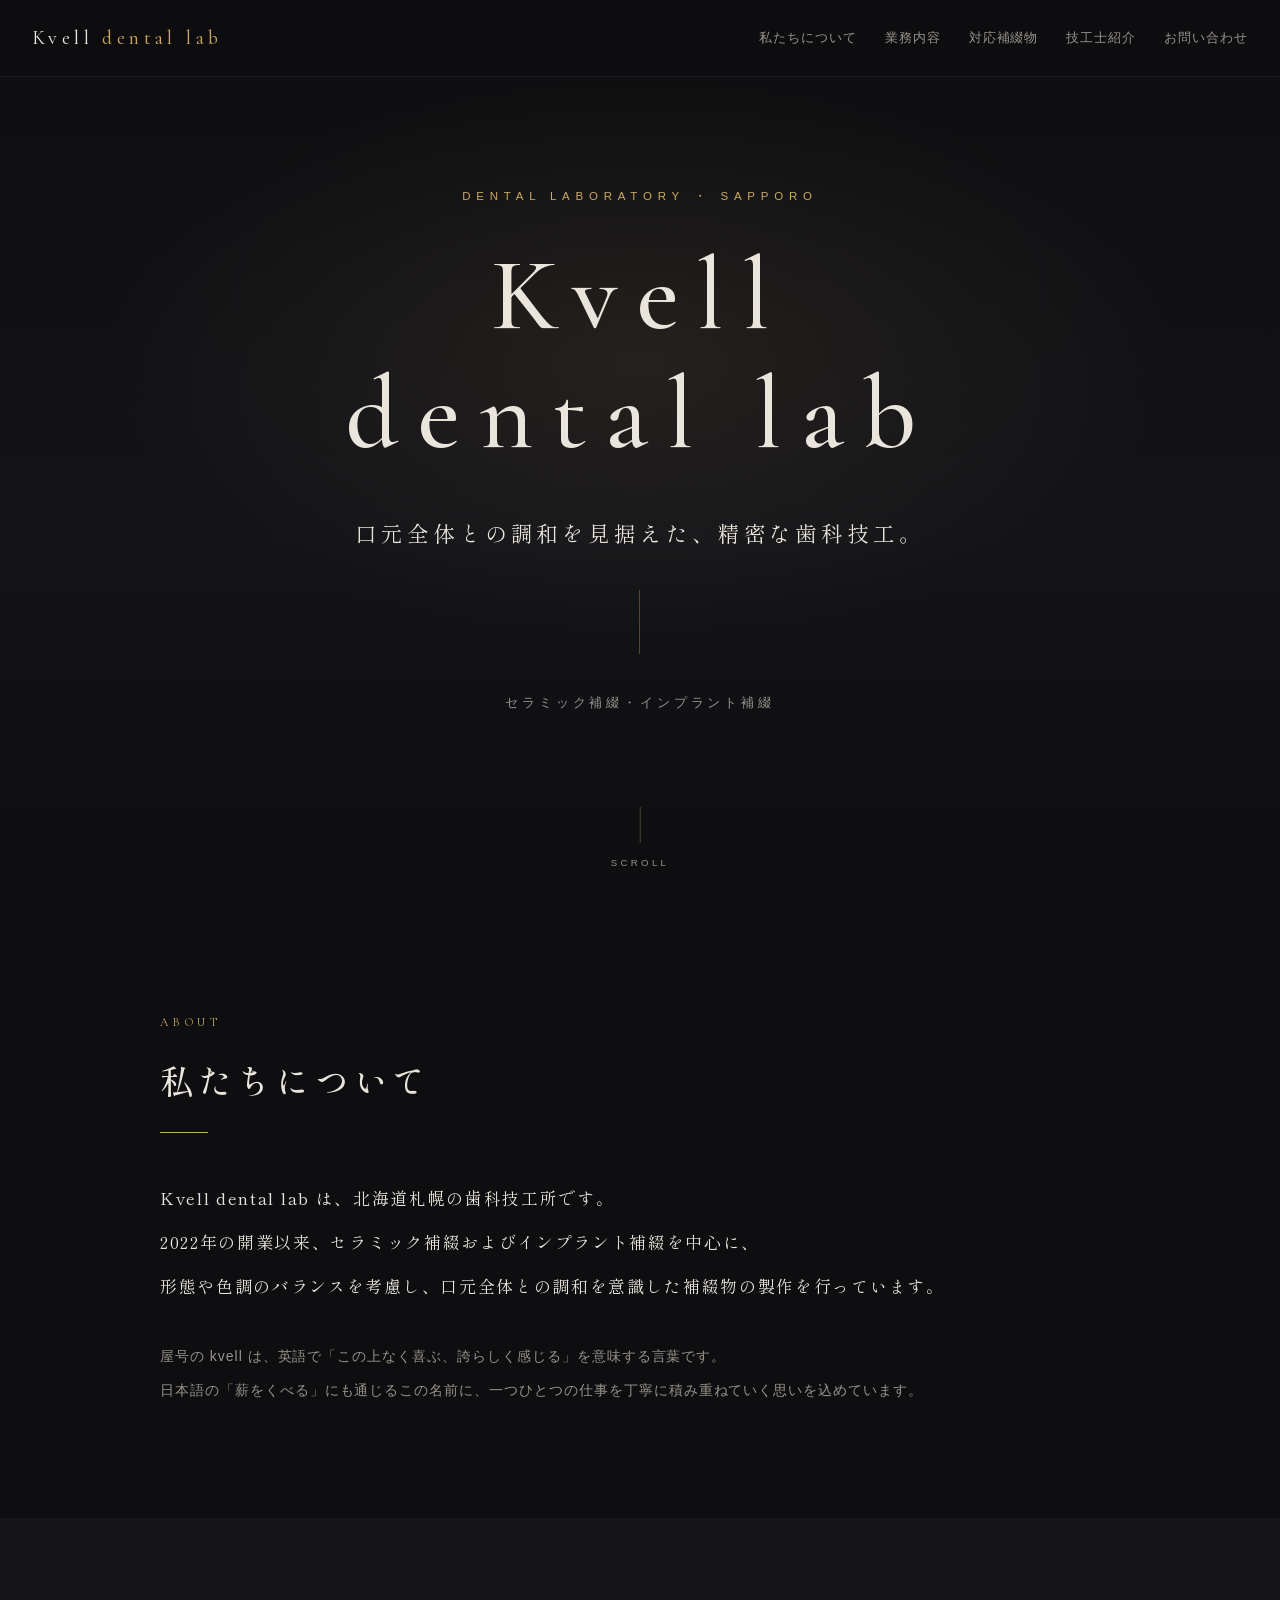
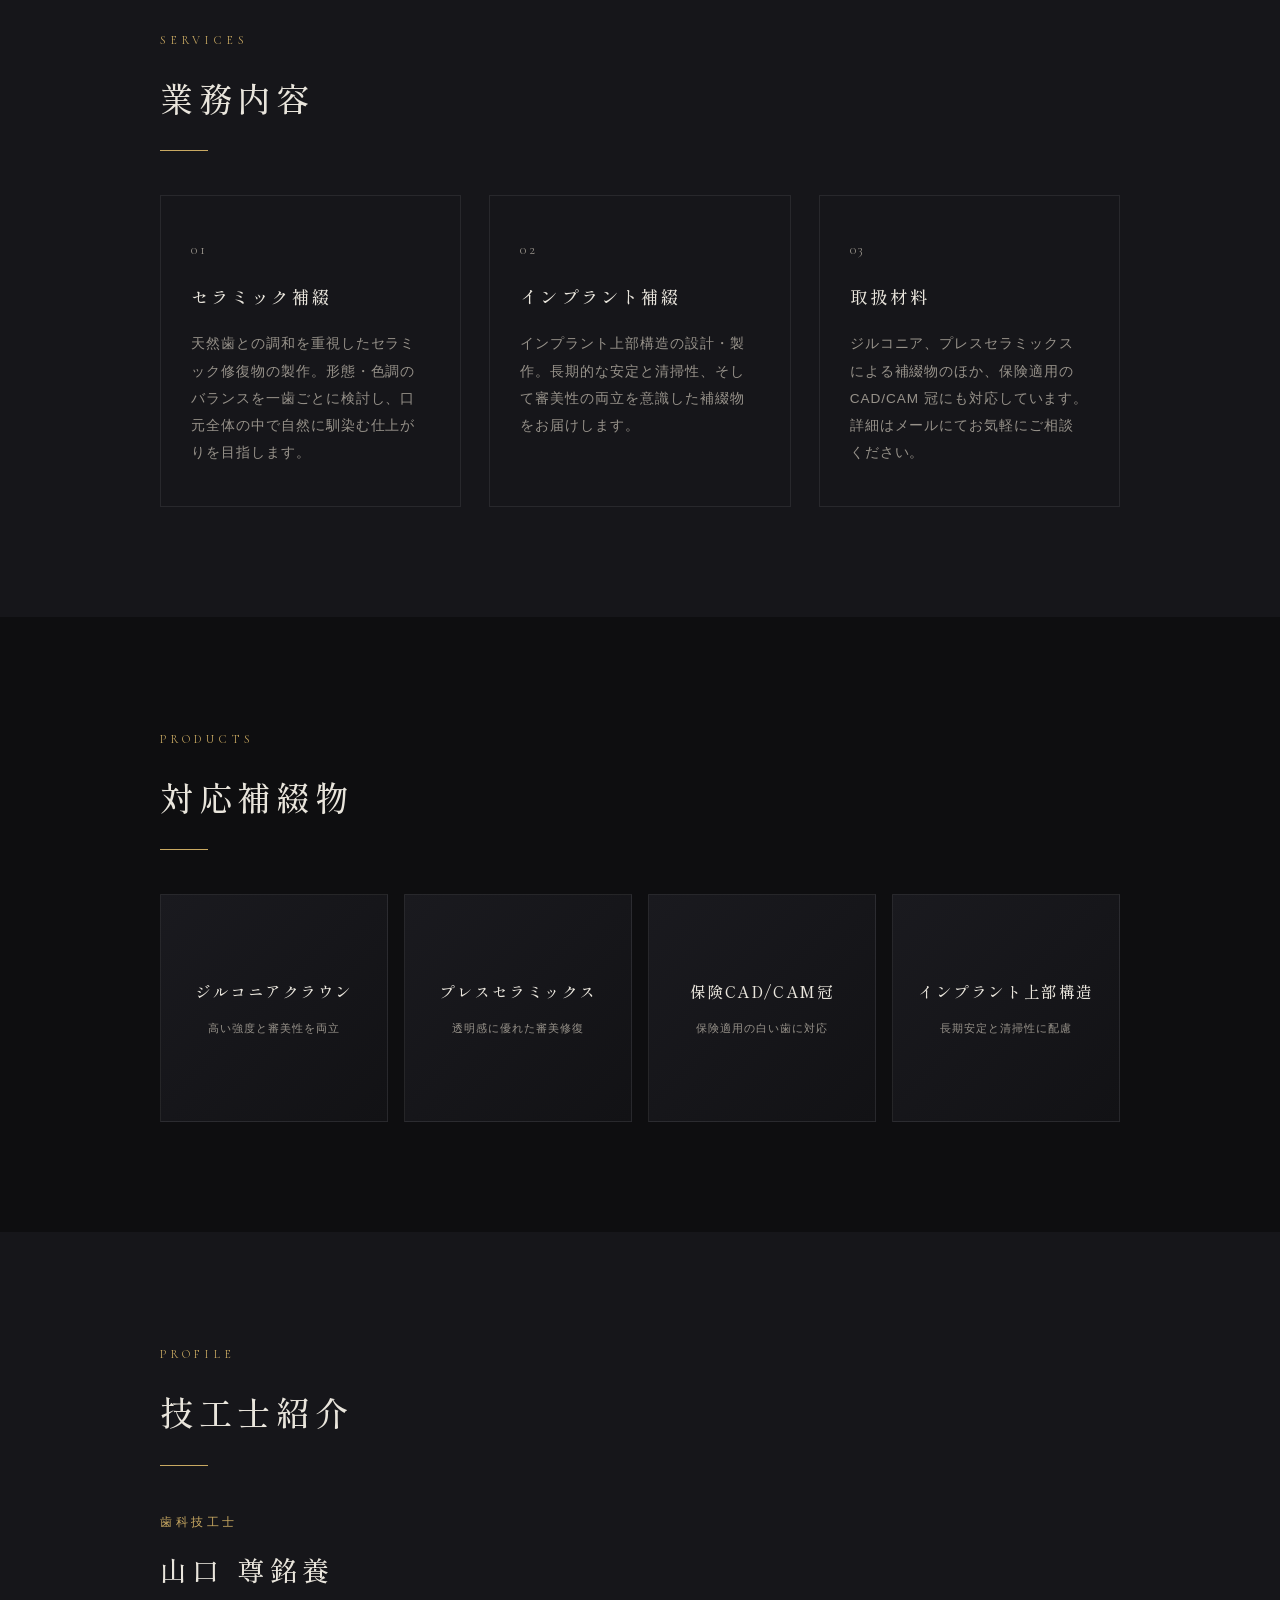
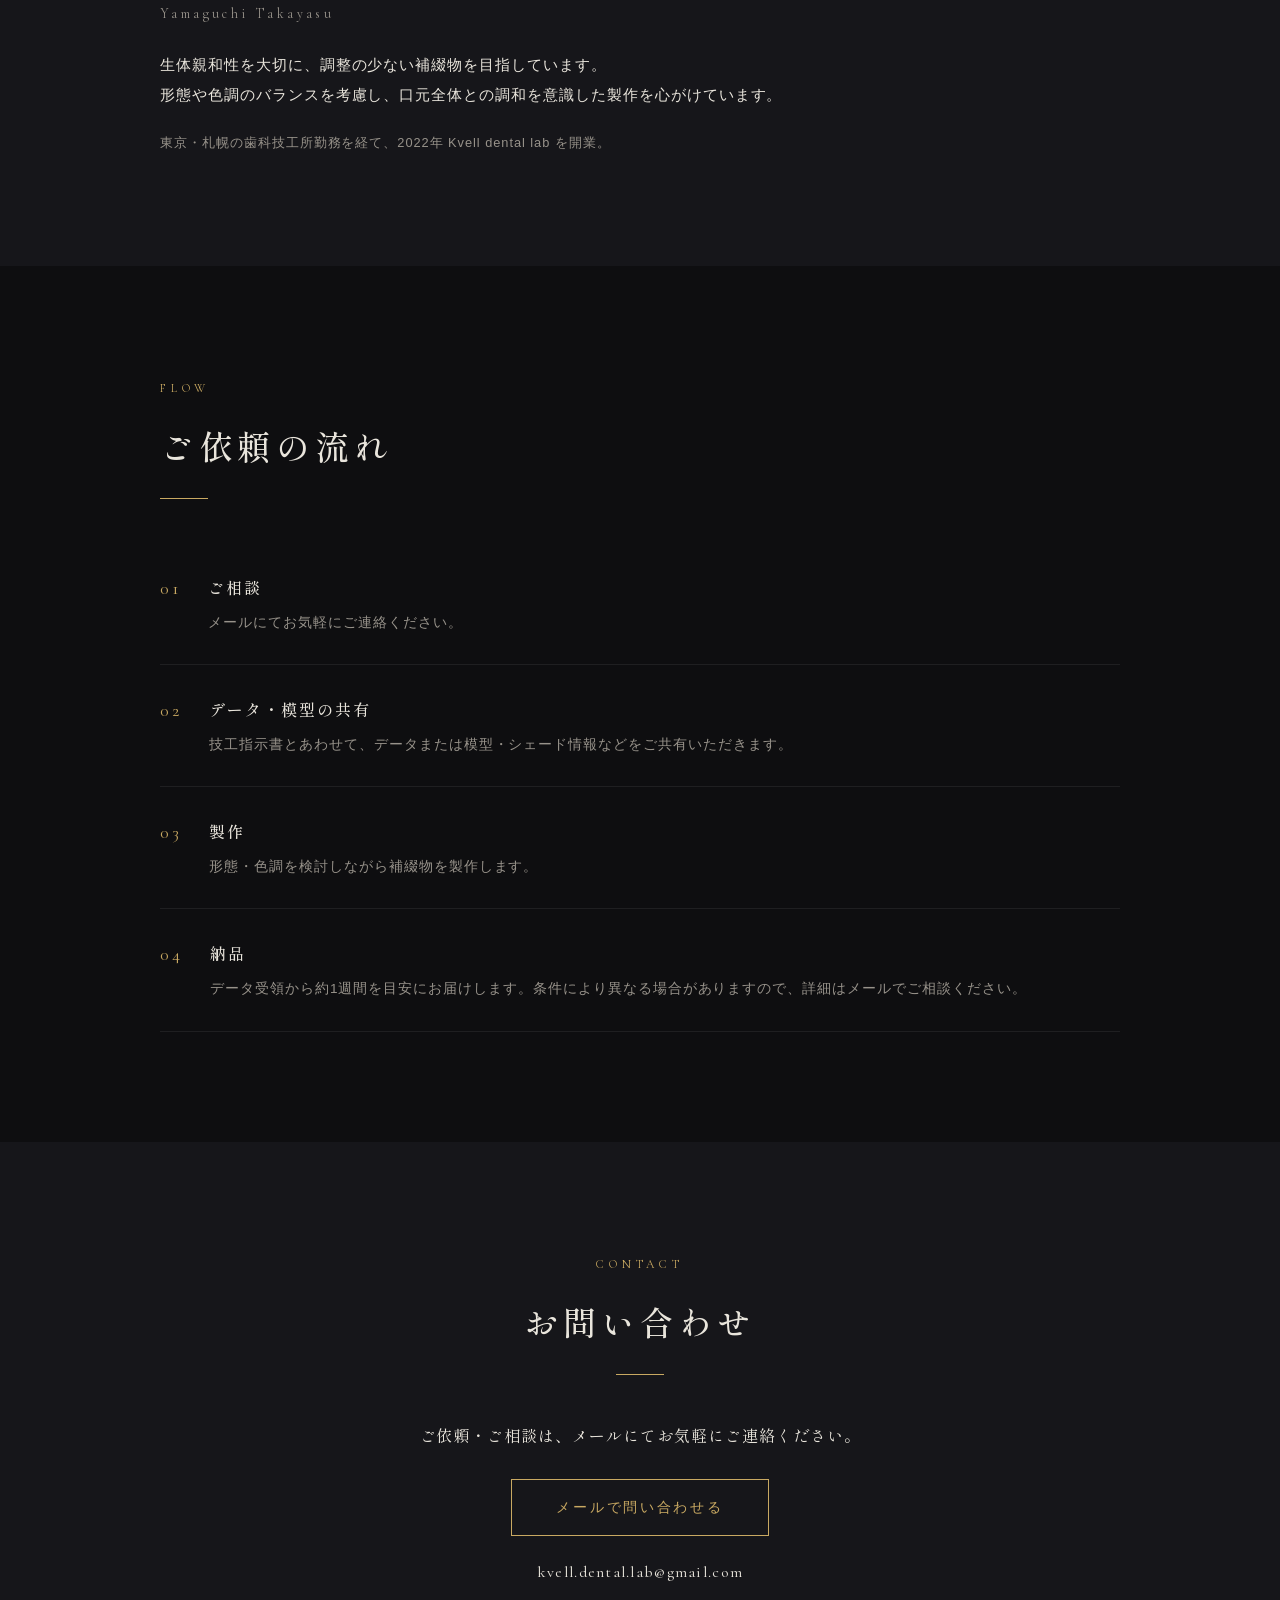
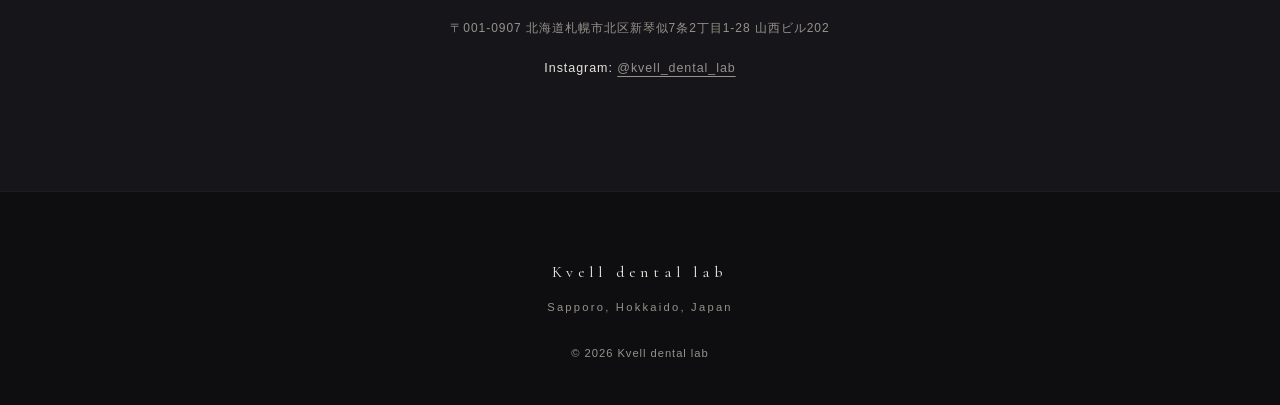
==== commit 4672c5c4: "本文フォントを端末内蔵に切替(通信量半減)" ====
--- a/index.html
+++ b/index.html
@@ -1 +1 @@
-<!DOCTYPE html><html lang="ja" class="shippori_mincho_163a5645-module__3BFY5a__variable cormorant_garamond_c7b5346c-module___897eq__variable noto_sans_jp_bcd4fa3b-module__z5cKuW__variable"><head><meta charSet="utf-8"/><meta name="viewport" content="width=device-width, initial-scale=1"/><link rel="preload" href="/_next/static/media/015ea0aca5e1221e-s.p.423sypyy7lyik.woff2" as="font" crossorigin="" type="font/woff2"/><link rel="preload" href="/_next/static/media/01e4147cff8141ee-s.p.3huc2loe0ie8a.woff2" as="font" crossorigin="" type="font/woff2"/><link rel="preload" href="/_next/static/media/02595049b6f95add-s.p.3x2r1rl6bkl0s.woff2" as="font" crossorigin="" type="font/woff2"/><link rel="preload" href="/_next/static/media/05e881862c018eae-s.p.3nokkvg76x8vy.woff2" as="font" crossorigin="" type="font/woff2"/><link rel="preload" href="/_next/static/media/06a6e1232c90f57a-s.p.2534a9opt-lx8.woff2" as="font" crossorigin="" type="font/woff2"/><link rel="preload" href="/_next/static/media/08878625391215a4-s.p.0z-9sqmpixt84.woff2" as="font" crossorigin="" type="font/woff2"/><link rel="preload" href="/_next/static/media/08e0651dfacdba39-s.p.0r2mr_hwyky5x.woff2" as="font" crossorigin="" type="font/woff2"/><link rel="preload" href="/_next/static/media/09ea9b8285b1a449-s.p.2clkxrj_rprsg.woff2" as="font" crossorigin="" type="font/woff2"/><link rel="preload" href="/_next/static/media/0a7c2a78a6947b3b-s.p.0_h0gbnf_8_0y.woff2" as="font" crossorigin="" type="font/woff2"/><link rel="preload" href="/_next/static/media/0bcf468128dba7fd-s.p.3m9q52cs8cvct.woff2" as="font" crossorigin="" type="font/woff2"/><link rel="preload" href="/_next/static/media/0be74690bc7a3153-s.p.3b8q_ajl-h6i6.woff2" as="font" crossorigin="" type="font/woff2"/><link rel="preload" href="/_next/static/media/0bf1742e8811e2c4-s.p.16k2l7ofkhmzb.woff2" as="font" crossorigin="" type="font/woff2"/><link rel="preload" href="/_next/static/media/0cf3194906a7fedd-s.p.3xakstyiq2oiv.woff2" as="font" crossorigin="" type="font/woff2"/><link rel="preload" href="/_next/static/media/0d9a72c061ff70d5-s.p.3ay4sc6es9256.woff2" as="font" crossorigin="" type="font/woff2"/><link rel="preload" href="/_next/static/media/0d9b4e57d1d1b76b-s.p.1v540ar002z6-.woff2" as="font" crossorigin="" type="font/woff2"/><link rel="preload" href="/_next/static/media/11822b2dde0628a2-s.p.2rkbfq_s9t8dz.woff2" as="font" crossorigin="" type="font/woff2"/><link rel="preload" href="/_next/static/media/11a0ee7c73c4cce0-s.p.112kv1dftpy25.woff2" as="font" crossorigin="" type="font/woff2"/><link rel="preload" href="/_next/static/media/12cb747b95213375-s.p.3mawg69399fk4.woff2" as="font" crossorigin="" type="font/woff2"/><link rel="preload" href="/_next/static/media/13b5e309c9a8d89f-s.p.3p_x8n0575rs1.woff2" as="font" crossorigin="" type="font/woff2"/><link rel="preload" href="/_next/static/media/13e21cab36f2b56e-s.p.2eeenu5jw8ly7.woff2" as="font" crossorigin="" type="font/woff2"/><link rel="preload" href="/_next/static/media/1550d35d96c025bc-s.p.2pur5y9uh9b_y.woff2" as="font" crossorigin="" type="font/woff2"/><link rel="preload" href="/_next/static/media/156ceae3974d13da-s.p.2a7g2mr3-8v79.woff2" as="font" crossorigin="" type="font/woff2"/><link rel="preload" href="/_next/static/media/1786d1835a8fe31a-s.p.2n6h3zcku-pqg.woff2" as="font" crossorigin="" type="font/woff2"/><link rel="preload" href="/_next/static/media/1945067a2baf78ed-s.p.0shjt6tqpw2ha.woff2" as="font" crossorigin="" type="font/woff2"/><link rel="preload" href="/_next/static/media/1d665eb8f3c4e539-s.p.1vnetz-87mgqr.woff2" as="font" crossorigin="" type="font/woff2"/><link rel="preload" href="/_next/static/media/1d799085b14f7942-s.p.2hfo-c9xwv1e_.woff2" as="font" crossorigin="" type="font/woff2"/><link rel="preload" href="/_next/static/media/1e35396ae306882b-s.p.2o5ncm5ueeljl.woff2" as="font" crossorigin="" type="font/woff2"/><link rel="preload" href="/_next/static/media/1e6a144e661f7c55-s.p.03jona-z88gqj.woff2" as="font" crossorigin="" type="font/woff2"/><link rel="preload" href="/_next/static/media/1f4677bf81bf4acf-s.p.2wlu5zehz0ew0.woff2" as="font" crossorigin="" type="font/woff2"/><link rel="preload" href="/_next/static/media/206a2d9e48856009-s.p.1h2tomitolv7f.woff2" as="font" crossorigin="" type="font/woff2"/><link rel="preload" href="/_next/static/media/2089a53e3828f30f-s.p.2qsup-j8n2_er.woff2" as="font" crossorigin="" type="font/woff2"/><link rel="preload" href="/_next/static/media/212dc866d3a5c560-s.p.39a829dt4jpcr.woff2" as="font" crossorigin="" type="font/woff2"/><link rel="preload" href="/_next/static/media/21e1503bf81c843d-s.p.26bo2125mcyvf.woff2" as="font" crossorigin="" type="font/woff2"/><link rel="preload" href="/_next/static/media/2245e12f9d30201c-s.p.1gn7r81etrbp4.woff2" as="font" crossorigin="" type="font/woff2"/><link rel="preload" href="/_next/static/media/2376fbaee8db3978-s.p.1gdcnht8-i19x.woff2" as="font" crossorigin="" type="font/woff2"/><link rel="preload" href="/_next/static/media/23b7be405f594958-s.p.31g44-szi6xcb.woff2" as="font" crossorigin="" type="font/woff2"/><link rel="preload" href="/_next/static/media/261262719ad83836-s.p.0kj5j9ik0dqg1.woff2" as="font" crossorigin="" type="font/woff2"/><link rel="preload" href="/_next/static/media/2618a1a54a33db94-s.p.2668hqfzs9wga.woff2" as="font" crossorigin="" type="font/woff2"/><link rel="preload" href="/_next/static/media/28b5c61ec370f8d5-s.p.3zdkncqgd1jeq.woff2" as="font" crossorigin="" type="font/woff2"/><link rel="preload" href="/_next/static/media/2ba86a82fc22c7c8-s.p.1pw06k4exik3m.woff2" as="font" crossorigin="" type="font/woff2"/><link rel="preload" href="/_next/static/media/2beb0b712b7da81f-s.p.0ryyxwy2szmui.woff2" as="font" crossorigin="" type="font/woff2"/><link rel="preload" href="/_next/static/media/2c8de4ceac31b47f-s.p.2rdrbohywd7op.woff2" as="font" crossorigin="" type="font/woff2"/><link rel="preload" href="/_next/static/media/2d707760c09410d9-s.p.3xuoi240666d7.woff2" as="font" crossorigin="" type="font/woff2"/><link rel="preload" href="/_next/static/media/2e1b578481fad02d-s.p.3a963pi8nk39p.woff2" as="font" crossorigin="" type="font/woff2"/><link rel="preload" href="/_next/static/media/2ed775aa4c169d21-s.p.3z57uupp-4n00.woff2" as="font" crossorigin="" type="font/woff2"/><link rel="preload" href="/_next/static/media/2fb27675ce86428b-s.p.1f0w8uqrsb0b3.woff2" as="font" crossorigin="" type="font/woff2"/><link rel="preload" href="/_next/static/media/2fe163834094f142-s.p.1j50ozc3-uy7e.woff2" as="font" crossorigin="" type="font/woff2"/><link rel="preload" href="/_next/static/media/31a62ac5d07195c5-s.p.05a5kxh6i0txl.woff2" as="font" crossorigin="" type="font/woff2"/><link rel="preload" href="/_next/static/media/31a840d2b4dfec19-s.p.0pk588n_rvir6.woff2" as="font" crossorigin="" type="font/woff2"/><link rel="preload" href="/_next/static/media/32597e8e3e08ef54-s.p.0fwkh82n_963w.woff2" as="font" crossorigin="" type="font/woff2"/><link rel="preload" href="/_next/static/media/33a98fe9c3094d6a-s.p.2_98u4pbcy5d3.woff2" as="font" crossorigin="" type="font/woff2"/><link rel="preload" href="/_next/static/media/33f6f762ccd73a5a-s.p.0o9ytl2wk6zdv.woff2" as="font" crossorigin="" type="font/woff2"/><link rel="preload" href="/_next/static/media/3654f5d955a36e62-s.p.0wlmo7rdxvya5.woff2" as="font" crossorigin="" type="font/woff2"/><link rel="preload" href="/_next/static/media/373c6baab2bdc794-s.p.0frb_t5i4iyzs.woff2" as="font" crossorigin="" type="font/woff2"/><link rel="preload" href="/_next/static/media/374e26ae2c0910e9-s.p.3_5kwrrxts7ou.woff2" as="font" crossorigin="" type="font/woff2"/><link rel="preload" href="/_next/static/media/376eed4300fb78de-s.p.2nl71kec8hk35.woff2" as="font" crossorigin="" type="font/woff2"/><link rel="preload" href="/_next/static/media/38789b4ddcd9aab2-s.p.3cjs0rr0nzdlr.woff2" as="font" crossorigin="" type="font/woff2"/><link rel="preload" href="/_next/static/media/3947363473e18956-s.p.06ig1-c1w-k1h.woff2" as="font" crossorigin="" type="font/woff2"/><link rel="preload" href="/_next/static/media/3bfef7e67c36eeb6-s.p.0ui2hx4x_gtg5.woff2" as="font" crossorigin="" type="font/woff2"/><link rel="preload" href="/_next/static/media/3c0cb9401d629374-s.p.3zhugzj4n5epn.woff2" as="font" crossorigin="" type="font/woff2"/><link rel="preload" href="/_next/static/media/3d08723b97df600e-s.p.0ouba8cja0tf8.woff2" as="font" crossorigin="" type="font/woff2"/><link rel="preload" href="/_next/static/media/3e14161a4e057d9e-s.p.3twyo7oljkyuj.woff2" as="font" crossorigin="" type="font/woff2"/><link rel="preload" href="/_next/static/media/3efa53852be8e3ba-s.p.28aa5csull1ew.woff2" as="font" crossorigin="" type="font/woff2"/><link rel="preload" href="/_next/static/media/4085142e92ee9e9b-s.p.085kuauj7vvaa.woff2" as="font" crossorigin="" type="font/woff2"/><link rel="preload" href="/_next/static/media/40bd3587ea970e6d-s.p.02-hp3w-aer1v.woff2" as="font" crossorigin="" type="font/woff2"/><link rel="preload" href="/_next/static/media/415607414afa29d2-s.p.3c-78bgquwxtd.woff2" as="font" crossorigin="" type="font/woff2"/><link rel="preload" href="/_next/static/media/451569a9f088e96f-s.p.33-8p25anjsdm.woff2" as="font" crossorigin="" type="font/woff2"/><link rel="preload" href="/_next/static/media/458d786e66c0da57-s.p.1sn3-zd1nhkyk.woff2" as="font" crossorigin="" type="font/woff2"/><link rel="preload" href="/_next/static/media/4767505c97a80633-s.p.08xk6o90x-ijt.woff2" as="font" crossorigin="" type="font/woff2"/><link rel="preload" href="/_next/static/media/493efc6b01042928-s.p.3q--kv73o3ta4.woff2" as="font" crossorigin="" type="font/woff2"/><link rel="preload" href="/_next/static/media/4956961da8022661-s.p.1lqqjjm-q7p4u.woff2" as="font" crossorigin="" type="font/woff2"/><link rel="preload" href="/_next/static/media/49975f3c895b7a0e-s.p.28zdc6_tfz8yf.woff2" as="font" crossorigin="" type="font/woff2"/><link rel="preload" href="/_next/static/media/4b25fd1e90f97d4d-s.p.0n8u7k7rfm441.woff2" as="font" crossorigin="" type="font/woff2"/><link rel="preload" href="/_next/static/media/4b60cb31f4e495ba-s.p.0a1n3p29a0-8p.woff2" as="font" crossorigin="" type="font/woff2"/><link rel="preload" href="/_next/static/media/4bbdc314c6931ea1-s.p.28bjnpk6ntp9s.woff2" as="font" crossorigin="" type="font/woff2"/><link rel="preload" href="/_next/static/media/4c051c3d4597a2f4-s.p.2zzkpszx4ndj_.woff2" as="font" crossorigin="" type="font/woff2"/><link rel="preload" href="/_next/static/media/4ef1f5504be954dc-s.p.0jqwoluyp7u5p.woff2" as="font" crossorigin="" type="font/woff2"/><link rel="preload" href="/_next/static/media/5021732891bce24f-s.p.1mq5k7z97m111.woff2" as="font" crossorigin="" type="font/woff2"/><link rel="preload" href="/_next/static/media/508b22ad1b7784d2-s.p.33fgst295je9j.woff2" as="font" crossorigin="" type="font/woff2"/><link rel="preload" href="/_next/static/media/519fc74afb5c2151-s.p.3r5hhscviu3ym.woff2" as="font" crossorigin="" type="font/woff2"/><link rel="preload" href="/_next/static/media/52d0b9f24d645e0c-s.p.11hbbe-f35_78.woff2" as="font" crossorigin="" type="font/woff2"/><link rel="preload" href="/_next/static/media/53e6bdd2c829f363-s.p.42gw4sweuosc0.woff2" as="font" crossorigin="" type="font/woff2"/><link rel="preload" href="/_next/static/media/54a16783febdfb0b-s.p.0y0gzreancqpn.woff2" as="font" crossorigin="" type="font/woff2"/><link rel="preload" href="/_next/static/media/54d134625ea10b1b-s.p.246hgi5exevr2.woff2" as="font" crossorigin="" type="font/woff2"/><link rel="preload" href="/_next/static/media/54e58fe47a3166b5-s.p.2ea244_cn1ryn.woff2" as="font" crossorigin="" type="font/woff2"/><link rel="preload" href="/_next/static/media/550ee814d4ed928a-s.p.2ktbms9s5qva9.woff2" as="font" crossorigin="" type="font/woff2"/><link rel="preload" href="/_next/static/media/572872fe1acf0661-s.p.1peupv-df4z-9.woff2" as="font" crossorigin="" type="font/woff2"/><link rel="preload" href="/_next/static/media/5915696e47db8e94-s.p.3aepjn7wdmznt.woff2" as="font" crossorigin="" type="font/woff2"/><link rel="preload" href="/_next/static/media/59aa7756b936c64c-s.p.2qh_s0gb41_zr.woff2" as="font" crossorigin="" type="font/woff2"/><link rel="preload" href="/_next/static/media/5d77e608e23ec416-s.p.14imn6dtcx-wo.woff2" as="font" crossorigin="" type="font/woff2"/><link rel="preload" href="/_next/static/media/5dfb0a91a34ed9cb-s.p.184g5i2b8xy_1.woff2" as="font" crossorigin="" type="font/woff2"/><link rel="preload" href="/_next/static/media/6044fcae23c60319-s.p.3f7i28om_xfvw.woff2" as="font" crossorigin="" type="font/woff2"/><link rel="preload" href="/_next/static/media/6107e3dfb4b10c60-s.p.3_iusxkppf35h.woff2" as="font" crossorigin="" type="font/woff2"/><link rel="preload" href="/_next/static/media/6138200a75080f73-s.p.0p005afivm39p.woff2" as="font" crossorigin="" type="font/woff2"/><link rel="preload" href="/_next/static/media/64215e33c5d441b2-s.p.0vrgu7kzg0w19.woff2" as="font" crossorigin="" type="font/woff2"/><link rel="preload" href="/_next/static/media/6491c0cce50385a7-s.p.0k92rq8thq77_.woff2" as="font" crossorigin="" type="font/woff2"/><link rel="preload" href="/_next/static/media/65a4dbeb96e50bdf-s.p.3fj127g95uq34.woff2" as="font" crossorigin="" type="font/woff2"/><link rel="preload" href="/_next/static/media/669f21337876b922-s.p.2zjulwbz9mhyg.woff2" as="font" crossorigin="" type="font/woff2"/><link rel="preload" href="/_next/static/media/67e517d6e4d476d1-s.p.32eb2_414g5bl.woff2" as="font" crossorigin="" type="font/woff2"/><link rel="preload" href="/_next/static/media/6891b70c5f51278c-s.p.0bdb2oemfkxe5.woff2" as="font" crossorigin="" type="font/woff2"/><link rel="preload" href="/_next/static/media/695e90ff40db72d7-s.p.42vd7cjz2e4xc.woff2" as="font" crossorigin="" type="font/woff2"/><link rel="preload" href="/_next/static/media/6ae167326681c07f-s.p.1y2_15qj79_w-.woff2" as="font" crossorigin="" type="font/woff2"/><link rel="preload" href="/_next/static/media/6bd6c9eae9cbf969-s.p.0pciwrxqi_tt7.woff2" as="font" crossorigin="" type="font/woff2"/><link rel="preload" href="/_next/static/media/6c5428c69d1f439d-s.p.08pcv38wqxge3.woff2" as="font" crossorigin="" type="font/woff2"/><link rel="preload" href="/_next/static/media/6c5e8079f415af1d-s.p.3ekj4ftgnv435.woff2" as="font" crossorigin="" type="font/woff2"/><link rel="preload" href="/_next/static/media/6c6d4acc001481db-s.p.0m2uw9mi3mepz.woff2" as="font" crossorigin="" type="font/woff2"/><link rel="preload" href="/_next/static/media/6c9140f32761da3f-s.p.37luxe_kxgq1s.woff2" as="font" crossorigin="" type="font/woff2"/><link rel="preload" href="/_next/static/media/6ca85738e9b96f22-s.p.1b11cq9ftilhl.woff2" as="font" crossorigin="" type="font/woff2"/><link rel="preload" href="/_next/static/media/6cc8f4ee8987a880-s.p.1_-o03hkvfcj1.woff2" as="font" crossorigin="" type="font/woff2"/><link rel="preload" href="/_next/static/media/6d9e5bfeb539553f-s.p.232ydd26i6q3g.woff2" as="font" crossorigin="" type="font/woff2"/><link rel="preload" href="/_next/static/media/6f70fb5427f65521-s.p.3ilguo93u2dr-.woff2" as="font" crossorigin="" type="font/woff2"/><link rel="preload" href="/_next/static/media/70d986737253603d-s.p.1wjk-q7kkj-4a.woff2" as="font" crossorigin="" type="font/woff2"/><link rel="preload" href="/_next/static/media/7101c2d57779be6a-s.p.14zztzf3wfrp4.woff2" as="font" crossorigin="" type="font/woff2"/><link rel="preload" href="/_next/static/media/71f19c7e710fddbc-s.p.1lyh_1xk23u_u.woff2" as="font" crossorigin="" type="font/woff2"/><link rel="preload" href="/_next/static/media/751b11b49ce0d388-s.p.298orya5fyj8r.woff2" as="font" crossorigin="" type="font/woff2"/><link rel="preload" href="/_next/static/media/752c8350f4e1acf4-s.p.02kush6ouupkr.woff2" as="font" crossorigin="" type="font/woff2"/><link rel="preload" href="/_next/static/media/75a334eaf06ebc59-s.p.3umdlz79djmgw.woff2" as="font" crossorigin="" type="font/woff2"/><link rel="preload" href="/_next/static/media/777114abfff37eae-s.p.3kqqw485cjcai.woff2" as="font" crossorigin="" type="font/woff2"/><link rel="preload" href="/_next/static/media/7a13febda313d861-s.p.0wv2xf7ceulz6.woff2" as="font" crossorigin="" type="font/woff2"/><link rel="preload" href="/_next/static/media/7a2f3135fe433aa4-s.p.1c92x2fhiqhfb.woff2" as="font" crossorigin="" type="font/woff2"/><link rel="preload" href="/_next/static/media/7ae58258b426c961-s.p.2t3fl49tkqwri.woff2" as="font" crossorigin="" type="font/woff2"/><link rel="preload" href="/_next/static/media/7c072bd275320fa6-s.p.2d-1ofaqbeupr.woff2" as="font" crossorigin="" type="font/woff2"/><link rel="preload" href="/_next/static/media/7c2ffb46edd62631-s.p.3q-nq5n1sfx4i.woff2" as="font" crossorigin="" type="font/woff2"/><link rel="preload" href="/_next/static/media/7c6c8b38664d240a-s.p.34hikliu5chdh.woff2" as="font" crossorigin="" type="font/woff2"/><link rel="preload" href="/_next/static/media/7c8a7335d4732f48-s.p.2vd-ohutw1ig3.woff2" as="font" crossorigin="" type="font/woff2"/><link rel="preload" href="/_next/static/media/7d6151e7a87b4b3f-s.p.2icmn29d-9hbp.woff2" as="font" crossorigin="" type="font/woff2"/><link rel="preload" href="/_next/static/media/8099d4f1b0a5095a-s.p.2sxh5hir5b_p5.woff2" as="font" crossorigin="" type="font/woff2"/><link rel="preload" href="/_next/static/media/82241d8393112b97-s.p.40xfg8fi0ltid.woff2" as="font" crossorigin="" type="font/woff2"/><link rel="preload" href="/_next/static/media/83503e98fa259708-s.p.0k0se02c-fd72.woff2" as="font" crossorigin="" type="font/woff2"/><link rel="preload" href="/_next/static/media/8445c49abad103e8-s.p.0gabc338uxatb.woff2" as="font" crossorigin="" type="font/woff2"/><link rel="preload" href="/_next/static/media/84c82f679cc667c4-s.p.1-tto76p1pn49.woff2" as="font" crossorigin="" type="font/woff2"/><link rel="preload" href="/_next/static/media/84d3b623834cd6b2-s.p.27a9dhuxlxm_x.woff2" as="font" crossorigin="" type="font/woff2"/><link rel="preload" href="/_next/static/media/86086456ba3e0596-s.p.3b05nq30iy6y9.woff2" as="font" crossorigin="" type="font/woff2"/><link rel="preload" href="/_next/static/media/8797c431e49b1579-s.p.0ykoq7ji4u3sz.woff2" as="font" crossorigin="" type="font/woff2"/><link rel="preload" href="/_next/static/media/8acc8d024ad9b2e2-s.p.15dg74iidw0w3.woff2" as="font" crossorigin="" type="font/woff2"/><link rel="preload" href="/_next/static/media/8ccc7d6b0aaa09fe-s.p.14fi0zcuevtg5.woff2" as="font" crossorigin="" type="font/woff2"/><link rel="preload" href="/_next/static/media/8cdbbd533bf92c4f-s.p.2_6gkgj60a97z.woff2" as="font" crossorigin="" type="font/woff2"/><link rel="preload" href="/_next/static/media/8f07e708e9686349-s.p.2yc3n_p0mbj01.woff2" as="font" crossorigin="" type="font/woff2"/><link rel="preload" href="/_next/static/media/8f4be0cb1f92cb1b-s.p.2yjqbslx4ggg7.woff2" as="font" crossorigin="" type="font/woff2"/><link rel="preload" href="/_next/static/media/8f885835fa857b27-s.p.0rprjved179ep.woff2" as="font" crossorigin="" type="font/woff2"/><link rel="preload" href="/_next/static/media/90a1da2c22a770bc-s.p.02udq5_j34072.woff2" as="font" crossorigin="" type="font/woff2"/><link rel="preload" href="/_next/static/media/90fa4567325d9c38-s.p.360lyalp04r19.woff2" as="font" crossorigin="" type="font/woff2"/><link rel="preload" href="/_next/static/media/915803965e469afe-s.p.3xmsoufi3tk9x.woff2" as="font" crossorigin="" type="font/woff2"/><link rel="preload" href="/_next/static/media/915ae827542aa87b-s.p.1_8he5yrit7dk.woff2" as="font" crossorigin="" type="font/woff2"/><link rel="preload" href="/_next/static/media/94501a3d850085ef-s.p.3cgth8uf_1tb1.woff2" as="font" crossorigin="" type="font/woff2"/><link rel="preload" href="/_next/static/media/96f71c39eab7bade-s.p.3b1zkt68_o6e3.woff2" as="font" crossorigin="" type="font/woff2"/><link rel="preload" href="/_next/static/media/9763052fe6f7acd7-s.p.0zr-i-37dvrca.woff2" as="font" crossorigin="" type="font/woff2"/><link rel="preload" href="/_next/static/media/979db3f1ab76830a-s.p.0el9o6540ckrj.woff2" as="font" crossorigin="" type="font/woff2"/><link rel="preload" href="/_next/static/media/99af7a5e05f14c7a-s.p.07en15v_kekpm.woff2" as="font" crossorigin="" type="font/woff2"/><link rel="preload" href="/_next/static/media/9a35c8148d4b7bb4-s.p.051lh25he72qw.woff2" as="font" crossorigin="" type="font/woff2"/><link rel="preload" href="/_next/static/media/9acc6bee40addb05-s.p.0cs83o115o1l4.woff2" as="font" crossorigin="" type="font/woff2"/><link rel="preload" href="/_next/static/media/9b153290112c6b19-s.p.392h-z50yhyog.woff2" as="font" crossorigin="" type="font/woff2"/><link rel="preload" href="/_next/static/media/9bfbbb1540dfe0a8-s.p.2qo0wwhrvu7yc.woff2" as="font" crossorigin="" type="font/woff2"/><link rel="preload" href="/_next/static/media/9c440ccdd357dc02-s.p.39o-3oq9hhfkf.woff2" as="font" crossorigin="" type="font/woff2"/><link rel="preload" href="/_next/static/media/9cf582ba3ab89f21-s.p.2ch0jgza2gk-f.woff2" as="font" crossorigin="" type="font/woff2"/><link rel="preload" href="/_next/static/media/9d9ffedb61f08bb5-s.p.2e4lfunuxj6xq.woff2" as="font" crossorigin="" type="font/woff2"/><link rel="preload" href="/_next/static/media/9e95f922d81caec2-s.p.332d8d9p0x4p0.woff2" as="font" crossorigin="" type="font/woff2"/><link rel="preload" href="/_next/static/media/a028ba3f0f820b7f-s.p.291ojc6kh--j9.woff2" as="font" crossorigin="" type="font/woff2"/><link rel="preload" href="/_next/static/media/a121c274c846112d-s.p.30i8e_34966qr.woff2" as="font" crossorigin="" type="font/woff2"/><link rel="preload" href="/_next/static/media/a132698403129a0b-s.p.0gp7-hwd7x9qd.woff2" as="font" crossorigin="" type="font/woff2"/><link rel="preload" href="/_next/static/media/a1af7aaef7d0c635-s.p.2ts__54w0l-27.woff2" as="font" crossorigin="" type="font/woff2"/><link rel="preload" href="/_next/static/media/a26014a0dc87dcaa-s.p.1nthziyhjp-a4.woff2" as="font" crossorigin="" type="font/woff2"/><link rel="preload" href="/_next/static/media/a2e43fa771f656bf-s.p.3q5vrwybvujp5.woff2" as="font" crossorigin="" type="font/woff2"/><link rel="preload" href="/_next/static/media/a45e4cc75cf9026a-s.p.182nolkz2sat0.woff2" as="font" crossorigin="" type="font/woff2"/><link rel="preload" href="/_next/static/media/a502fc45f67af1a1-s.p.26li-m1l1lnnk.woff2" as="font" crossorigin="" type="font/woff2"/><link rel="preload" href="/_next/static/media/a53be6cb59efe5c1-s.p.1-kffaim7lqjo.woff2" as="font" crossorigin="" type="font/woff2"/><link rel="preload" href="/_next/static/media/a60a684102b0f347-s.p.3mtz_gcan7dwb.woff2" as="font" crossorigin="" type="font/woff2"/><link rel="preload" href="/_next/static/media/a712b911abbea87b-s.p.2nzwm2z4pg-12.woff2" as="font" crossorigin="" type="font/woff2"/><link rel="preload" href="/_next/static/media/a7e9c972341ecbba-s.p.3kggn5i9ffixv.woff2" as="font" crossorigin="" type="font/woff2"/><link rel="preload" href="/_next/static/media/ab09bf20b972d104-s.p.3f1gh6yaoj1yw.woff2" as="font" crossorigin="" type="font/woff2"/><link rel="preload" href="/_next/static/media/ab8d5b1e021de455-s.p.092fonhjyngu6.woff2" as="font" crossorigin="" type="font/woff2"/><link rel="preload" href="/_next/static/media/ad9c66e761fed85a-s.p.17y412u0mab7-.woff2" as="font" crossorigin="" type="font/woff2"/><link rel="preload" href="/_next/static/media/adf80b22c6dd6ffe-s.p.2qj7fy3au_xm_.woff2" as="font" crossorigin="" type="font/woff2"/><link rel="preload" href="/_next/static/media/af4dee3f610d8e8d-s.p.0jzlfzqa2cxkz.woff2" as="font" crossorigin="" type="font/woff2"/><link rel="preload" href="/_next/static/media/b0a51828aaf72d6f-s.p.1tsxfwln6uwvc.woff2" as="font" crossorigin="" type="font/woff2"/><link rel="preload" href="/_next/static/media/b16229f9212f24c9-s.p.4417epcz34zrx.woff2" as="font" crossorigin="" type="font/woff2"/><link rel="preload" href="/_next/static/media/b1c709ea4d806c76-s.p.2clilh5fgtmhi.woff2" as="font" crossorigin="" type="font/woff2"/><link rel="preload" href="/_next/static/media/b2f3e5ae01934274-s.p.1ka1krego2pqu.woff2" as="font" crossorigin="" type="font/woff2"/><link rel="preload" href="/_next/static/media/b4a034adaead385d-s.p.3ob53a-_rz3d0.woff2" as="font" crossorigin="" type="font/woff2"/><link rel="preload" href="/_next/static/media/b5082412c3377e82-s.p.2ck5dhigcfz9w.woff2" as="font" crossorigin="" type="font/woff2"/><link rel="preload" href="/_next/static/media/b58c247b47154542-s.p.20gy0jrwgij-4.woff2" as="font" crossorigin="" type="font/woff2"/><link rel="preload" href="/_next/static/media/b9256b22eb936204-s.p.0g024m4ji74b5.woff2" as="font" crossorigin="" type="font/woff2"/><link rel="preload" href="/_next/static/media/b9baf31c6bb6581a-s.p.27rzhf59xt4xp.woff2" as="font" crossorigin="" type="font/woff2"/><link rel="preload" href="/_next/static/media/ba94d48bd77ba958-s.p.1gb7hypsr6yl4.woff2" as="font" crossorigin="" type="font/woff2"/><link rel="preload" href="/_next/static/media/bd5a79adfd11b0d5-s.p.2xrkcb8yt9b_x.woff2" as="font" crossorigin="" type="font/woff2"/><link rel="preload" href="/_next/static/media/bee443342b0de315-s.p.0gf4ro11ddovx.woff2" as="font" crossorigin="" type="font/woff2"/><link rel="preload" href="/_next/static/media/bff3a61cf7930875-s.p.2ayt2tc4edtkl.woff2" as="font" crossorigin="" type="font/woff2"/><link rel="preload" href="/_next/static/media/c0126dc0a2db2600-s.p.0j0v0kw5euyyb.woff2" as="font" crossorigin="" type="font/woff2"/><link rel="preload" href="/_next/static/media/c06187da38f84b0d-s.p.1juiqlx05thne.woff2" as="font" crossorigin="" type="font/woff2"/><link rel="preload" href="/_next/static/media/c3437e60b99f165b-s.p.1ij4ko5u3olj5.woff2" as="font" crossorigin="" type="font/woff2"/><link rel="preload" href="/_next/static/media/c5ea67d88d1ddbec-s.p.0gidr8mgde22s.woff2" as="font" crossorigin="" type="font/woff2"/><link rel="preload" href="/_next/static/media/c740a0a269df529d-s.p.1nzmitq6h99bc.woff2" as="font" crossorigin="" type="font/woff2"/><link rel="preload" href="/_next/static/media/c86782e5cbbca2ad-s.p.3y7x31lrgkdrk.woff2" as="font" crossorigin="" type="font/woff2"/><link rel="preload" href="/_next/static/media/c870e5e66d174797-s.p.0ptgv_advm2zn.woff2" as="font" crossorigin="" type="font/woff2"/><link rel="preload" href="/_next/static/media/c88a9d6a8f889be8-s.p.1k60lhexun4l3.woff2" as="font" crossorigin="" type="font/woff2"/><link rel="preload" href="/_next/static/media/c9ae74c195d73c34-s.p.157kvroy_ag5q.woff2" as="font" crossorigin="" type="font/woff2"/><link rel="preload" href="/_next/static/media/cadbb84c14989047-s.p.41jnxsr4xj4v6.woff2" as="font" crossorigin="" type="font/woff2"/><link rel="preload" href="/_next/static/media/cd7d27c602315efb-s.p.01z6q3w1rwltp.woff2" as="font" crossorigin="" type="font/woff2"/><link rel="preload" href="/_next/static/media/cd99c5283c7a2bdc-s.p.2y0v_7dhd2m8u.woff2" as="font" crossorigin="" type="font/woff2"/><link rel="preload" href="/_next/static/media/ce864dc4e945e83f-s.p.3i4ktnvxzasuj.woff2" as="font" crossorigin="" type="font/woff2"/><link rel="preload" href="/_next/static/media/cee00638d1050a29-s.p.0k0n-4hfp4e5e.woff2" as="font" crossorigin="" type="font/woff2"/><link rel="preload" href="/_next/static/media/cee013b5f114a556-s.p.22npw_r260nu7.woff2" as="font" crossorigin="" type="font/woff2"/><link rel="preload" href="/_next/static/media/cf3bb0f5346aac86-s.p.1ady8ap21q7gh.woff2" as="font" crossorigin="" type="font/woff2"/><link rel="preload" href="/_next/static/media/d1b9cdd835d8f5b2-s.p.3w00qqldqxcmf.woff2" as="font" crossorigin="" type="font/woff2"/><link rel="preload" href="/_next/static/media/d24619225d5fe749-s.p.1aaxufc7xkwil.woff2" as="font" crossorigin="" type="font/woff2"/><link rel="preload" href="/_next/static/media/d54a8b15b068fb85-s.p.112utacybmiyc.woff2" as="font" crossorigin="" type="font/woff2"/><link rel="preload" href="/_next/static/media/d5814a861eeef13e-s.p.0zx09s1ktweru.woff2" as="font" crossorigin="" type="font/woff2"/><link rel="preload" href="/_next/static/media/d6162c71ddcfdcc2-s.p.2yauzain9fd48.woff2" as="font" crossorigin="" type="font/woff2"/><link rel="preload" href="/_next/static/media/d8b268dd474e5afa-s.p.0ht7nwwtgyw31.woff2" as="font" crossorigin="" type="font/woff2"/><link rel="preload" href="/_next/static/media/d8b9663d384218a1-s.p.2_rsqlkevy0w4.woff2" as="font" crossorigin="" type="font/woff2"/><link rel="preload" href="/_next/static/media/d8cf5fd4ecfad536-s.p.0x_jd2c7p_o7a.woff2" as="font" crossorigin="" type="font/woff2"/><link rel="preload" href="/_next/static/media/db34de37da6c3c21-s.p.0-bgztmpxcc_5.woff2" as="font" crossorigin="" type="font/woff2"/><link rel="preload" href="/_next/static/media/dce1a25d4ed07c47-s.p.3a0ko89t6rag7.woff2" as="font" crossorigin="" type="font/woff2"/><link rel="preload" href="/_next/static/media/de55fc1b2a8e2e80-s.p.0ywbyzzp_j4jz.woff2" as="font" crossorigin="" type="font/woff2"/><link rel="preload" href="/_next/static/media/decd0bb4ae579b12-s.p.3u2g_83vr0mux.woff2" as="font" crossorigin="" type="font/woff2"/><link rel="preload" href="/_next/static/media/e005b929144b89f8-s.p.2bgdr3mpltfqn.woff2" as="font" crossorigin="" type="font/woff2"/><link rel="preload" href="/_next/static/media/e079b397c314b198-s.p.2xygqjgj14i78.woff2" as="font" crossorigin="" type="font/woff2"/><link rel="preload" href="/_next/static/media/e190616c44e6934d-s.p.3t4exhgr9dig6.woff2" as="font" crossorigin="" type="font/woff2"/><link rel="preload" href="/_next/static/media/e1be1c05f1c19278-s.p.3xiolko8b8cd5.woff2" as="font" crossorigin="" type="font/woff2"/><link rel="preload" href="/_next/static/media/e1c5a41184cf7f2e-s.p.2kklai7dgt83y.woff2" as="font" crossorigin="" type="font/woff2"/><link rel="preload" href="/_next/static/media/e23faadc124c45a1-s.p.0usxleu0r0qf4.woff2" as="font" crossorigin="" type="font/woff2"/><link rel="preload" href="/_next/static/media/e2a8d81307baa5ba-s.p.0xpt8cl1mfrr1.woff2" as="font" crossorigin="" type="font/woff2"/><link rel="preload" href="/_next/static/media/e2c4d36c4ad37269-s.p.32552_5h8rx79.woff2" as="font" crossorigin="" type="font/woff2"/><link rel="preload" href="/_next/static/media/e4682909237e675e-s.p.27l02y9dvh1iz.woff2" as="font" crossorigin="" type="font/woff2"/><link rel="preload" href="/_next/static/media/e5d0cf08bbdec5f2-s.p.0r3gc4lkygeyh.woff2" as="font" crossorigin="" type="font/woff2"/><link rel="preload" href="/_next/static/media/e661af37c14a42e3-s.p.1mz-99ozpgutt.woff2" as="font" crossorigin="" type="font/woff2"/><link rel="preload" href="/_next/static/media/ea06ad766833fd97-s.p.1-_7hmn2tg5_y.woff2" as="font" crossorigin="" type="font/woff2"/><link rel="preload" href="/_next/static/media/eab4f0fbaecdb821-s.p.2jnznjfbh9t2m.woff2" as="font" crossorigin="" type="font/woff2"/><link rel="preload" href="/_next/static/media/eea3aa7f04894599-s.p.04jnmn5u0czmh.woff2" as="font" crossorigin="" type="font/woff2"/><link rel="preload" href="/_next/static/media/f03c12d2a1ba7fd0-s.p.3auvvsnc86--o.woff2" as="font" crossorigin="" type="font/woff2"/><link rel="preload" href="/_next/static/media/f13577b53e40deb0-s.p.3l2z100_r6g4u.woff2" as="font" crossorigin="" type="font/woff2"/><link rel="preload" href="/_next/static/media/f3a621d2f9ad1330-s.p.1md2a3g580d6c.woff2" as="font" crossorigin="" type="font/woff2"/><link rel="preload" href="/_next/static/media/f59c1b95a391b88b-s.p.35rven8uaftzm.woff2" as="font" crossorigin="" type="font/woff2"/><link rel="preload" href="/_next/static/media/f5dfcb16021eb88f-s.p.0z3zgw4i3brzi.woff2" as="font" crossorigin="" type="font/woff2"/><link rel="preload" href="/_next/static/media/f7319e7f4a681b98-s.p.0_90i_c7vvdlz.woff2" as="font" crossorigin="" type="font/woff2"/><link rel="preload" href="/_next/static/media/fa37dd139adb2a59-s.p.2csxmlgcyc75i.woff2" as="font" crossorigin="" type="font/woff2"/><link rel="preload" href="/_next/static/media/fa3b2c40d7fa0e6e-s.p.2z_i8frsbvv31.woff2" as="font" crossorigin="" type="font/woff2"/><link rel="preload" href="/_next/static/media/faa46480125ad391-s.p.16-wn-a9mjh0h.woff2" as="font" crossorigin="" type="font/woff2"/><link rel="preload" href="/_next/static/media/fbced47c0b703ed3-s.p.2iujf86xgx-2k.woff2" as="font" crossorigin="" type="font/woff2"/><link rel="preload" href="/_next/static/media/fca0f80f0a2c91ce-s.p.2_o_dkq2n_hoc.woff2" as="font" crossorigin="" type="font/woff2"/><link rel="preload" href="/_next/static/media/fcf0f807a37a6555-s.p.14v77_pwt5ww2.woff2" as="font" crossorigin="" type="font/woff2"/><link rel="preload" href="/_next/static/media/fe06e126090e1e9f-s.p.1dprc6c_h4m0f.woff2" as="font" crossorigin="" type="font/woff2"/><link rel="preload" href="/_next/static/media/ff416a9b9a0a3d26-s.p.03nq_833jniy3.woff2" as="font" crossorigin="" type="font/woff2"/><link rel="preload" href="/_next/static/media/ffd8812edde6b728-s.p.1yxpl4n72xji-.woff2" as="font" crossorigin="" type="font/woff2"/><link rel="preload" href="/_next/static/media/ffd9c594ed4efb91-s.p.425p04rnpwrpl.woff2" as="font" crossorigin="" type="font/woff2"/><link rel="stylesheet" href="/_next/static/chunks/1tza8_sj8vp9q.css" data-precedence="next"/><link rel="stylesheet" href="/_next/static/chunks/1e383s35wljwt.css" data-precedence="next"/><link rel="stylesheet" href="/_next/static/chunks/3fc7t28k_7p3-.css" data-precedence="next"/><link rel="stylesheet" href="/_next/static/chunks/0ge__io-5puh8.css" data-precedence="next"/><link rel="preload" as="script" fetchPriority="low" href="/_next/static/chunks/1jq4o6yq14o4c.js"/><script src="/_next/static/chunks/3bvs1nl3bjmpb.js" async=""></script><script src="/_next/static/chunks/25o46h8mdjlrg.js" async=""></script><script src="/_next/static/chunks/turbopack-1wo04g1ztmfqf.js" async=""></script><script src="/_next/static/chunks/158myu8e_yme3.js" async=""></script><script src="/_next/static/chunks/36sc4trt7n_gt.js" async=""></script><meta name="next-size-adjust" content=""/><title>Kvell dental lab | 北海道札幌の歯科技工所</title><meta name="description" content="北海道札幌の歯科技工所 Kvell dental lab。セラミック補綴・インプラント補綴を中心に、口元全体との調和を意識した補綴物を製作しています。"/><meta property="og:title" content="Kvell dental lab | 北海道札幌の歯科技工所"/><meta property="og:description" content="セラミック補綴・インプラント補綴。口元全体との調和を意識した補綴物の製作。"/><meta property="og:url" content="https://kvell-dental-lab.github.io/"/><meta property="og:image" content="https://kvell-dental-lab.github.io/ogp.png"/><meta property="og:type" content="website"/><meta name="twitter:card" content="summary_large_image"/><meta name="twitter:title" content="Kvell dental lab | 北海道札幌の歯科技工所"/><meta name="twitter:description" content="セラミック補綴・インプラント補綴。口元全体との調和を意識した補綴物の製作。"/><meta name="twitter:image" content="https://kvell-dental-lab.github.io/ogp.png"/><link rel="icon" href="https://kvell-dental-lab.github.io/favicon.svg"/><link rel="apple-touch-icon" href="https://kvell-dental-lab.github.io/apple-touch-icon.png"/><script src="/_next/static/chunks/0cz1d0mv5g_q7.js" noModule=""></script></head><body><div hidden=""><!--$--><!--/$--></div><header class="site-header"><a href="#top" class="header-logo">Kvell <span>dental lab</span></a><nav class="header-nav"><a href="#about">私たちについて</a><a href="#services">業務内容</a><a href="#works">対応補綴物</a><a href="#profile">技工士紹介</a><a href="#contact">お問い合わせ</a></nav><button class="nav-toggle" aria-label="メニューを開く"><span></span><span></span><span></span></button></header><section class="hero" id="top"><div class="hero-inner"><p class="hero-eyebrow">DENTAL LABORATORY ・ SAPPORO</p><h1 class="hero-title">Kvell<br/>dental lab</h1><p class="hero-lead">口元全体との調和を見据えた、<br class="sp-only"/>精密な歯科技工。</p><div class="hero-line"></div><p class="hero-sub">セラミック補綴・インプラント補綴</p></div><div class="scroll-hint"><span></span>SCROLL</div></section><section class="section" id="about"><div class="section-inner fade-in"><p class="section-label">ABOUT</p><h2 class="section-title">私たちについて</h2><p class="about-text">Kvell dental lab は、北海道札幌の歯科技工所です。<br class="pc-only"/>2022年の開業以来、セラミック補綴およびインプラント補綴を中心に、<br class="pc-only"/>形態や色調のバランスを考慮し、口元全体との調和を意識した補綴物の製作を行っています。</p><p class="about-origin">屋号の kvell は、英語で「この上なく喜ぶ、誇らしく感じる」を意味する言葉です。<br class="pc-only"/>日本語の「薪をくべる」にも通じるこの名前に、一つひとつの仕事を丁寧に積み重ねていく思いを込めています。</p></div></section><section class="section section-dark" id="services"><div class="section-inner fade-in"><p class="section-label">SERVICES</p><h2 class="section-title">業務内容</h2><div class="services-grid"><div class="service-card"><p class="service-num">01</p><h3>セラミック補綴</h3><p>天然歯との調和を重視したセラミック修復物の製作。形態・色調のバランスを一歯ごとに検討し、口元全体の中で自然に馴染む仕上がりを目指します。</p></div><div class="service-card"><p class="service-num">02</p><h3>インプラント補綴</h3><p>インプラント上部構造の設計・製作。長期的な安定と清掃性、そして審美性の両立を意識した補綴物をお届けします。</p></div><div class="service-card"><p class="service-num">03</p><h3>取扱材料</h3><p>ジルコニア、プレスセラミックスによる補綴物のほか、保険適用の CAD/CAM 冠にも対応しています。詳細はメールにてお気軽にご相談ください。</p></div></div></div></section><section class="section" id="works"><div class="section-inner fade-in"><p class="section-label">PRODUCTS</p><h2 class="section-title">対応補綴物</h2><div class="works-grid"><div class="product-tile"><h3>ジルコニアクラウン</h3><p>高い強度と審美性を両立</p></div><div class="product-tile"><h3>プレスセラミックス</h3><p>透明感に優れた審美修復</p></div><div class="product-tile"><h3>保険CAD/CAM冠</h3><p>保険適用の白い歯に対応</p></div><div class="product-tile"><h3>インプラント上部構造</h3><p>長期安定と清掃性に配慮</p></div></div></div></section><section class="section section-dark" id="profile"><div class="section-inner fade-in"><p class="section-label">PROFILE</p><h2 class="section-title">技工士紹介</h2><div class="profile-solo"><div class="profile-body"><p class="profile-role">歯科技工士</p><h3 class="profile-name">山口 尊銘養</h3><p class="profile-name-en">Yamaguchi Takayasu</p><p class="profile-text">生体親和性を大切に、調整の少ない補綴物を目指しています。<br class="pc-only"/>形態や色調のバランスを考慮し、口元全体との調和を意識した製作を心がけています。</p><p class="profile-career">東京・札幌の歯科技工所勤務を経て、2022年 Kvell dental lab を開業。</p></div></div></div></section><section class="section" id="flow"><div class="section-inner fade-in"><p class="section-label">FLOW</p><h2 class="section-title">ご依頼の流れ</h2><ol class="flow-list"><li><span class="flow-step">01</span><div><h3>ご相談</h3><p>メールにてお気軽にご連絡ください。</p></div></li><li><span class="flow-step">02</span><div><h3>データ・模型の共有</h3><p>技工指示書とあわせて、データまたは模型・シェード情報などをご共有いただきます。</p></div></li><li><span class="flow-step">03</span><div><h3>製作</h3><p>形態・色調を検討しながら補綴物を製作します。</p></div></li><li><span class="flow-step">04</span><div><h3>納品</h3><p>データ受領から約1週間を目安にお届けします。条件により異なる場合がありますので、詳細はメールでご相談ください。</p></div></li></ol></div></section><section class="section section-dark" id="contact"><div class="section-inner fade-in"><p class="section-label">CONTACT</p><h2 class="section-title">お問い合わせ</h2><p class="contact-text">ご依頼・ご相談は、メールにてお気軽にご連絡ください。</p><a href="mailto:kvell.dental.lab@gmail.com" class="btn-gold">メールで問い合わせる</a><p class="contact-mail"><a href="mailto:kvell.dental.lab@gmail.com">kvell.dental.lab@gmail.com</a></p><p class="contact-note">〒001-0907 北海道札幌市北区新琴似7条2丁目1-28 山西ビル202</p><p class="contact-ig">Instagram: <a href="https://www.instagram.com/kvell_dental_lab" target="_blank" rel="noopener">@kvell_dental_lab</a></p></div></section><footer class="site-footer"><p class="footer-logo">Kvell dental lab</p><p class="footer-place">Sapporo, Hokkaido, Japan</p><p class="footer-copy">© 2026 Kvell dental lab</p></footer><!--$--><!--/$--><script src="/_next/static/chunks/1jq4o6yq14o4c.js" id="_R_" async=""></script><script>(self.__next_f=self.__next_f||[]).push([0])</script><script>self.__next_f.push([1,"1:\"$Sreact.fragment\"\n2:I[39756,[\"/_next/static/chunks/158myu8e_yme3.js\"],\"default\"]\n3:I[37457,[\"/_next/static/chunks/158myu8e_yme3.js\"],\"default\"]\n4:I[70119,[\"/_next/static/chunks/158myu8e_yme3.js\",\"/_next/static/chunks/36sc4trt7n_gt.js\"],\"default\"]\n5:I[44223,[\"/_next/static/chunks/158myu8e_yme3.js\",\"/_next/static/chunks/36sc4trt7n_gt.js\"],\"default\"]\ne:I[68027,[\"/_next/static/chunks/158myu8e_yme3.js\"],\"default\",1]\n:HL[\"/_next/static/chunks/1tza8_sj8vp9q.css\",\"style\"]\n:HL[\"/_next/static/chunks/1e383s35wljwt.css\",\"style\"]\n:HL[\"/_next/static/chunks/3fc7t28k_7p3-.css\",\"style\"]\n:HL[\"/_next/static/chunks/0ge__io-5puh8.css\",\"style\"]\n:HL[\"/_next/static/media/015ea0aca5e1221e-s.p.423sypyy7lyik.woff2\",\"font\",{\"crossOrigin\":\"\",\"type\":\"font/woff2\"}]\n:HL[\"/_next/static/media/01e4147cff8141ee-s.p.3huc2loe0ie8a.woff2\",\"font\",{\"crossOrigin\":\"\",\"type\":\"font/woff2\"}]\n:HL[\"/_next/static/media/02595049b6f95add-s.p.3x2r1rl6bkl0s.woff2\",\"font\",{\"crossOrigin\":\"\",\"type\":\"font/woff2\"}]\n:HL[\"/_next/static/media/05e881862c018eae-s.p.3nokkvg76x8vy.woff2\",\"font\",{\"crossOrigin\":\"\",\"type\":\"font/woff2\"}]\n:HL[\"/_next/static/media/06a6e1232c90f57a-s.p.2534a9opt-lx8.woff2\",\"font\",{\"crossOrigin\":\"\",\"type\":\"font/woff2\"}]\n:HL[\"/_next/static/media/08878625391215a4-s.p.0z-9sqmpixt84.woff2\",\"font\",{\"crossOrigin\":\"\",\"type\":\"font/woff2\"}]\n:HL[\"/_next/static/media/08e0651dfacdba39-s.p.0r2mr_hwyky5x.woff2\",\"font\",{\"crossOrigin\":\"\",\"type\":\"font/woff2\"}]\n:HL[\"/_next/static/media/09ea9b8285b1a449-s.p.2clkxrj_rprsg.woff2\",\"font\",{\"crossOrigin\":\"\",\"type\":\"font/woff2\"}]\n:HL[\"/_next/static/media/0a7c2a78a6947b3b-s.p.0_h0gbnf_8_0y.woff2\",\"font\",{\"crossOrigin\":\"\",\"type\":\"font/woff2\"}]\n:HL[\"/_next/static/media/0bcf468128dba7fd-s.p.3m9q52cs8cvct.woff2\",\"font\",{\"crossOrigin\":\"\",\"type\":\"font/woff2\"}]\n:HL[\"/_next/static/media/0be74690bc7a3153-s.p.3b8q_ajl-h6i6.woff2\",\"font\",{\"crossOrigin\":\"\",\"type\":\"font/woff2\"}]\n:HL[\"/_next/static/media/0bf1742e8811e2c4-s.p.16k2l7ofkhmzb.woff2\",\"font\",{\"crossOrigin\":\"\",\"type\":\"font/woff2\"}]\n:HL[\"/_next/static/media/0cf3194906a7fedd-s.p.3xakstyiq2oiv.woff2\",\"font\",{\"crossOrigin\":\"\",\"type\":\"font/woff2\"}]\n:HL[\"/_next/static/media/0d9a72c061ff70d5-s.p.3ay4sc6es9256.woff2\",\"font\",{\"crossOrigin\":\"\",\"type\":\"font/woff2\"}]\n:HL[\"/_next/static/media/0d9b4e57d1d1b76b-s.p.1v540ar002z6-.woff2\",\"font\",{\"crossOrigin\":\"\",\"type\":\"font/woff2\"}]\n:HL[\"/_next/static/media/11822b2dde0628a2-s.p.2rkbfq_s9t8dz.woff2\",\"font\",{\"crossOrigin\":\"\",\"type\":\"font/woff2\"}]\n:HL[\"/_next/static/media/11a0ee7c73c4cce0-s.p.112kv1dftpy25.woff2\",\"font\",{\"crossOrigin\":\"\",\"type\":\"font/woff2\"}]\n:HL[\"/_next/static/media/12cb747b95213375-s.p.3mawg69399fk4.woff2\",\"font\",{\"crossOrigin\":\"\",\"type\":\"font/woff2\"}]\n:HL[\"/_next/static/media/13b5e309c9a8d89f-s.p.3p_x8n0575rs1.woff2\",\"font\",{\"crossOrigin\":\"\",\"type\":\"font/woff2\"}]\n:HL[\"/_next/static/media/13e21cab36f2b56e-s.p.2eeenu5jw8ly7.woff2\",\"font\",{\"crossOrigin\":\"\",\"type\":\"font/woff2\"}]\n:HL[\"/_next/static/media/1550d35d96c025bc-s.p.2pur5y9uh9b_y.woff2\",\"font\",{\"crossOrigin\":\"\",\"type\":\"font/woff2\"}]\n:HL[\"/_next/static/media/156ceae3974d13da-s.p.2a7g2mr3-8v79.woff2\",\"font\",{\"crossOrigin\":\"\",\"type\":\"font/woff2\"}]\n:HL[\"/_next/static/media/1786d1835a8fe31a-s.p.2n6h3zcku-pqg.woff2\",\"font\",{\"crossOrigin\":\"\",\"type\":\"font/woff2\"}]\n:HL[\"/_next/static/media/1945067a2baf78ed-s.p.0shjt6tqpw2ha.woff2\",\"font\",{\"crossOrigin\":\"\",\"type\":\"font/woff2\"}]\n:HL[\"/_next/static/media/1d665eb8f3c4e539-s.p.1vnetz-87mgqr.woff2\",\"font\",{\"crossOrigin\":\"\",\"type\":\"font/woff2\"}]\n:HL[\"/_next/static/media/1d799085b14f7942-s.p.2hfo-c9xwv1e_.woff2\",\"font\",{\"crossOrigin\":\"\",\"type\":\"font/woff2\"}]\n:HL[\"/_next/static/media/1e35396ae306882b-s.p.2o5ncm5ueeljl.woff2\",\"font\",{\"crossOrigin\":\"\",\"type\":\"font/woff2\"}]\n:HL[\"/_next/static/media/1e6a144e661f7c55-s.p.03jona-z88gqj.woff2\",\"font\",{\"crossOrigin\":\"\",\"type\":\"font/woff2\"}]\n:HL[\"/_next/static/media/1f4677bf81bf4acf-s.p.2wlu5zehz0ew0.woff2\",\"font\",{\"crossOrigin\":\"\",\"type\":\"font/woff2\"}]\n:HL[\"/_next/static/media/206a2d9e48856009-s.p.1h2tomitolv7f.woff2\",\"font\",{\"crossOrigin\":\"\",\"type\":\"font/woff2\"}]\n:HL[\"/_next/static/media/2089a53e3828f30f-"])</script><script>self.__next_f.push([1,"s.p.2qsup-j8n2_er.woff2\",\"font\",{\"crossOrigin\":\"\",\"type\":\"font/woff2\"}]\n:HL[\"/_next/static/media/212dc866d3a5c560-s.p.39a829dt4jpcr.woff2\",\"font\",{\"crossOrigin\":\"\",\"type\":\"font/woff2\"}]\n:HL[\"/_next/static/media/21e1503bf81c843d-s.p.26bo2125mcyvf.woff2\",\"font\",{\"crossOrigin\":\"\",\"type\":\"font/woff2\"}]\n:HL[\"/_next/static/media/2245e12f9d30201c-s.p.1gn7r81etrbp4.woff2\",\"font\",{\"crossOrigin\":\"\",\"type\":\"font/woff2\"}]\n:HL[\"/_next/static/media/2376fbaee8db3978-s.p.1gdcnht8-i19x.woff2\",\"font\",{\"crossOrigin\":\"\",\"type\":\"font/woff2\"}]\n:HL[\"/_next/static/media/23b7be405f594958-s.p.31g44-szi6xcb.woff2\",\"font\",{\"crossOrigin\":\"\",\"type\":\"font/woff2\"}]\n:HL[\"/_next/static/media/261262719ad83836-s.p.0kj5j9ik0dqg1.woff2\",\"font\",{\"crossOrigin\":\"\",\"type\":\"font/woff2\"}]\n:HL[\"/_next/static/media/2618a1a54a33db94-s.p.2668hqfzs9wga.woff2\",\"font\",{\"crossOrigin\":\"\",\"type\":\"font/woff2\"}]\n:HL[\"/_next/static/media/28b5c61ec370f8d5-s.p.3zdkncqgd1jeq.woff2\",\"font\",{\"crossOrigin\":\"\",\"type\":\"font/woff2\"}]\n:HL[\"/_next/static/media/2ba86a82fc22c7c8-s.p.1pw06k4exik3m.woff2\",\"font\",{\"crossOrigin\":\"\",\"type\":\"font/woff2\"}]\n:HL[\"/_next/static/media/2beb0b712b7da81f-s.p.0ryyxwy2szmui.woff2\",\"font\",{\"crossOrigin\":\"\",\"type\":\"font/woff2\"}]\n:HL[\"/_next/static/media/2c8de4ceac31b47f-s.p.2rdrbohywd7op.woff2\",\"font\",{\"crossOrigin\":\"\",\"type\":\"font/woff2\"}]\n:HL[\"/_next/static/media/2d707760c09410d9-s.p.3xuoi240666d7.woff2\",\"font\",{\"crossOrigin\":\"\",\"type\":\"font/woff2\"}]\n:HL[\"/_next/static/media/2e1b578481fad02d-s.p.3a963pi8nk39p.woff2\",\"font\",{\"crossOrigin\":\"\",\"type\":\"font/woff2\"}]\n:HL[\"/_next/static/media/2ed775aa4c169d21-s.p.3z57uupp-4n00.woff2\",\"font\",{\"crossOrigin\":\"\",\"type\":\"font/woff2\"}]\n:HL[\"/_next/static/media/2fb27675ce86428b-s.p.1f0w8uqrsb0b3.woff2\",\"font\",{\"crossOrigin\":\"\",\"type\":\"font/woff2\"}]\n:HL[\"/_next/static/media/2fe163834094f142-s.p.1j50ozc3-uy7e.woff2\",\"font\",{\"crossOrigin\":\"\",\"type\":\"font/woff2\"}]\n:HL[\"/_next/static/media/31a62ac5d07195c5-s.p.05a5kxh6i0txl.woff2\",\"font\",{\"crossOrigin\":\"\",\"type\":\"font/woff2\"}]\n:HL[\"/_next/static/media/31a840d2b4dfec19-s.p.0pk588n_rvir6.woff2\",\"font\",{\"crossOrigin\":\"\",\"type\":\"font/woff2\"}]\n:HL[\"/_next/static/media/32597e8e3e08ef54-s.p.0fwkh82n_963w.woff2\",\"font\",{\"crossOrigin\":\"\",\"type\":\"font/woff2\"}]\n:HL[\"/_next/static/media/33a98fe9c3094d6a-s.p.2_98u4pbcy5d3.woff2\",\"font\",{\"crossOrigin\":\"\",\"type\":\"font/woff2\"}]\n:HL[\"/_next/static/media/33f6f762ccd73a5a-s.p.0o9ytl2wk6zdv.woff2\",\"font\",{\"crossOrigin\":\"\",\"type\":\"font/woff2\"}]\n:HL[\"/_next/static/media/3654f5d955a36e62-s.p.0wlmo7rdxvya5.woff2\",\"font\",{\"crossOrigin\":\"\",\"type\":\"font/woff2\"}]\n:HL[\"/_next/static/media/373c6baab2bdc794-s.p.0frb_t5i4iyzs.woff2\",\"font\",{\"crossOrigin\":\"\",\"type\":\"font/woff2\"}]\n:HL[\"/_next/static/media/374e26ae2c0910e9-s.p.3_5kwrrxts7ou.woff2\",\"font\",{\"crossOrigin\":\"\",\"type\":\"font/woff2\"}]\n:HL[\"/_next/static/media/376eed4300fb78de-s.p.2nl71kec8hk35.woff2\",\"font\",{\"crossOrigin\":\"\",\"type\":\"font/woff2\"}]\n:HL[\"/_next/static/media/38789b4ddcd9aab2-s.p.3cjs0rr0nzdlr.woff2\",\"font\",{\"crossOrigin\":\"\",\"type\":\"font/woff2\"}]\n:HL[\"/_next/static/media/3947363473e18956-s.p.06ig1-c1w-k1h.woff2\",\"font\",{\"crossOrigin\":\"\",\"type\":\"font/woff2\"}]\n:HL[\"/_next/static/media/3bfef7e67c36eeb6-s.p.0ui2hx4x_gtg5.woff2\",\"font\",{\"crossOrigin\":\"\",\"type\":\"font/woff2\"}]\n:HL[\"/_next/static/media/3c0cb9401d629374-s.p.3zhugzj4n5epn.woff2\",\"font\",{\"crossOrigin\":\"\",\"type\":\"font/woff2\"}]\n:HL[\"/_next/static/media/3d08723b97df600e-s.p.0ouba8cja0tf8.woff2\",\"font\",{\"crossOrigin\":\"\",\"type\":\"font/woff2\"}]\n:HL[\"/_next/static/media/3e14161a4e057d9e-s.p.3twyo7oljkyuj.woff2\",\"font\",{\"crossOrigin\":\"\",\"type\":\"font/woff2\"}]\n:HL[\"/_next/static/media/3efa53852be8e3ba-s.p.28aa5csull1ew.woff2\",\"font\",{\"crossOrigin\":\"\",\"type\":\"font/woff2\"}]\n:HL[\"/_next/static/media/4085142e92ee9e9b-s.p.085kuauj7vvaa.woff2\",\"font\",{\"crossOrigin\":\"\",\"type\":\"font/woff2\"}]\n:HL[\"/_next/static/media/40bd3587ea970e6d-s.p.02-hp3w-aer1v.woff2\",\"font\",{\"crossOrigin\":\"\",\"type\":\"font/woff2\"}]\n:HL[\"/_next/static/media/415607414afa29d2-s.p.3c-78bgquwxtd.woff2\",\"font\",{\"crossOrigin\":\"\",\"type\":\"font/woff2\"}]\n:HL[\"/_next/static/media/451569a9f"])</script><script>self.__next_f.push([1,"088e96f-s.p.33-8p25anjsdm.woff2\",\"font\",{\"crossOrigin\":\"\",\"type\":\"font/woff2\"}]\n:HL[\"/_next/static/media/458d786e66c0da57-s.p.1sn3-zd1nhkyk.woff2\",\"font\",{\"crossOrigin\":\"\",\"type\":\"font/woff2\"}]\n:HL[\"/_next/static/media/4767505c97a80633-s.p.08xk6o90x-ijt.woff2\",\"font\",{\"crossOrigin\":\"\",\"type\":\"font/woff2\"}]\n:HL[\"/_next/static/media/493efc6b01042928-s.p.3q--kv73o3ta4.woff2\",\"font\",{\"crossOrigin\":\"\",\"type\":\"font/woff2\"}]\n:HL[\"/_next/static/media/4956961da8022661-s.p.1lqqjjm-q7p4u.woff2\",\"font\",{\"crossOrigin\":\"\",\"type\":\"font/woff2\"}]\n:HL[\"/_next/static/media/49975f3c895b7a0e-s.p.28zdc6_tfz8yf.woff2\",\"font\",{\"crossOrigin\":\"\",\"type\":\"font/woff2\"}]\n:HL[\"/_next/static/media/4b25fd1e90f97d4d-s.p.0n8u7k7rfm441.woff2\",\"font\",{\"crossOrigin\":\"\",\"type\":\"font/woff2\"}]\n:HL[\"/_next/static/media/4b60cb31f4e495ba-s.p.0a1n3p29a0-8p.woff2\",\"font\",{\"crossOrigin\":\"\",\"type\":\"font/woff2\"}]\n:HL[\"/_next/static/media/4bbdc314c6931ea1-s.p.28bjnpk6ntp9s.woff2\",\"font\",{\"crossOrigin\":\"\",\"type\":\"font/woff2\"}]\n:HL[\"/_next/static/media/4c051c3d4597a2f4-s.p.2zzkpszx4ndj_.woff2\",\"font\",{\"crossOrigin\":\"\",\"type\":\"font/woff2\"}]\n:HL[\"/_next/static/media/4ef1f5504be954dc-s.p.0jqwoluyp7u5p.woff2\",\"font\",{\"crossOrigin\":\"\",\"type\":\"font/woff2\"}]\n:HL[\"/_next/static/media/5021732891bce24f-s.p.1mq5k7z97m111.woff2\",\"font\",{\"crossOrigin\":\"\",\"type\":\"font/woff2\"}]\n:HL[\"/_next/static/media/508b22ad1b7784d2-s.p.33fgst295je9j.woff2\",\"font\",{\"crossOrigin\":\"\",\"type\":\"font/woff2\"}]\n:HL[\"/_next/static/media/519fc74afb5c2151-s.p.3r5hhscviu3ym.woff2\",\"font\",{\"crossOrigin\":\"\",\"type\":\"font/woff2\"}]\n:HL[\"/_next/static/media/52d0b9f24d645e0c-s.p.11hbbe-f35_78.woff2\",\"font\",{\"crossOrigin\":\"\",\"type\":\"font/woff2\"}]\n:HL[\"/_next/static/media/53e6bdd2c829f363-s.p.42gw4sweuosc0.woff2\",\"font\",{\"crossOrigin\":\"\",\"type\":\"font/woff2\"}]\n:HL[\"/_next/static/media/54a16783febdfb0b-s.p.0y0gzreancqpn.woff2\",\"font\",{\"crossOrigin\":\"\",\"type\":\"font/woff2\"}]\n:HL[\"/_next/static/media/54d134625ea10b1b-s.p.246hgi5exevr2.woff2\",\"font\",{\"crossOrigin\":\"\",\"type\":\"font/woff2\"}]\n:HL[\"/_next/static/media/54e58fe47a3166b5-s.p.2ea244_cn1ryn.woff2\",\"font\",{\"crossOrigin\":\"\",\"type\":\"font/woff2\"}]\n:HL[\"/_next/static/media/550ee814d4ed928a-s.p.2ktbms9s5qva9.woff2\",\"font\",{\"crossOrigin\":\"\",\"type\":\"font/woff2\"}]\n:HL[\"/_next/static/media/572872fe1acf0661-s.p.1peupv-df4z-9.woff2\",\"font\",{\"crossOrigin\":\"\",\"type\":\"font/woff2\"}]\n:HL[\"/_next/static/media/5915696e47db8e94-s.p.3aepjn7wdmznt.woff2\",\"font\",{\"crossOrigin\":\"\",\"type\":\"font/woff2\"}]\n:HL[\"/_next/static/media/59aa7756b936c64c-s.p.2qh_s0gb41_zr.woff2\",\"font\",{\"crossOrigin\":\"\",\"type\":\"font/woff2\"}]\n:HL[\"/_next/static/media/5d77e608e23ec416-s.p.14imn6dtcx-wo.woff2\",\"font\",{\"crossOrigin\":\"\",\"type\":\"font/woff2\"}]\n:HL[\"/_next/static/media/5dfb0a91a34ed9cb-s.p.184g5i2b8xy_1.woff2\",\"font\",{\"crossOrigin\":\"\",\"type\":\"font/woff2\"}]\n:HL[\"/_next/static/media/6044fcae23c60319-s.p.3f7i28om_xfvw.woff2\",\"font\",{\"crossOrigin\":\"\",\"type\":\"font/woff2\"}]\n:HL[\"/_next/static/media/6107e3dfb4b10c60-s.p.3_iusxkppf35h.woff2\",\"font\",{\"crossOrigin\":\"\",\"type\":\"font/woff2\"}]\n:HL[\"/_next/static/media/6138200a75080f73-s.p.0p005afivm39p.woff2\",\"font\",{\"crossOrigin\":\"\",\"type\":\"font/woff2\"}]\n:HL[\"/_next/static/media/64215e33c5d441b2-s.p.0vrgu7kzg0w19.woff2\",\"font\",{\"crossOrigin\":\"\",\"type\":\"font/woff2\"}]\n:HL[\"/_next/static/media/6491c0cce50385a7-s.p.0k92rq8thq77_.woff2\",\"font\",{\"crossOrigin\":\"\",\"type\":\"font/woff2\"}]\n:HL[\"/_next/static/media/65a4dbeb96e50bdf-s.p.3fj127g95uq34.woff2\",\"font\",{\"crossOrigin\":\"\",\"type\":\"font/woff2\"}]\n:HL[\"/_next/static/media/669f21337876b922-s.p.2zjulwbz9mhyg.woff2\",\"font\",{\"crossOrigin\":\"\",\"type\":\"font/woff2\"}]\n:HL[\"/_next/static/media/67e517d6e4d476d1-s.p.32eb2_414g5bl.woff2\",\"font\",{\"crossOrigin\":\"\",\"type\":\"font/woff2\"}]\n:HL[\"/_next/static/media/6891b70c5f51278c-s.p.0bdb2oemfkxe5.woff2\",\"font\",{\"crossOrigin\":\"\",\"type\":\"font/woff2\"}]\n:HL[\"/_next/static/media/695e90ff40db72d7-s.p.42vd7cjz2e4xc.woff2\",\"font\",{\"crossOrigin\":\"\",\"type\":\"font/woff2\"}]\n:HL[\"/_next/static/media/6ae167326681c07f-s.p.1y2_15qj79_w-.woff2\",\"font\",{\"crossOrigin\":\"\",\"type\":\"font/woff2\"}]\n:HL[\"/_next/static/media/6"])</script><script>self.__next_f.push([1,"bd6c9eae9cbf969-s.p.0pciwrxqi_tt7.woff2\",\"font\",{\"crossOrigin\":\"\",\"type\":\"font/woff2\"}]\n:HL[\"/_next/static/media/6c5428c69d1f439d-s.p.08pcv38wqxge3.woff2\",\"font\",{\"crossOrigin\":\"\",\"type\":\"font/woff2\"}]\n:HL[\"/_next/static/media/6c5e8079f415af1d-s.p.3ekj4ftgnv435.woff2\",\"font\",{\"crossOrigin\":\"\",\"type\":\"font/woff2\"}]\n:HL[\"/_next/static/media/6c6d4acc001481db-s.p.0m2uw9mi3mepz.woff2\",\"font\",{\"crossOrigin\":\"\",\"type\":\"font/woff2\"}]\n:HL[\"/_next/static/media/6c9140f32761da3f-s.p.37luxe_kxgq1s.woff2\",\"font\",{\"crossOrigin\":\"\",\"type\":\"font/woff2\"}]\n:HL[\"/_next/static/media/6ca85738e9b96f22-s.p.1b11cq9ftilhl.woff2\",\"font\",{\"crossOrigin\":\"\",\"type\":\"font/woff2\"}]\n:HL[\"/_next/static/media/6cc8f4ee8987a880-s.p.1_-o03hkvfcj1.woff2\",\"font\",{\"crossOrigin\":\"\",\"type\":\"font/woff2\"}]\n:HL[\"/_next/static/media/6d9e5bfeb539553f-s.p.232ydd26i6q3g.woff2\",\"font\",{\"crossOrigin\":\"\",\"type\":\"font/woff2\"}]\n:HL[\"/_next/static/media/6f70fb5427f65521-s.p.3ilguo93u2dr-.woff2\",\"font\",{\"crossOrigin\":\"\",\"type\":\"font/woff2\"}]\n:HL[\"/_next/static/media/70d986737253603d-s.p.1wjk-q7kkj-4a.woff2\",\"font\",{\"crossOrigin\":\"\",\"type\":\"font/woff2\"}]\n:HL[\"/_next/static/media/7101c2d57779be6a-s.p.14zztzf3wfrp4.woff2\",\"font\",{\"crossOrigin\":\"\",\"type\":\"font/woff2\"}]\n:HL[\"/_next/static/media/71f19c7e710fddbc-s.p.1lyh_1xk23u_u.woff2\",\"font\",{\"crossOrigin\":\"\",\"type\":\"font/woff2\"}]\n:HL[\"/_next/static/media/751b11b49ce0d388-s.p.298orya5fyj8r.woff2\",\"font\",{\"crossOrigin\":\"\",\"type\":\"font/woff2\"}]\n:HL[\"/_next/static/media/752c8350f4e1acf4-s.p.02kush6ouupkr.woff2\",\"font\",{\"crossOrigin\":\"\",\"type\":\"font/woff2\"}]\n:HL[\"/_next/static/media/75a334eaf06ebc59-s.p.3umdlz79djmgw.woff2\",\"font\",{\"crossOrigin\":\"\",\"type\":\"font/woff2\"}]\n:HL[\"/_next/static/media/777114abfff37eae-s.p.3kqqw485cjcai.woff2\",\"font\",{\"crossOrigin\":\"\",\"type\":\"font/woff2\"}]\n:HL[\"/_next/static/media/7a13febda313d861-s.p.0wv2xf7ceulz6.woff2\",\"font\",{\"crossOrigin\":\"\",\"type\":\"font/woff2\"}]\n:HL[\"/_next/static/media/7a2f3135fe433aa4-s.p.1c92x2fhiqhfb.woff2\",\"font\",{\"crossOrigin\":\"\",\"type\":\"font/woff2\"}]\n:HL[\"/_next/static/media/7ae58258b426c961-s.p.2t3fl49tkqwri.woff2\",\"font\",{\"crossOrigin\":\"\",\"type\":\"font/woff2\"}]\n:HL[\"/_next/static/media/7c072bd275320fa6-s.p.2d-1ofaqbeupr.woff2\",\"font\",{\"crossOrigin\":\"\",\"type\":\"font/woff2\"}]\n:HL[\"/_next/static/media/7c2ffb46edd62631-s.p.3q-nq5n1sfx4i.woff2\",\"font\",{\"crossOrigin\":\"\",\"type\":\"font/woff2\"}]\n:HL[\"/_next/static/media/7c6c8b38664d240a-s.p.34hikliu5chdh.woff2\",\"font\",{\"crossOrigin\":\"\",\"type\":\"font/woff2\"}]\n:HL[\"/_next/static/media/7c8a7335d4732f48-s.p.2vd-ohutw1ig3.woff2\",\"font\",{\"crossOrigin\":\"\",\"type\":\"font/woff2\"}]\n:HL[\"/_next/static/media/7d6151e7a87b4b3f-s.p.2icmn29d-9hbp.woff2\",\"font\",{\"crossOrigin\":\"\",\"type\":\"font/woff2\"}]\n:HL[\"/_next/static/media/8099d4f1b0a5095a-s.p.2sxh5hir5b_p5.woff2\",\"font\",{\"crossOrigin\":\"\",\"type\":\"font/woff2\"}]\n:HL[\"/_next/static/media/82241d8393112b97-s.p.40xfg8fi0ltid.woff2\",\"font\",{\"crossOrigin\":\"\",\"type\":\"font/woff2\"}]\n:HL[\"/_next/static/media/83503e98fa259708-s.p.0k0se02c-fd72.woff2\",\"font\",{\"crossOrigin\":\"\",\"type\":\"font/woff2\"}]\n:HL[\"/_next/static/media/8445c49abad103e8-s.p.0gabc338uxatb.woff2\",\"font\",{\"crossOrigin\":\"\",\"type\":\"font/woff2\"}]\n:HL[\"/_next/static/media/84c82f679cc667c4-s.p.1-tto76p1pn49.woff2\",\"font\",{\"crossOrigin\":\"\",\"type\":\"font/woff2\"}]\n:HL[\"/_next/static/media/84d3b623834cd6b2-s.p.27a9dhuxlxm_x.woff2\",\"font\",{\"crossOrigin\":\"\",\"type\":\"font/woff2\"}]\n:HL[\"/_next/static/media/86086456ba3e0596-s.p.3b05nq30iy6y9.woff2\",\"font\",{\"crossOrigin\":\"\",\"type\":\"font/woff2\"}]\n:HL[\"/_next/static/media/8797c431e49b1579-s.p.0ykoq7ji4u3sz.woff2\",\"font\",{\"crossOrigin\":\"\",\"type\":\"font/woff2\"}]\n:HL[\"/_next/static/media/8acc8d024ad9b2e2-s.p.15dg74iidw0w3.woff2\",\"font\",{\"crossOrigin\":\"\",\"type\":\"font/woff2\"}]\n:HL[\"/_next/static/media/8ccc7d6b0aaa09fe-s.p.14fi0zcuevtg5.woff2\",\"font\",{\"crossOrigin\":\"\",\"type\":\"font/woff2\"}]\n:HL[\"/_next/static/media/8cdbbd533bf92c4f-s.p.2_6gkgj60a97z.woff2\",\"font\",{\"crossOrigin\":\"\",\"type\":\"font/woff2\"}]\n:HL[\"/_next/static/media/8f07e708e9686349-s.p.2yc3n_p0mbj01.woff2\",\"font\",{\"crossOrigin\":\"\",\"type\":\"font/woff2\"}]\n:HL[\"/_next/static"])</script><script>self.__next_f.push([1,"/media/8f4be0cb1f92cb1b-s.p.2yjqbslx4ggg7.woff2\",\"font\",{\"crossOrigin\":\"\",\"type\":\"font/woff2\"}]\n:HL[\"/_next/static/media/8f885835fa857b27-s.p.0rprjved179ep.woff2\",\"font\",{\"crossOrigin\":\"\",\"type\":\"font/woff2\"}]\n:HL[\"/_next/static/media/90a1da2c22a770bc-s.p.02udq5_j34072.woff2\",\"font\",{\"crossOrigin\":\"\",\"type\":\"font/woff2\"}]\n:HL[\"/_next/static/media/90fa4567325d9c38-s.p.360lyalp04r19.woff2\",\"font\",{\"crossOrigin\":\"\",\"type\":\"font/woff2\"}]\n:HL[\"/_next/static/media/915803965e469afe-s.p.3xmsoufi3tk9x.woff2\",\"font\",{\"crossOrigin\":\"\",\"type\":\"font/woff2\"}]\n:HL[\"/_next/static/media/915ae827542aa87b-s.p.1_8he5yrit7dk.woff2\",\"font\",{\"crossOrigin\":\"\",\"type\":\"font/woff2\"}]\n:HL[\"/_next/static/media/94501a3d850085ef-s.p.3cgth8uf_1tb1.woff2\",\"font\",{\"crossOrigin\":\"\",\"type\":\"font/woff2\"}]\n:HL[\"/_next/static/media/96f71c39eab7bade-s.p.3b1zkt68_o6e3.woff2\",\"font\",{\"crossOrigin\":\"\",\"type\":\"font/woff2\"}]\n:HL[\"/_next/static/media/9763052fe6f7acd7-s.p.0zr-i-37dvrca.woff2\",\"font\",{\"crossOrigin\":\"\",\"type\":\"font/woff2\"}]\n:HL[\"/_next/static/media/979db3f1ab76830a-s.p.0el9o6540ckrj.woff2\",\"font\",{\"crossOrigin\":\"\",\"type\":\"font/woff2\"}]\n:HL[\"/_next/static/media/99af7a5e05f14c7a-s.p.07en15v_kekpm.woff2\",\"font\",{\"crossOrigin\":\"\",\"type\":\"font/woff2\"}]\n:HL[\"/_next/static/media/9a35c8148d4b7bb4-s.p.051lh25he72qw.woff2\",\"font\",{\"crossOrigin\":\"\",\"type\":\"font/woff2\"}]\n:HL[\"/_next/static/media/9acc6bee40addb05-s.p.0cs83o115o1l4.woff2\",\"font\",{\"crossOrigin\":\"\",\"type\":\"font/woff2\"}]\n:HL[\"/_next/static/media/9b153290112c6b19-s.p.392h-z50yhyog.woff2\",\"font\",{\"crossOrigin\":\"\",\"type\":\"font/woff2\"}]\n:HL[\"/_next/static/media/9bfbbb1540dfe0a8-s.p.2qo0wwhrvu7yc.woff2\",\"font\",{\"crossOrigin\":\"\",\"type\":\"font/woff2\"}]\n:HL[\"/_next/static/media/9c440ccdd357dc02-s.p.39o-3oq9hhfkf.woff2\",\"font\",{\"crossOrigin\":\"\",\"type\":\"font/woff2\"}]\n:HL[\"/_next/static/media/9cf582ba3ab89f21-s.p.2ch0jgza2gk-f.woff2\",\"font\",{\"crossOrigin\":\"\",\"type\":\"font/woff2\"}]\n:HL[\"/_next/static/media/9d9ffedb61f08bb5-s.p.2e4lfunuxj6xq.woff2\",\"font\",{\"crossOrigin\":\"\",\"type\":\"font/woff2\"}]\n:HL[\"/_next/static/media/9e95f922d81caec2-s.p.332d8d9p0x4p0.woff2\",\"font\",{\"crossOrigin\":\"\",\"type\":\"font/woff2\"}]\n:HL[\"/_next/static/media/a028ba3f0f820b7f-s.p.291ojc6kh--j9.woff2\",\"font\",{\"crossOrigin\":\"\",\"type\":\"font/woff2\"}]\n:HL[\"/_next/static/media/a121c274c846112d-s.p.30i8e_34966qr.woff2\",\"font\",{\"crossOrigin\":\"\",\"type\":\"font/woff2\"}]\n:HL[\"/_next/static/media/a132698403129a0b-s.p.0gp7-hwd7x9qd.woff2\",\"font\",{\"crossOrigin\":\"\",\"type\":\"font/woff2\"}]\n:HL[\"/_next/static/media/a1af7aaef7d0c635-s.p.2ts__54w0l-27.woff2\",\"font\",{\"crossOrigin\":\"\",\"type\":\"font/woff2\"}]\n:HL[\"/_next/static/media/a26014a0dc87dcaa-s.p.1nthziyhjp-a4.woff2\",\"font\",{\"crossOrigin\":\"\",\"type\":\"font/woff2\"}]\n:HL[\"/_next/static/media/a2e43fa771f656bf-s.p.3q5vrwybvujp5.woff2\",\"font\",{\"crossOrigin\":\"\",\"type\":\"font/woff2\"}]\n:HL[\"/_next/static/media/a45e4cc75cf9026a-s.p.182nolkz2sat0.woff2\",\"font\",{\"crossOrigin\":\"\",\"type\":\"font/woff2\"}]\n:HL[\"/_next/static/media/a502fc45f67af1a1-s.p.26li-m1l1lnnk.woff2\",\"font\",{\"crossOrigin\":\"\",\"type\":\"font/woff2\"}]\n:HL[\"/_next/static/media/a53be6cb59efe5c1-s.p.1-kffaim7lqjo.woff2\",\"font\",{\"crossOrigin\":\"\",\"type\":\"font/woff2\"}]\n:HL[\"/_next/static/media/a60a684102b0f347-s.p.3mtz_gcan7dwb.woff2\",\"font\",{\"crossOrigin\":\"\",\"type\":\"font/woff2\"}]\n:HL[\"/_next/static/media/a712b911abbea87b-s.p.2nzwm2z4pg-12.woff2\",\"font\",{\"crossOrigin\":\"\",\"type\":\"font/woff2\"}]\n:HL[\"/_next/static/media/a7e9c972341ecbba-s.p.3kggn5i9ffixv.woff2\",\"font\",{\"crossOrigin\":\"\",\"type\":\"font/woff2\"}]\n:HL[\"/_next/static/media/ab09bf20b972d104-s.p.3f1gh6yaoj1yw.woff2\",\"font\",{\"crossOrigin\":\"\",\"type\":\"font/woff2\"}]\n:HL[\"/_next/static/media/ab8d5b1e021de455-s.p.092fonhjyngu6.woff2\",\"font\",{\"crossOrigin\":\"\",\"type\":\"font/woff2\"}]\n:HL[\"/_next/static/media/ad9c66e761fed85a-s.p.17y412u0mab7-.woff2\",\"font\",{\"crossOrigin\":\"\",\"type\":\"font/woff2\"}]\n:HL[\"/_next/static/media/adf80b22c6dd6ffe-s.p.2qj7fy3au_xm_.woff2\",\"font\",{\"crossOrigin\":\"\",\"type\":\"font/woff2\"}]\n:HL[\"/_next/static/media/af4dee3f610d8e8d-s.p.0jzlfzqa2cxkz.woff2\",\"font\",{\"crossOrigin\":\"\",\"type\":\"font/woff2\"}]\n:HL[\"/_nex"])</script><script>self.__next_f.push([1,"t/static/media/b0a51828aaf72d6f-s.p.1tsxfwln6uwvc.woff2\",\"font\",{\"crossOrigin\":\"\",\"type\":\"font/woff2\"}]\n:HL[\"/_next/static/media/b16229f9212f24c9-s.p.4417epcz34zrx.woff2\",\"font\",{\"crossOrigin\":\"\",\"type\":\"font/woff2\"}]\n:HL[\"/_next/static/media/b1c709ea4d806c76-s.p.2clilh5fgtmhi.woff2\",\"font\",{\"crossOrigin\":\"\",\"type\":\"font/woff2\"}]\n:HL[\"/_next/static/media/b2f3e5ae01934274-s.p.1ka1krego2pqu.woff2\",\"font\",{\"crossOrigin\":\"\",\"type\":\"font/woff2\"}]\n:HL[\"/_next/static/media/b4a034adaead385d-s.p.3ob53a-_rz3d0.woff2\",\"font\",{\"crossOrigin\":\"\",\"type\":\"font/woff2\"}]\n:HL[\"/_next/static/media/b5082412c3377e82-s.p.2ck5dhigcfz9w.woff2\",\"font\",{\"crossOrigin\":\"\",\"type\":\"font/woff2\"}]\n:HL[\"/_next/static/media/b58c247b47154542-s.p.20gy0jrwgij-4.woff2\",\"font\",{\"crossOrigin\":\"\",\"type\":\"font/woff2\"}]\n:HL[\"/_next/static/media/b9256b22eb936204-s.p.0g024m4ji74b5.woff2\",\"font\",{\"crossOrigin\":\"\",\"type\":\"font/woff2\"}]\n:HL[\"/_next/static/media/b9baf31c6bb6581a-s.p.27rzhf59xt4xp.woff2\",\"font\",{\"crossOrigin\":\"\",\"type\":\"font/woff2\"}]\n:HL[\"/_next/static/media/ba94d48bd77ba958-s.p.1gb7hypsr6yl4.woff2\",\"font\",{\"crossOrigin\":\"\",\"type\":\"font/woff2\"}]\n:HL[\"/_next/static/media/bd5a79adfd11b0d5-s.p.2xrkcb8yt9b_x.woff2\",\"font\",{\"crossOrigin\":\"\",\"type\":\"font/woff2\"}]\n:HL[\"/_next/static/media/bee443342b0de315-s.p.0gf4ro11ddovx.woff2\",\"font\",{\"crossOrigin\":\"\",\"type\":\"font/woff2\"}]\n:HL[\"/_next/static/media/bff3a61cf7930875-s.p.2ayt2tc4edtkl.woff2\",\"font\",{\"crossOrigin\":\"\",\"type\":\"font/woff2\"}]\n:HL[\"/_next/static/media/c0126dc0a2db2600-s.p.0j0v0kw5euyyb.woff2\",\"font\",{\"crossOrigin\":\"\",\"type\":\"font/woff2\"}]\n:HL[\"/_next/static/media/c06187da38f84b0d-s.p.1juiqlx05thne.woff2\",\"font\",{\"crossOrigin\":\"\",\"type\":\"font/woff2\"}]\n:HL[\"/_next/static/media/c3437e60b99f165b-s.p.1ij4ko5u3olj5.woff2\",\"font\",{\"crossOrigin\":\"\",\"type\":\"font/woff2\"}]\n:HL[\"/_next/static/media/c5ea67d88d1ddbec-s.p.0gidr8mgde22s.woff2\",\"font\",{\"crossOrigin\":\"\",\"type\":\"font/woff2\"}]\n:HL[\"/_next/static/media/c740a0a269df529d-s.p.1nzmitq6h99bc.woff2\",\"font\",{\"crossOrigin\":\"\",\"type\":\"font/woff2\"}]\n:HL[\"/_next/static/media/c86782e5cbbca2ad-s.p.3y7x31lrgkdrk.woff2\",\"font\",{\"crossOrigin\":\"\",\"type\":\"font/woff2\"}]\n:HL[\"/_next/static/media/c870e5e66d174797-s.p.0ptgv_advm2zn.woff2\",\"font\",{\"crossOrigin\":\"\",\"type\":\"font/woff2\"}]\n:HL[\"/_next/static/media/c88a9d6a8f889be8-s.p.1k60lhexun4l3.woff2\",\"font\",{\"crossOrigin\":\"\",\"type\":\"font/woff2\"}]\n:HL[\"/_next/static/media/c9ae74c195d73c34-s.p.157kvroy_ag5q.woff2\",\"font\",{\"crossOrigin\":\"\",\"type\":\"font/woff2\"}]\n:HL[\"/_next/static/media/cadbb84c14989047-s.p.41jnxsr4xj4v6.woff2\",\"font\",{\"crossOrigin\":\"\",\"type\":\"font/woff2\"}]\n:HL[\"/_next/static/media/cd7d27c602315efb-s.p.01z6q3w1rwltp.woff2\",\"font\",{\"crossOrigin\":\"\",\"type\":\"font/woff2\"}]\n:HL[\"/_next/static/media/cd99c5283c7a2bdc-s.p.2y0v_7dhd2m8u.woff2\",\"font\",{\"crossOrigin\":\"\",\"type\":\"font/woff2\"}]\n:HL[\"/_next/static/media/ce864dc4e945e83f-s.p.3i4ktnvxzasuj.woff2\",\"font\",{\"crossOrigin\":\"\",\"type\":\"font/woff2\"}]\n:HL[\"/_next/static/media/cee00638d1050a29-s.p.0k0n-4hfp4e5e.woff2\",\"font\",{\"crossOrigin\":\"\",\"type\":\"font/woff2\"}]\n:HL[\"/_next/static/media/cee013b5f114a556-s.p.22npw_r260nu7.woff2\",\"font\",{\"crossOrigin\":\"\",\"type\":\"font/woff2\"}]\n:HL[\"/_next/static/media/cf3bb0f5346aac86-s.p.1ady8ap21q7gh.woff2\",\"font\",{\"crossOrigin\":\"\",\"type\":\"font/woff2\"}]\n:HL[\"/_next/static/media/d1b9cdd835d8f5b2-s.p.3w00qqldqxcmf.woff2\",\"font\",{\"crossOrigin\":\"\",\"type\":\"font/woff2\"}]\n:HL[\"/_next/static/media/d24619225d5fe749-s.p.1aaxufc7xkwil.woff2\",\"font\",{\"crossOrigin\":\"\",\"type\":\"font/woff2\"}]\n:HL[\"/_next/static/media/d54a8b15b068fb85-s.p.112utacybmiyc.woff2\",\"font\",{\"crossOrigin\":\"\",\"type\":\"font/woff2\"}]\n:HL[\"/_next/static/media/d5814a861eeef13e-s.p.0zx09s1ktweru.woff2\",\"font\",{\"crossOrigin\":\"\",\"type\":\"font/woff2\"}]\n:HL[\"/_next/static/media/d6162c71ddcfdcc2-s.p.2yauzain9fd48.woff2\",\"font\",{\"crossOrigin\":\"\",\"type\":\"font/woff2\"}]\n:HL[\"/_next/static/media/d8b268dd474e5afa-s.p.0ht7nwwtgyw31.woff2\",\"font\",{\"crossOrigin\":\"\",\"type\":\"font/woff2\"}]\n:HL[\"/_next/static/media/d8b9663d384218a1-s.p.2_rsqlkevy0w4.woff2\",\"font\",{\"crossOrigin\":\"\",\"type\":\"font/woff2\"}]\n:H"])</script><script>self.__next_f.push([1,"L[\"/_next/static/media/d8cf5fd4ecfad536-s.p.0x_jd2c7p_o7a.woff2\",\"font\",{\"crossOrigin\":\"\",\"type\":\"font/woff2\"}]\n:HL[\"/_next/static/media/db34de37da6c3c21-s.p.0-bgztmpxcc_5.woff2\",\"font\",{\"crossOrigin\":\"\",\"type\":\"font/woff2\"}]\n:HL[\"/_next/static/media/dce1a25d4ed07c47-s.p.3a0ko89t6rag7.woff2\",\"font\",{\"crossOrigin\":\"\",\"type\":\"font/woff2\"}]\n:HL[\"/_next/static/media/de55fc1b2a8e2e80-s.p.0ywbyzzp_j4jz.woff2\",\"font\",{\"crossOrigin\":\"\",\"type\":\"font/woff2\"}]\n:HL[\"/_next/static/media/decd0bb4ae579b12-s.p.3u2g_83vr0mux.woff2\",\"font\",{\"crossOrigin\":\"\",\"type\":\"font/woff2\"}]\n:HL[\"/_next/static/media/e005b929144b89f8-s.p.2bgdr3mpltfqn.woff2\",\"font\",{\"crossOrigin\":\"\",\"type\":\"font/woff2\"}]\n:HL[\"/_next/static/media/e079b397c314b198-s.p.2xygqjgj14i78.woff2\",\"font\",{\"crossOrigin\":\"\",\"type\":\"font/woff2\"}]\n:HL[\"/_next/static/media/e190616c44e6934d-s.p.3t4exhgr9dig6.woff2\",\"font\",{\"crossOrigin\":\"\",\"type\":\"font/woff2\"}]\n:HL[\"/_next/static/media/e1be1c05f1c19278-s.p.3xiolko8b8cd5.woff2\",\"font\",{\"crossOrigin\":\"\",\"type\":\"font/woff2\"}]\n:HL[\"/_next/static/media/e1c5a41184cf7f2e-s.p.2kklai7dgt83y.woff2\",\"font\",{\"crossOrigin\":\"\",\"type\":\"font/woff2\"}]\n:HL[\"/_next/static/media/e23faadc124c45a1-s.p.0usxleu0r0qf4.woff2\",\"font\",{\"crossOrigin\":\"\",\"type\":\"font/woff2\"}]\n:HL[\"/_next/static/media/e2a8d81307baa5ba-s.p.0xpt8cl1mfrr1.woff2\",\"font\",{\"crossOrigin\":\"\",\"type\":\"font/woff2\"}]\n:HL[\"/_next/static/media/e2c4d36c4ad37269-s.p.32552_5h8rx79.woff2\",\"font\",{\"crossOrigin\":\"\",\"type\":\"font/woff2\"}]\n:HL[\"/_next/static/media/e4682909237e675e-s.p.27l02y9dvh1iz.woff2\",\"font\",{\"crossOrigin\":\"\",\"type\":\"font/woff2\"}]\n:HL[\"/_next/static/media/e5d0cf08bbdec5f2-s.p.0r3gc4lkygeyh.woff2\",\"font\",{\"crossOrigin\":\"\",\"type\":\"font/woff2\"}]\n:HL[\"/_next/static/media/e661af37c14a42e3-s.p.1mz-99ozpgutt.woff2\",\"font\",{\"crossOrigin\":\"\",\"type\":\"font/woff2\"}]\n:HL[\"/_next/static/media/ea06ad766833fd97-s.p.1-_7hmn2tg5_y.woff2\",\"font\",{\"crossOrigin\":\"\",\"type\":\"font/woff2\"}]\n:HL[\"/_next/static/media/eab4f0fbaecdb821-s.p.2jnznjfbh9t2m.woff2\",\"font\",{\"crossOrigin\":\"\",\"type\":\"font/woff2\"}]\n:HL[\"/_next/static/media/eea3aa7f04894599-s.p.04jnmn5u0czmh.woff2\",\"font\",{\"crossOrigin\":\"\",\"type\":\"font/woff2\"}]\n:HL[\"/_next/static/media/f03c12d2a1ba7fd0-s.p.3auvvsnc86--o.woff2\",\"font\",{\"crossOrigin\":\"\",\"type\":\"font/woff2\"}]\n:HL[\"/_next/static/media/f13577b53e40deb0-s.p.3l2z100_r6g4u.woff2\",\"font\",{\"crossOrigin\":\"\",\"type\":\"font/woff2\"}]\n:HL[\"/_next/static/media/f3a621d2f9ad1330-s.p.1md2a3g580d6c.woff2\",\"font\",{\"crossOrigin\":\"\",\"type\":\"font/woff2\"}]\n:HL[\"/_next/static/media/f59c1b95a391b88b-s.p.35rven8uaftzm.woff2\",\"font\",{\"crossOrigin\":\"\",\"type\":\"font/woff2\"}]\n:HL[\"/_next/static/media/f5dfcb16021eb88f-s.p.0z3zgw4i3brzi.woff2\",\"font\",{\"crossOrigin\":\"\",\"type\":\"font/woff2\"}]\n:HL[\"/_next/static/media/f7319e7f4a681b98-s.p.0_90i_c7vvdlz.woff2\",\"font\",{\"crossOrigin\":\"\",\"type\":\"font/woff2\"}]\n:HL[\"/_next/static/media/fa37dd139adb2a59-s.p.2csxmlgcyc75i.woff2\",\"font\",{\"crossOrigin\":\"\",\"type\":\"font/woff2\"}]\n:HL[\"/_next/static/media/fa3b2c40d7fa0e6e-s.p.2z_i8frsbvv31.woff2\",\"font\",{\"crossOrigin\":\"\",\"type\":\"font/woff2\"}]\n:HL[\"/_next/static/media/faa46480125ad391-s.p.16-wn-a9mjh0h.woff2\",\"font\",{\"crossOrigin\":\"\",\"type\":\"font/woff2\"}]\n:HL[\"/_next/static/media/fbced47c0b703ed3-s.p.2iujf86xgx-2k.woff2\",\"font\",{\"crossOrigin\":\"\",\"type\":\"font/woff2\"}]\n:HL[\"/_next/static/media/fca0f80f0a2c91ce-s.p.2_o_dkq2n_hoc.woff2\",\"font\",{\"crossOrigin\":\"\",\"type\":\"font/woff2\"}]\n:HL[\"/_next/static/media/fcf0f807a37a6555-s.p.14v77_pwt5ww2.woff2\",\"font\",{\"crossOrigin\":\"\",\"type\":\"font/woff2\"}]\n:HL[\"/_next/static/media/fe06e126090e1e9f-s.p.1dprc6c_h4m0f.woff2\",\"font\",{\"crossOrigin\":\"\",\"type\":\"font/woff2\"}]\n:HL[\"/_next/static/media/ff416a9b9a0a3d26-s.p.03nq_833jniy3.woff2\",\"font\",{\"crossOrigin\":\"\",\"type\":\"font/woff2\"}]\n:HL[\"/_next/static/media/ffd8812edde6b728-s.p.1yxpl4n72xji-.woff2\",\"font\",{\"crossOrigin\":\"\",\"type\":\"font/woff2\"}]\n:HL[\"/_next/static/media/ffd9c594ed4efb91-s.p.425p04rnpwrpl.woff2\",\"font\",{\"crossOrigin\":\"\",\"type\":\"font/woff2\"}]\n"])</script><script>self.__next_f.push([1,"0:{\"P\":null,\"c\":[\"\",\"\"],\"q\":\"\",\"i\":false,\"f\":[[[\"\",{\"children\":[\"__PAGE__\",{}]},\"$undefined\",\"$undefined\",16],[[\"$\",\"$1\",\"c\",{\"children\":[[[\"$\",\"link\",\"0\",{\"rel\":\"stylesheet\",\"href\":\"/_next/static/chunks/1tza8_sj8vp9q.css\",\"precedence\":\"next\",\"crossOrigin\":\"$undefined\",\"nonce\":\"$undefined\"}],[\"$\",\"link\",\"1\",{\"rel\":\"stylesheet\",\"href\":\"/_next/static/chunks/1e383s35wljwt.css\",\"precedence\":\"next\",\"crossOrigin\":\"$undefined\",\"nonce\":\"$undefined\"}],[\"$\",\"link\",\"2\",{\"rel\":\"stylesheet\",\"href\":\"/_next/static/chunks/3fc7t28k_7p3-.css\",\"precedence\":\"next\",\"crossOrigin\":\"$undefined\",\"nonce\":\"$undefined\"}],[\"$\",\"link\",\"3\",{\"rel\":\"stylesheet\",\"href\":\"/_next/static/chunks/0ge__io-5puh8.css\",\"precedence\":\"next\",\"crossOrigin\":\"$undefined\",\"nonce\":\"$undefined\"}],[\"$\",\"script\",\"script-0\",{\"src\":\"/_next/static/chunks/158myu8e_yme3.js\",\"async\":true,\"nonce\":\"$undefined\"}]],[\"$\",\"html\",null,{\"lang\":\"ja\",\"className\":\"shippori_mincho_163a5645-module__3BFY5a__variable cormorant_garamond_c7b5346c-module___897eq__variable noto_sans_jp_bcd4fa3b-module__z5cKuW__variable\",\"children\":[\"$\",\"body\",null,{\"children\":[\"$\",\"$L2\",null,{\"parallelRouterKey\":\"children\",\"error\":\"$undefined\",\"errorStyles\":\"$undefined\",\"errorScripts\":\"$undefined\",\"template\":[\"$\",\"$L3\",null,{}],\"templateStyles\":\"$undefined\",\"templateScripts\":\"$undefined\",\"notFound\":[[[\"$\",\"title\",null,{\"children\":\"404: This page could not be found.\"}],[\"$\",\"div\",null,{\"style\":{\"fontFamily\":\"system-ui,\\\"Segoe UI\\\",Roboto,Helvetica,Arial,sans-serif,\\\"Apple Color Emoji\\\",\\\"Segoe UI Emoji\\\"\",\"height\":\"100vh\",\"textAlign\":\"center\",\"display\":\"flex\",\"flexDirection\":\"column\",\"alignItems\":\"center\",\"justifyContent\":\"center\"},\"children\":[\"$\",\"div\",null,{\"children\":[[\"$\",\"style\",null,{\"dangerouslySetInnerHTML\":{\"__html\":\"body{color:#000;background:#fff;margin:0}.next-error-h1{border-right:1px solid rgba(0,0,0,.3)}@media (prefers-color-scheme:dark){body{color:#fff;background:#000}.next-error-h1{border-right:1px solid rgba(255,255,255,.3)}}\"}}],[\"$\",\"h1\",null,{\"className\":\"next-error-h1\",\"style\":{\"display\":\"inline-block\",\"margin\":\"0 20px 0 0\",\"padding\":\"0 23px 0 0\",\"fontSize\":24,\"fontWeight\":500,\"verticalAlign\":\"top\",\"lineHeight\":\"49px\"},\"children\":404}],[\"$\",\"div\",null,{\"style\":{\"display\":\"inline-block\"},\"children\":[\"$\",\"h2\",null,{\"style\":{\"fontSize\":14,\"fontWeight\":400,\"lineHeight\":\"49px\",\"margin\":0},\"children\":\"This page could not be found.\"}]}]]}]}]],[]],\"forbidden\":\"$undefined\",\"unauthorized\":\"$undefined\"}]}]}]]}],{\"children\":[[\"$\",\"$1\",\"c\",{\"children\":[[[\"$\",\"$L4\",null,{}],[\"$\",\"section\",null,{\"className\":\"hero\",\"id\":\"top\",\"children\":[[\"$\",\"div\",null,{\"className\":\"hero-inner\",\"children\":[[\"$\",\"p\",null,{\"className\":\"hero-eyebrow\",\"children\":\"DENTAL LABORATORY ・ SAPPORO\"}],[\"$\",\"h1\",null,{\"className\":\"hero-title\",\"children\":[\"Kvell\",[\"$\",\"br\",null,{}],\"dental lab\"]}],[\"$\",\"p\",null,{\"className\":\"hero-lead\",\"children\":[\"口元全体との調和を見据えた、\",[\"$\",\"br\",null,{\"className\":\"sp-only\"}],\"精密な歯科技工。\"]}],[\"$\",\"div\",null,{\"className\":\"hero-line\"}],[\"$\",\"p\",null,{\"className\":\"hero-sub\",\"children\":\"セラミック補綴・インプラント補綴\"}]]}],[\"$\",\"div\",null,{\"className\":\"scroll-hint\",\"children\":[[\"$\",\"span\",null,{}],\"SCROLL\"]}]]}],[\"$\",\"section\",null,{\"className\":\"section\",\"id\":\"about\",\"children\":[\"$\",\"$L5\",null,{\"children\":[[\"$\",\"p\",null,{\"className\":\"section-label\",\"children\":\"ABOUT\"}],[\"$\",\"h2\",null,{\"className\":\"section-title\",\"children\":\"私たちについて\"}],[\"$\",\"p\",null,{\"className\":\"about-text\",\"children\":[\"Kvell dental lab は、北海道札幌の歯科技工所です。\",[\"$\",\"br\",null,{\"className\":\"pc-only\"}],\"2022年の開業以来、セラミック補綴およびインプラント補綴を中心に、\",[\"$\",\"br\",null,{\"className\":\"pc-only\"}],\"形態や色調のバランスを考慮し、口元全体との調和を意識した補綴物の製作を行っています。\"]}],[\"$\",\"p\",null,{\"className\":\"about-origin\",\"children\":[\"屋号の kvell は、英語で「この上なく喜ぶ、誇らしく感じる」を意味する言葉です。\",[\"$\",\"br\",null,{\"className\":\"pc-only\"}],\"日本語の「薪をくべる」にも通じるこの名前に、一つひとつの仕事を丁寧に積み重ねていく思いを込めています。\"]}]]}]}],[\"$\",\"section\",null,{\"className\":\"section section-dark\",\"id\":\"services\",\"children\":[\"$\",\"$L5\",null,{\"children\":[[\"$\",\"p\",null,{\"className\":\"section-label\",\"children\":\"SERVICES\"}],[\"$\",\"h2\",null,{\"className\":\"section-title\",\"children\":\"業務内容\"}],[\"$\",\"div\",null,{\"className\":\"services-grid\",\"children\":[[\"$\",\"div\",null,{\"className\":\"service-card\",\"children\":[[\"$\",\"p\",null,{\"className\":\"service-num\",\"children\":\"01\"}],[\"$\",\"h3\",null,{\"children\":\"セラミック補綴\"}],[\"$\",\"p\",null,{\"children\":\"天然歯との調和を重視したセラミック修復物の製作。形態・色調のバランスを一歯ごとに検討し、口元全体の中で自然に馴染む仕上がりを目指します。\"}]]}],[\"$\",\"div\",null,{\"className\":\"service-card\",\"children\":[[\"$\",\"p\",null,{\"className\":\"service-num\",\"children\":\"02\"}],[\"$\",\"h3\",null,{\"children\":\"インプラント補綴\"}],[\"$\",\"p\",null,{\"children\":\"インプラント上部構造の設計・製作。長期的な安定と清掃性、そして審美性の両立を意識した補綴物をお届けします。\"}]]}],[\"$\",\"div\",null,{\"className\":\"service-card\",\"children\":[[\"$\",\"p\",null,{\"className\":\"service-num\",\"children\":\"03\"}],[\"$\",\"h3\",null,{\"children\":\"取扱材料\"}],[\"$\",\"p\",null,{\"children\":\"ジルコニア、プレスセラミックスによる補綴物のほか、保険適用の CAD/CAM 冠にも対応しています。詳細はメールにてお気軽にご相談ください。\"}]]}]]}]]}]}],\"$L6\",\"$L7\",\"$L8\",\"$L9\",\"$La\"],[\"$Lb\"],\"$Lc\"]}],{},null,false,null]},null,false,null],\"$Ld\",false]],\"m\":\"$undefined\",\"G\":[\"$e\",[\"$Lf\",\"$L10\",\"$L11\",\"$L12\"]],\"S\":true,\"h\":null,\"s\":\"$undefined\",\"l\":\"$undefined\",\"p\":\"$undefined\",\"d\":\"$undefined\",\"b\":\"d7pbTC3iwVthOvo6Fh3lI\"}\n"])</script><script>self.__next_f.push([1,"13:I[97367,[\"/_next/static/chunks/158myu8e_yme3.js\"],\"OutletBoundary\"]\n14:\"$Sreact.suspense\"\n16:I[97367,[\"/_next/static/chunks/158myu8e_yme3.js\"],\"ViewportBoundary\"]\n18:I[97367,[\"/_next/static/chunks/158myu8e_yme3.js\"],\"MetadataBoundary\"]\n6:[\"$\",\"section\",null,{\"className\":\"section\",\"id\":\"works\",\"children\":[\"$\",\"$L5\",null,{\"children\":[[\"$\",\"p\",null,{\"className\":\"section-label\",\"children\":\"PRODUCTS\"}],[\"$\",\"h2\",null,{\"className\":\"section-title\",\"children\":\"対応補綴物\"}],[\"$\",\"div\",null,{\"className\":\"works-grid\",\"children\":[[\"$\",\"div\",null,{\"className\":\"product-tile\",\"children\":[[\"$\",\"h3\",null,{\"children\":\"ジルコニアクラウン\"}],[\"$\",\"p\",null,{\"children\":\"高い強度と審美性を両立\"}]]}],[\"$\",\"div\",null,{\"className\":\"product-tile\",\"children\":[[\"$\",\"h3\",null,{\"children\":\"プレスセラミックス\"}],[\"$\",\"p\",null,{\"children\":\"透明感に優れた審美修復\"}]]}],[\"$\",\"div\",null,{\"className\":\"product-tile\",\"children\":[[\"$\",\"h3\",null,{\"children\":\"保険CAD/CAM冠\"}],[\"$\",\"p\",null,{\"children\":\"保険適用の白い歯に対応\"}]]}],[\"$\",\"div\",null,{\"className\":\"product-tile\",\"children\":[[\"$\",\"h3\",null,{\"children\":\"インプラント上部構造\"}],[\"$\",\"p\",null,{\"children\":\"長期安定と清掃性に配慮\"}]]}]]}]]}]}]\n7:[\"$\",\"section\",null,{\"className\":\"section section-dark\",\"id\":\"profile\",\"children\":[\"$\",\"$L5\",null,{\"children\":[[\"$\",\"p\",null,{\"className\":\"section-label\",\"children\":\"PROFILE\"}],[\"$\",\"h2\",null,{\"className\":\"section-title\",\"children\":\"技工士紹介\"}],[\"$\",\"div\",null,{\"className\":\"profile-solo\",\"children\":[\"$\",\"div\",null,{\"className\":\"profile-body\",\"children\":[[\"$\",\"p\",null,{\"className\":\"profile-role\",\"children\":\"歯科技工士\"}],[\"$\",\"h3\",null,{\"className\":\"profile-name\",\"children\":\"山口 尊銘養\"}],[\"$\",\"p\",null,{\"className\":\"profile-name-en\",\"children\":\"Yamaguchi Takayasu\"}],[\"$\",\"p\",null,{\"className\":\"profile-text\",\"children\":[\"生体親和性を大切に、調整の少ない補綴物を目指しています。\",[\"$\",\"br\",null,{\"className\":\"pc-only\"}],\"形態や色調のバランスを考慮し、口元全体との調和を意識した製作を心がけています。\"]}],[\"$\",\"p\",null,{\"className\":\"profile-career\",\"children\":\"東京・札幌の歯科技工所勤務を経て、2022年 Kvell dental lab を開業。\"}]]}]}]]}]}]\n8:[\"$\",\"section\",null,{\"className\":\"section\",\"id\":\"flow\",\"children\":[\"$\",\"$L5\",null,{\"children\":[[\"$\",\"p\",null,{\"className\":\"section-label\",\"children\":\"FLOW\"}],[\"$\",\"h2\",null,{\"className\":\"section-title\",\"children\":\"ご依頼の流れ\"}],[\"$\",\"ol\",null,{\"className\":\"flow-list\",\"children\":[[\"$\",\"li\",null,{\"children\":[[\"$\",\"span\",null,{\"className\":\"flow-step\",\"children\":\"01\"}],[\"$\",\"div\",null,{\"children\":[[\"$\",\"h3\",null,{\"children\":\"ご相談\"}],[\"$\",\"p\",null,{\"children\":\"メールにてお気軽にご連絡ください。\"}]]}]]}],[\"$\",\"li\",null,{\"children\":[[\"$\",\"span\",null,{\"className\":\"flow-step\",\"children\":\"02\"}],[\"$\",\"div\",null,{\"children\":[[\"$\",\"h3\",null,{\"children\":\"データ・模型の共有\"}],[\"$\",\"p\",null,{\"children\":\"技工指示書とあわせて、データまたは模型・シェード情報などをご共有いただきます。\"}]]}]]}],[\"$\",\"li\",null,{\"children\":[[\"$\",\"span\",null,{\"className\":\"flow-step\",\"children\":\"03\"}],[\"$\",\"div\",null,{\"children\":[[\"$\",\"h3\",null,{\"children\":\"製作\"}],[\"$\",\"p\",null,{\"children\":\"形態・色調を検討しながら補綴物を製作します。\"}]]}]]}],[\"$\",\"li\",null,{\"children\":[[\"$\",\"span\",null,{\"className\":\"flow-step\",\"children\":\"04\"}],[\"$\",\"div\",null,{\"children\":[[\"$\",\"h3\",null,{\"children\":\"納品\"}],[\"$\",\"p\",null,{\"children\":\"データ受領から約1週間を目安にお届けします。条件により異なる場合がありますので、詳細はメールでご相談ください。\"}]]}]]}]]}]]}]}]\n9:[\"$\",\"section\",null,{\"className\":\"section section-dark\",\"id\":\"contact\",\"children\":[\"$\",\"$L5\",null,{\"children\":[[\"$\",\"p\",null,{\"className\":\"section-label\",\"children\":\"CONTACT\"}],[\"$\",\"h2\",null,{\"className\":\"section-title\",\"children\":\"お問い合わせ\"}],[\"$\",\"p\",null,{\"className\":\"contact-t"])</script><script>self.__next_f.push([1,"ext\",\"children\":\"ご依頼・ご相談は、メールにてお気軽にご連絡ください。\"}],[\"$\",\"a\",null,{\"href\":\"mailto:kvell.dental.lab@gmail.com\",\"className\":\"btn-gold\",\"children\":\"メールで問い合わせる\"}],[\"$\",\"p\",null,{\"className\":\"contact-mail\",\"children\":[\"$\",\"a\",null,{\"href\":\"mailto:kvell.dental.lab@gmail.com\",\"children\":\"kvell.dental.lab@gmail.com\"}]}],[\"$\",\"p\",null,{\"className\":\"contact-note\",\"children\":\"〒001-0907 北海道札幌市北区新琴似7条2丁目1-28 山西ビル202\"}],[\"$\",\"p\",null,{\"className\":\"contact-ig\",\"children\":[\"Instagram: \",[\"$\",\"a\",null,{\"href\":\"https://www.instagram.com/kvell_dental_lab\",\"target\":\"_blank\",\"rel\":\"noopener\",\"children\":\"@kvell_dental_lab\"}]]}]]}]}]\na:[\"$\",\"footer\",null,{\"className\":\"site-footer\",\"children\":[[\"$\",\"p\",null,{\"className\":\"footer-logo\",\"children\":\"Kvell dental lab\"}],[\"$\",\"p\",null,{\"className\":\"footer-place\",\"children\":\"Sapporo, Hokkaido, Japan\"}],[\"$\",\"p\",null,{\"className\":\"footer-copy\",\"children\":\"© 2026 Kvell dental lab\"}]]}]\nb:[\"$\",\"script\",\"script-0\",{\"src\":\"/_next/static/chunks/36sc4trt7n_gt.js\",\"async\":true,\"nonce\":\"$undefined\"}]\nc:[\"$\",\"$L13\",null,{\"children\":[\"$\",\"$14\",null,{\"name\":\"Next.MetadataOutlet\",\"children\":\"$@15\"}]}]\nd:[\"$\",\"$1\",\"h\",{\"children\":[null,[\"$\",\"$L16\",null,{\"children\":\"$L17\"}],[\"$\",\"div\",null,{\"hidden\":true,\"children\":[\"$\",\"$L18\",null,{\"children\":[\"$\",\"$14\",null,{\"name\":\"Next.Metadata\",\"children\":\"$L19\"}]}]}],[\"$\",\"meta\",null,{\"name\":\"next-size-adjust\",\"content\":\"\"}]]}]\nf:[\"$\",\"link\",\"0\",{\"rel\":\"stylesheet\",\"href\":\"/_next/static/chunks/1tza8_sj8vp9q.css\",\"precedence\":\"next\",\"crossOrigin\":\"$undefined\",\"nonce\":\"$undefined\"}]\n10:[\"$\",\"link\",\"1\",{\"rel\":\"stylesheet\",\"href\":\"/_next/static/chunks/1e383s35wljwt.css\",\"precedence\":\"next\",\"crossOrigin\":\"$undefined\",\"nonce\":\"$undefined\"}]\n11:[\"$\",\"link\",\"2\",{\"rel\":\"stylesheet\",\"href\":\"/_next/static/chunks/3fc7t28k_7p3-.css\",\"precedence\":\"next\",\"crossOrigin\":\"$undefined\",\"nonce\":\"$undefined\"}]\n12:[\"$\",\"link\",\"3\",{\"rel\":\"stylesheet\",\"href\":\"/_next/static/chunks/0ge__io-5puh8.css\",\"precedence\":\"next\",\"crossOrigin\":\"$undefined\",\"nonce\":\"$undefined\"}]\n"])</script><script>self.__next_f.push([1,"17:[[\"$\",\"meta\",\"0\",{\"charSet\":\"utf-8\"}],[\"$\",\"meta\",\"1\",{\"name\":\"viewport\",\"content\":\"width=device-width, initial-scale=1\"}]]\n"])</script><script>self.__next_f.push([1,"1a:I[27201,[\"/_next/static/chunks/158myu8e_yme3.js\"],\"IconMark\"]\n15:null\n19:[[\"$\",\"title\",\"0\",{\"children\":\"Kvell dental lab | 北海道札幌の歯科技工所\"}],[\"$\",\"meta\",\"1\",{\"name\":\"description\",\"content\":\"北海道札幌の歯科技工所 Kvell dental lab。セラミック補綴・インプラント補綴を中心に、口元全体との調和を意識した補綴物を製作しています。\"}],[\"$\",\"meta\",\"2\",{\"property\":\"og:title\",\"content\":\"Kvell dental lab | 北海道札幌の歯科技工所\"}],[\"$\",\"meta\",\"3\",{\"property\":\"og:description\",\"content\":\"セラミック補綴・インプラント補綴。口元全体との調和を意識した補綴物の製作。\"}],[\"$\",\"meta\",\"4\",{\"property\":\"og:url\",\"content\":\"https://kvell-dental-lab.github.io/\"}],[\"$\",\"meta\",\"5\",{\"property\":\"og:image\",\"content\":\"https://kvell-dental-lab.github.io/ogp.png\"}],[\"$\",\"meta\",\"6\",{\"property\":\"og:type\",\"content\":\"website\"}],[\"$\",\"meta\",\"7\",{\"name\":\"twitter:card\",\"content\":\"summary_large_image\"}],[\"$\",\"meta\",\"8\",{\"name\":\"twitter:title\",\"content\":\"Kvell dental lab | 北海道札幌の歯科技工所\"}],[\"$\",\"meta\",\"9\",{\"name\":\"twitter:description\",\"content\":\"セラミック補綴・インプラント補綴。口元全体との調和を意識した補綴物の製作。\"}],[\"$\",\"meta\",\"10\",{\"name\":\"twitter:image\",\"content\":\"https://kvell-dental-lab.github.io/ogp.png\"}],[\"$\",\"link\",\"11\",{\"rel\":\"icon\",\"href\":\"https://kvell-dental-lab.github.io/favicon.svg\"}],[\"$\",\"link\",\"12\",{\"rel\":\"apple-touch-icon\",\"href\":\"https://kvell-dental-lab.github.io/apple-touch-icon.png\"}],[\"$\",\"$L1a\",\"13\",{}]]\n"])</script></body></html>+<!DOCTYPE html><html lang="ja" class="shippori_mincho_90445a44-module__Rcxfxq__variable cormorant_garamond_824c0964-module__DDUMmW__variable"><head><meta charSet="utf-8"/><meta name="viewport" content="width=device-width, initial-scale=1"/><link rel="preload" href="/_next/static/media/01e4147cff8141ee-s.p.3huc2loe0ie8a.woff2" as="font" crossorigin="" type="font/woff2"/><link rel="stylesheet" href="/_next/static/chunks/2_rgqabmzvhs-.css" data-precedence="next"/><link rel="stylesheet" href="/_next/static/chunks/3g-a-_njz7z81.css" data-precedence="next"/><link rel="preload" as="script" fetchPriority="low" href="/_next/static/chunks/1jq4o6yq14o4c.js"/><script src="/_next/static/chunks/3bvs1nl3bjmpb.js" async=""></script><script src="/_next/static/chunks/25o46h8mdjlrg.js" async=""></script><script src="/_next/static/chunks/turbopack-1wo04g1ztmfqf.js" async=""></script><script src="/_next/static/chunks/158myu8e_yme3.js" async=""></script><script src="/_next/static/chunks/36sc4trt7n_gt.js" async=""></script><meta name="next-size-adjust" content=""/><title>Kvell dental lab | 北海道札幌の歯科技工所</title><meta name="description" content="北海道札幌の歯科技工所 Kvell dental lab。セラミック補綴・インプラント補綴を中心に、口元全体との調和を意識した補綴物を製作しています。"/><meta property="og:title" content="Kvell dental lab | 北海道札幌の歯科技工所"/><meta property="og:description" content="セラミック補綴・インプラント補綴。口元全体との調和を意識した補綴物の製作。"/><meta property="og:url" content="https://kvell-dental-lab.github.io/"/><meta property="og:image" content="https://kvell-dental-lab.github.io/ogp.png"/><meta property="og:type" content="website"/><meta name="twitter:card" content="summary_large_image"/><meta name="twitter:title" content="Kvell dental lab | 北海道札幌の歯科技工所"/><meta name="twitter:description" content="セラミック補綴・インプラント補綴。口元全体との調和を意識した補綴物の製作。"/><meta name="twitter:image" content="https://kvell-dental-lab.github.io/ogp.png"/><link rel="icon" href="https://kvell-dental-lab.github.io/favicon.svg"/><link rel="apple-touch-icon" href="https://kvell-dental-lab.github.io/apple-touch-icon.png"/><script src="/_next/static/chunks/0cz1d0mv5g_q7.js" noModule=""></script></head><body><div hidden=""><!--$--><!--/$--></div><script type="application/ld+json">{"@context":"https://schema.org","@type":"LocalBusiness","name":"Kvell dental lab","description":"北海道札幌の歯科技工所。セラミック補綴・インプラント補綴を中心に、口元全体との調和を意識した補綴物を製作。","url":"https://kvell-dental-lab.github.io/","email":"kvell.dental.lab@gmail.com","image":"https://kvell-dental-lab.github.io/ogp.png","foundingDate":"2022","address":{"@type":"PostalAddress","postalCode":"001-0907","addressRegion":"北海道","addressLocality":"札幌市北区","streetAddress":"新琴似7条2丁目1-28 山西ビル202","addressCountry":"JP"},"founder":{"@type":"Person","name":"山口 尊銘養","alternateName":"Yamaguchi Takayasu"},"sameAs":["https://www.instagram.com/kvell_dental_lab"]}</script><header class="site-header"><a href="#top" class="header-logo">Kvell <span>dental lab</span></a><nav class="header-nav"><a href="#about">私たちについて</a><a href="#services">業務内容</a><a href="#works">対応補綴物</a><a href="#profile">技工士紹介</a><a href="#contact">お問い合わせ</a></nav><button class="nav-toggle" aria-label="メニューを開く"><span></span><span></span><span></span></button></header><section class="hero" id="top"><div class="hero-inner"><p class="hero-eyebrow">DENTAL LABORATORY ・ SAPPORO</p><h1 class="hero-title">Kvell<br/>dental lab</h1><p class="hero-lead">口元全体との調和を見据えた、<br class="sp-only"/>精密な歯科技工。</p><div class="hero-line"></div><p class="hero-sub">セラミック補綴・インプラント補綴</p></div><div class="scroll-hint"><span></span>SCROLL</div></section><section class="section" id="about"><div class="section-inner fade-in"><p class="section-label">ABOUT</p><h2 class="section-title">私たちについて</h2><p class="about-text">Kvell dental lab は、北海道札幌の歯科技工所です。<br class="pc-only"/>2022年の開業以来、セラミック補綴およびインプラント補綴を中心に、<br class="pc-only"/>形態や色調のバランスを考慮し、口元全体との調和を意識した補綴物の製作を行っています。</p><p class="about-origin">屋号の kvell は、英語で「この上なく喜ぶ、誇らしく感じる」を意味する言葉です。<br class="pc-only"/>日本語の「薪をくべる」にも通じるこの名前に、一つひとつの仕事を丁寧に積み重ねていく思いを込めています。</p></div></section><section class="section section-dark" id="services"><div class="section-inner fade-in"><p class="section-label">SERVICES</p><h2 class="section-title">業務内容</h2><div class="services-grid"><div class="service-card"><p class="service-num">01</p><h3>セラミック補綴</h3><p>天然歯との調和を重視したセラミック修復物の製作。形態・色調のバランスを一歯ごとに検討し、口元全体の中で自然に馴染む仕上がりを目指します。</p></div><div class="service-card"><p class="service-num">02</p><h3>インプラント補綴</h3><p>インプラント上部構造の設計・製作。長期的な安定と清掃性、そして審美性の両立を意識した補綴物をお届けします。</p></div><div class="service-card"><p class="service-num">03</p><h3>取扱材料</h3><p>ジルコニア、プレスセラミックスによる補綴物のほか、保険適用の CAD/CAM 冠にも対応しています。詳細はメールにてお気軽にご相談ください。</p></div></div></div></section><section class="section" id="works"><div class="section-inner fade-in"><p class="section-label">PRODUCTS</p><h2 class="section-title">対応補綴物</h2><div class="works-grid"><div class="product-tile"><h3>ジルコニアクラウン</h3><p>高い強度と審美性を両立</p></div><div class="product-tile"><h3>プレスセラミックス</h3><p>透明感に優れた審美修復</p></div><div class="product-tile"><h3>保険CAD/CAM冠</h3><p>保険適用の白い歯に対応</p></div><div class="product-tile"><h3>インプラント上部構造</h3><p>長期安定と清掃性に配慮</p></div></div></div></section><section class="section section-dark" id="profile"><div class="section-inner fade-in"><p class="section-label">PROFILE</p><h2 class="section-title">技工士紹介</h2><div class="profile-solo"><div class="profile-body"><p class="profile-role">歯科技工士</p><h3 class="profile-name">山口 尊銘養</h3><p class="profile-name-en">Yamaguchi Takayasu</p><p class="profile-text">生体親和性を大切に、調整の少ない補綴物を目指しています。<br class="pc-only"/>形態や色調のバランスを考慮し、口元全体との調和を意識した製作を心がけています。</p><p class="profile-career">東京・札幌の歯科技工所勤務を経て、2022年 Kvell dental lab を開業。</p></div></div></div></section><section class="section" id="flow"><div class="section-inner fade-in"><p class="section-label">FLOW</p><h2 class="section-title">ご依頼の流れ</h2><ol class="flow-list"><li><span class="flow-step">01</span><div><h3>ご相談</h3><p>メールにてお気軽にご連絡ください。</p></div></li><li><span class="flow-step">02</span><div><h3>データ・模型の共有</h3><p>技工指示書とあわせて、データまたは模型・シェード情報などをご共有いただきます。</p></div></li><li><span class="flow-step">03</span><div><h3>製作</h3><p>形態・色調を検討しながら補綴物を製作します。</p></div></li><li><span class="flow-step">04</span><div><h3>納品</h3><p>データ受領から約1週間を目安にお届けします。条件により異なる場合がありますので、詳細はメールでご相談ください。</p></div></li></ol></div></section><section class="section section-dark" id="contact"><div class="section-inner fade-in"><p class="section-label">CONTACT</p><h2 class="section-title">お問い合わせ</h2><p class="contact-text">ご依頼・ご相談は、メールにてお気軽にご連絡ください。</p><a href="mailto:kvell.dental.lab@gmail.com" class="btn-gold">メールで問い合わせる</a><p class="contact-mail"><a href="mailto:kvell.dental.lab@gmail.com">kvell.dental.lab@gmail.com</a></p><p class="contact-note">〒001-0907 北海道札幌市北区新琴似7条2丁目1-28 山西ビル202</p><p class="contact-ig">Instagram: <a href="https://www.instagram.com/kvell_dental_lab" target="_blank" rel="noopener">@kvell_dental_lab</a></p></div></section><footer class="site-footer"><p class="footer-logo">Kvell dental lab</p><p class="footer-place">Sapporo, Hokkaido, Japan</p><p class="footer-copy">© 2026 Kvell dental lab</p></footer><!--$--><!--/$--><script src="/_next/static/chunks/1jq4o6yq14o4c.js" id="_R_" async=""></script><script>(self.__next_f=self.__next_f||[]).push([0])</script><script>self.__next_f.push([1,"1:\"$Sreact.fragment\"\n2:I[39756,[\"/_next/static/chunks/158myu8e_yme3.js\"],\"default\"]\n3:I[37457,[\"/_next/static/chunks/158myu8e_yme3.js\"],\"default\"]\n4:I[70119,[\"/_next/static/chunks/158myu8e_yme3.js\",\"/_next/static/chunks/36sc4trt7n_gt.js\"],\"default\"]\n5:I[44223,[\"/_next/static/chunks/158myu8e_yme3.js\",\"/_next/static/chunks/36sc4trt7n_gt.js\"],\"default\"]\n13:I[68027,[\"/_next/static/chunks/158myu8e_yme3.js\"],\"default\",1]\n:HL[\"/_next/static/chunks/2_rgqabmzvhs-.css\",\"style\"]\n:HL[\"/_next/static/chunks/3g-a-_njz7z81.css\",\"style\"]\n:HL[\"/_next/static/media/01e4147cff8141ee-s.p.3huc2loe0ie8a.woff2\",\"font\",{\"crossOrigin\":\"\",\"type\":\"font/woff2\"}]\n"])</script><script>self.__next_f.push([1,"0:{\"P\":null,\"c\":[\"\",\"\"],\"q\":\"\",\"i\":false,\"f\":[[[\"\",{\"children\":[\"__PAGE__\",{}]},\"$undefined\",\"$undefined\",16],[[\"$\",\"$1\",\"c\",{\"children\":[[[\"$\",\"link\",\"0\",{\"rel\":\"stylesheet\",\"href\":\"/_next/static/chunks/2_rgqabmzvhs-.css\",\"precedence\":\"next\",\"crossOrigin\":\"$undefined\",\"nonce\":\"$undefined\"}],[\"$\",\"link\",\"1\",{\"rel\":\"stylesheet\",\"href\":\"/_next/static/chunks/3g-a-_njz7z81.css\",\"precedence\":\"next\",\"crossOrigin\":\"$undefined\",\"nonce\":\"$undefined\"}],[\"$\",\"script\",\"script-0\",{\"src\":\"/_next/static/chunks/158myu8e_yme3.js\",\"async\":true,\"nonce\":\"$undefined\"}]],[\"$\",\"html\",null,{\"lang\":\"ja\",\"className\":\"shippori_mincho_90445a44-module__Rcxfxq__variable cormorant_garamond_824c0964-module__DDUMmW__variable\",\"children\":[\"$\",\"body\",null,{\"children\":[[\"$\",\"script\",null,{\"type\":\"application/ld+json\",\"dangerouslySetInnerHTML\":{\"__html\":\"{\\\"@context\\\":\\\"https://schema.org\\\",\\\"@type\\\":\\\"LocalBusiness\\\",\\\"name\\\":\\\"Kvell dental lab\\\",\\\"description\\\":\\\"北海道札幌の歯科技工所。セラミック補綴・インプラント補綴を中心に、口元全体との調和を意識した補綴物を製作。\\\",\\\"url\\\":\\\"https://kvell-dental-lab.github.io/\\\",\\\"email\\\":\\\"kvell.dental.lab@gmail.com\\\",\\\"image\\\":\\\"https://kvell-dental-lab.github.io/ogp.png\\\",\\\"foundingDate\\\":\\\"2022\\\",\\\"address\\\":{\\\"@type\\\":\\\"PostalAddress\\\",\\\"postalCode\\\":\\\"001-0907\\\",\\\"addressRegion\\\":\\\"北海道\\\",\\\"addressLocality\\\":\\\"札幌市北区\\\",\\\"streetAddress\\\":\\\"新琴似7条2丁目1-28 山西ビル202\\\",\\\"addressCountry\\\":\\\"JP\\\"},\\\"founder\\\":{\\\"@type\\\":\\\"Person\\\",\\\"name\\\":\\\"山口 尊銘養\\\",\\\"alternateName\\\":\\\"Yamaguchi Takayasu\\\"},\\\"sameAs\\\":[\\\"https://www.instagram.com/kvell_dental_lab\\\"]}\"}}],[\"$\",\"$L2\",null,{\"parallelRouterKey\":\"children\",\"error\":\"$undefined\",\"errorStyles\":\"$undefined\",\"errorScripts\":\"$undefined\",\"template\":[\"$\",\"$L3\",null,{}],\"templateStyles\":\"$undefined\",\"templateScripts\":\"$undefined\",\"notFound\":[[[\"$\",\"title\",null,{\"children\":\"404: This page could not be found.\"}],[\"$\",\"div\",null,{\"style\":{\"fontFamily\":\"system-ui,\\\"Segoe UI\\\",Roboto,Helvetica,Arial,sans-serif,\\\"Apple Color Emoji\\\",\\\"Segoe UI Emoji\\\"\",\"height\":\"100vh\",\"textAlign\":\"center\",\"display\":\"flex\",\"flexDirection\":\"column\",\"alignItems\":\"center\",\"justifyContent\":\"center\"},\"children\":[\"$\",\"div\",null,{\"children\":[[\"$\",\"style\",null,{\"dangerouslySetInnerHTML\":{\"__html\":\"body{color:#000;background:#fff;margin:0}.next-error-h1{border-right:1px solid rgba(0,0,0,.3)}@media (prefers-color-scheme:dark){body{color:#fff;background:#000}.next-error-h1{border-right:1px solid rgba(255,255,255,.3)}}\"}}],[\"$\",\"h1\",null,{\"className\":\"next-error-h1\",\"style\":{\"display\":\"inline-block\",\"margin\":\"0 20px 0 0\",\"padding\":\"0 23px 0 0\",\"fontSize\":24,\"fontWeight\":500,\"verticalAlign\":\"top\",\"lineHeight\":\"49px\"},\"children\":404}],[\"$\",\"div\",null,{\"style\":{\"display\":\"inline-block\"},\"children\":[\"$\",\"h2\",null,{\"style\":{\"fontSize\":14,\"fontWeight\":400,\"lineHeight\":\"49px\",\"margin\":0},\"children\":\"This page could not be found.\"}]}]]}]}]],[]],\"forbidden\":\"$undefined\",\"unauthorized\":\"$undefined\"}]]}]}]]}],{\"children\":[[\"$\",\"$1\",\"c\",{\"children\":[[[\"$\",\"$L4\",null,{}],[\"$\",\"section\",null,{\"className\":\"hero\",\"id\":\"top\",\"children\":[[\"$\",\"div\",null,{\"className\":\"hero-inner\",\"children\":[[\"$\",\"p\",null,{\"className\":\"hero-eyebrow\",\"children\":\"DENTAL LABORATORY ・ SAPPORO\"}],[\"$\",\"h1\",null,{\"className\":\"hero-title\",\"children\":[\"Kvell\",[\"$\",\"br\",null,{}],\"dental lab\"]}],[\"$\",\"p\",null,{\"className\":\"hero-lead\",\"children\":[\"口元全体との調和を見据えた、\",[\"$\",\"br\",null,{\"className\":\"sp-only\"}],\"精密な歯科技工。\"]}],[\"$\",\"div\",null,{\"className\":\"hero-line\"}],[\"$\",\"p\",null,{\"className\":\"hero-sub\",\"children\":\"セラミック補綴・インプラント補綴\"}]]}],[\"$\",\"div\",null,{\"className\":\"scroll-hint\",\"children\":[[\"$\",\"span\",null,{}],\"SCROLL\"]}]]}],[\"$\",\"section\",null,{\"className\":\"section\",\"id\":\"about\",\"children\":[\"$\",\"$L5\",null,{\"children\":[[\"$\",\"p\",null,{\"className\":\"section-label\",\"children\":\"ABOUT\"}],[\"$\",\"h2\",null,{\"className\":\"section-title\",\"children\":\"私たちについて\"}],[\"$\",\"p\",null,{\"className\":\"about-text\",\"children\":[\"Kvell dental lab は、北海道札幌の歯科技工所です。\",[\"$\",\"br\",null,{\"className\":\"pc-only\"}],\"2022年の開業以来、セラミック補綴およびインプラント補綴を中心に、\",[\"$\",\"br\",null,{\"className\":\"pc-only\"}],\"形態や色調のバランスを考慮し、口元全体との調和を意識した補綴物の製作を行っています。\"]}],[\"$\",\"p\",null,{\"className\":\"about-origin\",\"children\":[\"屋号の kvell は、英語で「この上なく喜ぶ、誇らしく感じる」を意味する言葉です。\",[\"$\",\"br\",null,{\"className\":\"pc-only\"}],\"日本語の「薪をくべる」にも通じるこの名前に、一つひとつの仕事を丁寧に積み重ねていく思いを込めています。\"]}]]}]}],[\"$\",\"section\",null,{\"className\":\"section section-dark\",\"id\":\"services\",\"children\":[\"$\",\"$L5\",null,{\"children\":[[\"$\",\"p\",null,{\"className\":\"section-label\",\"children\":\"SERVICES\"}],[\"$\",\"h2\",null,{\"className\":\"section-title\",\"children\":\"業務内容\"}],[\"$\",\"div\",null,{\"className\":\"services-grid\",\"children\":[[\"$\",\"div\",null,{\"className\":\"service-card\",\"children\":[\"$L6\",\"$L7\",\"$L8\"]}],\"$L9\",\"$La\"]}]]}]}],\"$Lb\",\"$Lc\",\"$Ld\",\"$Le\",\"$Lf\"],[\"$L10\"],\"$L11\"]}],{},null,false,null]},null,false,null],\"$L12\",false]],\"m\":\"$undefined\",\"G\":[\"$13\",[\"$L14\",\"$L15\"]],\"S\":true,\"h\":null,\"s\":\"$undefined\",\"l\":\"$undefined\",\"p\":\"$undefined\",\"d\":\"$undefined\",\"b\":\"v9sc0zCYYRlCOo7w0M44a\"}\n"])</script><script>self.__next_f.push([1,"16:I[97367,[\"/_next/static/chunks/158myu8e_yme3.js\"],\"OutletBoundary\"]\n17:\"$Sreact.suspense\"\n19:I[97367,[\"/_next/static/chunks/158myu8e_yme3.js\"],\"ViewportBoundary\"]\n1b:I[97367,[\"/_next/static/chunks/158myu8e_yme3.js\"],\"MetadataBoundary\"]\n6:[\"$\",\"p\",null,{\"className\":\"service-num\",\"children\":\"01\"}]\n7:[\"$\",\"h3\",null,{\"children\":\"セラミック補綴\"}]\n8:[\"$\",\"p\",null,{\"children\":\"天然歯との調和を重視したセラミック修復物の製作。形態・色調のバランスを一歯ごとに検討し、口元全体の中で自然に馴染む仕上がりを目指します。\"}]\n9:[\"$\",\"div\",null,{\"className\":\"service-card\",\"children\":[[\"$\",\"p\",null,{\"className\":\"service-num\",\"children\":\"02\"}],[\"$\",\"h3\",null,{\"children\":\"インプラント補綴\"}],[\"$\",\"p\",null,{\"children\":\"インプラント上部構造の設計・製作。長期的な安定と清掃性、そして審美性の両立を意識した補綴物をお届けします。\"}]]}]\na:[\"$\",\"div\",null,{\"className\":\"service-card\",\"children\":[[\"$\",\"p\",null,{\"className\":\"service-num\",\"children\":\"03\"}],[\"$\",\"h3\",null,{\"children\":\"取扱材料\"}],[\"$\",\"p\",null,{\"children\":\"ジルコニア、プレスセラミックスによる補綴物のほか、保険適用の CAD/CAM 冠にも対応しています。詳細はメールにてお気軽にご相談ください。\"}]]}]\nb:[\"$\",\"section\",null,{\"className\":\"section\",\"id\":\"works\",\"children\":[\"$\",\"$L5\",null,{\"children\":[[\"$\",\"p\",null,{\"className\":\"section-label\",\"children\":\"PRODUCTS\"}],[\"$\",\"h2\",null,{\"className\":\"section-title\",\"children\":\"対応補綴物\"}],[\"$\",\"div\",null,{\"className\":\"works-grid\",\"children\":[[\"$\",\"div\",null,{\"className\":\"product-tile\",\"children\":[[\"$\",\"h3\",null,{\"children\":\"ジルコニアクラウン\"}],[\"$\",\"p\",null,{\"children\":\"高い強度と審美性を両立\"}]]}],[\"$\",\"div\",null,{\"className\":\"product-tile\",\"children\":[[\"$\",\"h3\",null,{\"children\":\"プレスセラミックス\"}],[\"$\",\"p\",null,{\"children\":\"透明感に優れた審美修復\"}]]}],[\"$\",\"div\",null,{\"className\":\"product-tile\",\"children\":[[\"$\",\"h3\",null,{\"children\":\"保険CAD/CAM冠\"}],[\"$\",\"p\",null,{\"children\":\"保険適用の白い歯に対応\"}]]}],[\"$\",\"div\",null,{\"className\":\"product-tile\",\"children\":[[\"$\",\"h3\",null,{\"children\":\"インプラント上部構造\"}],[\"$\",\"p\",null,{\"children\":\"長期安定と清掃性に配慮\"}]]}]]}]]}]}]\nc:[\"$\",\"section\",null,{\"className\":\"section section-dark\",\"id\":\"profile\",\"children\":[\"$\",\"$L5\",null,{\"children\":[[\"$\",\"p\",null,{\"className\":\"section-label\",\"children\":\"PROFILE\"}],[\"$\",\"h2\",null,{\"className\":\"section-title\",\"children\":\"技工士紹介\"}],[\"$\",\"div\",null,{\"className\":\"profile-solo\",\"children\":[\"$\",\"div\",null,{\"className\":\"profile-body\",\"children\":[[\"$\",\"p\",null,{\"className\":\"profile-role\",\"children\":\"歯科技工士\"}],[\"$\",\"h3\",null,{\"className\":\"profile-name\",\"children\":\"山口 尊銘養\"}],[\"$\",\"p\",null,{\"className\":\"profile-name-en\",\"children\":\"Yamaguchi Takayasu\"}],[\"$\",\"p\",null,{\"className\":\"profile-text\",\"children\":[\"生体親和性を大切に、調整の少ない補綴物を目指しています。\",[\"$\",\"br\",null,{\"className\":\"pc-only\"}],\"形態や色調のバランスを考慮し、口元全体との調和を意識した製作を心がけています。\"]}],[\"$\",\"p\",null,{\"className\":\"profile-career\",\"children\":\"東京・札幌の歯科技工所勤務を経て、2022年 Kvell dental lab を開業。\"}]]}]}]]}]}]\nd:[\"$\",\"section\",null,{\"className\":\"section\",\"id\":\"flow\",\"children\":[\"$\",\"$L5\",null,{\"children\":[[\"$\",\"p\",null,{\"className\":\"section-label\",\"children\":\"FLOW\"}],[\"$\",\"h2\",null,{\"className\":\"section-title\",\"children\":\"ご依頼の流れ\"}],[\"$\",\"ol\",null,{\"className\":\"flow-list\",\"children\":[[\"$\",\"li\",null,{\"children\":[[\"$\",\"span\",null,{\"className\":\"flow-step\",\"children\":\"01\"}],[\"$\",\"div\",null,{\"children\":[[\"$\",\"h3\",null,{\"children\":\"ご相談\"}],[\"$\",\"p\",null,{\"children\":\"メールにてお気軽にご連絡ください。\"}]]}]]}],[\"$\",\"li\",null,{\"children\":[[\"$\",\"span\",null,{\"className\":\"flow-step\",\"children\":\"02\"}],[\"$\",\"div\",null,{\"children\":[[\"$\",\"h3\",null,{\"child"])</script><script>self.__next_f.push([1,"ren\":\"データ・模型の共有\"}],[\"$\",\"p\",null,{\"children\":\"技工指示書とあわせて、データまたは模型・シェード情報などをご共有いただきます。\"}]]}]]}],[\"$\",\"li\",null,{\"children\":[[\"$\",\"span\",null,{\"className\":\"flow-step\",\"children\":\"03\"}],[\"$\",\"div\",null,{\"children\":[[\"$\",\"h3\",null,{\"children\":\"製作\"}],[\"$\",\"p\",null,{\"children\":\"形態・色調を検討しながら補綴物を製作します。\"}]]}]]}],[\"$\",\"li\",null,{\"children\":[[\"$\",\"span\",null,{\"className\":\"flow-step\",\"children\":\"04\"}],[\"$\",\"div\",null,{\"children\":[[\"$\",\"h3\",null,{\"children\":\"納品\"}],[\"$\",\"p\",null,{\"children\":\"データ受領から約1週間を目安にお届けします。条件により異なる場合がありますので、詳細はメールでご相談ください。\"}]]}]]}]]}]]}]}]\ne:[\"$\",\"section\",null,{\"className\":\"section section-dark\",\"id\":\"contact\",\"children\":[\"$\",\"$L5\",null,{\"children\":[[\"$\",\"p\",null,{\"className\":\"section-label\",\"children\":\"CONTACT\"}],[\"$\",\"h2\",null,{\"className\":\"section-title\",\"children\":\"お問い合わせ\"}],[\"$\",\"p\",null,{\"className\":\"contact-text\",\"children\":\"ご依頼・ご相談は、メールにてお気軽にご連絡ください。\"}],[\"$\",\"a\",null,{\"href\":\"mailto:kvell.dental.lab@gmail.com\",\"className\":\"btn-gold\",\"children\":\"メールで問い合わせる\"}],[\"$\",\"p\",null,{\"className\":\"contact-mail\",\"children\":[\"$\",\"a\",null,{\"href\":\"mailto:kvell.dental.lab@gmail.com\",\"children\":\"kvell.dental.lab@gmail.com\"}]}],[\"$\",\"p\",null,{\"className\":\"contact-note\",\"children\":\"〒001-0907 北海道札幌市北区新琴似7条2丁目1-28 山西ビル202\"}],[\"$\",\"p\",null,{\"className\":\"contact-ig\",\"children\":[\"Instagram: \",[\"$\",\"a\",null,{\"href\":\"https://www.instagram.com/kvell_dental_lab\",\"target\":\"_blank\",\"rel\":\"noopener\",\"children\":\"@kvell_dental_lab\"}]]}]]}]}]\nf:[\"$\",\"footer\",null,{\"className\":\"site-footer\",\"children\":[[\"$\",\"p\",null,{\"className\":\"footer-logo\",\"children\":\"Kvell dental lab\"}],[\"$\",\"p\",null,{\"className\":\"footer-place\",\"children\":\"Sapporo, Hokkaido, Japan\"}],[\"$\",\"p\",null,{\"className\":\"footer-copy\",\"children\":\"© 2026 Kvell dental lab\"}]]}]\n10:[\"$\",\"script\",\"script-0\",{\"src\":\"/_next/static/chunks/36sc4trt7n_gt.js\",\"async\":true,\"nonce\":\"$undefined\"}]\n11:[\"$\",\"$L16\",null,{\"children\":[\"$\",\"$17\",null,{\"name\":\"Next.MetadataOutlet\",\"children\":\"$@18\"}]}]\n12:[\"$\",\"$1\",\"h\",{\"children\":[null,[\"$\",\"$L19\",null,{\"children\":\"$L1a\"}],[\"$\",\"div\",null,{\"hidden\":true,\"children\":[\"$\",\"$L1b\",null,{\"children\":[\"$\",\"$17\",null,{\"name\":\"Next.Metadata\",\"children\":\"$L1c\"}]}]}],[\"$\",\"meta\",null,{\"name\":\"next-size-adjust\",\"content\":\"\"}]]}]\n14:[\"$\",\"link\",\"0\",{\"rel\":\"stylesheet\",\"href\":\"/_next/static/chunks/2_rgqabmzvhs-.css\",\"precedence\":\"next\",\"crossOrigin\":\"$undefined\",\"nonce\":\"$undefined\"}]\n15:[\"$\",\"link\",\"1\",{\"rel\":\"stylesheet\",\"href\":\"/_next/static/chunks/3g-a-_njz7z81.css\",\"precedence\":\"next\",\"crossOrigin\":\"$undefined\",\"nonce\":\"$undefined\"}]\n"])</script><script>self.__next_f.push([1,"1a:[[\"$\",\"meta\",\"0\",{\"charSet\":\"utf-8\"}],[\"$\",\"meta\",\"1\",{\"name\":\"viewport\",\"content\":\"width=device-width, initial-scale=1\"}]]\n"])</script><script>self.__next_f.push([1,"1d:I[27201,[\"/_next/static/chunks/158myu8e_yme3.js\"],\"IconMark\"]\n18:null\n1c:[[\"$\",\"title\",\"0\",{\"children\":\"Kvell dental lab | 北海道札幌の歯科技工所\"}],[\"$\",\"meta\",\"1\",{\"name\":\"description\",\"content\":\"北海道札幌の歯科技工所 Kvell dental lab。セラミック補綴・インプラント補綴を中心に、口元全体との調和を意識した補綴物を製作しています。\"}],[\"$\",\"meta\",\"2\",{\"property\":\"og:title\",\"content\":\"Kvell dental lab | 北海道札幌の歯科技工所\"}],[\"$\",\"meta\",\"3\",{\"property\":\"og:description\",\"content\":\"セラミック補綴・インプラント補綴。口元全体との調和を意識した補綴物の製作。\"}],[\"$\",\"meta\",\"4\",{\"property\":\"og:url\",\"content\":\"https://kvell-dental-lab.github.io/\"}],[\"$\",\"meta\",\"5\",{\"property\":\"og:image\",\"content\":\"https://kvell-dental-lab.github.io/ogp.png\"}],[\"$\",\"meta\",\"6\",{\"property\":\"og:type\",\"content\":\"website\"}],[\"$\",\"meta\",\"7\",{\"name\":\"twitter:card\",\"content\":\"summary_large_image\"}],[\"$\",\"meta\",\"8\",{\"name\":\"twitter:title\",\"content\":\"Kvell dental lab | 北海道札幌の歯科技工所\"}],[\"$\",\"meta\",\"9\",{\"name\":\"twitter:description\",\"content\":\"セラミック補綴・インプラント補綴。口元全体との調和を意識した補綴物の製作。\"}],[\"$\",\"meta\",\"10\",{\"name\":\"twitter:image\",\"content\":\"https://kvell-dental-lab.github.io/ogp.png\"}],[\"$\",\"link\",\"11\",{\"rel\":\"icon\",\"href\":\"https://kvell-dental-lab.github.io/favicon.svg\"}],[\"$\",\"link\",\"12\",{\"rel\":\"apple-touch-icon\",\"href\":\"https://kvell-dental-lab.github.io/apple-touch-icon.png\"}],[\"$\",\"$L1d\",\"13\",{}]]\n"])</script></body></html>
--- a/_next/static/chunks/2_rgqabmzvhs-.css
+++ b/_next/static/chunks/2_rgqabmzvhs-.css
@@ -0,0 +1 @@
+@font-face{font-family:Shippori Mincho;font-style:normal;font-weight:400;font-display:swap;src:url(../media/856a8d0bffefa536-s.1qul1eav4qxn6.woff2)format("woff2");unicode-range:U+25EE8,U+25F23,U+25F5C,U+25FD4,U+25FE0,U+25FFB,U+2600C,U+26017,U+26060,U+260ED,U+26222,U+2626A,U+26270,U+26286,U+2634C,U+26402,U+2667E,U+266B0,U+2671D,U+268DD,U+268EA,U+26951,U+2696F,U+26999,U+269DD,U+26A1E,U+26A58,U+26A8C,U+26AB7,U+26AFF,U+26C29,U+26C73,U+26C9E,U+26CDD,U+26E40,U+26E65,U+26F94,U+26FF6-26FF8,U+270F4,U+2710D,U+27139,U+273DA-273DB,U+273FE,U+27410,U+27449,U+27614-27615,U+27631,U+27684,U+27693,U+2770E,U+27723,U+27752,U+278B2,U+27985,U+279B4,U+27A84,U+27BB3,U+27BBE,U+27BC7,U+27C3C,U+27CB8,U+27D73,U+27DA0,U+27E10,U+27EAF,U+27FB7,U+2808A,U+280BB,U+28277,U+28282,U+282F3,U+283CD,U+2840C,U+28455,U+284DC,U+2856B,U+285C8-285C9,U+286D7,U+286FA,U+28946,U+28949,U+2896B,U+28987-28988,U+289BA-289BB,U+28A1E,U+28A29,U+28A43,U+28A71,U+28A99,U+28ACD,U+28ADD,U+28AE4,U+28BC1,U+28BEF,U+28CDD,U+28D10,U+28D71,U+28DFB,U+28E0F,U+28E17,U+28E1F,U+28E36,U+28E89,U+28EEB,U+28EF6,U+28F32,U+28FF8,U+292A0,U+292B1,U+29490,U+295CF,U+2967F,U+296F0,U+29719,U+29750,U+29810,U+298C6,U+29A72,U+29D4B,U+29DDB,U+29E15,U+29E3D,U+29E49,U+29E8A,U+29EC4,U+29EDB,U+29EE9,U+29FCE,U+29FD7,U+2A01A,U+2A02F,U+2A082,U+2A0F9,U+2A190,U+2A2B2,U+2A38C,U+2A437,U+2A5F1,U+2A602,U+2A61A,U+2A6B2,U+2A9E6,U+2B746,U+2B751,U+2B753,U+2B75A,U+2B75C,U+2B765,U+2B776-2B777,U+2B77C,U+2B782,U+2B789,U+2B78B,U+2B78E,U+2B794,U+2B7AC,U+2B7AF,U+2B7BD,U+2B7C9,U+2B7CF,U+2B7D2,U+2B7D8,U+2B7F0,U+2B80D,U+2B817,U+2B81A,U+2D544,U+2E278,U+2E569,U+2E6EA,U+2F804,U+2F80F,U+2F815,U+2F818,U+2F81A,U+2F822,U+2F828,U+2F82C,U+2F833,U+2F83F,U+2F846,U+2F852,U+2F862,U+2F86D,U+2F873,U+2F877,U+2F884,U+2F899-2F89A,U+2F8A6,U+2F8AC,U+2F8B2,U+2F8B6,U+2F8D3,U+2F8DB-2F8DC,U+2F8E1,U+2F8E5,U+2F8EA,U+2F8ED,U+2F8FC,U+2F903,U+2F90B,U+2F90F,U+2F91A,U+2F920-2F921,U+2F945,U+2F947,U+2F96C,U+2F995,U+2F9D0,U+2F9DE-2F9DF,U+2F9F4}@font-face{font-family:Shippori Mincho;font-style:normal;font-weight:400;font-display:swap;src:url(../media/5bb51766af5dca4e-s.0erp_dep2r617.woff2)format("woff2");unicode-range:U+1F235-1F23B,U+1F240-1F248,U+1F250-1F251,U+2000B,U+20089-2008A,U+200A2,U+200A4,U+200B0,U+200F5,U+20158,U+201A2,U+20213,U+2032B,U+20371,U+20381,U+203F9,U+2044A,U+20509,U+2053F,U+205B1,U+205D6,U+20611,U+20628,U+206EC,U+2074F,U+207C8,U+20807,U+2083A,U+208B9,U+2090E,U+2097C,U+20984,U+2099D,U+20A64,U+20AD3,U+20B1D,U+20B9F,U+20BB7,U+20D45,U+20D58,U+20DE1,U+20E64,U+20E6D,U+20E95,U+20F5F,U+21201,U+2123D,U+21255,U+21274,U+2127B,U+212D7,U+212E4,U+212FD,U+2131B,U+21336,U+21344,U+213C4,U+2146D-2146E,U+215D7,U+21647,U+216B4,U+21706,U+21742,U+218BD,U+219C3,U+21A1A,U+21C56,U+21D2D,U+21D45,U+21D62,U+21D78,U+21D92,U+21D9C,U+21DA1,U+21DB7,U+21DE0,U+21E33-21E34,U+21F1E,U+21F76,U+21FFA,U+2217B,U+22218,U+2231E,U+223AD,U+22609,U+226F3,U+2285B,U+228AB,U+2298F,U+22AB8,U+22B46,U+22B4F-22B50,U+22BA6,U+22C1D,U+22C24,U+22DE1,U+22E42,U+22FEB,U+231B6,U+231C3-231C4,U+231F5,U+23372,U+233CC,U+233D0,U+233D2-233D3,U+233D5,U+233DA,U+233DF,U+233E4,U+233FE,U+2344A-2344B,U+23451,U+23465,U+234E4,U+2355A,U+23594,U+235C4,U+23638-2363A,U+23647,U+2370C,U+2371C,U+2373F,U+23763-23764,U+237E7,U+237F1,U+237FF,U+23824,U+2383D,U+23A98,U+23C7F,U+23CBE,U+23CFE,U+23D00,U+23D0E,U+23D40,U+23DD3,U+23DF9-23DFA,U+23F7E,U+2404B,U+24096,U+24103,U+241C6,U+241FE,U+242EE,U+243BC,U+243D0,U+24629,U+246A5,U+247F1,U+24896,U+248E9,U+24A4D,U+24B56,U+24B6F,U+24C16,U+24D14,U+24E04,U+24E0E,U+24E37,U+24E6A,U+24E8B,U+24FF2,U+2504A,U+25055,U+25122,U+251A9,U+251CD,U+251E5,U+2521E,U+2524C,U+2542E,U+2548E,U+254D9,U+2550E,U+255A7,U+2567F,U+25771,U+257A9,U+257B4,U+25874,U+259C4,U+259CC,U+259D4,U+25AD7,U+25AE3-25AE4,U+25AF1,U+25BB2,U+25C4B,U+25C64,U+25DA1,U+25E2E,U+25E56,U+25E62,U+25E65,U+25EC2,U+25ED8}@font-face{font-family:Shippori Mincho;font-style:normal;font-weight:400;font-display:swap;src:url(../media/6d2b78554cfb2741-s.1tyl_i1rsmp4z.woff2)format("woff2");unicode-range:U+FFD7,U+FFDA-FFDC,U+FFE0-FFE2,U+FFE4,U+FFE6,U+FFE8-FFEE,U+1F100-1F10C,U+1F110-1F16C,U+1F170-1F1AC,U+1F200-1F202,U+1F210-1F234}@font-face{font-family:Shippori Mincho;font-style:normal;font-weight:400;font-display:swap;src:url(../media/1072c48def920f00-s.1ln082ys_dkd_.woff2)format("woff2");unicode-range:U+FA10,U+FA12-FA6D,U+FB00-FB04,U+FE10-FE19,U+FE30-FE42,U+FE44-FE52,U+FE54-FE66,U+FE68-FE6B,U+FF02,U+FF04,U+FF07,U+FF51,U+FF5B,U+FF5D,U+FF5F-FF60,U+FF66,U+FF69,U+FF87,U+FFA1-FFBE,U+FFC2-FFC7,U+FFCA-FFCF,U+FFD2-FFD6}@font-face{font-family:Shippori Mincho;font-style:normal;font-weight:400;font-display:swap;src:url(../media/650543ee7628dda5-s.1w-qzjqv6aia5.woff2)format("woff2");unicode-range:U+F92D-F959,U+F95B-F9F2,U+F9F4-FA0B,U+FA0E-FA0F}@font-face{font-family:Shippori Mincho;font-style:normal;font-weight:400;font-display:swap;src:url(../media/101d67eedd95f63f-s.2zs_76q1obhv6.woff2)format("woff2");unicode-range:U+9E8B-9E8C,U+9E8E-9E8F,U+9E91-9E92,U+9E95-9E96,U+9E98,U+9E9B,U+9E9D-9E9E,U+9EA4-9EA5,U+9EA8-9EAA,U+9EAC-9EB0,U+9EB3-9EB5,U+9EB8,U+9EBC-9EBF,U+9EC3,U+9EC6,U+9EC8,U+9ECB-9ECD,U+9ECF-9ED1,U+9ED4-9ED5,U+9ED8,U+9EDB-9EE0,U+9EE4-9EE5,U+9EE7-9EE8,U+9EEC-9EF2,U+9EF4-9EF9,U+9EFB-9EFF,U+9F02-9F03,U+9F07-9F09,U+9F0E-9F12,U+9F14-9F17,U+9F19-9F1B,U+9F1F-9F22,U+9F26,U+9F2A-9F2C,U+9F2F,U+9F31-9F32,U+9F34,U+9F37,U+9F39-9F3A,U+9F3C-9F3F,U+9F41,U+9F43-9F47,U+9F4A,U+9F4E-9F50,U+9F52-9F58,U+9F5A,U+9F5D-9F61,U+9F63,U+9F66-9F6A,U+9F6C-9F73,U+9F75-9F77,U+9F7A,U+9F7D,U+9F7F,U+9F8F-9F92,U+9F94-9F97,U+9F99,U+9F9C-9FA3,U+9FA5,U+9FB4,U+9FBC-9FC2,U+9FC4,U+9FC6,U+9FCC,U+F900-F92C}@font-face{font-family:Shippori Mincho;font-style:normal;font-weight:400;font-display:swap;src:url(../media/9dd6eb0df216123e-s.0vy99ifk7dung.woff2)format("woff2");unicode-range:U+9C3E,U+9C41,U+9C43-9C4A,U+9C4E-9C50,U+9C52-9C54,U+9C56,U+9C58,U+9C5A-9C61,U+9C63,U+9C65,U+9C67-9C6B,U+9C6D-9C6E,U+9C70,U+9C72,U+9C75-9C78,U+9C7A-9C7C,U+9CE6-9CE7,U+9CEB-9CEC,U+9CF0,U+9CF2,U+9CF6-9CF7,U+9CF9,U+9D02-9D03,U+9D06-9D09,U+9D0B,U+9D0E,U+9D11-9D12,U+9D15,U+9D17-9D18,U+9D1B-9D1F,U+9D23,U+9D26,U+9D2A-9D2C,U+9D2F-9D30,U+9D32-9D34,U+9D3A,U+9D3C-9D3F,U+9D41-9D48,U+9D4A,U+9D50-9D54,U+9D59,U+9D5D-9D65,U+9D69-9D6C,U+9D6F-9D70,U+9D72-9D73,U+9D76-9D77,U+9D7A-9D7C,U+9D7E,U+9D83-9D84,U+9D86-9D87,U+9D89-9D8A,U+9D8D-9D8E,U+9D92-9D93,U+9D95-9D9A,U+9DA1,U+9DA4,U+9DA9-9DAC,U+9DAE,U+9DB1-9DB2,U+9DB5,U+9DB8-9DBD,U+9DBF-9DC4,U+9DC6-9DC7,U+9DC9-9DCA,U+9DCF,U+9DD3-9DD7,U+9DD9-9DDA,U+9DDE-9DE0,U+9DE3,U+9DE5-9DE7,U+9DE9,U+9DEB,U+9DED-9DF0,U+9DF3-9DF4,U+9DF8,U+9DFD-9DFE,U+9E02,U+9E07,U+9E0A,U+9E0D-9E0E,U+9E10-9E12,U+9E15-9E16,U+9E19-9E1F,U+9E75,U+9E79-9E7D,U+9E80-9E85,U+9E87-9E88}@font-face{font-family:Shippori Mincho;font-style:normal;font-weight:400;font-display:swap;src:url(../media/6f15b8c225cf4803-s.36iu6w5s6q-cy.woff2)format("woff2");unicode-range:U+9AE5-9AE7,U+9AE9,U+9AEB-9AEC,U+9AEE-9AEF,U+9AF1-9AF5,U+9AF7,U+9AF9-9AFB,U+9AFD,U+9AFF-9B06,U+9B08-9B09,U+9B0B-9B0E,U+9B10,U+9B12,U+9B16,U+9B18-9B1D,U+9B1F-9B20,U+9B22-9B23,U+9B25-9B2F,U+9B32-9B35,U+9B37,U+9B39-9B3B,U+9B3D,U+9B43-9B44,U+9B48,U+9B4B-9B4F,U+9B51,U+9B55-9B58,U+9B5B,U+9B5E,U+9B61,U+9B63,U+9B65-9B66,U+9B68,U+9B6A-9B6F,U+9B72-9B79,U+9B7F-9B80,U+9B83-9B87,U+9B89-9B8B,U+9B8D,U+9B8F-9B94,U+9B96-9B97,U+9B9A,U+9B9D-9BA0,U+9BA6-9BA7,U+9BA9-9BAA,U+9BAC,U+9BB0-9BB2,U+9BB4,U+9BB7-9BB9,U+9BBB-9BBC,U+9BBE-9BC1,U+9BC6-9BC8,U+9BCA,U+9BCE-9BD2,U+9BD4,U+9BD7-9BD8,U+9BDD,U+9BDF,U+9BE1-9BE5,U+9BE7,U+9BEA-9BEB,U+9BEE-9BF3,U+9BF5,U+9BF7-9BFA,U+9BFD,U+9BFF-9C00,U+9C02,U+9C04,U+9C06,U+9C08-9C0D,U+9C0F-9C16,U+9C18-9C1E,U+9C21-9C2A,U+9C2D-9C32,U+9C35-9C37,U+9C39-9C3A,U+9C3D}@font-face{font-family:Shippori Mincho;font-style:normal;font-weight:400;font-display:swap;src:url(../media/d2cd3f776c23a693-s.3o4b8msl79-i7.woff2)format("woff2");unicode-range:U+98EB,U+98ED-98EE,U+98F0-98F1,U+98F3,U+98F6,U+9902,U+9907-9909,U+9911-9912,U+9914-9918,U+991A-9922,U+9924,U+9926-9927,U+992B-992C,U+992E,U+9931-9935,U+9939-993E,U+9940-9942,U+9945-9949,U+994B-994E,U+9950-9952,U+9954-9955,U+9958-9959,U+995B-995C,U+995E-9960,U+9963,U+9997-9998,U+999B,U+999D-999F,U+99A3,U+99A5-99A6,U+99A8,U+99AD-99AE,U+99B0-99B2,U+99B5,U+99B9-99BA,U+99BC-99BD,U+99BF,U+99C1,U+99C3,U+99C8-99C9,U+99D1,U+99D3-99D5,U+99D8-99DF,U+99E1-99E2,U+99E7,U+99EA-99EE,U+99F0-99F2,U+99F4-99F5,U+99F8-99F9,U+99FB-99FE,U+9A01-9A05,U+9A08,U+9A0A-9A0C,U+9A0F-9A11,U+9A16,U+9A1A,U+9A1E,U+9A20,U+9A22-9A24,U+9A27,U+9A2B,U+9A2D-9A2E,U+9A31,U+9A33,U+9A35-9A38,U+9A3E,U+9A40-9A45,U+9A47,U+9A4A-9A4E,U+9A51-9A52,U+9A54-9A58,U+9A5B,U+9A5D,U+9A5F,U+9A62,U+9A64-9A65,U+9A69-9A6C,U+9AAA,U+9AAC-9AB0,U+9AB2,U+9AB4-9AB7,U+9AB9,U+9ABB-9AC1,U+9AC3,U+9AC6,U+9AC8,U+9ACE-9AD3,U+9AD5-9AD7,U+9ADB-9ADC,U+9ADE-9AE0,U+9AE2-9AE4}@font-face{font-family:Shippori Mincho;font-style:normal;font-weight:400;font-display:swap;src:url(../media/4db0437b824058fb-s.44ev11zkaqj60.woff2)format("woff2");unicode-range:U+971D,U+9721-9724,U+9728,U+972A,U+9730-9731,U+9733,U+9736,U+9738-9739,U+973B,U+973D-973E,U+9741-9744,U+9746-974A,U+974D-974F,U+9751,U+9755,U+9757-9758,U+975A-975C,U+9760-9761,U+9763-9764,U+9766-9768,U+976A-976B,U+976E,U+9771,U+9773,U+9776-977D,U+977F-9781,U+9785-9786,U+9789,U+978B,U+978F-9790,U+9795-9797,U+9799-979A,U+979C,U+979E-97A0,U+97A2-97A3,U+97A6,U+97A8,U+97AB-97AC,U+97AE,U+97B1-97B6,U+97B8-97BA,U+97BC,U+97BE-97BF,U+97C1,U+97C3-97CE,U+97D0-97D1,U+97D4,U+97D7-97D9,U+97DB-97DE,U+97E0-97E1,U+97E4,U+97E6,U+97ED-97EF,U+97F1-97F2,U+97F4-97F8,U+97FA,U+9804,U+9807,U+980A,U+980C-980F,U+9814,U+9816-9817,U+9819-981A,U+981C,U+981E,U+9820-9821,U+9823-9826,U+982B,U+982E-9830,U+9832-9835,U+9837,U+9839,U+983D-983E,U+9844,U+9846-9847,U+984A-984B,U+984F,U+9851-9853,U+9856-9857,U+9859-985B,U+9862-9863,U+9865-9866,U+986A-986C,U+986F-9871,U+9873-9875,U+98AA-98AB,U+98AD-98AE,U+98B0-98B1,U+98B4,U+98B6-98B8,U+98BA-98BC,U+98BF,U+98C2-98C8,U+98CB-98CC,U+98CE,U+98DC,U+98DE,U+98E0-98E1,U+98E3,U+98E5-98E7,U+98E9-98EA}@font-face{font-family:Shippori Mincho;font-style:normal;font-weight:400;font-display:swap;src:url(../media/d19f43528248375f-s.0ux3e5lhloil7.woff2)format("woff2");unicode-range:U+944A,U+944C,U+9452-9453,U+9455,U+9459-945C,U+945E-9463,U+9468,U+946A-946B,U+946D-9472,U+9475,U+9477,U+947C-947F,U+9481,U+9483-9485,U+9578-9579,U+957E-957F,U+9582,U+9584,U+9586-9588,U+958A,U+958C-958F,U+9592,U+9594,U+9596,U+9598-9599,U+959D-95A1,U+95A4,U+95A6-95A9,U+95AB-95AD,U+95B1,U+95B4,U+95B6,U+95B9-95BF,U+95C3,U+95C6,U+95C8-95CD,U+95D0-95D6,U+95D9-95DA,U+95DC-95E2,U+95E4-95E6,U+95E8,U+961D-961E,U+9621-9622,U+9624-9626,U+9628,U+962C,U+962E-962F,U+9631,U+9633-9634,U+9637-963A,U+963C-963D,U+9641-9642,U+964B-964C,U+964F,U+9652,U+9654,U+9656-9658,U+965C-965F,U+9661,U+9666,U+966A,U+966C,U+966E,U+9672,U+9674,U+9677,U+967B-967C,U+967E-967F,U+9681-9684,U+9689,U+968B,U+968D,U+9691,U+9695-9698,U+969A,U+969D,U+969F,U+96A4-96AA,U+96AE-96B4,U+96B6,U+96B8-96BB,U+96BD,U+96C1,U+96C9-96CB,U+96CD-96CE,U+96D2,U+96D5-96D6,U+96D8-96DA,U+96DC-96DF,U+96E9,U+96EF,U+96F1,U+96F9-96FA,U+9702-9706,U+9708-9709,U+970D-970F,U+9711,U+9713-9714,U+9716,U+9719-971B}@font-face{font-family:Shippori Mincho;font-style:normal;font-weight:400;font-display:swap;src:url(../media/f86ef8ef5f17bfe6-s.26-qcsxzpvbp2.woff2)format("woff2");unicode-range:U+92BC-92BD,U+92BF-92C3,U+92C5-92C8,U+92CB-92D0,U+92D2-92D3,U+92D5,U+92D7-92D9,U+92DC-92DD,U+92DF-92E1,U+92E3-92E5,U+92E7-92EA,U+92EC,U+92EE,U+92F0,U+92F2,U+92F7-92FB,U+92FF-9300,U+9302,U+9304,U+9308,U+930D,U+930F-9311,U+9314-9315,U+9318-931A,U+931C-931F,U+9321-9325,U+9327-932B,U+932E,U+9333-9337,U+933A-933B,U+9344,U+9347-934A,U+934D,U+9350-9352,U+9354-9358,U+935A,U+935C,U+935E,U+9360,U+9364-9365,U+9367,U+9369-936D,U+936F-9371,U+9373-9374,U+9376,U+937A,U+937D-9382,U+9388,U+938A-938B,U+938D,U+938F,U+9392,U+9394-9395,U+9397-9398,U+939A-939B,U+939E,U+93A1,U+93A3-93A4,U+93A6,U+93A8-93A9,U+93AB-93AD,U+93B0,U+93B4-93B6,U+93B9-93BB,U+93C1,U+93C3-93CD,U+93D0-93D1,U+93D3,U+93D6-93D9,U+93DC-93DF,U+93E2,U+93E4-93E8,U+93F1,U+93F5,U+93F7-93FB,U+93FD,U+9401-9404,U+9407-9409,U+940D-9410,U+9413-9417,U+9419-941A,U+941F,U+9421,U+942B,U+942E-942F,U+9431-9434,U+9436,U+9438,U+943A-943B,U+943D,U+943F,U+9441,U+9443-9445,U+9448}@font-face{font-family:Shippori Mincho;font-style:normal;font-weight:400;font-display:swap;src:url(../media/4fdc1c89dabd04dd-s.07nemlzy8mk6z.woff2)format("woff2");unicode-range:U+9143,U+9146-914C,U+914F,U+9153,U+9156-915B,U+9161,U+9163-9165,U+9167,U+9169,U+916D,U+9172-9174,U+9179-917B,U+9181-9183,U+9185-9187,U+9189-918B,U+918E,U+9191,U+9193-9195,U+9197-9198,U+919E,U+91A1-91A2,U+91A6,U+91A8,U+91AA-91B6,U+91BA-91BD,U+91BF-91C6,U+91C9,U+91CB,U+91D0,U+91D3-91D4,U+91D6-91D7,U+91D9-91DB,U+91DE-91DF,U+91E1,U+91E4-91E6,U+91E9-91EA,U+91EC-91F1,U+91F5-91F7,U+91F9,U+91FB-91FD,U+91FF-9201,U+9204-9207,U+9209-920A,U+920C,U+920E,U+9210-9218,U+921C-921E,U+9223-9226,U+9228-9229,U+922C,U+922E-9230,U+9233,U+9235-923A,U+923C,U+923E-9240,U+9242-9243,U+9245-924B,U+924D-9251,U+9256-925A,U+925C-925E,U+9260-9261,U+9264-9269,U+926E-9270,U+9275-9279,U+927B-927F,U+9288-928A,U+928D-928E,U+9291-9293,U+9295-9297,U+9299,U+929B-929C,U+929F-92A0,U+92A4-92A5,U+92A7-92A8,U+92AB,U+92AF,U+92B2-92B3,U+92B6-92BB}@font-face{font-family:Shippori Mincho;font-style:normal;font-weight:400;font-display:swap;src:url(../media/2496a77436cdfe65-s.25bw5fa9eat4u.woff2)format("woff2");unicode-range:U+8F52-8F55,U+8F57-8F58,U+8F5C-8F5E,U+8F61-8F66,U+8F9C-8F9D,U+8F9F-8FA2,U+8FA4-8FA8,U+8FAD-8FAF,U+8FB4-8FB8,U+8FBE,U+8FC0-8FC2,U+8FC6,U+8FC8,U+8FCA-8FCB,U+8FCD,U+8FD0,U+8FD2-8FD3,U+8FD5,U+8FDA,U+8FE0,U+8FE2-8FE5,U+8FE8-8FEA,U+8FED-8FEF,U+8FF1,U+8FF4-8FF6,U+8FF8-8FFB,U+8FFE,U+9002,U+9004-9005,U+9008,U+900B-900E,U+9011,U+9013,U+9015-9016,U+9018,U+901B,U+901E,U+9021,U+9027-902A,U+902C-902D,U+902F,U+9033-9037,U+9039,U+903C,U+903E-903F,U+9041,U+9043-9044,U+9049,U+904C,U+904F-9052,U+9056,U+9058,U+905B-905E,U+9062,U+9066-9068,U+906C,U+906F-9070,U+9072,U+9074,U+9076,U+9079,U+9080-9083,U+9085,U+9087-9088,U+908B-908C,U+908E-9090,U+9095,U+9097-9099,U+909B,U+90A0-90A2,U+90A5,U+90A8,U+90AF-90B6,U+90BD-90BE,U+90C3-90C5,U+90C7-90C9,U+90CC,U+90D2,U+90D5,U+90D7-90D9,U+90DB-90DF,U+90E2,U+90E4-90E5,U+90EB,U+90EF-90F0,U+90F2,U+90F4,U+90F6,U+90FE-9100,U+9102,U+9104-9106,U+9108,U+910D,U+9110,U+9112,U+9114-911A,U+911C,U+911E,U+9120,U+9122-9123,U+9125,U+9127,U+9129,U+912D-9132,U+9134,U+9136-9137,U+9139-913A,U+913C-913D}@font-face{font-family:Shippori Mincho;font-style:normal;font-weight:400;font-display:swap;src:url(../media/fd2a3577bdd8d4e3-s.3bg7hwwdyc-8f.woff2)format("woff2");unicode-range:U+8DC0,U+8DC2,U+8DC5-8DC8,U+8DCA-8DCC,U+8DCE-8DCF,U+8DD1,U+8DD4-8DD7,U+8DD9-8DDB,U+8DDF,U+8DE3-8DE5,U+8DE7,U+8DEA-8DEC,U+8DF0-8DF2,U+8DF4,U+8DFC-8DFD,U+8DFF,U+8E01,U+8E04-8E06,U+8E08-8E09,U+8E0B-8E0C,U+8E10-8E11,U+8E14,U+8E16,U+8E1D-8E23,U+8E26-8E27,U+8E30-8E31,U+8E33-8E39,U+8E3D,U+8E40-8E42,U+8E44,U+8E47-8E50,U+8E54-8E55,U+8E59,U+8E5B-8E64,U+8E69,U+8E6C-8E6D,U+8E6F-8E72,U+8E75-8E77,U+8E79-8E7C,U+8E81-8E85,U+8E89,U+8E8B,U+8E90-8E95,U+8E98-8E9B,U+8E9D-8E9E,U+8EA1-8EA2,U+8EA7,U+8EA9-8EAA,U+8EAC-8EB1,U+8EB3,U+8EB5-8EB6,U+8EBA-8EBB,U+8EBE,U+8EC0-8EC1,U+8EC3-8EC8,U+8ECB,U+8ECF,U+8ED1,U+8ED4,U+8EDB-8EDC,U+8EE3,U+8EE8,U+8EEB,U+8EED-8EEE,U+8EF0-8EF1,U+8EF7,U+8EF9-8EFC,U+8EFE,U+8F00,U+8F02,U+8F05,U+8F07-8F08,U+8F0A,U+8F0F-8F10,U+8F12-8F13,U+8F15-8F19,U+8F1B-8F1C,U+8F1E-8F21,U+8F23,U+8F25-8F28,U+8F2B-8F2F,U+8F33-8F37,U+8F39-8F3B,U+8F3E,U+8F40-8F43,U+8F45-8F47,U+8F49-8F4A,U+8F4C-8F4F,U+8F51}@font-face{font-family:Shippori Mincho;font-style:normal;font-weight:400;font-display:swap;src:url(../media/2d71546693577100-s.0z7cbu8nm3tcy.woff2)format("woff2");unicode-range:U+8B2D,U+8B30,U+8B37,U+8B3C,U+8B3E,U+8B41-8B46,U+8B48-8B49,U+8B4C-8B4F,U+8B51-8B54,U+8B56,U+8B59,U+8B5B,U+8B5E-8B5F,U+8B63,U+8B69,U+8B6B-8B6D,U+8B6F,U+8B71,U+8B74,U+8B76,U+8B78-8B79,U+8B7C-8B81,U+8B84-8B85,U+8B8A-8B8F,U+8B92-8B96,U+8B99-8B9A,U+8B9C-8BA0,U+8C38-8C3A,U+8C3D-8C3F,U+8C41,U+8C45,U+8C47-8C49,U+8C4B-8C4C,U+8C4E-8C51,U+8C53-8C55,U+8C57-8C59,U+8C5B,U+8C5D,U+8C62-8C64,U+8C66,U+8C68-8C69,U+8C6B-8C6D,U+8C73,U+8C75-8C76,U+8C78,U+8C7A-8C7C,U+8C7E,U+8C82,U+8C85-8C87,U+8C89-8C8B,U+8C8D-8C8E,U+8C90,U+8C92-8C94,U+8C98-8C99,U+8C9B-8C9C,U+8C9F,U+8CA4,U+8CAD-8CAE,U+8CB2-8CB3,U+8CB6,U+8CB9-8CBA,U+8CBD,U+8CC1-8CC2,U+8CC4-8CC6,U+8CC8-8CC9,U+8CCB,U+8CCD-8CCF,U+8CD2,U+8CD5-8CD6,U+8CD9-8CDA,U+8CDD,U+8CE1,U+8CE3-8CE4,U+8CE6,U+8CE8,U+8CEC,U+8CEF-8CF2,U+8CF4-8CF5,U+8CF7-8CF8,U+8CFA-8CFB,U+8CFD-8CFF,U+8D01,U+8D03-8D04,U+8D07,U+8D09-8D0B,U+8D0D-8D10,U+8D12-8D14,U+8D16-8D17,U+8D1B-8D1D,U+8D65,U+8D67,U+8D69,U+8D6B-8D6E,U+8D71,U+8D73,U+8D76,U+8D7F,U+8D81-8D82,U+8D84,U+8D88,U+8D8D,U+8D90-8D91,U+8D95,U+8D99,U+8D9E-8DA0,U+8DA6,U+8DA8,U+8DAB-8DAC,U+8DAF,U+8DB2,U+8DB5,U+8DB7,U+8DB9-8DBC,U+8DBE}@font-face{font-family:Shippori Mincho;font-style:normal;font-weight:400;font-display:swap;src:url(../media/ac1ea1deac26599a-s.3jhfnlx97kuil.woff2)format("woff2");unicode-range:U+8973-8975,U+8977,U+897A-897E,U+8980,U+8983,U+8988-898A,U+898D,U+8990,U+8993-8995,U+8998,U+899B-899C,U+899F-89A1,U+89A5-89A6,U+89A9,U+89AC,U+89AF-89B0,U+89B2,U+89B4-89B7,U+89BA,U+89BC-89BD,U+89BF-89C1,U+89D4-89D8,U+89DA,U+89DC-89DD,U+89E5,U+89E7,U+89E9,U+89EB,U+89ED,U+89F1,U+89F3-89F4,U+89F6,U+89F8-89F9,U+89FD,U+89FF,U+8A01,U+8A04-8A05,U+8A07,U+8A0C,U+8A0F-8A12,U+8A14-8A16,U+8A1B,U+8A1D-8A1E,U+8A20-8A22,U+8A24-8A26,U+8A2B-8A2C,U+8A2F,U+8A35-8A37,U+8A3B,U+8A3D-8A3E,U+8A40-8A41,U+8A43,U+8A45-8A49,U+8A4D-8A4E,U+8A51-8A54,U+8A56-8A58,U+8A5B-8A5D,U+8A61-8A62,U+8A65,U+8A67,U+8A6C-8A6D,U+8A75-8A77,U+8A79-8A7C,U+8A7E-8A80,U+8A82-8A86,U+8A8B,U+8A8F-8A92,U+8A96-8A97,U+8A99-8A9A,U+8A9F,U+8AA1,U+8AA3,U+8AA5-8AAA,U+8AAE-8AAF,U+8AB3,U+8AB6-8AB7,U+8ABB-8ABC,U+8ABE,U+8AC2-8AC4,U+8AC6,U+8AC8-8ACA,U+8ACC-8ACD,U+8AD0-8AD1,U+8AD3-8AD5,U+8AD7,U+8ADA-8AE2,U+8AE4,U+8AE7,U+8AEB-8AEC,U+8AEE,U+8AF0-8AF1,U+8AF3-8AF7,U+8AFA,U+8AFC,U+8AFF,U+8B01-8B02,U+8B04-8B07,U+8B0A-8B0D,U+8B0F-8B11,U+8B14,U+8B16,U+8B1A,U+8B1C,U+8B1E-8B20,U+8B26,U+8B28,U+8B2B-8B2C}@font-face{font-family:Shippori Mincho;font-style:normal;font-weight:400;font-display:swap;src:url(../media/7551c990244061bb-s.0gh5zmbfp7j5d.woff2)format("woff2");unicode-range:U+87E2-87E6,U+87EA-87ED,U+87EF,U+87F1,U+87F3,U+87F5-87F8,U+87FA-87FB,U+87FE-87FF,U+8801,U+8803,U+8805-8807,U+8809-880B,U+880D-8816,U+8818-881C,U+881E-881F,U+8821-8822,U+8827-8828,U+882D-882E,U+8830-8832,U+8835-8836,U+8839-883C,U+8841-8845,U+8848-884B,U+884D-884E,U+8851-8852,U+8855-8856,U+8858-885A,U+885C,U+885E-8860,U+8862,U+8864,U+8869,U+886B,U+886E-886F,U+8871-8872,U+8875,U+8877,U+8879,U+887B,U+887D-887E,U+8880-8882,U+8888,U+888D,U+8892,U+8897-889C,U+889E-88A0,U+88A2,U+88A4,U+88A8,U+88AA,U+88AE,U+88B0-88B1,U+88B5,U+88B7,U+88BA,U+88BC-88C0,U+88C3-88C4,U+88C6,U+88CA-88CE,U+88D1-88D4,U+88D8-88D9,U+88DB,U+88DD-88E1,U+88E7-88E8,U+88EF-88F2,U+88F4-88F5,U+88F7,U+88F9,U+88FC,U+8901-8902,U+8904,U+8906,U+890A,U+890C-890F,U+8913,U+8915-8916,U+8918-891A,U+891C-891E,U+8920,U+8925-8928,U+892A-892B,U+8930-8932,U+8935-893B,U+893E,U+8940-8946,U+8949,U+894C-894D,U+894F,U+8952,U+8956-8957,U+895A-895C,U+895E,U+8960-8964,U+8966,U+896A-896B,U+896D-8970}@font-face{font-family:Shippori Mincho;font-style:normal;font-weight:400;font-display:swap;src:url(../media/44acd8bac2a5cdd5-s.2xb1ljf_ro44s.woff2)format("woff2");unicode-range:U+8655-8659,U+865B,U+865D-8664,U+8667,U+8669,U+866C,U+866F,U+8671,U+8675-8677,U+867A-867B,U+867D,U+8687-8689,U+868B-868D,U+8691,U+8693,U+8695-8696,U+8698,U+869A,U+869C-869D,U+86A1,U+86A3-86A4,U+86A6-86AB,U+86AD,U+86AF-86B1,U+86B3-86B9,U+86BF-86C1,U+86C3-86C6,U+86C9,U+86CB,U+86CE,U+86D1-86D2,U+86D4-86D5,U+86D7,U+86DA,U+86DC,U+86DE-86E0,U+86E3-86E7,U+86E9,U+86EC-86ED,U+86EF,U+86F8-86FE,U+8700,U+8703-870B,U+870D-8714,U+8719-871A,U+871E-871F,U+8721-8723,U+8725,U+8728-8729,U+872E-872F,U+8731-8732,U+8734,U+8737,U+8739-8740,U+8743,U+8745,U+8749,U+874B-874E,U+8751,U+8753,U+8755,U+8757-8759,U+875D,U+875F-8761,U+8763-8766,U+8768,U+876A,U+876E-876F,U+8771-8772,U+8774,U+8778,U+877B-877C,U+877F,U+8782-8789,U+878B-878C,U+878E,U+8790,U+8793,U+8795,U+8797-8799,U+879E-87A0,U+87A2-87A3,U+87A7,U+87AB-87AF,U+87B1,U+87B3,U+87B5,U+87BB,U+87BD-87C1,U+87C4,U+87C6-87CB,U+87CE,U+87D0,U+87D2,U+87D5-87D6,U+87D9-87DA,U+87DC,U+87DF-87E0}@font-face{font-family:Shippori Mincho;font-style:normal;font-weight:400;font-display:swap;src:url(../media/0d013185282ab9ca-s.3ww05c6px-tvg.woff2)format("woff2");unicode-range:U+84B4,U+84B9-84BB,U+84BD-84C2,U+84C6-84CA,U+84CC-84D1,U+84D3,U+84D6,U+84D9-84DA,U+84DC,U+84E7,U+84EA,U+84EC,U+84EF-84F2,U+84F4,U+84F7,U+84FA-84FD,U+84FF-8500,U+8502-8503,U+8506-8507,U+850C,U+850E,U+8510,U+8514-8515,U+8517-8518,U+851A-851C,U+851E-851F,U+8521-8525,U+8527,U+852A-852C,U+852F,U+8532-8534,U+8536,U+853E-8541,U+8543,U+8546,U+8548,U+854A-854B,U+854F-8553,U+8555-855A,U+855C-8564,U+8569-856B,U+856D,U+856F,U+8577,U+8579-857B,U+857D-8581,U+8585-8586,U+8588-858C,U+858F-8591,U+8593,U+8597-8598,U+859B-859D,U+859F-85A0,U+85A2,U+85A4-85A5,U+85A7-85A8,U+85AD-85B0,U+85B4,U+85B6-85BA,U+85BC-85BF,U+85C1-85C2,U+85C7,U+85C9-85CB,U+85CE-85D0,U+85D5,U+85D8-85DA,U+85DC,U+85DF-85E1,U+85E5-85E6,U+85E8,U+85ED,U+85F3-85F4,U+85F6-85F7,U+85F9-85FA,U+85FC,U+85FE-8600,U+8602,U+8604-8606,U+860A-860B,U+860D-860E,U+8610-8613,U+8616-861B,U+861E,U+8621-8622,U+8624,U+8627,U+8629,U+862F-8630,U+8636,U+8638-863A,U+863C-863D,U+863F-8642,U+8646,U+864D,U+8652-8654}@font-face{font-family:Shippori Mincho;font-style:normal;font-weight:400;font-display:swap;src:url(../media/b5e0ae130a137f47-s.213gg9gc835s8.woff2)format("woff2");unicode-range:U+82E8,U+82EA,U+82ED,U+82EF,U+82F3-82F4,U+82F6-82F7,U+82F9,U+82FB,U+82FD-82FE,U+8300-8301,U+8303,U+8306-8308,U+830A-830C,U+8316-8318,U+831B,U+831D-831F,U+8321-8323,U+832B-8335,U+8337,U+833A,U+833C-833D,U+8340,U+8342-8347,U+834A,U+834D-8351,U+8353-8357,U+835A,U+8362-8363,U+8370,U+8373,U+8375,U+8378,U+837C-837D,U+837F-8380,U+8382,U+8384-8387,U+838A,U+838D-838E,U+8392-8396,U+8398-83A0,U+83A2,U+83A6-83AD,U+83B1,U+83B5,U+83BD-83C1,U+83C7,U+83C9,U+83CE-83D1,U+83D4,U+83D6,U+83D8,U+83DD,U+83DF-83E1,U+83E5,U+83E8,U+83EA-83EB,U+83F0,U+83F2,U+83F4,U+83F6-83F9,U+83FB-83FD,U+8401,U+8403-8404,U+8406-8407,U+840A-840B,U+840D,U+840F,U+8411,U+8413,U+8415,U+8417,U+8419,U+8420,U+8422,U+842A,U+842F,U+8431,U+8435,U+8438-8439,U+843C,U+8445-8448,U+844A,U+844D-844F,U+8451-8452,U+8456,U+8458-845A,U+845C,U+845F-8462,U+8464-8467,U+8469-846B,U+846D-8470,U+8473-8474,U+8476-847A,U+847C-847D,U+8481-8482,U+8484-8485,U+848B,U+8490,U+8492-8493,U+8495,U+8497,U+849C,U+849E-849F,U+84A1,U+84A6,U+84A8-84AA,U+84AD,U+84AF,U+84B1}@font-face{font-family:Shippori Mincho;font-style:normal;font-weight:400;font-display:swap;src:url(../media/7598acf180eb0ecb-s.2h1kdvfuis7nx.woff2)format("woff2");unicode-range:U+814A,U+814C,U+8151-8153,U+8157,U+815F-8161,U+8165-8169,U+816D-816F,U+8171,U+8173-8174,U+8177,U+8180-8186,U+8188,U+818A-818B,U+818E,U+8190,U+8193,U+8195-8196,U+8198,U+819B,U+819E,U+81A0,U+81A2,U+81A4,U+81A9,U+81AE,U+81B0,U+81B2,U+81B4-81B5,U+81B8,U+81BA-81BB,U+81BD-81BE,U+81C0-81C3,U+81C5-81C6,U+81C8-81CB,U+81CD-81CF,U+81D1,U+81D5-81DB,U+81DD-81E1,U+81E4-81E5,U+81E7,U+81EB-81EC,U+81EF-81F2,U+81F5-81F6,U+81F8-81FB,U+81FD-8205,U+8209-820B,U+820D,U+820F,U+8212-8214,U+8216,U+8219-821D,U+8221-8222,U+8228-8229,U+822B,U+822E,U+8232-8235,U+8237-8238,U+823A,U+823C,U+8240,U+8243-8246,U+8249,U+824B,U+824E-824F,U+8251,U+8256-825A,U+825C-825D,U+825F-8260,U+8262-8264,U+8267-8268,U+826A-826B,U+826D-826E,U+8271,U+8274,U+8277,U+8279,U+827B,U+827D-8281,U+8283-8284,U+8287,U+8289-828A,U+828D-828E,U+8291-8294,U+8296,U+8298-829B,U+829F-82A1,U+82A3-82A4,U+82A7-82AC,U+82AE,U+82B0,U+82B2,U+82B4,U+82B7,U+82BA-82BC,U+82BE-82BF,U+82C5-82C6,U+82D0,U+82D2-82D3,U+82D5,U+82D9-82DA,U+82DC,U+82DE-82E4,U+82E7}@font-face{font-family:Shippori Mincho;font-style:normal;font-weight:400;font-display:swap;src:url(../media/cc12dcc1c5d7ce3e-s.214_zimtm2jh_.woff2)format("woff2");unicode-range:U+7F77-7F79,U+7F7D-7F80,U+7F82-7F83,U+7F86-7F88,U+7F8B-7F8D,U+7F8F-7F91,U+7F94,U+7F96-7F97,U+7F9A,U+7F9C-7F9D,U+7FA1-7FA3,U+7FA6,U+7FAA,U+7FAD-7FAF,U+7FB2,U+7FB4,U+7FB6,U+7FB8-7FB9,U+7FBC,U+7FBF-7FC0,U+7FC3,U+7FC5-7FC6,U+7FC8,U+7FCA,U+7FCE-7FCF,U+7FD5,U+7FDB,U+7FDF,U+7FE1,U+7FE3,U+7FE5-7FE6,U+7FE8-7FE9,U+7FEB-7FEC,U+7FEE-7FF0,U+7FF2-7FF3,U+7FF9-7FFA,U+7FFD-7FFF,U+8002,U+8004,U+8006-8008,U+800A-800F,U+8011-8014,U+8016,U+8018-8019,U+801C-8021,U+8024,U+8026,U+8028,U+802C,U+802E,U+8030,U+8034-8035,U+8037,U+8039-8040,U+8043-8044,U+8046,U+804A,U+8052,U+8058,U+805A,U+805F-8060,U+8062,U+8064,U+8066,U+8068,U+806D,U+806F-8073,U+8075-8076,U+8079,U+807B,U+807D-8081,U+8084-8088,U+808B,U+808E,U+8093,U+8099-809A,U+809C,U+809E,U+80A4,U+80A6-80A7,U+80AB-80AD,U+80B1,U+80B8-80B9,U+80C4-80C5,U+80C8,U+80CA,U+80CD,U+80CF,U+80D2,U+80D4-80DB,U+80DD,U+80E0,U+80E4-80E6,U+80ED-80F3,U+80F5-80F7,U+80F9-80FC,U+80FE,U+8101,U+8103,U+8109,U+810B,U+810D,U+8116-8118,U+811B-811C,U+811E,U+8120,U+8123-8124,U+8127,U+8129,U+812B-812C,U+812F-8130,U+8135,U+8139-813A,U+813C-813E,U+8141,U+8145-8147}@font-face{font-family:Shippori Mincho;font-style:normal;font-weight:400;font-display:swap;src:url(../media/ec2c91df72ac776b-s.243jzai25r2dm.woff2)format("woff2");unicode-range:U+7D57,U+7D59-7D5D,U+7D63,U+7D65,U+7D67,U+7D6A,U+7D6E,U+7D70,U+7D72-7D73,U+7D78,U+7D7A-7D7B,U+7D7D,U+7D7F,U+7D81-7D83,U+7D85-7D86,U+7D88-7D89,U+7D8B-7D8D,U+7D8F,U+7D91,U+7D93,U+7D96-7D97,U+7D9B-7DA0,U+7DA2-7DA3,U+7DA6-7DA7,U+7DAA-7DAC,U+7DAE-7DB0,U+7DB3,U+7DB5-7DB9,U+7DBD,U+7DC0,U+7DC2-7DC7,U+7DCC-7DCE,U+7DD0,U+7DD5-7DD9,U+7DDC-7DDE,U+7DE1-7DE6,U+7DEA-7DED,U+7DF1-7DF2,U+7DF5-7DF6,U+7DF9-7DFA,U+7E00,U+7E05,U+7E08-7E0B,U+7E10-7E12,U+7E15,U+7E17,U+7E1C-7E1D,U+7E1F-7E23,U+7E27-7E28,U+7E2C-7E2D,U+7E2F,U+7E31-7E33,U+7E35-7E37,U+7E39-7E3B,U+7E3D,U+7E3F,U+7E43-7E48,U+7E4E,U+7E50,U+7E52,U+7E56,U+7E58-7E5A,U+7E5D-7E5F,U+7E61-7E62,U+7E65-7E67,U+7E69-7E6B,U+7E6D-7E6F,U+7E73,U+7E75,U+7E78-7E79,U+7E7B-7E7F,U+7E81-7E83,U+7E86-7E8A,U+7E8C-7E8E,U+7E90-7E96,U+7E98,U+7E9A-7E9F,U+7F38,U+7F3A-7F3F,U+7F43-7F45,U+7F47,U+7F4C-7F50,U+7F52-7F55,U+7F58,U+7F5B-7F5D,U+7F5F,U+7F61,U+7F63-7F69,U+7F6B,U+7F6D,U+7F71}@font-face{font-family:Shippori Mincho;font-style:normal;font-weight:400;font-display:swap;src:url(../media/c3f47e28b1856eee-s.1841-trqi-kck.woff2)format("woff2");unicode-range:U+7BC8,U+7BCA-7BCC,U+7BCF,U+7BD4,U+7BD6-7BD7,U+7BD9-7BDB,U+7BDD,U+7BE5-7BE6,U+7BE8-7BEA,U+7BF0,U+7BF2-7BFA,U+7BFC,U+7BFE,U+7C00-7C04,U+7C06-7C07,U+7C09,U+7C0B-7C0F,U+7C11-7C14,U+7C17,U+7C19,U+7C1B,U+7C1E-7C20,U+7C23,U+7C25-7C28,U+7C2A-7C2C,U+7C2F,U+7C31,U+7C33-7C34,U+7C36-7C3A,U+7C3D-7C3E,U+7C40,U+7C42-7C43,U+7C45-7C46,U+7C4A,U+7C4C,U+7C4F-7C5F,U+7C61,U+7C63-7C65,U+7C67,U+7C69,U+7C6C-7C70,U+7C72,U+7C75,U+7C79,U+7C7B-7C7E,U+7C81-7C83,U+7C86-7C87,U+7C8D,U+7C8F-7C90,U+7C94,U+7C9E,U+7CA0-7CA2,U+7CA4-7CA6,U+7CA8,U+7CAB,U+7CAD-7CAE,U+7CB0-7CB3,U+7CB6-7CB7,U+7CB9-7CBD,U+7CBF-7CC0,U+7CC2,U+7CC4-7CC5,U+7CC7-7CCA,U+7CCD-7CCF,U+7CD2-7CD5,U+7CD7-7CDA,U+7CDC-7CDD,U+7CDF-7CE0,U+7CE2,U+7CE6,U+7CE9,U+7CEB,U+7CEF,U+7CF2,U+7CF4-7CF6,U+7CF9-7CFA,U+7CFE,U+7D02-7D03,U+7D06-7D0A,U+7D0F,U+7D11-7D13,U+7D15-7D16,U+7D1C-7D1E,U+7D23,U+7D26,U+7D2A,U+7D2C-7D2E,U+7D31-7D32,U+7D35,U+7D3C-7D41,U+7D43,U+7D45,U+7D47-7D48,U+7D4B,U+7D4D-7D4F,U+7D51,U+7D53,U+7D55-7D56}@font-face{font-family:Shippori Mincho;font-style:normal;font-weight:400;font-display:swap;src:url(../media/8f97899deee0718e-s.1_yow48w2jvgf.woff2)format("woff2");unicode-range:U+7A17-7A19,U+7A1B,U+7A1E-7A21,U+7A27,U+7A2B,U+7A2D,U+7A2F-7A31,U+7A34-7A35,U+7A37-7A3B,U+7A3E,U+7A43-7A49,U+7A4C,U+7A4E,U+7A50,U+7A55-7A57,U+7A59,U+7A5C-7A5D,U+7A5F-7A63,U+7A65,U+7A67,U+7A69-7A6A,U+7A6D,U+7A70,U+7A75,U+7A78-7A79,U+7A7D-7A7E,U+7A80,U+7A82,U+7A84-7A86,U+7A88,U+7A8A-7A8B,U+7A90-7A91,U+7A94-7A98,U+7A9E,U+7AA0,U+7AA3,U+7AA9,U+7AAC,U+7AB0,U+7AB3,U+7AB5-7AB6,U+7AB9-7ABF,U+7AC3,U+7AC5-7ACA,U+7ACC-7ACF,U+7AD1-7AD3,U+7AD5,U+7ADA-7ADB,U+7ADD,U+7ADF,U+7AE1-7AE2,U+7AE6-7AED,U+7AF0-7AF1,U+7AF4,U+7AF8,U+7AFA-7AFB,U+7AFD-7AFE,U+7B02,U+7B04,U+7B06-7B08,U+7B0A-7B0B,U+7B0F,U+7B12,U+7B14,U+7B18-7B19,U+7B1E-7B1F,U+7B23,U+7B25,U+7B27-7B2B,U+7B2D-7B31,U+7B33-7B36,U+7B3B,U+7B3D,U+7B3F-7B41,U+7B45,U+7B47,U+7B4C-7B50,U+7B53,U+7B55,U+7B5D,U+7B60,U+7B64-7B66,U+7B69-7B6A,U+7B6C-7B75,U+7B77,U+7B79-7B7A,U+7B7F,U+7B84,U+7B86,U+7B89,U+7B8D-7B92,U+7B96,U+7B98-7BA0,U+7BA5,U+7BAC-7BAD,U+7BAF-7BB0,U+7BB2,U+7BB4-7BB6,U+7BBA-7BBD,U+7BC1-7BC2,U+7BC5-7BC6}@font-face{font-family:Shippori Mincho;font-style:normal;font-weight:400;font-display:swap;src:url(../media/4b72d17bfa680c9f-s.2hp88fvmarlqy.woff2)format("woff2");unicode-range:U+7851-7852,U+785C,U+785E,U+7860-7861,U+7863-7864,U+7868,U+786A,U+786E-786F,U+7872,U+7874,U+787A,U+787C,U+787E,U+7886-7887,U+788A,U+788C-788F,U+7893-7895,U+7898,U+789A,U+789D-789F,U+78A1,U+78A3-78A4,U+78A8-78AA,U+78AC-78AD,U+78AF-78B3,U+78B5,U+78BB-78BF,U+78C5-78CC,U+78CE,U+78D1-78D6,U+78DA-78DB,U+78DF-78E1,U+78E4,U+78E6-78E7,U+78EA,U+78EC,U+78F2-78F4,U+78F6-78F7,U+78F9-78FB,U+78FD-7901,U+7906-7907,U+790C,U+7910-7912,U+7919-791C,U+791E-7920,U+7925-792E,U+7930-7931,U+7934-7935,U+793B,U+793D,U+793F,U+7941-7942,U+7944-7946,U+794A-794B,U+794F,U+7951,U+7954-7955,U+7957-7958,U+795A-795C,U+795F-7960,U+7962,U+7967,U+7969,U+796B,U+7972,U+7977,U+7979-797C,U+797E-7980,U+798A-798E,U+7991,U+7993-7996,U+7998,U+799B-799D,U+79A1,U+79A6-79AB,U+79AE-79B1,U+79B3-79B4,U+79B8-79BB,U+79BD-79BE,U+79C2,U+79C4,U+79C7-79CA,U+79CC-79CD,U+79CF,U+79D4-79D6,U+79DA,U+79DD-79E3,U+79E5,U+79E7,U+79EA-79ED,U+79F1,U+79F8,U+79FC,U+7A02-7A03,U+7A05,U+7A07-7A0A,U+7A0C-7A0D,U+7A11,U+7A15}@font-face{font-family:Shippori Mincho;font-style:normal;font-weight:400;font-display:swap;src:url(../media/c470320f785087e0-s.1ig5q51ye_so9.woff2)format("woff2");unicode-range:U+768C-768E,U+7690,U+7693,U+7695-7696,U+7699-76A8,U+76AA,U+76AD,U+76AF-76B0,U+76B4,U+76B6-76BA,U+76BD,U+76C1-76C3,U+76C5,U+76C8-76C9,U+76CB-76CE,U+76D2,U+76D4,U+76D6,U+76D9,U+76DC,U+76DE,U+76E0-76E1,U+76E5-76E8,U+76EA-76EC,U+76F0-76F1,U+76F6,U+76F9,U+76FB-76FC,U+7700,U+7704,U+7706-7708,U+770A,U+770E,U+7712,U+7714-7715,U+7717,U+7719-771C,U+7722,U+7724-7726,U+7728,U+772D-772F,U+7734-7739,U+773D-773E,U+7742,U+7745-7747,U+774A,U+774D-774F,U+7752,U+7756-7758,U+775A-775C,U+775E-7760,U+7762,U+7764-7765,U+7767,U+776A-776C,U+7770,U+7772-7774,U+7779-777A,U+777C-7780,U+7784,U+778B-778E,U+7794-7796,U+779A,U+779E-77A0,U+77A2,U+77A4-77A5,U+77A7,U+77A9-77AA,U+77AE-77B1,U+77B5-77B7,U+77B9,U+77BB-77BF,U+77C3,U+77C7,U+77C9,U+77CD,U+77D1-77D2,U+77D5,U+77D7,U+77D9-77DA,U+77DC,U+77DE-77E0,U+77E3-77E4,U+77E6-77E7,U+77E9-77EA,U+77EC,U+77EE,U+77F0-77F1,U+77F4,U+77F8,U+77FB-77FC,U+7805-7806,U+7809,U+780C-780E,U+7811-7812,U+7819,U+781D,U+7820-7823,U+7826-7827,U+782C-782E,U+7830,U+7835,U+7837,U+783A,U+783F,U+7843-7845,U+7847-7848,U+784C,U+784E-784F}@font-face{font-family:Shippori Mincho;font-style:normal;font-weight:400;font-display:swap;src:url(../media/6892401207a67b9d-s.0i881n8x6f5pz.woff2)format("woff2");unicode-range:U+7511-7513,U+7515-7517,U+751C,U+751E,U+7520-7522,U+7524,U+7526-7527,U+7529-752C,U+752F,U+7536,U+7538-7539,U+753C-7540,U+7543-7544,U+7546-754B,U+754D-7550,U+7552,U+7557,U+755A-755B,U+755D-755F,U+7561-7562,U+7564,U+7566-7567,U+7569,U+756B-756D,U+756F,U+7571-7572,U+7574-757E,U+7581-7582,U+7585-7587,U+7589-758C,U+758F-7590,U+7592-7595,U+7599-759A,U+759C-759D,U+75A2-75A5,U+75B0-75B1,U+75B3-75B5,U+75B7-75B8,U+75BA,U+75BD,U+75BF-75C4,U+75C6,U+75CA,U+75CC-75CF,U+75D3-75D4,U+75D7-75D8,U+75DC-75E1,U+75E3-75E4,U+75E7,U+75EC,U+75EE-75F3,U+75F9,U+75FC,U+75FE-7604,U+7607-760C,U+760F,U+7612-7613,U+7615-7616,U+7618-7619,U+761B-7629,U+762D,U+7630,U+7632-7635,U+7638-763C,U+7640-7641,U+7643-764B,U+764E,U+7655,U+7658-7659,U+765C,U+765F,U+7661-7662,U+7664-7665,U+7667-766A,U+766C-7672,U+7674,U+7676,U+7678,U+7680-7683,U+7685,U+7688,U+768B}@font-face{font-family:Shippori Mincho;font-style:normal;font-weight:400;font-display:swap;src:url(../media/2511c1a694de2b74-s.2k7djcyfwl_5h.woff2)format("woff2");unicode-range:U+736C,U+736E-7371,U+7375,U+7377-737C,U+7380-7381,U+7383,U+7385-7386,U+738A,U+738E,U+7390,U+7393-7398,U+739C,U+739E-73A0,U+73A2,U+73A5-73A6,U+73A8,U+73AA-73AB,U+73AD,U+73B3,U+73B5,U+73B7,U+73B9-73BD,U+73BF,U+73C5-73C6,U+73C9-73CC,U+73CE-73CF,U+73D2-73D3,U+73D6,U+73D9,U+73DD-73DE,U+73E1,U+73E3-73E7,U+73E9-73EA,U+73EE,U+73F1,U+73F4-73F5,U+73F7-73FB,U+73FD,U+73FF-7401,U+7404-7405,U+7407,U+740A,U+7411,U+7413,U+741A-741B,U+7421,U+7424,U+7426,U+7428-7431,U+7433,U+7439-743A,U+743F-7441,U+7443-7444,U+7446-7447,U+744B,U+744D,U+7451-7453,U+7455,U+7457,U+7459-745A,U+745C-745D,U+745F,U+7462-7464,U+7466-746B,U+746D-7473,U+7476,U+747E,U+7480-7481,U+7485-7489,U+748B,U+748F-7492,U+7497-749A,U+749C,U+749E-74A3,U+74A5-74A6,U+74A8-74AB,U+74AE-74AF,U+74B1-74B2,U+74B5,U+74B9-74BB,U+74BD,U+74BF,U+74C8-74CA,U+74CC,U+74CF-74D0,U+74D3-74D4,U+74D6,U+74D8,U+74DA-74DB,U+74DE-74E0,U+74E3-74E4,U+74E7-74EB,U+74EE-74F2,U+74F4,U+74F7-74F8,U+74FA-74FC,U+74FF,U+7501,U+7503-7506,U+750C-750E}@font-face{font-family:Shippori Mincho;font-style:normal;font-weight:400;font-display:swap;src:url(../media/5dca6eaf7bc912ec-s.0fxh857cn3qv5.woff2)format("woff2");unicode-range:U+7166,U+7168,U+716C,U+7179,U+7180,U+7184-7185,U+7187-7188,U+718C,U+718F,U+7192,U+7194-7196,U+7199-719B,U+71A0,U+71A2,U+71A8,U+71AC,U+71AE-71B0,U+71B2-71B3,U+71B9-71BA,U+71BE-71C1,U+71C4,U+71C9,U+71CB-71CC,U+71CE,U+71D0,U+71D2-71D4,U+71D6-71D7,U+71D9-71DA,U+71DC,U+71DF-71E0,U+71E6-71E7,U+71EC-71EE,U+71F4-71F5,U+71F8-71F9,U+71FC,U+71FE-7200,U+7207-7209,U+720D,U+7210,U+7213,U+7215,U+7217,U+721A,U+721D,U+721F,U+7224,U+7228,U+722B,U+722D,U+722F-7230,U+7232,U+7234,U+7238-7239,U+723B-723C,U+723E-7243,U+7245-7246,U+724B,U+724E-7250,U+7252-7253,U+7255-7258,U+725A,U+725C,U+725E,U+7260,U+7263,U+7268,U+726B,U+726E-726F,U+7271,U+7274,U+7277-7278,U+727B-727C,U+727E-7282,U+7284,U+7287,U+7289,U+728D-728E,U+7292-7293,U+7296,U+729B,U+72A2,U+72A7-72A8,U+72AD-72AE,U+72B0-72B2,U+72B4,U+72B9,U+72BE,U+72C0-72C1,U+72C3-72C4,U+72C6-72C7,U+72C9,U+72CC,U+72CE,U+72D2,U+72D5-72D6,U+72D8,U+72DF-72E2,U+72E5,U+72F3-72F4,U+72F7,U+72F9-72FB,U+72FD-72FE,U+7302,U+7304-7305,U+7307,U+730A-730B,U+730D,U+7312-7313,U+7316-7319,U+731C-731E,U+7322,U+7324,U+7327-7329,U+732C,U+732F,U+7331-7337,U+7339-733B,U+733D-733E,U+7343,U+734D-7350,U+7352,U+7356-7358,U+735D-7360,U+7366-736B}@font-face{font-family:Shippori Mincho;font-style:normal;font-weight:400;font-display:swap;src:url(../media/271597adb5edf16b-s.2bz56y1jz__6a.woff2)format("woff2");unicode-range:U+6F58-6F5B,U+6F5D-6F5E,U+6F60-6F62,U+6F66,U+6F68,U+6F6C-6F6D,U+6F6F,U+6F74,U+6F78,U+6F7A,U+6F7C-6F7E,U+6F80,U+6F82-6F83,U+6F86-6F88,U+6F8B-6F8E,U+6F90-6F94,U+6F96-6F98,U+6F9A,U+6F9D,U+6F9F-6FA1,U+6FA3,U+6FA5-6FA8,U+6FAE-6FB1,U+6FB3,U+6FB5-6FB7,U+6FB9,U+6FBC,U+6FBE,U+6FC2,U+6FC5-6FCA,U+6FD4-6FD5,U+6FD8,U+6FDA-6FDB,U+6FDE-6FE0,U+6FE4,U+6FE8-6FE9,U+6FEB-6FEC,U+6FEE,U+6FF0,U+6FF3,U+6FF5-6FF6,U+6FF9-6FFA,U+6FFC-6FFE,U+7000-7001,U+7005-7007,U+7009-700B,U+700D,U+700F,U+7011,U+7015,U+7017-7018,U+701A-701B,U+701D-7020,U+7023,U+7026,U+7028,U+702F-7030,U+7032,U+7034,U+7037,U+7039-703A,U+703C,U+703E,U+7043-7044,U+7047-704C,U+704E,U+7051,U+7054-7055,U+705D-705E,U+7064-7065,U+7069,U+706C,U+706E,U+7075-7076,U+707E,U+7081,U+7085-7086,U+7094-7098,U+709B,U+709F,U+70A4,U+70AB-70AC,U+70AE-70B1,U+70B3-70B4,U+70B7,U+70BB,U+70CA-70CB,U+70D1,U+70D3-70D6,U+70D8-70D9,U+70DC-70DD,U+70DF,U+70E4,U+70EC,U+70F1,U+70FA,U+70FD,U+7103-7108,U+710B-710C,U+710F,U+7114,U+7119,U+711C,U+711E,U+7120,U+712B,U+712D-7131,U+7138,U+7141,U+7145-7147,U+7149-714B,U+7150-7153,U+7155-7157,U+715A,U+715C,U+715E,U+7160,U+7162,U+7164-7165}@font-face{font-family:Shippori Mincho;font-style:normal;font-weight:400;font-display:swap;src:url(../media/6600440559d86e9a-s.1d169-logq_up.woff2)format("woff2");unicode-range:U+6D7C,U+6D80-6D82,U+6D85,U+6D87,U+6D89-6D8A,U+6D8C-6D8E,U+6D91-6D98,U+6D9C,U+6DAA-6DAC,U+6DAE,U+6DB4-6DB5,U+6DB7-6DB9,U+6DBD,U+6DBF,U+6DC2,U+6DC4-6DC8,U+6DCA,U+6DCC,U+6DCE-6DD0,U+6DD2,U+6DD5-6DD6,U+6DD8-6DDB,U+6DDD-6DE0,U+6DE2,U+6DE4-6DE6,U+6DE8-6DEA,U+6DEC,U+6DEE-6DF0,U+6DF2,U+6DF4,U+6DF6,U+6DF8-6DFA,U+6DFC,U+6E00,U+6E04,U+6E0A,U+6E17,U+6E19,U+6E1D-6E20,U+6E22-6E25,U+6E27,U+6E2B,U+6E2D-6E2E,U+6E32,U+6E34,U+6E36,U+6E38-6E3C,U+6E42-6E45,U+6E48-6E49,U+6E4B-6E4F,U+6E51-6E54,U+6E57,U+6E5B-6E5F,U+6E62-6E63,U+6E68,U+6E6B,U+6E6E,U+6E72-6E73,U+6E76,U+6E7B,U+6E7D,U+6E82,U+6E89,U+6E8C-6E8D,U+6E8F,U+6E93,U+6E98-6E99,U+6E9F-6EA0,U+6EA5,U+6EA7,U+6EAA-6EAB,U+6EAD-6EAF,U+6EB1-6EB4,U+6EB7,U+6EBB-6EBD,U+6EBF-6EC4,U+6EC7-6ECA,U+6ECC-6ECF,U+6ED3-6ED5,U+6ED9-6EDB,U+6EE6,U+6EEB-6EEF,U+6EF7-6EF9,U+6EFB,U+6EFD-6EFF,U+6F04,U+6F08-6F0A,U+6F0C-6F0D,U+6F10-6F11,U+6F13,U+6F15-6F16,U+6F18,U+6F1A-6F1B,U+6F25-6F26,U+6F29-6F2A,U+6F2D,U+6F2F-6F33,U+6F35-6F36,U+6F38,U+6F3B-6F3C,U+6F3E-6F3F,U+6F41,U+6F45,U+6F4F,U+6F51-6F53,U+6F57}@font-face{font-family:Shippori Mincho;font-style:normal;font-weight:400;font-display:swap;src:url(../media/85ba35a272d1e041-s.1j16i6ha7y8y1.woff2)format("woff2");unicode-range:U+6B85,U+6B89,U+6B8D,U+6B95,U+6B97-6B98,U+6B9B,U+6B9E-6BA0,U+6BA2-6BA4,U+6BA8-6BB3,U+6BB7-6BB9,U+6BBC-6BBE,U+6BC0,U+6BC3-6BC4,U+6BC6-6BC9,U+6BCB-6BCC,U+6BCF,U+6BD3,U+6BD6-6BD8,U+6BDA,U+6BDF,U+6BE1,U+6BE3,U+6BE6-6BE7,U+6BEB-6BEC,U+6BEE,U+6BF1,U+6BF3,U+6BF7,U+6BF9,U+6BFF,U+6C02,U+6C04-6C05,U+6C08-6C0A,U+6C0D-6C0E,U+6C10,U+6C12-6C14,U+6C19,U+6C1B,U+6C1F,U+6C24,U+6C26-6C28,U+6C2C,U+6C2E,U+6C33,U+6C35-6C36,U+6C3A-6C3B,U+6C3E-6C40,U+6C4A-6C4B,U+6C4D,U+6C4F,U+6C52,U+6C54-6C55,U+6C59,U+6C5B-6C5E,U+6C62,U+6C67-6C68,U+6C6A-6C6B,U+6C6D,U+6C6F,U+6C73-6C74,U+6C76,U+6C78-6C79,U+6C7B,U+6C7E,U+6C81-6C87,U+6C89,U+6C8C-6C8D,U+6C90,U+6C92-6C95,U+6C97-6C98,U+6C9A-6C9C,U+6C9F,U+6CAA-6CAE,U+6CB0-6CB2,U+6CB4,U+6CBA,U+6CBD-6CBE,U+6CC2,U+6CC5-6CC6,U+6CCD,U+6CCF-6CD4,U+6CD6-6CD7,U+6CD9-6CDD,U+6CE0,U+6CE7,U+6CE9-6CEF,U+6CF1-6CF2,U+6CF4,U+6CFB,U+6D00-6D01,U+6D04,U+6D07,U+6D0A,U+6D0C,U+6D0E-6D0F,U+6D11,U+6D13,U+6D19-6D1A,U+6D1F,U+6D24,U+6D26-6D28,U+6D2B,U+6D2E-6D2F,U+6D31,U+6D33-6D36,U+6D38-6D39,U+6D3C-6D3D,U+6D3F,U+6D57-6D5B,U+6D5E-6D61,U+6D64-6D65,U+6D67,U+6D6C,U+6D6F-6D70,U+6D79}@font-face{font-family:Shippori Mincho;font-style:normal;font-weight:400;font-display:swap;src:url(../media/3f24438eecd56532-s.1vmilb645uywv.woff2)format("woff2");unicode-range:U+69DD-69DE,U+69E2-69E3,U+69E5,U+69E7-69EB,U+69ED-69EF,U+69F1-69F6,U+69F9,U+69FE-6A01,U+6A03,U+6A05,U+6A0A,U+6A0C,U+6A0F,U+6A11-6A15,U+6A17,U+6A1A-6A1B,U+6A1D-6A20,U+6A22-6A24,U+6A28,U+6A2E,U+6A30,U+6A32-6A38,U+6A3B,U+6A3E-6A3F,U+6A44-6A4A,U+6A4E,U+6A50-6A52,U+6A54-6A56,U+6A5B,U+6A61-6A62,U+6A64,U+6A66-6A67,U+6A6A-6A6B,U+6A71-6A73,U+6A78,U+6A7A,U+6A7E-6A7F,U+6A81,U+6A83-6A84,U+6A86-6A87,U+6A89,U+6A8B,U+6A8D,U+6A90-6A91,U+6A94,U+6A97,U+6A9B,U+6A9D-6AA3,U+6AA5,U+6AAA-6AAC,U+6AAE-6AB1,U+6AB3-6AB4,U+6AB8,U+6ABB,U+6ABD-6ABF,U+6AC1-6AC3,U+6AC6,U+6AC8-6AC9,U+6ACC,U+6AD0-6AD1,U+6AD3-6AD6,U+6ADA-6ADF,U+6AE2,U+6AE4,U+6AE7-6AE8,U+6AEA,U+6AEC,U+6AF0-6AF3,U+6AF8,U+6AFA,U+6AFC-6AFD,U+6B02-6B03,U+6B06-6B07,U+6B09-6B0B,U+6B0F-6B12,U+6B16-6B17,U+6B1B,U+6B1D-6B1F,U+6B23-6B24,U+6B28,U+6B2B-6B2C,U+6B2F,U+6B35-6B39,U+6B3B,U+6B3D,U+6B3F,U+6B43,U+6B46-6B47,U+6B49-6B4A,U+6B4D-6B4E,U+6B50,U+6B52,U+6B54,U+6B56,U+6B58-6B59,U+6B5B,U+6B5D,U+6B5F-6B61,U+6B65,U+6B67,U+6B6B-6B6C,U+6B6E,U+6B70,U+6B72,U+6B75,U+6B77-6B7A,U+6B7D-6B84}@font-face{font-family:Shippori Mincho;font-style:normal;font-weight:400;font-display:swap;src:url(../media/3e6f163ce3ad19aa-s.37vss0asmvl6b.woff2)format("woff2");unicode-range:U+6855,U+6857-6859,U+685B,U+685D,U+685F,U+6863,U+6867,U+686B,U+686E-6872,U+6874-6875,U+6877,U+6879-687C,U+687E-687F,U+6882-6884,U+6886,U+6888,U+688D-6890,U+6894,U+6896,U+6898-689C,U+689F-68A3,U+68A5-68A7,U+68A9-68AB,U+68AD-68AF,U+68B2-68B5,U+68B9-68BC,U+68C3,U+68C5-68C6,U+68C8-68CA,U+68CC-68CD,U+68CF-68D1,U+68D3-68D9,U+68DC-68DD,U+68E0-68E1,U+68E3-68E5,U+68E7-68E8,U+68EA-68ED,U+68EF-68F1,U+68F5-68F7,U+68F9,U+68FB-68FD,U+6900-6901,U+6903-6904,U+6906-690C,U+690F-6911,U+6913,U+6916-6917,U+6919-691B,U+6921-6923,U+6925-6926,U+6928,U+692A,U+6930-6931,U+6933-6936,U+6938-6939,U+693B,U+693D,U+6942,U+6945-6946,U+6949,U+694E,U+6954,U+6957,U+6959,U+695B-695E,U+6961-6966,U+6968-696C,U+696E-6974,U+6977-697B,U+697E-6981,U+6986,U+698D,U+6991-6992,U+6994-6996,U+6998,U+699C,U+69A0-69A1,U+69A5-69A8,U+69AB,U+69AD,U+69AF-69B2,U+69B4,U+69B7-69B8,U+69BA-69BC,U+69BE-69C1,U+69C3,U+69C5,U+69C7-69C8,U+69CA,U+69CE-69D1,U+69D3,U+69D6-69D7,U+69D9}@font-face{font-family:Shippori Mincho;font-style:normal;font-weight:400;font-display:swap;src:url(../media/2c5891d6c5fd3d12-s.2-bax0vutcfmb.woff2)format("woff2");unicode-range:U+667E-6680,U+6683-6684,U+6688,U+668B-668E,U+6690,U+6692,U+6698-669D,U+669F-66A0,U+66A2,U+66A4,U+66AD,U+66B1-66B3,U+66B5,U+66B8-66B9,U+66BB-66BC,U+66BE-66C4,U+66C6,U+66C8-66C9,U+66CC,U+66CE-66CF,U+66D4,U+66DA-66DB,U+66DD,U+66DF-66E0,U+66E6,U+66E8-66E9,U+66EB-66EC,U+66EE,U+66F5,U+66F7,U+66FA-66FC,U+6701,U+6705,U+6707,U+670C,U+670E-6710,U+6712-6716,U+6719,U+671C,U+671E,U+6720,U+6722,U+6725-6726,U+672E,U+6733,U+6735-6738,U+673E-673F,U+6741,U+6743,U+6745-6748,U+674C-674D,U+6753-6755,U+6759,U+675D-675E,U+6760,U+6762-6764,U+6766,U+676A,U+676C,U+676E,U+6770,U+6772-6774,U+6776-6777,U+677B-677C,U+6780-6781,U+6784-6785,U+6787,U+6789,U+678B-678C,U+678E-678F,U+6791-6793,U+6796,U+6798-6799,U+679B,U+67A1,U+67A4,U+67A6,U+67A9,U+67B0-67B5,U+67B7-67B9,U+67BB-67BE,U+67C0-67C3,U+67C5-67C6,U+67C8-67C9,U+67CE,U+67D2,U+67D7-67D9,U+67DB-67DE,U+67E1-67E2,U+67E4,U+67E6-67E7,U+67E9,U+67EC,U+67EE-67F0,U+67F2,U+67F6-67F7,U+67F9-67FA,U+67FC,U+67FE,U+6801-6802,U+6805,U+6810,U+6814,U+6818-6819,U+681D,U+681F,U+6822,U+6827-6829,U+682B-682D,U+682F-6834,U+683B,U+683E-6840,U+6844-6846,U+6849-684A,U+684C-684E,U+6852-6854}@font-face{font-family:Shippori Mincho;font-style:normal;font-weight:400;font-display:swap;src:url(../media/2c76481aef558cfe-s.38j3gno4hybqi.woff2)format("woff2");unicode-range:U+64D2,U+64D4-64D5,U+64D7-64D8,U+64DA,U+64E0-64E1,U+64E3-64E5,U+64E7,U+64E9-64EA,U+64ED,U+64EF-64F2,U+64F4-64F7,U+64FA-64FB,U+64FD-6501,U+6504-6505,U+6508-650A,U+650F,U+6513-6514,U+6516,U+6518-6519,U+651B-651F,U+6522,U+6524,U+6526,U+6529-652C,U+652E,U+6531-6532,U+6534-6538,U+653A,U+653C-653D,U+6543-6544,U+6547-6549,U+654D-654E,U+6550,U+6552,U+6554-6556,U+6558,U+655D-6560,U+6567,U+656B,U+6572,U+6578,U+657A,U+657D,U+6581-6585,U+6588,U+658A,U+658C,U+6592,U+6595,U+6598,U+659B,U+659D,U+659F-65A1,U+65A3-65A6,U+65AB,U+65AE,U+65B2-65B5,U+65B7-65B8,U+65BE-65BF,U+65C1-65C4,U+65C6,U+65C8-65C9,U+65CC,U+65CE,U+65D0,U+65D2,U+65D4,U+65D6,U+65D8-65D9,U+65DB,U+65DF-65E1,U+65E3,U+65F0-65F2,U+65F4-65F5,U+65F9,U+65FB-65FC,U+65FE-6600,U+6603-6604,U+6608-660A,U+660D,U+6611-6612,U+6615-6616,U+661C-661E,U+6621-6624,U+6626,U+6629-662C,U+662E,U+6630-6631,U+6633-6637,U+6639-663B,U+663F-6641,U+6644-6646,U+6648-664A,U+664C,U+664E-664F,U+6651,U+6657-6665,U+6667-6668,U+666A-666D,U+6670,U+6673,U+6675,U+6677-6679,U+667B-667C}@font-face{font-family:Shippori Mincho;font-style:normal;font-weight:400;font-display:swap;src:url(../media/7dd4435c8a792c4e-s.0mgxo5lv_yjd5.woff2)format("woff2");unicode-range:U+62CF,U+62D1,U+62D4-62D6,U+62DA,U+62DC,U+62EA,U+62EE-62EF,U+62F1-62F2,U+62F4-62F5,U+62FC-62FD,U+62FF,U+6302-6304,U+6308-630D,U+6310,U+6313,U+6316,U+6318,U+631B,U+6327,U+6329-632A,U+632D,U+6332,U+6335-6336,U+6339-633C,U+633E,U+6341-6344,U+6346,U+634A-634E,U+6350,U+6352-6354,U+6358-6359,U+635B,U+6365-6366,U+6369,U+636B-636D,U+6371-6372,U+6374-6378,U+637A,U+637C-637D,U+637F-6380,U+6382,U+6384,U+6387,U+6389-638A,U+638E-6390,U+6394-6396,U+6399-639A,U+639E,U+63A0,U+63A3-63A4,U+63A6,U+63A9,U+63AB-63AF,U+63B5,U+63BD-63BE,U+63C0-63C1,U+63C4-63C6,U+63C8,U+63CE,U+63D1-63D6,U+63DC,U+63E0,U+63E3,U+63E5,U+63E9-63ED,U+63F2-63F3,U+63F5-63F9,U+6406,U+6409-640A,U+640F-6410,U+6412-6414,U+6416-6418,U+641E,U+6420,U+6422,U+6424-6426,U+6428-642A,U+642F-6430,U+6434-6436,U+643D,U+643F,U+644B,U+644E-644F,U+6451-6454,U+645A-645D,U+645F-6461,U+6463,U+6467,U+646D,U+6473-6474,U+6476,U+6478-6479,U+647B,U+647D,U+6485,U+6487-6488,U+648F-6491,U+6493,U+6495,U+6498-649B,U+649D-649F,U+64A1,U+64A3,U+64A6,U+64A8-64A9,U+64AC,U+64B3,U+64BB-64BF,U+64C2,U+64C4-64C5,U+64C7,U+64C9-64CC,U+64CE,U+64D0-64D1}@font-face{font-family:Shippori Mincho;font-style:normal;font-weight:400;font-display:swap;src:url(../media/0de7faf75b7b0f6b-s.44nhssl8dlibu.woff2)format("woff2");unicode-range:U+6117,U+6119,U+611C,U+611E,U+6120-6122,U+6127-6128,U+612A-612C,U+6130-6131,U+6134-6137,U+6139-613A,U+613C-613F,U+6141-6142,U+6144-6147,U+6149-614A,U+614D,U+6153,U+6158-615A,U+615D-6160,U+6164-6165,U+616B-616C,U+616F,U+6171-6175,U+6177-6178,U+617B-6181,U+6183-6184,U+6187,U+618A-618B,U+618D,U+6192-6194,U+6196-619A,U+619C-619D,U+619F-61A0,U+61A5,U+61A8,U+61AA-61AE,U+61B8-61BA,U+61BC,U+61BE,U+61C0-61C3,U+61C6,U+61C8,U+61CA-61CF,U+61D5,U+61DC-61DF,U+61E1-61E3,U+61E5-61E9,U+61EC-61ED,U+61EF,U+61F4-61F7,U+61FA,U+61FC-6201,U+6203-6204,U+6207-620A,U+620D-620E,U+6213-6215,U+621B-621E,U+6220-6223,U+6227,U+6229-622B,U+622E,U+6230-6233,U+6236,U+6239,U+623D-623E,U+6241-6244,U+6246,U+6248,U+624C,U+624E,U+6250-6252,U+6254,U+6256,U+6258,U+625A-625C,U+625E,U+6260-6261,U+6263-6264,U+6268,U+626D,U+626F,U+6273,U+627A-627E,U+6282-6283,U+6285,U+6289,U+628D-6290,U+6292-6294,U+6296,U+6299,U+629B,U+62A6,U+62A8,U+62AC,U+62B3,U+62B6-62B7,U+62BA-62BB,U+62BE-62BF,U+62C2,U+62C4,U+62C6-62C8,U+62CA,U+62CE}@font-face{font-family:Shippori Mincho;font-style:normal;font-weight:400;font-display:swap;src:url(../media/81f45d743942152b-s.2jv74r869b3di.woff2)format("woff2");unicode-range:U+5F6C-5F6D,U+5F6F,U+5F72-5F75,U+5F78,U+5F7A,U+5F7D-5F7F,U+5F82-5F83,U+5F87-5F89,U+5F8D,U+5F8F,U+5F91,U+5F96,U+5F99,U+5F9C-5F9D,U+5FA0,U+5FA2,U+5FA4,U+5FA7-5FA8,U+5FAB-5FAD,U+5FAF-5FB1,U+5FB5,U+5FB7-5FB8,U+5FBC-5FBD,U+5FC4,U+5FC7-5FC9,U+5FCB,U+5FD0-5FD4,U+5FDD-5FDE,U+5FE1-5FE2,U+5FE4,U+5FE8-5FEA,U+5FEC-5FF3,U+5FF6,U+5FF8,U+5FFA-5FFD,U+5FFF,U+6007,U+600A,U+600D-6010,U+6013-6015,U+6017-601B,U+601F,U+6021-6022,U+6024,U+6026,U+6029,U+602B,U+602D,U+6031,U+6033,U+6035,U+603A,U+6040-6043,U+6046-604A,U+604C-604D,U+6051,U+6054-6057,U+6059-605A,U+605D,U+605F-6064,U+6067,U+606A-606C,U+6070-6071,U+6077,U+607E-607F,U+6081-6086,U+6088-608E,U+6091-6093,U+6095-6098,U+609A-609B,U+609D-609E,U+60A2,U+60A4-60A5,U+60A7-60A8,U+60B0-60B1,U+60B3-60B5,U+60B7-60B8,U+60BB,U+60BD-60BE,U+60C2,U+60C4,U+60C6-60CB,U+60CE-60CF,U+60D3-60D5,U+60D8-60D9,U+60DB,U+60DD-60DF,U+60E1-60E2,U+60E5,U+60EE,U+60F0-60F2,U+60F4-60F8,U+60FA-60FD,U+6100,U+6102-6103,U+6106-6108,U+610A,U+610C-610E,U+6110-6114,U+6116}@font-face{font-family:Shippori Mincho;font-style:normal;font-weight:400;font-display:swap;src:url(../media/8dc7f017f616be68-s.0z7dx472niajd.woff2)format("woff2");unicode-range:U+5D9B,U+5D9D,U+5D9F-5DA0,U+5DA2,U+5DA4,U+5DA7,U+5DAB-5DAC,U+5DAE,U+5DB0,U+5DB2,U+5DB4,U+5DB7-5DB9,U+5DBC-5DBD,U+5DC3,U+5DC7,U+5DC9,U+5DCB-5DCE,U+5DD0-5DD3,U+5DD6-5DD9,U+5DDB,U+5DE0,U+5DE2,U+5DE4,U+5DE9,U+5DF2,U+5DF5,U+5DF8-5DF9,U+5DFD,U+5DFF-5E00,U+5E07,U+5E0B,U+5E0D,U+5E11-5E12,U+5E14-5E15,U+5E18-5E1B,U+5E1F-5E20,U+5E25,U+5E28,U+5E2E,U+5E32,U+5E35-5E37,U+5E3E,U+5E40,U+5E43-5E44,U+5E47,U+5E49,U+5E4B,U+5E4E,U+5E50-5E51,U+5E54,U+5E56-5E58,U+5E5B-5E5C,U+5E5E-5E5F,U+5E62,U+5E64,U+5E68,U+5E6A-5E6E,U+5E70,U+5E75-5E77,U+5E7A,U+5E7F-5E80,U+5E87,U+5E8B,U+5E8E,U+5E96,U+5E99-5E9A,U+5EA0,U+5EA2,U+5EA4-5EA5,U+5EA8,U+5EAA,U+5EAC,U+5EB1,U+5EB3,U+5EB8-5EB9,U+5EBD-5EBF,U+5EC1-5EC2,U+5EC6,U+5EC8,U+5ECB-5ECC,U+5ECE-5ED6,U+5ED9-5EE2,U+5EE5,U+5EE8-5EE9,U+5EEB-5EEC,U+5EF0-5EF1,U+5EF3-5EF4,U+5EF8-5EF9,U+5EFC-5F00,U+5F02-5F03,U+5F06-5F09,U+5F0B-5F0E,U+5F11,U+5F16-5F17,U+5F19,U+5F1B-5F1E,U+5F21-5F24,U+5F27-5F29,U+5F2B-5F30,U+5F34,U+5F36,U+5F38,U+5F3A-5F3D,U+5F3F-5F41,U+5F44-5F45,U+5F47-5F48,U+5F4A,U+5F4C-5F4E,U+5F50-5F51,U+5F54,U+5F56-5F58,U+5F5B-5F5D,U+5F60,U+5F63-5F65,U+5F67,U+5F6A}@font-face{font-family:Shippori Mincho;font-style:normal;font-weight:400;font-display:swap;src:url(../media/afb59c1577591d6f-s.3hb6korn50hmt.woff2)format("woff2");unicode-range:U+5BBC,U+5BC0-5BC1,U+5BC3,U+5BC7,U+5BC9,U+5BCD-5BD0,U+5BD3-5BD4,U+5BD6-5BDA,U+5BDE,U+5BE0-5BE2,U+5BE4-5BE6,U+5BE8,U+5BEB-5BEC,U+5BEF-5BF1,U+5BF3-5BF6,U+5BFD,U+5C03,U+5C05,U+5C07-5C09,U+5C0C-5C0D,U+5C12-5C14,U+5C17,U+5C19,U+5C1E-5C20,U+5C22-5C24,U+5C26,U+5C28-5C2E,U+5C30,U+5C32,U+5C35-5C36,U+5C38-5C39,U+5C46,U+5C4D-5C50,U+5C53,U+5C59-5C5C,U+5C5F-5C63,U+5C67-5C69,U+5C6C-5C70,U+5C74-5C76,U+5C79-5C7D,U+5C87-5C88,U+5C8A,U+5C8C,U+5C8F,U+5C91-5C92,U+5C94,U+5C9D,U+5C9F-5CA0,U+5CA2-5CA3,U+5CA6-5CA8,U+5CAA-5CAB,U+5CAD,U+5CB1-5CB2,U+5CB4-5CB7,U+5CBA-5CBC,U+5CBE,U+5CC5,U+5CC7,U+5CC9,U+5CCB,U+5CD0,U+5CD2,U+5CD7,U+5CD9,U+5CDD,U+5CE6,U+5CE8-5CEA,U+5CED-5CEE,U+5CF1-5CF2,U+5CF4-5CF5,U+5CFA-5CFB,U+5CFD,U+5D01,U+5D06,U+5D0B,U+5D0D,U+5D10-5D12,U+5D14-5D15,U+5D17-5D1B,U+5D1D,U+5D1F-5D20,U+5D22-5D24,U+5D26-5D27,U+5D2B,U+5D31,U+5D34,U+5D39,U+5D3D,U+5D3F,U+5D42-5D43,U+5D46-5D48,U+5D4A-5D4B,U+5D4E,U+5D51-5D53,U+5D55,U+5D59,U+5D5C,U+5D5F-5D62,U+5D64,U+5D69-5D6A,U+5D6C-5D6D,U+5D6F-5D70,U+5D73,U+5D76,U+5D79-5D7A,U+5D7E-5D7F,U+5D81-5D84,U+5D87-5D88,U+5D8A,U+5D8C,U+5D90,U+5D92-5D95,U+5D97,U+5D99}@font-face{font-family:Shippori Mincho;font-style:normal;font-weight:400;font-display:swap;src:url(../media/ceeb2ddebf9dfd4d-s.1rk62xi0nny6c.woff2)format("woff2");unicode-range:U+598B-598E,U+5992,U+5995,U+5997,U+599B,U+599D,U+599F,U+59A3-59A4,U+59A7,U+59AD-59B0,U+59B2-59B3,U+59B7,U+59BA,U+59BC,U+59BE,U+59C1,U+59C3-59C4,U+59C6,U+59C8,U+59CA,U+59CD,U+59D2,U+59D9-59DA,U+59DD-59DF,U+59E3-59E5,U+59E7-59E8,U+59EC,U+59EE-59EF,U+59F1-59F2,U+59F4,U+59F6-59F8,U+5A00,U+5A03-5A04,U+5A09,U+5A0C-5A0E,U+5A11-5A13,U+5A17,U+5A1A-5A1C,U+5A1E-5A1F,U+5A23-5A25,U+5A27-5A28,U+5A2A,U+5A2D,U+5A30,U+5A35-5A36,U+5A40-5A41,U+5A44-5A45,U+5A47-5A49,U+5A4C,U+5A50,U+5A55,U+5A5E,U+5A62-5A63,U+5A65,U+5A67,U+5A6A,U+5A6C-5A6D,U+5A77,U+5A7A-5A7B,U+5A7E,U+5A84,U+5A8B,U+5A90,U+5A93,U+5A96,U+5A99,U+5A9C,U+5A9E-5AA0,U+5AA2,U+5AA7,U+5AAC,U+5AB1-5AB3,U+5AB5,U+5AB8,U+5ABA-5ABF,U+5AC2,U+5AC4,U+5AC6,U+5AC8,U+5ACB,U+5ACF-5AD0,U+5AD6-5AD7,U+5ADA,U+5ADC,U+5AE0-5AE1,U+5AE3,U+5AE5-5AE6,U+5AE9-5AEA,U+5AEE,U+5AF0,U+5AF5-5AF6,U+5AFA-5AFB,U+5AFD,U+5B00-5B01,U+5B08,U+5B0B,U+5B16-5B17,U+5B19,U+5B1B,U+5B1D,U+5B21,U+5B25,U+5B2A,U+5B2C-5B2D,U+5B30,U+5B32,U+5B34,U+5B36,U+5B38,U+5B3E,U+5B40-5B41,U+5B43,U+5B45,U+5B4B-5B4C,U+5B51-5B52,U+5B56,U+5B5A-5B5C,U+5B5E-5B5F,U+5B65,U+5B68-5B69,U+5B6E-5B71,U+5B73,U+5B75-5B76,U+5B7A,U+5B7C-5B84,U+5B86,U+5B8A-5B8B,U+5B8D-5B8E,U+5B90-5B91,U+5B93-5B94,U+5B96,U+5BA5-5BA6,U+5BA8-5BA9,U+5BAC-5BAD,U+5BAF,U+5BB1-5BB2,U+5BB7-5BB8,U+5BBA}@font-face{font-family:Shippori Mincho;font-style:normal;font-weight:400;font-display:swap;src:url(../media/4dc71d45b3fd3c0a-s.2iw_p-6sk4t3i.woff2)format("woff2");unicode-range:U+57B3,U+57B8,U+57BD,U+57C0,U+57C3,U+57C6-57C8,U+57CC,U+57CF,U+57D2-57D7,U+57DC-57DE,U+57E0-57E1,U+57E3-57E4,U+57E6-57E7,U+57E9,U+57ED,U+57F0,U+57F4-57F6,U+57F8,U+57FB,U+57FD-57FF,U+5803-5804,U+5808-580D,U+5819,U+581B,U+581D-5821,U+5826-5827,U+582D,U+582F-5830,U+5832,U+5835,U+5839,U+583D,U+583F-5840,U+5849,U+584B-584D,U+584F-5852,U+5855,U+5858-5859,U+585F,U+5861-5862,U+5864,U+5867-5868,U+586D,U+5870,U+5872,U+5878-5879,U+587C,U+587F-5881,U+5885,U+5887-588D,U+588F-5890,U+5894,U+5896,U+5898,U+589D-589E,U+58A0-58A2,U+58A6,U+58A9-58AB,U+58AE,U+58B1-58B3,U+58B8-58BC,U+58BE,U+58C2-58C5,U+58C8,U+58CD-58CE,U+58D0-58DA,U+58DC-58E2,U+58E4-58E5,U+58E9,U+58EC,U+58EF,U+58F3-58F4,U+58F7,U+58F9,U+58FB-58FD,U+5902,U+5905-5906,U+590A-590D,U+5910,U+5912-5914,U+5918-5919,U+591B,U+591D,U+591F,U+5921,U+5923-5925,U+5928,U+592C-592D,U+592F-5930,U+5932-5933,U+5935-5936,U+5938-5939,U+593D-593F,U+5943,U+5946,U+594E,U+5950,U+5952-5953,U+5955,U+5957-595B,U+595D-5961,U+5963,U+5967,U+5969,U+596B-596D,U+596F,U+5972,U+5975-5976,U+5978-5979,U+597B-597C,U+5981}@font-face{font-family:Shippori Mincho;font-style:normal;font-weight:400;font-display:swap;src:url(../media/0fa1123690938640-s.096qjdxfyho3_.woff2)format("woff2");unicode-range:U+5616-5617,U+5619,U+561B,U+5620,U+5628,U+562C,U+562F-5639,U+563B-563D,U+563F-5641,U+5643-5644,U+5646-5647,U+5649,U+564B,U+564D-5650,U+5653-5654,U+565E,U+5660-5664,U+5666,U+5669-566D,U+566F,U+5671-5672,U+5675-5676,U+5678,U+567A,U+5680,U+5684-5688,U+568A-568C,U+568F,U+5694-5695,U+5699-569A,U+569D-56A0,U+56A5-56A9,U+56AB-56AE,U+56B1-56B4,U+56B6-56B7,U+56BC,U+56BE,U+56C0,U+56C2-56C3,U+56C5,U+56C8-56D1,U+56D3,U+56D7-56D9,U+56DC-56DD,U+56DF,U+56E1,U+56E4-56E8,U+56EB,U+56ED-56EE,U+56F1,U+56F6-56F7,U+56F9,U+56FF-5704,U+5707-570A,U+570C-570D,U+5711,U+5713,U+5715-5716,U+5718,U+571A-571D,U+5720-5726,U+5729-572A,U+572C,U+572E-572F,U+5733-5734,U+5737-5738,U+573B,U+573D-573F,U+5745-5746,U+574C-574F,U+5751-5752,U+5759,U+575F,U+5761-5762,U+5764-5765,U+5767-5769,U+576B,U+576D-5771,U+5773-5775,U+5777,U+5779-577C,U+577E-577F,U+5781,U+5783,U+5788-5789,U+578C,U+5793-5795,U+5797,U+5799-579A,U+579C-57A1,U+57A4,U+57A7-57AA,U+57AC,U+57AE,U+57B0}@font-face{font-family:Shippori Mincho;font-style:normal;font-weight:400;font-display:swap;src:url(../media/cd4f31204d982719-s.0tlx0opl1lc50.woff2)format("woff2");unicode-range:U+543F-5440,U+5443-5444,U+5447,U+544C-544F,U+5455,U+545E,U+5462,U+5464,U+5466-5467,U+5469,U+546B-546E,U+5470-5471,U+5474-5477,U+547B,U+547F-5481,U+5483-5486,U+5488-548B,U+548D-5492,U+5495-5496,U+549C,U+549F-54A2,U+54A4,U+54A6-54AF,U+54B1,U+54B7-54BC,U+54BE-54BF,U+54C2-54C4,U+54C6-54C8,U+54CA,U+54CD-54CE,U+54D8,U+54E0,U+54E2,U+54E5-54E6,U+54E8-54EA,U+54EC-54EF,U+54F1,U+54F3,U+54F6,U+54FC-5501,U+5505,U+5508-5509,U+550C-550F,U+5514-5516,U+5527,U+552A-552B,U+552E,U+5532-5533,U+5535-5536,U+5538-5539,U+553B-553D,U+5540-5541,U+5544-5545,U+5547,U+5549-554A,U+554C-554D,U+5550-5551,U+5556-5558,U+555A-555E,U+5560-5561,U+5563-5564,U+5566,U+557B-5583,U+5586-5588,U+558A,U+558E-558F,U+5591-5594,U+5597,U+5599,U+559E-559F,U+55A3-55A4,U+55A8-55A9,U+55AC-55AE,U+55B2,U+55BF,U+55C1,U+55C3-55C4,U+55C6-55C7,U+55C9,U+55CB-55CC,U+55CE,U+55D1-55D4,U+55D7-55D8,U+55DA-55DB,U+55DD-55DF,U+55E2,U+55E4,U+55E9,U+55EC,U+55EE,U+55F1,U+55F6-55F9,U+55FD-55FF,U+5605,U+5607-5608,U+560A,U+560D-5612}@font-face{font-family:Shippori Mincho;font-style:normal;font-weight:400;font-display:swap;src:url(../media/1dfe4b8cfbec4389-s.1pju0hcx_3v6-.woff2)format("woff2");unicode-range:U+528D,U+5291-5298,U+529A,U+529C,U+52A4-52A7,U+52AB-52AD,U+52AF-52B0,U+52B5-52B8,U+52BA-52BE,U+52C0-52C1,U+52C4-52C6,U+52C8,U+52CA,U+52CC-52CD,U+52CF-52D2,U+52D4,U+52D6-52D7,U+52DB-52DC,U+52DE,U+52E0-52E1,U+52E3,U+52E5-52E6,U+52E8-52EA,U+52EC,U+52F0-52F1,U+52F3-52FB,U+5300-5301,U+5303,U+5306-5308,U+530A-530D,U+530F-5311,U+5313,U+5315,U+5318-531F,U+5321,U+5323-5325,U+5327-532D,U+532F-5333,U+5335,U+5338,U+533C-533E,U+5340,U+5342,U+5345-5346,U+5349,U+534B-534C,U+5359,U+535B,U+535E,U+5361,U+5363-5367,U+5369,U+536C-536E,U+5372,U+5377,U+5379-537B,U+537D-537F,U+5382-5383,U+5387-5389,U+538E,U+5393-5394,U+5396,U+5398-5399,U+539D,U+53A0-53A1,U+53A4-53A6,U+53A9-53AB,U+53AD-53B0,U+53B2,U+53B4-53B8,U+53BA,U+53BD,U+53C0-53C1,U+53C3-53C5,U+53CF,U+53D2-53D3,U+53D5,U+53DA-53DB,U+53DD-53E0,U+53E2,U+53E6-53E8,U+53ED-53EE,U+53F4-53F5,U+53FA,U+5401-5403,U+540B,U+540F,U+5412-5413,U+541A,U+541D-541E,U+5421,U+5424,U+5427-542A,U+542C-542F,U+5431,U+5433-5436,U+543C-543D}@font-face{font-family:Shippori Mincho;font-style:normal;font-weight:400;font-display:swap;src:url(../media/7cbb084466c4b85d-s.0fiihrj22-5db.woff2)format("woff2");unicode-range:U+50DD-50DF,U+50E1-50E6,U+50E8-50E9,U+50ED-50F6,U+50F9-50FB,U+50FE,U+5101-5103,U+5106-5109,U+510B-510E,U+5110,U+5112,U+5114-511E,U+5121,U+5123,U+5127-5128,U+512C-512D,U+512F,U+5131,U+5133-5135,U+5137-513C,U+513F-5142,U+5147,U+514A,U+514C,U+514F,U+5152-5155,U+5157-5158,U+515F-5160,U+5162,U+5164,U+5166-5167,U+5169-516A,U+516E,U+5173-5174,U+5179,U+517B,U+517E,U+5180,U+5182-5184,U+5189,U+518B-518C,U+518E-5191,U+5193,U+5195-5196,U+5198,U+519D,U+51A1-51A4,U+51A6,U+51A9-51AB,U+51AD,U+51B0-51B3,U+51B5,U+51B8,U+51BA,U+51BC-51BF,U+51C2-51C3,U+51C5,U+51C8-51CB,U+51CF,U+51D1-51D6,U+51D8,U+51DE-51E0,U+51E2,U+51E5,U+51E7,U+51E9,U+51EC-51EE,U+51F2-51F5,U+51F7,U+51FE,U+5201-5202,U+5204-5205,U+520B,U+520E,U+5212-5216,U+5218,U+5222,U+5226-5228,U+522A-522B,U+522E,U+5231-5233,U+5235,U+523C,U+5244-5245,U+5249,U+524B-524C,U+524F,U+5254-5255,U+5257-5258,U+525A,U+525C-5261,U+5266,U+5269,U+526C,U+526E,U+5271,U+5273-5274,U+5277-5279,U+527D,U+527F-5280,U+5282-5285,U+5288-528A,U+528C}@font-face{font-family:Shippori Mincho;font-style:normal;font-weight:400;font-display:swap;src:url(../media/a3ee95180cec9aea-s.1x4w3hs_vb6qo.woff2)format("woff2");unicode-range:U+4F57-4F58,U+4F5A-4F5B,U+4F5D-4F5F,U+4F63-4F64,U+4F69-4F6A,U+4F6C,U+4F6E-4F71,U+4F76-4F7E,U+4F81-4F85,U+4F88-4F8A,U+4F8C,U+4F8E-4F90,U+4F92-4F94,U+4F96-4F9A,U+4F9E-4FA0,U+4FAB,U+4FAD,U+4FAF,U+4FB2,U+4FB7,U+4FB9,U+4FBB-4FBE,U+4FC0-4FC1,U+4FC4-4FC6,U+4FC8-4FC9,U+4FCB-4FD4,U+4FD8,U+4FDA-4FDC,U+4FDF-4FE0,U+4FE2,U+4FE4-4FE6,U+4FEF-4FF2,U+4FF6,U+4FFC-5002,U+5004-5007,U+500A,U+500C,U+500E-5011,U+5013-5014,U+5016-5018,U+501A-501E,U+5021-5023,U+5025-502A,U+502C-502E,U+5030,U+5032-5033,U+5035,U+5039,U+503B,U+5040-5043,U+5045-5048,U+504A,U+504C,U+504E,U+5050-5053,U+5055-5057,U+5059-505A,U+505F-5060,U+5062-5063,U+5066-5067,U+506A,U+506C-506D,U+5070-5072,U+5077-5078,U+5080-5081,U+5083-5086,U+5088,U+508A,U+508E-5090,U+5092-5096,U+509A-509C,U+509E-50A3,U+50AA,U+50AD,U+50AF-50B4,U+50B9-50BB,U+50BD,U+50C0,U+50C2-50C4,U+50C7,U+50C9-50CA,U+50CC,U+50CE,U+50D0-50D1,U+50D3-50D4,U+50D6,U+50D8-50D9,U+50DC}@font-face{font-family:Shippori Mincho;font-style:normal;font-weight:400;font-display:swap;src:url(../media/1370acdca2f4efed-s.2uedkcpsto5z2.woff2)format("woff2");unicode-range:U+4093,U+4103,U+4105,U+4148,U+414F,U+4163,U+41B4,U+41BF,U+41E6,U+41EE,U+41F3,U+4207,U+420E,U+4264,U+4293,U+42C6,U+42D6,U+42DD,U+4302,U+432B,U+4343,U+43EE,U+43F0,U+4408,U+440C,U+4417,U+441C,U+4422,U+4453,U+445B,U+4476,U+447A,U+4491,U+44B3,U+44BE,U+44D4,U+4508,U+450D,U+4525,U+4543,U+457A,U+459D,U+45B8,U+45BE,U+45E5,U+45EA,U+460F-4610,U+4641,U+4665,U+46A1,U+46AE-46AF,U+470C,U+471F,U+4764,U+47E6,U+47FD,U+4816,U+481E,U+4844,U+484E,U+48B5,U+49B0,U+49E7,U+49FA,U+4A04,U+4A29,U+4ABC,U+4B38,U+4B3B,U+4B7E,U+4BC2,U+4BCA,U+4BD2,U+4BE8,U+4C17,U+4C20,U+4C38,U+4CC4,U+4CD1,U+4CE1,U+4D07,U+4D77,U+4E02,U+4E04-4E05,U+4E0C,U+4E0F-4E12,U+4E15,U+4E17,U+4E19,U+4E1E-4E1F,U+4E23-4E24,U+4E28-4E2C,U+4E2E-4E31,U+4E35-4E37,U+4E3F-4E42,U+4E44,U+4E47-4E48,U+4E4D-4E4E,U+4E51,U+4E55-4E56,U+4E58,U+4E5A-4E5C,U+4E62-4E63,U+4E68-4E69,U+4E74-4E75,U+4E79,U+4E7F,U+4E82,U+4E85,U+4E8A,U+4E8D-4E8E,U+4E96-4E99,U+4E9D-4EA0,U+4EA2,U+4EA5-4EA6,U+4EA8,U+4EAF-4EB0,U+4EB3,U+4EB6,U+4EB9,U+4EBB-4EBC,U+4EC2-4EC4,U+4EC6-4EC8,U+4ECD,U+4ED0,U+4ED7,U+4EDA-4EDB,U+4EDD-4EE2,U+4EE8,U+4EEB,U+4EED,U+4EEF,U+4EF1,U+4EF3,U+4EF5,U+4EF7,U+4EFC-4F00,U+4F02-4F03,U+4F08-4F09,U+4F0B-4F0D,U+4F12,U+4F15-4F17,U+4F19,U+4F1C,U+4F2B,U+4F2E,U+4F30-4F31,U+4F33,U+4F35-4F37,U+4F39,U+4F3B,U+4F3E,U+4F40,U+4F42-4F43,U+4F48-4F49,U+4F4B-4F4C,U+4F52,U+4F54,U+4F56}@font-face{font-family:Shippori Mincho;font-style:normal;font-weight:400;font-display:swap;src:url(../media/45e667b862602d8d-s.2vksqxb9rfkaj.woff2)format("woff2");unicode-range:U+3395-339B,U+339E-33A0,U+33A2-33FF,U+3402,U+3405-3406,U+3427,U+342C,U+342E,U+3468,U+346A,U+3488,U+3492,U+34B5,U+34BC,U+34C1,U+34C7,U+34DB,U+351F,U+353E,U+355D-355E,U+3563,U+356E,U+35A6,U+35A8,U+35C5,U+35DA,U+35DE,U+35F4,U+3605,U+3614,U+364A,U+3691,U+3696,U+3699,U+36CF,U+3761-3762,U+376B-376C,U+3775,U+378D,U+37C1,U+37E2,U+37E8,U+37F4,U+37FD,U+3800,U+382F,U+3836,U+3840,U+385C,U+3861,U+38A1,U+38AD,U+38FA,U+3917,U+391A,U+396F,U+39A4,U+39B8,U+3A5C,U+3A6E,U+3A73,U+3A85,U+3AC4,U+3ACB,U+3AD6-3AD7,U+3AEA,U+3AF3,U+3B0E,U+3B1A,U+3B1C,U+3B22,U+3B35,U+3B6D,U+3B77,U+3B87-3B88,U+3B8D,U+3BA4,U+3BB6,U+3BC3,U+3BCD,U+3BF0,U+3BF3,U+3C0F,U+3C26,U+3CC3,U+3CD2,U+3D11,U+3D1E,U+3D31,U+3D4E,U+3D64,U+3D9A,U+3DC0,U+3DCC,U+3DD4,U+3E05,U+3E3F-3E40,U+3E60,U+3E66,U+3E68,U+3E83,U+3E8A,U+3E94,U+3EDA,U+3F57,U+3F72,U+3F75,U+3F77,U+3FAE,U+3FB1,U+3FC9,U+3FD7,U+3FDC,U+4039,U+4058}@font-face{font-family:Shippori Mincho;font-style:normal;font-weight:400;font-display:swap;src:url(../media/9dfaeec0057670b1-s.0o1ab7eof31fd.woff2)format("woff2");unicode-range:U+32B5-332B,U+332D-3394}@font-face{font-family:Shippori Mincho;font-style:normal;font-weight:400;font-display:swap;src:url(../media/00457ed979247bc4-s.3t-k5ur6_8ai4.woff2)format("woff2");unicode-range:U+31C8-31E3,U+31F0-321E,U+3220-3230,U+3232-32B4}@font-face{font-family:Shippori Mincho;font-style:normal;font-weight:400;font-display:swap;src:url(../media/0b158a5a92af3567-s.239ythtzfx_g2.woff2)format("woff2");unicode-range:U+3028-303F,U+3094-3096,U+309F-30A0,U+30EE,U+30F7-30FA,U+30FF,U+3105-312F,U+3131-3163,U+3165-318E,U+3190-31BB,U+31C0-31C7}@font-face{font-family:Shippori Mincho;font-style:normal;font-weight:400;font-display:swap;src:url(../media/4d0360a4d94a4fdd-s.2y5syniwulnc3.woff2)format("woff2");unicode-range:U+2F14-2FD5,U+2FF0-2FFB,U+3004,U+3013,U+3016-301B,U+301E,U+3020-3027}@font-face{font-family:Shippori Mincho;font-style:normal;font-weight:400;font-display:swap;src:url(../media/ec9070262f4c1ff3-s.42vomgdq18ji_.woff2)format("woff2");unicode-range:U+25E4-25E6,U+2601-2603,U+2609,U+260E-260F,U+2616-2617,U+261C-261F,U+262F,U+2641,U+2660,U+2662-2664,U+2666-2668,U+266D-266E,U+2672-267D,U+26BD-26BE,U+2702,U+271A,U+273D,U+2740,U+2756,U+2776-2793,U+27A1,U+2934-2935,U+29BF,U+29FA-29FB,U+2B05-2B07,U+2B1A,U+2B95,U+2E3A-2E3B,U+2E80-2E99,U+2E9B-2EF3,U+2F00-2F13}@font-face{font-family:Shippori Mincho;font-style:normal;font-weight:400;font-display:swap;src:url(../media/f7c19000528fc9b9-s.2ckl17jnz9hxi.woff2)format("woff2");unicode-range:U+24D1-24FF,U+2503-2513,U+2515-2516,U+2518-251B,U+251D-2522,U+2524-259F,U+25A2-25AB,U+25B1,U+25B7,U+25C0-25C1,U+25C9-25CA,U+25CC,U+25D0-25D3,U+25E2-25E3}@font-face{font-family:Shippori Mincho;font-style:normal;font-weight:400;font-display:swap;src:url(../media/e66da727b72bd7f5-s.0_jiarngk6e4e.woff2)format("woff2");unicode-range:U+2105,U+2109-210A,U+210F,U+2116,U+2121,U+2126-2127,U+212B,U+212E,U+2135,U+213B,U+2194-2199,U+21B8-21B9,U+21C4-21C6,U+21CB-21CC,U+21D0,U+21E6-21E9,U+21F5,U+2202-2203,U+2205-2206,U+2208-220B,U+220F,U+2211,U+2213,U+2215,U+221A,U+221D,U+2220,U+2223,U+2225-2226,U+2228,U+222A-222E,U+2234-2237,U+223D,U+2243,U+2245,U+2248,U+224C,U+2260,U+2262,U+2264-2265,U+226E-226F,U+2272-2273,U+2276-2277,U+2283-2287,U+228A-228B,U+2295-2299,U+22A0,U+22A5,U+22BF,U+22DA-22DB,U+22EF,U+2305-2307,U+2318,U+2329-232A,U+23B0-23B1,U+23BE-23CC,U+23CE,U+23DA-23DB,U+2423,U+2469-24D0}@font-face{font-family:Shippori Mincho;font-style:normal;font-weight:400;font-display:swap;src:url(../media/3f39e6475fa24a76-s.2wsbp8_r46j-n.woff2)format("woff2");unicode-range:U+A1-A4,U+A6-A7,U+AA,U+AC-AD,U+B5-B6,U+B8-BA,U+BC-C8,U+CA-CC,U+CE-D5,U+D9-DB,U+DD-DF,U+E6,U+EE,U+F0,U+F5,U+F7,U+F9,U+FB,U+FE-102,U+110-113,U+11A-11B,U+128-12B,U+143-144,U+147-148,U+14C,U+14E-14F,U+152-153,U+168-16D,U+192,U+1A0-1A1,U+1AF,U+1CD-1DC,U+1F8-1F9,U+251,U+261,U+2BB,U+2C7,U+2C9,U+2EA-2EB,U+304,U+307,U+30C,U+1E3E-1E3F,U+1EA0-1EBE,U+1EC0-1EC6,U+1EC8-1EF9,U+2011-2012,U+2016,U+2018-201A,U+201E,U+2021,U+2030,U+2033,U+2035,U+2042,U+2047,U+2051,U+2074,U+20A9,U+20AB-20AC,U+20DD-20DE,U+2100}@font-face{font-family:Shippori Mincho;font-style:normal;font-weight:400;font-display:swap;src:url(../media/b278001098ecea6a-s.3zmikvqdwbgn7.woff2)format("woff2");unicode-range:U+2227,U+26A0,U+2713,U+301F,U+4FF8,U+5239,U+526A,U+54FA,U+5740,U+5937,U+5993,U+59FB,U+5A3C,U+5C41,U+6028,U+626E,U+646F,U+647A,U+64B0,U+64E2,U+65A7,U+66FE,U+6727,U+6955,U+6BEF,U+6F23,U+724C,U+767C,U+7A83,U+7AC4,U+7B67,U+8000,U+8471,U+8513,U+8599,U+86DB,U+8718,U+87F2,U+88F3,U+8AD2,U+8E2A,U+8FA3,U+95A5,U+9798,U+9910,U+9957,U+9BAB,U+9C3B,U+9DAF,U+FF95}@font-face{font-family:Shippori Mincho;font-style:normal;font-weight:400;font-display:swap;src:url(../media/aa654cee086faf06-s.0bswz3r3fg90u.woff2)format("woff2");unicode-range:U+A8,U+2032,U+2261,U+2282,U+3090,U+30F1,U+339C,U+535C,U+53D9,U+56A2,U+56C1,U+5806,U+589F,U+59D0,U+5A7F,U+60E0,U+639F,U+65AF,U+68FA,U+69AE,U+6D1B,U+6EF2,U+71FB,U+725D,U+7262,U+75BC,U+7768,U+7940,U+79BF,U+7BED,U+7D68,U+7DFB,U+814B,U+8207,U+83E9,U+8494,U+8526,U+8568,U+85EA,U+86D9,U+87BA,U+8861,U+887F,U+8FE6,U+9059,U+9061,U+916A,U+976D,U+97AD,U+9ECE}@font-face{font-family:Shippori Mincho;font-style:normal;font-weight:400;font-display:swap;src:url(../media/cc2b0b23a8cdb0e2-s.1zq1moo5-tn8q.woff2)format("woff2");unicode-range:U+2D9,U+21D4,U+301D,U+515C,U+52FE,U+5420,U+5750,U+5766,U+5954,U+5B95,U+5F8A,U+5F98,U+620C,U+621F,U+641C,U+66D9,U+676D,U+6775,U+67F5,U+694A,U+6A02,U+6A3A,U+6A80,U+6C23,U+6C72,U+6DCB,U+6FAA,U+707C,U+71C8,U+7422,U+74E2,U+7791,U+7825,U+7A14,U+7A1C,U+7C95,U+7FC1,U+82A5,U+82DB,U+8304,U+853D,U+8CD3,U+8DE8,U+8F0C,U+8F3F,U+9091,U+91C7,U+929A,U+98AF,U+9913}@font-face{font-family:Shippori Mincho;font-style:normal;font-weight:400;font-display:swap;src:url(../media/5a7c6f83976801e3-s.23u5mmb333vdi.woff2)format("woff2");unicode-range:U+2CA-2CB,U+2229,U+2468,U+2669,U+266F,U+273F,U+4EC0,U+4F60,U+4FB6,U+5347,U+540E,U+543B,U+5B0C,U+5D4C,U+5F14,U+5F9E,U+6155,U+62D0,U+6602,U+6666,U+66F3,U+67A2,U+67CA,U+69CC,U+6D29,U+6D9B,U+6E3E,U+6F81,U+7109,U+73C0,U+73C2,U+7425,U+7435-7436,U+7525,U+7554,U+785D,U+786B,U+7AE3,U+7B94,U+7D18,U+81BF,U+8511,U+8549,U+9075,U+9640,U+98E2,U+9E9F,U+FF96}@font-face{font-family:Shippori Mincho;font-style:normal;font-weight:400;font-display:swap;src:url(../media/2137f2ea800d2734-s.1ohgwb6nr3ngm.woff2)format("woff2");unicode-range:U+2467,U+4ECE,U+4ED4,U+4F91,U+4FAE,U+534D,U+53C9,U+54B3,U+586B,U+5944,U+5B78,U+5DF7,U+5F77,U+6101,U+6167-6168,U+61A4,U+62D9,U+698A,U+699B,U+6A59,U+6CC4,U+6E07,U+7099,U+75D2,U+77AD,U+7953,U+7984,U+7A92,U+7BAA,U+7DBB,U+817F,U+82AD,U+85E9,U+868A,U+8CAA,U+8F44,U+9017,U+907C,U+908A,U+92F3,U+936E,U+9435,U+978D,U+9838,U+9A28,U+9B41,U+9BA8,U+9C57,U+9EB9}@font-face{font-family:Shippori Mincho;font-style:normal;font-weight:400;font-display:swap;src:url(../media/93401977c27a07fc-s.3c-bwl4a0zuc-.woff2)format("woff2");unicode-range:U+B1,U+309B,U+4E5E,U+51F1,U+5506,U+55C5,U+58CC,U+59D1,U+5C51,U+5EF7,U+6284,U+62D7,U+6689,U+673D,U+6A2B,U+6A8E,U+6A9C,U+6D63,U+6DD1,U+70B8,U+7235,U+72DB,U+72F8,U+7560,U+7C9B,U+7CE7,U+7E1E,U+80AF,U+82EB,U+8463,U+8499,U+85DD,U+86EE,U+8A60,U+8A6E,U+8C79,U+8E87,U+8E8A,U+8F5F,U+9010,U+918D,U+9190,U+965B,U+97FB,U+9AB8,U+9BAD,U+9D3B,U+9D5C,U+9DFA,U+9E93}@font-face{font-family:Shippori Mincho;font-style:normal;font-weight:400;font-display:swap;src:url(../media/97feeb02a6748269-s.2iy0fc8yu1kcl.woff2)format("woff2");unicode-range:U+2020,U+3003,U+3231,U+4E9B,U+4F3D,U+4F47,U+51B6,U+51DC,U+53E1,U+5BC5,U+602F,U+60BC,U+61C9,U+633D,U+637B,U+6492,U+65FA,U+660F,U+66F0,U+6703,U+681E,U+6876,U+6893,U+6912,U+698E,U+6C7D,U+714C,U+7169,U+71D5,U+725F,U+72D7,U+745B,U+74DC,U+75E2,U+7891,U+7897,U+7DCB,U+810A,U+8218,U+8339,U+840E,U+852D,U+8823,U+8A0A,U+9089,U+919C,U+971C,U+9AD9,U+FF4A,U+FF5A}@font-face{font-family:Shippori Mincho;font-style:normal;font-weight:400;font-display:swap;src:url(../media/a3a9457f9467d668-s.1e-vscx7mkblw.woff2)format("woff2");unicode-range:U+2466,U+2600,U+4EAB,U+4FE3,U+4FF5,U+51A5,U+51F0,U+536F,U+53D4,U+53F1,U+54A5,U+559D,U+55E3,U+58FA,U+5962,U+59EA,U+5C16,U+5CEF,U+5D16,U+5F10,U+5FD6,U+6190,U+6216,U+634F,U+63BB,U+66D6,U+6756,U+6BC5,U+6E26,U+727D,U+731F,U+76F2,U+7729,U+7A7F,U+7AFF,U+7C9F,U+818F,U+8236,U+82B9,U+8338,U+85AA,U+88B4,U+8B33,U+904D,U+93A7,U+96CC,U+96EB,U+9AED,U+9B8E,U+FA11}@font-face{font-family:Shippori Mincho;font-style:normal;font-weight:400;font-display:swap;src:url(../media/a99bcaf0a3484898-s.0-ar8ym0c8lbg.woff2)format("woff2");unicode-range:U+251C,U+2523,U+4E14,U+545F,U+54BD,U+553E,U+55DC,U+56DA,U+589C,U+5B55,U+5BB5,U+5CE1,U+5DF4,U+5EB6,U+5EC9,U+6191,U+62F7,U+6357,U+64A5,U+6591,U+65BC,U+6897,U+6E1A,U+7063,U+711A,U+721B,U+722C,U+75B9,U+75D5,U+75FA,U+7766,U+7AAE,U+7B48,U+7B8B,U+7D21,U+7E55,U+7F75,U+842C,U+8910,U+8A63,U+8B39,U+8B5A,U+8CDC,U+8D74,U+907D,U+91E7,U+9306,U+96BC,U+98F4,U+9AC4}@font-face{font-family:Shippori Mincho;font-style:normal;font-weight:400;font-display:swap;src:url(../media/0c7e94d65e92c301-s.3l83f5z8awhpi.woff2)format("woff2");unicode-range:U+2003,U+2312,U+266C,U+4F86,U+51EA,U+5243,U+5256,U+541F,U+5841,U+59DC,U+5DF3,U+601C,U+60E7,U+632B,U+638C,U+64AD,U+6881,U+697C,U+69CD,U+6C50,U+6D2A,U+6FC1,U+7027,U+7058,U+70F9,U+714E,U+7345,U+751A,U+760D,U+764C,U+77DB,U+7D79,U+7E8F,U+80CE,U+814E,U+81FC,U+8247,U+8278,U+85A9,U+8A03,U+90ED,U+9784,U+9801,U+984E,U+99B3,U+9BC9,U+9BDB,U+9BE8,U+9E78,U+FF6B}@font-face{font-family:Shippori Mincho;font-style:normal;font-weight:400;font-display:swap;src:url(../media/0197fefb791a2f38-s.1_6o4kf_hgf6d.woff2)format("woff2");unicode-range:U+266B,U+3006,U+5176,U+5197,U+51A8,U+51C6,U+52F2,U+5614,U+5875,U+5A2F,U+5B54,U+5CE0,U+5DBA,U+5DEB,U+5E63,U+5F59,U+5FCC,U+6068,U+6367,U+68B6,U+6A0B,U+6B64,U+6E15,U+6EBA,U+7272,U+72A0,U+7947,U+7985,U+79E6,U+79E9,U+7A3D,U+7A9F,U+7AAF,U+7B95,U+7F60,U+7F9E,U+7FE0,U+8098,U+80BA,U+8106,U+82D4,U+831C,U+87F9,U+8A1F,U+8ACF,U+90C1,U+920D,U+9756,U+FE43,U+FF94}@font-face{font-family:Shippori Mincho;font-style:normal;font-weight:400;font-display:swap;src:url(../media/f42cf4adc3b37c6a-s.0csggdgv733ih.woff2)format("woff2");unicode-range:U+AF,U+2465,U+2517,U+33A1,U+4F10,U+50C5,U+51B4,U+5384,U+5606,U+5BB0,U+5CAC,U+5EE3,U+618E,U+61F2,U+62C9,U+66AB,U+66F9,U+6816,U+6960,U+6B3E,U+6F20,U+7078,U+72D0,U+73ED,U+7AD9,U+7B1B,U+7BE4,U+7D62,U+7F51,U+80B4,U+80F4,U+8154,U+85FB,U+865C,U+8702,U+895F,U+8AED,U+8B90,U+8CED,U+8FBF,U+91D8,U+9418,U+9583,U+9591,U+9813,U+982C,U+9BD6,U+FF46,U+FF7F,U+FF88}@font-face{font-family:Shippori Mincho;font-style:normal;font-weight:400;font-display:swap;src:url(../media/8d7fae97511a3eb7-s.1jm7kufeybs-9.woff2)format("woff2");unicode-range:U+4E91,U+508D,U+50E7,U+514E,U+51F6,U+5446,U+5504,U+584A,U+59A8,U+59D3,U+5A46,U+5AC9,U+6020,U+60A6,U+6148,U+621A,U+6234,U+64C1,U+6523,U+675C,U+67D1,U+6953,U+6CCC,U+6DF5,U+6E13,U+6F06,U+723A,U+7325,U+74E6,U+758E,U+75AB,U+75D9,U+7A40,U+8096,U+82FA,U+8587,U+8594,U+8A6B,U+8AB9,U+8B17,U+8B83,U+937C,U+963B,U+9673,U+96DB,U+9CE9,U+9F4B,U+FF67,U+FF82,U+FF93}@font-face{font-family:Shippori Mincho;font-style:normal;font-weight:400;font-display:swap;src:url(../media/df4e6e47c1e72549-s.2icms0eo--zqd.woff2)format("woff2");unicode-range:U+221E,U+2514,U+51F9,U+5270,U+5449,U+5824,U+59A5,U+5A29,U+5D07,U+5E16,U+60E3,U+614C,U+6276,U+643E,U+64AB,U+6562,U+6681,U+670B,U+6734,U+67AF,U+6A3D,U+6B05,U+6DC0,U+6E4A,U+7259,U+732A,U+7409,U+78A7,U+7A6B,U+8015,U+809B,U+817A,U+830E,U+837B,U+85AB,U+8A23,U+8A93,U+8B00,U+8B19,U+8B21,U+8CBF,U+8FB0,U+901D,U+91B8,U+9320,U+932C,U+9688,U+96F6,U+9DF2,U+FF6A}@font-face{font-family:Shippori Mincho;font-style:normal;font-weight:400;font-display:swap;src:url(../media/5783ce88052a7d5a-s.12f2j3kjth-ey.woff2)format("woff2");unicode-range:U+2002,U+2025,U+4F8D,U+51E1,U+51F8,U+5507,U+5598,U+58F1,U+5983,U+59AC,U+5C3C,U+5DE7,U+5E7D,U+5ECA,U+5F61,U+606D,U+60F9,U+636E,U+64EC,U+67DA,U+67FF,U+6813,U+68F2,U+693F,U+6B6A,U+6BBB,U+6EF4,U+7092,U+717D,U+7261,U+73C8,U+7432,U+7483,U+76FE,U+7709,U+78D0,U+81A3,U+81B3,U+82AF,U+8305,U+8309,U+8870,U+88FE,U+8CD1,U+8D66,U+906E,U+971E,U+9812,U+FF79,U+FF90}@font-face{font-family:Shippori Mincho;font-style:normal;font-weight:400;font-display:swap;src:url(../media/108107f64cee4536-s.2prmxl_f3p63o.woff2)format("woff2");unicode-range:U+2464,U+2501,U+2640,U+2642,U+339D,U+4F0E,U+5091,U+50B5,U+5132,U+51CC,U+558B,U+55AA,U+585E,U+5BEE,U+5DFE,U+60B6,U+62B9,U+6349,U+6566,U+6590,U+6842,U+689D,U+6A58,U+6C70,U+6FF1,U+7815,U+7881,U+7AAA,U+7BC7,U+7DEF,U+7FA8,U+8017,U+8036,U+8061,U+821F,U+8429,U+8CE0,U+8E74,U+9019,U+90CA,U+9162,U+932F,U+93AE,U+9644,U+990C,U+9CF3,U+FF56,U+FF6E,U+FF7E,U+FF85}@font-face{font-family:Shippori Mincho;font-style:normal;font-weight:400;font-display:swap;src:url(../media/c69e10c5baabc60b-s.3xb1ialb_8m8q.woff2)format("woff2");unicode-range:U+2266-2267,U+4F2F,U+5208,U+5451,U+546A,U+5589,U+576A,U+5815,U+5A9A,U+5B9B,U+5C3A,U+5EFB,U+5FAA,U+6109,U+6643,U+6652,U+695A,U+69FD,U+6B86,U+6BB4,U+6DAF,U+7089,U+70CF,U+7A00,U+7A4F,U+7B39,U+7D33,U+80E1,U+828B,U+82A6,U+86CD,U+8C8C,U+8CCA,U+8DF3,U+9077,U+9175,U+91DC,U+925B,U+9262,U+9271,U+92ED,U+9855,U+9905,U+9D28,U+FF3F,U+FF58,U+FF68,U+FF6D,U+FF9C}@font-face{font-family:Shippori Mincho;font-style:normal;font-weight:400;font-display:swap;src:url(../media/fd4cf4f31b69b92b-s.2lblwad1xok4e.woff2)format("woff2");unicode-range:U+2207,U+25EF,U+309C,U+4E4F,U+5146,U+51DD,U+5351,U+540A,U+5629,U+5EB5,U+5F04,U+5F13,U+60DC,U+6212,U+63B4,U+642C,U+6627,U+66A6,U+66C7,U+66FD,U+674E,U+6B96,U+6C4E,U+6DF3,U+6E67,U+6F84,U+72FC,U+733F,U+7C97,U+7DB1,U+7E4D,U+816B,U+82D1,U+84CB,U+854E,U+8607,U+86C7,U+871C,U+8776,U+8A89,U+8FC4,U+91A4,U+9285,U+9685,U+9903,U+9B31,U+9F13,U+FF42,U+FF74,U+FF91}@font-face{font-family:Shippori Mincho;font-style:normal;font-weight:400;font-display:swap;src:url(../media/7b38e5a5a8a1270f-s.0uc01ytqeoms_.woff2)format("woff2");unicode-range:U+4E32,U+51DB,U+53A8,U+53EA,U+5609,U+5674,U+5A92,U+5E7E,U+6115,U+611A,U+62CC,U+62ED,U+63C9,U+64B9,U+64E6,U+65CB,U+6606,U+6731,U+683D,U+6AFB,U+7460,U+771E,U+78EF,U+7B26,U+7B51,U+7CDE,U+7D10,U+7D2F,U+7D46,U+80DE,U+819C,U+84B2,U+85CD,U+865A,U+8ECC,U+9022,U+90B8,U+9192,U+9675,U+96B7,U+99FF,U+FF44,U+FF55,U+FF6C,U+FF73,U+FF75,U+FF86,U+FF8D,U+FF92,U+FFE3}@font-face{font-family:Shippori Mincho;font-style:normal;font-weight:400;font-display:swap;src:url(../media/f85c5add3b202445-s.3hbedrkhf82yy.woff2)format("woff2");unicode-range:U+25B3,U+30F5,U+4EAE,U+4F46,U+4F51,U+5203,U+52FF,U+55A7,U+564C,U+565B,U+57F9,U+5805,U+5B64,U+5E06,U+5F70,U+5F90,U+60E8,U+6182,U+62F3,U+62FE,U+63AA,U+64A4,U+65D7,U+673A,U+6851,U+68CB,U+68DF,U+6D1E,U+6E58,U+6E9D,U+77B3,U+7832,U+7C3F,U+7DB4,U+7F70,U+80AA,U+80C6,U+8105,U+819D,U+8276,U+8679,U+8986,U+8C9D,U+8FC5,U+916C,U+9665,U+9699,U+96C0,U+9A19,U+FF8B}@font-face{font-family:Shippori Mincho;font-style:normal;font-weight:400;font-display:swap;src:url(../media/8f8e5b5db81c9848-s.2wjtqa9ps99_x.woff2)format("woff2");unicode-range:U+2463,U+25A1,U+4EF0,U+5076,U+5098,U+51FD,U+5302,U+5448,U+54C9,U+570B,U+583A,U+5893,U+58A8,U+58EE,U+5949,U+5BDB,U+5F26,U+5F81,U+6052,U+6170,U+61C7,U+631F,U+635C,U+664B,U+69FB,U+6F01,U+7070,U+722A,U+745E,U+755C,U+76C6,U+78C1,U+79E4,U+7BB8,U+7D0B,U+81A8,U+82D7,U+8B5C,U+8F14,U+8FB1,U+8FBB,U+9283,U+9298,U+9A30,U+FF03,U+FF50,U+FF59,U+FF7B,U+FF8E-FF8F}@font-face{font-family:Shippori Mincho;font-style:normal;font-weight:400;font-display:swap;src:url(../media/f48106c2f1788c7b-s.3_10tso2rvu7k.woff2)format("woff2");unicode-range:U+2010,U+2502,U+25B6,U+4F3A,U+514B,U+5265,U+52C3,U+5339,U+53EC,U+54C0,U+55B0,U+5854,U+5B8F,U+5CB3,U+5E84,U+60DA,U+6247,U+6249,U+628A,U+62CD,U+65AC,U+6838,U+690E,U+6CF0,U+6F02,U+6F2C,U+6F70,U+708A,U+7434,U+75BE,U+77EF,U+7C60,U+7C98,U+7D1B,U+7E2B,U+80A5,U+81E3,U+820C,U+8210,U+8475,U+862D,U+8650,U+8997,U+906D,U+91C8,U+9700,U+9727,U+9DF9,U+FF3A,U+FF9A}@font-face{font-family:Shippori Mincho;font-style:normal;font-weight:400;font-display:swap;src:url(../media/740548e29c74171e-s.04ec5864jp_g3.woff2)format("woff2");unicode-range:U+2103,U+5049,U+52B1,U+5320,U+5553,U+572D,U+58C7,U+5B5D,U+5BC2,U+5DE3,U+5E61,U+5F80,U+61A9,U+67D0,U+67F4,U+6C88,U+6CA1,U+6CE5,U+6D78,U+6E9C,U+6F54,U+731B,U+73B2,U+74A7,U+74F6,U+75E9,U+7B20,U+7C8B,U+7F72,U+809D,U+8108,U+82B3,U+82BD,U+84B8,U+84C4,U+88C2,U+8AE6,U+8EF8,U+902E,U+9065,U+9326,U+935B,U+938C,U+9676,U+9694,U+96F7,U+9ED9,U+FF48,U+FF4C,U+FF81}@font-face{font-family:Shippori Mincho;font-style:normal;font-weight:400;font-display:swap;src:url(../media/d8cad7b26b616ed8-s.1ndid97x8p9vp.woff2)format("woff2");unicode-range:U+2500,U+3008-3009,U+4EAD,U+4F0F,U+4FCA,U+53EB,U+543E,U+57A2,U+5CF0,U+5E8F,U+5FE0,U+61B2,U+62D8,U+6442,U+64B2,U+6589,U+659C,U+67F1,U+68C4,U+6CB8,U+6D12,U+6DE1,U+6FE1,U+70C8,U+723D,U+73E0,U+7656,U+773A,U+7948,U+7B87,U+7C92,U+7D3A,U+7E1B,U+7E4A,U+819A,U+8358,U+83C5,U+84BC,U+864E,U+8912,U+8C9E,U+8D05,U+92FC,U+9396,U+98FD,U+99D2,U+FF64,U+FF7A,U+FF83}@font-face{font-family:Shippori Mincho;font-style:normal;font-weight:400;font-display:swap;src:url(../media/454f4a209e40251c-s.34l2l6cbhy1eq.woff2)format("woff2");unicode-range:U+3014-3015,U+4E3C,U+5036,U+5075,U+533F,U+53E9,U+5531,U+5642,U+5984,U+59E6,U+5A01,U+5B6B,U+5C0B,U+5F25,U+6069,U+60A0,U+614E,U+62B5,U+62D2-62D3,U+6597,U+660C,U+674F,U+67CF,U+6841,U+6905,U+6CF3,U+6D32,U+6D69,U+6F64,U+716E,U+7761,U+7B52,U+7BE0,U+7DBF,U+7DE9,U+7F36,U+81D3,U+8302,U+8389,U+846C,U+84EE,U+8A69,U+9038,U+9D8F,U+FF47,U+FF4B,U+FF76,U+FF9B}@font-face{font-family:Shippori Mincho;font-style:normal;font-weight:400;font-display:swap;src:url(../media/04b630226cf67fbe-s.32ac-274ud7a5.woff2)format("woff2");unicode-range:U+25C7,U+3007,U+504F,U+507D,U+51A0,U+52A3,U+5410,U+5510,U+559A,U+5782,U+582A,U+5C0A,U+5C3F,U+5C48,U+5F6B,U+6176,U+622F,U+6279,U+62BD,U+62DD,U+65ED,U+67B6,U+6817,U+6850,U+6D6A,U+6DEB,U+6EA2,U+6EDD,U+6F5C,U+72E9,U+73A9,U+7573,U+76BF,U+7950,U+7956,U+7F8A,U+7FFC,U+80A2,U+80C3,U+83CA,U+8A02,U+8A13,U+8DF5,U+9375,U+983B,U+99B4,U+FF4E,U+FF71,U+FF89,U+FF97}@font-face{font-family:Shippori Mincho;font-style:normal;font-weight:400;font-display:swap;src:url(../media/9638adbd7b0a46d3-s.42a7j9njuxmw0.woff2)format("woff2");unicode-range:U+24,U+2022,U+2212,U+221F,U+2665,U+4ECF,U+5100,U+51CD,U+52D8,U+5378,U+53F6,U+574A,U+5982,U+5996,U+5C1A,U+5E1D,U+5F84,U+609F,U+61A7,U+61F8,U+6398,U+63EE,U+6676,U+6691,U+6EB6,U+7126,U+71E5,U+7687,U+7965,U+7D17,U+80A1,U+8107,U+8266,U+85A6,U+8987,U+8CA2,U+8CAB,U+8E0A,U+9042,U+95C7,U+9810,U+9867,U+98FC,U+FF52-FF54,U+FF61,U+FF77,U+FF98-FF99}@font-face{font-family:Shippori Mincho;font-style:normal;font-weight:400;font-display:swap;src:url(../media/e860be006d8cb3dc-s.3gktgcknzp4_n.woff2)format("woff2");unicode-range:U+B0,U+226A,U+2462,U+4E39,U+4FC3,U+4FD7,U+50BE,U+50DA,U+5200,U+5211,U+54F2,U+5618,U+596A,U+5B22,U+5BB4,U+5D50,U+60A3,U+63FA,U+658E,U+65E8,U+6669,U+6795,U+679D,U+67A0,U+6B3A,U+6E09,U+757F,U+7CD6,U+7DBE,U+7FFB,U+83CC,U+83F1,U+840C,U+845B,U+8846,U+8972,U+8A34,U+8A50,U+8A87,U+8EDF,U+8FF0,U+90A6,U+9154,U+95A3,U+9663,U+9686,U+96C7,U+FF3C,U+FF7C,U+FF8A}@font-face{font-family:Shippori Mincho;font-style:normal;font-weight:400;font-display:swap;src:url(../media/059b03d9cdaa5d6c-s.31rzr3zeh7616.woff2)format("woff2");unicode-range:U+25BD,U+4E59,U+4EC1,U+4FF3,U+515A,U+518A,U+525B,U+5375,U+552F,U+57A3,U+5B9C,U+5C3D,U+5E3D,U+5E7B,U+5F0A,U+6094,U+6458,U+654F,U+67F3,U+6B8A,U+6BD2,U+6C37,U+6CE1,U+6E56,U+6E7F,U+6ED1,U+6EDE,U+6F0F,U+70AD,U+7267,U+7363,U+786C,U+7A42,U+7DB2,U+7F85,U+8178,U+829D,U+8896,U+8C5A,U+8CB0,U+8CE2,U+8ED2,U+9047,U+9177,U+970A,U+9EA6,U+FF1B,U+FF31,U+FF39,U+FF80}@font-face{font-family:Shippori Mincho;font-style:normal;font-weight:400;font-display:swap;src:url(../media/cd1f5aa1b01b4ca6-s.2y74xd-sp4xl8.woff2)format("woff2");unicode-range:U+A5,U+4E80,U+4F34,U+4F73,U+4F75,U+511F,U+5192,U+52AA,U+53C8,U+570F,U+57CB,U+596E,U+5D8B,U+5F66,U+5FD9,U+62DB,U+62F6,U+6328,U+633F,U+63A7,U+6469,U+6BBF,U+6C41,U+6C57,U+6D44,U+6DBC,U+706F,U+72C2,U+72ED,U+7551,U+75F4,U+7949,U+7E26,U+7FD4,U+8150,U+8AF8,U+8B0E,U+8B72,U+8CA7,U+934B,U+9A0E,U+9A12,U+9B42,U+FF41,U+FF43,U+FF45,U+FF49,U+FF4F,U+FF62-FF63}@font-face{font-family:Shippori Mincho;font-style:normal;font-weight:400;font-display:swap;src:url(../media/90771f56dc23bc48-s.3kmyle_cyt_pb.woff2)format("woff2");unicode-range:U+4E18,U+4FB5,U+5104,U+52C7,U+5353,U+5374,U+53E5,U+587E,U+594F,U+5A20,U+5DE1,U+5F18,U+5FCD,U+6291,U+62AB,U+6355,U+6392,U+63DA,U+63E1,U+656C,U+6687,U+68B0-68B1,U+68D2,U+68DA,U+6B27,U+6CBC,U+7159,U+7344,U+73CD,U+76DF,U+790E,U+7CF8,U+8102,U+88C1,U+8AA0,U+8E0F,U+9178,U+92AD,U+9670,U+96C5,U+9CF4,U+9DB4,U+FF3E,U+FF6F,U+FF72,U+FF78,U+FF7D,U+FF84,U+FF8C}@font-face{font-family:Shippori Mincho;font-style:normal;font-weight:400;font-display:swap;src:url(../media/570b82aa8960bcef-s.36dt7girndonm.woff2)format("woff2");unicode-range:U+60,U+2200,U+226B,U+2461,U+517C,U+526F,U+5800,U+5B97,U+5BF8,U+5C01,U+5D29,U+5E4C,U+5E81,U+6065,U+61D0,U+667A,U+6696,U+6843,U+6C99,U+6D99,U+6EC5,U+6F22,U+6F6E,U+6FA4,U+6FEF,U+71C3,U+72D9,U+7384,U+78E8,U+7A1A,U+7A32,U+7A3C,U+7ADC,U+7CA7,U+7D2B,U+7DAD,U+7E4B,U+80A9,U+8170,U+81ED,U+820E,U+8A17,U+8AFE,U+90AA,U+914E,U+963F,U+99C4,U+9EBA,U+9F3B,U+FF38}@font-face{font-family:Shippori Mincho;font-style:normal;font-weight:400;font-display:swap;src:url(../media/c8b5726e8dd5988b-s.3t7oylqik3h9-.woff2)format("woff2");unicode-range:U+2460,U+4E5F,U+4E7E,U+4ED9,U+501F,U+502B,U+5968,U+5974,U+5AC1,U+5B99,U+5BA3,U+5BE7,U+5BE9,U+5C64,U+5CB8,U+5EC3,U+5F1F,U+616E,U+6297,U+62E0,U+62EC,U+6368,U+642D,U+65E6,U+6717,U+676F,U+6B04,U+732E,U+7652,U+76CA,U+76D7,U+7802,U+7E70,U+7F6A,U+8133,U+81E8,U+866B,U+878D,U+88F8,U+8A5E,U+8CDB,U+8D08,U+907A,U+90E1,U+96F2,U+9F8D,U+FF35,U+FF37,U+FF40,U+FF9D}@font-face{font-family:Shippori Mincho;font-style:normal;font-weight:400;font-display:swap;src:url(../media/c51e5121d6831bdf-s.15y4w07wjjo_n.woff2)format("woff2");unicode-range:U+21D2,U+25CE,U+300A-300B,U+4E89,U+4E9C,U+4EA1,U+5263,U+53CC,U+5426,U+5869,U+5947,U+598A,U+5999,U+5E55,U+5E72,U+5E79,U+5FAE,U+5FB9,U+602A,U+6163,U+624D,U+6749,U+6C5A,U+6CBF,U+6D45,U+6DFB,U+6E7E,U+708E,U+725B,U+7763,U+79C0,U+7BC4,U+7C89,U+7E01,U+7E2E,U+8010,U+8033,U+8C6A,U+8CC3,U+8F1D,U+8F9B,U+8FB2,U+907F,U+90F7,U+9707,U+9818,U+9B3C,U+FF0A,U+FF4D}@font-face{font-family:Shippori Mincho;font-style:normal;font-weight:400;font-display:swap;src:url(../media/cec17f19ca2b038e-s.2kwl40hp-72wu.woff2)format("woff2");unicode-range:U+2015,U+2190,U+4E43,U+5019,U+5247,U+52E7,U+5438,U+54B2,U+55AB,U+57F7,U+5BD2,U+5E8A,U+5EF6,U+6016,U+60B2,U+6162,U+6319,U+6551,U+6607,U+66B4,U+675F,U+67D4,U+6B20,U+6B53,U+6CE3,U+719F,U+75B2,U+770B,U+7720,U+77AC,U+79D2,U+7AF9,U+7D05,U+7DCA,U+8056,U+80F8,U+81F3,U+8352,U+885D,U+8A70,U+8AA4,U+8CBC,U+900F,U+9084,U+91E3,U+9451,U+96C4,U+99C6,U+9AD4,U+FF70}@font-face{font-family:Shippori Mincho;font-style:normal;font-weight:400;font-display:swap;src:url(../media/3e0c4c4289f619f1-s.42mqw0-jvjk8j.woff2)format("woff2");unicode-range:U+2193,U+25B2,U+4E4B,U+516D,U+51C4,U+529F,U+52C9,U+5360,U+5442,U+5857,U+5915,U+59EB,U+5A9B,U+5C3B,U+6012,U+61B6,U+62B1,U+6311,U+6577,U+65E2,U+65EC,U+6613,U+6790,U+6CB9,U+7372,U+76AE,U+7D5E,U+7FCC,U+88AB,U+88D5,U+8CAF,U+8DDD,U+8ECD,U+8F38,U+8F9E,U+8FEB,U+9063,U+90F5,U+93E1,U+968A,U+968F,U+98FE,U+9EC4,U+FF1D,U+FF27,U+FF2A,U+FF36,U+FF3B,U+FF3D,U+FFE5}@font-face{font-family:Shippori Mincho;font-style:normal;font-weight:400;font-display:swap;src:url(../media/c287ea5b56f03a60-s.18uy7hg13-273.woff2)format("woff2");unicode-range:U+4E03,U+4F38,U+50B7,U+5264,U+5348,U+5371,U+585A,U+58CA,U+5951,U+59B9,U+59D4,U+5B98,U+5F8B,U+6388,U+64CD,U+65E7,U+6803,U+6B6F,U+6D66,U+6E0B,U+6ECB,U+6FC3,U+72AC,U+773C,U+77E2,U+7968,U+7A74,U+7DBA,U+7DD1,U+7E3E,U+808C,U+811A,U+8179,U+8239,U+8584,U+8A0E,U+8A72,U+8B66,U+8C46,U+8F29,U+90A3,U+9234,U+96F0,U+9769,U+9774,U+9AA8,U+FF26,U+FF28,U+FF9E-FF9F}@font-face{font-family:Shippori Mincho;font-style:normal;font-weight:400;font-display:swap;src:url(../media/5f5b8cb1152938ef-s.2ztaq800v2r5i.woff2)format("woff2");unicode-range:U+7E,U+B4,U+25C6,U+2661,U+4E92,U+4EEE,U+4FFA,U+5144,U+5237,U+5287,U+52B4,U+58C1,U+5BFF,U+5C04,U+5C06,U+5E95,U+5F31,U+5F93,U+63C3,U+640D,U+6557,U+6614,U+662F,U+67D3,U+690D,U+6BBA,U+6E6F,U+72AF,U+732B,U+7518,U+7AE0,U+7AE5,U+7AF6,U+822A,U+89E6,U+8A3A,U+8A98,U+8CB8,U+8DE1,U+8E8D,U+95D8,U+961C,U+96A3,U+96EA,U+9BAE,U+FF20,U+FF22,U+FF29,U+FF2B-FF2C}@font-face{font-family:Shippori Mincho;font-style:normal;font-weight:400;font-display:swap;src:url(../media/b96dda58beddbf14-s.0csujsei430jk.woff2)format("woff2");unicode-range:U+25CB,U+4E71,U+4F59,U+50D5,U+520A,U+5217,U+5230,U+523A-523B,U+541B,U+5439,U+5747,U+59C9,U+5BDF,U+5C31,U+5DE8,U+5E7C,U+5F69,U+6050,U+60D1,U+63CF,U+663C,U+67C4,U+6885,U+6C38,U+6D6E,U+6DB2,U+6DF7,U+6E2C,U+6F5F,U+7532,U+76E3-76E4,U+7701,U+793C,U+79F0,U+7A93,U+7D00,U+7DE0,U+7E54,U+8328,U+8840,U+969C,U+96E8,U+9811,U+9AEA,U+9B5A,U+FF24,U+FF2E,U+FF57}@font-face{font-family:Shippori Mincho;font-style:normal;font-weight:400;font-display:swap;src:url(../media/0dc52cb18883d6a6-s.1n3q2z6z0iy-3.woff2)format("woff2");unicode-range:U+2191,U+505C,U+52E4,U+5305,U+535A,U+56E0,U+59BB,U+5ACC,U+5B09,U+5B87,U+5C90,U+5DF1,U+5E2D,U+5E33,U+5F3E,U+6298,U+6383,U+653B,U+6697,U+6804,U+6A39,U+6CCA,U+6E90,U+6F2B,U+702C,U+7206,U+7236,U+7559,U+7565,U+7591,U+75C7,U+75DB,U+7B4B,U+7BB1,U+7D99,U+7FBD,U+8131,U+885B,U+8B1D,U+8FF7,U+9003,U+9045,U+96A0,U+9732,U+990A,U+99D0,U+9E97,U+9F62,U+FF25,U+FF2D}@font-face{font-family:Shippori Mincho;font-style:normal;font-weight:400;font-display:swap;src:url(../media/429667ef001289f7-s.3iqoshdetqcqi.woff2)format("woff2");unicode-range:U+4E08,U+4F9D,U+5012,U+514D,U+51B7,U+5275,U+53CA,U+53F8,U+5584,U+57FC,U+5B9D,U+5BFA,U+5C3E,U+5F01,U+5FB4,U+5FD7,U+606F,U+62E1,U+6563,U+6674,U+6CB3,U+6D3E,U+6D74,U+6E1B,U+6E2F,U+718A,U+7247,U+79D8,U+7D14,U+7D66,U+7D71,U+7DF4,U+7E41,U+80CC,U+8155,U+83D3,U+8A95,U+8AB2,U+8AD6,U+8CA1,U+9000,U+9006,U+9678,U+97D3,U+9808,U+98EF,U+9A5A,U+9B45,U+FF23,U+FF30}@font-face{font-family:Shippori Mincho;font-style:normal;font-weight:400;font-display:swap;src:url(../media/09d1a689073596d9-s.3s40jmsej2hle.woff2)format("woff2");unicode-range:U+25BC,U+3012,U+4EF2,U+4F0A,U+516B,U+5373,U+539A,U+53B3,U+559C,U+56F0,U+5727,U+5742,U+5965,U+59FF,U+5BC6,U+5DFB,U+5E45,U+5EAD,U+5FB3,U+6211,U+6253,U+639B,U+63A8,U+6545,U+6575,U+6628,U+672D,U+68A8,U+6BDB,U+6D25,U+707D,U+767E,U+7834,U+7B46,U+7BC9,U+8074,U+82E6,U+8349,U+8A2A,U+8D70,U+8DA3,U+8FCE,U+91CC,U+967D,U+97FF,U+9996,U+FF1C,U+FF2F,U+FF32,U+FF34}@font-face{font-family:Shippori Mincho;font-style:normal;font-weight:400;font-display:swap;src:url(../media/a7376180f7861378-s.1p89lfua-fbrm.woff2)format("woff2");unicode-range:U+3D,U+5E,U+25CF,U+4E0E,U+4E5D,U+4E73,U+4E94,U+4F3C,U+5009,U+5145,U+51AC,U+5238,U+524A,U+53F3,U+547C,U+5802,U+5922,U+5A66,U+5C0E,U+5DE6,U+5FD8,U+5FEB,U+6797,U+685C,U+6B7B,U+6C5F-6C60,U+6CC9,U+6CE2,U+6D17,U+6E21,U+7167,U+7642,U+76DB,U+8001,U+821E,U+8857,U+89D2,U+8B1B,U+8B70,U+8CB4,U+8CDE,U+8F03,U+8F2A,U+968E,U+9B54,U+9E7F,U+9EBB,U+FF05,U+FF33}@font-face{font-family:Shippori Mincho;font-style:normal;font-weight:400;font-display:swap;src:url(../media/ae4f9d53b42d2c63-s.0kn8j7g3c04xb.woff2)format("woff2");unicode-range:U+500D,U+5074,U+50CD,U+5175,U+52E2,U+5352,U+5354,U+53F2,U+5409,U+56FA,U+5A18,U+5B88,U+5BDD,U+5CA9,U+5F92,U+5FA9,U+60A9,U+623F,U+6483,U+653F,U+666F,U+66AE,U+66F2,U+6A21,U+6B66,U+6BCD,U+6D5C,U+796D,U+7A4D,U+7AEF,U+7B56,U+7B97,U+7C4D,U+7E04,U+7FA9,U+8377,U+83DC,U+83EF,U+8535,U+8863,U+88CF,U+88DC,U+8907,U+8ACB,U+90CE,U+91DD,U+FF0B,U+FF0D,U+FF19,U+FF65}@font-face{font-family:Shippori Mincho;font-style:normal;font-weight:400;font-display:swap;src:url(../media/6391a7c396570332-s.12i1te7a69hn_.woff2)format("woff2");unicode-range:U+4E01,U+4E21,U+4E38,U+52A9,U+547D,U+592E,U+5931,U+5B63,U+5C40,U+5DDE,U+5E78,U+5EFA,U+5FA1,U+604B,U+6075,U+62C5,U+632F,U+6A19,U+6C0F,U+6C11,U+6C96,U+6E05,U+70BA,U+71B1,U+7387,U+7403,U+75C5,U+77ED,U+795D,U+7B54,U+7CBE,U+7D19,U+7FA4,U+8089,U+81F4,U+8208,U+8336,U+8457,U+8A33,U+8C4A,U+8CA0,U+8CA8,U+8CC0,U+9014,U+964D,U+9803,U+983C,U+98DB,U+FF17,U+FF21}@font-face{font-family:Shippori Mincho;font-style:normal;font-weight:400;font-display:swap;src:url(../media/798b93e4cfcc379d-s.0rou-ouwm024f.woff2)format("woff2");unicode-range:U+25,U+25A0,U+4E26,U+4F4E,U+5341,U+56F2,U+5BBF,U+5C45,U+5C55,U+5C5E,U+5DEE,U+5E9C,U+5F7C,U+6255,U+627F,U+62BC,U+65CF,U+661F,U+666E,U+66DC,U+67FB,U+6975,U+6A4B,U+6B32,U+6DF1,U+6E29,U+6FC0,U+738B,U+7686,U+7A76,U+7A81,U+7C73,U+7D75,U+7DD2,U+82E5,U+82F1,U+85AC,U+888B,U+899A,U+8A31,U+8A8C,U+8AB0,U+8B58,U+904A,U+9060,U+9280,U+95B2,U+984D,U+9CE5,U+FF18}@font-face{font-family:Shippori Mincho;font-style:normal;font-weight:400;font-display:swap;src:url(../media/9a871cdba385c2cc-s.29rxjkmcdevm5.woff2)format("woff2");unicode-range:U+30F6,U+50AC,U+5178,U+51E6,U+5224,U+52DD,U+5883,U+5897,U+590F,U+5A5A,U+5BB3,U+5C65,U+5E03,U+5E2B,U+5E30,U+5EB7,U+6271,U+63F4,U+64AE,U+6574,U+672B,U+679A,U+6A29-6A2A,U+6CA2,U+6CC1,U+6D0B,U+713C,U+74B0,U+7981,U+7A0B,U+7BC0,U+7D1A,U+7D61,U+7FD2,U+822C,U+8996,U+89AA,U+8CAC,U+8CBB,U+8D77,U+8DEF,U+9020,U+9152,U+9244,U+9662,U+967A,U+96E3,U+9759,U+FF16}@font-face{font-family:Shippori Mincho;font-style:normal;font-weight:400;font-display:swap;src:url(../media/e1040f7a86495978-s.3mg4c-z8nnd9l.woff2)format("woff2");unicode-range:U+23,U+3C,U+2192,U+4E45,U+4EFB,U+4F50,U+4F8B,U+4FC2,U+5024,U+5150,U+5272,U+5370,U+53BB,U+542B,U+56DB,U+56E3,U+57CE,U+5BC4,U+5BCC,U+5F71,U+60AA,U+6238,U+6280,U+629C,U+6539,U+66FF,U+670D,U+677E-677F,U+6839,U+69CB,U+6B4C,U+6BB5,U+6E96,U+6F14,U+72EC,U+7389,U+7814,U+79CB,U+79D1,U+79FB,U+7A0E,U+7D0D,U+85E4,U+8D64,U+9632,U+96E2,U+9805,U+99AC,U+FF1E}@font-face{font-family:Shippori Mincho;font-style:normal;font-weight:400;font-display:swap;src:url(../media/ca81e0e6a91694c7-s.1v4xovt8hjgs-.woff2)format("woff2");unicode-range:U+2605-2606,U+301C,U+4E57,U+4FEE,U+5065,U+52DF,U+533B,U+5357,U+57DF,U+58EB,U+58F0,U+591C,U+592A-592B,U+5948,U+5B85,U+5D0E,U+5EA7,U+5FF5,U+6025,U+63A1,U+63A5,U+63DB,U+643A,U+65BD,U+671D,U+68EE,U+6982,U+6B73,U+6BD4,U+6D88,U+7570,U+7B11,U+7D76,U+8077,U+8217,U+8C37,U+8C61,U+8CC7,U+8D85,U+901F,U+962A,U+9802,U+9806,U+9854,U+98F2,U+9928,U+99C5,U+9ED2}@font-face{font-family:Shippori Mincho;font-style:normal;font-weight:400;font-display:swap;src:url(../media/9341c735a946b62b-s.0e84szxw50cgz.woff2)format("woff2");unicode-range:U+266A,U+4F11,U+533A,U+5343,U+534A,U+53CD,U+5404,U+56F3,U+5B57-5B58,U+5BAE,U+5C4A,U+5E0C,U+5E2F,U+5EAB,U+5F35,U+5F79,U+614B,U+6226,U+629E,U+65C5,U+6625,U+6751,U+6821,U+6B69,U+6B8B,U+6BCE,U+6C42,U+706B,U+7C21,U+7CFB,U+805E,U+80B2,U+82B8,U+843D,U+8853,U+88C5,U+8A3C,U+8A66,U+8D8A,U+8FBA,U+9069,U+91CF,U+9752,U+975E,U+9999,U+FF0F-FF10,U+FF14-FF15}@font-face{font-family:Shippori Mincho;font-style:normal;font-weight:400;font-display:swap;src:url(../media/2848d67e8581ef75-s.2jczmsfj-qrhd.woff2)format("woff2");unicode-range:U+40,U+4E86,U+4E95,U+4F01,U+4F1D,U+4FBF,U+5099,U+5171,U+5177,U+53CB,U+53CE,U+53F0,U+5668,U+5712,U+5BA4,U+5CA1,U+5F85,U+60F3,U+653E,U+65AD,U+65E9,U+6620,U+6750,U+6761,U+6B62,U+6B74,U+6E08,U+6E80,U+7248,U+7531,U+7533,U+753A,U+77F3,U+798F,U+7F6E,U+8449,U+88FD,U+89B3,U+8A55,U+8AC7,U+8B77,U+8DB3,U+8EFD,U+8FD4,U+9031-9032,U+9580,U+9589,U+96D1,U+985E}@font-face{font-family:Shippori Mincho;font-style:normal;font-weight:400;font-display:swap;src:url(../media/b5ce0c6aa7716ce5-s.0n9ziswxvigrp.woff2)format("woff2");unicode-range:U+2B,U+D7,U+300E-300F,U+4E07,U+4E8C,U+512A,U+5149,U+518D,U+5236,U+52B9,U+52D9,U+5468,U+578B,U+57FA,U+5B8C,U+5BA2,U+5C02,U+5DE5,U+5F37,U+5F62,U+623B,U+63D0,U+652F,U+672A,U+6848,U+6D41,U+7136,U+7537,U+754C,U+76F4,U+79C1,U+7BA1,U+7D44,U+7D4C,U+7DCF,U+7DDA,U+7DE8,U+82B1,U+897F,U+8CA9,U+8CFC,U+904E,U+9664,U+982D,U+9858,U+98A8,U+9A13,U+FF13,U+FF5C}@font-face{font-family:Shippori Mincho;font-style:normal;font-weight:400;font-display:swap;src:url(../media/e01e1aefca6e063a-s.0nfqt6be5qp8q.woff2)format("woff2");unicode-range:U+4E16,U+4E3B,U+4EA4,U+4EE4,U+4F4D,U+4F4F,U+4F55,U+4F9B,U+5317,U+5358,U+53C2,U+53E4,U+548C,U+571F,U+59CB,U+5CF6,U+5E38,U+63A2,U+63B2,U+6559,U+662D,U+679C,U+6C7A,U+72B6,U+7523,U+767D,U+770C,U+7A2E,U+7A3F,U+7A7A,U+7B2C,U+7B49,U+7D20,U+7D42,U+8003,U+8272,U+8A08,U+8AAC,U+8CB7,U+8EAB,U+8EE2,U+9054-9055,U+90FD,U+914D,U+91CD,U+969B,U+97F3,U+984C,U+FF06}@font-face{font-family:Shippori Mincho;font-style:normal;font-weight:400;font-display:swap;src:url(../media/65ef831bf955ea07-s.08l579j32d0d6.woff2)format("woff2");unicode-range:U+26,U+5F,U+2026,U+203B,U+4E09,U+4EAC,U+4ED5,U+4FA1,U+5143,U+5199,U+5207,U+539F,U+53E3,U+53F7,U+5411,U+5473,U+5546,U+55B6,U+5929,U+597D,U+5BB9,U+5C11,U+5C4B,U+5DDD,U+5F97,U+5FC5,U+6295,U+6301,U+6307,U+671B,U+76F8,U+78BA,U+795E,U+7D30,U+7D39,U+7D9A,U+89E3,U+8A00,U+8A73,U+8A8D,U+8A9E,U+8AAD,U+8ABF,U+8CEA,U+8ECA,U+8FFD,U+904B,U+9650,U+FF11-FF12}@font-face{font-family:Shippori Mincho;font-style:normal;font-weight:400;font-display:swap;src:url(../media/6ad36bc263aa8a96-s.3heatkrjdytxu.woff2)format("woff2");unicode-range:U+3E,U+3005,U+4E0D,U+4E88,U+4ECB,U+4EE3,U+4EF6,U+4FDD,U+4FE1,U+500B,U+50CF,U+5186,U+5316,U+53D7,U+540C,U+544A,U+54E1,U+5728,U+58F2,U+5973,U+5B89,U+5C71,U+5E02,U+5E97,U+5F15,U+5FC3,U+5FDC,U+601D,U+611B,U+611F,U+671F,U+6728,U+6765,U+683C,U+6B21,U+6CE8,U+6D3B,U+6D77,U+7530,U+7740,U+7ACB,U+7D50,U+826F,U+8F09,U+8FBC,U+9001,U+9053,U+91CE,U+9762,U+98DF}@font-face{font-family:Shippori Mincho;font-style:normal;font-weight:400;font-display:swap;src:url(../media/6c90d4b73d4de13b-s.43vr_1wiqb1e3.woff2)format("woff2");unicode-range:U+7C,U+3080,U+4EE5,U+5148,U+516C,U+521D,U+5225,U+529B,U+52A0,U+53EF,U+56DE,U+56FD,U+5909,U+591A,U+5B66,U+5B9F,U+5BB6,U+5BFE,U+5E73,U+5E83,U+5EA6,U+5F53,U+6027,U+610F,U+6210,U+6240,U+660E,U+66F4,U+66F8,U+6709,U+6771,U+697D,U+69D8,U+6A5F,U+6C34,U+6CBB,U+73FE,U+756A,U+7684,U+771F,U+793A,U+7F8E,U+898F,U+8A2D,U+8A71,U+8FD1,U+9078,U+9577,U+96FB,U+FF5E}@font-face{font-family:Shippori Mincho;font-style:normal;font-weight:400;font-display:swap;src:url(../media/e004b3bcf003dc39-s.17q7am-xg7c8s.woff2)format("woff2");unicode-range:U+A9,U+3010-3011,U+30E2,U+4E0B,U+4ECA,U+4ED6,U+4ED8,U+4F53,U+4F5C,U+4F7F,U+53D6,U+540D,U+54C1,U+5730,U+5916,U+5B50,U+5C0F,U+5F8C,U+624B,U+6570,U+6587,U+6599,U+691C,U+696D,U+6CD5,U+7269,U+7279,U+7406,U+767A-767B,U+77E5,U+7D04,U+7D22,U+8005,U+80FD,U+81EA,U+8868,U+8981,U+89A7,U+901A,U+9023,U+90E8,U+91D1,U+9332,U+958B,U+96C6,U+9AD8,U+FF1A,U+FF1F}@font-face{font-family:Shippori Mincho;font-style:normal;font-weight:400;font-display:swap;src:url(../media/00660ab14f8ab655-s.3yage5vtjpf7y.woff2)format("woff2");unicode-range:U+4E,U+A0,U+3000,U+300C-300D,U+4E00,U+4E0A,U+4E2D,U+4E8B,U+4EBA,U+4F1A,U+5165,U+5168,U+5185,U+51FA,U+5206,U+5229,U+524D,U+52D5,U+5408,U+554F,U+5831,U+5834,U+5927,U+5B9A,U+5E74,U+5F0F,U+60C5,U+65B0,U+65B9,U+6642,U+6700,U+672C,U+682A,U+6B63,U+6C17,U+7121,U+751F,U+7528,U+753B,U+76EE,U+793E,U+884C,U+898B,U+8A18,U+9593,U+95A2,U+FF01,U+FF08-FF09}@font-face{font-family:Shippori Mincho;font-style:normal;font-weight:400;font-display:swap;src:url(../media/ddcf2b6ab31172d9-s.0mi9tpk8ds5fp.woff2)format("woff2");unicode-range:U+21-22,U+27-2A,U+2C-3B,U+3F,U+41-4D,U+4F-5D,U+61-7B,U+7D,U+AB,U+AE,U+B2-B3,U+B7,U+BB,U+C9,U+CD,U+D6,U+D8,U+DC,U+E0-E5,U+E7-ED,U+EF,U+F1-F4,U+F6,U+F8,U+FA,U+FC-FD,U+103,U+14D,U+1B0,U+300-301,U+1EBF,U+1EC7,U+2013-2014,U+201C-201D,U+2039-203A,U+203C,U+2048-2049,U+2113,U+2122,U+65E5,U+6708,U+70B9}@font-face{font-family:Shippori Mincho;font-style:normal;font-weight:400;font-display:swap;src:url(../media/a31631276fe9e582-s.3mkas0o699jfe.woff2)format("woff2");unicode-range:U+20,U+2027,U+3001-3002,U+3041-307F,U+3081-308F,U+3091-3093,U+3099-309A,U+309D-309E,U+30A1-30E1,U+30E3-30ED,U+30EF-30F0,U+30F2-30F4,U+30FB-30FE,U+FF0C,U+FF0E}@font-face{font-family:Shippori Mincho;font-style:normal;font-weight:400;font-display:swap;src:url(../media/be3137fbf90acfe0-s.1yzl5nwqraxxv.woff2)format("woff2");unicode-range:U+100-2BA,U+2BD-2C5,U+2C7-2CC,U+2CE-2D7,U+2DD-2FF,U+304,U+308,U+329,U+1D00-1DBF,U+1E00-1E9F,U+1EF2-1EFF,U+2020,U+20A0-20AB,U+20AD-20C0,U+2113,U+2C60-2C7F,U+A720-A7FF}@font-face{font-family:Shippori Mincho;font-style:normal;font-weight:400;font-display:swap;src:url(../media/a2e43fa771f656bf-s.3q5vrwybvujp5.woff2)format("woff2");unicode-range:U+??,U+131,U+152-153,U+2BB-2BC,U+2C6,U+2DA,U+2DC,U+304,U+308,U+329,U+2000-206F,U+20AC,U+2122,U+2191,U+2193,U+2212,U+2215,U+FEFF,U+FFFD}@font-face{font-family:Shippori Mincho;font-style:normal;font-weight:500;font-display:swap;src:url(../media/31a840d2b4dfec19-s.0pk588n_rvir6.woff2)format("woff2");unicode-range:U+25EE8,U+25F23,U+25F5C,U+25FD4,U+25FE0,U+25FFB,U+2600C,U+26017,U+26060,U+260ED,U+26222,U+2626A,U+26270,U+26286,U+2634C,U+26402,U+2667E,U+266B0,U+2671D,U+268DD,U+268EA,U+26951,U+2696F,U+26999,U+269DD,U+26A1E,U+26A58,U+26A8C,U+26AB7,U+26AFF,U+26C29,U+26C73,U+26C9E,U+26CDD,U+26E40,U+26E65,U+26F94,U+26FF6-26FF8,U+270F4,U+2710D,U+27139,U+273DA-273DB,U+273FE,U+27410,U+27449,U+27614-27615,U+27631,U+27684,U+27693,U+2770E,U+27723,U+27752,U+278B2,U+27985,U+279B4,U+27A84,U+27BB3,U+27BBE,U+27BC7,U+27C3C,U+27CB8,U+27D73,U+27DA0,U+27E10,U+27EAF,U+27FB7,U+2808A,U+280BB,U+28277,U+28282,U+282F3,U+283CD,U+2840C,U+28455,U+284DC,U+2856B,U+285C8-285C9,U+286D7,U+286FA,U+28946,U+28949,U+2896B,U+28987-28988,U+289BA-289BB,U+28A1E,U+28A29,U+28A43,U+28A71,U+28A99,U+28ACD,U+28ADD,U+28AE4,U+28BC1,U+28BEF,U+28CDD,U+28D10,U+28D71,U+28DFB,U+28E0F,U+28E17,U+28E1F,U+28E36,U+28E89,U+28EEB,U+28EF6,U+28F32,U+28FF8,U+292A0,U+292B1,U+29490,U+295CF,U+2967F,U+296F0,U+29719,U+29750,U+29810,U+298C6,U+29A72,U+29D4B,U+29DDB,U+29E15,U+29E3D,U+29E49,U+29E8A,U+29EC4,U+29EDB,U+29EE9,U+29FCE,U+29FD7,U+2A01A,U+2A02F,U+2A082,U+2A0F9,U+2A190,U+2A2B2,U+2A38C,U+2A437,U+2A5F1,U+2A602,U+2A61A,U+2A6B2,U+2A9E6,U+2B746,U+2B751,U+2B753,U+2B75A,U+2B75C,U+2B765,U+2B776-2B777,U+2B77C,U+2B782,U+2B789,U+2B78B,U+2B78E,U+2B794,U+2B7AC,U+2B7AF,U+2B7BD,U+2B7C9,U+2B7CF,U+2B7D2,U+2B7D8,U+2B7F0,U+2B80D,U+2B817,U+2B81A,U+2D544,U+2E278,U+2E569,U+2E6EA,U+2F804,U+2F80F,U+2F815,U+2F818,U+2F81A,U+2F822,U+2F828,U+2F82C,U+2F833,U+2F83F,U+2F846,U+2F852,U+2F862,U+2F86D,U+2F873,U+2F877,U+2F884,U+2F899-2F89A,U+2F8A6,U+2F8AC,U+2F8B2,U+2F8B6,U+2F8D3,U+2F8DB-2F8DC,U+2F8E1,U+2F8E5,U+2F8EA,U+2F8ED,U+2F8FC,U+2F903,U+2F90B,U+2F90F,U+2F91A,U+2F920-2F921,U+2F945,U+2F947,U+2F96C,U+2F995,U+2F9D0,U+2F9DE-2F9DF,U+2F9F4}@font-face{font-family:Shippori Mincho;font-style:normal;font-weight:500;font-display:swap;src:url(../media/bff3a61cf7930875-s.2ayt2tc4edtkl.woff2)format("woff2");unicode-range:U+1F235-1F23B,U+1F240-1F248,U+1F250-1F251,U+2000B,U+20089-2008A,U+200A2,U+200A4,U+200B0,U+200F5,U+20158,U+201A2,U+20213,U+2032B,U+20371,U+20381,U+203F9,U+2044A,U+20509,U+2053F,U+205B1,U+205D6,U+20611,U+20628,U+206EC,U+2074F,U+207C8,U+20807,U+2083A,U+208B9,U+2090E,U+2097C,U+20984,U+2099D,U+20A64,U+20AD3,U+20B1D,U+20B9F,U+20BB7,U+20D45,U+20D58,U+20DE1,U+20E64,U+20E6D,U+20E95,U+20F5F,U+21201,U+2123D,U+21255,U+21274,U+2127B,U+212D7,U+212E4,U+212FD,U+2131B,U+21336,U+21344,U+213C4,U+2146D-2146E,U+215D7,U+21647,U+216B4,U+21706,U+21742,U+218BD,U+219C3,U+21A1A,U+21C56,U+21D2D,U+21D45,U+21D62,U+21D78,U+21D92,U+21D9C,U+21DA1,U+21DB7,U+21DE0,U+21E33-21E34,U+21F1E,U+21F76,U+21FFA,U+2217B,U+22218,U+2231E,U+223AD,U+22609,U+226F3,U+2285B,U+228AB,U+2298F,U+22AB8,U+22B46,U+22B4F-22B50,U+22BA6,U+22C1D,U+22C24,U+22DE1,U+22E42,U+22FEB,U+231B6,U+231C3-231C4,U+231F5,U+23372,U+233CC,U+233D0,U+233D2-233D3,U+233D5,U+233DA,U+233DF,U+233E4,U+233FE,U+2344A-2344B,U+23451,U+23465,U+234E4,U+2355A,U+23594,U+235C4,U+23638-2363A,U+23647,U+2370C,U+2371C,U+2373F,U+23763-23764,U+237E7,U+237F1,U+237FF,U+23824,U+2383D,U+23A98,U+23C7F,U+23CBE,U+23CFE,U+23D00,U+23D0E,U+23D40,U+23DD3,U+23DF9-23DFA,U+23F7E,U+2404B,U+24096,U+24103,U+241C6,U+241FE,U+242EE,U+243BC,U+243D0,U+24629,U+246A5,U+247F1,U+24896,U+248E9,U+24A4D,U+24B56,U+24B6F,U+24C16,U+24D14,U+24E04,U+24E0E,U+24E37,U+24E6A,U+24E8B,U+24FF2,U+2504A,U+25055,U+25122,U+251A9,U+251CD,U+251E5,U+2521E,U+2524C,U+2542E,U+2548E,U+254D9,U+2550E,U+255A7,U+2567F,U+25771,U+257A9,U+257B4,U+25874,U+259C4,U+259CC,U+259D4,U+25AD7,U+25AE3-25AE4,U+25AF1,U+25BB2,U+25C4B,U+25C64,U+25DA1,U+25E2E,U+25E56,U+25E62,U+25E65,U+25EC2,U+25ED8}@font-face{font-family:Shippori Mincho;font-style:normal;font-weight:500;font-display:swap;src:url(../media/015ea0aca5e1221e-s.423sypyy7lyik.woff2)format("woff2");unicode-range:U+FFD7,U+FFDA-FFDC,U+FFE0-FFE2,U+FFE4,U+FFE6,U+FFE8-FFEE,U+1F100-1F10C,U+1F110-1F16C,U+1F170-1F1AC,U+1F200-1F202,U+1F210-1F234}@font-face{font-family:Shippori Mincho;font-style:normal;font-weight:500;font-display:swap;src:url(../media/3c0cb9401d629374-s.3zhugzj4n5epn.woff2)format("woff2");unicode-range:U+FA10,U+FA12-FA6D,U+FB00-FB04,U+FE10-FE19,U+FE30-FE42,U+FE44-FE52,U+FE54-FE66,U+FE68-FE6B,U+FF02,U+FF04,U+FF07,U+FF51,U+FF5B,U+FF5D,U+FF5F-FF60,U+FF66,U+FF69,U+FF87,U+FFA1-FFBE,U+FFC2-FFC7,U+FFCA-FFCF,U+FFD2-FFD6}@font-face{font-family:Shippori Mincho;font-style:normal;font-weight:500;font-display:swap;src:url(../media/e23faadc124c45a1-s.0usxleu0r0qf4.woff2)format("woff2");unicode-range:U+F92D-F959,U+F95B-F9F2,U+F9F4-FA0B,U+FA0E-FA0F}@font-face{font-family:Shippori Mincho;font-style:normal;font-weight:500;font-display:swap;src:url(../media/cee013b5f114a556-s.22npw_r260nu7.woff2)format("woff2");unicode-range:U+9E8B-9E8C,U+9E8E-9E8F,U+9E91-9E92,U+9E95-9E96,U+9E98,U+9E9B,U+9E9D-9E9E,U+9EA4-9EA5,U+9EA8-9EAA,U+9EAC-9EB0,U+9EB3-9EB5,U+9EB8,U+9EBC-9EBF,U+9EC3,U+9EC6,U+9EC8,U+9ECB-9ECD,U+9ECF-9ED1,U+9ED4-9ED5,U+9ED8,U+9EDB-9EE0,U+9EE4-9EE5,U+9EE7-9EE8,U+9EEC-9EF2,U+9EF4-9EF9,U+9EFB-9EFF,U+9F02-9F03,U+9F07-9F09,U+9F0E-9F12,U+9F14-9F17,U+9F19-9F1B,U+9F1F-9F22,U+9F26,U+9F2A-9F2C,U+9F2F,U+9F31-9F32,U+9F34,U+9F37,U+9F39-9F3A,U+9F3C-9F3F,U+9F41,U+9F43-9F47,U+9F4A,U+9F4E-9F50,U+9F52-9F58,U+9F5A,U+9F5D-9F61,U+9F63,U+9F66-9F6A,U+9F6C-9F73,U+9F75-9F77,U+9F7A,U+9F7D,U+9F7F,U+9F8F-9F92,U+9F94-9F97,U+9F99,U+9F9C-9FA3,U+9FA5,U+9FB4,U+9FBC-9FC2,U+9FC4,U+9FC6,U+9FCC,U+F900-F92C}@font-face{font-family:Shippori Mincho;font-style:normal;font-weight:500;font-display:swap;src:url(../media/b9baf31c6bb6581a-s.27rzhf59xt4xp.woff2)format("woff2");unicode-range:U+9C3E,U+9C41,U+9C43-9C4A,U+9C4E-9C50,U+9C52-9C54,U+9C56,U+9C58,U+9C5A-9C61,U+9C63,U+9C65,U+9C67-9C6B,U+9C6D-9C6E,U+9C70,U+9C72,U+9C75-9C78,U+9C7A-9C7C,U+9CE6-9CE7,U+9CEB-9CEC,U+9CF0,U+9CF2,U+9CF6-9CF7,U+9CF9,U+9D02-9D03,U+9D06-9D09,U+9D0B,U+9D0E,U+9D11-9D12,U+9D15,U+9D17-9D18,U+9D1B-9D1F,U+9D23,U+9D26,U+9D2A-9D2C,U+9D2F-9D30,U+9D32-9D34,U+9D3A,U+9D3C-9D3F,U+9D41-9D48,U+9D4A,U+9D50-9D54,U+9D59,U+9D5D-9D65,U+9D69-9D6C,U+9D6F-9D70,U+9D72-9D73,U+9D76-9D77,U+9D7A-9D7C,U+9D7E,U+9D83-9D84,U+9D86-9D87,U+9D89-9D8A,U+9D8D-9D8E,U+9D92-9D93,U+9D95-9D9A,U+9DA1,U+9DA4,U+9DA9-9DAC,U+9DAE,U+9DB1-9DB2,U+9DB5,U+9DB8-9DBD,U+9DBF-9DC4,U+9DC6-9DC7,U+9DC9-9DCA,U+9DCF,U+9DD3-9DD7,U+9DD9-9DDA,U+9DDE-9DE0,U+9DE3,U+9DE5-9DE7,U+9DE9,U+9DEB,U+9DED-9DF0,U+9DF3-9DF4,U+9DF8,U+9DFD-9DFE,U+9E02,U+9E07,U+9E0A,U+9E0D-9E0E,U+9E10-9E12,U+9E15-9E16,U+9E19-9E1F,U+9E75,U+9E79-9E7D,U+9E80-9E85,U+9E87-9E88}@font-face{font-family:Shippori Mincho;font-style:normal;font-weight:500;font-display:swap;src:url(../media/4bbdc314c6931ea1-s.28bjnpk6ntp9s.woff2)format("woff2");unicode-range:U+9AE5-9AE7,U+9AE9,U+9AEB-9AEC,U+9AEE-9AEF,U+9AF1-9AF5,U+9AF7,U+9AF9-9AFB,U+9AFD,U+9AFF-9B06,U+9B08-9B09,U+9B0B-9B0E,U+9B10,U+9B12,U+9B16,U+9B18-9B1D,U+9B1F-9B20,U+9B22-9B23,U+9B25-9B2F,U+9B32-9B35,U+9B37,U+9B39-9B3B,U+9B3D,U+9B43-9B44,U+9B48,U+9B4B-9B4F,U+9B51,U+9B55-9B58,U+9B5B,U+9B5E,U+9B61,U+9B63,U+9B65-9B66,U+9B68,U+9B6A-9B6F,U+9B72-9B79,U+9B7F-9B80,U+9B83-9B87,U+9B89-9B8B,U+9B8D,U+9B8F-9B94,U+9B96-9B97,U+9B9A,U+9B9D-9BA0,U+9BA6-9BA7,U+9BA9-9BAA,U+9BAC,U+9BB0-9BB2,U+9BB4,U+9BB7-9BB9,U+9BBB-9BBC,U+9BBE-9BC1,U+9BC6-9BC8,U+9BCA,U+9BCE-9BD2,U+9BD4,U+9BD7-9BD8,U+9BDD,U+9BDF,U+9BE1-9BE5,U+9BE7,U+9BEA-9BEB,U+9BEE-9BF3,U+9BF5,U+9BF7-9BFA,U+9BFD,U+9BFF-9C00,U+9C02,U+9C04,U+9C06,U+9C08-9C0D,U+9C0F-9C16,U+9C18-9C1E,U+9C21-9C2A,U+9C2D-9C32,U+9C35-9C37,U+9C39-9C3A,U+9C3D}@font-face{font-family:Shippori Mincho;font-style:normal;font-weight:500;font-display:swap;src:url(../media/6ca85738e9b96f22-s.1b11cq9ftilhl.woff2)format("woff2");unicode-range:U+98EB,U+98ED-98EE,U+98F0-98F1,U+98F3,U+98F6,U+9902,U+9907-9909,U+9911-9912,U+9914-9918,U+991A-9922,U+9924,U+9926-9927,U+992B-992C,U+992E,U+9931-9935,U+9939-993E,U+9940-9942,U+9945-9949,U+994B-994E,U+9950-9952,U+9954-9955,U+9958-9959,U+995B-995C,U+995E-9960,U+9963,U+9997-9998,U+999B,U+999D-999F,U+99A3,U+99A5-99A6,U+99A8,U+99AD-99AE,U+99B0-99B2,U+99B5,U+99B9-99BA,U+99BC-99BD,U+99BF,U+99C1,U+99C3,U+99C8-99C9,U+99D1,U+99D3-99D5,U+99D8-99DF,U+99E1-99E2,U+99E7,U+99EA-99EE,U+99F0-99F2,U+99F4-99F5,U+99F8-99F9,U+99FB-99FE,U+9A01-9A05,U+9A08,U+9A0A-9A0C,U+9A0F-9A11,U+9A16,U+9A1A,U+9A1E,U+9A20,U+9A22-9A24,U+9A27,U+9A2B,U+9A2D-9A2E,U+9A31,U+9A33,U+9A35-9A38,U+9A3E,U+9A40-9A45,U+9A47,U+9A4A-9A4E,U+9A51-9A52,U+9A54-9A58,U+9A5B,U+9A5D,U+9A5F,U+9A62,U+9A64-9A65,U+9A69-9A6C,U+9AAA,U+9AAC-9AB0,U+9AB2,U+9AB4-9AB7,U+9AB9,U+9ABB-9AC1,U+9AC3,U+9AC6,U+9AC8,U+9ACE-9AD3,U+9AD5-9AD7,U+9ADB-9ADC,U+9ADE-9AE0,U+9AE2-9AE4}@font-face{font-family:Shippori Mincho;font-style:normal;font-weight:500;font-display:swap;src:url(../media/d8b9663d384218a1-s.2_rsqlkevy0w4.woff2)format("woff2");unicode-range:U+971D,U+9721-9724,U+9728,U+972A,U+9730-9731,U+9733,U+9736,U+9738-9739,U+973B,U+973D-973E,U+9741-9744,U+9746-974A,U+974D-974F,U+9751,U+9755,U+9757-9758,U+975A-975C,U+9760-9761,U+9763-9764,U+9766-9768,U+976A-976B,U+976E,U+9771,U+9773,U+9776-977D,U+977F-9781,U+9785-9786,U+9789,U+978B,U+978F-9790,U+9795-9797,U+9799-979A,U+979C,U+979E-97A0,U+97A2-97A3,U+97A6,U+97A8,U+97AB-97AC,U+97AE,U+97B1-97B6,U+97B8-97BA,U+97BC,U+97BE-97BF,U+97C1,U+97C3-97CE,U+97D0-97D1,U+97D4,U+97D7-97D9,U+97DB-97DE,U+97E0-97E1,U+97E4,U+97E6,U+97ED-97EF,U+97F1-97F2,U+97F4-97F8,U+97FA,U+9804,U+9807,U+980A,U+980C-980F,U+9814,U+9816-9817,U+9819-981A,U+981C,U+981E,U+9820-9821,U+9823-9826,U+982B,U+982E-9830,U+9832-9835,U+9837,U+9839,U+983D-983E,U+9844,U+9846-9847,U+984A-984B,U+984F,U+9851-9853,U+9856-9857,U+9859-985B,U+9862-9863,U+9865-9866,U+986A-986C,U+986F-9871,U+9873-9875,U+98AA-98AB,U+98AD-98AE,U+98B0-98B1,U+98B4,U+98B6-98B8,U+98BA-98BC,U+98BF,U+98C2-98C8,U+98CB-98CC,U+98CE,U+98DC,U+98DE,U+98E0-98E1,U+98E3,U+98E5-98E7,U+98E9-98EA}@font-face{font-family:Shippori Mincho;font-style:normal;font-weight:500;font-display:swap;src:url(../media/faa46480125ad391-s.16-wn-a9mjh0h.woff2)format("woff2");unicode-range:U+944A,U+944C,U+9452-9453,U+9455,U+9459-945C,U+945E-9463,U+9468,U+946A-946B,U+946D-9472,U+9475,U+9477,U+947C-947F,U+9481,U+9483-9485,U+9578-9579,U+957E-957F,U+9582,U+9584,U+9586-9588,U+958A,U+958C-958F,U+9592,U+9594,U+9596,U+9598-9599,U+959D-95A1,U+95A4,U+95A6-95A9,U+95AB-95AD,U+95B1,U+95B4,U+95B6,U+95B9-95BF,U+95C3,U+95C6,U+95C8-95CD,U+95D0-95D6,U+95D9-95DA,U+95DC-95E2,U+95E4-95E6,U+95E8,U+961D-961E,U+9621-9622,U+9624-9626,U+9628,U+962C,U+962E-962F,U+9631,U+9633-9634,U+9637-963A,U+963C-963D,U+9641-9642,U+964B-964C,U+964F,U+9652,U+9654,U+9656-9658,U+965C-965F,U+9661,U+9666,U+966A,U+966C,U+966E,U+9672,U+9674,U+9677,U+967B-967C,U+967E-967F,U+9681-9684,U+9689,U+968B,U+968D,U+9691,U+9695-9698,U+969A,U+969D,U+969F,U+96A4-96AA,U+96AE-96B4,U+96B6,U+96B8-96BB,U+96BD,U+96C1,U+96C9-96CB,U+96CD-96CE,U+96D2,U+96D5-96D6,U+96D8-96DA,U+96DC-96DF,U+96E9,U+96EF,U+96F1,U+96F9-96FA,U+9702-9706,U+9708-9709,U+970D-970F,U+9711,U+9713-9714,U+9716,U+9719-971B}@font-face{font-family:Shippori Mincho;font-style:normal;font-weight:500;font-display:swap;src:url(../media/c86782e5cbbca2ad-s.3y7x31lrgkdrk.woff2)format("woff2");unicode-range:U+92BC-92BD,U+92BF-92C3,U+92C5-92C8,U+92CB-92D0,U+92D2-92D3,U+92D5,U+92D7-92D9,U+92DC-92DD,U+92DF-92E1,U+92E3-92E5,U+92E7-92EA,U+92EC,U+92EE,U+92F0,U+92F2,U+92F7-92FB,U+92FF-9300,U+9302,U+9304,U+9308,U+930D,U+930F-9311,U+9314-9315,U+9318-931A,U+931C-931F,U+9321-9325,U+9327-932B,U+932E,U+9333-9337,U+933A-933B,U+9344,U+9347-934A,U+934D,U+9350-9352,U+9354-9358,U+935A,U+935C,U+935E,U+9360,U+9364-9365,U+9367,U+9369-936D,U+936F-9371,U+9373-9374,U+9376,U+937A,U+937D-9382,U+9388,U+938A-938B,U+938D,U+938F,U+9392,U+9394-9395,U+9397-9398,U+939A-939B,U+939E,U+93A1,U+93A3-93A4,U+93A6,U+93A8-93A9,U+93AB-93AD,U+93B0,U+93B4-93B6,U+93B9-93BB,U+93C1,U+93C3-93CD,U+93D0-93D1,U+93D3,U+93D6-93D9,U+93DC-93DF,U+93E2,U+93E4-93E8,U+93F1,U+93F5,U+93F7-93FB,U+93FD,U+9401-9404,U+9407-9409,U+940D-9410,U+9413-9417,U+9419-941A,U+941F,U+9421,U+942B,U+942E-942F,U+9431-9434,U+9436,U+9438,U+943A-943B,U+943D,U+943F,U+9441,U+9443-9445,U+9448}@font-face{font-family:Shippori Mincho;font-style:normal;font-weight:500;font-display:swap;src:url(../media/d6162c71ddcfdcc2-s.2yauzain9fd48.woff2)format("woff2");unicode-range:U+9143,U+9146-914C,U+914F,U+9153,U+9156-915B,U+9161,U+9163-9165,U+9167,U+9169,U+916D,U+9172-9174,U+9179-917B,U+9181-9183,U+9185-9187,U+9189-918B,U+918E,U+9191,U+9193-9195,U+9197-9198,U+919E,U+91A1-91A2,U+91A6,U+91A8,U+91AA-91B6,U+91BA-91BD,U+91BF-91C6,U+91C9,U+91CB,U+91D0,U+91D3-91D4,U+91D6-91D7,U+91D9-91DB,U+91DE-91DF,U+91E1,U+91E4-91E6,U+91E9-91EA,U+91EC-91F1,U+91F5-91F7,U+91F9,U+91FB-91FD,U+91FF-9201,U+9204-9207,U+9209-920A,U+920C,U+920E,U+9210-9218,U+921C-921E,U+9223-9226,U+9228-9229,U+922C,U+922E-9230,U+9233,U+9235-923A,U+923C,U+923E-9240,U+9242-9243,U+9245-924B,U+924D-9251,U+9256-925A,U+925C-925E,U+9260-9261,U+9264-9269,U+926E-9270,U+9275-9279,U+927B-927F,U+9288-928A,U+928D-928E,U+9291-9293,U+9295-9297,U+9299,U+929B-929C,U+929F-92A0,U+92A4-92A5,U+92A7-92A8,U+92AB,U+92AF,U+92B2-92B3,U+92B6-92BB}@font-face{font-family:Shippori Mincho;font-style:normal;font-weight:500;font-display:swap;src:url(../media/1d799085b14f7942-s.2hfo-c9xwv1e_.woff2)format("woff2");unicode-range:U+8F52-8F55,U+8F57-8F58,U+8F5C-8F5E,U+8F61-8F66,U+8F9C-8F9D,U+8F9F-8FA2,U+8FA4-8FA8,U+8FAD-8FAF,U+8FB4-8FB8,U+8FBE,U+8FC0-8FC2,U+8FC6,U+8FC8,U+8FCA-8FCB,U+8FCD,U+8FD0,U+8FD2-8FD3,U+8FD5,U+8FDA,U+8FE0,U+8FE2-8FE5,U+8FE8-8FEA,U+8FED-8FEF,U+8FF1,U+8FF4-8FF6,U+8FF8-8FFB,U+8FFE,U+9002,U+9004-9005,U+9008,U+900B-900E,U+9011,U+9013,U+9015-9016,U+9018,U+901B,U+901E,U+9021,U+9027-902A,U+902C-902D,U+902F,U+9033-9037,U+9039,U+903C,U+903E-903F,U+9041,U+9043-9044,U+9049,U+904C,U+904F-9052,U+9056,U+9058,U+905B-905E,U+9062,U+9066-9068,U+906C,U+906F-9070,U+9072,U+9074,U+9076,U+9079,U+9080-9083,U+9085,U+9087-9088,U+908B-908C,U+908E-9090,U+9095,U+9097-9099,U+909B,U+90A0-90A2,U+90A5,U+90A8,U+90AF-90B6,U+90BD-90BE,U+90C3-90C5,U+90C7-90C9,U+90CC,U+90D2,U+90D5,U+90D7-90D9,U+90DB-90DF,U+90E2,U+90E4-90E5,U+90EB,U+90EF-90F0,U+90F2,U+90F4,U+90F6,U+90FE-9100,U+9102,U+9104-9106,U+9108,U+910D,U+9110,U+9112,U+9114-911A,U+911C,U+911E,U+9120,U+9122-9123,U+9125,U+9127,U+9129,U+912D-9132,U+9134,U+9136-9137,U+9139-913A,U+913C-913D}@font-face{font-family:Shippori Mincho;font-style:normal;font-weight:500;font-display:swap;src:url(../media/71f19c7e710fddbc-s.1lyh_1xk23u_u.woff2)format("woff2");unicode-range:U+8DC0,U+8DC2,U+8DC5-8DC8,U+8DCA-8DCC,U+8DCE-8DCF,U+8DD1,U+8DD4-8DD7,U+8DD9-8DDB,U+8DDF,U+8DE3-8DE5,U+8DE7,U+8DEA-8DEC,U+8DF0-8DF2,U+8DF4,U+8DFC-8DFD,U+8DFF,U+8E01,U+8E04-8E06,U+8E08-8E09,U+8E0B-8E0C,U+8E10-8E11,U+8E14,U+8E16,U+8E1D-8E23,U+8E26-8E27,U+8E30-8E31,U+8E33-8E39,U+8E3D,U+8E40-8E42,U+8E44,U+8E47-8E50,U+8E54-8E55,U+8E59,U+8E5B-8E64,U+8E69,U+8E6C-8E6D,U+8E6F-8E72,U+8E75-8E77,U+8E79-8E7C,U+8E81-8E85,U+8E89,U+8E8B,U+8E90-8E95,U+8E98-8E9B,U+8E9D-8E9E,U+8EA1-8EA2,U+8EA7,U+8EA9-8EAA,U+8EAC-8EB1,U+8EB3,U+8EB5-8EB6,U+8EBA-8EBB,U+8EBE,U+8EC0-8EC1,U+8EC3-8EC8,U+8ECB,U+8ECF,U+8ED1,U+8ED4,U+8EDB-8EDC,U+8EE3,U+8EE8,U+8EEB,U+8EED-8EEE,U+8EF0-8EF1,U+8EF7,U+8EF9-8EFC,U+8EFE,U+8F00,U+8F02,U+8F05,U+8F07-8F08,U+8F0A,U+8F0F-8F10,U+8F12-8F13,U+8F15-8F19,U+8F1B-8F1C,U+8F1E-8F21,U+8F23,U+8F25-8F28,U+8F2B-8F2F,U+8F33-8F37,U+8F39-8F3B,U+8F3E,U+8F40-8F43,U+8F45-8F47,U+8F49-8F4A,U+8F4C-8F4F,U+8F51}@font-face{font-family:Shippori Mincho;font-style:normal;font-weight:500;font-display:swap;src:url(../media/b58c247b47154542-s.20gy0jrwgij-4.woff2)format("woff2");unicode-range:U+8B2D,U+8B30,U+8B37,U+8B3C,U+8B3E,U+8B41-8B46,U+8B48-8B49,U+8B4C-8B4F,U+8B51-8B54,U+8B56,U+8B59,U+8B5B,U+8B5E-8B5F,U+8B63,U+8B69,U+8B6B-8B6D,U+8B6F,U+8B71,U+8B74,U+8B76,U+8B78-8B79,U+8B7C-8B81,U+8B84-8B85,U+8B8A-8B8F,U+8B92-8B96,U+8B99-8B9A,U+8B9C-8BA0,U+8C38-8C3A,U+8C3D-8C3F,U+8C41,U+8C45,U+8C47-8C49,U+8C4B-8C4C,U+8C4E-8C51,U+8C53-8C55,U+8C57-8C59,U+8C5B,U+8C5D,U+8C62-8C64,U+8C66,U+8C68-8C69,U+8C6B-8C6D,U+8C73,U+8C75-8C76,U+8C78,U+8C7A-8C7C,U+8C7E,U+8C82,U+8C85-8C87,U+8C89-8C8B,U+8C8D-8C8E,U+8C90,U+8C92-8C94,U+8C98-8C99,U+8C9B-8C9C,U+8C9F,U+8CA4,U+8CAD-8CAE,U+8CB2-8CB3,U+8CB6,U+8CB9-8CBA,U+8CBD,U+8CC1-8CC2,U+8CC4-8CC6,U+8CC8-8CC9,U+8CCB,U+8CCD-8CCF,U+8CD2,U+8CD5-8CD6,U+8CD9-8CDA,U+8CDD,U+8CE1,U+8CE3-8CE4,U+8CE6,U+8CE8,U+8CEC,U+8CEF-8CF2,U+8CF4-8CF5,U+8CF7-8CF8,U+8CFA-8CFB,U+8CFD-8CFF,U+8D01,U+8D03-8D04,U+8D07,U+8D09-8D0B,U+8D0D-8D10,U+8D12-8D14,U+8D16-8D17,U+8D1B-8D1D,U+8D65,U+8D67,U+8D69,U+8D6B-8D6E,U+8D71,U+8D73,U+8D76,U+8D7F,U+8D81-8D82,U+8D84,U+8D88,U+8D8D,U+8D90-8D91,U+8D95,U+8D99,U+8D9E-8DA0,U+8DA6,U+8DA8,U+8DAB-8DAC,U+8DAF,U+8DB2,U+8DB5,U+8DB7,U+8DB9-8DBC,U+8DBE}@font-face{font-family:Shippori Mincho;font-style:normal;font-weight:500;font-display:swap;src:url(../media/ffd8812edde6b728-s.1yxpl4n72xji-.woff2)format("woff2");unicode-range:U+8973-8975,U+8977,U+897A-897E,U+8980,U+8983,U+8988-898A,U+898D,U+8990,U+8993-8995,U+8998,U+899B-899C,U+899F-89A1,U+89A5-89A6,U+89A9,U+89AC,U+89AF-89B0,U+89B2,U+89B4-89B7,U+89BA,U+89BC-89BD,U+89BF-89C1,U+89D4-89D8,U+89DA,U+89DC-89DD,U+89E5,U+89E7,U+89E9,U+89EB,U+89ED,U+89F1,U+89F3-89F4,U+89F6,U+89F8-89F9,U+89FD,U+89FF,U+8A01,U+8A04-8A05,U+8A07,U+8A0C,U+8A0F-8A12,U+8A14-8A16,U+8A1B,U+8A1D-8A1E,U+8A20-8A22,U+8A24-8A26,U+8A2B-8A2C,U+8A2F,U+8A35-8A37,U+8A3B,U+8A3D-8A3E,U+8A40-8A41,U+8A43,U+8A45-8A49,U+8A4D-8A4E,U+8A51-8A54,U+8A56-8A58,U+8A5B-8A5D,U+8A61-8A62,U+8A65,U+8A67,U+8A6C-8A6D,U+8A75-8A77,U+8A79-8A7C,U+8A7E-8A80,U+8A82-8A86,U+8A8B,U+8A8F-8A92,U+8A96-8A97,U+8A99-8A9A,U+8A9F,U+8AA1,U+8AA3,U+8AA5-8AAA,U+8AAE-8AAF,U+8AB3,U+8AB6-8AB7,U+8ABB-8ABC,U+8ABE,U+8AC2-8AC4,U+8AC6,U+8AC8-8ACA,U+8ACC-8ACD,U+8AD0-8AD1,U+8AD3-8AD5,U+8AD7,U+8ADA-8AE2,U+8AE4,U+8AE7,U+8AEB-8AEC,U+8AEE,U+8AF0-8AF1,U+8AF3-8AF7,U+8AFA,U+8AFC,U+8AFF,U+8B01-8B02,U+8B04-8B07,U+8B0A-8B0D,U+8B0F-8B11,U+8B14,U+8B16,U+8B1A,U+8B1C,U+8B1E-8B20,U+8B26,U+8B28,U+8B2B-8B2C}@font-face{font-family:Shippori Mincho;font-style:normal;font-weight:500;font-display:swap;src:url(../media/915ae827542aa87b-s.1_8he5yrit7dk.woff2)format("woff2");unicode-range:U+87E2-87E6,U+87EA-87ED,U+87EF,U+87F1,U+87F3,U+87F5-87F8,U+87FA-87FB,U+87FE-87FF,U+8801,U+8803,U+8805-8807,U+8809-880B,U+880D-8816,U+8818-881C,U+881E-881F,U+8821-8822,U+8827-8828,U+882D-882E,U+8830-8832,U+8835-8836,U+8839-883C,U+8841-8845,U+8848-884B,U+884D-884E,U+8851-8852,U+8855-8856,U+8858-885A,U+885C,U+885E-8860,U+8862,U+8864,U+8869,U+886B,U+886E-886F,U+8871-8872,U+8875,U+8877,U+8879,U+887B,U+887D-887E,U+8880-8882,U+8888,U+888D,U+8892,U+8897-889C,U+889E-88A0,U+88A2,U+88A4,U+88A8,U+88AA,U+88AE,U+88B0-88B1,U+88B5,U+88B7,U+88BA,U+88BC-88C0,U+88C3-88C4,U+88C6,U+88CA-88CE,U+88D1-88D4,U+88D8-88D9,U+88DB,U+88DD-88E1,U+88E7-88E8,U+88EF-88F2,U+88F4-88F5,U+88F7,U+88F9,U+88FC,U+8901-8902,U+8904,U+8906,U+890A,U+890C-890F,U+8913,U+8915-8916,U+8918-891A,U+891C-891E,U+8920,U+8925-8928,U+892A-892B,U+8930-8932,U+8935-893B,U+893E,U+8940-8946,U+8949,U+894C-894D,U+894F,U+8952,U+8956-8957,U+895A-895C,U+895E,U+8960-8964,U+8966,U+896A-896B,U+896D-8970}@font-face{font-family:Shippori Mincho;font-style:normal;font-weight:500;font-display:swap;src:url(../media/fa3b2c40d7fa0e6e-s.2z_i8frsbvv31.woff2)format("woff2");unicode-range:U+8655-8659,U+865B,U+865D-8664,U+8667,U+8669,U+866C,U+866F,U+8671,U+8675-8677,U+867A-867B,U+867D,U+8687-8689,U+868B-868D,U+8691,U+8693,U+8695-8696,U+8698,U+869A,U+869C-869D,U+86A1,U+86A3-86A4,U+86A6-86AB,U+86AD,U+86AF-86B1,U+86B3-86B9,U+86BF-86C1,U+86C3-86C6,U+86C9,U+86CB,U+86CE,U+86D1-86D2,U+86D4-86D5,U+86D7,U+86DA,U+86DC,U+86DE-86E0,U+86E3-86E7,U+86E9,U+86EC-86ED,U+86EF,U+86F8-86FE,U+8700,U+8703-870B,U+870D-8714,U+8719-871A,U+871E-871F,U+8721-8723,U+8725,U+8728-8729,U+872E-872F,U+8731-8732,U+8734,U+8737,U+8739-8740,U+8743,U+8745,U+8749,U+874B-874E,U+8751,U+8753,U+8755,U+8757-8759,U+875D,U+875F-8761,U+8763-8766,U+8768,U+876A,U+876E-876F,U+8771-8772,U+8774,U+8778,U+877B-877C,U+877F,U+8782-8789,U+878B-878C,U+878E,U+8790,U+8793,U+8795,U+8797-8799,U+879E-87A0,U+87A2-87A3,U+87A7,U+87AB-87AF,U+87B1,U+87B3,U+87B5,U+87BB,U+87BD-87C1,U+87C4,U+87C6-87CB,U+87CE,U+87D0,U+87D2,U+87D5-87D6,U+87D9-87DA,U+87DC,U+87DF-87E0}@font-face{font-family:Shippori Mincho;font-style:normal;font-weight:500;font-display:swap;src:url(../media/23b7be405f594958-s.31g44-szi6xcb.woff2)format("woff2");unicode-range:U+84B4,U+84B9-84BB,U+84BD-84C2,U+84C6-84CA,U+84CC-84D1,U+84D3,U+84D6,U+84D9-84DA,U+84DC,U+84E7,U+84EA,U+84EC,U+84EF-84F2,U+84F4,U+84F7,U+84FA-84FD,U+84FF-8500,U+8502-8503,U+8506-8507,U+850C,U+850E,U+8510,U+8514-8515,U+8517-8518,U+851A-851C,U+851E-851F,U+8521-8525,U+8527,U+852A-852C,U+852F,U+8532-8534,U+8536,U+853E-8541,U+8543,U+8546,U+8548,U+854A-854B,U+854F-8553,U+8555-855A,U+855C-8564,U+8569-856B,U+856D,U+856F,U+8577,U+8579-857B,U+857D-8581,U+8585-8586,U+8588-858C,U+858F-8591,U+8593,U+8597-8598,U+859B-859D,U+859F-85A0,U+85A2,U+85A4-85A5,U+85A7-85A8,U+85AD-85B0,U+85B4,U+85B6-85BA,U+85BC-85BF,U+85C1-85C2,U+85C7,U+85C9-85CB,U+85CE-85D0,U+85D5,U+85D8-85DA,U+85DC,U+85DF-85E1,U+85E5-85E6,U+85E8,U+85ED,U+85F3-85F4,U+85F6-85F7,U+85F9-85FA,U+85FC,U+85FE-8600,U+8602,U+8604-8606,U+860A-860B,U+860D-860E,U+8610-8613,U+8616-861B,U+861E,U+8621-8622,U+8624,U+8627,U+8629,U+862F-8630,U+8636,U+8638-863A,U+863C-863D,U+863F-8642,U+8646,U+864D,U+8652-8654}@font-face{font-family:Shippori Mincho;font-style:normal;font-weight:500;font-display:swap;src:url(../media/fca0f80f0a2c91ce-s.2_o_dkq2n_hoc.woff2)format("woff2");unicode-range:U+82E8,U+82EA,U+82ED,U+82EF,U+82F3-82F4,U+82F6-82F7,U+82F9,U+82FB,U+82FD-82FE,U+8300-8301,U+8303,U+8306-8308,U+830A-830C,U+8316-8318,U+831B,U+831D-831F,U+8321-8323,U+832B-8335,U+8337,U+833A,U+833C-833D,U+8340,U+8342-8347,U+834A,U+834D-8351,U+8353-8357,U+835A,U+8362-8363,U+8370,U+8373,U+8375,U+8378,U+837C-837D,U+837F-8380,U+8382,U+8384-8387,U+838A,U+838D-838E,U+8392-8396,U+8398-83A0,U+83A2,U+83A6-83AD,U+83B1,U+83B5,U+83BD-83C1,U+83C7,U+83C9,U+83CE-83D1,U+83D4,U+83D6,U+83D8,U+83DD,U+83DF-83E1,U+83E5,U+83E8,U+83EA-83EB,U+83F0,U+83F2,U+83F4,U+83F6-83F9,U+83FB-83FD,U+8401,U+8403-8404,U+8406-8407,U+840A-840B,U+840D,U+840F,U+8411,U+8413,U+8415,U+8417,U+8419,U+8420,U+8422,U+842A,U+842F,U+8431,U+8435,U+8438-8439,U+843C,U+8445-8448,U+844A,U+844D-844F,U+8451-8452,U+8456,U+8458-845A,U+845C,U+845F-8462,U+8464-8467,U+8469-846B,U+846D-8470,U+8473-8474,U+8476-847A,U+847C-847D,U+8481-8482,U+8484-8485,U+848B,U+8490,U+8492-8493,U+8495,U+8497,U+849C,U+849E-849F,U+84A1,U+84A6,U+84A8-84AA,U+84AD,U+84AF,U+84B1}@font-face{font-family:Shippori Mincho;font-style:normal;font-weight:500;font-display:swap;src:url(../media/54a16783febdfb0b-s.0y0gzreancqpn.woff2)format("woff2");unicode-range:U+814A,U+814C,U+8151-8153,U+8157,U+815F-8161,U+8165-8169,U+816D-816F,U+8171,U+8173-8174,U+8177,U+8180-8186,U+8188,U+818A-818B,U+818E,U+8190,U+8193,U+8195-8196,U+8198,U+819B,U+819E,U+81A0,U+81A2,U+81A4,U+81A9,U+81AE,U+81B0,U+81B2,U+81B4-81B5,U+81B8,U+81BA-81BB,U+81BD-81BE,U+81C0-81C3,U+81C5-81C6,U+81C8-81CB,U+81CD-81CF,U+81D1,U+81D5-81DB,U+81DD-81E1,U+81E4-81E5,U+81E7,U+81EB-81EC,U+81EF-81F2,U+81F5-81F6,U+81F8-81FB,U+81FD-8205,U+8209-820B,U+820D,U+820F,U+8212-8214,U+8216,U+8219-821D,U+8221-8222,U+8228-8229,U+822B,U+822E,U+8232-8235,U+8237-8238,U+823A,U+823C,U+8240,U+8243-8246,U+8249,U+824B,U+824E-824F,U+8251,U+8256-825A,U+825C-825D,U+825F-8260,U+8262-8264,U+8267-8268,U+826A-826B,U+826D-826E,U+8271,U+8274,U+8277,U+8279,U+827B,U+827D-8281,U+8283-8284,U+8287,U+8289-828A,U+828D-828E,U+8291-8294,U+8296,U+8298-829B,U+829F-82A1,U+82A3-82A4,U+82A7-82AC,U+82AE,U+82B0,U+82B2,U+82B4,U+82B7,U+82BA-82BC,U+82BE-82BF,U+82C5-82C6,U+82D0,U+82D2-82D3,U+82D5,U+82D9-82DA,U+82DC,U+82DE-82E4,U+82E7}@font-face{font-family:Shippori Mincho;font-style:normal;font-weight:500;font-display:swap;src:url(../media/c06187da38f84b0d-s.1juiqlx05thne.woff2)format("woff2");unicode-range:U+7F77-7F79,U+7F7D-7F80,U+7F82-7F83,U+7F86-7F88,U+7F8B-7F8D,U+7F8F-7F91,U+7F94,U+7F96-7F97,U+7F9A,U+7F9C-7F9D,U+7FA1-7FA3,U+7FA6,U+7FAA,U+7FAD-7FAF,U+7FB2,U+7FB4,U+7FB6,U+7FB8-7FB9,U+7FBC,U+7FBF-7FC0,U+7FC3,U+7FC5-7FC6,U+7FC8,U+7FCA,U+7FCE-7FCF,U+7FD5,U+7FDB,U+7FDF,U+7FE1,U+7FE3,U+7FE5-7FE6,U+7FE8-7FE9,U+7FEB-7FEC,U+7FEE-7FF0,U+7FF2-7FF3,U+7FF9-7FFA,U+7FFD-7FFF,U+8002,U+8004,U+8006-8008,U+800A-800F,U+8011-8014,U+8016,U+8018-8019,U+801C-8021,U+8024,U+8026,U+8028,U+802C,U+802E,U+8030,U+8034-8035,U+8037,U+8039-8040,U+8043-8044,U+8046,U+804A,U+8052,U+8058,U+805A,U+805F-8060,U+8062,U+8064,U+8066,U+8068,U+806D,U+806F-8073,U+8075-8076,U+8079,U+807B,U+807D-8081,U+8084-8088,U+808B,U+808E,U+8093,U+8099-809A,U+809C,U+809E,U+80A4,U+80A6-80A7,U+80AB-80AD,U+80B1,U+80B8-80B9,U+80C4-80C5,U+80C8,U+80CA,U+80CD,U+80CF,U+80D2,U+80D4-80DB,U+80DD,U+80E0,U+80E4-80E6,U+80ED-80F3,U+80F5-80F7,U+80F9-80FC,U+80FE,U+8101,U+8103,U+8109,U+810B,U+810D,U+8116-8118,U+811B-811C,U+811E,U+8120,U+8123-8124,U+8127,U+8129,U+812B-812C,U+812F-8130,U+8135,U+8139-813A,U+813C-813E,U+8141,U+8145-8147}@font-face{font-family:Shippori Mincho;font-style:normal;font-weight:500;font-display:swap;src:url(../media/11a0ee7c73c4cce0-s.112kv1dftpy25.woff2)format("woff2");unicode-range:U+7D57,U+7D59-7D5D,U+7D63,U+7D65,U+7D67,U+7D6A,U+7D6E,U+7D70,U+7D72-7D73,U+7D78,U+7D7A-7D7B,U+7D7D,U+7D7F,U+7D81-7D83,U+7D85-7D86,U+7D88-7D89,U+7D8B-7D8D,U+7D8F,U+7D91,U+7D93,U+7D96-7D97,U+7D9B-7DA0,U+7DA2-7DA3,U+7DA6-7DA7,U+7DAA-7DAC,U+7DAE-7DB0,U+7DB3,U+7DB5-7DB9,U+7DBD,U+7DC0,U+7DC2-7DC7,U+7DCC-7DCE,U+7DD0,U+7DD5-7DD9,U+7DDC-7DDE,U+7DE1-7DE6,U+7DEA-7DED,U+7DF1-7DF2,U+7DF5-7DF6,U+7DF9-7DFA,U+7E00,U+7E05,U+7E08-7E0B,U+7E10-7E12,U+7E15,U+7E17,U+7E1C-7E1D,U+7E1F-7E23,U+7E27-7E28,U+7E2C-7E2D,U+7E2F,U+7E31-7E33,U+7E35-7E37,U+7E39-7E3B,U+7E3D,U+7E3F,U+7E43-7E48,U+7E4E,U+7E50,U+7E52,U+7E56,U+7E58-7E5A,U+7E5D-7E5F,U+7E61-7E62,U+7E65-7E67,U+7E69-7E6B,U+7E6D-7E6F,U+7E73,U+7E75,U+7E78-7E79,U+7E7B-7E7F,U+7E81-7E83,U+7E86-7E8A,U+7E8C-7E8E,U+7E90-7E96,U+7E98,U+7E9A-7E9F,U+7F38,U+7F3A-7F3F,U+7F43-7F45,U+7F47,U+7F4C-7F50,U+7F52-7F55,U+7F58,U+7F5B-7F5D,U+7F5F,U+7F61,U+7F63-7F69,U+7F6B,U+7F6D,U+7F71}@font-face{font-family:Shippori Mincho;font-style:normal;font-weight:500;font-display:swap;src:url(../media/eea3aa7f04894599-s.04jnmn5u0czmh.woff2)format("woff2");unicode-range:U+7BC8,U+7BCA-7BCC,U+7BCF,U+7BD4,U+7BD6-7BD7,U+7BD9-7BDB,U+7BDD,U+7BE5-7BE6,U+7BE8-7BEA,U+7BF0,U+7BF2-7BFA,U+7BFC,U+7BFE,U+7C00-7C04,U+7C06-7C07,U+7C09,U+7C0B-7C0F,U+7C11-7C14,U+7C17,U+7C19,U+7C1B,U+7C1E-7C20,U+7C23,U+7C25-7C28,U+7C2A-7C2C,U+7C2F,U+7C31,U+7C33-7C34,U+7C36-7C3A,U+7C3D-7C3E,U+7C40,U+7C42-7C43,U+7C45-7C46,U+7C4A,U+7C4C,U+7C4F-7C5F,U+7C61,U+7C63-7C65,U+7C67,U+7C69,U+7C6C-7C70,U+7C72,U+7C75,U+7C79,U+7C7B-7C7E,U+7C81-7C83,U+7C86-7C87,U+7C8D,U+7C8F-7C90,U+7C94,U+7C9E,U+7CA0-7CA2,U+7CA4-7CA6,U+7CA8,U+7CAB,U+7CAD-7CAE,U+7CB0-7CB3,U+7CB6-7CB7,U+7CB9-7CBD,U+7CBF-7CC0,U+7CC2,U+7CC4-7CC5,U+7CC7-7CCA,U+7CCD-7CCF,U+7CD2-7CD5,U+7CD7-7CDA,U+7CDC-7CDD,U+7CDF-7CE0,U+7CE2,U+7CE6,U+7CE9,U+7CEB,U+7CEF,U+7CF2,U+7CF4-7CF6,U+7CF9-7CFA,U+7CFE,U+7D02-7D03,U+7D06-7D0A,U+7D0F,U+7D11-7D13,U+7D15-7D16,U+7D1C-7D1E,U+7D23,U+7D26,U+7D2A,U+7D2C-7D2E,U+7D31-7D32,U+7D35,U+7D3C-7D41,U+7D43,U+7D45,U+7D47-7D48,U+7D4B,U+7D4D-7D4F,U+7D51,U+7D53,U+7D55-7D56}@font-face{font-family:Shippori Mincho;font-style:normal;font-weight:500;font-display:swap;src:url(../media/31a62ac5d07195c5-s.05a5kxh6i0txl.woff2)format("woff2");unicode-range:U+7A17-7A19,U+7A1B,U+7A1E-7A21,U+7A27,U+7A2B,U+7A2D,U+7A2F-7A31,U+7A34-7A35,U+7A37-7A3B,U+7A3E,U+7A43-7A49,U+7A4C,U+7A4E,U+7A50,U+7A55-7A57,U+7A59,U+7A5C-7A5D,U+7A5F-7A63,U+7A65,U+7A67,U+7A69-7A6A,U+7A6D,U+7A70,U+7A75,U+7A78-7A79,U+7A7D-7A7E,U+7A80,U+7A82,U+7A84-7A86,U+7A88,U+7A8A-7A8B,U+7A90-7A91,U+7A94-7A98,U+7A9E,U+7AA0,U+7AA3,U+7AA9,U+7AAC,U+7AB0,U+7AB3,U+7AB5-7AB6,U+7AB9-7ABF,U+7AC3,U+7AC5-7ACA,U+7ACC-7ACF,U+7AD1-7AD3,U+7AD5,U+7ADA-7ADB,U+7ADD,U+7ADF,U+7AE1-7AE2,U+7AE6-7AED,U+7AF0-7AF1,U+7AF4,U+7AF8,U+7AFA-7AFB,U+7AFD-7AFE,U+7B02,U+7B04,U+7B06-7B08,U+7B0A-7B0B,U+7B0F,U+7B12,U+7B14,U+7B18-7B19,U+7B1E-7B1F,U+7B23,U+7B25,U+7B27-7B2B,U+7B2D-7B31,U+7B33-7B36,U+7B3B,U+7B3D,U+7B3F-7B41,U+7B45,U+7B47,U+7B4C-7B50,U+7B53,U+7B55,U+7B5D,U+7B60,U+7B64-7B66,U+7B69-7B6A,U+7B6C-7B75,U+7B77,U+7B79-7B7A,U+7B7F,U+7B84,U+7B86,U+7B89,U+7B8D-7B92,U+7B96,U+7B98-7BA0,U+7BA5,U+7BAC-7BAD,U+7BAF-7BB0,U+7BB2,U+7BB4-7BB6,U+7BBA-7BBD,U+7BC1-7BC2,U+7BC5-7BC6}@font-face{font-family:Shippori Mincho;font-style:normal;font-weight:500;font-display:swap;src:url(../media/fcf0f807a37a6555-s.14v77_pwt5ww2.woff2)format("woff2");unicode-range:U+7851-7852,U+785C,U+785E,U+7860-7861,U+7863-7864,U+7868,U+786A,U+786E-786F,U+7872,U+7874,U+787A,U+787C,U+787E,U+7886-7887,U+788A,U+788C-788F,U+7893-7895,U+7898,U+789A,U+789D-789F,U+78A1,U+78A3-78A4,U+78A8-78AA,U+78AC-78AD,U+78AF-78B3,U+78B5,U+78BB-78BF,U+78C5-78CC,U+78CE,U+78D1-78D6,U+78DA-78DB,U+78DF-78E1,U+78E4,U+78E6-78E7,U+78EA,U+78EC,U+78F2-78F4,U+78F6-78F7,U+78F9-78FB,U+78FD-7901,U+7906-7907,U+790C,U+7910-7912,U+7919-791C,U+791E-7920,U+7925-792E,U+7930-7931,U+7934-7935,U+793B,U+793D,U+793F,U+7941-7942,U+7944-7946,U+794A-794B,U+794F,U+7951,U+7954-7955,U+7957-7958,U+795A-795C,U+795F-7960,U+7962,U+7967,U+7969,U+796B,U+7972,U+7977,U+7979-797C,U+797E-7980,U+798A-798E,U+7991,U+7993-7996,U+7998,U+799B-799D,U+79A1,U+79A6-79AB,U+79AE-79B1,U+79B3-79B4,U+79B8-79BB,U+79BD-79BE,U+79C2,U+79C4,U+79C7-79CA,U+79CC-79CD,U+79CF,U+79D4-79D6,U+79DA,U+79DD-79E3,U+79E5,U+79E7,U+79EA-79ED,U+79F1,U+79F8,U+79FC,U+7A02-7A03,U+7A05,U+7A07-7A0A,U+7A0C-7A0D,U+7A11,U+7A15}@font-face{font-family:Shippori Mincho;font-style:normal;font-weight:500;font-display:swap;src:url(../media/f7319e7f4a681b98-s.0_90i_c7vvdlz.woff2)format("woff2");unicode-range:U+768C-768E,U+7690,U+7693,U+7695-7696,U+7699-76A8,U+76AA,U+76AD,U+76AF-76B0,U+76B4,U+76B6-76BA,U+76BD,U+76C1-76C3,U+76C5,U+76C8-76C9,U+76CB-76CE,U+76D2,U+76D4,U+76D6,U+76D9,U+76DC,U+76DE,U+76E0-76E1,U+76E5-76E8,U+76EA-76EC,U+76F0-76F1,U+76F6,U+76F9,U+76FB-76FC,U+7700,U+7704,U+7706-7708,U+770A,U+770E,U+7712,U+7714-7715,U+7717,U+7719-771C,U+7722,U+7724-7726,U+7728,U+772D-772F,U+7734-7739,U+773D-773E,U+7742,U+7745-7747,U+774A,U+774D-774F,U+7752,U+7756-7758,U+775A-775C,U+775E-7760,U+7762,U+7764-7765,U+7767,U+776A-776C,U+7770,U+7772-7774,U+7779-777A,U+777C-7780,U+7784,U+778B-778E,U+7794-7796,U+779A,U+779E-77A0,U+77A2,U+77A4-77A5,U+77A7,U+77A9-77AA,U+77AE-77B1,U+77B5-77B7,U+77B9,U+77BB-77BF,U+77C3,U+77C7,U+77C9,U+77CD,U+77D1-77D2,U+77D5,U+77D7,U+77D9-77DA,U+77DC,U+77DE-77E0,U+77E3-77E4,U+77E6-77E7,U+77E9-77EA,U+77EC,U+77EE,U+77F0-77F1,U+77F4,U+77F8,U+77FB-77FC,U+7805-7806,U+7809,U+780C-780E,U+7811-7812,U+7819,U+781D,U+7820-7823,U+7826-7827,U+782C-782E,U+7830,U+7835,U+7837,U+783A,U+783F,U+7843-7845,U+7847-7848,U+784C,U+784E-784F}@font-face{font-family:Shippori Mincho;font-style:normal;font-weight:500;font-display:swap;src:url(../media/a26014a0dc87dcaa-s.1nthziyhjp-a4.woff2)format("woff2");unicode-range:U+7511-7513,U+7515-7517,U+751C,U+751E,U+7520-7522,U+7524,U+7526-7527,U+7529-752C,U+752F,U+7536,U+7538-7539,U+753C-7540,U+7543-7544,U+7546-754B,U+754D-7550,U+7552,U+7557,U+755A-755B,U+755D-755F,U+7561-7562,U+7564,U+7566-7567,U+7569,U+756B-756D,U+756F,U+7571-7572,U+7574-757E,U+7581-7582,U+7585-7587,U+7589-758C,U+758F-7590,U+7592-7595,U+7599-759A,U+759C-759D,U+75A2-75A5,U+75B0-75B1,U+75B3-75B5,U+75B7-75B8,U+75BA,U+75BD,U+75BF-75C4,U+75C6,U+75CA,U+75CC-75CF,U+75D3-75D4,U+75D7-75D8,U+75DC-75E1,U+75E3-75E4,U+75E7,U+75EC,U+75EE-75F3,U+75F9,U+75FC,U+75FE-7604,U+7607-760C,U+760F,U+7612-7613,U+7615-7616,U+7618-7619,U+761B-7629,U+762D,U+7630,U+7632-7635,U+7638-763C,U+7640-7641,U+7643-764B,U+764E,U+7655,U+7658-7659,U+765C,U+765F,U+7661-7662,U+7664-7665,U+7667-766A,U+766C-7672,U+7674,U+7676,U+7678,U+7680-7683,U+7685,U+7688,U+768B}@font-face{font-family:Shippori Mincho;font-style:normal;font-weight:500;font-display:swap;src:url(../media/1e35396ae306882b-s.2o5ncm5ueeljl.woff2)format("woff2");unicode-range:U+736C,U+736E-7371,U+7375,U+7377-737C,U+7380-7381,U+7383,U+7385-7386,U+738A,U+738E,U+7390,U+7393-7398,U+739C,U+739E-73A0,U+73A2,U+73A5-73A6,U+73A8,U+73AA-73AB,U+73AD,U+73B3,U+73B5,U+73B7,U+73B9-73BD,U+73BF,U+73C5-73C6,U+73C9-73CC,U+73CE-73CF,U+73D2-73D3,U+73D6,U+73D9,U+73DD-73DE,U+73E1,U+73E3-73E7,U+73E9-73EA,U+73EE,U+73F1,U+73F4-73F5,U+73F7-73FB,U+73FD,U+73FF-7401,U+7404-7405,U+7407,U+740A,U+7411,U+7413,U+741A-741B,U+7421,U+7424,U+7426,U+7428-7431,U+7433,U+7439-743A,U+743F-7441,U+7443-7444,U+7446-7447,U+744B,U+744D,U+7451-7453,U+7455,U+7457,U+7459-745A,U+745C-745D,U+745F,U+7462-7464,U+7466-746B,U+746D-7473,U+7476,U+747E,U+7480-7481,U+7485-7489,U+748B,U+748F-7492,U+7497-749A,U+749C,U+749E-74A3,U+74A5-74A6,U+74A8-74AB,U+74AE-74AF,U+74B1-74B2,U+74B5,U+74B9-74BB,U+74BD,U+74BF,U+74C8-74CA,U+74CC,U+74CF-74D0,U+74D3-74D4,U+74D6,U+74D8,U+74DA-74DB,U+74DE-74E0,U+74E3-74E4,U+74E7-74EB,U+74EE-74F2,U+74F4,U+74F7-74F8,U+74FA-74FC,U+74FF,U+7501,U+7503-7506,U+750C-750E}@font-face{font-family:Shippori Mincho;font-style:normal;font-weight:500;font-display:swap;src:url(../media/5915696e47db8e94-s.3aepjn7wdmznt.woff2)format("woff2");unicode-range:U+7166,U+7168,U+716C,U+7179,U+7180,U+7184-7185,U+7187-7188,U+718C,U+718F,U+7192,U+7194-7196,U+7199-719B,U+71A0,U+71A2,U+71A8,U+71AC,U+71AE-71B0,U+71B2-71B3,U+71B9-71BA,U+71BE-71C1,U+71C4,U+71C9,U+71CB-71CC,U+71CE,U+71D0,U+71D2-71D4,U+71D6-71D7,U+71D9-71DA,U+71DC,U+71DF-71E0,U+71E6-71E7,U+71EC-71EE,U+71F4-71F5,U+71F8-71F9,U+71FC,U+71FE-7200,U+7207-7209,U+720D,U+7210,U+7213,U+7215,U+7217,U+721A,U+721D,U+721F,U+7224,U+7228,U+722B,U+722D,U+722F-7230,U+7232,U+7234,U+7238-7239,U+723B-723C,U+723E-7243,U+7245-7246,U+724B,U+724E-7250,U+7252-7253,U+7255-7258,U+725A,U+725C,U+725E,U+7260,U+7263,U+7268,U+726B,U+726E-726F,U+7271,U+7274,U+7277-7278,U+727B-727C,U+727E-7282,U+7284,U+7287,U+7289,U+728D-728E,U+7292-7293,U+7296,U+729B,U+72A2,U+72A7-72A8,U+72AD-72AE,U+72B0-72B2,U+72B4,U+72B9,U+72BE,U+72C0-72C1,U+72C3-72C4,U+72C6-72C7,U+72C9,U+72CC,U+72CE,U+72D2,U+72D5-72D6,U+72D8,U+72DF-72E2,U+72E5,U+72F3-72F4,U+72F7,U+72F9-72FB,U+72FD-72FE,U+7302,U+7304-7305,U+7307,U+730A-730B,U+730D,U+7312-7313,U+7316-7319,U+731C-731E,U+7322,U+7324,U+7327-7329,U+732C,U+732F,U+7331-7337,U+7339-733B,U+733D-733E,U+7343,U+734D-7350,U+7352,U+7356-7358,U+735D-7360,U+7366-736B}@font-face{font-family:Shippori Mincho;font-style:normal;font-weight:500;font-display:swap;src:url(../media/a7e9c972341ecbba-s.3kggn5i9ffixv.woff2)format("woff2");unicode-range:U+6F58-6F5B,U+6F5D-6F5E,U+6F60-6F62,U+6F66,U+6F68,U+6F6C-6F6D,U+6F6F,U+6F74,U+6F78,U+6F7A,U+6F7C-6F7E,U+6F80,U+6F82-6F83,U+6F86-6F88,U+6F8B-6F8E,U+6F90-6F94,U+6F96-6F98,U+6F9A,U+6F9D,U+6F9F-6FA1,U+6FA3,U+6FA5-6FA8,U+6FAE-6FB1,U+6FB3,U+6FB5-6FB7,U+6FB9,U+6FBC,U+6FBE,U+6FC2,U+6FC5-6FCA,U+6FD4-6FD5,U+6FD8,U+6FDA-6FDB,U+6FDE-6FE0,U+6FE4,U+6FE8-6FE9,U+6FEB-6FEC,U+6FEE,U+6FF0,U+6FF3,U+6FF5-6FF6,U+6FF9-6FFA,U+6FFC-6FFE,U+7000-7001,U+7005-7007,U+7009-700B,U+700D,U+700F,U+7011,U+7015,U+7017-7018,U+701A-701B,U+701D-7020,U+7023,U+7026,U+7028,U+702F-7030,U+7032,U+7034,U+7037,U+7039-703A,U+703C,U+703E,U+7043-7044,U+7047-704C,U+704E,U+7051,U+7054-7055,U+705D-705E,U+7064-7065,U+7069,U+706C,U+706E,U+7075-7076,U+707E,U+7081,U+7085-7086,U+7094-7098,U+709B,U+709F,U+70A4,U+70AB-70AC,U+70AE-70B1,U+70B3-70B4,U+70B7,U+70BB,U+70CA-70CB,U+70D1,U+70D3-70D6,U+70D8-70D9,U+70DC-70DD,U+70DF,U+70E4,U+70EC,U+70F1,U+70FA,U+70FD,U+7103-7108,U+710B-710C,U+710F,U+7114,U+7119,U+711C,U+711E,U+7120,U+712B,U+712D-7131,U+7138,U+7141,U+7145-7147,U+7149-714B,U+7150-7153,U+7155-7157,U+715A,U+715C,U+715E,U+7160,U+7162,U+7164-7165}@font-face{font-family:Shippori Mincho;font-style:normal;font-weight:500;font-display:swap;src:url(../media/40bd3587ea970e6d-s.02-hp3w-aer1v.woff2)format("woff2");unicode-range:U+6D7C,U+6D80-6D82,U+6D85,U+6D87,U+6D89-6D8A,U+6D8C-6D8E,U+6D91-6D98,U+6D9C,U+6DAA-6DAC,U+6DAE,U+6DB4-6DB5,U+6DB7-6DB9,U+6DBD,U+6DBF,U+6DC2,U+6DC4-6DC8,U+6DCA,U+6DCC,U+6DCE-6DD0,U+6DD2,U+6DD5-6DD6,U+6DD8-6DDB,U+6DDD-6DE0,U+6DE2,U+6DE4-6DE6,U+6DE8-6DEA,U+6DEC,U+6DEE-6DF0,U+6DF2,U+6DF4,U+6DF6,U+6DF8-6DFA,U+6DFC,U+6E00,U+6E04,U+6E0A,U+6E17,U+6E19,U+6E1D-6E20,U+6E22-6E25,U+6E27,U+6E2B,U+6E2D-6E2E,U+6E32,U+6E34,U+6E36,U+6E38-6E3C,U+6E42-6E45,U+6E48-6E49,U+6E4B-6E4F,U+6E51-6E54,U+6E57,U+6E5B-6E5F,U+6E62-6E63,U+6E68,U+6E6B,U+6E6E,U+6E72-6E73,U+6E76,U+6E7B,U+6E7D,U+6E82,U+6E89,U+6E8C-6E8D,U+6E8F,U+6E93,U+6E98-6E99,U+6E9F-6EA0,U+6EA5,U+6EA7,U+6EAA-6EAB,U+6EAD-6EAF,U+6EB1-6EB4,U+6EB7,U+6EBB-6EBD,U+6EBF-6EC4,U+6EC7-6ECA,U+6ECC-6ECF,U+6ED3-6ED5,U+6ED9-6EDB,U+6EE6,U+6EEB-6EEF,U+6EF7-6EF9,U+6EFB,U+6EFD-6EFF,U+6F04,U+6F08-6F0A,U+6F0C-6F0D,U+6F10-6F11,U+6F13,U+6F15-6F16,U+6F18,U+6F1A-6F1B,U+6F25-6F26,U+6F29-6F2A,U+6F2D,U+6F2F-6F33,U+6F35-6F36,U+6F38,U+6F3B-6F3C,U+6F3E-6F3F,U+6F41,U+6F45,U+6F4F,U+6F51-6F53,U+6F57}@font-face{font-family:Shippori Mincho;font-style:normal;font-weight:500;font-display:swap;src:url(../media/752c8350f4e1acf4-s.02kush6ouupkr.woff2)format("woff2");unicode-range:U+6B85,U+6B89,U+6B8D,U+6B95,U+6B97-6B98,U+6B9B,U+6B9E-6BA0,U+6BA2-6BA4,U+6BA8-6BB3,U+6BB7-6BB9,U+6BBC-6BBE,U+6BC0,U+6BC3-6BC4,U+6BC6-6BC9,U+6BCB-6BCC,U+6BCF,U+6BD3,U+6BD6-6BD8,U+6BDA,U+6BDF,U+6BE1,U+6BE3,U+6BE6-6BE7,U+6BEB-6BEC,U+6BEE,U+6BF1,U+6BF3,U+6BF7,U+6BF9,U+6BFF,U+6C02,U+6C04-6C05,U+6C08-6C0A,U+6C0D-6C0E,U+6C10,U+6C12-6C14,U+6C19,U+6C1B,U+6C1F,U+6C24,U+6C26-6C28,U+6C2C,U+6C2E,U+6C33,U+6C35-6C36,U+6C3A-6C3B,U+6C3E-6C40,U+6C4A-6C4B,U+6C4D,U+6C4F,U+6C52,U+6C54-6C55,U+6C59,U+6C5B-6C5E,U+6C62,U+6C67-6C68,U+6C6A-6C6B,U+6C6D,U+6C6F,U+6C73-6C74,U+6C76,U+6C78-6C79,U+6C7B,U+6C7E,U+6C81-6C87,U+6C89,U+6C8C-6C8D,U+6C90,U+6C92-6C95,U+6C97-6C98,U+6C9A-6C9C,U+6C9F,U+6CAA-6CAE,U+6CB0-6CB2,U+6CB4,U+6CBA,U+6CBD-6CBE,U+6CC2,U+6CC5-6CC6,U+6CCD,U+6CCF-6CD4,U+6CD6-6CD7,U+6CD9-6CDD,U+6CE0,U+6CE7,U+6CE9-6CEF,U+6CF1-6CF2,U+6CF4,U+6CFB,U+6D00-6D01,U+6D04,U+6D07,U+6D0A,U+6D0C,U+6D0E-6D0F,U+6D11,U+6D13,U+6D19-6D1A,U+6D1F,U+6D24,U+6D26-6D28,U+6D2B,U+6D2E-6D2F,U+6D31,U+6D33-6D36,U+6D38-6D39,U+6D3C-6D3D,U+6D3F,U+6D57-6D5B,U+6D5E-6D61,U+6D64-6D65,U+6D67,U+6D6C,U+6D6F-6D70,U+6D79}@font-face{font-family:Shippori Mincho;font-style:normal;font-weight:500;font-display:swap;src:url(../media/65a4dbeb96e50bdf-s.3fj127g95uq34.woff2)format("woff2");unicode-range:U+69DD-69DE,U+69E2-69E3,U+69E5,U+69E7-69EB,U+69ED-69EF,U+69F1-69F6,U+69F9,U+69FE-6A01,U+6A03,U+6A05,U+6A0A,U+6A0C,U+6A0F,U+6A11-6A15,U+6A17,U+6A1A-6A1B,U+6A1D-6A20,U+6A22-6A24,U+6A28,U+6A2E,U+6A30,U+6A32-6A38,U+6A3B,U+6A3E-6A3F,U+6A44-6A4A,U+6A4E,U+6A50-6A52,U+6A54-6A56,U+6A5B,U+6A61-6A62,U+6A64,U+6A66-6A67,U+6A6A-6A6B,U+6A71-6A73,U+6A78,U+6A7A,U+6A7E-6A7F,U+6A81,U+6A83-6A84,U+6A86-6A87,U+6A89,U+6A8B,U+6A8D,U+6A90-6A91,U+6A94,U+6A97,U+6A9B,U+6A9D-6AA3,U+6AA5,U+6AAA-6AAC,U+6AAE-6AB1,U+6AB3-6AB4,U+6AB8,U+6ABB,U+6ABD-6ABF,U+6AC1-6AC3,U+6AC6,U+6AC8-6AC9,U+6ACC,U+6AD0-6AD1,U+6AD3-6AD6,U+6ADA-6ADF,U+6AE2,U+6AE4,U+6AE7-6AE8,U+6AEA,U+6AEC,U+6AF0-6AF3,U+6AF8,U+6AFA,U+6AFC-6AFD,U+6B02-6B03,U+6B06-6B07,U+6B09-6B0B,U+6B0F-6B12,U+6B16-6B17,U+6B1B,U+6B1D-6B1F,U+6B23-6B24,U+6B28,U+6B2B-6B2C,U+6B2F,U+6B35-6B39,U+6B3B,U+6B3D,U+6B3F,U+6B43,U+6B46-6B47,U+6B49-6B4A,U+6B4D-6B4E,U+6B50,U+6B52,U+6B54,U+6B56,U+6B58-6B59,U+6B5B,U+6B5D,U+6B5F-6B61,U+6B65,U+6B67,U+6B6B-6B6C,U+6B6E,U+6B70,U+6B72,U+6B75,U+6B77-6B7A,U+6B7D-6B84}@font-face{font-family:Shippori Mincho;font-style:normal;font-weight:500;font-display:swap;src:url(../media/2ed775aa4c169d21-s.3z57uupp-4n00.woff2)format("woff2");unicode-range:U+6855,U+6857-6859,U+685B,U+685D,U+685F,U+6863,U+6867,U+686B,U+686E-6872,U+6874-6875,U+6877,U+6879-687C,U+687E-687F,U+6882-6884,U+6886,U+6888,U+688D-6890,U+6894,U+6896,U+6898-689C,U+689F-68A3,U+68A5-68A7,U+68A9-68AB,U+68AD-68AF,U+68B2-68B5,U+68B9-68BC,U+68C3,U+68C5-68C6,U+68C8-68CA,U+68CC-68CD,U+68CF-68D1,U+68D3-68D9,U+68DC-68DD,U+68E0-68E1,U+68E3-68E5,U+68E7-68E8,U+68EA-68ED,U+68EF-68F1,U+68F5-68F7,U+68F9,U+68FB-68FD,U+6900-6901,U+6903-6904,U+6906-690C,U+690F-6911,U+6913,U+6916-6917,U+6919-691B,U+6921-6923,U+6925-6926,U+6928,U+692A,U+6930-6931,U+6933-6936,U+6938-6939,U+693B,U+693D,U+6942,U+6945-6946,U+6949,U+694E,U+6954,U+6957,U+6959,U+695B-695E,U+6961-6966,U+6968-696C,U+696E-6974,U+6977-697B,U+697E-6981,U+6986,U+698D,U+6991-6992,U+6994-6996,U+6998,U+699C,U+69A0-69A1,U+69A5-69A8,U+69AB,U+69AD,U+69AF-69B2,U+69B4,U+69B7-69B8,U+69BA-69BC,U+69BE-69C1,U+69C3,U+69C5,U+69C7-69C8,U+69CA,U+69CE-69D1,U+69D3,U+69D6-69D7,U+69D9}@font-face{font-family:Shippori Mincho;font-style:normal;font-weight:500;font-display:swap;src:url(../media/374e26ae2c0910e9-s.3_5kwrrxts7ou.woff2)format("woff2");unicode-range:U+667E-6680,U+6683-6684,U+6688,U+668B-668E,U+6690,U+6692,U+6698-669D,U+669F-66A0,U+66A2,U+66A4,U+66AD,U+66B1-66B3,U+66B5,U+66B8-66B9,U+66BB-66BC,U+66BE-66C4,U+66C6,U+66C8-66C9,U+66CC,U+66CE-66CF,U+66D4,U+66DA-66DB,U+66DD,U+66DF-66E0,U+66E6,U+66E8-66E9,U+66EB-66EC,U+66EE,U+66F5,U+66F7,U+66FA-66FC,U+6701,U+6705,U+6707,U+670C,U+670E-6710,U+6712-6716,U+6719,U+671C,U+671E,U+6720,U+6722,U+6725-6726,U+672E,U+6733,U+6735-6738,U+673E-673F,U+6741,U+6743,U+6745-6748,U+674C-674D,U+6753-6755,U+6759,U+675D-675E,U+6760,U+6762-6764,U+6766,U+676A,U+676C,U+676E,U+6770,U+6772-6774,U+6776-6777,U+677B-677C,U+6780-6781,U+6784-6785,U+6787,U+6789,U+678B-678C,U+678E-678F,U+6791-6793,U+6796,U+6798-6799,U+679B,U+67A1,U+67A4,U+67A6,U+67A9,U+67B0-67B5,U+67B7-67B9,U+67BB-67BE,U+67C0-67C3,U+67C5-67C6,U+67C8-67C9,U+67CE,U+67D2,U+67D7-67D9,U+67DB-67DE,U+67E1-67E2,U+67E4,U+67E6-67E7,U+67E9,U+67EC,U+67EE-67F0,U+67F2,U+67F6-67F7,U+67F9-67FA,U+67FC,U+67FE,U+6801-6802,U+6805,U+6810,U+6814,U+6818-6819,U+681D,U+681F,U+6822,U+6827-6829,U+682B-682D,U+682F-6834,U+683B,U+683E-6840,U+6844-6846,U+6849-684A,U+684C-684E,U+6852-6854}@font-face{font-family:Shippori Mincho;font-style:normal;font-weight:500;font-display:swap;src:url(../media/ce864dc4e945e83f-s.3i4ktnvxzasuj.woff2)format("woff2");unicode-range:U+64D2,U+64D4-64D5,U+64D7-64D8,U+64DA,U+64E0-64E1,U+64E3-64E5,U+64E7,U+64E9-64EA,U+64ED,U+64EF-64F2,U+64F4-64F7,U+64FA-64FB,U+64FD-6501,U+6504-6505,U+6508-650A,U+650F,U+6513-6514,U+6516,U+6518-6519,U+651B-651F,U+6522,U+6524,U+6526,U+6529-652C,U+652E,U+6531-6532,U+6534-6538,U+653A,U+653C-653D,U+6543-6544,U+6547-6549,U+654D-654E,U+6550,U+6552,U+6554-6556,U+6558,U+655D-6560,U+6567,U+656B,U+6572,U+6578,U+657A,U+657D,U+6581-6585,U+6588,U+658A,U+658C,U+6592,U+6595,U+6598,U+659B,U+659D,U+659F-65A1,U+65A3-65A6,U+65AB,U+65AE,U+65B2-65B5,U+65B7-65B8,U+65BE-65BF,U+65C1-65C4,U+65C6,U+65C8-65C9,U+65CC,U+65CE,U+65D0,U+65D2,U+65D4,U+65D6,U+65D8-65D9,U+65DB,U+65DF-65E1,U+65E3,U+65F0-65F2,U+65F4-65F5,U+65F9,U+65FB-65FC,U+65FE-6600,U+6603-6604,U+6608-660A,U+660D,U+6611-6612,U+6615-6616,U+661C-661E,U+6621-6624,U+6626,U+6629-662C,U+662E,U+6630-6631,U+6633-6637,U+6639-663B,U+663F-6641,U+6644-6646,U+6648-664A,U+664C,U+664E-664F,U+6651,U+6657-6665,U+6667-6668,U+666A-666D,U+6670,U+6673,U+6675,U+6677-6679,U+667B-667C}@font-face{font-family:Shippori Mincho;font-style:normal;font-weight:500;font-display:swap;src:url(../media/e1be1c05f1c19278-s.3xiolko8b8cd5.woff2)format("woff2");unicode-range:U+62CF,U+62D1,U+62D4-62D6,U+62DA,U+62DC,U+62EA,U+62EE-62EF,U+62F1-62F2,U+62F4-62F5,U+62FC-62FD,U+62FF,U+6302-6304,U+6308-630D,U+6310,U+6313,U+6316,U+6318,U+631B,U+6327,U+6329-632A,U+632D,U+6332,U+6335-6336,U+6339-633C,U+633E,U+6341-6344,U+6346,U+634A-634E,U+6350,U+6352-6354,U+6358-6359,U+635B,U+6365-6366,U+6369,U+636B-636D,U+6371-6372,U+6374-6378,U+637A,U+637C-637D,U+637F-6380,U+6382,U+6384,U+6387,U+6389-638A,U+638E-6390,U+6394-6396,U+6399-639A,U+639E,U+63A0,U+63A3-63A4,U+63A6,U+63A9,U+63AB-63AF,U+63B5,U+63BD-63BE,U+63C0-63C1,U+63C4-63C6,U+63C8,U+63CE,U+63D1-63D6,U+63DC,U+63E0,U+63E3,U+63E5,U+63E9-63ED,U+63F2-63F3,U+63F5-63F9,U+6406,U+6409-640A,U+640F-6410,U+6412-6414,U+6416-6418,U+641E,U+6420,U+6422,U+6424-6426,U+6428-642A,U+642F-6430,U+6434-6436,U+643D,U+643F,U+644B,U+644E-644F,U+6451-6454,U+645A-645D,U+645F-6461,U+6463,U+6467,U+646D,U+6473-6474,U+6476,U+6478-6479,U+647B,U+647D,U+6485,U+6487-6488,U+648F-6491,U+6493,U+6495,U+6498-649B,U+649D-649F,U+64A1,U+64A3,U+64A6,U+64A8-64A9,U+64AC,U+64B3,U+64BB-64BF,U+64C2,U+64C4-64C5,U+64C7,U+64C9-64CC,U+64CE,U+64D0-64D1}@font-face{font-family:Shippori Mincho;font-style:normal;font-weight:500;font-display:swap;src:url(../media/db34de37da6c3c21-s.0-bgztmpxcc_5.woff2)format("woff2");unicode-range:U+6117,U+6119,U+611C,U+611E,U+6120-6122,U+6127-6128,U+612A-612C,U+6130-6131,U+6134-6137,U+6139-613A,U+613C-613F,U+6141-6142,U+6144-6147,U+6149-614A,U+614D,U+6153,U+6158-615A,U+615D-6160,U+6164-6165,U+616B-616C,U+616F,U+6171-6175,U+6177-6178,U+617B-6181,U+6183-6184,U+6187,U+618A-618B,U+618D,U+6192-6194,U+6196-619A,U+619C-619D,U+619F-61A0,U+61A5,U+61A8,U+61AA-61AE,U+61B8-61BA,U+61BC,U+61BE,U+61C0-61C3,U+61C6,U+61C8,U+61CA-61CF,U+61D5,U+61DC-61DF,U+61E1-61E3,U+61E5-61E9,U+61EC-61ED,U+61EF,U+61F4-61F7,U+61FA,U+61FC-6201,U+6203-6204,U+6207-620A,U+620D-620E,U+6213-6215,U+621B-621E,U+6220-6223,U+6227,U+6229-622B,U+622E,U+6230-6233,U+6236,U+6239,U+623D-623E,U+6241-6244,U+6246,U+6248,U+624C,U+624E,U+6250-6252,U+6254,U+6256,U+6258,U+625A-625C,U+625E,U+6260-6261,U+6263-6264,U+6268,U+626D,U+626F,U+6273,U+627A-627E,U+6282-6283,U+6285,U+6289,U+628D-6290,U+6292-6294,U+6296,U+6299,U+629B,U+62A6,U+62A8,U+62AC,U+62B3,U+62B6-62B7,U+62BA-62BB,U+62BE-62BF,U+62C2,U+62C4,U+62C6-62C8,U+62CA,U+62CE}@font-face{font-family:Shippori Mincho;font-style:normal;font-weight:500;font-display:swap;src:url(../media/5d77e608e23ec416-s.14imn6dtcx-wo.woff2)format("woff2");unicode-range:U+5F6C-5F6D,U+5F6F,U+5F72-5F75,U+5F78,U+5F7A,U+5F7D-5F7F,U+5F82-5F83,U+5F87-5F89,U+5F8D,U+5F8F,U+5F91,U+5F96,U+5F99,U+5F9C-5F9D,U+5FA0,U+5FA2,U+5FA4,U+5FA7-5FA8,U+5FAB-5FAD,U+5FAF-5FB1,U+5FB5,U+5FB7-5FB8,U+5FBC-5FBD,U+5FC4,U+5FC7-5FC9,U+5FCB,U+5FD0-5FD4,U+5FDD-5FDE,U+5FE1-5FE2,U+5FE4,U+5FE8-5FEA,U+5FEC-5FF3,U+5FF6,U+5FF8,U+5FFA-5FFD,U+5FFF,U+6007,U+600A,U+600D-6010,U+6013-6015,U+6017-601B,U+601F,U+6021-6022,U+6024,U+6026,U+6029,U+602B,U+602D,U+6031,U+6033,U+6035,U+603A,U+6040-6043,U+6046-604A,U+604C-604D,U+6051,U+6054-6057,U+6059-605A,U+605D,U+605F-6064,U+6067,U+606A-606C,U+6070-6071,U+6077,U+607E-607F,U+6081-6086,U+6088-608E,U+6091-6093,U+6095-6098,U+609A-609B,U+609D-609E,U+60A2,U+60A4-60A5,U+60A7-60A8,U+60B0-60B1,U+60B3-60B5,U+60B7-60B8,U+60BB,U+60BD-60BE,U+60C2,U+60C4,U+60C6-60CB,U+60CE-60CF,U+60D3-60D5,U+60D8-60D9,U+60DB,U+60DD-60DF,U+60E1-60E2,U+60E5,U+60EE,U+60F0-60F2,U+60F4-60F8,U+60FA-60FD,U+6100,U+6102-6103,U+6106-6108,U+610A,U+610C-610E,U+6110-6114,U+6116}@font-face{font-family:Shippori Mincho;font-style:normal;font-weight:500;font-display:swap;src:url(../media/dce1a25d4ed07c47-s.3a0ko89t6rag7.woff2)format("woff2");unicode-range:U+5D9B,U+5D9D,U+5D9F-5DA0,U+5DA2,U+5DA4,U+5DA7,U+5DAB-5DAC,U+5DAE,U+5DB0,U+5DB2,U+5DB4,U+5DB7-5DB9,U+5DBC-5DBD,U+5DC3,U+5DC7,U+5DC9,U+5DCB-5DCE,U+5DD0-5DD3,U+5DD6-5DD9,U+5DDB,U+5DE0,U+5DE2,U+5DE4,U+5DE9,U+5DF2,U+5DF5,U+5DF8-5DF9,U+5DFD,U+5DFF-5E00,U+5E07,U+5E0B,U+5E0D,U+5E11-5E12,U+5E14-5E15,U+5E18-5E1B,U+5E1F-5E20,U+5E25,U+5E28,U+5E2E,U+5E32,U+5E35-5E37,U+5E3E,U+5E40,U+5E43-5E44,U+5E47,U+5E49,U+5E4B,U+5E4E,U+5E50-5E51,U+5E54,U+5E56-5E58,U+5E5B-5E5C,U+5E5E-5E5F,U+5E62,U+5E64,U+5E68,U+5E6A-5E6E,U+5E70,U+5E75-5E77,U+5E7A,U+5E7F-5E80,U+5E87,U+5E8B,U+5E8E,U+5E96,U+5E99-5E9A,U+5EA0,U+5EA2,U+5EA4-5EA5,U+5EA8,U+5EAA,U+5EAC,U+5EB1,U+5EB3,U+5EB8-5EB9,U+5EBD-5EBF,U+5EC1-5EC2,U+5EC6,U+5EC8,U+5ECB-5ECC,U+5ECE-5ED6,U+5ED9-5EE2,U+5EE5,U+5EE8-5EE9,U+5EEB-5EEC,U+5EF0-5EF1,U+5EF3-5EF4,U+5EF8-5EF9,U+5EFC-5F00,U+5F02-5F03,U+5F06-5F09,U+5F0B-5F0E,U+5F11,U+5F16-5F17,U+5F19,U+5F1B-5F1E,U+5F21-5F24,U+5F27-5F29,U+5F2B-5F30,U+5F34,U+5F36,U+5F38,U+5F3A-5F3D,U+5F3F-5F41,U+5F44-5F45,U+5F47-5F48,U+5F4A,U+5F4C-5F4E,U+5F50-5F51,U+5F54,U+5F56-5F58,U+5F5B-5F5D,U+5F60,U+5F63-5F65,U+5F67,U+5F6A}@font-face{font-family:Shippori Mincho;font-style:normal;font-weight:500;font-display:swap;src:url(../media/2618a1a54a33db94-s.2668hqfzs9wga.woff2)format("woff2");unicode-range:U+5BBC,U+5BC0-5BC1,U+5BC3,U+5BC7,U+5BC9,U+5BCD-5BD0,U+5BD3-5BD4,U+5BD6-5BDA,U+5BDE,U+5BE0-5BE2,U+5BE4-5BE6,U+5BE8,U+5BEB-5BEC,U+5BEF-5BF1,U+5BF3-5BF6,U+5BFD,U+5C03,U+5C05,U+5C07-5C09,U+5C0C-5C0D,U+5C12-5C14,U+5C17,U+5C19,U+5C1E-5C20,U+5C22-5C24,U+5C26,U+5C28-5C2E,U+5C30,U+5C32,U+5C35-5C36,U+5C38-5C39,U+5C46,U+5C4D-5C50,U+5C53,U+5C59-5C5C,U+5C5F-5C63,U+5C67-5C69,U+5C6C-5C70,U+5C74-5C76,U+5C79-5C7D,U+5C87-5C88,U+5C8A,U+5C8C,U+5C8F,U+5C91-5C92,U+5C94,U+5C9D,U+5C9F-5CA0,U+5CA2-5CA3,U+5CA6-5CA8,U+5CAA-5CAB,U+5CAD,U+5CB1-5CB2,U+5CB4-5CB7,U+5CBA-5CBC,U+5CBE,U+5CC5,U+5CC7,U+5CC9,U+5CCB,U+5CD0,U+5CD2,U+5CD7,U+5CD9,U+5CDD,U+5CE6,U+5CE8-5CEA,U+5CED-5CEE,U+5CF1-5CF2,U+5CF4-5CF5,U+5CFA-5CFB,U+5CFD,U+5D01,U+5D06,U+5D0B,U+5D0D,U+5D10-5D12,U+5D14-5D15,U+5D17-5D1B,U+5D1D,U+5D1F-5D20,U+5D22-5D24,U+5D26-5D27,U+5D2B,U+5D31,U+5D34,U+5D39,U+5D3D,U+5D3F,U+5D42-5D43,U+5D46-5D48,U+5D4A-5D4B,U+5D4E,U+5D51-5D53,U+5D55,U+5D59,U+5D5C,U+5D5F-5D62,U+5D64,U+5D69-5D6A,U+5D6C-5D6D,U+5D6F-5D70,U+5D73,U+5D76,U+5D79-5D7A,U+5D7E-5D7F,U+5D81-5D84,U+5D87-5D88,U+5D8A,U+5D8C,U+5D90,U+5D92-5D95,U+5D97,U+5D99}@font-face{font-family:Shippori Mincho;font-style:normal;font-weight:500;font-display:swap;src:url(../media/ff416a9b9a0a3d26-s.03nq_833jniy3.woff2)format("woff2");unicode-range:U+598B-598E,U+5992,U+5995,U+5997,U+599B,U+599D,U+599F,U+59A3-59A4,U+59A7,U+59AD-59B0,U+59B2-59B3,U+59B7,U+59BA,U+59BC,U+59BE,U+59C1,U+59C3-59C4,U+59C6,U+59C8,U+59CA,U+59CD,U+59D2,U+59D9-59DA,U+59DD-59DF,U+59E3-59E5,U+59E7-59E8,U+59EC,U+59EE-59EF,U+59F1-59F2,U+59F4,U+59F6-59F8,U+5A00,U+5A03-5A04,U+5A09,U+5A0C-5A0E,U+5A11-5A13,U+5A17,U+5A1A-5A1C,U+5A1E-5A1F,U+5A23-5A25,U+5A27-5A28,U+5A2A,U+5A2D,U+5A30,U+5A35-5A36,U+5A40-5A41,U+5A44-5A45,U+5A47-5A49,U+5A4C,U+5A50,U+5A55,U+5A5E,U+5A62-5A63,U+5A65,U+5A67,U+5A6A,U+5A6C-5A6D,U+5A77,U+5A7A-5A7B,U+5A7E,U+5A84,U+5A8B,U+5A90,U+5A93,U+5A96,U+5A99,U+5A9C,U+5A9E-5AA0,U+5AA2,U+5AA7,U+5AAC,U+5AB1-5AB3,U+5AB5,U+5AB8,U+5ABA-5ABF,U+5AC2,U+5AC4,U+5AC6,U+5AC8,U+5ACB,U+5ACF-5AD0,U+5AD6-5AD7,U+5ADA,U+5ADC,U+5AE0-5AE1,U+5AE3,U+5AE5-5AE6,U+5AE9-5AEA,U+5AEE,U+5AF0,U+5AF5-5AF6,U+5AFA-5AFB,U+5AFD,U+5B00-5B01,U+5B08,U+5B0B,U+5B16-5B17,U+5B19,U+5B1B,U+5B1D,U+5B21,U+5B25,U+5B2A,U+5B2C-5B2D,U+5B30,U+5B32,U+5B34,U+5B36,U+5B38,U+5B3E,U+5B40-5B41,U+5B43,U+5B45,U+5B4B-5B4C,U+5B51-5B52,U+5B56,U+5B5A-5B5C,U+5B5E-5B5F,U+5B65,U+5B68-5B69,U+5B6E-5B71,U+5B73,U+5B75-5B76,U+5B7A,U+5B7C-5B84,U+5B86,U+5B8A-5B8B,U+5B8D-5B8E,U+5B90-5B91,U+5B93-5B94,U+5B96,U+5BA5-5BA6,U+5BA8-5BA9,U+5BAC-5BAD,U+5BAF,U+5BB1-5BB2,U+5BB7-5BB8,U+5BBA}@font-face{font-family:Shippori Mincho;font-style:normal;font-weight:500;font-display:swap;src:url(../media/ffd9c594ed4efb91-s.425p04rnpwrpl.woff2)format("woff2");unicode-range:U+57B3,U+57B8,U+57BD,U+57C0,U+57C3,U+57C6-57C8,U+57CC,U+57CF,U+57D2-57D7,U+57DC-57DE,U+57E0-57E1,U+57E3-57E4,U+57E6-57E7,U+57E9,U+57ED,U+57F0,U+57F4-57F6,U+57F8,U+57FB,U+57FD-57FF,U+5803-5804,U+5808-580D,U+5819,U+581B,U+581D-5821,U+5826-5827,U+582D,U+582F-5830,U+5832,U+5835,U+5839,U+583D,U+583F-5840,U+5849,U+584B-584D,U+584F-5852,U+5855,U+5858-5859,U+585F,U+5861-5862,U+5864,U+5867-5868,U+586D,U+5870,U+5872,U+5878-5879,U+587C,U+587F-5881,U+5885,U+5887-588D,U+588F-5890,U+5894,U+5896,U+5898,U+589D-589E,U+58A0-58A2,U+58A6,U+58A9-58AB,U+58AE,U+58B1-58B3,U+58B8-58BC,U+58BE,U+58C2-58C5,U+58C8,U+58CD-58CE,U+58D0-58DA,U+58DC-58E2,U+58E4-58E5,U+58E9,U+58EC,U+58EF,U+58F3-58F4,U+58F7,U+58F9,U+58FB-58FD,U+5902,U+5905-5906,U+590A-590D,U+5910,U+5912-5914,U+5918-5919,U+591B,U+591D,U+591F,U+5921,U+5923-5925,U+5928,U+592C-592D,U+592F-5930,U+5932-5933,U+5935-5936,U+5938-5939,U+593D-593F,U+5943,U+5946,U+594E,U+5950,U+5952-5953,U+5955,U+5957-595B,U+595D-5961,U+5963,U+5967,U+5969,U+596B-596D,U+596F,U+5972,U+5975-5976,U+5978-5979,U+597B-597C,U+5981}@font-face{font-family:Shippori Mincho;font-style:normal;font-weight:500;font-display:swap;src:url(../media/b0a51828aaf72d6f-s.1tsxfwln6uwvc.woff2)format("woff2");unicode-range:U+5616-5617,U+5619,U+561B,U+5620,U+5628,U+562C,U+562F-5639,U+563B-563D,U+563F-5641,U+5643-5644,U+5646-5647,U+5649,U+564B,U+564D-5650,U+5653-5654,U+565E,U+5660-5664,U+5666,U+5669-566D,U+566F,U+5671-5672,U+5675-5676,U+5678,U+567A,U+5680,U+5684-5688,U+568A-568C,U+568F,U+5694-5695,U+5699-569A,U+569D-56A0,U+56A5-56A9,U+56AB-56AE,U+56B1-56B4,U+56B6-56B7,U+56BC,U+56BE,U+56C0,U+56C2-56C3,U+56C5,U+56C8-56D1,U+56D3,U+56D7-56D9,U+56DC-56DD,U+56DF,U+56E1,U+56E4-56E8,U+56EB,U+56ED-56EE,U+56F1,U+56F6-56F7,U+56F9,U+56FF-5704,U+5707-570A,U+570C-570D,U+5711,U+5713,U+5715-5716,U+5718,U+571A-571D,U+5720-5726,U+5729-572A,U+572C,U+572E-572F,U+5733-5734,U+5737-5738,U+573B,U+573D-573F,U+5745-5746,U+574C-574F,U+5751-5752,U+5759,U+575F,U+5761-5762,U+5764-5765,U+5767-5769,U+576B,U+576D-5771,U+5773-5775,U+5777,U+5779-577C,U+577E-577F,U+5781,U+5783,U+5788-5789,U+578C,U+5793-5795,U+5797,U+5799-579A,U+579C-57A1,U+57A4,U+57A7-57AA,U+57AC,U+57AE,U+57B0}@font-face{font-family:Shippori Mincho;font-style:normal;font-weight:500;font-display:swap;src:url(../media/9e95f922d81caec2-s.332d8d9p0x4p0.woff2)format("woff2");unicode-range:U+543F-5440,U+5443-5444,U+5447,U+544C-544F,U+5455,U+545E,U+5462,U+5464,U+5466-5467,U+5469,U+546B-546E,U+5470-5471,U+5474-5477,U+547B,U+547F-5481,U+5483-5486,U+5488-548B,U+548D-5492,U+5495-5496,U+549C,U+549F-54A2,U+54A4,U+54A6-54AF,U+54B1,U+54B7-54BC,U+54BE-54BF,U+54C2-54C4,U+54C6-54C8,U+54CA,U+54CD-54CE,U+54D8,U+54E0,U+54E2,U+54E5-54E6,U+54E8-54EA,U+54EC-54EF,U+54F1,U+54F3,U+54F6,U+54FC-5501,U+5505,U+5508-5509,U+550C-550F,U+5514-5516,U+5527,U+552A-552B,U+552E,U+5532-5533,U+5535-5536,U+5538-5539,U+553B-553D,U+5540-5541,U+5544-5545,U+5547,U+5549-554A,U+554C-554D,U+5550-5551,U+5556-5558,U+555A-555E,U+5560-5561,U+5563-5564,U+5566,U+557B-5583,U+5586-5588,U+558A,U+558E-558F,U+5591-5594,U+5597,U+5599,U+559E-559F,U+55A3-55A4,U+55A8-55A9,U+55AC-55AE,U+55B2,U+55BF,U+55C1,U+55C3-55C4,U+55C6-55C7,U+55C9,U+55CB-55CC,U+55CE,U+55D1-55D4,U+55D7-55D8,U+55DA-55DB,U+55DD-55DF,U+55E2,U+55E4,U+55E9,U+55EC,U+55EE,U+55F1,U+55F6-55F9,U+55FD-55FF,U+5605,U+5607-5608,U+560A,U+560D-5612}@font-face{font-family:Shippori Mincho;font-style:normal;font-weight:500;font-display:swap;src:url(../media/572872fe1acf0661-s.1peupv-df4z-9.woff2)format("woff2");unicode-range:U+528D,U+5291-5298,U+529A,U+529C,U+52A4-52A7,U+52AB-52AD,U+52AF-52B0,U+52B5-52B8,U+52BA-52BE,U+52C0-52C1,U+52C4-52C6,U+52C8,U+52CA,U+52CC-52CD,U+52CF-52D2,U+52D4,U+52D6-52D7,U+52DB-52DC,U+52DE,U+52E0-52E1,U+52E3,U+52E5-52E6,U+52E8-52EA,U+52EC,U+52F0-52F1,U+52F3-52FB,U+5300-5301,U+5303,U+5306-5308,U+530A-530D,U+530F-5311,U+5313,U+5315,U+5318-531F,U+5321,U+5323-5325,U+5327-532D,U+532F-5333,U+5335,U+5338,U+533C-533E,U+5340,U+5342,U+5345-5346,U+5349,U+534B-534C,U+5359,U+535B,U+535E,U+5361,U+5363-5367,U+5369,U+536C-536E,U+5372,U+5377,U+5379-537B,U+537D-537F,U+5382-5383,U+5387-5389,U+538E,U+5393-5394,U+5396,U+5398-5399,U+539D,U+53A0-53A1,U+53A4-53A6,U+53A9-53AB,U+53AD-53B0,U+53B2,U+53B4-53B8,U+53BA,U+53BD,U+53C0-53C1,U+53C3-53C5,U+53CF,U+53D2-53D3,U+53D5,U+53DA-53DB,U+53DD-53E0,U+53E2,U+53E6-53E8,U+53ED-53EE,U+53F4-53F5,U+53FA,U+5401-5403,U+540B,U+540F,U+5412-5413,U+541A,U+541D-541E,U+5421,U+5424,U+5427-542A,U+542C-542F,U+5431,U+5433-5436,U+543C-543D}@font-face{font-family:Shippori Mincho;font-style:normal;font-weight:500;font-display:swap;src:url(../media/cd99c5283c7a2bdc-s.2y0v_7dhd2m8u.woff2)format("woff2");unicode-range:U+50DD-50DF,U+50E1-50E6,U+50E8-50E9,U+50ED-50F6,U+50F9-50FB,U+50FE,U+5101-5103,U+5106-5109,U+510B-510E,U+5110,U+5112,U+5114-511E,U+5121,U+5123,U+5127-5128,U+512C-512D,U+512F,U+5131,U+5133-5135,U+5137-513C,U+513F-5142,U+5147,U+514A,U+514C,U+514F,U+5152-5155,U+5157-5158,U+515F-5160,U+5162,U+5164,U+5166-5167,U+5169-516A,U+516E,U+5173-5174,U+5179,U+517B,U+517E,U+5180,U+5182-5184,U+5189,U+518B-518C,U+518E-5191,U+5193,U+5195-5196,U+5198,U+519D,U+51A1-51A4,U+51A6,U+51A9-51AB,U+51AD,U+51B0-51B3,U+51B5,U+51B8,U+51BA,U+51BC-51BF,U+51C2-51C3,U+51C5,U+51C8-51CB,U+51CF,U+51D1-51D6,U+51D8,U+51DE-51E0,U+51E2,U+51E5,U+51E7,U+51E9,U+51EC-51EE,U+51F2-51F5,U+51F7,U+51FE,U+5201-5202,U+5204-5205,U+520B,U+520E,U+5212-5216,U+5218,U+5222,U+5226-5228,U+522A-522B,U+522E,U+5231-5233,U+5235,U+523C,U+5244-5245,U+5249,U+524B-524C,U+524F,U+5254-5255,U+5257-5258,U+525A,U+525C-5261,U+5266,U+5269,U+526C,U+526E,U+5271,U+5273-5274,U+5277-5279,U+527D,U+527F-5280,U+5282-5285,U+5288-528A,U+528C}@font-face{font-family:Shippori Mincho;font-style:normal;font-weight:500;font-display:swap;src:url(../media/d1b9cdd835d8f5b2-s.3w00qqldqxcmf.woff2)format("woff2");unicode-range:U+4F57-4F58,U+4F5A-4F5B,U+4F5D-4F5F,U+4F63-4F64,U+4F69-4F6A,U+4F6C,U+4F6E-4F71,U+4F76-4F7E,U+4F81-4F85,U+4F88-4F8A,U+4F8C,U+4F8E-4F90,U+4F92-4F94,U+4F96-4F9A,U+4F9E-4FA0,U+4FAB,U+4FAD,U+4FAF,U+4FB2,U+4FB7,U+4FB9,U+4FBB-4FBE,U+4FC0-4FC1,U+4FC4-4FC6,U+4FC8-4FC9,U+4FCB-4FD4,U+4FD8,U+4FDA-4FDC,U+4FDF-4FE0,U+4FE2,U+4FE4-4FE6,U+4FEF-4FF2,U+4FF6,U+4FFC-5002,U+5004-5007,U+500A,U+500C,U+500E-5011,U+5013-5014,U+5016-5018,U+501A-501E,U+5021-5023,U+5025-502A,U+502C-502E,U+5030,U+5032-5033,U+5035,U+5039,U+503B,U+5040-5043,U+5045-5048,U+504A,U+504C,U+504E,U+5050-5053,U+5055-5057,U+5059-505A,U+505F-5060,U+5062-5063,U+5066-5067,U+506A,U+506C-506D,U+5070-5072,U+5077-5078,U+5080-5081,U+5083-5086,U+5088,U+508A,U+508E-5090,U+5092-5096,U+509A-509C,U+509E-50A3,U+50AA,U+50AD,U+50AF-50B4,U+50B9-50BB,U+50BD,U+50C0,U+50C2-50C4,U+50C7,U+50C9-50CA,U+50CC,U+50CE,U+50D0-50D1,U+50D3-50D4,U+50D6,U+50D8-50D9,U+50DC}@font-face{font-family:Shippori Mincho;font-style:normal;font-weight:500;font-display:swap;src:url(../media/cf3bb0f5346aac86-s.1ady8ap21q7gh.woff2)format("woff2");unicode-range:U+4093,U+4103,U+4105,U+4148,U+414F,U+4163,U+41B4,U+41BF,U+41E6,U+41EE,U+41F3,U+4207,U+420E,U+4264,U+4293,U+42C6,U+42D6,U+42DD,U+4302,U+432B,U+4343,U+43EE,U+43F0,U+4408,U+440C,U+4417,U+441C,U+4422,U+4453,U+445B,U+4476,U+447A,U+4491,U+44B3,U+44BE,U+44D4,U+4508,U+450D,U+4525,U+4543,U+457A,U+459D,U+45B8,U+45BE,U+45E5,U+45EA,U+460F-4610,U+4641,U+4665,U+46A1,U+46AE-46AF,U+470C,U+471F,U+4764,U+47E6,U+47FD,U+4816,U+481E,U+4844,U+484E,U+48B5,U+49B0,U+49E7,U+49FA,U+4A04,U+4A29,U+4ABC,U+4B38,U+4B3B,U+4B7E,U+4BC2,U+4BCA,U+4BD2,U+4BE8,U+4C17,U+4C20,U+4C38,U+4CC4,U+4CD1,U+4CE1,U+4D07,U+4D77,U+4E02,U+4E04-4E05,U+4E0C,U+4E0F-4E12,U+4E15,U+4E17,U+4E19,U+4E1E-4E1F,U+4E23-4E24,U+4E28-4E2C,U+4E2E-4E31,U+4E35-4E37,U+4E3F-4E42,U+4E44,U+4E47-4E48,U+4E4D-4E4E,U+4E51,U+4E55-4E56,U+4E58,U+4E5A-4E5C,U+4E62-4E63,U+4E68-4E69,U+4E74-4E75,U+4E79,U+4E7F,U+4E82,U+4E85,U+4E8A,U+4E8D-4E8E,U+4E96-4E99,U+4E9D-4EA0,U+4EA2,U+4EA5-4EA6,U+4EA8,U+4EAF-4EB0,U+4EB3,U+4EB6,U+4EB9,U+4EBB-4EBC,U+4EC2-4EC4,U+4EC6-4EC8,U+4ECD,U+4ED0,U+4ED7,U+4EDA-4EDB,U+4EDD-4EE2,U+4EE8,U+4EEB,U+4EED,U+4EEF,U+4EF1,U+4EF3,U+4EF5,U+4EF7,U+4EFC-4F00,U+4F02-4F03,U+4F08-4F09,U+4F0B-4F0D,U+4F12,U+4F15-4F17,U+4F19,U+4F1C,U+4F2B,U+4F2E,U+4F30-4F31,U+4F33,U+4F35-4F37,U+4F39,U+4F3B,U+4F3E,U+4F40,U+4F42-4F43,U+4F48-4F49,U+4F4B-4F4C,U+4F52,U+4F54,U+4F56}@font-face{font-family:Shippori Mincho;font-style:normal;font-weight:500;font-display:swap;src:url(../media/38789b4ddcd9aab2-s.3cjs0rr0nzdlr.woff2)format("woff2");unicode-range:U+3395-339B,U+339E-33A0,U+33A2-33FF,U+3402,U+3405-3406,U+3427,U+342C,U+342E,U+3468,U+346A,U+3488,U+3492,U+34B5,U+34BC,U+34C1,U+34C7,U+34DB,U+351F,U+353E,U+355D-355E,U+3563,U+356E,U+35A6,U+35A8,U+35C5,U+35DA,U+35DE,U+35F4,U+3605,U+3614,U+364A,U+3691,U+3696,U+3699,U+36CF,U+3761-3762,U+376B-376C,U+3775,U+378D,U+37C1,U+37E2,U+37E8,U+37F4,U+37FD,U+3800,U+382F,U+3836,U+3840,U+385C,U+3861,U+38A1,U+38AD,U+38FA,U+3917,U+391A,U+396F,U+39A4,U+39B8,U+3A5C,U+3A6E,U+3A73,U+3A85,U+3AC4,U+3ACB,U+3AD6-3AD7,U+3AEA,U+3AF3,U+3B0E,U+3B1A,U+3B1C,U+3B22,U+3B35,U+3B6D,U+3B77,U+3B87-3B88,U+3B8D,U+3BA4,U+3BB6,U+3BC3,U+3BCD,U+3BF0,U+3BF3,U+3C0F,U+3C26,U+3CC3,U+3CD2,U+3D11,U+3D1E,U+3D31,U+3D4E,U+3D64,U+3D9A,U+3DC0,U+3DCC,U+3DD4,U+3E05,U+3E3F-3E40,U+3E60,U+3E66,U+3E68,U+3E83,U+3E8A,U+3E94,U+3EDA,U+3F57,U+3F72,U+3F75,U+3F77,U+3FAE,U+3FB1,U+3FC9,U+3FD7,U+3FDC,U+4039,U+4058}@font-face{font-family:Shippori Mincho;font-style:normal;font-weight:500;font-display:swap;src:url(../media/ea06ad766833fd97-s.1-_7hmn2tg5_y.woff2)format("woff2");unicode-range:U+32B5-332B,U+332D-3394}@font-face{font-family:Shippori Mincho;font-style:normal;font-weight:500;font-display:swap;src:url(../media/eab4f0fbaecdb821-s.2jnznjfbh9t2m.woff2)format("woff2");unicode-range:U+31C8-31E3,U+31F0-321E,U+3220-3230,U+3232-32B4}@font-face{font-family:Shippori Mincho;font-style:normal;font-weight:500;font-display:swap;src:url(../media/3d08723b97df600e-s.0ouba8cja0tf8.woff2)format("woff2");unicode-range:U+3028-303F,U+3094-3096,U+309F-30A0,U+30EE,U+30F7-30FA,U+30FF,U+3105-312F,U+3131-3163,U+3165-318E,U+3190-31BB,U+31C0-31C7}@font-face{font-family:Shippori Mincho;font-style:normal;font-weight:500;font-display:swap;src:url(../media/f3a621d2f9ad1330-s.1md2a3g580d6c.woff2)format("woff2");unicode-range:U+2F14-2FD5,U+2FF0-2FFB,U+3004,U+3013,U+3016-301B,U+301E,U+3020-3027}@font-face{font-family:Shippori Mincho;font-style:normal;font-weight:500;font-display:swap;src:url(../media/9a35c8148d4b7bb4-s.051lh25he72qw.woff2)format("woff2");unicode-range:U+25E4-25E6,U+2601-2603,U+2609,U+260E-260F,U+2616-2617,U+261C-261F,U+262F,U+2641,U+2660,U+2662-2664,U+2666-2668,U+266D-266E,U+2672-267D,U+26BD-26BE,U+2702,U+271A,U+273D,U+2740,U+2756,U+2776-2793,U+27A1,U+2934-2935,U+29BF,U+29FA-29FB,U+2B05-2B07,U+2B1A,U+2B95,U+2E3A-2E3B,U+2E80-2E99,U+2E9B-2EF3,U+2F00-2F13}@font-face{font-family:Shippori Mincho;font-style:normal;font-weight:500;font-display:swap;src:url(../media/90a1da2c22a770bc-s.02udq5_j34072.woff2)format("woff2");unicode-range:U+24D1-24FF,U+2503-2513,U+2515-2516,U+2518-251B,U+251D-2522,U+2524-259F,U+25A2-25AB,U+25B1,U+25B7,U+25C0-25C1,U+25C9-25CA,U+25CC,U+25D0-25D3,U+25E2-25E3}@font-face{font-family:Shippori Mincho;font-style:normal;font-weight:500;font-display:swap;src:url(../media/0bcf468128dba7fd-s.3m9q52cs8cvct.woff2)format("woff2");unicode-range:U+2105,U+2109-210A,U+210F,U+2116,U+2121,U+2126-2127,U+212B,U+212E,U+2135,U+213B,U+2194-2199,U+21B8-21B9,U+21C4-21C6,U+21CB-21CC,U+21D0,U+21E6-21E9,U+21F5,U+2202-2203,U+2205-2206,U+2208-220B,U+220F,U+2211,U+2213,U+2215,U+221A,U+221D,U+2220,U+2223,U+2225-2226,U+2228,U+222A-222E,U+2234-2237,U+223D,U+2243,U+2245,U+2248,U+224C,U+2260,U+2262,U+2264-2265,U+226E-226F,U+2272-2273,U+2276-2277,U+2283-2287,U+228A-228B,U+2295-2299,U+22A0,U+22A5,U+22BF,U+22DA-22DB,U+22EF,U+2305-2307,U+2318,U+2329-232A,U+23B0-23B1,U+23BE-23CC,U+23CE,U+23DA-23DB,U+2423,U+2469-24D0}@font-face{font-family:Shippori Mincho;font-style:normal;font-weight:500;font-display:swap;src:url(../media/67e517d6e4d476d1-s.32eb2_414g5bl.woff2)format("woff2");unicode-range:U+A1-A4,U+A6-A7,U+AA,U+AC-AD,U+B5-B6,U+B8-BA,U+BC-C8,U+CA-CC,U+CE-D5,U+D9-DB,U+DD-DF,U+E6,U+EE,U+F0,U+F5,U+F7,U+F9,U+FB,U+FE-102,U+110-113,U+11A-11B,U+128-12B,U+143-144,U+147-148,U+14C,U+14E-14F,U+152-153,U+168-16D,U+192,U+1A0-1A1,U+1AF,U+1CD-1DC,U+1F8-1F9,U+251,U+261,U+2BB,U+2C7,U+2C9,U+2EA-2EB,U+304,U+307,U+30C,U+1E3E-1E3F,U+1EA0-1EBE,U+1EC0-1EC6,U+1EC8-1EF9,U+2011-2012,U+2016,U+2018-201A,U+201E,U+2021,U+2030,U+2033,U+2035,U+2042,U+2047,U+2051,U+2074,U+20A9,U+20AB-20AC,U+20DD-20DE,U+2100}@font-face{font-family:Shippori Mincho;font-style:normal;font-weight:500;font-display:swap;src:url(../media/0cf3194906a7fedd-s.3xakstyiq2oiv.woff2)format("woff2");unicode-range:U+2227,U+26A0,U+2713,U+301F,U+4FF8,U+5239,U+526A,U+54FA,U+5740,U+5937,U+5993,U+59FB,U+5A3C,U+5C41,U+6028,U+626E,U+646F,U+647A,U+64B0,U+64E2,U+65A7,U+66FE,U+6727,U+6955,U+6BEF,U+6F23,U+724C,U+767C,U+7A83,U+7AC4,U+7B67,U+8000,U+8471,U+8513,U+8599,U+86DB,U+8718,U+87F2,U+88F3,U+8AD2,U+8E2A,U+8FA3,U+95A5,U+9798,U+9910,U+9957,U+9BAB,U+9C3B,U+9DAF,U+FF95}@font-face{font-family:Shippori Mincho;font-style:normal;font-weight:500;font-display:swap;src:url(../media/415607414afa29d2-s.3c-78bgquwxtd.woff2)format("woff2");unicode-range:U+A8,U+2032,U+2261,U+2282,U+3090,U+30F1,U+339C,U+535C,U+53D9,U+56A2,U+56C1,U+5806,U+589F,U+59D0,U+5A7F,U+60E0,U+639F,U+65AF,U+68FA,U+69AE,U+6D1B,U+6EF2,U+71FB,U+725D,U+7262,U+75BC,U+7768,U+7940,U+79BF,U+7BED,U+7D68,U+7DFB,U+814B,U+8207,U+83E9,U+8494,U+8526,U+8568,U+85EA,U+86D9,U+87BA,U+8861,U+887F,U+8FE6,U+9059,U+9061,U+916A,U+976D,U+97AD,U+9ECE}@font-face{font-family:Shippori Mincho;font-style:normal;font-weight:500;font-display:swap;src:url(../media/05e881862c018eae-s.3nokkvg76x8vy.woff2)format("woff2");unicode-range:U+2D9,U+21D4,U+301D,U+515C,U+52FE,U+5420,U+5750,U+5766,U+5954,U+5B95,U+5F8A,U+5F98,U+620C,U+621F,U+641C,U+66D9,U+676D,U+6775,U+67F5,U+694A,U+6A02,U+6A3A,U+6A80,U+6C23,U+6C72,U+6DCB,U+6FAA,U+707C,U+71C8,U+7422,U+74E2,U+7791,U+7825,U+7A14,U+7A1C,U+7C95,U+7FC1,U+82A5,U+82DB,U+8304,U+853D,U+8CD3,U+8DE8,U+8F0C,U+8F3F,U+9091,U+91C7,U+929A,U+98AF,U+9913}@font-face{font-family:Shippori Mincho;font-style:normal;font-weight:500;font-display:swap;src:url(../media/52d0b9f24d645e0c-s.11hbbe-f35_78.woff2)format("woff2");unicode-range:U+2CA-2CB,U+2229,U+2468,U+2669,U+266F,U+273F,U+4EC0,U+4F60,U+4FB6,U+5347,U+540E,U+543B,U+5B0C,U+5D4C,U+5F14,U+5F9E,U+6155,U+62D0,U+6602,U+6666,U+66F3,U+67A2,U+67CA,U+69CC,U+6D29,U+6D9B,U+6E3E,U+6F81,U+7109,U+73C0,U+73C2,U+7425,U+7435-7436,U+7525,U+7554,U+785D,U+786B,U+7AE3,U+7B94,U+7D18,U+81BF,U+8511,U+8549,U+9075,U+9640,U+98E2,U+9E9F,U+FF96}@font-face{font-family:Shippori Mincho;font-style:normal;font-weight:500;font-display:swap;src:url(../media/a53be6cb59efe5c1-s.1-kffaim7lqjo.woff2)format("woff2");unicode-range:U+2467,U+4ECE,U+4ED4,U+4F91,U+4FAE,U+534D,U+53C9,U+54B3,U+586B,U+5944,U+5B78,U+5DF7,U+5F77,U+6101,U+6167-6168,U+61A4,U+62D9,U+698A,U+699B,U+6A59,U+6CC4,U+6E07,U+7099,U+75D2,U+77AD,U+7953,U+7984,U+7A92,U+7BAA,U+7DBB,U+817F,U+82AD,U+85E9,U+868A,U+8CAA,U+8F44,U+9017,U+907C,U+908A,U+92F3,U+936E,U+9435,U+978D,U+9838,U+9A28,U+9B41,U+9BA8,U+9C57,U+9EB9}@font-face{font-family:Shippori Mincho;font-style:normal;font-weight:500;font-display:swap;src:url(../media/21e1503bf81c843d-s.26bo2125mcyvf.woff2)format("woff2");unicode-range:U+B1,U+309B,U+4E5E,U+51F1,U+5506,U+55C5,U+58CC,U+59D1,U+5C51,U+5EF7,U+6284,U+62D7,U+6689,U+673D,U+6A2B,U+6A8E,U+6A9C,U+6D63,U+6DD1,U+70B8,U+7235,U+72DB,U+72F8,U+7560,U+7C9B,U+7CE7,U+7E1E,U+80AF,U+82EB,U+8463,U+8499,U+85DD,U+86EE,U+8A60,U+8A6E,U+8C79,U+8E87,U+8E8A,U+8F5F,U+9010,U+918D,U+9190,U+965B,U+97FB,U+9AB8,U+9BAD,U+9D3B,U+9D5C,U+9DFA,U+9E93}@font-face{font-family:Shippori Mincho;font-style:normal;font-weight:500;font-display:swap;src:url(../media/06a6e1232c90f57a-s.2534a9opt-lx8.woff2)format("woff2");unicode-range:U+2020,U+3003,U+3231,U+4E9B,U+4F3D,U+4F47,U+51B6,U+51DC,U+53E1,U+5BC5,U+602F,U+60BC,U+61C9,U+633D,U+637B,U+6492,U+65FA,U+660F,U+66F0,U+6703,U+681E,U+6876,U+6893,U+6912,U+698E,U+6C7D,U+714C,U+7169,U+71D5,U+725F,U+72D7,U+745B,U+74DC,U+75E2,U+7891,U+7897,U+7DCB,U+810A,U+8218,U+8339,U+840E,U+852D,U+8823,U+8A0A,U+9089,U+919C,U+971C,U+9AD9,U+FF4A,U+FF5A}@font-face{font-family:Shippori Mincho;font-style:normal;font-weight:500;font-display:swap;src:url(../media/2d707760c09410d9-s.3xuoi240666d7.woff2)format("woff2");unicode-range:U+2466,U+2600,U+4EAB,U+4FE3,U+4FF5,U+51A5,U+51F0,U+536F,U+53D4,U+53F1,U+54A5,U+559D,U+55E3,U+58FA,U+5962,U+59EA,U+5C16,U+5CEF,U+5D16,U+5F10,U+5FD6,U+6190,U+6216,U+634F,U+63BB,U+66D6,U+6756,U+6BC5,U+6E26,U+727D,U+731F,U+76F2,U+7729,U+7A7F,U+7AFF,U+7C9F,U+818F,U+8236,U+82B9,U+8338,U+85AA,U+88B4,U+8B33,U+904D,U+93A7,U+96CC,U+96EB,U+9AED,U+9B8E,U+FA11}@font-face{font-family:Shippori Mincho;font-style:normal;font-weight:500;font-display:swap;src:url(../media/261262719ad83836-s.0kj5j9ik0dqg1.woff2)format("woff2");unicode-range:U+251C,U+2523,U+4E14,U+545F,U+54BD,U+553E,U+55DC,U+56DA,U+589C,U+5B55,U+5BB5,U+5CE1,U+5DF4,U+5EB6,U+5EC9,U+6191,U+62F7,U+6357,U+64A5,U+6591,U+65BC,U+6897,U+6E1A,U+7063,U+711A,U+721B,U+722C,U+75B9,U+75D5,U+75FA,U+7766,U+7AAE,U+7B48,U+7B8B,U+7D21,U+7E55,U+7F75,U+842C,U+8910,U+8A63,U+8B39,U+8B5A,U+8CDC,U+8D74,U+907D,U+91E7,U+9306,U+96BC,U+98F4,U+9AC4}@font-face{font-family:Shippori Mincho;font-style:normal;font-weight:500;font-display:swap;src:url(../media/7a13febda313d861-s.0wv2xf7ceulz6.woff2)format("woff2");unicode-range:U+2003,U+2312,U+266C,U+4F86,U+51EA,U+5243,U+5256,U+541F,U+5841,U+59DC,U+5DF3,U+601C,U+60E7,U+632B,U+638C,U+64AD,U+6881,U+697C,U+69CD,U+6C50,U+6D2A,U+6FC1,U+7027,U+7058,U+70F9,U+714E,U+7345,U+751A,U+760D,U+764C,U+77DB,U+7D79,U+7E8F,U+80CE,U+814E,U+81FC,U+8247,U+8278,U+85A9,U+8A03,U+90ED,U+9784,U+9801,U+984E,U+99B3,U+9BC9,U+9BDB,U+9BE8,U+9E78,U+FF6B}@font-face{font-family:Shippori Mincho;font-style:normal;font-weight:500;font-display:swap;src:url(../media/3e14161a4e057d9e-s.3twyo7oljkyuj.woff2)format("woff2");unicode-range:U+266B,U+3006,U+5176,U+5197,U+51A8,U+51C6,U+52F2,U+5614,U+5875,U+5A2F,U+5B54,U+5CE0,U+5DBA,U+5DEB,U+5E63,U+5F59,U+5FCC,U+6068,U+6367,U+68B6,U+6A0B,U+6B64,U+6E15,U+6EBA,U+7272,U+72A0,U+7947,U+7985,U+79E6,U+79E9,U+7A3D,U+7A9F,U+7AAF,U+7B95,U+7F60,U+7F9E,U+7FE0,U+8098,U+80BA,U+8106,U+82D4,U+831C,U+87F9,U+8A1F,U+8ACF,U+90C1,U+920D,U+9756,U+FE43,U+FF94}@font-face{font-family:Shippori Mincho;font-style:normal;font-weight:500;font-display:swap;src:url(../media/6c9140f32761da3f-s.37luxe_kxgq1s.woff2)format("woff2");unicode-range:U+AF,U+2465,U+2517,U+33A1,U+4F10,U+50C5,U+51B4,U+5384,U+5606,U+5BB0,U+5CAC,U+5EE3,U+618E,U+61F2,U+62C9,U+66AB,U+66F9,U+6816,U+6960,U+6B3E,U+6F20,U+7078,U+72D0,U+73ED,U+7AD9,U+7B1B,U+7BE4,U+7D62,U+7F51,U+80B4,U+80F4,U+8154,U+85FB,U+865C,U+8702,U+895F,U+8AED,U+8B90,U+8CED,U+8FBF,U+91D8,U+9418,U+9583,U+9591,U+9813,U+982C,U+9BD6,U+FF46,U+FF7F,U+FF88}@font-face{font-family:Shippori Mincho;font-style:normal;font-weight:500;font-display:swap;src:url(../media/915803965e469afe-s.3xmsoufi3tk9x.woff2)format("woff2");unicode-range:U+4E91,U+508D,U+50E7,U+514E,U+51F6,U+5446,U+5504,U+584A,U+59A8,U+59D3,U+5A46,U+5AC9,U+6020,U+60A6,U+6148,U+621A,U+6234,U+64C1,U+6523,U+675C,U+67D1,U+6953,U+6CCC,U+6DF5,U+6E13,U+6F06,U+723A,U+7325,U+74E6,U+758E,U+75AB,U+75D9,U+7A40,U+8096,U+82FA,U+8587,U+8594,U+8A6B,U+8AB9,U+8B17,U+8B83,U+937C,U+963B,U+9673,U+96DB,U+9CE9,U+9F4B,U+FF67,U+FF82,U+FF93}@font-face{font-family:Shippori Mincho;font-style:normal;font-weight:500;font-display:swap;src:url(../media/6bd6c9eae9cbf969-s.0pciwrxqi_tt7.woff2)format("woff2");unicode-range:U+221E,U+2514,U+51F9,U+5270,U+5449,U+5824,U+59A5,U+5A29,U+5D07,U+5E16,U+60E3,U+614C,U+6276,U+643E,U+64AB,U+6562,U+6681,U+670B,U+6734,U+67AF,U+6A3D,U+6B05,U+6DC0,U+6E4A,U+7259,U+732A,U+7409,U+78A7,U+7A6B,U+8015,U+809B,U+817A,U+830E,U+837B,U+85AB,U+8A23,U+8A93,U+8B00,U+8B19,U+8B21,U+8CBF,U+8FB0,U+901D,U+91B8,U+9320,U+932C,U+9688,U+96F6,U+9DF2,U+FF6A}@font-face{font-family:Shippori Mincho;font-style:normal;font-weight:500;font-display:swap;src:url(../media/a132698403129a0b-s.0gp7-hwd7x9qd.woff2)format("woff2");unicode-range:U+2002,U+2025,U+4F8D,U+51E1,U+51F8,U+5507,U+5598,U+58F1,U+5983,U+59AC,U+5C3C,U+5DE7,U+5E7D,U+5ECA,U+5F61,U+606D,U+60F9,U+636E,U+64EC,U+67DA,U+67FF,U+6813,U+68F2,U+693F,U+6B6A,U+6BBB,U+6EF4,U+7092,U+717D,U+7261,U+73C8,U+7432,U+7483,U+76FE,U+7709,U+78D0,U+81A3,U+81B3,U+82AF,U+8305,U+8309,U+8870,U+88FE,U+8CD1,U+8D66,U+906E,U+971E,U+9812,U+FF79,U+FF90}@font-face{font-family:Shippori Mincho;font-style:normal;font-weight:500;font-display:swap;src:url(../media/6ae167326681c07f-s.1y2_15qj79_w-.woff2)format("woff2");unicode-range:U+2464,U+2501,U+2640,U+2642,U+339D,U+4F0E,U+5091,U+50B5,U+5132,U+51CC,U+558B,U+55AA,U+585E,U+5BEE,U+5DFE,U+60B6,U+62B9,U+6349,U+6566,U+6590,U+6842,U+689D,U+6A58,U+6C70,U+6FF1,U+7815,U+7881,U+7AAA,U+7BC7,U+7DEF,U+7FA8,U+8017,U+8036,U+8061,U+821F,U+8429,U+8CE0,U+8E74,U+9019,U+90CA,U+9162,U+932F,U+93AE,U+9644,U+990C,U+9CF3,U+FF56,U+FF6E,U+FF7E,U+FF85}@font-face{font-family:Shippori Mincho;font-style:normal;font-weight:500;font-display:swap;src:url(../media/49975f3c895b7a0e-s.28zdc6_tfz8yf.woff2)format("woff2");unicode-range:U+2266-2267,U+4F2F,U+5208,U+5451,U+546A,U+5589,U+576A,U+5815,U+5A9A,U+5B9B,U+5C3A,U+5EFB,U+5FAA,U+6109,U+6643,U+6652,U+695A,U+69FD,U+6B86,U+6BB4,U+6DAF,U+7089,U+70CF,U+7A00,U+7A4F,U+7B39,U+7D33,U+80E1,U+828B,U+82A6,U+86CD,U+8C8C,U+8CCA,U+8DF3,U+9077,U+9175,U+91DC,U+925B,U+9262,U+9271,U+92ED,U+9855,U+9905,U+9D28,U+FF3F,U+FF58,U+FF68,U+FF6D,U+FF9C}@font-face{font-family:Shippori Mincho;font-style:normal;font-weight:500;font-display:swap;src:url(../media/6138200a75080f73-s.0p005afivm39p.woff2)format("woff2");unicode-range:U+2207,U+25EF,U+309C,U+4E4F,U+5146,U+51DD,U+5351,U+540A,U+5629,U+5EB5,U+5F04,U+5F13,U+60DC,U+6212,U+63B4,U+642C,U+6627,U+66A6,U+66C7,U+66FD,U+674E,U+6B96,U+6C4E,U+6DF3,U+6E67,U+6F84,U+72FC,U+733F,U+7C97,U+7DB1,U+7E4D,U+816B,U+82D1,U+84CB,U+854E,U+8607,U+86C7,U+871C,U+8776,U+8A89,U+8FC4,U+91A4,U+9285,U+9685,U+9903,U+9B31,U+9F13,U+FF42,U+FF74,U+FF91}@font-face{font-family:Shippori Mincho;font-style:normal;font-weight:500;font-display:swap;src:url(../media/3947363473e18956-s.06ig1-c1w-k1h.woff2)format("woff2");unicode-range:U+4E32,U+51DB,U+53A8,U+53EA,U+5609,U+5674,U+5A92,U+5E7E,U+6115,U+611A,U+62CC,U+62ED,U+63C9,U+64B9,U+64E6,U+65CB,U+6606,U+6731,U+683D,U+6AFB,U+7460,U+771E,U+78EF,U+7B26,U+7B51,U+7CDE,U+7D10,U+7D2F,U+7D46,U+80DE,U+819C,U+84B2,U+85CD,U+865A,U+8ECC,U+9022,U+90B8,U+9192,U+9675,U+96B7,U+99FF,U+FF44,U+FF55,U+FF6C,U+FF73,U+FF75,U+FF86,U+FF8D,U+FF92,U+FFE3}@font-face{font-family:Shippori Mincho;font-style:normal;font-weight:500;font-display:swap;src:url(../media/08e0651dfacdba39-s.0r2mr_hwyky5x.woff2)format("woff2");unicode-range:U+25B3,U+30F5,U+4EAE,U+4F46,U+4F51,U+5203,U+52FF,U+55A7,U+564C,U+565B,U+57F9,U+5805,U+5B64,U+5E06,U+5F70,U+5F90,U+60E8,U+6182,U+62F3,U+62FE,U+63AA,U+64A4,U+65D7,U+673A,U+6851,U+68CB,U+68DF,U+6D1E,U+6E58,U+6E9D,U+77B3,U+7832,U+7C3F,U+7DB4,U+7F70,U+80AA,U+80C6,U+8105,U+819D,U+8276,U+8679,U+8986,U+8C9D,U+8FC5,U+916C,U+9665,U+9699,U+96C0,U+9A19,U+FF8B}@font-face{font-family:Shippori Mincho;font-style:normal;font-weight:500;font-display:swap;src:url(../media/fbced47c0b703ed3-s.2iujf86xgx-2k.woff2)format("woff2");unicode-range:U+2463,U+25A1,U+4EF0,U+5076,U+5098,U+51FD,U+5302,U+5448,U+54C9,U+570B,U+583A,U+5893,U+58A8,U+58EE,U+5949,U+5BDB,U+5F26,U+5F81,U+6052,U+6170,U+61C7,U+631F,U+635C,U+664B,U+69FB,U+6F01,U+7070,U+722A,U+745E,U+755C,U+76C6,U+78C1,U+79E4,U+7BB8,U+7D0B,U+81A8,U+82D7,U+8B5C,U+8F14,U+8FB1,U+8FBB,U+9283,U+9298,U+9A30,U+FF03,U+FF50,U+FF59,U+FF7B,U+FF8E-FF8F}@font-face{font-family:Shippori Mincho;font-style:normal;font-weight:500;font-display:swap;src:url(../media/1e6a144e661f7c55-s.03jona-z88gqj.woff2)format("woff2");unicode-range:U+2010,U+2502,U+25B6,U+4F3A,U+514B,U+5265,U+52C3,U+5339,U+53EC,U+54C0,U+55B0,U+5854,U+5B8F,U+5CB3,U+5E84,U+60DA,U+6247,U+6249,U+628A,U+62CD,U+65AC,U+6838,U+690E,U+6CF0,U+6F02,U+6F2C,U+6F70,U+708A,U+7434,U+75BE,U+77EF,U+7C60,U+7C98,U+7D1B,U+7E2B,U+80A5,U+81E3,U+820C,U+8210,U+8475,U+862D,U+8650,U+8997,U+906D,U+91C8,U+9700,U+9727,U+9DF9,U+FF3A,U+FF9A}@font-face{font-family:Shippori Mincho;font-style:normal;font-weight:500;font-display:swap;src:url(../media/c3437e60b99f165b-s.1ij4ko5u3olj5.woff2)format("woff2");unicode-range:U+2103,U+5049,U+52B1,U+5320,U+5553,U+572D,U+58C7,U+5B5D,U+5BC2,U+5DE3,U+5E61,U+5F80,U+61A9,U+67D0,U+67F4,U+6C88,U+6CA1,U+6CE5,U+6D78,U+6E9C,U+6F54,U+731B,U+73B2,U+74A7,U+74F6,U+75E9,U+7B20,U+7C8B,U+7F72,U+809D,U+8108,U+82B3,U+82BD,U+84B8,U+84C4,U+88C2,U+8AE6,U+8EF8,U+902E,U+9065,U+9326,U+935B,U+938C,U+9676,U+9694,U+96F7,U+9ED9,U+FF48,U+FF4C,U+FF81}@font-face{font-family:Shippori Mincho;font-style:normal;font-weight:500;font-display:swap;src:url(../media/c9ae74c195d73c34-s.157kvroy_ag5q.woff2)format("woff2");unicode-range:U+2500,U+3008-3009,U+4EAD,U+4F0F,U+4FCA,U+53EB,U+543E,U+57A2,U+5CF0,U+5E8F,U+5FE0,U+61B2,U+62D8,U+6442,U+64B2,U+6589,U+659C,U+67F1,U+68C4,U+6CB8,U+6D12,U+6DE1,U+6FE1,U+70C8,U+723D,U+73E0,U+7656,U+773A,U+7948,U+7B87,U+7C92,U+7D3A,U+7E1B,U+7E4A,U+819A,U+8358,U+83C5,U+84BC,U+864E,U+8912,U+8C9E,U+8D05,U+92FC,U+9396,U+98FD,U+99D2,U+FF64,U+FF7A,U+FF83}@font-face{font-family:Shippori Mincho;font-style:normal;font-weight:500;font-display:swap;src:url(../media/02595049b6f95add-s.3x2r1rl6bkl0s.woff2)format("woff2");unicode-range:U+3014-3015,U+4E3C,U+5036,U+5075,U+533F,U+53E9,U+5531,U+5642,U+5984,U+59E6,U+5A01,U+5B6B,U+5C0B,U+5F25,U+6069,U+60A0,U+614E,U+62B5,U+62D2-62D3,U+6597,U+660C,U+674F,U+67CF,U+6841,U+6905,U+6CF3,U+6D32,U+6D69,U+6F64,U+716E,U+7761,U+7B52,U+7BE0,U+7DBF,U+7DE9,U+7F36,U+81D3,U+8302,U+8389,U+846C,U+84EE,U+8A69,U+9038,U+9D8F,U+FF47,U+FF4B,U+FF76,U+FF9B}@font-face{font-family:Shippori Mincho;font-style:normal;font-weight:500;font-display:swap;src:url(../media/8f07e708e9686349-s.2yc3n_p0mbj01.woff2)format("woff2");unicode-range:U+25C7,U+3007,U+504F,U+507D,U+51A0,U+52A3,U+5410,U+5510,U+559A,U+5782,U+582A,U+5C0A,U+5C3F,U+5C48,U+5F6B,U+6176,U+622F,U+6279,U+62BD,U+62DD,U+65ED,U+67B6,U+6817,U+6850,U+6D6A,U+6DEB,U+6EA2,U+6EDD,U+6F5C,U+72E9,U+73A9,U+7573,U+76BF,U+7950,U+7956,U+7F8A,U+7FFC,U+80A2,U+80C3,U+83CA,U+8A02,U+8A13,U+8DF5,U+9375,U+983B,U+99B4,U+FF4E,U+FF71,U+FF89,U+FF97}@font-face{font-family:Shippori Mincho;font-style:normal;font-weight:500;font-display:swap;src:url(../media/7d6151e7a87b4b3f-s.2icmn29d-9hbp.woff2)format("woff2");unicode-range:U+24,U+2022,U+2212,U+221F,U+2665,U+4ECF,U+5100,U+51CD,U+52D8,U+5378,U+53F6,U+574A,U+5982,U+5996,U+5C1A,U+5E1D,U+5F84,U+609F,U+61A7,U+61F8,U+6398,U+63EE,U+6676,U+6691,U+6EB6,U+7126,U+71E5,U+7687,U+7965,U+7D17,U+80A1,U+8107,U+8266,U+85A6,U+8987,U+8CA2,U+8CAB,U+8E0A,U+9042,U+95C7,U+9810,U+9867,U+98FC,U+FF52-FF54,U+FF61,U+FF77,U+FF98-FF99}@font-face{font-family:Shippori Mincho;font-style:normal;font-weight:500;font-display:swap;src:url(../media/2beb0b712b7da81f-s.0ryyxwy2szmui.woff2)format("woff2");unicode-range:U+B0,U+226A,U+2462,U+4E39,U+4FC3,U+4FD7,U+50BE,U+50DA,U+5200,U+5211,U+54F2,U+5618,U+596A,U+5B22,U+5BB4,U+5D50,U+60A3,U+63FA,U+658E,U+65E8,U+6669,U+6795,U+679D,U+67A0,U+6B3A,U+6E09,U+757F,U+7CD6,U+7DBE,U+7FFB,U+83CC,U+83F1,U+840C,U+845B,U+8846,U+8972,U+8A34,U+8A50,U+8A87,U+8EDF,U+8FF0,U+90A6,U+9154,U+95A3,U+9663,U+9686,U+96C7,U+FF3C,U+FF7C,U+FF8A}@font-face{font-family:Shippori Mincho;font-style:normal;font-weight:500;font-display:swap;src:url(../media/2fb27675ce86428b-s.1f0w8uqrsb0b3.woff2)format("woff2");unicode-range:U+25BD,U+4E59,U+4EC1,U+4FF3,U+515A,U+518A,U+525B,U+5375,U+552F,U+57A3,U+5B9C,U+5C3D,U+5E3D,U+5E7B,U+5F0A,U+6094,U+6458,U+654F,U+67F3,U+6B8A,U+6BD2,U+6C37,U+6CE1,U+6E56,U+6E7F,U+6ED1,U+6EDE,U+6F0F,U+70AD,U+7267,U+7363,U+786C,U+7A42,U+7DB2,U+7F85,U+8178,U+829D,U+8896,U+8C5A,U+8CB0,U+8CE2,U+8ED2,U+9047,U+9177,U+970A,U+9EA6,U+FF1B,U+FF31,U+FF39,U+FF80}@font-face{font-family:Shippori Mincho;font-style:normal;font-weight:500;font-display:swap;src:url(../media/a1af7aaef7d0c635-s.2ts__54w0l-27.woff2)format("woff2");unicode-range:U+A5,U+4E80,U+4F34,U+4F73,U+4F75,U+511F,U+5192,U+52AA,U+53C8,U+570F,U+57CB,U+596E,U+5D8B,U+5F66,U+5FD9,U+62DB,U+62F6,U+6328,U+633F,U+63A7,U+6469,U+6BBF,U+6C41,U+6C57,U+6D44,U+6DBC,U+706F,U+72C2,U+72ED,U+7551,U+75F4,U+7949,U+7E26,U+7FD4,U+8150,U+8AF8,U+8B0E,U+8B72,U+8CA7,U+934B,U+9A0E,U+9A12,U+9B42,U+FF41,U+FF43,U+FF45,U+FF49,U+FF4F,U+FF62-FF63}@font-face{font-family:Shippori Mincho;font-style:normal;font-weight:500;font-display:swap;src:url(../media/8099d4f1b0a5095a-s.2sxh5hir5b_p5.woff2)format("woff2");unicode-range:U+4E18,U+4FB5,U+5104,U+52C7,U+5353,U+5374,U+53E5,U+587E,U+594F,U+5A20,U+5DE1,U+5F18,U+5FCD,U+6291,U+62AB,U+6355,U+6392,U+63DA,U+63E1,U+656C,U+6687,U+68B0-68B1,U+68D2,U+68DA,U+6B27,U+6CBC,U+7159,U+7344,U+73CD,U+76DF,U+790E,U+7CF8,U+8102,U+88C1,U+8AA0,U+8E0F,U+9178,U+92AD,U+9670,U+96C5,U+9CF4,U+9DB4,U+FF3E,U+FF6F,U+FF72,U+FF78,U+FF7D,U+FF84,U+FF8C}@font-face{font-family:Shippori Mincho;font-style:normal;font-weight:500;font-display:swap;src:url(../media/12cb747b95213375-s.3mawg69399fk4.woff2)format("woff2");unicode-range:U+60,U+2200,U+226B,U+2461,U+517C,U+526F,U+5800,U+5B97,U+5BF8,U+5C01,U+5D29,U+5E4C,U+5E81,U+6065,U+61D0,U+667A,U+6696,U+6843,U+6C99,U+6D99,U+6EC5,U+6F22,U+6F6E,U+6FA4,U+6FEF,U+71C3,U+72D9,U+7384,U+78E8,U+7A1A,U+7A32,U+7A3C,U+7ADC,U+7CA7,U+7D2B,U+7DAD,U+7E4B,U+80A9,U+8170,U+81ED,U+820E,U+8A17,U+8AFE,U+90AA,U+914E,U+963F,U+99C4,U+9EBA,U+9F3B,U+FF38}@font-face{font-family:Shippori Mincho;font-style:normal;font-weight:500;font-display:swap;src:url(../media/d8b268dd474e5afa-s.0ht7nwwtgyw31.woff2)format("woff2");unicode-range:U+2460,U+4E5F,U+4E7E,U+4ED9,U+501F,U+502B,U+5968,U+5974,U+5AC1,U+5B99,U+5BA3,U+5BE7,U+5BE9,U+5C64,U+5CB8,U+5EC3,U+5F1F,U+616E,U+6297,U+62E0,U+62EC,U+6368,U+642D,U+65E6,U+6717,U+676F,U+6B04,U+732E,U+7652,U+76CA,U+76D7,U+7802,U+7E70,U+7F6A,U+8133,U+81E8,U+866B,U+878D,U+88F8,U+8A5E,U+8CDB,U+8D08,U+907A,U+90E1,U+96F2,U+9F8D,U+FF35,U+FF37,U+FF40,U+FF9D}@font-face{font-family:Shippori Mincho;font-style:normal;font-weight:500;font-display:swap;src:url(../media/8445c49abad103e8-s.0gabc338uxatb.woff2)format("woff2");unicode-range:U+21D2,U+25CE,U+300A-300B,U+4E89,U+4E9C,U+4EA1,U+5263,U+53CC,U+5426,U+5869,U+5947,U+598A,U+5999,U+5E55,U+5E72,U+5E79,U+5FAE,U+5FB9,U+602A,U+6163,U+624D,U+6749,U+6C5A,U+6CBF,U+6D45,U+6DFB,U+6E7E,U+708E,U+725B,U+7763,U+79C0,U+7BC4,U+7C89,U+7E01,U+7E2E,U+8010,U+8033,U+8C6A,U+8CC3,U+8F1D,U+8F9B,U+8FB2,U+907F,U+90F7,U+9707,U+9818,U+9B3C,U+FF0A,U+FF4D}@font-face{font-family:Shippori Mincho;font-style:normal;font-weight:500;font-display:swap;src:url(../media/e1c5a41184cf7f2e-s.2kklai7dgt83y.woff2)format("woff2");unicode-range:U+2015,U+2190,U+4E43,U+5019,U+5247,U+52E7,U+5438,U+54B2,U+55AB,U+57F7,U+5BD2,U+5E8A,U+5EF6,U+6016,U+60B2,U+6162,U+6319,U+6551,U+6607,U+66B4,U+675F,U+67D4,U+6B20,U+6B53,U+6CE3,U+719F,U+75B2,U+770B,U+7720,U+77AC,U+79D2,U+7AF9,U+7D05,U+7DCA,U+8056,U+80F8,U+81F3,U+8352,U+885D,U+8A70,U+8AA4,U+8CBC,U+900F,U+9084,U+91E3,U+9451,U+96C4,U+99C6,U+9AD4,U+FF70}@font-face{font-family:Shippori Mincho;font-style:normal;font-weight:500;font-display:swap;src:url(../media/d5814a861eeef13e-s.0zx09s1ktweru.woff2)format("woff2");unicode-range:U+2193,U+25B2,U+4E4B,U+516D,U+51C4,U+529F,U+52C9,U+5360,U+5442,U+5857,U+5915,U+59EB,U+5A9B,U+5C3B,U+6012,U+61B6,U+62B1,U+6311,U+6577,U+65E2,U+65EC,U+6613,U+6790,U+6CB9,U+7372,U+76AE,U+7D5E,U+7FCC,U+88AB,U+88D5,U+8CAF,U+8DDD,U+8ECD,U+8F38,U+8F9E,U+8FEB,U+9063,U+90F5,U+93E1,U+968A,U+968F,U+98FE,U+9EC4,U+FF1D,U+FF27,U+FF2A,U+FF36,U+FF3B,U+FF3D,U+FFE5}@font-face{font-family:Shippori Mincho;font-style:normal;font-weight:500;font-display:swap;src:url(../media/84d3b623834cd6b2-s.27a9dhuxlxm_x.woff2)format("woff2");unicode-range:U+4E03,U+4F38,U+50B7,U+5264,U+5348,U+5371,U+585A,U+58CA,U+5951,U+59B9,U+59D4,U+5B98,U+5F8B,U+6388,U+64CD,U+65E7,U+6803,U+6B6F,U+6D66,U+6E0B,U+6ECB,U+6FC3,U+72AC,U+773C,U+77E2,U+7968,U+7A74,U+7DBA,U+7DD1,U+7E3E,U+808C,U+811A,U+8179,U+8239,U+8584,U+8A0E,U+8A72,U+8B66,U+8C46,U+8F29,U+90A3,U+9234,U+96F0,U+9769,U+9774,U+9AA8,U+FF26,U+FF28,U+FF9E-FF9F}@font-face{font-family:Shippori Mincho;font-style:normal;font-weight:500;font-display:swap;src:url(../media/54e58fe47a3166b5-s.2ea244_cn1ryn.woff2)format("woff2");unicode-range:U+7E,U+B4,U+25C6,U+2661,U+4E92,U+4EEE,U+4FFA,U+5144,U+5237,U+5287,U+52B4,U+58C1,U+5BFF,U+5C04,U+5C06,U+5E95,U+5F31,U+5F93,U+63C3,U+640D,U+6557,U+6614,U+662F,U+67D3,U+690D,U+6BBA,U+6E6F,U+72AF,U+732B,U+7518,U+7AE0,U+7AE5,U+7AF6,U+822A,U+89E6,U+8A3A,U+8A98,U+8CB8,U+8DE1,U+8E8D,U+95D8,U+961C,U+96A3,U+96EA,U+9BAE,U+FF20,U+FF22,U+FF29,U+FF2B-FF2C}@font-face{font-family:Shippori Mincho;font-style:normal;font-weight:500;font-display:swap;src:url(../media/13e21cab36f2b56e-s.2eeenu5jw8ly7.woff2)format("woff2");unicode-range:U+25CB,U+4E71,U+4F59,U+50D5,U+520A,U+5217,U+5230,U+523A-523B,U+541B,U+5439,U+5747,U+59C9,U+5BDF,U+5C31,U+5DE8,U+5E7C,U+5F69,U+6050,U+60D1,U+63CF,U+663C,U+67C4,U+6885,U+6C38,U+6D6E,U+6DB2,U+6DF7,U+6E2C,U+6F5F,U+7532,U+76E3-76E4,U+7701,U+793C,U+79F0,U+7A93,U+7D00,U+7DE0,U+7E54,U+8328,U+8840,U+969C,U+96E8,U+9811,U+9AEA,U+9B5A,U+FF24,U+FF2E,U+FF57}@font-face{font-family:Shippori Mincho;font-style:normal;font-weight:500;font-display:swap;src:url(../media/7101c2d57779be6a-s.14zztzf3wfrp4.woff2)format("woff2");unicode-range:U+2191,U+505C,U+52E4,U+5305,U+535A,U+56E0,U+59BB,U+5ACC,U+5B09,U+5B87,U+5C90,U+5DF1,U+5E2D,U+5E33,U+5F3E,U+6298,U+6383,U+653B,U+6697,U+6804,U+6A39,U+6CCA,U+6E90,U+6F2B,U+702C,U+7206,U+7236,U+7559,U+7565,U+7591,U+75C7,U+75DB,U+7B4B,U+7BB1,U+7D99,U+7FBD,U+8131,U+885B,U+8B1D,U+8FF7,U+9003,U+9045,U+96A0,U+9732,U+990A,U+99D0,U+9E97,U+9F62,U+FF25,U+FF2D}@font-face{font-family:Shippori Mincho;font-style:normal;font-weight:500;font-display:swap;src:url(../media/70d986737253603d-s.1wjk-q7kkj-4a.woff2)format("woff2");unicode-range:U+4E08,U+4F9D,U+5012,U+514D,U+51B7,U+5275,U+53CA,U+53F8,U+5584,U+57FC,U+5B9D,U+5BFA,U+5C3E,U+5F01,U+5FB4,U+5FD7,U+606F,U+62E1,U+6563,U+6674,U+6CB3,U+6D3E,U+6D74,U+6E1B,U+6E2F,U+718A,U+7247,U+79D8,U+7D14,U+7D66,U+7D71,U+7DF4,U+7E41,U+80CC,U+8155,U+83D3,U+8A95,U+8AB2,U+8AD6,U+8CA1,U+9000,U+9006,U+9678,U+97D3,U+9808,U+98EF,U+9A5A,U+9B45,U+FF23,U+FF30}@font-face{font-family:Shippori Mincho;font-style:normal;font-weight:500;font-display:swap;src:url(../media/e190616c44e6934d-s.3t4exhgr9dig6.woff2)format("woff2");unicode-range:U+25BC,U+3012,U+4EF2,U+4F0A,U+516B,U+5373,U+539A,U+53B3,U+559C,U+56F0,U+5727,U+5742,U+5965,U+59FF,U+5BC6,U+5DFB,U+5E45,U+5EAD,U+5FB3,U+6211,U+6253,U+639B,U+63A8,U+6545,U+6575,U+6628,U+672D,U+68A8,U+6BDB,U+6D25,U+707D,U+767E,U+7834,U+7B46,U+7BC9,U+8074,U+82E6,U+8349,U+8A2A,U+8D70,U+8DA3,U+8FCE,U+91CC,U+967D,U+97FF,U+9996,U+FF1C,U+FF2F,U+FF32,U+FF34}@font-face{font-family:Shippori Mincho;font-style:normal;font-weight:500;font-display:swap;src:url(../media/3bfef7e67c36eeb6-s.0ui2hx4x_gtg5.woff2)format("woff2");unicode-range:U+3D,U+5E,U+25CF,U+4E0E,U+4E5D,U+4E73,U+4E94,U+4F3C,U+5009,U+5145,U+51AC,U+5238,U+524A,U+53F3,U+547C,U+5802,U+5922,U+5A66,U+5C0E,U+5DE6,U+5FD8,U+5FEB,U+6797,U+685C,U+6B7B,U+6C5F-6C60,U+6CC9,U+6CE2,U+6D17,U+6E21,U+7167,U+7642,U+76DB,U+8001,U+821E,U+8857,U+89D2,U+8B1B,U+8B70,U+8CB4,U+8CDE,U+8F03,U+8F2A,U+968E,U+9B54,U+9E7F,U+9EBB,U+FF05,U+FF33}@font-face{font-family:Shippori Mincho;font-style:normal;font-weight:500;font-display:swap;src:url(../media/b9256b22eb936204-s.0g024m4ji74b5.woff2)format("woff2");unicode-range:U+500D,U+5074,U+50CD,U+5175,U+52E2,U+5352,U+5354,U+53F2,U+5409,U+56FA,U+5A18,U+5B88,U+5BDD,U+5CA9,U+5F92,U+5FA9,U+60A9,U+623F,U+6483,U+653F,U+666F,U+66AE,U+66F2,U+6A21,U+6B66,U+6BCD,U+6D5C,U+796D,U+7A4D,U+7AEF,U+7B56,U+7B97,U+7C4D,U+7E04,U+7FA9,U+8377,U+83DC,U+83EF,U+8535,U+8863,U+88CF,U+88DC,U+8907,U+8ACB,U+90CE,U+91DD,U+FF0B,U+FF0D,U+FF19,U+FF65}@font-face{font-family:Shippori Mincho;font-style:normal;font-weight:500;font-display:swap;src:url(../media/1d665eb8f3c4e539-s.1vnetz-87mgqr.woff2)format("woff2");unicode-range:U+4E01,U+4E21,U+4E38,U+52A9,U+547D,U+592E,U+5931,U+5B63,U+5C40,U+5DDE,U+5E78,U+5EFA,U+5FA1,U+604B,U+6075,U+62C5,U+632F,U+6A19,U+6C0F,U+6C11,U+6C96,U+6E05,U+70BA,U+71B1,U+7387,U+7403,U+75C5,U+77ED,U+795D,U+7B54,U+7CBE,U+7D19,U+7FA4,U+8089,U+81F4,U+8208,U+8336,U+8457,U+8A33,U+8C4A,U+8CA0,U+8CA8,U+8CC0,U+9014,U+964D,U+9803,U+983C,U+98DB,U+FF17,U+FF21}@font-face{font-family:Shippori Mincho;font-style:normal;font-weight:500;font-display:swap;src:url(../media/28b5c61ec370f8d5-s.3zdkncqgd1jeq.woff2)format("woff2");unicode-range:U+25,U+25A0,U+4E26,U+4F4E,U+5341,U+56F2,U+5BBF,U+5C45,U+5C55,U+5C5E,U+5DEE,U+5E9C,U+5F7C,U+6255,U+627F,U+62BC,U+65CF,U+661F,U+666E,U+66DC,U+67FB,U+6975,U+6A4B,U+6B32,U+6DF1,U+6E29,U+6FC0,U+738B,U+7686,U+7A76,U+7A81,U+7C73,U+7D75,U+7DD2,U+82E5,U+82F1,U+85AC,U+888B,U+899A,U+8A31,U+8A8C,U+8AB0,U+8B58,U+904A,U+9060,U+9280,U+95B2,U+984D,U+9CE5,U+FF18}@font-face{font-family:Shippori Mincho;font-style:normal;font-weight:500;font-display:swap;src:url(../media/751b11b49ce0d388-s.298orya5fyj8r.woff2)format("woff2");unicode-range:U+30F6,U+50AC,U+5178,U+51E6,U+5224,U+52DD,U+5883,U+5897,U+590F,U+5A5A,U+5BB3,U+5C65,U+5E03,U+5E2B,U+5E30,U+5EB7,U+6271,U+63F4,U+64AE,U+6574,U+672B,U+679A,U+6A29-6A2A,U+6CA2,U+6CC1,U+6D0B,U+713C,U+74B0,U+7981,U+7A0B,U+7BC0,U+7D1A,U+7D61,U+7FD2,U+822C,U+8996,U+89AA,U+8CAC,U+8CBB,U+8D77,U+8DEF,U+9020,U+9152,U+9244,U+9662,U+967A,U+96E3,U+9759,U+FF16}@font-face{font-family:Shippori Mincho;font-style:normal;font-weight:500;font-display:swap;src:url(../media/de55fc1b2a8e2e80-s.0ywbyzzp_j4jz.woff2)format("woff2");unicode-range:U+23,U+3C,U+2192,U+4E45,U+4EFB,U+4F50,U+4F8B,U+4FC2,U+5024,U+5150,U+5272,U+5370,U+53BB,U+542B,U+56DB,U+56E3,U+57CE,U+5BC4,U+5BCC,U+5F71,U+60AA,U+6238,U+6280,U+629C,U+6539,U+66FF,U+670D,U+677E-677F,U+6839,U+69CB,U+6B4C,U+6BB5,U+6E96,U+6F14,U+72EC,U+7389,U+7814,U+79CB,U+79D1,U+79FB,U+7A0E,U+7D0D,U+85E4,U+8D64,U+9632,U+96E2,U+9805,U+99AC,U+FF1E}@font-face{font-family:Shippori Mincho;font-style:normal;font-weight:500;font-display:swap;src:url(../media/c740a0a269df529d-s.1nzmitq6h99bc.woff2)format("woff2");unicode-range:U+2605-2606,U+301C,U+4E57,U+4FEE,U+5065,U+52DF,U+533B,U+5357,U+57DF,U+58EB,U+58F0,U+591C,U+592A-592B,U+5948,U+5B85,U+5D0E,U+5EA7,U+5FF5,U+6025,U+63A1,U+63A5,U+63DB,U+643A,U+65BD,U+671D,U+68EE,U+6982,U+6B73,U+6BD4,U+6D88,U+7570,U+7B11,U+7D76,U+8077,U+8217,U+8C37,U+8C61,U+8CC7,U+8D85,U+901F,U+962A,U+9802,U+9806,U+9854,U+98F2,U+9928,U+99C5,U+9ED2}@font-face{font-family:Shippori Mincho;font-style:normal;font-weight:500;font-display:swap;src:url(../media/fe06e126090e1e9f-s.1dprc6c_h4m0f.woff2)format("woff2");unicode-range:U+266A,U+4F11,U+533A,U+5343,U+534A,U+53CD,U+5404,U+56F3,U+5B57-5B58,U+5BAE,U+5C4A,U+5E0C,U+5E2F,U+5EAB,U+5F35,U+5F79,U+614B,U+6226,U+629E,U+65C5,U+6625,U+6751,U+6821,U+6B69,U+6B8B,U+6BCE,U+6C42,U+706B,U+7C21,U+7CFB,U+805E,U+80B2,U+82B8,U+843D,U+8853,U+88C5,U+8A3C,U+8A66,U+8D8A,U+8FBA,U+9069,U+91CF,U+9752,U+975E,U+9999,U+FF0F-FF10,U+FF14-FF15}@font-face{font-family:Shippori Mincho;font-style:normal;font-weight:500;font-display:swap;src:url(../media/e661af37c14a42e3-s.1mz-99ozpgutt.woff2)format("woff2");unicode-range:U+40,U+4E86,U+4E95,U+4F01,U+4F1D,U+4FBF,U+5099,U+5171,U+5177,U+53CB,U+53CE,U+53F0,U+5668,U+5712,U+5BA4,U+5CA1,U+5F85,U+60F3,U+653E,U+65AD,U+65E9,U+6620,U+6750,U+6761,U+6B62,U+6B74,U+6E08,U+6E80,U+7248,U+7531,U+7533,U+753A,U+77F3,U+798F,U+7F6E,U+8449,U+88FD,U+89B3,U+8A55,U+8AC7,U+8B77,U+8DB3,U+8EFD,U+8FD4,U+9031-9032,U+9580,U+9589,U+96D1,U+985E}@font-face{font-family:Shippori Mincho;font-style:normal;font-weight:500;font-display:swap;src:url(../media/b2f3e5ae01934274-s.1ka1krego2pqu.woff2)format("woff2");unicode-range:U+2B,U+D7,U+300E-300F,U+4E07,U+4E8C,U+512A,U+5149,U+518D,U+5236,U+52B9,U+52D9,U+5468,U+578B,U+57FA,U+5B8C,U+5BA2,U+5C02,U+5DE5,U+5F37,U+5F62,U+623B,U+63D0,U+652F,U+672A,U+6848,U+6D41,U+7136,U+7537,U+754C,U+76F4,U+79C1,U+7BA1,U+7D44,U+7D4C,U+7DCF,U+7DDA,U+7DE8,U+82B1,U+897F,U+8CA9,U+8CFC,U+904E,U+9664,U+982D,U+9858,U+98A8,U+9A13,U+FF13,U+FF5C}@font-face{font-family:Shippori Mincho;font-style:normal;font-weight:500;font-display:swap;src:url(../media/493efc6b01042928-s.3q--kv73o3ta4.woff2)format("woff2");unicode-range:U+4E16,U+4E3B,U+4EA4,U+4EE4,U+4F4D,U+4F4F,U+4F55,U+4F9B,U+5317,U+5358,U+53C2,U+53E4,U+548C,U+571F,U+59CB,U+5CF6,U+5E38,U+63A2,U+63B2,U+6559,U+662D,U+679C,U+6C7A,U+72B6,U+7523,U+767D,U+770C,U+7A2E,U+7A3F,U+7A7A,U+7B2C,U+7B49,U+7D20,U+7D42,U+8003,U+8272,U+8A08,U+8AAC,U+8CB7,U+8EAB,U+8EE2,U+9054-9055,U+90FD,U+914D,U+91CD,U+969B,U+97F3,U+984C,U+FF06}@font-face{font-family:Shippori Mincho;font-style:normal;font-weight:500;font-display:swap;src:url(../media/bee443342b0de315-s.0gf4ro11ddovx.woff2)format("woff2");unicode-range:U+26,U+5F,U+2026,U+203B,U+4E09,U+4EAC,U+4ED5,U+4FA1,U+5143,U+5199,U+5207,U+539F,U+53E3,U+53F7,U+5411,U+5473,U+5546,U+55B6,U+5929,U+597D,U+5BB9,U+5C11,U+5C4B,U+5DDD,U+5F97,U+5FC5,U+6295,U+6301,U+6307,U+671B,U+76F8,U+78BA,U+795E,U+7D30,U+7D39,U+7D9A,U+89E3,U+8A00,U+8A73,U+8A8D,U+8A9E,U+8AAD,U+8ABF,U+8CEA,U+8ECA,U+8FFD,U+904B,U+9650,U+FF11-FF12}@font-face{font-family:Shippori Mincho;font-style:normal;font-weight:500;font-display:swap;src:url(../media/b16229f9212f24c9-s.4417epcz34zrx.woff2)format("woff2");unicode-range:U+3E,U+3005,U+4E0D,U+4E88,U+4ECB,U+4EE3,U+4EF6,U+4FDD,U+4FE1,U+500B,U+50CF,U+5186,U+5316,U+53D7,U+540C,U+544A,U+54E1,U+5728,U+58F2,U+5973,U+5B89,U+5C71,U+5E02,U+5E97,U+5F15,U+5FC3,U+5FDC,U+601D,U+611B,U+611F,U+671F,U+6728,U+6765,U+683C,U+6B21,U+6CE8,U+6D3B,U+6D77,U+7530,U+7740,U+7ACB,U+7D50,U+826F,U+8F09,U+8FBC,U+9001,U+9053,U+91CE,U+9762,U+98DF}@font-face{font-family:Shippori Mincho;font-style:normal;font-weight:500;font-display:swap;src:url(../media/4c051c3d4597a2f4-s.2zzkpszx4ndj_.woff2)format("woff2");unicode-range:U+7C,U+3080,U+4EE5,U+5148,U+516C,U+521D,U+5225,U+529B,U+52A0,U+53EF,U+56DE,U+56FD,U+5909,U+591A,U+5B66,U+5B9F,U+5BB6,U+5BFE,U+5E73,U+5E83,U+5EA6,U+5F53,U+6027,U+610F,U+6210,U+6240,U+660E,U+66F4,U+66F8,U+6709,U+6771,U+697D,U+69D8,U+6A5F,U+6C34,U+6CBB,U+73FE,U+756A,U+7684,U+771F,U+793A,U+7F8E,U+898F,U+8A2D,U+8A71,U+8FD1,U+9078,U+9577,U+96FB,U+FF5E}@font-face{font-family:Shippori Mincho;font-style:normal;font-weight:500;font-display:swap;src:url(../media/53e6bdd2c829f363-s.42gw4sweuosc0.woff2)format("woff2");unicode-range:U+A9,U+3010-3011,U+30E2,U+4E0B,U+4ECA,U+4ED6,U+4ED8,U+4F53,U+4F5C,U+4F7F,U+53D6,U+540D,U+54C1,U+5730,U+5916,U+5B50,U+5C0F,U+5F8C,U+624B,U+6570,U+6587,U+6599,U+691C,U+696D,U+6CD5,U+7269,U+7279,U+7406,U+767A-767B,U+77E5,U+7D04,U+7D22,U+8005,U+80FD,U+81EA,U+8868,U+8981,U+89A7,U+901A,U+9023,U+90E8,U+91D1,U+9332,U+958B,U+96C6,U+9AD8,U+FF1A,U+FF1F}@font-face{font-family:Shippori Mincho;font-style:normal;font-weight:500;font-display:swap;src:url(../media/9acc6bee40addb05-s.0cs83o115o1l4.woff2)format("woff2");unicode-range:U+4E,U+A0,U+3000,U+300C-300D,U+4E00,U+4E0A,U+4E2D,U+4E8B,U+4EBA,U+4F1A,U+5165,U+5168,U+5185,U+51FA,U+5206,U+5229,U+524D,U+52D5,U+5408,U+554F,U+5831,U+5834,U+5927,U+5B9A,U+5E74,U+5F0F,U+60C5,U+65B0,U+65B9,U+6642,U+6700,U+672C,U+682A,U+6B63,U+6C17,U+7121,U+751F,U+7528,U+753B,U+76EE,U+793E,U+884C,U+898B,U+8A18,U+9593,U+95A2,U+FF01,U+FF08-FF09}@font-face{font-family:Shippori Mincho;font-style:normal;font-weight:500;font-display:swap;src:url(../media/a502fc45f67af1a1-s.26li-m1l1lnnk.woff2)format("woff2");unicode-range:U+21-22,U+27-2A,U+2C-3B,U+3F,U+41-4D,U+4F-5D,U+61-7B,U+7D,U+AB,U+AE,U+B2-B3,U+B7,U+BB,U+C9,U+CD,U+D6,U+D8,U+DC,U+E0-E5,U+E7-ED,U+EF,U+F1-F4,U+F6,U+F8,U+FA,U+FC-FD,U+103,U+14D,U+1B0,U+300-301,U+1EBF,U+1EC7,U+2013-2014,U+201C-201D,U+2039-203A,U+203C,U+2048-2049,U+2113,U+2122,U+65E5,U+6708,U+70B9}@font-face{font-family:Shippori Mincho;font-style:normal;font-weight:500;font-display:swap;src:url(../media/cadbb84c14989047-s.41jnxsr4xj4v6.woff2)format("woff2");unicode-range:U+20,U+2027,U+3001-3002,U+3041-307F,U+3081-308F,U+3091-3093,U+3099-309A,U+309D-309E,U+30A1-30E1,U+30E3-30ED,U+30EF-30F0,U+30F2-30F4,U+30FB-30FE,U+FF0C,U+FF0E}@font-face{font-family:Shippori Mincho;font-style:normal;font-weight:500;font-display:swap;src:url(../media/2a0a0a9adb1547c9-s.2_jpdb_bksygy.woff2)format("woff2");unicode-range:U+100-2BA,U+2BD-2C5,U+2C7-2CC,U+2CE-2D7,U+2DD-2FF,U+304,U+308,U+329,U+1D00-1DBF,U+1E00-1E9F,U+1EF2-1EFF,U+2020,U+20A0-20AB,U+20AD-20C0,U+2113,U+2C60-2C7F,U+A720-A7FF}@font-face{font-family:Shippori Mincho;font-style:normal;font-weight:500;font-display:swap;src:url(../media/1945067a2baf78ed-s.0shjt6tqpw2ha.woff2)format("woff2");unicode-range:U+??,U+131,U+152-153,U+2BB-2BC,U+2C6,U+2DA,U+2DC,U+304,U+308,U+329,U+2000-206F,U+20AC,U+2122,U+2191,U+2193,U+2212,U+2215,U+FEFF,U+FFFD}@font-face{font-family:Shippori Mincho Fallback;src:local(Times New Roman);ascent-override:98.59%;descent-override:24.48%;line-gap-override:0.0%;size-adjust:117.66%}.shippori_mincho_90445a44-module__Rcxfxq__className{font-family:Shippori Mincho,Shippori Mincho Fallback;font-style:normal}.shippori_mincho_90445a44-module__Rcxfxq__variable{--font-serif:"Shippori Mincho", "Shippori Mincho Fallback"}
--- a/_next/static/chunks/3g-a-_njz7z81.css
+++ b/_next/static/chunks/3g-a-_njz7z81.css
@@ -0,0 +1,2 @@
+@font-face{font-family:Cormorant Garamond;font-style:normal;font-weight:400;font-display:swap;src:url(../media/9cc5c0547f229dea-s.00y8kskkn0hyx.woff2)format("woff2");unicode-range:U+460-52F,U+1C80-1C8A,U+20B4,U+2DE0-2DFF,U+A640-A69F,U+FE2E-FE2F}@font-face{font-family:Cormorant Garamond;font-style:normal;font-weight:400;font-display:swap;src:url(../media/b0947914c9718a1e-s.1xjn85gt7t6qs.woff2)format("woff2");unicode-range:U+301,U+400-45F,U+490-491,U+4B0-4B1,U+2116}@font-face{font-family:Cormorant Garamond;font-style:normal;font-weight:400;font-display:swap;src:url(../media/d0b60be57f16ee32-s.1xtu7gopqv2u0.woff2)format("woff2");unicode-range:U+102-103,U+110-111,U+128-129,U+168-169,U+1A0-1A1,U+1AF-1B0,U+300-301,U+303-304,U+308-309,U+323,U+329,U+1EA0-1EF9,U+20AB}@font-face{font-family:Cormorant Garamond;font-style:normal;font-weight:400;font-display:swap;src:url(../media/1f9e983605289f29-s.3aak_kra40y8r.woff2)format("woff2");unicode-range:U+100-2BA,U+2BD-2C5,U+2C7-2CC,U+2CE-2D7,U+2DD-2FF,U+304,U+308,U+329,U+1D00-1DBF,U+1E00-1E9F,U+1EF2-1EFF,U+2020,U+20A0-20AB,U+20AD-20C0,U+2113,U+2C60-2C7F,U+A720-A7FF}@font-face{font-family:Cormorant Garamond;font-style:normal;font-weight:400;font-display:swap;src:url(../media/01e4147cff8141ee-s.p.3huc2loe0ie8a.woff2)format("woff2");unicode-range:U+??,U+131,U+152-153,U+2BB-2BC,U+2C6,U+2DA,U+2DC,U+304,U+308,U+329,U+2000-206F,U+20AC,U+2122,U+2191,U+2193,U+2212,U+2215,U+FEFF,U+FFFD}@font-face{font-family:Cormorant Garamond;font-style:normal;font-weight:500;font-display:swap;src:url(../media/9cc5c0547f229dea-s.00y8kskkn0hyx.woff2)format("woff2");unicode-range:U+460-52F,U+1C80-1C8A,U+20B4,U+2DE0-2DFF,U+A640-A69F,U+FE2E-FE2F}@font-face{font-family:Cormorant Garamond;font-style:normal;font-weight:500;font-display:swap;src:url(../media/b0947914c9718a1e-s.1xjn85gt7t6qs.woff2)format("woff2");unicode-range:U+301,U+400-45F,U+490-491,U+4B0-4B1,U+2116}@font-face{font-family:Cormorant Garamond;font-style:normal;font-weight:500;font-display:swap;src:url(../media/d0b60be57f16ee32-s.1xtu7gopqv2u0.woff2)format("woff2");unicode-range:U+102-103,U+110-111,U+128-129,U+168-169,U+1A0-1A1,U+1AF-1B0,U+300-301,U+303-304,U+308-309,U+323,U+329,U+1EA0-1EF9,U+20AB}@font-face{font-family:Cormorant Garamond;font-style:normal;font-weight:500;font-display:swap;src:url(../media/1f9e983605289f29-s.3aak_kra40y8r.woff2)format("woff2");unicode-range:U+100-2BA,U+2BD-2C5,U+2C7-2CC,U+2CE-2D7,U+2DD-2FF,U+304,U+308,U+329,U+1D00-1DBF,U+1E00-1E9F,U+1EF2-1EFF,U+2020,U+20A0-20AB,U+20AD-20C0,U+2113,U+2C60-2C7F,U+A720-A7FF}@font-face{font-family:Cormorant Garamond;font-style:normal;font-weight:500;font-display:swap;src:url(../media/01e4147cff8141ee-s.p.3huc2loe0ie8a.woff2)format("woff2");unicode-range:U+??,U+131,U+152-153,U+2BB-2BC,U+2C6,U+2DA,U+2DC,U+304,U+308,U+329,U+2000-206F,U+20AC,U+2122,U+2191,U+2193,U+2212,U+2215,U+FEFF,U+FFFD}@font-face{font-family:Cormorant Garamond Fallback;src:local(Times New Roman);ascent-override:95.27%;descent-override:29.59%;line-gap-override:0.0%;size-adjust:96.98%}.cormorant_garamond_824c0964-module__DDUMmW__className{font-family:Cormorant Garamond,Cormorant Garamond Fallback;font-style:norm